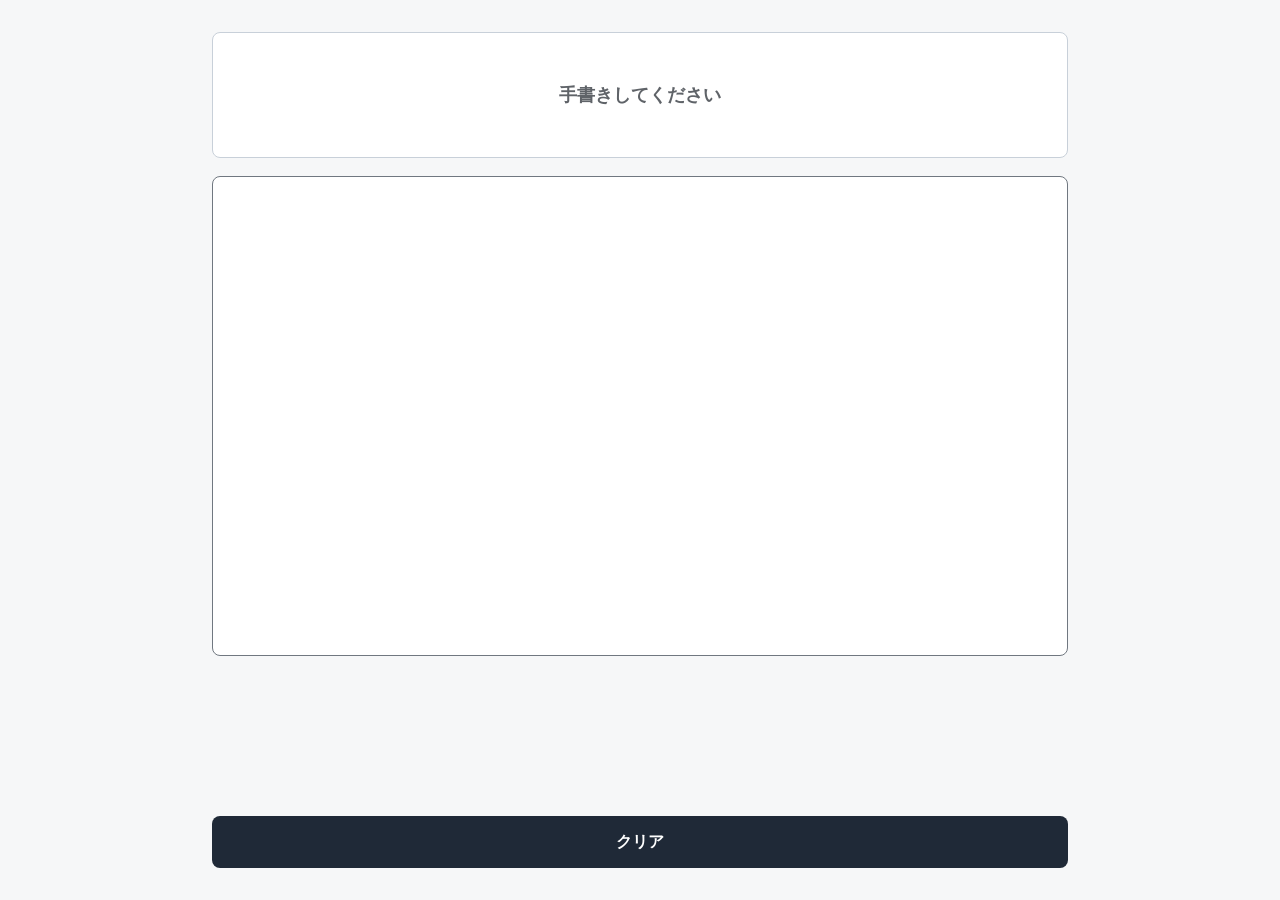
==== index.html @ e05e760c "Add files via upload" ====
<!doctype html>
<html lang="ja">
  <head>
    <meta charset="utf-8" />
    <meta name="viewport" content="width=device-width, initial-scale=1" />
    <title>Japanese Handwriting Pad</title>
    <link rel="stylesheet" href="./styles.css" />
    <script src="./app.js" defer></script>
  </head>
  <body>
    <main class="app" aria-labelledby="app-title">
      <h1 id="app-title" class="visually-hidden">手書き認識パッド</h1>

      <output id="recognized-text" class="result-box" aria-live="polite">
        準備中...
      </output>

      <canvas
        id="handwriting-pad"
        aria-label="手書き入力パッド"
      ></canvas>

      <button id="clear-button" class="clear-button" type="button">
        クリア
      </button>
    </main>
  </body>
</html>
---- styles.css ----
:root {
  color-scheme: light;
  --bg: #f6f7f8;
  --panel: #ffffff;
  --ink: #171717;
  --muted: #5f6368;
  --line: #c8d0d9;
  --focus: #2563eb;
}

* {
  box-sizing: border-box;
}

html,
body {
  min-height: 100%;
}

body {
  margin: 0;
  background: var(--bg);
  color: var(--ink);
  font-family:
    system-ui,
    -apple-system,
    BlinkMacSystemFont,
    "Segoe UI",
    sans-serif;
}

.app {
  width: min(100%, 920px);
  min-height: 100svh;
  margin: 0 auto;
  padding: clamp(12px, 4vw, 32px);
  display: grid;
  grid-template-rows: auto minmax(280px, 1fr) auto;
  gap: clamp(12px, 2vw, 18px);
}

.result-box {
  position: relative;
  height: clamp(92px, 14svh, 136px);
  padding: 12px 16px;
  display: grid;
  place-items: center;
  overflow: hidden;
  border: 1px solid var(--line);
  border-radius: 8px;
  background: var(--panel);
  font-size: clamp(2.8rem, 13vw, 6.8rem);
  font-weight: 800;
  line-height: 1;
  text-align: center;
}

.result-box[data-busy="true"]::after {
  content: "認識中";
  position: absolute;
  top: 8px;
  right: 10px;
  padding: 4px 8px;
  border-radius: 999px;
  background: #eef2f7;
  color: var(--muted);
  font-size: 0.75rem;
  font-weight: 700;
  line-height: 1;
}

.result-box[data-state="message"] {
  color: var(--muted);
  font-size: clamp(0.95rem, 3.4vw, 1.15rem);
  font-weight: 700;
  line-height: 1.45;
}

#handwriting-pad {
  width: 100%;
  height: min(58svh, 480px);
  min-height: 280px;
  display: block;
  border: 1.5px solid #707780;
  border-radius: 8px;
  background: var(--panel);
  cursor: crosshair;
  touch-action: none;
}

#handwriting-pad:focus-visible,
.clear-button:focus-visible {
  outline: 3px solid var(--focus);
  outline-offset: 3px;
}

.clear-button {
  min-height: 52px;
  border: 0;
  border-radius: 8px;
  background: #1f2937;
  color: #ffffff;
  font-size: 1rem;
  font-weight: 700;
  letter-spacing: 0;
  cursor: pointer;
}

.clear-button:active {
  transform: translateY(1px);
}

.visually-hidden {
  position: absolute;
  width: 1px;
  height: 1px;
  padding: 0;
  margin: -1px;
  overflow: hidden;
  clip: rect(0, 0, 0, 0);
  white-space: nowrap;
  border: 0;
}

@media (max-width: 560px) {
  .app {
    grid-template-rows: auto minmax(320px, 1fr) auto;
  }

  #handwriting-pad {
    height: 60svh;
  }
}
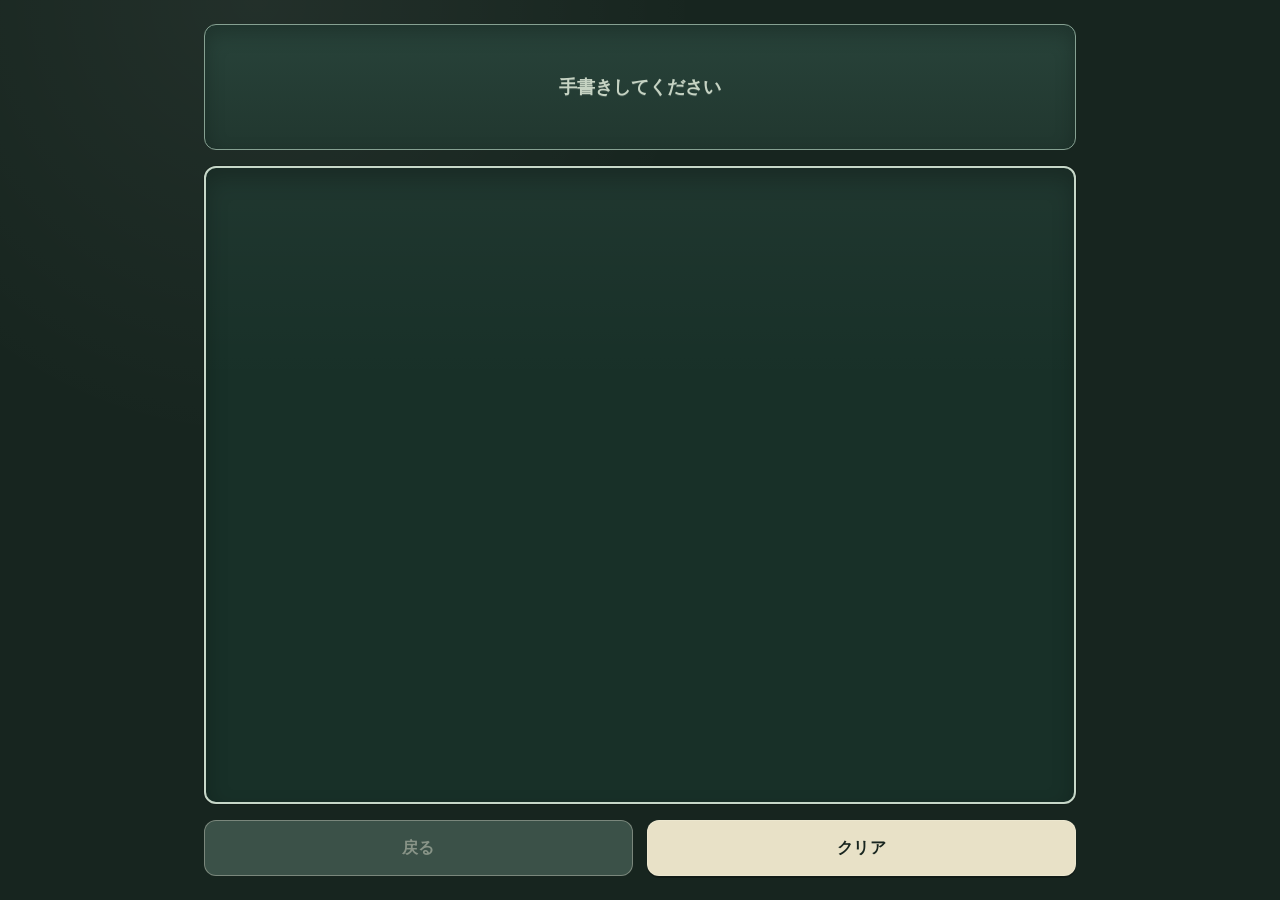
==== commit 60299f89: "Add files via upload" ====
--- a/index.html
+++ b/index.html
@@ -2,9 +2,13 @@
 <html lang="ja">
   <head>
     <meta charset="utf-8" />
-    <meta name="viewport" content="width=device-width, initial-scale=1" />
+    <meta
+      name="viewport"
+      content="width=device-width, initial-scale=1, maximum-scale=1, user-scalable=no, viewport-fit=cover"
+    />
     <title>Japanese Handwriting Pad</title>
     <link rel="stylesheet" href="./styles.css" />
+    <script src="./stroke-counts.js" defer></script>
     <script src="./app.js" defer></script>
   </head>
   <body>
@@ -20,9 +24,20 @@
         aria-label="手書き入力パッド"
       ></canvas>
 
-      <button id="clear-button" class="clear-button" type="button">
-        クリア
-      </button>
+      <div class="actions" aria-label="操作">
+        <button
+          id="undo-button"
+          class="action-button undo-button"
+          type="button"
+          aria-keyshortcuts="Z"
+          disabled
+        >
+          戻る
+        </button>
+        <button id="clear-button" class="action-button clear-button" type="button">
+          クリア
+        </button>
+      </div>
     </main>
   </body>
 </html>
--- a/styles.css
+++ b/styles.css
@@ -1,58 +1,99 @@
 :root {
-  color-scheme: light;
-  --bg: #f6f7f8;
-  --panel: #ffffff;
-  --ink: #171717;
-  --muted: #5f6368;
-  --line: #c8d0d9;
-  --focus: #2563eb;
+  color-scheme: dark;
+  --bg: #17251f;
+  --panel: #21372f;
+  --panel-strong: #183028;
+  --ink: #f4f0df;
+  --muted: #c6d3c3;
+  --line: #86a192;
+  --line-strong: #c6d7c8;
+  --focus: #f0d36a;
+  --button: #e8e1c7;
+  --button-ink: #18251f;
+  --button-secondary: #2b463b;
+  --button-secondary-ink: #f4f0df;
+  --button-disabled: #3b5148;
+  --shadow: rgba(0, 0, 0, 0.24);
 }
 
 * {
   box-sizing: border-box;
+  -webkit-tap-highlight-color: transparent;
 }
 
 html,
 body {
+  width: 100%;
+  height: 100%;
   min-height: 100%;
+  overflow: hidden;
+  overscroll-behavior: none;
+}
+
+html {
+  touch-action: manipulation;
+  -webkit-text-size-adjust: 100%;
 }
 
 body {
   margin: 0;
-  background: var(--bg);
+  min-width: 0;
+  background:
+    radial-gradient(circle at 20% 0%, rgba(255, 255, 255, 0.05), transparent 28rem),
+    var(--bg);
   color: var(--ink);
   font-family:
+    "BIZ UDPGothic",
+    "Yu Gothic UI",
+    "Meiryo",
     system-ui,
     -apple-system,
     BlinkMacSystemFont,
     "Segoe UI",
     sans-serif;
+  user-select: none;
+  -webkit-user-select: none;
+  -webkit-touch-callout: none;
+}
+
+button,
+canvas,
+output {
+  font: inherit;
 }
 
 .app {
-  width: min(100%, 920px);
-  min-height: 100svh;
+  width: min(100vw, 920px);
+  height: 100vh;
+  height: 100dvh;
+  max-height: 100dvh;
+  min-width: 0;
   margin: 0 auto;
-  padding: clamp(12px, 4vw, 32px);
+  padding: clamp(8px, 2.6vw, 24px);
   display: grid;
-  grid-template-rows: auto minmax(280px, 1fr) auto;
-  gap: clamp(12px, 2vw, 18px);
+  grid-template-rows: auto minmax(0, 1fr) auto;
+  gap: clamp(8px, 1.6vw, 16px);
+  overflow: hidden;
 }
 
 .result-box {
   position: relative;
-  height: clamp(92px, 14svh, 136px);
-  padding: 12px 16px;
+  height: clamp(72px, 14dvh, 132px);
+  min-height: 0;
+  padding: clamp(8px, 1.8vw, 14px) clamp(10px, 2.4vw, 16px);
   display: grid;
   place-items: center;
   overflow: hidden;
-  border: 1px solid var(--line);
-  border-radius: 8px;
-  background: var(--panel);
-  font-size: clamp(2.8rem, 13vw, 6.8rem);
+  border: 1.5px solid var(--line);
+  border-radius: clamp(8px, 1.8vw, 12px);
+  background: linear-gradient(180deg, #28433a, var(--panel));
+  box-shadow: 0 8px 20px var(--shadow) inset;
+  color: var(--ink);
+  font-size: clamp(2rem, 11vmin, 5.8rem);
   font-weight: 800;
   line-height: 1;
   text-align: center;
+  text-shadow: 0 1px 0 rgba(255, 255, 255, 0.12);
 }
 
 .result-box[data-busy="true"]::after {
@@ -61,8 +102,9 @@
   top: 8px;
   right: 10px;
   padding: 4px 8px;
+  border: 1px solid rgba(244, 240, 223, 0.24);
   border-radius: 999px;
-  background: #eef2f7;
+  background: rgba(18, 34, 28, 0.76);
   color: var(--muted);
   font-size: 0.75rem;
   font-weight: 700;
@@ -78,36 +120,68 @@
 
 #handwriting-pad {
   width: 100%;
-  height: min(58svh, 480px);
-  min-height: 280px;
+  height: 100%;
+  min-height: 0;
   display: block;
-  border: 1.5px solid #707780;
-  border-radius: 8px;
-  background: var(--panel);
+  border: 2px solid var(--line-strong);
+  border-radius: clamp(8px, 1.8vw, 12px);
+  background:
+    linear-gradient(180deg, rgba(255, 255, 255, 0.035), transparent 34%),
+    var(--panel-strong);
+  box-shadow:
+    0 0 0 1px rgba(0, 0, 0, 0.18),
+    0 10px 22px var(--shadow) inset;
   cursor: crosshair;
   touch-action: none;
+  user-select: none;
+  -webkit-user-select: none;
+  -webkit-touch-callout: none;
 }
 
 #handwriting-pad:focus-visible,
-.clear-button:focus-visible {
+.action-button:focus-visible {
   outline: 3px solid var(--focus);
   outline-offset: 3px;
 }
 
+.actions {
+  display: grid;
+  grid-template-columns: 1fr 1fr;
+  gap: clamp(8px, 1.8vw, 14px);
+}
+
+.action-button {
+  min-height: clamp(44px, 7dvh, 56px);
+  border: 1.5px solid rgba(244, 240, 223, 0.34);
+  border-radius: 12px;
+  font-size: 1rem;
+  font-weight: 800;
+  letter-spacing: 0.02em;
+  cursor: pointer;
+  touch-action: manipulation;
+  box-shadow: 0 2px 0 rgba(0, 0, 0, 0.28);
+}
+
+.undo-button {
+  background: var(--button-secondary);
+  color: var(--button-secondary-ink);
+}
+
 .clear-button {
-  min-height: 52px;
-  border: 0;
-  border-radius: 8px;
-  background: #1f2937;
-  color: #ffffff;
-  font-size: 1rem;
-  font-weight: 700;
-  letter-spacing: 0;
-  cursor: pointer;
-}
-
-.clear-button:active {
+  background: var(--button);
+  color: var(--button-ink);
+}
+
+.action-button:active:not(:disabled) {
   transform: translateY(1px);
+  box-shadow: 0 1px 0 rgba(0, 0, 0, 0.28);
+}
+
+.action-button:disabled {
+  background: var(--button-disabled);
+  color: rgba(244, 240, 223, 0.42);
+  cursor: not-allowed;
+  box-shadow: none;
 }
 
 .visually-hidden {
@@ -122,12 +196,28 @@
   border: 0;
 }
 
-@media (max-width: 560px) {
+@media (max-width: 560px), (max-height: 620px) {
+  .result-box {
+    height: clamp(58px, 12dvh, 92px);
+    font-size: clamp(1.7rem, 10.5vmin, 4.2rem);
+  }
+
+  .action-button {
+    font-size: 0.95rem;
+  }
+}
+
+@media (max-height: 480px) {
   .app {
-    grid-template-rows: auto minmax(320px, 1fr) auto;
-  }
-
-  #handwriting-pad {
-    height: 60svh;
-  }
-}
+    padding: 6px;
+    gap: 6px;
+  }
+
+  .result-box {
+    height: 52px;
+  }
+
+  .action-button {
+    min-height: 40px;
+  }
+}
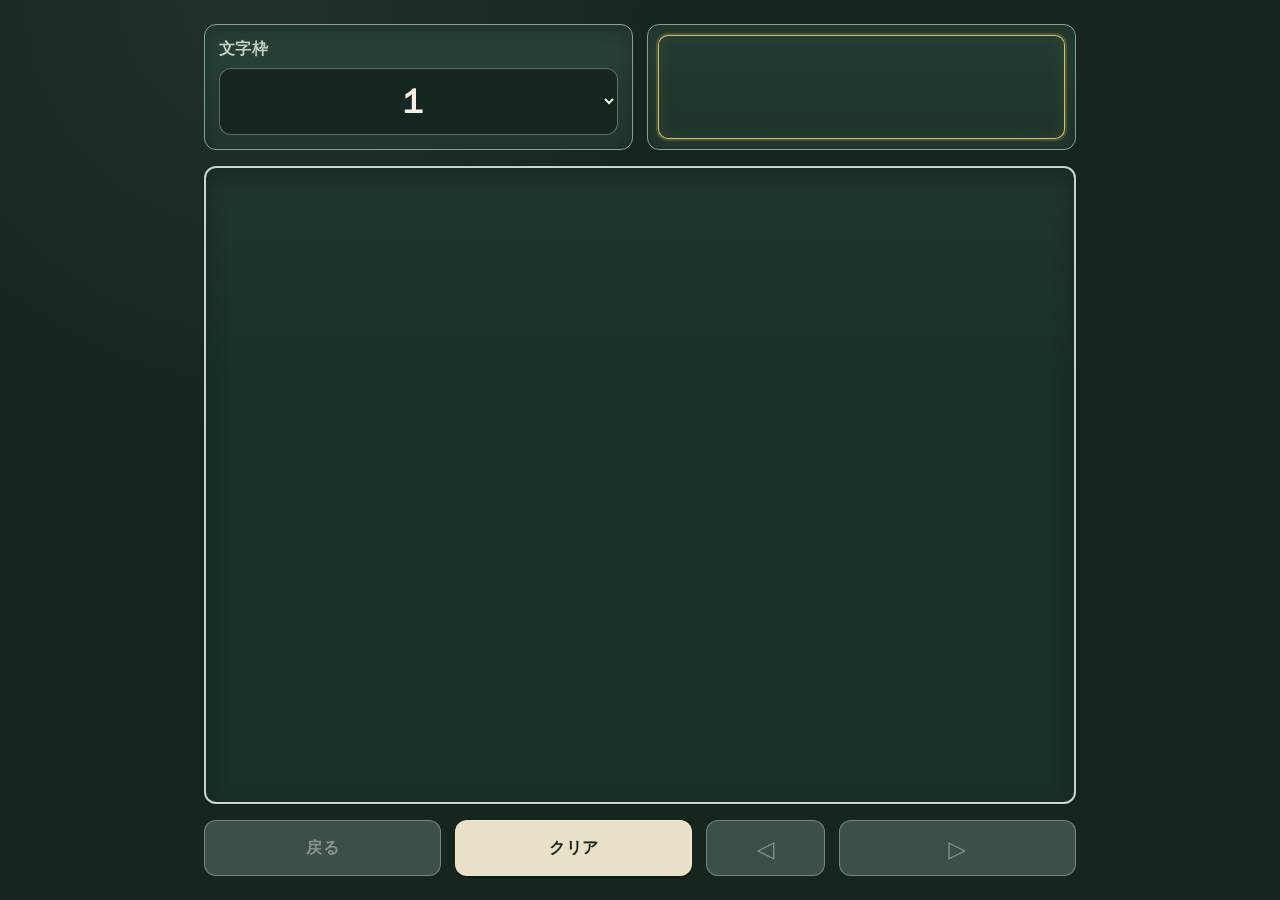
==== commit 041bfb40: "Add files via upload" ====
--- a/index.html
+++ b/index.html
@@ -15,16 +15,29 @@
     <main class="app" aria-labelledby="app-title">
       <h1 id="app-title" class="visually-hidden">手書き認識パッド</h1>
 
-      <output id="recognized-text" class="result-box" aria-live="polite">
-        準備中...
-      </output>
+      <section class="character-panel" aria-label="文字表示エリア">
+        <div class="mode-panel">
+          <label class="mode-label" for="slot-mode">文字枠</label>
+          <select id="slot-mode" class="mode-select" aria-label="文字枠数">
+            <option value="1" selected>１</option>
+            <option value="2">２</option>
+            <option value="3">３</option>
+            <option value="4">４</option>
+            <option value="free">フリー</option>
+          </select>
+        </div>
+
+        <output id="recognized-text" class="result-box" aria-live="polite">
+          準備中...
+        </output>
+      </section>
 
       <canvas
         id="handwriting-pad"
         aria-label="手書き入力パッド"
       ></canvas>
 
-      <div class="actions" aria-label="操作">
+      <div class="actions" aria-label="操作" data-slot-mode="slots">
         <button
           id="undo-button"
           class="action-button undo-button"
@@ -37,6 +50,23 @@
         <button id="clear-button" class="action-button clear-button" type="button">
           クリア
         </button>
+        <button
+          id="prev-slot-button"
+          class="action-button slot-nav-button prev-slot-button"
+          type="button"
+          aria-label="左の文字枠へ移動"
+          disabled
+        >
+          ◁
+        </button>
+        <button
+          id="next-slot-button"
+          class="action-button slot-nav-button next-slot-button"
+          type="button"
+          aria-label="右の文字枠へ移動"
+        >
+          ▷
+        </button>
       </div>
     </main>
   </body>
--- a/styles.css
+++ b/styles.css
@@ -6,6 +6,7 @@
   --ink: #f4f0df;
   --muted: #c6d3c3;
   --line: #86a192;
+  --line-soft: rgba(198, 215, 200, 0.28);
   --line-strong: #c6d7c8;
   --focus: #f0d36a;
   --button: #e8e1c7;
@@ -58,7 +59,8 @@
 
 button,
 canvas,
-output {
+output,
+select {
   font: inherit;
 }
 
@@ -76,18 +78,60 @@
   overflow: hidden;
 }
 
+.character-panel {
+  height: clamp(72px, 14dvh, 132px);
+  min-height: 0;
+  display: grid;
+  grid-template-columns: minmax(0, 1fr) minmax(0, 1fr);
+  gap: clamp(8px, 1.6vw, 14px);
+}
+
+.mode-panel,
 .result-box {
-  position: relative;
-  height: clamp(72px, 14dvh, 132px);
-  min-height: 0;
-  padding: clamp(8px, 1.8vw, 14px) clamp(10px, 2.4vw, 16px);
-  display: grid;
-  place-items: center;
+  min-width: 0;
+  min-height: 0;
   overflow: hidden;
   border: 1.5px solid var(--line);
   border-radius: clamp(8px, 1.8vw, 12px);
   background: linear-gradient(180deg, #28433a, var(--panel));
   box-shadow: 0 8px 20px var(--shadow) inset;
+}
+
+.mode-panel {
+  padding: clamp(8px, 1.8vw, 14px);
+  display: grid;
+  grid-template-rows: auto minmax(0, 1fr);
+  gap: clamp(4px, 1vw, 8px);
+}
+
+.mode-label {
+  color: var(--muted);
+  font-size: clamp(0.82rem, 2.3vw, 0.98rem);
+  font-weight: 800;
+  letter-spacing: 0.03em;
+}
+
+.mode-select {
+  width: 100%;
+  height: 100%;
+  min-height: 0;
+  border: 1.5px solid rgba(244, 240, 223, 0.34);
+  border-radius: clamp(8px, 1.8vw, 12px);
+  background: rgba(18, 34, 28, 0.78);
+  color: var(--ink);
+  font-size: clamp(1.15rem, 5.4vmin, 2.1rem);
+  font-weight: 800;
+  text-align: center;
+  text-align-last: center;
+  cursor: pointer;
+  touch-action: manipulation;
+}
+
+.result-box {
+  position: relative;
+  padding: clamp(7px, 1.5vw, 12px);
+  display: grid;
+  place-items: center;
   color: var(--ink);
   font-size: clamp(2rem, 11vmin, 5.8rem);
   font-weight: 800;
@@ -101,6 +145,7 @@
   position: absolute;
   top: 8px;
   right: 10px;
+  z-index: 2;
   padding: 4px 8px;
   border: 1px solid rgba(244, 240, 223, 0.24);
   border-radius: 999px;
@@ -116,6 +161,49 @@
   font-size: clamp(0.95rem, 3.4vw, 1.15rem);
   font-weight: 700;
   line-height: 1.45;
+}
+
+.result-box[data-mode="slots"] {
+  padding: clamp(6px, 1.2vw, 10px);
+}
+
+.slot-grid {
+  --slot-count: 1;
+  width: 100%;
+  height: 100%;
+  display: grid;
+  grid-template-columns: repeat(var(--slot-count), minmax(0, 1fr));
+  gap: clamp(3px, 0.75vw, 7px);
+}
+
+.character-slot {
+  min-width: 0;
+  min-height: 0;
+  display: grid;
+  place-items: center;
+  border: 1px solid var(--line-soft);
+  border-radius: clamp(6px, 1.2vw, 10px);
+  background: rgba(18, 34, 28, 0.18);
+  color: var(--ink);
+  font-size: clamp(1.6rem, 9vmin, 4.6rem);
+  font-weight: 800;
+  line-height: 1;
+  overflow: hidden;
+}
+
+.character-slot.is-active {
+  border-color: rgba(240, 211, 106, 0.88);
+  box-shadow:
+    0 0 0 2px rgba(240, 211, 106, 0.18),
+    0 0 16px rgba(240, 211, 106, 0.10) inset;
+}
+
+.slot-message {
+  padding: 0 0.2em;
+  color: var(--muted);
+  font-size: clamp(0.62rem, 2.2vmin, 0.9rem);
+  font-weight: 800;
+  line-height: 1.15;
 }
 
 #handwriting-pad {
@@ -139,15 +227,27 @@
 }
 
 #handwriting-pad:focus-visible,
-.action-button:focus-visible {
+.action-button:focus-visible,
+.mode-select:focus-visible {
   outline: 3px solid var(--focus);
   outline-offset: 3px;
 }
 
 .actions {
   display: grid;
-  grid-template-columns: 1fr 1fr;
   gap: clamp(8px, 1.8vw, 14px);
+}
+
+.actions[data-slot-mode="free"] {
+  grid-template-columns: minmax(0, 1fr) minmax(0, 1fr);
+}
+
+.actions[data-slot-mode="slots"] {
+  grid-template-columns: minmax(0, 1fr) minmax(0, 1fr) minmax(42px, 0.5fr) minmax(0, 1fr);
+}
+
+.actions[data-slot-mode="free"] .slot-nav-button {
+  display: none;
 }
 
 .action-button {
@@ -162,14 +262,20 @@
   box-shadow: 0 2px 0 rgba(0, 0, 0, 0.28);
 }
 
-.undo-button {
+.undo-button,
+.prev-slot-button {
   background: var(--button-secondary);
   color: var(--button-secondary-ink);
 }
 
-.clear-button {
+.clear-button,
+.next-slot-button {
   background: var(--button);
   color: var(--button-ink);
+}
+
+.slot-nav-button {
+  font-size: clamp(1.1rem, 4.2vw, 1.45rem);
 }
 
 .action-button:active:not(:disabled) {
@@ -197,13 +303,30 @@
 }
 
 @media (max-width: 560px), (max-height: 620px) {
+  .character-panel {
+    height: clamp(58px, 12dvh, 92px);
+    gap: 6px;
+  }
+
+  .mode-panel,
   .result-box {
-    height: clamp(58px, 12dvh, 92px);
+    padding: 7px;
+  }
+
+  .result-box {
     font-size: clamp(1.7rem, 10.5vmin, 4.2rem);
+  }
+
+  .character-slot {
+    font-size: clamp(1.35rem, 7.8vmin, 3.5rem);
   }
 
   .action-button {
     font-size: 0.95rem;
+  }
+
+  .actions[data-slot-mode="slots"] {
+    grid-template-columns: minmax(0, 1fr) minmax(0, 1fr) minmax(34px, 0.5fr) minmax(0, 1fr);
   }
 }
 
@@ -213,8 +336,24 @@
     gap: 6px;
   }
 
-  .result-box {
+  .character-panel {
     height: 52px;
+  }
+
+  .mode-label {
+    position: absolute;
+    width: 1px;
+    height: 1px;
+    padding: 0;
+    margin: -1px;
+    overflow: hidden;
+    clip: rect(0, 0, 0, 0);
+    white-space: nowrap;
+    border: 0;
+  }
+
+  .mode-panel {
+    grid-template-rows: minmax(0, 1fr);
   }
 
   .action-button {
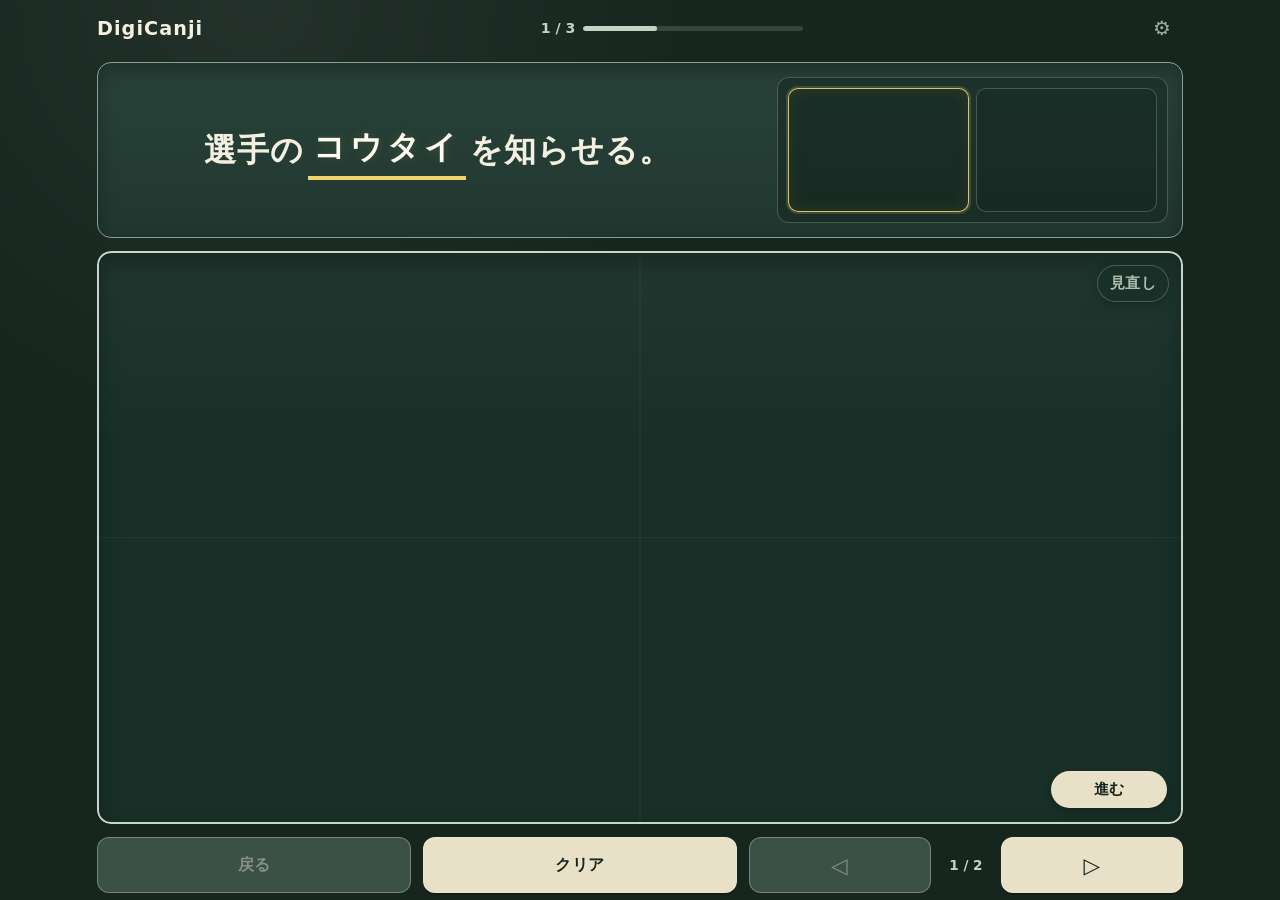
==== commit b8cf0023: "Add files via upload" ====
--- a/index.html
+++ b/index.html
@@ -6,68 +6,114 @@
       name="viewport"
       content="width=device-width, initial-scale=1, maximum-scale=1, user-scalable=no, viewport-fit=cover"
     />
-    <title>Japanese Handwriting Pad</title>
+    <meta name="theme-color" content="#17251f" />
+    <title>DigiCanji</title>
     <link rel="stylesheet" href="./styles.css" />
     <script src="./stroke-counts.js" defer></script>
     <script src="./app.js" defer></script>
   </head>
   <body>
-    <main class="app" aria-labelledby="app-title">
-      <h1 id="app-title" class="visually-hidden">手書き認識パッド</h1>
+    <main id="app" class="app" data-layout="horizontal" data-handedness="right" aria-labelledby="app-title">
+      <header class="app-header">
+        <h1 id="app-title" class="app-title">DigiCanji</h1>
+        <div class="progress-wrap" aria-live="polite">
+          <span id="progress-text" class="progress-text">1 / 1</span>
+          <span class="progress-track" aria-hidden="true"><span id="progress-bar" class="progress-bar"></span></span>
+        </div>
+        <button id="settings-button" class="icon-button settings-button" type="button" aria-label="設定を開く" title="設定">⚙</button>
+      </header>
 
-      <section class="character-panel" aria-label="文字表示エリア">
-        <div class="mode-panel">
-          <label class="mode-label" for="slot-mode">文字枠</label>
-          <select id="slot-mode" class="mode-select" aria-label="文字枠数">
-            <option value="1" selected>１</option>
-            <option value="2">２</option>
-            <option value="3">３</option>
-            <option value="4">４</option>
-            <option value="free">フリー</option>
+      <section id="learning-screen" class="learning-screen">
+        <section class="question-answer-panel" aria-label="問題文と認識結果">
+          <p id="question-text" class="question-text" aria-live="polite"></p>
+          <output id="recognized-text" class="result-box" aria-live="polite"></output>
+        </section>
+
+        <section class="pad-stage" aria-label="手書き入力">
+          <canvas id="handwriting-pad" aria-label="手書き入力パッド"></canvas>
+
+          <div class="review-control">
+            <button id="review-button" class="pad-overlay-button review-button" type="button" aria-expanded="false" aria-controls="review-menu">
+              見直し
+            </button>
+            <div id="review-menu" class="review-menu" hidden></div>
+          </div>
+
+          <button id="advance-button" class="pad-overlay-button advance-button" type="button">進む</button>
+        </section>
+
+        <nav class="actions" aria-label="操作盤">
+          <button id="undo-button" class="action-button secondary-button" type="button" aria-keyshortcuts="Z" disabled>戻る</button>
+          <button id="clear-button" class="action-button primary-button" type="button">クリア</button>
+          <button id="prev-slot-button" class="action-button slot-nav-button secondary-button" type="button" aria-label="前の文字枠へ移動" disabled>◁</button>
+          <div id="slot-position" class="slot-position" aria-live="polite">1 / 1</div>
+          <button id="next-slot-button" class="action-button slot-nav-button primary-button" type="button" aria-label="次の文字枠へ移動" disabled>▷</button>
+        </nav>
+      </section>
+
+      <section id="result-screen" class="result-screen" hidden aria-labelledby="result-title">
+        <header class="result-header">
+          <p class="result-kicker">今回の結果</p>
+          <h2 id="result-title" class="result-title">答え合わせ</h2>
+        </header>
+        <ol id="result-list" class="result-list"></ol>
+        <div id="score-summary" class="score-summary" aria-live="polite"></div>
+        <button id="retry-button" class="retry-button" type="button" hidden>もっと</button>
+      </section>
+    </main>
+
+    <div id="settings-overlay" class="overlay" hidden>
+      <section class="settings-dialog dialog-card" role="dialog" aria-modal="true" aria-labelledby="settings-title">
+        <header class="dialog-header">
+          <h2 id="settings-title">設定</h2>
+          <button id="settings-close-button" class="dialog-close" type="button" aria-label="設定を閉じる">×</button>
+        </header>
+
+        <div class="settings-group">
+          <label class="settings-label" for="layout-select">画面レイアウト</label>
+          <select id="layout-select" class="settings-select">
+            <option value="horizontal">横書き</option>
+            <option value="vertical-wide">縦書き・ワイド</option>
+            <option value="vertical-portable">縦書き・ポータブル</option>
           </select>
+          <p class="settings-note">ポータブルは横向き画面で表示と認識座標を90度回転します。</p>
         </div>
 
-        <output id="recognized-text" class="result-box" aria-live="polite">
-          準備中...
-        </output>
+        <div class="settings-group">
+          <span class="settings-label">利き手</span>
+          <div class="segmented-control" role="radiogroup" aria-label="利き手">
+            <label><input type="radio" name="handedness" value="right" checked />右利き</label>
+            <label><input type="radio" name="handedness" value="left" />左利き</label>
+          </div>
+        </div>
+
+        <div class="settings-group csv-settings">
+          <label class="settings-label" for="csv-file-input">問題CSV</label>
+          <input id="csv-file-input" class="file-input" type="file" accept=".csv,text/csv" />
+          <label class="settings-label sub-label" for="csv-textarea">またはCSVを貼り付け</label>
+          <textarea id="csv-textarea" class="csv-textarea" rows="6" spellcheck="false" placeholder="前部,問部,後部,解答,解説"></textarea>
+          <div class="settings-actions">
+            <button id="import-csv-button" class="settings-action primary-button" type="button">読み込む</button>
+            <button id="sample-data-button" class="settings-action secondary-button" type="button">テスト問題に戻す</button>
+          </div>
+          <p id="data-status" class="data-status" aria-live="polite"></p>
+        </div>
+
+        <div class="settings-group danger-zone">
+          <button id="clear-stats-button" class="text-button" type="button">学習記録を消去</button>
+        </div>
       </section>
+    </div>
 
-      <canvas
-        id="handwriting-pad"
-        aria-label="手書き入力パッド"
-      ></canvas>
+    <div id="explanation-overlay" class="overlay" hidden>
+      <section class="explanation-dialog dialog-card" role="dialog" aria-modal="true" aria-labelledby="explanation-title">
+        <p class="explanation-kicker">解説</p>
+        <h2 id="explanation-title" class="explanation-answer"></h2>
+        <p id="explanation-text" class="explanation-text"></p>
+        <p class="explanation-close-hint">クリックして閉じる</p>
+      </section>
+    </div>
 
-      <div class="actions" aria-label="操作" data-slot-mode="slots">
-        <button
-          id="undo-button"
-          class="action-button undo-button"
-          type="button"
-          aria-keyshortcuts="Z"
-          disabled
-        >
-          戻る
-        </button>
-        <button id="clear-button" class="action-button clear-button" type="button">
-          クリア
-        </button>
-        <button
-          id="prev-slot-button"
-          class="action-button slot-nav-button prev-slot-button"
-          type="button"
-          aria-label="左の文字枠へ移動"
-          disabled
-        >
-          ◁
-        </button>
-        <button
-          id="next-slot-button"
-          class="action-button slot-nav-button next-slot-button"
-          type="button"
-          aria-label="右の文字枠へ移動"
-        >
-          ▷
-        </button>
-      </div>
-    </main>
+    <noscript>このアプリの利用にはJavaScriptが必要です。</noscript>
   </body>
 </html>
--- a/styles.css
+++ b/styles.css
@@ -3,18 +3,23 @@
   --bg: #17251f;
   --panel: #21372f;
   --panel-strong: #183028;
+  --panel-soft: #29483c;
   --ink: #f4f0df;
   --muted: #c6d3c3;
   --line: #86a192;
-  --line-soft: rgba(198, 215, 200, 0.28);
+  --line-soft: rgba(198, 215, 200, 0.26);
   --line-strong: #c6d7c8;
   --focus: #f0d36a;
+  --accent: #f0d36a;
   --button: #e8e1c7;
   --button-ink: #18251f;
   --button-secondary: #2b463b;
   --button-secondary-ink: #f4f0df;
   --button-disabled: #3b5148;
-  --shadow: rgba(0, 0, 0, 0.24);
+  --correct: #b8e4be;
+  --incorrect: #efb1aa;
+  --shadow: rgba(0, 0, 0, 0.28);
+  --radius: clamp(9px, 1.6vw, 14px);
 }
 
 * {
@@ -40,7 +45,7 @@
   margin: 0;
   min-width: 0;
   background:
-    radial-gradient(circle at 20% 0%, rgba(255, 255, 255, 0.05), transparent 28rem),
+    radial-gradient(circle at 20% 0%, rgba(255, 255, 255, 0.055), transparent 28rem),
     var(--bg);
   color: var(--ink);
   font-family:
@@ -60,111 +65,191 @@
 button,
 canvas,
 output,
-select {
+select,
+textarea,
+input {
   font: inherit;
 }
 
+button,
+select,
+input[type="file"] {
+  touch-action: manipulation;
+}
+
+button {
+  color: inherit;
+}
+
+[hidden] {
+  display: none !important;
+}
+
 .app {
-  width: min(100vw, 920px);
+  width: min(100vw, 1100px);
   height: 100vh;
   height: 100dvh;
   max-height: 100dvh;
   min-width: 0;
   margin: 0 auto;
-  padding: clamp(8px, 2.6vw, 24px);
-  display: grid;
-  grid-template-rows: auto minmax(0, 1fr) auto;
-  gap: clamp(8px, 1.6vw, 16px);
-  overflow: hidden;
-}
-
-.character-panel {
-  height: clamp(72px, 14dvh, 132px);
-  min-height: 0;
-  display: grid;
-  grid-template-columns: minmax(0, 1fr) minmax(0, 1fr);
-  gap: clamp(8px, 1.6vw, 14px);
-}
-
-.mode-panel,
-.result-box {
+  padding:
+    max(7px, env(safe-area-inset-top))
+    max(7px, env(safe-area-inset-right))
+    max(7px, env(safe-area-inset-bottom))
+    max(7px, env(safe-area-inset-left));
+  display: grid;
+  grid-template-rows: auto minmax(0, 1fr);
+  gap: clamp(7px, 1.3vw, 13px);
+  overflow: hidden;
+}
+
+.app-header {
+  min-width: 0;
+  display: grid;
+  grid-template-columns: auto minmax(100px, 1fr) auto;
+  align-items: center;
+  gap: clamp(8px, 1.5vw, 16px);
+}
+
+.app-title {
+  margin: 0;
+  color: var(--ink);
+  font-size: clamp(0.95rem, 2vw, 1.2rem);
+  font-weight: 850;
+  letter-spacing: 0.055em;
+}
+
+.progress-wrap {
+  min-width: 0;
+  display: grid;
+  grid-template-columns: auto minmax(60px, 220px);
+  justify-content: center;
+  align-items: center;
+  gap: 8px;
+}
+
+.progress-text {
+  color: var(--muted);
+  font-size: clamp(0.72rem, 1.8vw, 0.88rem);
+  font-weight: 800;
+  white-space: nowrap;
+}
+
+.progress-track {
+  height: 5px;
+  overflow: hidden;
+  border-radius: 999px;
+  background: rgba(198, 215, 200, 0.18);
+}
+
+.progress-bar {
+  width: 0;
+  height: 100%;
+  display: block;
+  border-radius: inherit;
+  background: var(--muted);
+  transition: width 180ms ease;
+}
+
+.icon-button {
+  width: clamp(34px, 5vw, 42px);
+  height: clamp(34px, 5vw, 42px);
+  padding: 0;
+  display: grid;
+  place-items: center;
+  border: 1px solid transparent;
+  border-radius: 50%;
+  background: transparent;
+  color: var(--muted);
+  font-size: clamp(1rem, 2.8vw, 1.25rem);
+  cursor: pointer;
+  opacity: 0.78;
+  transition: background 130ms ease, border-color 130ms ease, opacity 130ms ease, transform 130ms ease;
+}
+
+.icon-button:hover,
+.icon-button:focus-visible {
+  border-color: var(--line-soft);
+  background: rgba(198, 215, 200, 0.08);
+  opacity: 1;
+  transform: rotate(12deg);
+}
+
+.learning-screen {
   min-width: 0;
   min-height: 0;
+  display: grid;
+  grid-template-rows: auto minmax(0, 1fr) auto;
+  gap: clamp(7px, 1.3vw, 13px);
+}
+
+.question-answer-panel,
+.pad-stage,
+.actions {
+  min-width: 0;
+  min-height: 0;
+}
+
+.question-answer-panel {
+  height: clamp(102px, 20dvh, 176px);
+  padding: clamp(8px, 1.6vw, 14px);
+  display: grid;
+  grid-template-columns: minmax(0, 1.25fr) minmax(150px, 0.75fr);
+  align-items: stretch;
+  gap: clamp(7px, 1.3vw, 12px);
   overflow: hidden;
   border: 1.5px solid var(--line);
-  border-radius: clamp(8px, 1.8vw, 12px);
+  border-radius: var(--radius);
   background: linear-gradient(180deg, #28433a, var(--panel));
   box-shadow: 0 8px 20px var(--shadow) inset;
 }
 
-.mode-panel {
-  padding: clamp(8px, 1.8vw, 14px);
-  display: grid;
-  grid-template-rows: auto minmax(0, 1fr);
-  gap: clamp(4px, 1vw, 8px);
-}
-
-.mode-label {
-  color: var(--muted);
-  font-size: clamp(0.82rem, 2.3vw, 0.98rem);
-  font-weight: 800;
-  letter-spacing: 0.03em;
-}
-
-.mode-select {
-  width: 100%;
-  height: 100%;
+.question-text {
+  min-width: 0;
   min-height: 0;
-  border: 1.5px solid rgba(244, 240, 223, 0.34);
-  border-radius: clamp(8px, 1.8vw, 12px);
-  background: rgba(18, 34, 28, 0.78);
+  margin: 0;
+  padding: 0 clamp(3px, 0.8vw, 8px);
+  display: flex;
+  align-items: center;
+  justify-content: center;
+  flex-wrap: wrap;
+  align-content: center;
+  overflow: hidden;
   color: var(--ink);
-  font-size: clamp(1.15rem, 5.4vmin, 2.1rem);
-  font-weight: 800;
+  font-size: clamp(1.12rem, 4.1vmin, 2rem);
+  font-weight: 700;
+  line-height: 1.65;
+  letter-spacing: 0.035em;
   text-align: center;
-  text-align-last: center;
-  cursor: pointer;
-  touch-action: manipulation;
+}
+
+.question-part {
+  white-space: pre-wrap;
+}
+
+.question-prompt {
+  position: relative;
+  margin: 0 0.12em;
+  padding: 0.03em 0.16em 0.08em;
+  border-bottom: 0.13em solid var(--accent);
+  color: #fffaf0;
+  font-family: "BIZ UDPMincho", "Yu Mincho", "Hiragino Mincho ProN", serif;
+  font-weight: 900;
+  letter-spacing: 0.12em;
+  text-shadow: 0 0 12px rgba(240, 211, 106, 0.14);
 }
 
 .result-box {
   position: relative;
-  padding: clamp(7px, 1.5vw, 12px);
+  min-width: 0;
+  min-height: 0;
+  padding: clamp(6px, 1.1vw, 10px);
   display: grid;
   place-items: center;
-  color: var(--ink);
-  font-size: clamp(2rem, 11vmin, 5.8rem);
-  font-weight: 800;
-  line-height: 1;
-  text-align: center;
-  text-shadow: 0 1px 0 rgba(255, 255, 255, 0.12);
-}
-
-.result-box[data-busy="true"]::after {
-  content: "認識中";
-  position: absolute;
-  top: 8px;
-  right: 10px;
-  z-index: 2;
-  padding: 4px 8px;
-  border: 1px solid rgba(244, 240, 223, 0.24);
-  border-radius: 999px;
-  background: rgba(18, 34, 28, 0.76);
-  color: var(--muted);
-  font-size: 0.75rem;
-  font-weight: 700;
-  line-height: 1;
-}
-
-.result-box[data-state="message"] {
-  color: var(--muted);
-  font-size: clamp(0.95rem, 3.4vw, 1.15rem);
-  font-weight: 700;
-  line-height: 1.45;
-}
-
-.result-box[data-mode="slots"] {
-  padding: clamp(6px, 1.2vw, 10px);
+  overflow: hidden;
+  border: 1px solid var(--line-soft);
+  border-radius: calc(var(--radius) - 2px);
+  background: rgba(18, 34, 28, 0.45);
 }
 
 .slot-grid {
@@ -173,37 +258,63 @@
   height: 100%;
   display: grid;
   grid-template-columns: repeat(var(--slot-count), minmax(0, 1fr));
-  gap: clamp(3px, 0.75vw, 7px);
+  gap: clamp(3px, 0.7vw, 7px);
 }
 
 .character-slot {
+  position: relative;
   min-width: 0;
   min-height: 0;
   display: grid;
   place-items: center;
+  overflow: hidden;
   border: 1px solid var(--line-soft);
-  border-radius: clamp(6px, 1.2vw, 10px);
-  background: rgba(18, 34, 28, 0.18);
+  border-radius: clamp(6px, 1vw, 10px);
+  background: rgba(18, 34, 28, 0.22);
   color: var(--ink);
-  font-size: clamp(1.6rem, 9vmin, 4.6rem);
-  font-weight: 800;
+  font-size: clamp(1.45rem, 8vmin, 4.4rem);
+  font-weight: 850;
   line-height: 1;
-  overflow: hidden;
 }
 
 .character-slot.is-active {
-  border-color: rgba(240, 211, 106, 0.88);
+  border-color: rgba(240, 211, 106, 0.9);
   box-shadow:
-    0 0 0 2px rgba(240, 211, 106, 0.18),
-    0 0 16px rgba(240, 211, 106, 0.10) inset;
+    0 0 0 2px rgba(240, 211, 106, 0.17),
+    0 0 18px rgba(240, 211, 106, 0.08) inset;
 }
 
 .slot-message {
   padding: 0 0.2em;
   color: var(--muted);
-  font-size: clamp(0.62rem, 2.2vmin, 0.9rem);
+  font-size: clamp(0.58rem, 1.8vmin, 0.82rem);
   font-weight: 800;
-  line-height: 1.15;
+  line-height: 1.2;
+  text-align: center;
+}
+
+.character-slot[data-busy="true"]::after {
+  content: "認識中";
+  position: absolute;
+  top: clamp(3px, 0.7vw, 7px);
+  right: clamp(4px, 0.8vw, 8px);
+  z-index: 2;
+  padding: 3px 6px;
+  border: 1px solid rgba(244, 240, 223, 0.22);
+  border-radius: 999px;
+  background: rgba(18, 34, 28, 0.8);
+  color: var(--muted);
+  font-size: clamp(0.5rem, 1.4vmin, 0.68rem);
+  font-weight: 750;
+  line-height: 1;
+}
+
+.pad-stage {
+  position: relative;
+  display: grid;
+  place-items: stretch;
+  overflow: hidden;
+  border-radius: var(--radius);
 }
 
 #handwriting-pad {
@@ -212,9 +323,11 @@
   min-height: 0;
   display: block;
   border: 2px solid var(--line-strong);
-  border-radius: clamp(8px, 1.8vw, 12px);
+  border-radius: var(--radius);
   background:
     linear-gradient(180deg, rgba(255, 255, 255, 0.035), transparent 34%),
+    linear-gradient(90deg, transparent 49.85%, rgba(198, 215, 200, 0.055) 50%, transparent 50.15%),
+    linear-gradient(transparent 49.85%, rgba(198, 215, 200, 0.055) 50%, transparent 50.15%),
     var(--panel-strong);
   box-shadow:
     0 0 0 1px rgba(0, 0, 0, 0.18),
@@ -226,68 +339,623 @@
   -webkit-touch-callout: none;
 }
 
+.review-control {
+  position: absolute;
+  top: clamp(8px, 1.4vw, 14px);
+  right: clamp(8px, 1.4vw, 14px);
+  z-index: 5;
+}
+
+.pad-overlay-button {
+  min-width: 64px;
+  min-height: 36px;
+  padding: 7px 12px;
+  border: 1px solid rgba(244, 240, 223, 0.27);
+  border-radius: 999px;
+  box-shadow: 0 3px 10px rgba(0, 0, 0, 0.24);
+  font-size: clamp(0.78rem, 1.8vw, 0.95rem);
+  font-weight: 850;
+  letter-spacing: 0.03em;
+  cursor: pointer;
+}
+
+.review-button {
+  background: rgba(25, 48, 40, 0.88);
+  color: var(--muted);
+  opacity: 0.88;
+}
+
+.review-button:hover,
+.review-button:focus-visible {
+  color: var(--ink);
+  opacity: 1;
+}
+
+.advance-button {
+  position: absolute;
+  right: clamp(9px, 1.5vw, 16px);
+  bottom: clamp(9px, 1.5vw, 16px);
+  z-index: 4;
+  min-width: clamp(78px, 13vw, 116px);
+  background: var(--button);
+  color: var(--button-ink);
+}
+
+.review-menu {
+  position: absolute;
+  top: calc(100% + 7px);
+  right: 0;
+  width: min(210px, 58vw);
+  max-height: min(52dvh, 310px);
+  padding: 6px;
+  display: grid;
+  gap: 4px;
+  overflow: auto;
+  border: 1px solid var(--line);
+  border-radius: 12px;
+  background: rgba(24, 48, 40, 0.98);
+  box-shadow: 0 12px 28px rgba(0, 0, 0, 0.34);
+}
+
+.review-item {
+  width: 100%;
+  min-height: 38px;
+  padding: 7px 9px;
+  display: grid;
+  grid-template-columns: auto minmax(0, 1fr) auto;
+  align-items: center;
+  gap: 8px;
+  border: 1px solid transparent;
+  border-radius: 8px;
+  background: transparent;
+  color: var(--ink);
+  text-align: left;
+  cursor: pointer;
+}
+
+.review-item:hover,
+.review-item:focus-visible,
+.review-item.is-current {
+  border-color: var(--line-soft);
+  background: rgba(198, 215, 200, 0.08);
+}
+
+.review-number,
+.review-status {
+  color: var(--muted);
+  font-size: 0.78rem;
+  font-weight: 850;
+}
+
+.review-preview {
+  overflow: hidden;
+  font-size: 0.82rem;
+  font-weight: 700;
+  text-overflow: ellipsis;
+  white-space: nowrap;
+}
+
+.actions {
+  display: grid;
+  grid-template-columns: minmax(0, 1fr) minmax(0, 1fr) minmax(42px, 0.58fr) auto minmax(42px, 0.58fr);
+  gap: clamp(6px, 1.2vw, 12px);
+  align-items: stretch;
+}
+
+.action-button,
+.settings-action,
+.retry-button {
+  min-height: clamp(42px, 7dvh, 56px);
+  border: 1.5px solid rgba(244, 240, 223, 0.32);
+  border-radius: 12px;
+  font-size: clamp(0.88rem, 2vw, 1rem);
+  font-weight: 850;
+  letter-spacing: 0.025em;
+  cursor: pointer;
+  box-shadow: 0 2px 0 rgba(0, 0, 0, 0.28);
+}
+
+.primary-button {
+  background: var(--button);
+  color: var(--button-ink);
+}
+
+.secondary-button {
+  background: var(--button-secondary);
+  color: var(--button-secondary-ink);
+}
+
+.slot-nav-button {
+  font-size: clamp(1.05rem, 3vw, 1.35rem);
+}
+
+.slot-position {
+  min-width: 46px;
+  display: grid;
+  place-items: center;
+  color: var(--muted);
+  font-size: clamp(0.72rem, 1.7vw, 0.85rem);
+  font-weight: 850;
+  white-space: nowrap;
+}
+
+button:active:not(:disabled) {
+  transform: translateY(1px);
+  box-shadow: 0 1px 0 rgba(0, 0, 0, 0.28);
+}
+
+button:disabled {
+  background: var(--button-disabled);
+  color: rgba(244, 240, 223, 0.4);
+  cursor: not-allowed;
+  box-shadow: none;
+}
+
+button:focus-visible,
+select:focus-visible,
+textarea:focus-visible,
+input:focus-visible,
 #handwriting-pad:focus-visible,
-.action-button:focus-visible,
-.mode-select:focus-visible {
+.result-row:focus-visible {
   outline: 3px solid var(--focus);
   outline-offset: 3px;
 }
 
-.actions {
-  display: grid;
-  gap: clamp(8px, 1.8vw, 14px);
-}
-
-.actions[data-slot-mode="free"] {
-  grid-template-columns: minmax(0, 1fr) minmax(0, 1fr);
-}
-
-.actions[data-slot-mode="slots"] {
-  grid-template-columns: minmax(0, 1fr) minmax(0, 1fr) minmax(42px, 0.5fr) minmax(0, 1fr);
-}
-
-.actions[data-slot-mode="free"] .slot-nav-button {
-  display: none;
-}
-
-.action-button {
-  min-height: clamp(44px, 7dvh, 56px);
-  border: 1.5px solid rgba(244, 240, 223, 0.34);
-  border-radius: 12px;
-  font-size: 1rem;
+/* 縦書きワイド */
+.app[data-layout="vertical-wide"],
+.app[data-layout="vertical-portable"] {
+  width: 100vw;
+}
+
+.app[data-layout="vertical-wide"] .learning-screen,
+.app[data-layout="vertical-portable"] .learning-screen {
+  grid-template-rows: minmax(0, 1fr);
+  grid-template-columns: minmax(180px, 0.9fr) minmax(260px, 1.35fr) minmax(112px, 0.55fr);
+  grid-template-areas: "question pad actions";
+}
+
+.app[data-layout="vertical-wide"][data-handedness="left"] .learning-screen,
+.app[data-layout="vertical-portable"][data-handedness="left"] .learning-screen {
+  grid-template-columns: minmax(112px, 0.55fr) minmax(260px, 1.35fr) minmax(180px, 0.9fr);
+  grid-template-areas: "actions pad question";
+}
+
+.app[data-layout="vertical-wide"] .question-answer-panel,
+.app[data-layout="vertical-portable"] .question-answer-panel {
+  grid-area: question;
+  height: auto;
+  grid-template-columns: minmax(0, 1fr);
+  grid-template-rows: minmax(0, 1fr) minmax(82px, 0.45fr);
+}
+
+.app[data-layout="vertical-wide"] .question-text {
+  writing-mode: vertical-rl;
+  text-orientation: upright;
+  justify-self: center;
+  align-self: center;
+  flex-direction: column;
+  font-size: clamp(1rem, 3.1vmin, 1.72rem);
+  line-height: 1.72;
+}
+
+.app[data-layout="vertical-wide"] .question-prompt {
+  margin: 0.12em 0;
+  padding: 0.14em 0.07em;
+  border-bottom: 0;
+  border-right: 0.13em solid var(--accent);
+}
+
+.app[data-layout="vertical-wide"] .result-box,
+.app[data-layout="vertical-portable"] .result-box {
+  min-height: 82px;
+}
+
+.app[data-layout="vertical-wide"] .slot-grid,
+.app[data-layout="vertical-portable"] .slot-grid {
+  grid-template-columns: repeat(var(--slot-count), minmax(0, 1fr));
+}
+
+.app[data-layout="vertical-wide"] .pad-stage,
+.app[data-layout="vertical-portable"] .pad-stage {
+  grid-area: pad;
+}
+
+.app[data-layout="vertical-wide"] .actions,
+.app[data-layout="vertical-portable"] .actions {
+  grid-area: actions;
+  grid-template-columns: minmax(0, 1fr);
+  grid-template-rows: repeat(2, minmax(46px, 1fr)) minmax(40px, 0.7fr) auto minmax(40px, 0.7fr);
+}
+
+/* ポータブル: 表示を90度回転し、JS側で認識座標も逆回転する。 */
+.app[data-layout="vertical-portable"] .question-answer-panel,
+.app[data-layout="vertical-portable"] .actions {
+  position: relative;
+  overflow: hidden;
+}
+
+.app[data-layout="vertical-portable"] .question-text,
+.app[data-layout="vertical-portable"] .result-box > *,
+.app[data-layout="vertical-portable"] .actions > *,
+.app[data-layout="vertical-portable"] .review-control,
+.app[data-layout="vertical-portable"] .advance-button {
+  transform: rotate(90deg);
+}
+
+.app[data-layout="vertical-portable"][data-handedness="left"] .question-text,
+.app[data-layout="vertical-portable"][data-handedness="left"] .result-box > *,
+.app[data-layout="vertical-portable"][data-handedness="left"] .actions > *,
+.app[data-layout="vertical-portable"][data-handedness="left"] .review-control,
+.app[data-layout="vertical-portable"][data-handedness="left"] .advance-button {
+  transform: rotate(-90deg);
+}
+
+.app[data-layout="vertical-portable"] .question-text {
+  width: min(72dvh, 620px);
+  height: min(32vw, 230px);
+  justify-self: center;
+  align-self: center;
+  font-size: clamp(0.9rem, 2.6vmin, 1.35rem);
+}
+
+.app[data-layout="vertical-portable"] .result-box > .slot-grid {
+  width: min(30dvh, 210px);
+  height: min(25vw, 180px);
+}
+
+.app[data-layout="vertical-portable"] .actions > * {
+  justify-self: center;
+  align-self: center;
+  width: min(22dvh, 120px);
+  min-width: 64px;
+}
+
+/* 結果 */
+.result-screen {
+  min-width: 0;
+  min-height: 0;
+  height: 100%;
+  display: grid;
+  grid-template-rows: auto minmax(0, 1fr) auto auto;
+  gap: clamp(8px, 1.5vw, 15px);
+  overflow: hidden;
+}
+
+.result-header {
+  text-align: center;
+}
+
+.result-kicker,
+.explanation-kicker {
+  margin: 0 0 3px;
+  color: var(--muted);
+  font-size: clamp(0.7rem, 1.8vw, 0.86rem);
+  font-weight: 850;
+  letter-spacing: 0.08em;
+}
+
+.result-title {
+  margin: 0;
+  font-size: clamp(1.4rem, 4vw, 2.3rem);
+}
+
+.result-list {
+  min-height: 0;
+  margin: 0;
+  padding: 2px clamp(2px, 1vw, 8px) 12px;
+  display: grid;
+  align-content: start;
+  gap: 7px;
+  overflow: auto;
+  list-style: none;
+  counter-reset: result-item;
+}
+
+.result-row {
+  counter-increment: result-item;
+  width: 100%;
+  min-height: 50px;
+  padding: clamp(9px, 1.4vw, 13px);
+  display: grid;
+  grid-template-columns: auto minmax(0, 1fr) auto;
+  align-items: center;
+  gap: clamp(8px, 1.5vw, 14px);
+  border: 1px solid var(--line-soft);
+  border-radius: 11px;
+  background: linear-gradient(180deg, rgba(42, 70, 59, 0.8), rgba(31, 55, 46, 0.88));
+  color: var(--ink);
+  text-align: left;
+  cursor: pointer;
+  opacity: 0;
+  transform: translateY(8px);
+  transition: opacity 220ms ease, transform 220ms ease, border-color 130ms ease, background 130ms ease;
+}
+
+.result-row.is-visible {
+  opacity: 1;
+  transform: translateY(0);
+}
+
+.result-row:hover,
+.result-row:focus-visible {
+  border-color: var(--line);
+  background: linear-gradient(180deg, rgba(49, 82, 68, 0.9), rgba(34, 62, 51, 0.96));
+}
+
+.result-row::before {
+  content: counter(result-item) ".";
+  color: var(--muted);
+  font-size: 0.8rem;
+  font-weight: 850;
+}
+
+.result-sentence {
+  min-width: 0;
+  font-size: clamp(0.92rem, 2.4vw, 1.18rem);
+  font-weight: 750;
+  line-height: 1.55;
+}
+
+.result-answer-part {
+  margin: 0 0.08em;
+  padding: 0 0.1em 0.06em;
+  border-bottom: 2px solid var(--accent);
+  font-weight: 900;
+}
+
+.result-judgement {
+  width: clamp(30px, 5vw, 42px);
+  height: clamp(30px, 5vw, 42px);
+  display: grid;
+  place-items: center;
+  border-radius: 50%;
+  font-family: "Yu Mincho", serif;
+  font-size: clamp(1.3rem, 4vw, 2rem);
+  font-weight: 900;
+  opacity: 0;
+  transform: scale(0.45) rotate(-12deg);
+}
+
+.result-row.is-judged .result-judgement {
+  animation: judgement-in 360ms cubic-bezier(0.2, 1.3, 0.4, 1) forwards;
+}
+
+.result-row.is-correct .result-judgement {
+  color: var(--correct);
+  border: 2px solid currentColor;
+}
+
+.result-row.is-incorrect .result-judgement {
+  color: var(--incorrect);
+}
+
+@keyframes judgement-in {
+  to {
+    opacity: 1;
+    transform: scale(1) rotate(0);
+  }
+}
+
+.score-summary {
+  min-height: 54px;
+  display: flex;
+  align-items: baseline;
+  justify-content: center;
+  gap: 0.45em;
+  color: var(--muted);
+  font-size: clamp(0.85rem, 2vw, 1rem);
   font-weight: 800;
-  letter-spacing: 0.02em;
-  cursor: pointer;
-  touch-action: manipulation;
-  box-shadow: 0 2px 0 rgba(0, 0, 0, 0.28);
-}
-
-.undo-button,
-.prev-slot-button {
-  background: var(--button-secondary);
-  color: var(--button-secondary-ink);
-}
-
-.clear-button,
-.next-slot-button {
+  opacity: 0;
+  transform: translateY(8px);
+}
+
+.score-summary.is-visible {
+  animation: score-in 430ms ease forwards;
+}
+
+.score-number {
+  color: var(--ink);
+  font-size: clamp(2rem, 8vw, 4.6rem);
+  font-weight: 950;
+  line-height: 1;
+  text-shadow: 0 0 24px rgba(240, 211, 106, 0.16);
+}
+
+.score-number.is-perfect {
+  animation: perfect-pulse 700ms ease 1;
+}
+
+@keyframes score-in {
+  to {
+    opacity: 1;
+    transform: translateY(0);
+  }
+}
+
+@keyframes perfect-pulse {
+  50% { transform: scale(1.14); }
+}
+
+.retry-button {
+  width: min(320px, 80vw);
+  justify-self: center;
   background: var(--button);
   color: var(--button-ink);
 }
 
-.slot-nav-button {
-  font-size: clamp(1.1rem, 4.2vw, 1.45rem);
-}
-
-.action-button:active:not(:disabled) {
-  transform: translateY(1px);
-  box-shadow: 0 1px 0 rgba(0, 0, 0, 0.28);
-}
-
-.action-button:disabled {
-  background: var(--button-disabled);
-  color: rgba(244, 240, 223, 0.42);
-  cursor: not-allowed;
-  box-shadow: none;
+/* オーバーレイ */
+.overlay {
+  position: fixed;
+  inset: 0;
+  z-index: 100;
+  padding: max(14px, env(safe-area-inset-top)) max(14px, env(safe-area-inset-right)) max(14px, env(safe-area-inset-bottom)) max(14px, env(safe-area-inset-left));
+  display: grid;
+  place-items: center;
+  overflow: auto;
+  background: rgba(8, 17, 14, 0.74);
+  backdrop-filter: blur(5px);
+}
+
+.dialog-card {
+  width: min(640px, 96vw);
+  max-height: min(88dvh, 760px);
+  overflow: auto;
+  border: 1px solid var(--line);
+  border-radius: 16px;
+  background: linear-gradient(180deg, #29473c, #1f372e);
+  box-shadow: 0 20px 60px rgba(0, 0, 0, 0.44);
+}
+
+.settings-dialog {
+  padding: clamp(15px, 3vw, 26px);
+}
+
+.dialog-header {
+  display: flex;
+  align-items: center;
+  justify-content: space-between;
+  gap: 12px;
+}
+
+.dialog-header h2 {
+  margin: 0;
+  font-size: clamp(1.25rem, 3vw, 1.7rem);
+}
+
+.dialog-close {
+  width: 38px;
+  height: 38px;
+  padding: 0;
+  display: grid;
+  place-items: center;
+  border: 1px solid var(--line-soft);
+  border-radius: 50%;
+  background: transparent;
+  color: var(--muted);
+  font-size: 1.35rem;
+  cursor: pointer;
+}
+
+.settings-group {
+  margin-top: 18px;
+  padding-top: 16px;
+  border-top: 1px solid var(--line-soft);
+}
+
+.settings-label {
+  display: block;
+  margin-bottom: 7px;
+  color: var(--ink);
+  font-size: 0.91rem;
+  font-weight: 850;
+}
+
+.sub-label {
+  margin-top: 12px;
+  color: var(--muted);
+  font-size: 0.8rem;
+}
+
+.settings-select,
+.csv-textarea,
+.file-input {
+  width: 100%;
+  border: 1px solid var(--line);
+  border-radius: 9px;
+  background: rgba(15, 31, 25, 0.78);
+  color: var(--ink);
+}
+
+.settings-select,
+.file-input {
+  min-height: 43px;
+  padding: 8px 10px;
+}
+
+.csv-textarea {
+  min-height: 122px;
+  padding: 10px;
+  resize: vertical;
+  user-select: text;
+  -webkit-user-select: text;
+  line-height: 1.45;
+}
+
+.settings-note,
+.data-status {
+  margin: 7px 0 0;
+  color: var(--muted);
+  font-size: 0.76rem;
+  line-height: 1.5;
+}
+
+.segmented-control {
+  display: grid;
+  grid-template-columns: repeat(2, minmax(0, 1fr));
+  gap: 7px;
+}
+
+.segmented-control label {
+  min-height: 42px;
+  display: flex;
+  align-items: center;
+  justify-content: center;
+  gap: 7px;
+  border: 1px solid var(--line-soft);
+  border-radius: 9px;
+  background: rgba(15, 31, 25, 0.48);
+  cursor: pointer;
+}
+
+.settings-actions {
+  margin-top: 10px;
+  display: grid;
+  grid-template-columns: repeat(2, minmax(0, 1fr));
+  gap: 8px;
+}
+
+.settings-action {
+  min-height: 43px;
+}
+
+.danger-zone {
+  text-align: right;
+}
+
+.text-button {
+  border: 0;
+  background: transparent;
+  color: var(--incorrect);
+  font-size: 0.8rem;
+  text-decoration: underline;
+  cursor: pointer;
+}
+
+.explanation-dialog {
+  padding: clamp(22px, 5vw, 42px);
+  cursor: pointer;
+}
+
+.explanation-answer {
+  margin: 0 0 16px;
+  padding-bottom: 10px;
+  border-bottom: 2px solid var(--accent);
+  font-size: clamp(1.35rem, 4vw, 2.2rem);
+}
+
+.explanation-text {
+  margin: 0;
+  font-size: clamp(1rem, 2.5vw, 1.25rem);
+  line-height: 1.8;
+  user-select: text;
+  -webkit-user-select: text;
+}
+
+.explanation-close-hint {
+  margin: 24px 0 0;
+  color: var(--muted);
+  font-size: 0.74rem;
+  text-align: center;
 }
 
 .visually-hidden {
@@ -302,61 +970,100 @@
   border: 0;
 }
 
-@media (max-width: 560px), (max-height: 620px) {
-  .character-panel {
-    height: clamp(58px, 12dvh, 92px);
+@media (max-width: 620px) {
+  .app {
     gap: 6px;
   }
 
-  .mode-panel,
-  .result-box {
-    padding: 7px;
-  }
-
-  .result-box {
-    font-size: clamp(1.7rem, 10.5vmin, 4.2rem);
-  }
-
-  .character-slot {
-    font-size: clamp(1.35rem, 7.8vmin, 3.5rem);
-  }
-
-  .action-button {
-    font-size: 0.95rem;
-  }
-
-  .actions[data-slot-mode="slots"] {
-    grid-template-columns: minmax(0, 1fr) minmax(0, 1fr) minmax(34px, 0.5fr) minmax(0, 1fr);
-  }
-}
-
-@media (max-height: 480px) {
-  .app {
+  .app-title {
+    font-size: 0.9rem;
+  }
+
+  .progress-wrap {
+    grid-template-columns: auto minmax(54px, 120px);
+  }
+
+  .question-answer-panel {
+    height: clamp(94px, 19dvh, 132px);
+    grid-template-columns: minmax(0, 1.15fr) minmax(118px, 0.85fr);
     padding: 6px;
     gap: 6px;
   }
 
-  .character-panel {
-    height: 52px;
-  }
-
-  .mode-label {
-    position: absolute;
-    width: 1px;
-    height: 1px;
-    padding: 0;
-    margin: -1px;
-    overflow: hidden;
-    clip: rect(0, 0, 0, 0);
-    white-space: nowrap;
-    border: 0;
-  }
-
-  .mode-panel {
-    grid-template-rows: minmax(0, 1fr);
+  .question-text {
+    font-size: clamp(0.96rem, 4.5vmin, 1.25rem);
+    line-height: 1.52;
+  }
+
+  .character-slot {
+    font-size: clamp(1.25rem, 8vmin, 3rem);
+  }
+
+  .actions {
+    grid-template-columns: minmax(0, 1fr) minmax(0, 1fr) 42px auto 42px;
+    gap: 5px;
   }
 
   .action-button {
-    min-height: 40px;
-  }
-}
+    min-height: 42px;
+  }
+}
+
+@media (max-height: 520px) and (orientation: landscape) {
+  .app {
+    gap: 5px;
+    padding: 5px max(5px, env(safe-area-inset-right)) 5px max(5px, env(safe-area-inset-left));
+  }
+
+  .app-header {
+    min-height: 30px;
+  }
+
+  .learning-screen {
+    gap: 5px;
+  }
+
+  .question-answer-panel {
+    height: 76px;
+    padding: 5px;
+  }
+
+  .question-text {
+    font-size: clamp(0.82rem, 3.6vmin, 1.05rem);
+  }
+
+  .action-button {
+    min-height: 36px;
+  }
+
+  .pad-overlay-button {
+    min-height: 31px;
+    padding: 5px 9px;
+  }
+
+  .app[data-layout="vertical-wide"] .learning-screen,
+  .app[data-layout="vertical-portable"] .learning-screen {
+    grid-template-columns: minmax(150px, 0.85fr) minmax(230px, 1.45fr) minmax(96px, 0.5fr);
+  }
+
+  .app[data-layout="vertical-wide"][data-handedness="left"] .learning-screen,
+  .app[data-layout="vertical-portable"][data-handedness="left"] .learning-screen {
+    grid-template-columns: minmax(96px, 0.5fr) minmax(230px, 1.45fr) minmax(150px, 0.85fr);
+  }
+}
+
+@media (prefers-reduced-motion: reduce) {
+  *,
+  *::before,
+  *::after {
+    scroll-behavior: auto !important;
+    animation-duration: 1ms !important;
+    animation-iteration-count: 1 !important;
+    transition-duration: 1ms !important;
+  }
+}
+
+/* 回転後のボタン全体がパッド内に収まる余白。 */
+.app[data-layout="vertical-portable"] .advance-button {
+  bottom: clamp(30px, 6dvh, 46px);
+}
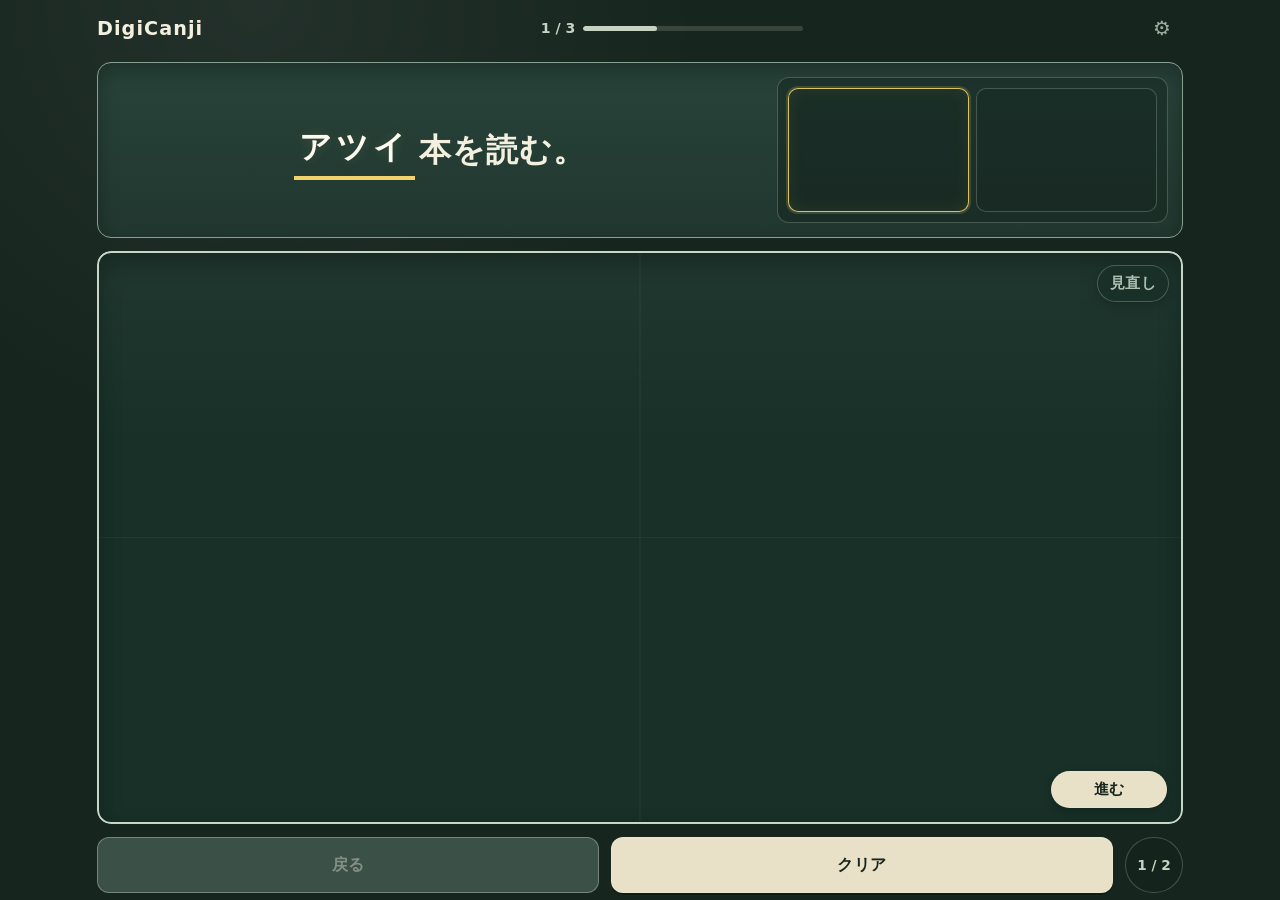
==== commit f8d9b68e: "Add files via upload" ====
--- a/index.html
+++ b/index.html
@@ -45,9 +45,7 @@
         <nav class="actions" aria-label="操作盤">
           <button id="undo-button" class="action-button secondary-button" type="button" aria-keyshortcuts="Z" disabled>戻る</button>
           <button id="clear-button" class="action-button primary-button" type="button">クリア</button>
-          <button id="prev-slot-button" class="action-button slot-nav-button secondary-button" type="button" aria-label="前の文字枠へ移動" disabled>◁</button>
-          <div id="slot-position" class="slot-position" aria-live="polite">1 / 1</div>
-          <button id="next-slot-button" class="action-button slot-nav-button primary-button" type="button" aria-label="次の文字枠へ移動" disabled>▷</button>
+          <div id="slot-position" class="slot-position" aria-live="polite" aria-label="現在の文字枠">1 / 1</div>
         </nav>
       </section>
 
--- a/styles.css
+++ b/styles.css
@@ -437,7 +437,7 @@
 
 .actions {
   display: grid;
-  grid-template-columns: minmax(0, 1fr) minmax(0, 1fr) minmax(42px, 0.58fr) auto minmax(42px, 0.58fr);
+  grid-template-columns: minmax(0, 1fr) minmax(0, 1fr) auto;
   gap: clamp(6px, 1.2vw, 12px);
   align-items: stretch;
 }
@@ -470,9 +470,13 @@
 }
 
 .slot-position {
-  min-width: 46px;
+  min-width: 58px;
+  padding: 0 10px;
   display: grid;
   place-items: center;
+  border: 1px solid var(--line-soft);
+  border-radius: 999px;
+  background: rgba(18, 34, 28, 0.28);
   color: var(--muted);
   font-size: clamp(0.72rem, 1.7vw, 0.85rem);
   font-weight: 850;
@@ -507,21 +511,18 @@
   width: 100vw;
 }
 
-.app[data-layout="vertical-wide"] .learning-screen,
-.app[data-layout="vertical-portable"] .learning-screen {
+.app[data-layout="vertical-wide"] .learning-screen {
   grid-template-rows: minmax(0, 1fr);
   grid-template-columns: minmax(180px, 0.9fr) minmax(260px, 1.35fr) minmax(112px, 0.55fr);
   grid-template-areas: "question pad actions";
 }
 
-.app[data-layout="vertical-wide"][data-handedness="left"] .learning-screen,
-.app[data-layout="vertical-portable"][data-handedness="left"] .learning-screen {
+.app[data-layout="vertical-wide"][data-handedness="left"] .learning-screen {
   grid-template-columns: minmax(112px, 0.55fr) minmax(260px, 1.35fr) minmax(180px, 0.9fr);
   grid-template-areas: "actions pad question";
 }
 
-.app[data-layout="vertical-wide"] .question-answer-panel,
-.app[data-layout="vertical-portable"] .question-answer-panel {
+.app[data-layout="vertical-wide"] .question-answer-panel {
   grid-area: question;
   height: auto;
   grid-template-columns: minmax(0, 1fr);
@@ -545,69 +546,137 @@
   border-right: 0.13em solid var(--accent);
 }
 
-.app[data-layout="vertical-wide"] .result-box,
-.app[data-layout="vertical-portable"] .result-box {
+.app[data-layout="vertical-wide"] .result-box {
   min-height: 82px;
 }
 
-.app[data-layout="vertical-wide"] .slot-grid,
-.app[data-layout="vertical-portable"] .slot-grid {
+.app[data-layout="vertical-wide"] .slot-grid {
   grid-template-columns: repeat(var(--slot-count), minmax(0, 1fr));
 }
 
-.app[data-layout="vertical-wide"] .pad-stage,
+.app[data-layout="vertical-wide"] .pad-stage {
+  grid-area: pad;
+}
+
+.app[data-layout="vertical-wide"] .actions {
+  grid-area: actions;
+  grid-template-columns: minmax(0, 1fr);
+  grid-template-rows: repeat(2, minmax(46px, 1fr)) auto;
+  align-content: start;
+}
+
+/* ポータブル縦書き: 縦向きでは崩れないフォールバック、横向きで3分割表示。 */
+.app[data-layout="vertical-portable"] .learning-screen {
+  grid-template-rows: auto minmax(0, 1fr) auto;
+  grid-template-columns: minmax(0, 1fr);
+  grid-template-areas:
+    "question"
+    "pad"
+    "actions";
+}
+
+.app[data-layout="vertical-portable"] .question-answer-panel {
+  grid-area: question;
+}
+
 .app[data-layout="vertical-portable"] .pad-stage {
   grid-area: pad;
 }
 
-.app[data-layout="vertical-wide"] .actions,
 .app[data-layout="vertical-portable"] .actions {
   grid-area: actions;
-  grid-template-columns: minmax(0, 1fr);
-  grid-template-rows: repeat(2, minmax(46px, 1fr)) minmax(40px, 0.7fr) auto minmax(40px, 0.7fr);
-}
-
-/* ポータブル: 表示を90度回転し、JS側で認識座標も逆回転する。 */
-.app[data-layout="vertical-portable"] .question-answer-panel,
-.app[data-layout="vertical-portable"] .actions {
-  position: relative;
-  overflow: hidden;
-}
-
-.app[data-layout="vertical-portable"] .question-text,
-.app[data-layout="vertical-portable"] .result-box > *,
-.app[data-layout="vertical-portable"] .actions > *,
-.app[data-layout="vertical-portable"] .review-control,
-.app[data-layout="vertical-portable"] .advance-button {
-  transform: rotate(90deg);
-}
-
-.app[data-layout="vertical-portable"][data-handedness="left"] .question-text,
-.app[data-layout="vertical-portable"][data-handedness="left"] .result-box > *,
-.app[data-layout="vertical-portable"][data-handedness="left"] .actions > *,
-.app[data-layout="vertical-portable"][data-handedness="left"] .review-control,
-.app[data-layout="vertical-portable"][data-handedness="left"] .advance-button {
-  transform: rotate(-90deg);
-}
-
-.app[data-layout="vertical-portable"] .question-text {
-  width: min(72dvh, 620px);
-  height: min(32vw, 230px);
-  justify-self: center;
-  align-self: center;
-  font-size: clamp(0.9rem, 2.6vmin, 1.35rem);
-}
-
-.app[data-layout="vertical-portable"] .result-box > .slot-grid {
-  width: min(30dvh, 210px);
-  height: min(25vw, 180px);
-}
-
-.app[data-layout="vertical-portable"] .actions > * {
-  justify-self: center;
-  align-self: center;
-  width: min(22dvh, 120px);
-  min-width: 64px;
+}
+
+@media (orientation: landscape) {
+  .app[data-layout="vertical-portable"] .learning-screen {
+    grid-template-rows: minmax(0, 1fr);
+    grid-template-columns: minmax(170px, 0.88fr) minmax(0, 1.42fr) minmax(104px, 0.54fr);
+    grid-template-areas: "question pad actions";
+  }
+
+  .app[data-layout="vertical-portable"][data-handedness="left"] .learning-screen {
+    grid-template-columns: minmax(104px, 0.54fr) minmax(0, 1.42fr) minmax(170px, 0.88fr);
+    grid-template-areas: "actions pad question";
+  }
+
+  .app[data-layout="vertical-portable"] .question-answer-panel {
+    height: auto;
+    grid-template-columns: minmax(0, 1fr);
+    grid-template-rows: minmax(0, 1fr) minmax(82px, 0.45fr);
+  }
+
+  .app[data-layout="vertical-portable"] .question-text {
+    writing-mode: vertical-rl;
+    text-orientation: upright;
+    justify-self: center;
+    align-self: center;
+    flex-direction: column;
+    font-size: clamp(0.95rem, 2.7vmin, 1.4rem);
+    line-height: 1.7;
+  }
+
+  .app[data-layout="vertical-portable"] .question-prompt {
+    margin: 0.12em 0;
+    padding: 0.14em 0.07em;
+    border-bottom: 0;
+    border-right: 0.13em solid var(--accent);
+  }
+
+  .app[data-layout="vertical-portable"] .result-box {
+    min-height: 82px;
+  }
+
+  .app[data-layout="vertical-portable"] .slot-grid {
+    grid-template-columns: repeat(var(--slot-count), minmax(0, 1fr));
+  }
+
+  .app[data-layout="vertical-portable"] .actions {
+    grid-template-columns: minmax(0, 1fr);
+    grid-template-rows: repeat(2, minmax(42px, 1fr)) auto;
+    align-content: start;
+  }
+
+  /* ポータブル: 横向き時だけ表示内容を90度回転し、JS側で認識座標も合わせる。 */
+  .app[data-layout="vertical-portable"] .question-answer-panel,
+  .app[data-layout="vertical-portable"] .actions {
+    position: relative;
+    overflow: hidden;
+  }
+
+  .app[data-layout="vertical-portable"] .question-text,
+  .app[data-layout="vertical-portable"] .result-box > *,
+  .app[data-layout="vertical-portable"] .actions > *,
+  .app[data-layout="vertical-portable"] .review-control,
+  .app[data-layout="vertical-portable"] .advance-button {
+    transform: rotate(90deg);
+    transform-origin: center center;
+  }
+
+  .app[data-layout="vertical-portable"][data-handedness="left"] .question-text,
+  .app[data-layout="vertical-portable"][data-handedness="left"] .result-box > *,
+  .app[data-layout="vertical-portable"][data-handedness="left"] .actions > *,
+  .app[data-layout="vertical-portable"][data-handedness="left"] .review-control,
+  .app[data-layout="vertical-portable"][data-handedness="left"] .advance-button {
+    transform: rotate(-90deg);
+  }
+
+  .app[data-layout="vertical-portable"] .question-text {
+    width: min(68dvh, 540px);
+    max-width: calc(100% - 16px);
+    height: auto;
+  }
+
+  .app[data-layout="vertical-portable"] .result-box > .slot-grid {
+    width: min(28dvh, 210px);
+    height: min(22vw, 170px);
+  }
+
+  .app[data-layout="vertical-portable"] .actions > * {
+    justify-self: center;
+    align-self: center;
+    width: min(20dvh, 116px);
+    min-width: 66px;
+  }
 }
 
 /* 結果 */
@@ -1000,7 +1069,7 @@
   }
 
   .actions {
-    grid-template-columns: minmax(0, 1fr) minmax(0, 1fr) 42px auto 42px;
+    grid-template-columns: minmax(0, 1fr) minmax(0, 1fr) auto;
     gap: 5px;
   }
 
@@ -1041,14 +1110,20 @@
     padding: 5px 9px;
   }
 
-  .app[data-layout="vertical-wide"] .learning-screen,
+  .app[data-layout="vertical-wide"] .learning-screen {
+    grid-template-columns: minmax(150px, 0.85fr) minmax(230px, 1.45fr) minmax(96px, 0.5fr);
+  }
+
+  .app[data-layout="vertical-wide"][data-handedness="left"] .learning-screen {
+    grid-template-columns: minmax(96px, 0.5fr) minmax(230px, 1.45fr) minmax(150px, 0.85fr);
+  }
+
   .app[data-layout="vertical-portable"] .learning-screen {
-    grid-template-columns: minmax(150px, 0.85fr) minmax(230px, 1.45fr) minmax(96px, 0.5fr);
-  }
-
-  .app[data-layout="vertical-wide"][data-handedness="left"] .learning-screen,
+    grid-template-columns: minmax(150px, 0.85fr) minmax(210px, 1.45fr) minmax(88px, 0.48fr);
+  }
+
   .app[data-layout="vertical-portable"][data-handedness="left"] .learning-screen {
-    grid-template-columns: minmax(96px, 0.5fr) minmax(230px, 1.45fr) minmax(150px, 0.85fr);
+    grid-template-columns: minmax(88px, 0.48fr) minmax(210px, 1.45fr) minmax(150px, 0.85fr);
   }
 }
 
@@ -1063,7 +1138,3 @@
   }
 }
 
-/* 回転後のボタン全体がパッド内に収まる余白。 */
-.app[data-layout="vertical-portable"] .advance-button {
-  bottom: clamp(30px, 6dvh, 46px);
-}
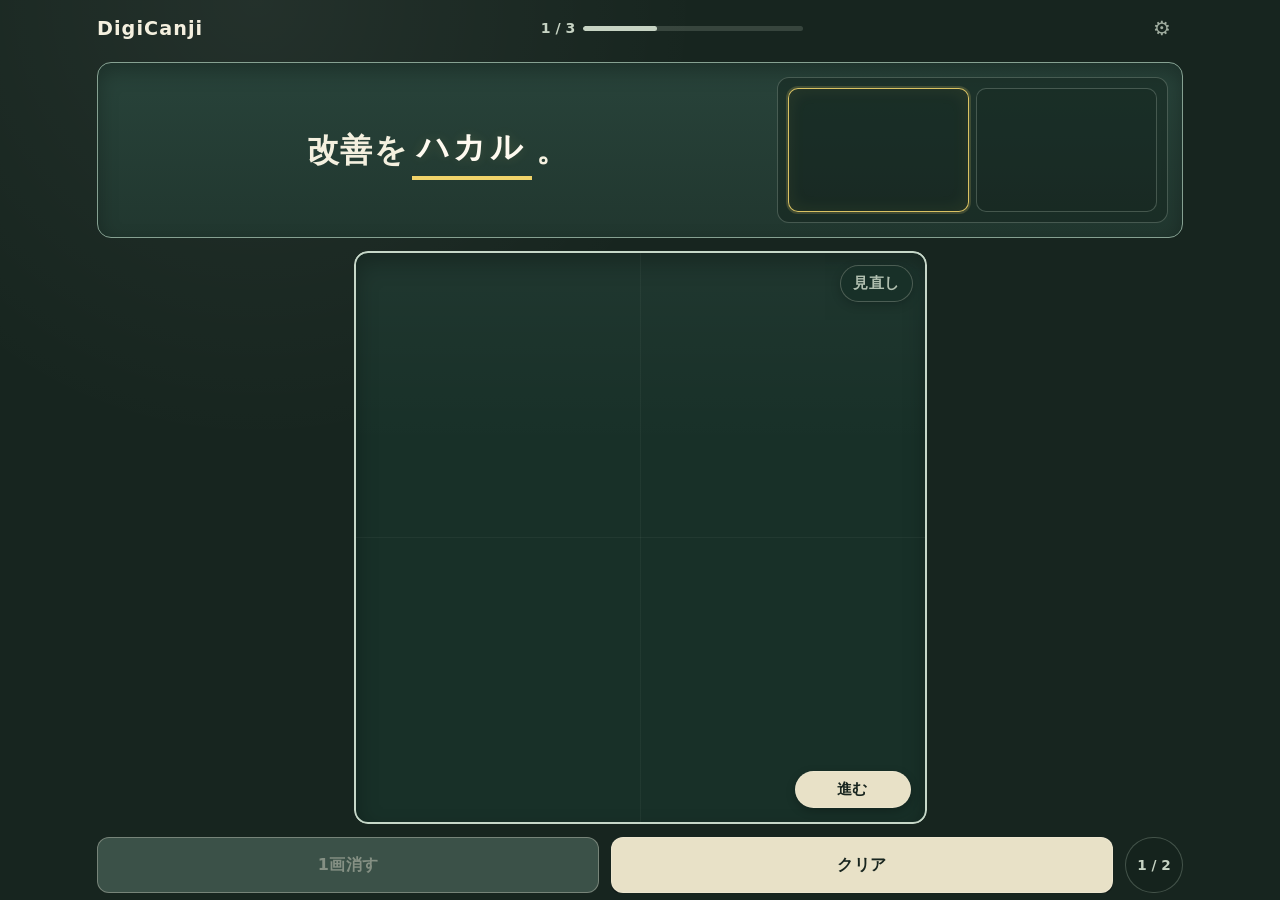
==== commit 101740f2: "Add files via upload" ====
--- a/index.html
+++ b/index.html
@@ -8,9 +8,1881 @@
     />
     <meta name="theme-color" content="#17251f" />
     <title>DigiCanji</title>
-    <link rel="stylesheet" href="./styles.css" />
-    <script src="./stroke-counts.js" defer></script>
-    <script src="./app.js" defer></script>
+    <meta name="application-version" content="1.0.1" />
+    <style>
+:root {
+  color-scheme: dark;
+  --bg: #17251f;
+  --panel: #21372f;
+  --panel-strong: #183028;
+  --panel-soft: #29483c;
+  --ink: #f4f0df;
+  --muted: #c6d3c3;
+  --line: #86a192;
+  --line-soft: rgba(198, 215, 200, 0.26);
+  --line-strong: #c6d7c8;
+  --focus: #f0d36a;
+  --accent: #f0d36a;
+  --button: #e8e1c7;
+  --button-ink: #18251f;
+  --button-secondary: #2b463b;
+  --button-secondary-ink: #f4f0df;
+  --button-disabled: #3b5148;
+  --correct: #b8e4be;
+  --incorrect: #efb1aa;
+  --shadow: rgba(0, 0, 0, 0.28);
+  --radius: clamp(9px, 1.6vw, 14px);
+}
+
+* {
+  box-sizing: border-box;
+  -webkit-tap-highlight-color: transparent;
+}
+
+html,
+body {
+  width: 100%;
+  height: 100%;
+  min-height: 100%;
+  overflow: hidden;
+  overscroll-behavior: none;
+}
+
+html {
+  touch-action: manipulation;
+  -webkit-text-size-adjust: 100%;
+}
+
+body {
+  margin: 0;
+  min-width: 0;
+  background:
+    radial-gradient(circle at 20% 0%, rgba(255, 255, 255, 0.055), transparent 28rem),
+    var(--bg);
+  color: var(--ink);
+  font-family:
+    "BIZ UDPGothic",
+    "Yu Gothic UI",
+    "Meiryo",
+    system-ui,
+    -apple-system,
+    BlinkMacSystemFont,
+    "Segoe UI",
+    sans-serif;
+  user-select: none;
+  -webkit-user-select: none;
+  -webkit-touch-callout: none;
+}
+
+button,
+canvas,
+output,
+select,
+textarea,
+input {
+  font: inherit;
+}
+
+button,
+select,
+input[type="file"] {
+  touch-action: manipulation;
+}
+
+button {
+  color: inherit;
+}
+
+[hidden] {
+  display: none !important;
+}
+
+.app {
+  width: min(100vw, 1100px);
+  height: 100vh;
+  height: 100dvh;
+  max-height: 100dvh;
+  min-width: 0;
+  margin: 0 auto;
+  padding:
+    max(7px, env(safe-area-inset-top))
+    max(7px, env(safe-area-inset-right))
+    max(7px, env(safe-area-inset-bottom))
+    max(7px, env(safe-area-inset-left));
+  display: grid;
+  grid-template-rows: auto minmax(0, 1fr);
+  gap: clamp(7px, 1.3vw, 13px);
+  overflow: hidden;
+}
+
+.app-header {
+  min-width: 0;
+  display: grid;
+  grid-template-columns: auto minmax(100px, 1fr) auto;
+  align-items: center;
+  gap: clamp(8px, 1.5vw, 16px);
+}
+
+.app-title {
+  margin: 0;
+  color: var(--ink);
+  font-size: clamp(0.95rem, 2vw, 1.2rem);
+  font-weight: 850;
+  letter-spacing: 0.055em;
+}
+
+.progress-wrap {
+  min-width: 0;
+  display: grid;
+  grid-template-columns: auto minmax(60px, 220px);
+  justify-content: center;
+  align-items: center;
+  gap: 8px;
+}
+
+.progress-text {
+  color: var(--muted);
+  font-size: clamp(0.72rem, 1.8vw, 0.88rem);
+  font-weight: 800;
+  white-space: nowrap;
+}
+
+.progress-track {
+  height: 5px;
+  overflow: hidden;
+  border-radius: 999px;
+  background: rgba(198, 215, 200, 0.18);
+}
+
+.progress-bar {
+  width: 0;
+  height: 100%;
+  display: block;
+  border-radius: inherit;
+  background: var(--muted);
+  transition: width 180ms ease;
+}
+
+.icon-button {
+  width: clamp(34px, 5vw, 42px);
+  height: clamp(34px, 5vw, 42px);
+  padding: 0;
+  display: grid;
+  place-items: center;
+  border: 1px solid transparent;
+  border-radius: 50%;
+  background: transparent;
+  color: var(--muted);
+  font-size: clamp(1rem, 2.8vw, 1.25rem);
+  cursor: pointer;
+  opacity: 0.78;
+  transition: background 130ms ease, border-color 130ms ease, opacity 130ms ease, transform 130ms ease;
+}
+
+.icon-button:hover,
+.icon-button:focus-visible {
+  border-color: var(--line-soft);
+  background: rgba(198, 215, 200, 0.08);
+  opacity: 1;
+  transform: rotate(12deg);
+}
+
+.screen-shell {
+  position: relative;
+  min-width: 0;
+  min-height: 0;
+  overflow: hidden;
+}
+
+.learning-screen {
+  width: 100%;
+  height: 100%;
+  min-width: 0;
+  min-height: 0;
+  display: grid;
+  grid-template-rows: auto minmax(0, 1fr) auto;
+  gap: clamp(7px, 1.3vw, 13px);
+}
+
+.question-answer-panel,
+.pad-stage,
+.actions {
+  min-width: 0;
+  min-height: 0;
+}
+
+.question-answer-panel {
+  height: clamp(102px, 20dvh, 176px);
+  padding: clamp(8px, 1.6vw, 14px);
+  display: grid;
+  grid-template-columns: minmax(0, 1.25fr) minmax(150px, 0.75fr);
+  align-items: stretch;
+  gap: clamp(7px, 1.3vw, 12px);
+  overflow: hidden;
+  border: 1.5px solid var(--line);
+  border-radius: var(--radius);
+  background: linear-gradient(180deg, #28433a, var(--panel));
+  box-shadow: 0 8px 20px var(--shadow) inset;
+}
+
+.question-text {
+  min-width: 0;
+  min-height: 0;
+  margin: 0;
+  padding: 0 clamp(3px, 0.8vw, 8px);
+  display: flex;
+  align-items: center;
+  justify-content: center;
+  flex-wrap: wrap;
+  align-content: center;
+  overflow: hidden;
+  color: var(--ink);
+  font-size: clamp(1.12rem, 4.1vmin, 2rem);
+  font-weight: 700;
+  line-height: 1.65;
+  letter-spacing: 0.035em;
+  text-align: center;
+}
+
+.question-part {
+  white-space: pre-wrap;
+}
+
+.question-prompt {
+  position: relative;
+  margin: 0 0.12em;
+  padding: 0.03em 0.16em 0.08em;
+  border-bottom: 0.13em solid var(--accent);
+  color: #fffaf0;
+  font-family: "BIZ UDPMincho", "Yu Mincho", "Hiragino Mincho ProN", serif;
+  font-weight: 900;
+  letter-spacing: 0.12em;
+  text-shadow: 0 0 12px rgba(240, 211, 106, 0.14);
+}
+
+.result-box {
+  position: relative;
+  min-width: 0;
+  min-height: 0;
+  padding: clamp(6px, 1.1vw, 10px);
+  display: grid;
+  place-items: center;
+  overflow: hidden;
+  border: 1px solid var(--line-soft);
+  border-radius: calc(var(--radius) - 2px);
+  background: rgba(18, 34, 28, 0.45);
+}
+
+.slot-grid {
+  --slot-count: 1;
+  width: 100%;
+  height: 100%;
+  display: grid;
+  grid-template-columns: repeat(var(--slot-count), minmax(0, 1fr));
+  gap: clamp(3px, 0.7vw, 7px);
+}
+
+.character-slot {
+  position: relative;
+  min-width: 0;
+  min-height: 0;
+  display: grid;
+  place-items: center;
+  overflow: hidden;
+  border: 1px solid var(--line-soft);
+  border-radius: clamp(6px, 1vw, 10px);
+  background: rgba(18, 34, 28, 0.22);
+  color: var(--ink);
+  font-size: clamp(1.45rem, 8vmin, 4.4rem);
+  font-weight: 850;
+  line-height: 1;
+}
+
+.result-box[data-mode="free"] .slot-grid {
+  grid-template-columns: minmax(0, 1fr);
+}
+
+.character-slot.is-free-slot {
+  padding: 0.2em 0.45em;
+  font-size: clamp(1.1rem, 5.5vmin, 3rem);
+  letter-spacing: 0.08em;
+  overflow-wrap: anywhere;
+}
+
+.free-slot-label {
+  color: var(--muted);
+  font-size: clamp(0.68rem, 1.8vmin, 0.88rem);
+  font-weight: 800;
+  letter-spacing: 0.12em;
+  opacity: 0.72;
+}
+
+.character-slot.is-active {
+  border-color: rgba(240, 211, 106, 0.9);
+  box-shadow:
+    0 0 0 2px rgba(240, 211, 106, 0.17),
+    0 0 18px rgba(240, 211, 106, 0.08) inset;
+}
+
+.slot-message {
+  padding: 0 0.2em;
+  color: var(--muted);
+  font-size: clamp(0.58rem, 1.8vmin, 0.82rem);
+  font-weight: 800;
+  line-height: 1.2;
+  text-align: center;
+}
+
+.character-slot[data-busy="true"]::after {
+  content: "認識中";
+  position: absolute;
+  top: clamp(3px, 0.7vw, 7px);
+  right: clamp(4px, 0.8vw, 8px);
+  z-index: 2;
+  padding: 3px 6px;
+  border: 1px solid rgba(244, 240, 223, 0.22);
+  border-radius: 999px;
+  background: rgba(18, 34, 28, 0.8);
+  color: var(--muted);
+  font-size: clamp(0.5rem, 1.4vmin, 0.68rem);
+  font-weight: 750;
+  line-height: 1;
+}
+
+.pad-stage {
+  position: relative;
+  display: grid;
+  place-items: stretch;
+  overflow: hidden;
+  border-radius: var(--radius);
+}
+
+#handwriting-pad {
+  width: 100%;
+  height: 100%;
+  min-height: 0;
+  display: block;
+  border: 2px solid var(--line-strong);
+  border-radius: var(--radius);
+  background:
+    linear-gradient(180deg, rgba(255, 255, 255, 0.035), transparent 34%),
+    linear-gradient(90deg, transparent 49.85%, rgba(198, 215, 200, 0.055) 50%, transparent 50.15%),
+    linear-gradient(transparent 49.85%, rgba(198, 215, 200, 0.055) 50%, transparent 50.15%),
+    var(--panel-strong);
+  box-shadow:
+    0 0 0 1px rgba(0, 0, 0, 0.18),
+    0 10px 22px var(--shadow) inset;
+  cursor: crosshair;
+  touch-action: none;
+  user-select: none;
+  -webkit-user-select: none;
+  -webkit-touch-callout: none;
+}
+
+.review-control {
+  position: absolute;
+  top: clamp(8px, 1.4vw, 14px);
+  right: clamp(8px, 1.4vw, 14px);
+  z-index: 5;
+}
+
+.pad-overlay-button {
+  min-width: 64px;
+  min-height: 36px;
+  padding: 7px 12px;
+  border: 1px solid rgba(244, 240, 223, 0.27);
+  border-radius: 999px;
+  box-shadow: 0 3px 10px rgba(0, 0, 0, 0.24);
+  font-size: clamp(0.78rem, 1.8vw, 0.95rem);
+  font-weight: 850;
+  letter-spacing: 0.03em;
+  cursor: pointer;
+}
+
+.review-button {
+  background: rgba(25, 48, 40, 0.88);
+  color: var(--muted);
+  opacity: 0.88;
+}
+
+.review-button:hover,
+.review-button:focus-visible {
+  color: var(--ink);
+  opacity: 1;
+}
+
+.advance-button {
+  position: absolute;
+  right: clamp(9px, 1.5vw, 16px);
+  bottom: clamp(9px, 1.5vw, 16px);
+  z-index: 4;
+  min-width: clamp(78px, 13vw, 116px);
+  background: var(--button);
+  color: var(--button-ink);
+}
+
+.advance-button.is-final-answer {
+  border: 2px solid rgba(255, 250, 224, 0.96);
+  background: var(--accent);
+  color: #15221c;
+  font-size: clamp(0.9rem, 2vw, 1.08rem);
+  font-weight: 950;
+  box-shadow:
+    0 0 0 3px rgba(240, 211, 106, 0.18),
+    0 0 22px rgba(240, 211, 106, 0.28),
+    0 3px 10px rgba(0, 0, 0, 0.28);
+  animation: final-answer-in 360ms ease-out both;
+}
+
+@keyframes final-answer-in {
+  from {
+    transform: scale(0.93);
+    filter: brightness(1.18);
+  }
+  to {
+    transform: scale(1);
+    filter: brightness(1);
+  }
+}
+
+.review-menu {
+  position: absolute;
+  top: calc(100% + 7px);
+  right: 0;
+  width: min(210px, 58vw);
+  max-height: min(52dvh, 310px);
+  padding: 6px;
+  display: grid;
+  gap: 4px;
+  overflow: auto;
+  border: 1px solid var(--line);
+  border-radius: 12px;
+  background: rgba(24, 48, 40, 0.98);
+  box-shadow: 0 12px 28px rgba(0, 0, 0, 0.34);
+}
+
+.review-item {
+  width: 100%;
+  min-height: 38px;
+  padding: 7px 9px;
+  display: grid;
+  grid-template-columns: auto minmax(0, 1fr) auto;
+  align-items: center;
+  gap: 8px;
+  border: 1px solid transparent;
+  border-radius: 8px;
+  background: transparent;
+  color: var(--ink);
+  text-align: left;
+  cursor: pointer;
+}
+
+.review-item:hover,
+.review-item:focus-visible,
+.review-item.is-current {
+  border-color: var(--line-soft);
+  background: rgba(198, 215, 200, 0.08);
+}
+
+.review-number,
+.review-status {
+  color: var(--muted);
+  font-size: 0.78rem;
+  font-weight: 850;
+}
+
+.review-preview {
+  overflow: hidden;
+  font-size: 0.82rem;
+  font-weight: 700;
+  text-overflow: ellipsis;
+  white-space: nowrap;
+}
+
+.actions {
+  display: grid;
+  grid-template-columns: minmax(0, 1fr) minmax(0, 1fr) auto;
+  gap: clamp(6px, 1.2vw, 12px);
+  align-items: stretch;
+}
+
+.action-button,
+.settings-action,
+.retry-button {
+  min-height: clamp(42px, 7dvh, 56px);
+  border: 1.5px solid rgba(244, 240, 223, 0.32);
+  border-radius: 12px;
+  font-size: clamp(0.88rem, 2vw, 1rem);
+  font-weight: 850;
+  letter-spacing: 0.025em;
+  cursor: pointer;
+  box-shadow: 0 2px 0 rgba(0, 0, 0, 0.28);
+}
+
+.primary-button {
+  background: var(--button);
+  color: var(--button-ink);
+}
+
+.secondary-button {
+  background: var(--button-secondary);
+  color: var(--button-secondary-ink);
+}
+
+.slot-nav-button {
+  font-size: clamp(1.05rem, 3vw, 1.35rem);
+}
+
+.slot-position {
+  min-width: 58px;
+  padding: 0 10px;
+  display: grid;
+  place-items: center;
+  border: 1px solid var(--line-soft);
+  border-radius: 999px;
+  background: rgba(18, 34, 28, 0.28);
+  color: var(--muted);
+  font-size: clamp(0.72rem, 1.7vw, 0.85rem);
+  font-weight: 850;
+  white-space: nowrap;
+}
+
+button:active:not(:disabled) {
+  transform: translateY(1px);
+  box-shadow: 0 1px 0 rgba(0, 0, 0, 0.28);
+}
+
+button:disabled {
+  background: var(--button-disabled);
+  color: rgba(244, 240, 223, 0.4);
+  cursor: not-allowed;
+  box-shadow: none;
+}
+
+button:focus-visible,
+select:focus-visible,
+textarea:focus-visible,
+input:focus-visible,
+#handwriting-pad:focus-visible,
+.result-row:focus-visible {
+  outline: 3px solid var(--focus);
+  outline-offset: 3px;
+}
+
+
+.app[data-layout="horizontal"][data-handedness="left"] .review-control {
+  right: auto;
+  left: clamp(8px, 1.4vw, 14px);
+}
+
+.app[data-layout="horizontal"][data-handedness="left"] .review-menu {
+  right: auto;
+  left: 0;
+}
+
+.app[data-layout="horizontal"][data-handedness="left"] .advance-button {
+  right: auto;
+  left: clamp(9px, 1.5vw, 16px);
+}
+
+/* 縦書きワイド／ポータブルの論理レイアウト */
+.app[data-layout="vertical-wide"],
+.app[data-layout="vertical-portable"] {
+  width: 100vw;
+}
+
+.app[data-layout="vertical-wide"] .learning-screen,
+.app[data-layout="vertical-portable"] .learning-screen {
+  grid-template-rows: minmax(0, 1fr);
+  grid-template-columns: minmax(210px, 0.92fr) minmax(280px, 1.42fr) minmax(108px, 0.5fr);
+  grid-template-areas: "question pad actions";
+}
+
+.app[data-layout="vertical-wide"][data-handedness="left"] .learning-screen,
+.app[data-layout="vertical-portable"][data-handedness="left"] .learning-screen {
+  grid-template-columns: minmax(108px, 0.5fr) minmax(280px, 1.42fr) minmax(210px, 0.92fr);
+  grid-template-areas: "actions pad question";
+}
+
+.app[data-layout="vertical-wide"] .question-answer-panel,
+.app[data-layout="vertical-portable"] .question-answer-panel {
+  grid-area: question;
+  height: auto;
+  grid-template-columns: minmax(82px, 0.42fr) minmax(0, 1fr);
+  grid-template-rows: minmax(0, 1fr);
+  grid-template-areas: "answer questionText";
+}
+
+.app[data-layout="vertical-wide"][data-handedness="left"] .question-answer-panel,
+.app[data-layout="vertical-portable"][data-handedness="left"] .question-answer-panel {
+  grid-template-columns: minmax(0, 1fr) minmax(82px, 0.42fr);
+  grid-template-areas: "questionText answer";
+}
+
+.app[data-layout="vertical-wide"] .question-text,
+.app[data-layout="vertical-portable"] .question-text {
+  grid-area: questionText;
+  display: block;
+  writing-mode: vertical-rl;
+  text-orientation: upright;
+  white-space: nowrap;
+  word-break: keep-all;
+  line-break: strict;
+  place-self: center;
+  max-width: 100%;
+  max-height: 100%;
+  font-size: clamp(1rem, 3vmin, 1.66rem);
+  line-height: 1.72;
+}
+
+.app[data-layout="vertical-wide"] .question-part,
+.app[data-layout="vertical-portable"] .question-part {
+  white-space: nowrap;
+}
+
+.app[data-layout="vertical-wide"] .question-prompt,
+.app[data-layout="vertical-portable"] .question-prompt {
+  margin: 0.12em 0;
+  padding: 0.14em 0.07em;
+  border-bottom: 0;
+  border-right: 0.13em solid var(--accent);
+}
+
+.app[data-layout="vertical-wide"] .result-box,
+.app[data-layout="vertical-portable"] .result-box {
+  grid-area: answer;
+  min-width: 76px;
+  min-height: 0;
+}
+
+.app[data-layout="vertical-wide"] .slot-grid,
+.app[data-layout="vertical-portable"] .slot-grid {
+  grid-template-columns: minmax(0, 1fr);
+  grid-template-rows: repeat(var(--slot-count), minmax(0, 1fr));
+}
+
+.app[data-layout="vertical-wide"] .character-slot,
+.app[data-layout="vertical-portable"] .character-slot {
+  font-size: clamp(1.4rem, 5.6vmin, 4rem);
+}
+
+.app[data-layout="vertical-wide"] .pad-stage,
+.app[data-layout="vertical-portable"] .pad-stage {
+  grid-area: pad;
+}
+
+.app[data-layout="vertical-wide"] .actions,
+.app[data-layout="vertical-portable"] .actions {
+  grid-area: actions;
+  grid-template-columns: minmax(0, 1fr);
+  grid-template-rows: repeat(2, minmax(0, 1fr)) auto;
+  align-content: stretch;
+}
+
+.app[data-layout="vertical-wide"] .action-button,
+.app[data-layout="vertical-portable"] .action-button,
+.app[data-layout="vertical-wide"] .pad-overlay-button,
+.app[data-layout="vertical-portable"] .pad-overlay-button {
+  writing-mode: vertical-rl;
+  text-orientation: upright;
+  letter-spacing: 0.08em;
+}
+
+.app[data-layout="vertical-wide"] .slot-position,
+.app[data-layout="vertical-portable"] .slot-position {
+  min-width: 0;
+  min-height: 52px;
+  padding: 8px 4px;
+  writing-mode: vertical-rl;
+  text-orientation: mixed;
+}
+
+/* 右利き：進むは左下、見直しは右下。 */
+.app[data-layout="vertical-wide"] .review-control,
+.app[data-layout="vertical-portable"] .review-control {
+  top: auto;
+  right: clamp(9px, 1.5vw, 16px);
+  bottom: clamp(9px, 1.5vw, 16px);
+  left: auto;
+}
+
+.app[data-layout="vertical-wide"] .advance-button,
+.app[data-layout="vertical-portable"] .advance-button {
+  right: auto;
+  left: clamp(9px, 1.5vw, 16px);
+  bottom: clamp(9px, 1.5vw, 16px);
+}
+
+/* 左利きでは左右を反転。 */
+.app[data-layout="vertical-wide"][data-handedness="left"] .review-control,
+.app[data-layout="vertical-portable"][data-handedness="left"] .review-control {
+  right: auto;
+  left: clamp(9px, 1.5vw, 16px);
+}
+
+.app[data-layout="vertical-wide"][data-handedness="left"] .advance-button,
+.app[data-layout="vertical-portable"][data-handedness="left"] .advance-button {
+  right: clamp(9px, 1.5vw, 16px);
+  left: auto;
+}
+
+.app[data-layout="vertical-wide"] .review-menu,
+.app[data-layout="vertical-portable"] .review-menu {
+  top: auto;
+  right: 0;
+  bottom: calc(100% + 7px);
+  width: min(68vw, calc(var(--review-count, 10) * 58px + 14px));
+  height: min(48dvh, 320px);
+  max-height: none;
+  display: flex;
+  flex-direction: row-reverse;
+  align-items: stretch;
+  overflow-x: auto;
+  overflow-y: hidden;
+}
+
+.app[data-layout="vertical-wide"][data-handedness="left"] .review-menu,
+.app[data-layout="vertical-portable"][data-handedness="left"] .review-menu {
+  right: auto;
+  left: 0;
+  flex-direction: row;
+}
+
+.app[data-layout="vertical-wide"] .review-item,
+.app[data-layout="vertical-portable"] .review-item {
+  flex: 0 0 clamp(62px, 7vw, 88px);
+  width: auto;
+  min-width: 62px;
+  min-height: 0;
+  height: 100%;
+  padding: 9px 7px;
+  display: grid;
+  grid-template-columns: minmax(0, 1fr);
+  grid-template-rows: auto minmax(0, 1fr) auto;
+  justify-items: center;
+  align-items: center;
+  writing-mode: horizontal-tb;
+  text-orientation: mixed;
+  text-align: center;
+}
+
+.app[data-layout="vertical-wide"] .review-number,
+.app[data-layout="vertical-portable"] .review-number,
+.app[data-layout="vertical-wide"] .review-status,
+.app[data-layout="vertical-portable"] .review-status {
+  writing-mode: horizontal-tb;
+  text-orientation: mixed;
+  white-space: nowrap;
+}
+
+.app[data-layout="vertical-wide"] .review-number,
+.app[data-layout="vertical-portable"] .review-number {
+  margin-bottom: 8px;
+  padding-bottom: 5px;
+  border-bottom: 1px solid var(--line-soft);
+}
+
+.app[data-layout="vertical-wide"] .review-status,
+.app[data-layout="vertical-portable"] .review-status {
+  margin-top: 8px;
+  padding-top: 5px;
+  border-top: 1px solid var(--line-soft);
+  font-size: 0.7rem;
+}
+
+.app[data-layout="vertical-wide"] .review-preview,
+.app[data-layout="vertical-portable"] .review-preview {
+  min-width: 0;
+  min-height: 0;
+  max-width: 100%;
+  max-height: 100%;
+  overflow: hidden;
+  writing-mode: vertical-rl;
+  text-orientation: upright;
+  white-space: normal;
+  word-break: keep-all;
+  line-break: strict;
+  text-overflow: clip;
+  line-height: 1.45;
+}
+
+/* ポータブルは論理上のワイド画面全体を回転する。 */
+.app[data-layout="vertical-portable"][data-portable-rotated="true"] .learning-screen,
+.app[data-layout="vertical-portable"][data-portable-rotated="true"] .result-screen {
+  position: absolute;
+  top: 50%;
+  left: 50%;
+  transform: translate(-50%, -50%) rotate(90deg);
+  transform-origin: center center;
+}
+
+
+.app[data-layout="vertical-wide"] .character-slot.is-free-slot,
+.app[data-layout="vertical-portable"] .character-slot.is-free-slot {
+  writing-mode: vertical-rl;
+  text-orientation: upright;
+  letter-spacing: 0.12em;
+}
+
+/* 結果 */
+.result-screen {
+  min-width: 0;
+  min-height: 0;
+  height: 100%;
+  display: grid;
+  grid-template-rows: auto minmax(0, 1fr) auto auto;
+  gap: clamp(8px, 1.5vw, 15px);
+  overflow: hidden;
+}
+
+.result-header {
+  text-align: center;
+}
+
+.result-kicker,
+.explanation-kicker {
+  margin: 0 0 3px;
+  color: var(--muted);
+  font-size: clamp(0.7rem, 1.8vw, 0.86rem);
+  font-weight: 850;
+  letter-spacing: 0.08em;
+}
+
+.result-title {
+  margin: 0;
+  font-size: clamp(1.4rem, 4vw, 2.3rem);
+}
+
+.result-list {
+  min-height: 0;
+  margin: 0;
+  padding: 2px clamp(2px, 1vw, 8px) 12px;
+  display: grid;
+  align-content: start;
+  gap: 7px;
+  overflow: auto;
+  list-style: none;
+  counter-reset: result-item;
+}
+
+.result-row {
+  counter-increment: result-item;
+  width: 100%;
+  min-height: 50px;
+  padding: clamp(9px, 1.4vw, 13px);
+  display: grid;
+  grid-template-columns: auto minmax(0, 1fr) auto;
+  align-items: center;
+  gap: clamp(8px, 1.5vw, 14px);
+  border: 1px solid var(--line-soft);
+  border-radius: 11px;
+  background: linear-gradient(180deg, rgba(42, 70, 59, 0.8), rgba(31, 55, 46, 0.88));
+  color: var(--ink);
+  text-align: left;
+  cursor: pointer;
+  opacity: 0;
+  transform: translateY(8px);
+  transition: opacity 220ms ease, transform 220ms ease, border-color 130ms ease, background 130ms ease;
+}
+
+.result-row.is-visible {
+  opacity: 1;
+  transform: translateY(0);
+}
+
+.result-row:hover,
+.result-row:focus-visible {
+  border-color: var(--line);
+  background: linear-gradient(180deg, rgba(49, 82, 68, 0.9), rgba(34, 62, 51, 0.96));
+}
+
+.result-row::before {
+  content: counter(result-item);
+  color: var(--muted);
+  font-size: 0.8rem;
+  font-weight: 850;
+}
+
+.result-sentence {
+  min-width: 0;
+  font-size: clamp(0.92rem, 2.4vw, 1.18rem);
+  font-weight: 750;
+  line-height: 1.55;
+}
+
+.result-answer-part {
+  min-width: 2.8em;
+  margin: 0 0.1em;
+  padding: 0.02em 0.16em 0.08em;
+  border-bottom: 3px solid var(--accent);
+  border-radius: 4px 4px 0 0;
+  background: rgba(240, 211, 106, 0.12);
+  color: #fffdf3;
+  font-size: 1.1em;
+  font-weight: 950;
+  text-shadow: 0 0 12px rgba(240, 211, 106, 0.12);
+}
+
+.result-answer-part.is-unanswered {
+  display: inline-block;
+  background: transparent;
+  color: transparent;
+}
+
+.result-judgement {
+  width: clamp(30px, 5vw, 42px);
+  height: clamp(30px, 5vw, 42px);
+  display: grid;
+  place-items: center;
+  border-radius: 50%;
+  font-family: "Yu Mincho", serif;
+  font-size: clamp(1.3rem, 4vw, 2rem);
+  font-weight: 900;
+  opacity: 0;
+  transform: scale(0.45) rotate(-12deg);
+}
+
+.result-row.is-judged .result-judgement {
+  animation: judgement-in 360ms cubic-bezier(0.2, 1.3, 0.4, 1) forwards;
+}
+
+.result-row.is-correct .result-judgement {
+  color: var(--correct);
+  border: 2px solid currentColor;
+}
+
+.result-row.is-incorrect .result-judgement {
+  color: var(--incorrect);
+}
+
+@keyframes judgement-in {
+  to {
+    opacity: 1;
+    transform: scale(1) rotate(0);
+  }
+}
+
+.score-summary {
+  min-height: 54px;
+  display: flex;
+  align-items: baseline;
+  justify-content: center;
+  gap: 0.45em;
+  color: var(--muted);
+  font-size: clamp(0.85rem, 2vw, 1rem);
+  font-weight: 800;
+  opacity: 0;
+  transform: translateY(8px);
+}
+
+.score-summary.is-visible {
+  animation: score-in 430ms ease forwards;
+}
+
+.score-number {
+  color: var(--ink);
+  font-size: clamp(2rem, 8vw, 4.6rem);
+  font-weight: 950;
+  line-height: 1;
+  text-shadow: 0 0 24px rgba(240, 211, 106, 0.16);
+}
+
+.score-number.is-perfect {
+  animation: perfect-pulse 700ms ease 1;
+}
+
+@keyframes score-in {
+  to {
+    opacity: 1;
+    transform: translateY(0);
+  }
+}
+
+@keyframes perfect-pulse {
+  50% { transform: scale(1.14); }
+}
+
+.retry-button {
+  width: min(320px, 80vw);
+  justify-self: center;
+  background: var(--button);
+  color: var(--button-ink);
+}
+
+
+/* 縦書きモードの答え合わせ：1問目を右端に置く。 */
+.app[data-layout="vertical-wide"] .result-list,
+.app[data-layout="vertical-portable"] .result-list {
+  display: flex;
+  flex-direction: row-reverse;
+  align-items: stretch;
+  gap: clamp(6px, 0.9vw, 10px);
+  overflow-x: auto;
+  overflow-y: hidden;
+  padding: 4px 4px 10px;
+}
+
+.app[data-layout="vertical-wide"] .result-row,
+.app[data-layout="vertical-portable"] .result-row {
+  flex: 0 0 clamp(78px, 8.8vw, 112px);
+  width: auto;
+  height: 100%;
+  min-height: 0;
+  padding: clamp(8px, 1vw, 12px);
+  grid-template-columns: minmax(0, 1fr);
+  grid-template-rows: auto minmax(0, 1fr) auto;
+  justify-items: center;
+  align-items: center;
+  gap: 9px;
+  text-align: center;
+}
+
+.app[data-layout="vertical-wide"] .result-row::before,
+.app[data-layout="vertical-portable"] .result-row::before {
+  min-width: 1.8em;
+  padding-bottom: 5px;
+  border-bottom: 1px solid var(--line-soft);
+  writing-mode: horizontal-tb;
+  text-orientation: mixed;
+  text-align: center;
+}
+
+.app[data-layout="vertical-wide"] .result-sentence,
+.app[data-layout="vertical-portable"] .result-sentence {
+  min-width: 0;
+  min-height: 0;
+  max-width: 100%;
+  max-height: 100%;
+  overflow: hidden;
+  writing-mode: vertical-rl;
+  text-orientation: upright;
+  white-space: normal;
+  word-break: keep-all;
+  line-break: strict;
+  font-size: clamp(0.86rem, 2.2vmin, 1.08rem);
+  line-height: 1.5;
+}
+
+.app[data-layout="vertical-wide"] .result-answer-part,
+.app[data-layout="vertical-portable"] .result-answer-part {
+  min-width: 0;
+  min-height: 2.8em;
+  margin: 0.1em 0;
+  padding: 0.16em 0.04em 0.16em 0.1em;
+  border-right: 3px solid var(--accent);
+  border-bottom: 0;
+  border-radius: 0 4px 4px 0;
+}
+
+.app[data-layout="vertical-wide"] .result-answer-part.is-unanswered,
+.app[data-layout="vertical-portable"] .result-answer-part.is-unanswered {
+  display: inline-block;
+}
+
+.app[data-layout="vertical-wide"] .result-judgement,
+.app[data-layout="vertical-portable"] .result-judgement {
+  width: clamp(28px, 4vw, 40px);
+  height: clamp(28px, 4vw, 40px);
+  margin-top: 2px;
+}
+
+/* オーバーレイ */
+.overlay {
+  position: fixed;
+  inset: 0;
+  z-index: 100;
+  padding: max(14px, env(safe-area-inset-top)) max(14px, env(safe-area-inset-right)) max(14px, env(safe-area-inset-bottom)) max(14px, env(safe-area-inset-left));
+  display: grid;
+  place-items: center;
+  overflow: auto;
+  background: rgba(8, 17, 14, 0.74);
+  backdrop-filter: blur(5px);
+}
+
+.dialog-card {
+  width: min(640px, 96vw);
+  max-height: min(88dvh, 760px);
+  overflow: auto;
+  border: 1px solid var(--line);
+  border-radius: 16px;
+  background: linear-gradient(180deg, #29473c, #1f372e);
+  box-shadow: 0 20px 60px rgba(0, 0, 0, 0.44);
+}
+
+.settings-dialog {
+  padding: clamp(15px, 3vw, 26px);
+}
+
+.dialog-header {
+  display: flex;
+  align-items: center;
+  justify-content: space-between;
+  gap: 12px;
+}
+
+.dialog-header h2 {
+  margin: 0;
+  font-size: clamp(1.25rem, 3vw, 1.7rem);
+}
+
+.dialog-close {
+  width: 38px;
+  height: 38px;
+  padding: 0;
+  display: grid;
+  place-items: center;
+  border: 1px solid var(--line-soft);
+  border-radius: 50%;
+  background: transparent;
+  color: var(--muted);
+  font-size: 1.35rem;
+  cursor: pointer;
+}
+
+.settings-group {
+  margin-top: 18px;
+  padding-top: 16px;
+  border-top: 1px solid var(--line-soft);
+}
+
+.settings-label {
+  display: block;
+  margin-bottom: 7px;
+  color: var(--ink);
+  font-size: 0.91rem;
+  font-weight: 850;
+}
+
+.sub-label {
+  margin-top: 12px;
+  color: var(--muted);
+  font-size: 0.8rem;
+}
+
+.settings-select {
+  width: 100%;
+  border: 1px solid var(--line);
+  border-radius: 9px;
+  background: rgba(15, 31, 25, 0.78);
+  color: var(--ink);
+}
+
+.settings-select {
+  min-height: 43px;
+  padding: 8px 10px;
+}
+
+
+.settings-note {
+  margin: 7px 0 0;
+  color: var(--muted);
+  font-size: 0.76rem;
+  line-height: 1.5;
+}
+
+.segmented-control {
+  display: grid;
+  grid-template-columns: repeat(2, minmax(0, 1fr));
+  gap: 7px;
+}
+
+.segmented-control label {
+  min-height: 42px;
+  display: flex;
+  align-items: center;
+  justify-content: center;
+  gap: 7px;
+  border: 1px solid var(--line-soft);
+  border-radius: 9px;
+  background: rgba(15, 31, 25, 0.48);
+  cursor: pointer;
+}
+
+
+.danger-zone {
+  text-align: right;
+}
+
+.text-button {
+  border: 0;
+  background: transparent;
+  color: var(--incorrect);
+  font-size: 0.8rem;
+  text-decoration: underline;
+  cursor: pointer;
+}
+
+.explanation-dialog {
+  padding: clamp(22px, 5vw, 42px);
+  cursor: pointer;
+}
+
+.explanation-answer {
+  margin: 0 0 16px;
+  padding-bottom: 10px;
+  border-bottom: 2px solid var(--accent);
+  font-size: clamp(1.35rem, 4vw, 2.2rem);
+}
+
+.explanation-text {
+  margin: 0;
+  font-size: clamp(1rem, 2.5vw, 1.25rem);
+  line-height: 1.8;
+  user-select: text;
+  -webkit-user-select: text;
+}
+
+.explanation-close-hint {
+  margin: 24px 0 0;
+  color: var(--muted);
+  font-size: 0.74rem;
+  text-align: center;
+}
+
+.visually-hidden {
+  position: absolute;
+  width: 1px;
+  height: 1px;
+  padding: 0;
+  margin: -1px;
+  overflow: hidden;
+  clip: rect(0, 0, 0, 0);
+  white-space: nowrap;
+  border: 0;
+}
+
+@media (max-width: 620px) {
+  .app {
+    gap: 6px;
+  }
+
+  .app-title {
+    font-size: 0.9rem;
+  }
+
+  .progress-wrap {
+    grid-template-columns: auto minmax(54px, 120px);
+  }
+
+  .question-answer-panel {
+    height: clamp(94px, 19dvh, 132px);
+    grid-template-columns: minmax(0, 1.15fr) minmax(118px, 0.85fr);
+    padding: 6px;
+    gap: 6px;
+  }
+
+  .question-text {
+    font-size: clamp(0.96rem, 4.5vmin, 1.25rem);
+    line-height: 1.52;
+  }
+
+  .character-slot {
+    font-size: clamp(1.25rem, 8vmin, 3rem);
+  }
+
+  .actions {
+    grid-template-columns: minmax(0, 1fr) minmax(0, 1fr) auto;
+    gap: 5px;
+  }
+
+  .action-button {
+    min-height: 42px;
+  }
+}
+
+@media (max-height: 520px) and (orientation: landscape) {
+  .app {
+    gap: 5px;
+    padding: 5px max(5px, env(safe-area-inset-right)) 5px max(5px, env(safe-area-inset-left));
+  }
+
+  .app-header {
+    min-height: 30px;
+  }
+
+  .learning-screen {
+    gap: 5px;
+  }
+
+  .question-answer-panel {
+    height: 76px;
+    padding: 5px;
+  }
+
+  .question-text {
+    font-size: clamp(0.82rem, 3.6vmin, 1.05rem);
+  }
+
+  .action-button {
+    min-height: 36px;
+  }
+
+  .pad-overlay-button {
+    min-height: 31px;
+    padding: 5px 9px;
+  }
+
+  .app[data-layout="vertical-wide"] .learning-screen {
+    grid-template-columns: minmax(150px, 0.85fr) minmax(230px, 1.45fr) minmax(96px, 0.5fr);
+  }
+
+  .app[data-layout="vertical-wide"][data-handedness="left"] .learning-screen {
+    grid-template-columns: minmax(96px, 0.5fr) minmax(230px, 1.45fr) minmax(150px, 0.85fr);
+  }
+
+  .app[data-layout="vertical-portable"] .learning-screen {
+    grid-template-columns: minmax(150px, 0.85fr) minmax(210px, 1.45fr) minmax(88px, 0.48fr);
+  }
+
+  .app[data-layout="vertical-portable"][data-handedness="left"] .learning-screen {
+    grid-template-columns: minmax(88px, 0.48fr) minmax(210px, 1.45fr) minmax(150px, 0.85fr);
+  }
+}
+
+@media (prefers-reduced-motion: reduce) {
+  *,
+  *::before,
+  *::after {
+    scroll-behavior: auto !important;
+    animation-duration: 1ms !important;
+    animation-iteration-count: 1 !important;
+    transition-duration: 1ms !important;
+  }
+}
+
+
+/* 解説から即時復習へ進む操作 */
+.explanation-dialog {
+  cursor: default;
+}
+
+.explanation-actions {
+  margin-top: clamp(20px, 4vw, 30px);
+  display: grid;
+  grid-template-columns: repeat(2, minmax(0, 1fr));
+  gap: 10px;
+}
+
+.explanation-action {
+  min-height: 48px;
+  border: 1.5px solid rgba(244, 240, 223, 0.32);
+  border-radius: 12px;
+  font-weight: 900;
+  cursor: pointer;
+}
+
+/* なぞり書き */
+.trace-overlay {
+  z-index: 130;
+  padding: max(7px, env(safe-area-inset-top)) max(7px, env(safe-area-inset-right)) max(7px, env(safe-area-inset-bottom)) max(7px, env(safe-area-inset-left));
+  overflow: hidden;
+}
+
+.trace-dialog {
+  position: relative;
+  width: min(1180px, 100%);
+  height: min(900px, 100%);
+  min-width: 0;
+  min-height: 0;
+  overflow: hidden;
+  border: 1px solid var(--line);
+  border-radius: var(--radius);
+  background: var(--bg);
+  box-shadow: 0 22px 70px rgba(0, 0, 0, 0.5);
+}
+
+.trace-surface {
+  width: 100%;
+  height: 100%;
+  min-width: 0;
+  min-height: 0;
+  padding: clamp(7px, 1.3vw, 13px);
+  display: grid;
+  grid-template-rows: auto minmax(0, 1fr) auto;
+  gap: clamp(7px, 1.3vw, 13px);
+  overflow: hidden;
+}
+
+.trace-question-answer-panel,
+.trace-pad-stage,
+.trace-actions {
+  min-width: 0;
+  min-height: 0;
+}
+
+.trace-question-answer-panel {
+  height: clamp(102px, 20dvh, 176px);
+  padding: clamp(8px, 1.6vw, 14px);
+  display: grid;
+  grid-template-columns: minmax(0, 1.25fr) minmax(150px, 0.75fr);
+  align-items: stretch;
+  gap: clamp(7px, 1.3vw, 12px);
+  overflow: hidden;
+  border: 1.5px solid var(--line);
+  border-radius: var(--radius);
+  background: linear-gradient(180deg, #28433a, var(--panel));
+  box-shadow: 0 8px 20px var(--shadow) inset;
+}
+
+.trace-question-text {
+  min-width: 0;
+  min-height: 0;
+  margin: 0;
+  padding: 0 clamp(3px, 0.8vw, 8px);
+  display: flex;
+  align-items: center;
+  justify-content: center;
+  flex-wrap: wrap;
+  align-content: center;
+  overflow: hidden;
+  color: var(--ink);
+  font-size: clamp(1.12rem, 4.1vmin, 2rem);
+  font-weight: 700;
+  line-height: 1.65;
+  letter-spacing: 0.035em;
+  text-align: center;
+}
+
+.trace-question-text .question-part {
+  white-space: pre-wrap;
+}
+
+.trace-question-text .question-prompt {
+  position: relative;
+  margin: 0 0.12em;
+  padding: 0.03em 0.16em 0.08em;
+  border-bottom: 0.13em solid var(--accent);
+  color: #fffaf0;
+  font-family: "BIZ UDPMincho", "Yu Mincho", "Hiragino Mincho ProN", serif;
+  font-weight: 900;
+  letter-spacing: 0.12em;
+}
+
+.trace-result-box {
+  position: relative;
+  min-width: 0;
+  min-height: 0;
+  padding: clamp(6px, 1.1vw, 10px);
+  display: grid;
+  place-items: center;
+  overflow: hidden;
+  border: 1px solid var(--line-soft);
+  border-radius: calc(var(--radius) - 2px);
+  background: rgba(18, 34, 28, 0.45);
+  box-shadow: inset 0 0 0 1px rgba(240, 211, 106, 0.08);
+}
+
+.trace-free-label {
+  color: var(--muted);
+  font-size: clamp(0.75rem, 2vmin, 0.95rem);
+  font-weight: 850;
+  letter-spacing: 0.14em;
+  opacity: 0.72;
+}
+
+.trace-pad-stage {
+  position: relative;
+  display: grid;
+  place-items: stretch;
+  overflow: hidden;
+  border-radius: var(--radius);
+}
+
+#trace-pad {
+  width: 100%;
+  height: 100%;
+  min-height: 0;
+  display: block;
+  border: 2px solid var(--line-strong);
+  border-radius: var(--radius);
+  background:
+    linear-gradient(180deg, rgba(255, 255, 255, 0.035), transparent 34%),
+    linear-gradient(90deg, transparent 49.85%, rgba(198, 215, 200, 0.055) 50%, transparent 50.15%),
+    linear-gradient(transparent 49.85%, rgba(198, 215, 200, 0.055) 50%, transparent 50.15%),
+    var(--panel-strong);
+  box-shadow:
+    0 0 0 1px rgba(0, 0, 0, 0.18),
+    0 10px 22px var(--shadow) inset;
+  cursor: crosshair;
+  touch-action: none;
+  user-select: none;
+  -webkit-user-select: none;
+  -webkit-touch-callout: none;
+}
+
+.trace-ok-button {
+  position: absolute;
+  right: clamp(9px, 1.5vw, 16px);
+  bottom: clamp(9px, 1.5vw, 16px);
+  z-index: 4;
+  min-width: clamp(78px, 13vw, 116px);
+  min-height: 40px;
+  padding: 7px 14px;
+  border: 1.5px solid rgba(244, 240, 223, 0.55);
+  border-radius: 999px;
+  background: var(--button);
+  color: var(--button-ink);
+  font-weight: 950;
+  cursor: pointer;
+  box-shadow: 0 3px 10px rgba(0, 0, 0, 0.24);
+}
+
+.trace-overlay[data-layout="horizontal"][data-handedness="left"] .trace-ok-button {
+  right: auto;
+  left: clamp(9px, 1.5vw, 16px);
+}
+
+.trace-actions {
+  display: grid;
+  grid-template-columns: repeat(2, minmax(0, 1fr));
+  gap: clamp(6px, 1.2vw, 12px);
+}
+
+.trace-overlay[data-layout="vertical-wide"] .trace-surface,
+.trace-overlay[data-layout="vertical-portable"] .trace-surface {
+  grid-template-rows: minmax(0, 1fr);
+  grid-template-columns: minmax(210px, 0.92fr) minmax(280px, 1.42fr) minmax(108px, 0.5fr);
+  grid-template-areas: "traceQuestion tracePad traceActions";
+}
+
+.trace-overlay[data-layout="vertical-wide"][data-handedness="left"] .trace-surface,
+.trace-overlay[data-layout="vertical-portable"][data-handedness="left"] .trace-surface {
+  grid-template-columns: minmax(108px, 0.5fr) minmax(280px, 1.42fr) minmax(210px, 0.92fr);
+  grid-template-areas: "traceActions tracePad traceQuestion";
+}
+
+.trace-overlay[data-layout="vertical-wide"] .trace-question-answer-panel,
+.trace-overlay[data-layout="vertical-portable"] .trace-question-answer-panel {
+  grid-area: traceQuestion;
+  height: auto;
+  grid-template-columns: minmax(82px, 0.42fr) minmax(0, 1fr);
+  grid-template-rows: minmax(0, 1fr);
+  grid-template-areas: "traceAnswer traceQuestionText";
+}
+
+.trace-overlay[data-layout="vertical-wide"][data-handedness="left"] .trace-question-answer-panel,
+.trace-overlay[data-layout="vertical-portable"][data-handedness="left"] .trace-question-answer-panel {
+  grid-template-columns: minmax(0, 1fr) minmax(82px, 0.42fr);
+  grid-template-areas: "traceQuestionText traceAnswer";
+}
+
+.trace-overlay[data-layout="vertical-wide"] .trace-question-text,
+.trace-overlay[data-layout="vertical-portable"] .trace-question-text {
+  grid-area: traceQuestionText;
+  display: block;
+  writing-mode: vertical-rl;
+  text-orientation: upright;
+  white-space: nowrap;
+  word-break: keep-all;
+  line-break: strict;
+  place-self: center;
+  max-width: 100%;
+  max-height: 100%;
+  font-size: clamp(1rem, 3vmin, 1.66rem);
+  line-height: 1.72;
+}
+
+.trace-overlay[data-layout="vertical-wide"] .trace-question-text .question-part,
+.trace-overlay[data-layout="vertical-portable"] .trace-question-text .question-part {
+  white-space: nowrap;
+}
+
+.trace-overlay[data-layout="vertical-wide"] .trace-question-text .question-prompt,
+.trace-overlay[data-layout="vertical-portable"] .trace-question-text .question-prompt {
+  margin: 0.12em 0;
+  padding: 0.14em 0.07em;
+  border-bottom: 0;
+  border-right: 0.13em solid var(--accent);
+}
+
+.trace-overlay[data-layout="vertical-wide"] .trace-result-box,
+.trace-overlay[data-layout="vertical-portable"] .trace-result-box {
+  grid-area: traceAnswer;
+  min-width: 76px;
+  min-height: 0;
+}
+
+.trace-overlay[data-layout="vertical-wide"] .trace-free-label,
+.trace-overlay[data-layout="vertical-portable"] .trace-free-label {
+  writing-mode: vertical-rl;
+  text-orientation: upright;
+}
+
+.trace-overlay[data-layout="vertical-wide"] .trace-pad-stage,
+.trace-overlay[data-layout="vertical-portable"] .trace-pad-stage {
+  grid-area: tracePad;
+}
+
+.trace-overlay[data-layout="vertical-wide"] .trace-actions,
+.trace-overlay[data-layout="vertical-portable"] .trace-actions {
+  grid-area: traceActions;
+  grid-template-columns: minmax(0, 1fr);
+  grid-template-rows: repeat(2, minmax(0, 1fr));
+}
+
+.trace-overlay[data-layout="vertical-wide"] .trace-actions .action-button,
+.trace-overlay[data-layout="vertical-portable"] .trace-actions .action-button,
+.trace-overlay[data-layout="vertical-wide"] .trace-ok-button,
+.trace-overlay[data-layout="vertical-portable"] .trace-ok-button {
+  writing-mode: vertical-rl;
+  text-orientation: upright;
+  letter-spacing: 0.08em;
+}
+
+.trace-overlay[data-layout="vertical-wide"] .trace-ok-button,
+.trace-overlay[data-layout="vertical-portable"] .trace-ok-button {
+  right: auto;
+  left: clamp(9px, 1.5vw, 16px);
+  min-width: 42px;
+  min-height: 72px;
+}
+
+.trace-overlay[data-layout="vertical-wide"][data-handedness="left"] .trace-ok-button,
+.trace-overlay[data-layout="vertical-portable"][data-handedness="left"] .trace-ok-button {
+  right: clamp(9px, 1.5vw, 16px);
+  left: auto;
+}
+
+.trace-overlay[data-layout="vertical-portable"][data-portable-rotated="true"] .trace-surface {
+  position: absolute;
+  top: 50%;
+  left: 50%;
+  transform: translate(-50%, -50%) rotate(90deg);
+  transform-origin: center center;
+}
+
+@media (max-width: 620px) {
+  .explanation-actions {
+    grid-template-columns: minmax(0, 1fr);
+  }
+
+  .trace-question-answer-panel {
+    height: clamp(94px, 19dvh, 132px);
+    grid-template-columns: minmax(0, 1.15fr) minmax(118px, 0.85fr);
+    padding: 6px;
+    gap: 6px;
+  }
+
+  .trace-question-text {
+    font-size: clamp(0.96rem, 4.5vmin, 1.25rem);
+    line-height: 1.52;
+  }
+}
+
+@media (max-height: 520px) and (orientation: landscape) {
+  .trace-surface {
+    gap: 5px;
+    padding: 5px;
+  }
+
+  .trace-question-answer-panel {
+    height: 76px;
+    padding: 5px;
+  }
+
+  .trace-ok-button {
+    min-height: 34px;
+    padding: 5px 11px;
+  }
+
+  .trace-overlay[data-layout="vertical-wide"] .trace-surface,
+  .trace-overlay[data-layout="vertical-portable"] .trace-surface {
+    grid-template-columns: minmax(150px, 0.85fr) minmax(230px, 1.45fr) minmax(96px, 0.5fr);
+  }
+
+  .trace-overlay[data-layout="vertical-wide"][data-handedness="left"] .trace-surface,
+  .trace-overlay[data-layout="vertical-portable"][data-handedness="left"] .trace-surface {
+    grid-template-columns: minmax(96px, 0.5fr) minmax(230px, 1.45fr) minmax(150px, 0.85fr);
+  }
+}
+
+
+/* なぞり書き v0.3.5: 模範字を大きく表示し、認識結果を確認できる。 */
+.trace-result-box {
+  grid-template-rows: minmax(0, 1fr) auto;
+  gap: clamp(4px, 0.8vw, 8px);
+  transition: border-color 160ms ease, box-shadow 160ms ease, background 160ms ease;
+}
+
+.trace-recognition-text {
+  min-width: 0;
+  max-width: 100%;
+  overflow-wrap: anywhere;
+  color: var(--muted);
+  font-family: "BIZ UDPGothic", "Noto Sans JP", "Yu Gothic", "Meiryo", sans-serif;
+  font-size: clamp(1.15rem, 5vmin, 3.1rem);
+  font-weight: 800;
+  line-height: 1.12;
+  letter-spacing: 0.08em;
+  text-align: center;
+}
+
+.trace-recognition-status {
+  min-height: 1.25em;
+  color: var(--muted);
+  font-size: clamp(0.62rem, 1.6vmin, 0.82rem);
+  font-weight: 850;
+  line-height: 1.2;
+  text-align: center;
+}
+
+.trace-result-box[data-state="recognizing"] .trace-recognition-text {
+  opacity: 0.66;
+}
+
+.trace-result-box[data-state="correct"] {
+  border-color: var(--correct);
+  background: rgba(64, 116, 76, 0.22);
+  box-shadow: inset 0 0 0 2px rgba(184, 228, 190, 0.12), 0 0 18px rgba(184, 228, 190, 0.08);
+}
+
+.trace-result-box[data-state="correct"] .trace-recognition-text,
+.trace-result-box[data-state="correct"] .trace-recognition-status {
+  color: var(--correct);
+}
+
+.trace-result-box[data-state="incorrect"] {
+  border-color: rgba(239, 177, 170, 0.78);
+  background: rgba(115, 57, 52, 0.18);
+}
+
+.trace-result-box[data-state="incorrect"] .trace-recognition-status {
+  color: var(--incorrect);
+}
+
+.trace-overlay[data-layout="vertical-wide"] .trace-recognition-text,
+.trace-overlay[data-layout="vertical-portable"] .trace-recognition-text,
+.trace-overlay[data-layout="vertical-wide"] .trace-recognition-status,
+.trace-overlay[data-layout="vertical-portable"] .trace-recognition-status {
+  writing-mode: vertical-rl;
+  text-orientation: upright;
+}
+
+.trace-overlay[data-layout="vertical-wide"] .trace-result-box,
+.trace-overlay[data-layout="vertical-portable"] .trace-result-box {
+  grid-template-columns: minmax(0, 1fr) auto;
+  grid-template-rows: minmax(0, 1fr);
+}
+
+.trace-overlay[data-layout="vertical-wide"] .trace-recognition-status,
+.trace-overlay[data-layout="vertical-portable"] .trace-recognition-status {
+  min-width: 1.25em;
+  min-height: 0;
+}
+
+/* なぞり書き v0.3.5: 教科書向けゴシック、最大表示、認識確認。 */
+.trace-pad-stage {
+  container-type: size;
+}
+
+.trace-result-box[data-state="writing"] .trace-recognition-text,
+.trace-result-box[data-state="recognizing"] .trace-recognition-text {
+  opacity: 0.72;
+}
+
+.trace-result-box[data-state="idle"] .trace-recognition-text {
+  font-size: clamp(0.82rem, 2vmin, 1rem);
+  letter-spacing: 0.12em;
+}
+
+.trace-result-box[data-state="correct"] .trace-recognition-status::before {
+  content: "○ ";
+}
+
+.trace-result-box[data-state="incorrect"] .trace-recognition-status::before {
+  content: "△ ";
+}
+
+@media (max-width: 620px) {
+  .trace-recognition-text {
+    font-size: clamp(1rem, 6vmin, 2.25rem);
+  }
+}
+
+.educational-kana-svg {
+  width: 0.9em;
+  height: 1.08em;
+  display: inline-block;
+  overflow: visible;
+  vertical-align: -0.14em;
+}
+
+.educational-kana-svg path {
+  fill: none;
+  stroke: currentColor;
+  stroke-width: 10;
+  stroke-linecap: round;
+  stroke-linejoin: round;
+}
+
+
+/* Result text fitting and portable explanation orientation */
+.result-list {
+  grid-auto-rows: max-content;
+}
+
+.app[data-layout="horizontal"] .result-row {
+  height: auto;
+  min-height: max(50px, max-content);
+  align-self: start;
+  overflow: visible;
+}
+
+.app[data-layout="horizontal"] .result-sentence {
+  display: block;
+  overflow-wrap: anywhere;
+  word-break: normal;
+}
+
+.app[data-layout="vertical-wide"] .result-row,
+.app[data-layout="vertical-portable"] .result-row {
+  flex-basis: var(--result-row-basis, clamp(92px, 10vw, 126px));
+  width: var(--result-row-basis, auto);
+  overflow: hidden;
+}
+
+.app[data-layout="vertical-wide"] .result-sentence,
+.app[data-layout="vertical-portable"] .result-sentence {
+  inline-size: 100%;
+  block-size: 100%;
+  max-inline-size: 100%;
+  max-block-size: 100%;
+}
+
+.explanation-overlay[data-layout="vertical-portable"][data-portable-rotated="true"] {
+  overflow: hidden;
+}
+
+.explanation-overlay[data-layout="vertical-portable"][data-portable-rotated="true"] .explanation-dialog {
+  width: min(760px, calc(100dvh - 28px));
+  max-width: none;
+  max-height: min(760px, calc(100vw - 28px));
+  transform: rotate(90deg);
+  transform-origin: center center;
+}
+
+@media (max-width: 620px) {
+  .app[data-layout="horizontal"] .result-row {
+    padding-block: 12px;
+  }
+
+  .app[data-layout="horizontal"] .result-sentence {
+    line-height: 1.48;
+  }
+}
+
+</style>
+    <script id="digicanji-quiz-data" type="application/json">
+{
+  "quizId": "digicanji-demo-v1",
+  "title": "DigiCanji",
+  "questions": [
+    {"front":"改善を","prompt":"ハカル","back":"。","answer":"図る","explanation":"しようと考えること"},
+    {"front":"","prompt":"アツイ","back":"本を読む。","answer":"厚い","explanation":"物を横から見たときの幅がある"},
+    {"front":"選手の","prompt":"コウタイ","back":"を知らせる。","answer":"交代","explanation":"人の役割などを入れ替えること"}
+  ]
+}
+    </script>
   </head>
   <body>
     <main id="app" class="app" data-layout="horizontal" data-handedness="right" aria-labelledby="app-title">
@@ -23,7 +1895,8 @@
         <button id="settings-button" class="icon-button settings-button" type="button" aria-label="設定を開く" title="設定">⚙</button>
       </header>
 
-      <section id="learning-screen" class="learning-screen">
+      <div id="screen-shell" class="screen-shell">
+        <section id="learning-screen" class="learning-screen">
         <section class="question-answer-panel" aria-label="問題文と認識結果">
           <p id="question-text" class="question-text" aria-live="polite"></p>
           <output id="recognized-text" class="result-box" aria-live="polite"></output>
@@ -43,7 +1916,7 @@
         </section>
 
         <nav class="actions" aria-label="操作盤">
-          <button id="undo-button" class="action-button secondary-button" type="button" aria-keyshortcuts="Z" disabled>戻る</button>
+          <button id="undo-button" class="action-button secondary-button" type="button" aria-keyshortcuts="Z" disabled>1画消す</button>
           <button id="clear-button" class="action-button primary-button" type="button">クリア</button>
           <div id="slot-position" class="slot-position" aria-live="polite" aria-label="現在の文字枠">1 / 1</div>
         </nav>
@@ -58,6 +1931,7 @@
         <div id="score-summary" class="score-summary" aria-live="polite"></div>
         <button id="retry-button" class="retry-button" type="button" hidden>もっと</button>
       </section>
+      </div>
     </main>
 
     <div id="settings-overlay" class="overlay" hidden>
@@ -74,7 +1948,7 @@
             <option value="vertical-wide">縦書き・ワイド</option>
             <option value="vertical-portable">縦書き・ポータブル</option>
           </select>
-          <p class="settings-note">ポータブルは横向き画面で表示と認識座標を90度回転します。</p>
+          <p class="settings-note">ポータブルはスマートフォンを横に持って使えるよう、画面全体を90度回転して表示します。</p>
         </div>
 
         <div class="settings-group">
@@ -85,33 +1959,3953 @@
           </div>
         </div>
 
-        <div class="settings-group csv-settings">
-          <label class="settings-label" for="csv-file-input">問題CSV</label>
-          <input id="csv-file-input" class="file-input" type="file" accept=".csv,text/csv" />
-          <label class="settings-label sub-label" for="csv-textarea">またはCSVを貼り付け</label>
-          <textarea id="csv-textarea" class="csv-textarea" rows="6" spellcheck="false" placeholder="前部,問部,後部,解答,解説"></textarea>
-          <div class="settings-actions">
-            <button id="import-csv-button" class="settings-action primary-button" type="button">読み込む</button>
-            <button id="sample-data-button" class="settings-action secondary-button" type="button">テスト問題に戻す</button>
-          </div>
-          <p id="data-status" class="data-status" aria-live="polite"></p>
-        </div>
-
         <div class="settings-group danger-zone">
           <button id="clear-stats-button" class="text-button" type="button">学習記録を消去</button>
         </div>
       </section>
     </div>
 
-    <div id="explanation-overlay" class="overlay" hidden>
+    <div id="explanation-overlay" class="overlay explanation-overlay" hidden data-layout="horizontal" data-handedness="right" data-portable-rotated="false">
       <section class="explanation-dialog dialog-card" role="dialog" aria-modal="true" aria-labelledby="explanation-title">
         <p class="explanation-kicker">解説</p>
         <h2 id="explanation-title" class="explanation-answer"></h2>
         <p id="explanation-text" class="explanation-text"></p>
-        <p class="explanation-close-hint">クリックして閉じる</p>
+        <div class="explanation-actions">
+          <button id="trace-now-button" class="explanation-action primary-button" type="button">いま書く</button>
+          <button id="explanation-close-button" class="explanation-action secondary-button" type="button">閉じる</button>
+        </div>
       </section>
     </div>
 
+    <div id="trace-overlay" class="overlay trace-overlay" hidden data-layout="horizontal" data-handedness="right" data-portable-rotated="false">
+      <section id="trace-dialog" class="trace-dialog" role="dialog" aria-modal="true" aria-labelledby="trace-title">
+        <h2 id="trace-title" class="visually-hidden">なぞり書き</h2>
+        <div id="trace-surface" class="trace-surface">
+          <section class="trace-question-answer-panel" aria-label="問題文とフリー認識枠">
+            <p id="trace-question-text" class="trace-question-text"></p>
+            <output id="trace-result-box" class="trace-result-box" aria-label="フリー認識枠" data-state="idle">
+              <span id="trace-recognition-text" class="trace-recognition-text">フリー</span>
+              <span id="trace-recognition-status" class="trace-recognition-status" aria-live="polite"></span>
+            </output>
+          </section>
+
+          <section id="trace-pad-stage" class="trace-pad-stage" aria-label="なぞり書きパッド">
+            <canvas id="trace-pad" aria-label="模範解答をなぞる手書きパッド"></canvas>
+            <button id="trace-ok-button" class="trace-ok-button" type="button">OK</button>
+          </section>
+
+          <nav class="trace-actions" aria-label="なぞり書き操作盤">
+            <button id="trace-undo-button" class="action-button secondary-button" type="button" disabled>1画消す</button>
+            <button id="trace-clear-button" class="action-button primary-button" type="button">クリア</button>
+          </nav>
+        </div>
+      </section>
+    </div>
+
     <noscript>このアプリの利用にはJavaScriptが必要です。</noscript>
-  </body>
+    <script>// Generated from @k1low/hanzi-writer-data-jp 0.8.0.
+// Values are standard stroke/path counts used to reject clearly incomplete candidates.
+window.JP_STROKE_COUNTS = {"0":2,"1":1,"2":1,"3":2,"4":2,"5":2,"6":2,"7":2,"8":2,"9":3,"-":1,"－":1,"+":2,"＋":2,"÷":3,"×":2,"=":2,"＝":2,"㇀":1,"㇁":1,"㇂":1,"㇃":1,"㇄":1,"㇅":1,"㇆":1,"㇇":1,"㇈":1,"㇉":1,"㇊":1,"㇋":1,"㇌":1,"㇍":1,"㇎":1,"㇏":1,"㇐":1,"㇑":1,"㇒":1,"㇓":1,"㇔":1,"㇕":1,"㇖":1,"㇗":1,"㇘":1,"㇙":1,"㇚":1,"㇛":1,"㇜":1,"㇝":1,"㇞":1,"㇟":1,"㇠":1,"㇡":1,"㇢":1,"㇣":1,"㇤":1,"㇥":1,"々":3,"ー":1,"〇":1,"０":2,"１":1,"２":1,"３":2,"４":2,"５":2,"６":2,"７":2,"８":2,"９":3,"ぁ":4,"ァ":2,"あ":4,"ア":2,"ぃ":2,"ィ":2,"い":2,"イ":2,"ぅ":2,"ゥ":3,"う":2,"ウ":3,"ゔ":4,"ヴ":5,"ぇ":2,"ェ":3,"え":2,"エ":3,"ぉ":4,"ォ":3,"お":4,"オ":3,"ゕ":3,"ヵ":2,"か":3,"カ":2,"が":5,"ガ":4,"き":4,"キ":3,"ぎ":6,"ギ":5,"く":1,"ク":2,"ぐ":3,"グ":4,"ゖ":3,"ヶ":3,"け":3,"ケ":3,"げ":5,"ゲ":5,"こ":2,"コ":2,"ご":4,"ゴ":4,"さ":3,"サ":3,"ざ":5,"ザ":5,"し":1,"シ":3,"じ":3,"ジ":5,"す":3,"ス":2,"ず":5,"ズ":4,"せ":3,"セ":2,"ぜ":5,"ゼ":4,"そ":1,"ソ":2,"ぞ":3,"ゾ":4,"た":4,"タ":3,"だ":6,"ダ":5,"ち":2,"チ":3,"ぢ":4,"ヂ":5,"っ":1,"ッ":3,"つ":1,"ツ":3,"づ":3,"ヅ":5,"て":1,"テ":3,"で":3,"デ":5,"と":2,"ト":2,"ど":4,"ド":4,"な":5,"ナ":2,"に":3,"ニ":2,"ぬ":4,"ヌ":2,"ね":3,"ネ":4,"の":2,"ノ":1,"は":4,"ハ":2,"ば":6,"バ":4,"ぱ":5,"パ":3,"ひ":1,"ヒ":2,"び":3,"ビ":4,"ぴ":2,"ピ":3,"ふ":4,"フ":1,"ぶ":6,"ブ":3,"ぷ":5,"プ":2,"へ":1,"ヘ":1,"べ":3,"ベ":3,"ぺ":2,"ペ":2,"ほ":5,"ホ":4,"ぼ":7,"ボ":6,"ぽ":6,"ポ":5,"ま":4,"マ":2,"み":3,"ミ":3,"む":4,"ム":2,"め":3,"メ":2,"も":3,"モ":3,"ゃ":3,"ャ":2,"や":3,"ヤ":2,"ゅ":2,"ュ":2,"ゆ":2,"ユ":2,"ょ":3,"ョ":3,"よ":3,"ヨ":3,"ら":2,"ラ":2,"り":2,"リ":2,"る":2,"ル":2,"れ":2,"レ":1,"ろ":1,"ロ":3,"ゎ":2,"ヮ":2,"わ":2,"ワ":2,"ヷ":4,"ゐ":3,"ヰ":4,"ヸ":6,"ゑ":2,"ヱ":3,"ヹ":5,"を":3,"ヲ":3,"ヺ":5,"ん":1,"ン":2,"亜":7,"唖":10,"娃":9,"阿":8,"哀":9,"愛":13,"挨":10,"姶":9,"逢":11,"葵":12,"茜":9,"穐":16,"悪":11,"握":12,"渥":12,"旭":6,"葦":13,"芦":7,"鯵":19,"梓":11,"圧":5,"斡":14,"扱":6,"宛":8,"姐":8,"虻":9,"飴":14,"絢":12,"綾":14,"鮎":16,"或":8,"粟":12,"袷":11,"安":6,"庵":11,"按":9,"暗":13,"案":10,"闇":17,"鞍":15,"杏":7,"以":5,"伊":6,"位":7,"依":8,"偉":12,"囲":7,"夷":6,"委":8,"威":9,"尉":11,"惟":11,"意":13,"慰":15,"易":8,"椅":12,"為":9,"畏":9,"異":11,"移":11,"維":14,"緯":16,"胃":9,"萎":11,"衣":6,"謂":16,"違":13,"遺":15,"医":7,"井":4,"亥":6,"域":11,"育":8,"郁":9,"磯":17,"一":1,"壱":7,"溢":13,"逸":11,"逸":12,"稲":14,"茨":9,"芋":6,"鰯":21,"允":4,"印":6,"咽":9,"員":10,"因":6,"姻":9,"引":4,"飲":12,"淫":11,"胤":9,"蔭":14,"院":10,"陰":11,"隠":14,"韻":19,"吋":6,"右":5,"宇":6,"烏":10,"羽":6,"羽":6,"迂":7,"雨":8,"卯":5,"鵜":18,"窺":16,"丑":4,"碓":13,"臼":6,"渦":12,"嘘":14,"唄":10,"欝":25,"蔚":14,"鰻":22,"姥":9,"厩":14,"浦":10,"瓜":6,"閏":12,"噂":15,"云":4,"運":12,"雲":12,"荏":9,"餌":15,"叡":16,"営":12,"嬰":17,"影":15,"映":9,"曳":6,"栄":9,"永":5,"泳":8,"洩":9,"瑛":12,"盈":9,"穎":16,"頴":16,"英":8,"衛":16,"詠":12,"鋭":15,"液":11,"疫":9,"益":10,"駅":14,"悦":10,"謁":15,"謁":16,"越":12,"閲":15,"榎":14,"厭":14,"円":4,"園":13,"堰":12,"奄":8,"宴":10,"延":8,"怨":9,"掩":11,"援":12,"沿":8,"演":14,"炎":8,"焔":11,"煙":13,"燕":16,"猿":13,"縁":15,"艶":19,"苑":8,"薗":16,"遠":13,"鉛":13,"鴛":16,"塩":13,"於":8,"汚":6,"甥":12,"凹":5,"央":5,"奥":12,"往":8,"応":7,"押":8,"旺":8,"横":15,"欧":8,"殴":8,"王":4,"翁":10,"襖":18,"鴬":16,"鴎":15,"黄":11,"岡":8,"沖":7,"荻":10,"億":15,"屋":9,"憶":16,"臆":17,"桶":11,"牡":7,"乙":1,"俺":10,"卸":9,"恩":10,"温":12,"穏":16,"音":9,"下":3,"化":4,"仮":6,"何":7,"伽":7,"価":8,"佳":8,"加":5,"可":5,"嘉":14,"夏":10,"嫁":13,"家":10,"寡":14,"科":9,"暇":13,"果":8,"架":9,"歌":14,"河":8,"火":4,"珂":9,"禍":13,"禍":14,"禾":5,"稼":15,"箇":14,"花":7,"苛":8,"茄":8,"荷":10,"華":10,"菓":11,"蝦":15,"課":15,"嘩":13,"貨":11,"迦":9,"過":12,"霞":17,"蚊":10,"俄":9,"峨":10,"我":7,"牙":4,"画":8,"臥":9,"芽":8,"蛾":13,"賀":12,"雅":13,"餓":15,"駕":15,"介":4,"会":6,"解":13,"回":6,"塊":13,"壊":16,"廻":9,"快":7,"怪":8,"悔":9,"悔":10,"恢":9,"懐":16,"戒":7,"拐":8,"改":7,"魁":14,"晦":11,"械":11,"海":9,"海":10,"灰":6,"界":9,"皆":9,"絵":12,"芥":7,"蟹":19,"開":12,"階":12,"貝":7,"凱":12,"劾":8,"外":5,"咳":9,"害":10,"崖":11,"慨":13,"概":14,"涯":11,"碍":13,"蓋":13,"街":12,"該":13,"鎧":18,"骸":16,"浬":10,"馨":20,"蛙":12,"垣":9,"柿":9,"蛎":11,"鈎":12,"劃":14,"嚇":17,"各":6,"廓":14,"拡":8,"撹":15,"格":10,"核":10,"殻":11,"獲":16,"確":15,"穫":18,"覚":12,"角":7,"赫":14,"較":13,"郭":11,"閣":14,"隔":13,"革":9,"学":8,"岳":8,"楽":13,"額":18,"顎":18,"掛":11,"笠":11,"樫":16,"橿":17,"梶":11,"鰍":20,"潟":15,"割":12,"喝":11,"恰":9,"括":9,"活":9,"渇":11,"滑":13,"葛":12,"褐":13,"轄":17,"且":5,"鰹":23,"叶":5,"椛":11,"樺":14,"鞄":14,"株":10,"兜":11,"竃":17,"蒲":13,"釜":10,"鎌":18,"噛":15,"鴨":16,"栢":10,"茅":8,"萱":12,"粥":12,"刈":4,"苅":7,"瓦":5,"乾":11,"侃":8,"冠":9,"寒":12,"刊":5,"勘":11,"勧":13,"巻":9,"喚":12,"堪":12,"姦":9,"完":7,"官":8,"寛":13,"干":3,"幹":13,"患":11,"感":13,"慣":14,"憾":16,"換":12,"敢":12,"柑":9,"桓":10,"棺":12,"款":12,"歓":15,"汗":6,"漢":13,"漢":14,"澗":15,"潅":14,"環":17,"甘":5,"監":15,"看":9,"竿":9,"管":14,"簡":18,"緩":15,"缶":6,"翰":16,"肝":7,"艦":21,"莞":10,"観":18,"諌":15,"貫":11,"還":16,"鑑":23,"間":12,"閑":12,"関":14,"陥":10,"韓":18,"館":16,"舘":16,"丸":3,"含":7,"岸":8,"巌":20,"玩":8,"癌":17,"眼":11,"岩":8,"翫":15,"贋":19,"雁":12,"頑":13,"顔":18,"願":19,"企":6,"伎":6,"危":6,"喜":12,"器":15,"器":16,"基":11,"奇":8,"嬉":15,"寄":11,"岐":7,"希":7,"幾":12,"忌":7,"揮":12,"机":6,"旗":14,"既":10,"既":12,"期":12,"棋":12,"棄":13,"機":16,"帰":10,"毅":15,"気":6,"汽":7,"畿":15,"祈":8,"祈":9,"季":8,"稀":12,"紀":9,"徽":17,"規":11,"記":10,"貴":12,"起":10,"軌":9,"輝":15,"飢":10,"騎":18,"鬼":10,"亀":11,"偽":11,"儀":15,"妓":7,"宜":8,"戯":15,"技":7,"擬":17,"欺":12,"犠":17,"疑":14,"祇":9,"義":13,"蟻":19,"誼":15,"議":20,"掬":11,"菊":11,"鞠":17,"吉":6,"吃":6,"喫":12,"桔":10,"橘":16,"詰":13,"砧":10,"杵":8,"黍":12,"却":7,"客":9,"脚":11,"虐":9,"逆":9,"丘":5,"久":3,"仇":4,"休":6,"及":3,"吸":6,"宮":10,"弓":3,"急":9,"救":11,"朽":6,"求":7,"汲":7,"泣":8,"灸":7,"球":11,"究":7,"窮":15,"笈":10,"級":9,"糾":9,"給":12,"旧":5,"牛":4,"去":5,"居":8,"巨":5,"拒":8,"拠":8,"挙":10,"渠":12,"虚":11,"許":11,"距":12,"鋸":16,"漁":14,"禦":17,"魚":11,"亨":7,"享":8,"京":8,"供":8,"侠":8,"僑":14,"兇":6,"競":20,"共":6,"凶":4,"協":8,"匡":6,"卿":12,"叫":6,"喬":12,"境":14,"峡":9,"強":11,"彊":16,"怯":8,"恐":10,"恭":10,"挟":9,"教":11,"橋":16,"況":8,"狂":7,"狭":9,"矯":17,"胸":10,"脅":10,"興":16,"蕎":15,"郷":11,"鏡":19,"響":20,"響":22,"饗":22,"驚":22,"仰":6,"凝":16,"尭":8,"暁":12,"業":13,"局":7,"曲":6,"極":12,"玉":5,"桐":10,"粁":9,"僅":13,"勤":12,"勤":13,"均":7,"巾":3,"錦":16,"斤":4,"欣":8,"欽":12,"琴":12,"禁":13,"禽":13,"筋":12,"緊":15,"芹":7,"菌":11,"衿":9,"襟":18,"謹":17,"謹":18,"近":7,"金":8,"吟":7,"銀":14,"九":2,"倶":10,"句":5,"区":4,"狗":8,"玖":7,"矩":10,"苦":8,"躯":11,"駆":14,"駈":15,"駒":15,"具":8,"愚":13,"虞":13,"喰":12,"空":8,"偶":11,"寓":12,"遇":12,"隅":12,"串":7,"櫛":19,"釧":11,"屑":10,"屈":8,"掘":11,"窟":13,"沓":8,"靴":13,"轡":22,"窪":14,"熊":14,"隈":12,"粂":9,"栗":10,"繰":19,"桑":10,"鍬":17,"勲":15,"君":7,"薫":16,"訓":10,"群":13,"軍":9,"郡":10,"卦":8,"袈":11,"祁":8,"係":9,"傾":13,"刑":6,"兄":5,"啓":11,"圭":6,"珪":10,"型":9,"契":9,"形":7,"径":8,"恵":10,"慶":15,"慧":15,"憩":16,"掲":11,"携":13,"敬":12,"景":12,"桂":10,"渓":11,"畦":11,"稽":15,"系":7,"経":11,"継":13,"繋":17,"罫":13,"茎":8,"荊":9,"蛍":11,"計":9,"詣":13,"警":19,"軽":12,"頚":14,"鶏":19,"芸":7,"迎":7,"鯨":19,"劇":15,"戟":12,"撃":15,"激":16,"隙":13,"桁":10,"傑":13,"欠":4,"決":7,"潔":15,"穴":5,"結":12,"血":6,"訣":11,"月":4,"件":6,"倹":10,"倦":10,"健":11,"兼":10,"券":8,"剣":10,"喧":12,"圏":12,"堅":12,"嫌":13,"建":9,"憲":16,"懸":20,"拳":10,"捲":11,"検":12,"権":15,"牽":11,"犬":4,"献":13,"研":9,"硯":12,"絹":13,"県":9,"肩":8,"見":7,"謙":17,"賢":16,"軒":10,"遣":13,"鍵":17,"険":11,"顕":18,"験":18,"鹸":19,"元":4,"原":10,"厳":17,"幻":4,"弦":8,"減":12,"源":13,"玄":5,"現":11,"絃":11,"舷":11,"言":7,"諺":16,"限":9,"乎":5,"個":10,"古":5,"呼":8,"固":8,"姑":8,"孤":9,"己":3,"庫":10,"弧":9,"戸":4,"故":9,"枯":9,"湖":12,"狐":9,"糊":15,"袴":11,"股":8,"胡":9,"菰":11,"虎":8,"誇":13,"跨":13,"鈷":13,"雇":12,"顧":21,"鼓":13,"五":4,"互":4,"伍":6,"午":4,"呉":7,"吾":7,"娯":10,"後":9,"御":12,"悟":10,"梧":11,"檎":17,"瑚":13,"碁":13,"語":14,"誤":14,"護":20,"醐":16,"乞":3,"鯉":18,"交":6,"佼":8,"侯":9,"候":10,"倖":10,"光":6,"公":4,"功":5,"効":8,"勾":4,"厚":9,"口":3,"向":6,"后":6,"喉":12,"坑":7,"垢":9,"好":6,"孔":4,"孝":7,"宏":7,"工":3,"巧":5,"巷":9,"幸":8,"広":5,"庚":8,"康":11,"弘":5,"恒":9,"慌":12,"抗":7,"拘":8,"控":11,"攻":7,"昂":8,"晃":10,"更":7,"杭":8,"校":10,"梗":11,"構":14,"江":6,"洪":9,"浩":10,"港":12,"溝":13,"甲":5,"皇":9,"硬":12,"稿":15,"糠":17,"紅":9,"紘":10,"絞":12,"綱":14,"耕":10,"考":6,"肯":8,"肱":8,"腔":12,"膏":14,"航":10,"荒":9,"行":6,"衡":16,"講":17,"貢":10,"購":17,"郊":9,"酵":14,"鉱":13,"砿":10,"鋼":16,"閤":14,"降":10,"項":12,"香":9,"高":10,"鴻":17,"剛":10,"劫":7,"号":5,"合":6,"壕":17,"拷":9,"濠":17,"豪":14,"轟":21,"麹":15,"克":7,"刻":8,"告":7,"国":8,"穀":14,"穀":15,"酷":14,"鵠":18,"黒":11,"獄":14,"漉":14,"腰":13,"甑":17,"忽":8,"惚":11,"骨":10,"狛":8,"込":5,"此":6,"頃":11,"今":4,"困":7,"坤":8,"墾":16,"婚":11,"恨":9,"懇":17,"昏":8,"昆":8,"根":10,"梱":11,"混":11,"痕":11,"紺":11,"艮":6,"魂":14,"些":8,"佐":7,"叉":3,"唆":10,"嵯":13,"左":5,"差":10,"査":9,"沙":7,"瑳":14,"砂":9,"詐":12,"鎖":18,"裟":13,"坐":7,"座":10,"挫":10,"債":13,"催":13,"再":6,"最":12,"哉":9,"塞":13,"妻":8,"宰":10,"彩":11,"才":3,"採":11,"栽":10,"歳":13,"済":11,"災":7,"采":8,"犀":12,"砕":9,"砦":11,"祭":11,"斎":11,"細":11,"菜":11,"裁":12,"載":13,"際":14,"剤":10,"在":6,"材":7,"罪":13,"財":10,"冴":7,"坂":7,"阪":7,"堺":12,"榊":14,"肴":8,"咲":9,"崎":11,"埼":11,"碕":13,"鷺":24,"作":7,"削":9,"咋":8,"搾":13,"昨":9,"朔":10,"柵":9,"窄":10,"策":12,"索":10,"錯":16,"桜":10,"鮭":17,"笹":11,"匙":11,"冊":5,"刷":8,"察":14,"拶":9,"撮":15,"擦":17,"札":5,"殺":10,"殺":11,"薩":17,"雑":14,"皐":11,"鯖":19,"捌":10,"錆":16,"鮫":17,"皿":5,"晒":10,"三":3,"傘":12,"参":8,"山":3,"惨":11,"撒":15,"散":12,"桟":10,"燦":17,"珊":9,"産":11,"算":14,"纂":20,"蚕":10,"讃":22,"賛":15,"酸":14,"餐":16,"斬":11,"暫":15,"残":10,"仕":5,"仔":5,"伺":7,"使":8,"刺":8,"司":5,"史":5,"嗣":13,"四":5,"士":3,"始":8,"姉":8,"姿":9,"子":3,"屍":9,"市":5,"師":10,"志":7,"思":9,"指":9,"支":4,"孜":7,"斯":12,"施":9,"旨":6,"枝":8,"止":4,"死":6,"氏":4,"獅":13,"祉":8,"祉":9,"私":7,"糸":6,"紙":10,"紫":12,"肢":8,"脂":10,"至":6,"視":11,"視":12,"詞":12,"詩":13,"試":13,"誌":14,"諮":16,"資":13,"賜":15,"雌":14,"飼":13,"歯":12,"事":8,"似":7,"侍":8,"児":7,"字":6,"寺":6,"慈":13,"持":9,"時":10,"次":6,"滋":12,"治":8,"爾":14,"璽":19,"痔":11,"磁":14,"示":5,"而":6,"耳":6,"自":6,"蒔":13,"辞":13,"汐":6,"鹿":11,"式":6,"識":19,"鴫":16,"竺":8,"軸":12,"宍":7,"雫":11,"七":2,"叱":5,"執":11,"失":5,"嫉":13,"室":9,"悉":11,"湿":12,"漆":14,"疾":10,"質":15,"実":8,"蔀":14,"篠":17,"偲":11,"柴":10,"芝":6,"屡":12,"蕊":15,"縞":16,"舎":8,"写":5,"射":10,"捨":11,"赦":11,"斜":11,"煮":12,"煮":13,"社":7,"社":8,"紗":10,"者":8,"者":9,"謝":17,"車":7,"遮":14,"蛇":11,"邪":8,"借":10,"勺":3,"尺":4,"杓":7,"灼":7,"爵":17,"酌":10,"釈":11,"錫":16,"若":8,"寂":11,"弱":10,"惹":12,"主":5,"取":8,"守":6,"手":4,"朱":6,"殊":10,"狩":9,"珠":10,"種":14,"腫":13,"趣":15,"酒":10,"首":9,"儒":16,"受":8,"呪":8,"寿":7,"授":11,"樹":16,"綬":14,"需":14,"囚":5,"収":4,"周":8,"宗":8,"就":12,"州":6,"修":10,"愁":13,"拾":9,"洲":9,"秀":7,"秋":9,"終":11,"繍":17,"習":11,"臭":9,"臭":10,"舟":6,"蒐":13,"衆":12,"襲":22,"讐":23,"蹴":19,"輯":16,"週":11,"酋":9,"酬":13,"集":12,"醜":17,"什":4,"住":7,"充":6,"十":2,"従":10,"戎":6,"柔":9,"汁":5,"渋":11,"獣":16,"縦":16,"重":9,"銃":14,"叔":8,"夙":6,"宿":11,"淑":11,"祝":9,"祝":10,"縮":17,"粛":11,"塾":14,"熟":15,"出":5,"術":11,"述":8,"俊":9,"峻":10,"春":9,"瞬":18,"竣":12,"舜":13,"駿":17,"准":10,"循":12,"旬":6,"楯":13,"殉":10,"淳":11,"準":13,"潤":15,"盾":9,"純":10,"巡":6,"遵":15,"醇":15,"順":12,"処":5,"初":7,"所":8,"暑":12,"暑":13,"曙":17,"渚":11,"渚":12,"庶":11,"緒":14,"署":13,"署":14,"書":10,"薯":17,"藷":19,"諸":15,"諸":16,"助":7,"叙":9,"女":3,"序":7,"徐":10,"恕":10,"鋤":15,"除":10,"傷":13,"償":17,"勝":12,"匠":6,"升":4,"召":5,"哨":10,"商":11,"唱":11,"嘗":14,"奨":13,"妾":8,"娼":11,"宵":10,"将":10,"小":3,"少":4,"尚":8,"庄":6,"床":7,"廠":15,"彰":14,"承":8,"抄":7,"招":8,"掌":12,"捷":11,"昇":8,"昌":8,"昭":9,"晶":12,"松":8,"梢":11,"樟":15,"樵":16,"沼":8,"消":10,"渉":11,"湘":12,"焼":12,"焦":12,"照":13,"症":10,"省":9,"硝":12,"礁":17,"祥":10,"祥":11,"称":10,"章":11,"笑":10,"粧":12,"紹":11,"肖":7,"菖":11,"蒋":13,"蕉":15,"衝":15,"裳":14,"訟":11,"証":12,"詔":12,"詳":13,"象":12,"賞":15,"醤":17,"鉦":13,"鍾":17,"鐘":20,"障":14,"鞘":16,"上":3,"丈":3,"丞":6,"乗":9,"冗":4,"剰":11,"城":9,"場":12,"壌":16,"嬢":16,"常":11,"情":11,"擾":18,"条":7,"杖":7,"浄":9,"状":7,"畳":12,"穣":18,"蒸":13,"譲":20,"醸":20,"錠":16,"嘱":15,"埴":11,"飾":13,"拭":9,"植":12,"殖":12,"燭":17,"織":18,"職":18,"色":6,"触":13,"食":9,"蝕":15,"辱":10,"尻":5,"伸":7,"信":9,"侵":9,"唇":10,"娠":10,"寝":13,"審":15,"心":4,"慎":13,"振":10,"新":13,"晋":10,"森":12,"榛":14,"浸":10,"深":11,"申":5,"疹":10,"真":10,"神":9,"神":10,"秦":10,"紳":11,"臣":7,"芯":7,"薪":16,"親":16,"診":12,"身":7,"辛":7,"進":11,"針":10,"震":15,"人":2,"仁":4,"刃":3,"塵":14,"壬":4,"尋":12,"甚":9,"尽":6,"腎":13,"訊":10,"迅":6,"陣":10,"靭":12,"笥":11,"諏":15,"須":12,"酢":12,"図":7,"厨":12,"逗":11,"吹":7,"垂":8,"帥":9,"推":11,"水":4,"炊":8,"睡":13,"粋":10,"翠":14,"衰":10,"遂":12,"酔":11,"錐":16,"錘":16,"随":12,"瑞":13,"髄":19,"崇":11,"嵩":13,"数":13,"枢":8,"趨":17,"雛":18,"据":11,"杉":7,"椙":12,"菅":11,"頗":14,"雀":11,"裾":13,"澄":15,"摺":14,"寸":3,"世":5,"瀬":19,"畝":10,"是":9,"凄":10,"制":8,"勢":13,"姓":8,"征":8,"性":8,"成":6,"政":9,"整":16,"星":9,"晴":12,"棲":12,"栖":10,"正":5,"清":11,"牲":9,"生":5,"盛":11,"精":14,"聖":13,"声":7,"製":14,"西":6,"誠":13,"誓":14,"請":15,"逝":10,"醒":16,"青":8,"静":14,"斉":8,"税":12,"脆":10,"隻":10,"席":10,"惜":11,"戚":11,"斥":5,"昔":8,"析":8,"石":5,"積":16,"籍":20,"績":17,"脊":10,"責":11,"赤":7,"跡":13,"蹟":18,"碩":14,"切":4,"拙":8,"接":11,"摂":13,"折":7,"設":11,"窃":9,"節":13,"節":15,"説":14,"雪":11,"絶":12,"舌":6,"蝉":15,"仙":5,"先":6,"千":3,"占":5,"宣":9,"専":9,"尖":6,"川":3,"戦":13,"扇":10,"撰":15,"栓":10,"栴":10,"泉":9,"浅":9,"洗":9,"染":9,"潜":15,"煎":13,"煽":14,"旋":11,"穿":9,"箭":15,"線":15,"繊":17,"羨":13,"腺":13,"舛":6,"船":11,"薦":16,"詮":13,"賎":13,"践":13,"選":15,"遷":15,"銭":14,"銑":14,"閃":10,"鮮":17,"前":9,"善":12,"漸":14,"然":12,"全":6,"禅":13,"繕":18,"膳":16,"糎":15,"噌":15,"塑":13,"岨":8,"措":11,"曾":12,"曽":11,"楚":13,"狙":8,"疏":12,"疎":12,"礎":18,"祖":9,"祖":10,"租":10,"粗":11,"素":10,"組":11,"蘇":19,"訴":12,"阻":8,"遡":14,"鼠":13,"僧":13,"僧":14,"創":12,"双":4,"叢":18,"倉":10,"喪":12,"壮":6,"奏":9,"爽":11,"宋":7,"層":14,"層":15,"匝":5,"惣":12,"想":13,"捜":10,"掃":11,"挿":10,"掻":11,"操":16,"早":6,"曹":11,"巣":11,"槍":14,"槽":15,"漕":14,"燥":17,"争":6,"痩":12,"相":9,"窓":11,"糟":17,"総":14,"綜":14,"聡":14,"草":9,"荘":9,"葬":12,"蒼":13,"藻":19,"装":12,"走":7,"送":9,"遭":14,"鎗":18,"霜":17,"騒":18,"像":14,"増":14,"憎":14,"憎":15,"臓":19,"蔵":15,"贈":18,"贈":19,"造":10,"促":9,"側":11,"則":9,"即":7,"息":10,"捉":10,"束":7,"測":12,"足":7,"速":10,"俗":9,"属":12,"賊":13,"族":11,"続":13,"卒":8,"袖":10,"其":8,"揃":12,"存":6,"孫":10,"尊":12,"損":13,"村":7,"遜":14,"他":5,"多":6,"太":4,"汰":7,"詑":12,"唾":11,"堕":12,"妥":7,"惰":12,"打":5,"柁":9,"舵":11,"楕":13,"陀":8,"駄":14,"騨":19,"体":7,"堆":11,"対":7,"耐":9,"岱":8,"帯":10,"待":9,"怠":9,"態":14,"戴":17,"替":12,"泰":10,"滞":13,"胎":9,"腿":14,"苔":8,"袋":11,"貸":12,"退":9,"逮":11,"隊":12,"黛":16,"鯛":19,"代":5,"台":5,"大":3,"第":11,"醍":16,"題":18,"鷹":24,"滝":13,"瀧":19,"卓":8,"啄":10,"宅":6,"托":6,"択":7,"拓":8,"沢":7,"濯":17,"琢":11,"琢":12,"託":10,"鐸":21,"濁":16,"諾":15,"茸":9,"凧":5,"蛸":13,"只":5,"叩":5,"但":7,"達":12,"辰":7,"奪":14,"脱":11,"巽":12,"竪":14,"辿":7,"棚":12,"谷":7,"狸":10,"鱈":22,"樽":16,"誰":15,"丹":4,"単":9,"嘆":13,"嘆":14,"坦":8,"担":8,"探":11,"旦":5,"歎":15,"淡":11,"湛":12,"炭":9,"短":12,"端":14,"箪":15,"綻":14,"耽":10,"胆":9,"蛋":11,"誕":15,"鍛":17,"団":6,"壇":16,"弾":12,"断":11,"暖":13,"檀":17,"段":9,"男":7,"談":15,"値":10,"知":8,"地":6,"弛":6,"恥":10,"智":12,"池":6,"痴":13,"稚":13,"置":13,"致":10,"蜘":14,"遅":12,"馳":13,"築":16,"畜":10,"竹":6,"筑":12,"蓄":13,"逐":10,"秩":10,"窒":11,"茶":9,"嫡":14,"着":12,"中":4,"仲":6,"宙":8,"忠":8,"抽":8,"昼":9,"柱":9,"注":8,"虫":6,"衷":10,"註":12,"酎":10,"鋳":15,"駐":15,"樗":15,"瀦":18,"猪":11,"猪":12,"苧":8,"著":11,"著":12,"貯":12,"丁":2,"兆":6,"凋":10,"喋":12,"寵":19,"帖":8,"帳":11,"庁":5,"弔":4,"張":11,"彫":11,"徴":14,"懲":18,"懲":19,"挑":9,"暢":14,"朝":12,"潮":15,"牒":13,"町":7,"眺":11,"聴":17,"脹":12,"腸":13,"蝶":15,"調":15,"諜":16,"超":12,"跳":13,"銚":14,"長":8,"頂":11,"鳥":11,"勅":9,"捗":10,"直":8,"朕":10,"沈":7,"珍":9,"賃":13,"鎮":18,"陳":11,"津":9,"墜":15,"椎":12,"槌":14,"追":9,"鎚":18,"痛":12,"通":10,"塚":12,"栂":9,"掴":11,"槻":15,"佃":7,"漬":14,"柘":9,"辻":6,"蔦":14,"綴":14,"鍔":17,"椿":13,"潰":15,"坪":8,"壷":11,"嬬":17,"紬":11,"爪":4,"吊":6,"釣":11,"鶴":21,"亭":9,"低":7,"停":11,"偵":11,"剃":9,"貞":9,"呈":7,"堤":12,"定":8,"帝":9,"底":8,"庭":10,"廷":7,"弟":7,"悌":10,"抵":8,"挺":10,"提":12,"梯":11,"汀":5,"碇":13,"禎":13,"禎":14,"程":12,"締":15,"艇":13,"訂":9,"諦":16,"蹄":16,"逓":10,"邸":8,"鄭":15,"釘":10,"鼎":13,"泥":8,"摘":14,"擢":17,"敵":15,"滴":14,"的":8,"笛":11,"適":14,"鏑":19,"溺":13,"哲":10,"徹":15,"撤":15,"轍":19,"迭":8,"鉄":13,"典":8,"填":13,"天":4,"展":10,"店":8,"添":11,"纏":21,"甜":11,"貼":12,"転":11,"顛":19,"点":9,"伝":6,"殿":13,"澱":16,"田":5,"電":13,"兎":7,"吐":6,"堵":12,"塗":13,"妬":8,"屠":12,"徒":10,"斗":4,"杜":7,"渡":12,"登":12,"菟":12,"賭":16,"途":10,"都":11,"都":12,"鍍":17,"砥":10,"砺":10,"努":7,"度":9,"土":3,"奴":5,"怒":9,"倒":10,"党":10,"冬":5,"凍":10,"刀":2,"唐":10,"塔":12,"塘":13,"套":10,"宕":8,"島":10,"嶋":14,"悼":11,"投":7,"搭":12,"東":8,"桃":10,"梼":11,"棟":12,"盗":11,"淘":11,"湯":12,"涛":10,"灯":6,"燈":16,"当":6,"痘":12,"祷":11,"等":12,"答":12,"筒":12,"糖":16,"統":12,"到":8,"董":12,"蕩":15,"藤":18,"討":10,"謄":17,"豆":7,"踏":15,"逃":9,"透":10,"鐙":20,"陶":11,"頭":16,"騰":20,"闘":18,"働":13,"動":11,"同":6,"堂":11,"導":15,"憧":15,"撞":15,"洞":9,"瞳":17,"童":12,"胴":10,"萄":11,"道":12,"銅":14,"峠":9,"鴇":15,"匿":10,"得":11,"徳":14,"涜":10,"特":10,"督":13,"禿":7,"篤":16,"毒":8,"独":9,"読":14,"栃":9,"橡":16,"凸":5,"突":8,"突":9,"椴":13,"届":8,"鳶":14,"苫":8,"寅":11,"酉":7,"瀞":19,"噸":16,"屯":4,"惇":11,"敦":12,"沌":7,"豚":11,"遁":13,"頓":13,"呑":7,"曇":16,"鈍":12,"奈":8,"那":7,"内":4,"乍":5,"凪":6,"薙":16,"謎":17,"灘":22,"捺":11,"鍋":17,"楢":13,"馴":13,"縄":15,"畷":13,"南":9,"楠":13,"軟":11,"難":18,"難":19,"汝":6,"二":2,"尼":5,"弐":6,"迩":8,"匂":4,"賑":14,"肉":6,"虹":9,"廿":4,"日":4,"乳":8,"入":2,"如":6,"尿":7,"韮":12,"任":6,"妊":7,"忍":7,"認":14,"濡":17,"禰":19,"祢":9,"寧":14,"葱":12,"猫":11,"熱":15,"年":6,"念":8,"捻":11,"撚":15,"燃":16,"粘":11,"乃":2,"廼":9,"之":3,"埜":11,"嚢":18,"悩":10,"濃":16,"納":10,"能":10,"脳":11,"膿":17,"農":13,"覗":12,"蚤":10,"巴":4,"把":7,"播":15,"覇":19,"杷":8,"波":8,"派":9,"琶":12,"破":10,"婆":11,"罵":15,"芭":7,"馬":10,"俳":10,"廃":12,"拝":8,"排":11,"敗":11,"杯":8,"盃":9,"牌":12,"背":9,"肺":9,"輩":15,"配":10,"倍":10,"培":11,"媒":12,"梅":10,"梅":11,"楳":13,"煤":13,"狽":10,"買":12,"売":7,"賠":15,"陪":11,"這":11,"蝿":15,"秤":10,"矧":9,"萩":12,"伯":7,"剥":10,"博":12,"拍":8,"柏":9,"泊":8,"白":5,"箔":14,"粕":11,"舶":11,"薄":16,"迫":8,"曝":19,"漠":13,"爆":19,"縛":16,"莫":10,"駁":14,"麦":7,"函":8,"箱":15,"硲":12,"箸":15,"肇":14,"筈":12,"櫨":20,"幡":15,"肌":6,"畑":9,"畠":10,"八":2,"鉢":13,"溌":12,"発":9,"醗":16,"髪":14,"伐":6,"罰":14,"抜":7,"筏":12,"閥":14,"鳩":13,"噺":16,"塙":13,"蛤":12,"隼":10,"伴":7,"判":7,"半":5,"反":4,"叛":9,"帆":6,"搬":13,"斑":12,"板":8,"氾":5,"汎":6,"版":8,"犯":5,"班":10,"畔":10,"繁":16,"繁":17,"般":10,"藩":18,"販":11,"範":15,"釆":7,"煩":13,"頒":13,"飯":12,"挽":10,"晩":12,"番":12,"盤":15,"磐":15,"蕃":15,"蛮":12,"匪":10,"卑":9,"卑":8,"否":7,"妃":6,"庇":7,"彼":8,"悲":12,"扉":12,"批":7,"披":8,"斐":12,"比":4,"泌":8,"疲":10,"皮":5,"碑":14,"碑":13,"秘":10,"緋":14,"罷":15,"肥":8,"被":10,"誹":15,"費":12,"避":16,"非":8,"飛":9,"樋":15,"簸":19,"備":12,"尾":7,"微":13,"枇":8,"毘":9,"琵":12,"眉":9,"美":9,"鼻":14,"柊":9,"稗":13,"匹":4,"疋":5,"髭":16,"彦":9,"膝":15,"菱":11,"肘":7,"弼":12,"必":5,"畢":11,"筆":12,"逼":13,"桧":10,"姫":10,"媛":12,"紐":10,"百":6,"謬":18,"俵":10,"彪":11,"標":15,"氷":5,"漂":14,"瓢":17,"票":11,"表":8,"評":12,"豹":10,"廟":15,"描":11,"病":10,"秒":9,"苗":8,"錨":16,"鋲":15,"蒜":13,"蛭":12,"鰭":21,"品":9,"彬":11,"斌":12,"浜":10,"瀕":19,"貧":11,"賓":15,"賓":14,"頻":17,"敏":10,"敏":11,"瓶":11,"不":4,"付":5,"埠":11,"夫":4,"婦":11,"富":12,"冨":11,"布":5,"府":8,"怖":8,"扶":7,"敷":15,"斧":8,"普":12,"浮":10,"父":4,"符":11,"腐":14,"膚":15,"芙":7,"譜":19,"負":9,"賦":15,"赴":9,"阜":8,"附":8,"侮":8,"侮":9,"撫":15,"武":8,"舞":15,"葡":12,"蕪":15,"部":11,"封":9,"楓":13,"風":9,"葺":12,"蕗":16,"伏":6,"副":11,"復":12,"幅":12,"服":8,"福":13,"福":14,"腹":13,"複":14,"覆":18,"淵":12,"弗":5,"払":5,"沸":8,"仏":4,"物":8,"鮒":16,"分":4,"吻":7,"噴":15,"墳":15,"憤":15,"扮":7,"焚":12,"奮":16,"粉":10,"糞":17,"紛":10,"雰":12,"文":4,"聞":14,"丙":5,"併":8,"兵":7,"塀":12,"幣":15,"平":5,"弊":15,"柄":9,"並":8,"蔽":15,"閉":11,"陛":10,"米":6,"頁":9,"僻":15,"壁":16,"癖":18,"碧":14,"別":7,"瞥":17,"蔑":14,"箆":14,"偏":11,"変":9,"片":4,"篇":15,"編":15,"辺":5,"返":7,"遍":12,"便":9,"勉":10,"勉":9,"娩":10,"弁":5,"鞭":18,"保":9,"舗":15,"鋪":15,"圃":10,"捕":10,"歩":8,"甫":7,"補":12,"輔":14,"穂":15,"募":12,"墓":13,"慕":14,"戊":5,"暮":14,"母":5,"簿":19,"菩":11,"倣":10,"俸":10,"包":5,"呆":7,"報":12,"奉":8,"宝":8,"峰":10,"峯":10,"崩":11,"庖":8,"抱":8,"捧":11,"放":8,"方":4,"朋":8,"法":8,"泡":8,"烹":11,"砲":10,"縫":16,"胞":9,"芳":7,"萌":11,"蓬":14,"蜂":13,"褒":15,"訪":11,"豊":13,"邦":7,"鋒":15,"飽":13,"鳳":14,"鵬":19,"乏":4,"亡":3,"傍":12,"剖":10,"坊":7,"妨":7,"帽":12,"忘":7,"忙":6,"房":8,"暴":15,"望":11,"某":9,"棒":12,"冒":9,"紡":10,"肪":8,"膨":16,"謀":16,"貌":14,"貿":12,"鉾":14,"防":7,"吠":7,"頬":15,"北":5,"僕":14,"卜":2,"墨":14,"墨":15,"撲":15,"朴":6,"牧":8,"睦":13,"穆":16,"釦":11,"勃":9,"没":7,"殆":9,"堀":11,"幌":13,"奔":8,"本":5,"翻":18,"凡":3,"盆":9,"摩":15,"磨":16,"魔":21,"麻":11,"埋":10,"妹":8,"昧":9,"枚":8,"毎":6,"哩":10,"槙":14,"幕":13,"膜":14,"枕":8,"鮪":17,"柾":9,"鱒":23,"桝":11,"亦":6,"俣":9,"又":2,"抹":8,"末":5,"沫":8,"迄":7,"侭":8,"繭":18,"麿":18,"万":3,"慢":14,"満":12,"漫":14,"蔓":14,"味":8,"未":5,"魅":15,"巳":3,"箕":14,"岬":8,"密":11,"蜜":14,"湊":12,"蓑":13,"稔":13,"脈":10,"妙":7,"粍":10,"民":5,"眠":10,"務":11,"夢":13,"無":12,"牟":6,"矛":5,"霧":19,"鵡":19,"椋":12,"婿":12,"娘":10,"冥":10,"名":6,"命":8,"明":8,"盟":13,"迷":9,"銘":14,"鳴":14,"姪":9,"牝":6,"滅":13,"免":8,"棉":12,"綿":14,"緬":15,"面":9,"麺":16,"摸":13,"模":14,"茂":8,"妄":6,"孟":8,"毛":4,"猛":11,"盲":8,"網":14,"耗":10,"蒙":13,"儲":18,"木":4,"黙":15,"目":5,"杢":7,"勿":4,"餅":15,"尤":4,"戻":7,"籾":9,"貰":12,"問":11,"悶":12,"紋":10,"門":8,"匁":4,"也":3,"冶":7,"夜":8,"爺":13,"耶":9,"野":11,"弥":8,"矢":5,"厄":4,"役":7,"約":9,"薬":16,"訳":11,"躍":21,"靖":13,"柳":9,"薮":16,"鑓":22,"愉":12,"愈":13,"油":8,"癒":18,"諭":16,"輸":16,"唯":11,"佑":7,"優":17,"勇":9,"友":4,"宥":9,"幽":9,"悠":11,"憂":15,"揖":12,"有":6,"柚":9,"湧":12,"涌":10,"猶":12,"猷":13,"由":5,"祐":9,"祐":10,"裕":12,"誘":14,"遊":12,"邑":7,"郵":11,"雄":12,"融":16,"夕":3,"予":4,"余":7,"与":3,"誉":13,"輿":17,"預":13,"傭":13,"幼":5,"妖":7,"容":10,"庸":11,"揚":12,"揺":12,"擁":16,"曜":18,"楊":13,"様":14,"洋":9,"溶":13,"熔":14,"用":5,"窯":15,"羊":6,"耀":20,"葉":12,"蓉":13,"要":9,"謡":16,"踊":14,"遥":12,"陽":12,"養":15,"慾":15,"抑":7,"欲":11,"沃":7,"浴":10,"翌":11,"翼":17,"淀":11,"羅":19,"螺":17,"裸":13,"来":7,"莱":10,"頼":16,"雷":13,"洛":9,"絡":12,"落":12,"酪":13,"乱":7,"卵":7,"嵐":12,"欄":20,"欄":21,"濫":18,"藍":18,"蘭":19,"覧":17,"利":7,"吏":6,"履":15,"李":7,"梨":11,"理":11,"璃":15,"痢":12,"裏":13,"裡":12,"里":7,"離":19,"陸":11,"律":9,"率":11,"立":5,"葎":12,"掠":11,"略":11,"劉":15,"流":10,"溜":13,"琉":11,"留":10,"硫":12,"粒":11,"隆":11,"竜":10,"龍":16,"侶":9,"慮":15,"旅":10,"虜":13,"虜":13,"了":2,"亮":9,"僚":14,"両":6,"凌":10,"寮":15,"料":10,"梁":11,"涼":11,"猟":11,"療":17,"瞭":17,"稜":13,"糧":18,"良":7,"諒":15,"遼":15,"量":12,"陵":11,"領":14,"力":2,"緑":14,"倫":10,"厘":9,"林":8,"淋":11,"燐":17,"琳":12,"臨":18,"輪":15,"隣":16,"鱗":24,"麟":24,"瑠":14,"塁":12,"涙":10,"累":11,"類":18,"類":19,"令":5,"伶":7,"例":8,"冷":7,"励":7,"嶺":17,"怜":8,"玲":9,"礼":5,"苓":8,"鈴":13,"隷":16,"零":13,"霊":15,"麗":19,"齢":17,"暦":14,"歴":14,"列":6,"劣":6,"烈":10,"裂":12,"廉":13,"恋":10,"憐":16,"漣":14,"煉":13,"簾":19,"練":14,"練":15,"聯":17,"蓮":13,"連":10,"錬":16,"呂":7,"魯":15,"櫓":19,"炉":8,"賂":13,"路":13,"露":21,"労":7,"婁":11,"廊":12,"廊":13,"弄":7,"朗":10,"朗":11,"楼":13,"榔":14,"浪":10,"漏":14,"牢":7,"狼":10,"篭":16,"老":6,"聾":22,"蝋":14,"郎":9,"六":4,"麓":19,"禄":12,"肋":6,"録":16,"論":15,"倭":10,"和":8,"話":13,"歪":9,"賄":13,"脇":10,"惑":12,"枠":8,"鷲":23,"亙":6,"亘":6,"鰐":20,"詫":13,"藁":17,"蕨":15,"椀":12,"湾":12,"碗":13,"腕":12,"弌":4,"丐":4,"丕":5,"个":3,"丱":5,"丶":1,"丼":5,"丿":1,"乂":2,"乖":8,"乘":10,"亂":13,"亅":1,"豫":16,"亊":7,"舒":12,"弍":5,"于":3,"亞":8,"亟":8,"亠":2,"亢":4,"亰":9,"亳":10,"亶":13,"从":4,"仍":4,"仄":4,"仆":4,"仂":4,"仗":5,"仞":5,"仭":5,"仟":5,"价":6,"伉":6,"佚":7,"估":7,"佛":7,"佝":7,"佗":7,"佇":7,"佶":8,"侈":8,"侏":8,"侘":8,"佻":8,"佩":8,"佰":8,"侑":8,"佯":8,"來":8,"侖":8,"儘":16,"俔":9,"俟":9,"俎":9,"俘":9,"俛":9,"俑":9,"俚":9,"俐":9,"俤":9,"俥":9,"倚":10,"倨":10,"倔":10,"倪":10,"倥":10,"倅":10,"伜":6,"俶":10,"倡":10,"倩":10,"倬":10,"俾":10,"俯":10,"們":10,"倆":10,"偃":11,"假":11,"會":13,"偕":11,"偐":11,"偈":11,"做":11,"偖":11,"偬":11,"偸":11,"傀":12,"傚":12,"傅":12,"傴":13,"傲":13,"僉":13,"僊":14,"傳":13,"僂":13,"僖":14,"僞":14,"僥":14,"僭":14,"僣":14,"僮":14,"價":15,"僵":15,"儉":15,"儁":14,"儂":15,"儖":17,"儕":16,"儔":16,"儚":15,"儡":17,"儺":21,"儷":21,"儼":22,"儻":22,"儿":2,"兀":3,"兒":8,"兌":7,"兔":8,"兢":14,"竸":22,"兩":8,"兪":9,"兮":4,"冀":16,"冂":2,"囘":5,"册":5,"冉":5,"冏":7,"冑":9,"冓":10,"冕":11,"冖":2,"冤":10,"冦":10,"冢":10,"冩":14,"冪":15,"冫":2,"决":6,"冱":6,"冲":6,"冰":6,"况":7,"冽":8,"凅":10,"凉":10,"凛":15,"几":2,"處":11,"凩":6,"凭":8,"凰":11,"凵":2,"凾":9,"刄":3,"刋":5,"刔":6,"刎":6,"刧":7,"刪":7,"刮":8,"刳":8,"刹":8,"剏":9,"剄":9,"剋":9,"剌":9,"剞":10,"剔":10,"剪":11,"剴":12,"剩":12,"剳":11,"剿":13,"剽":13,"劍":15,"劔":16,"劒":16,"剱":11,"劈":15,"劑":16,"辨":16,"辧":16,"劬":7,"劭":7,"劼":8,"劵":8,"勁":9,"勍":10,"勗":11,"勞":12,"勣":13,"勦":13,"飭":13,"勠":13,"勳":16,"勵":16,"勸":19,"勹":2,"匆":5,"匈":6,"甸":7,"匍":9,"匐":11,"匏":11,"匕":2,"匚":2,"匣":7,"匯":13,"匱":14,"匳":15,"匸":2,"區":11,"卆":4,"卅":4,"丗":5,"卉":5,"卍":6,"凖":12,"卞":4,"卩":2,"卮":5,"夘":5,"卻":9,"卷":8,"厂":2,"厖":9,"厠":11,"厦":12,"厥":12,"厮":14,"厰":14,"厶":2,"參":11,"簒":17,"雙":18,"叟":10,"曼":11,"燮":17,"叮":5,"叨":5,"叭":5,"叺":5,"吁":6,"吽":7,"呀":7,"听":7,"吭":7,"吼":7,"吮":7,"吶":7,"吩":7,"吝":7,"呎":7,"咏":8,"呵":8,"咎":8,"呟":8,"呱":9,"呷":8,"呰":9,"咒":8,"呻":8,"咀":8,"呶":8,"咄":8,"咐":8,"咆":8,"哇":9,"咢":9,"咸":9,"咥":9,"咬":9,"哄":9,"哈":9,"咨":9,"咫":9,"哂":9,"咤":9,"咾":9,"咼":9,"哘":9,"哥":10,"哦":10,"唏":10,"唔":10,"哽":10,"哮":10,"哭":10,"哺":10,"哢":10,"唹":11,"啀":11,"啣":12,"啌":11,"售":11,"啜":11,"啅":11,"啖":11,"啗":11,"唸":11,"唳":10,"啝":11,"喙":12,"喀":12,"咯":9,"喊":12,"喟":12,"啻":12,"啾":12,"喘":12,"喞":12,"單":12,"啼":12,"喃":12,"喩":12,"喇":12,"喨":12,"嗚":13,"嗅":13,"嗟":13,"嗄":13,"嗜":13,"嗤":13,"嗔":13,"嘔":14,"嗷":14,"嘖":14,"嗾":14,"嗽":14,"嘛":14,"嗹":14,"噎":15,"噐":15,"營":17,"嘴":16,"嘶":15,"嘲":15,"嘸":15,"噫":16,"噤":16,"嘯":16,"噬":16,"噪":16,"嚆":16,"嚀":17,"嚊":17,"嚠":18,"嚔":18,"嚏":17,"嚥":19,"嚮":19,"嚶":20,"嚴":20,"囂":21,"嚼":21,"囁":21,"囃":21,"囀":21,"囈":21,"囎":22,"囑":24,"囓":24,"囗":3,"囮":7,"囹":8,"圀":9,"囿":9,"圄":10,"圉":11,"圈":11,"國":11,"圍":12,"圓":13,"團":14,"圖":14,"嗇":13,"圜":16,"圦":5,"圷":6,"圸":6,"坎":7,"圻":7,"址":7,"坏":7,"坩":8,"埀":10,"垈":8,"坡":8,"坿":8,"垉":8,"垓":9,"垠":9,"垳":9,"垤":9,"垪":9,"垰":9,"埃":10,"埆":10,"埔":10,"埒":10,"埓":10,"堊":11,"埖":10,"埣":11,"堋":11,"堙":12,"堝":12,"塲":14,"堡":12,"塢":13,"塋":13,"塰":13,"毀":13,"塒":13,"堽":13,"塹":14,"墅":14,"墹":15,"墟":15,"墫":15,"墺":16,"壞":19,"墻":16,"墸":15,"墮":15,"壅":16,"壓":17,"壑":17,"壗":17,"壙":18,"壘":18,"壥":20,"壜":19,"壤":20,"壟":19,"壯":7,"壺":12,"壹":12,"壻":12,"壼":13,"壽":14,"夂":3,"夊":3,"夐":14,"夛":6,"梦":11,"夥":14,"夬":4,"夭":4,"夲":5,"夸":6,"夾":7,"竒":9,"奕":9,"奐":9,"奎":9,"奚":10,"奘":10,"奢":12,"奠":12,"奧":13,"奬":14,"奩":14,"奸":6,"妁":6,"妝":7,"佞":7,"侫":8,"妣":7,"妲":8,"姆":8,"姨":9,"姜":9,"妍":7,"姙":9,"姚":9,"娥":10,"娟":10,"娑":10,"娜":10,"娉":10,"娚":10,"婀":11,"婬":11,"婉":11,"娵":11,"娶":11,"婢":11,"婪":11,"媚":12,"媼":13,"媾":13,"嫋":13,"嫂":12,"媽":13,"嫣":14,"嫗":14,"嫦":14,"嫩":14,"嫖":14,"嫺":15,"嫻":15,"嬌":15,"嬋":15,"嬖":16,"嬲":17,"嫐":13,"嬪":17,"嬶":17,"嬾":19,"孃":20,"孅":20,"孀":20,"孑":3,"孕":5,"孚":7,"孛":7,"孥":8,"孩":9,"孰":11,"孳":12,"孵":14,"學":16,"斈":7,"孺":17,"宀":3,"它":5,"宦":10,"宸":10,"寃":11,"寇":11,"寉":11,"寔":12,"寐":12,"寤":14,"實":14,"寢":14,"寞":13,"寥":14,"寫":15,"寰":16,"寶":20,"寳":19,"尅":10,"將":11,"專":11,"對":14,"尓":5,"尠":13,"尢":3,"尨":7,"尸":3,"尹":4,"屁":7,"屆":8,"屎":9,"屓":10,"屐":10,"屏":9,"孱":12,"屬":21,"屮":3,"屮":3,"乢":4,"屶":5,"屹":6,"岌":7,"岑":7,"岔":7,"妛":7,"岫":8,"岻":8,"岶":8,"岼":8,"岷":8,"峅":8,"岾":8,"峇":9,"峙":9,"峩":10,"峽":10,"峺":10,"峭":10,"嶌":14,"峪":10,"崋":10,"崕":11,"崗":11,"嵜":12,"崟":11,"崛":11,"崑":11,"崔":11,"崢":11,"崚":11,"崙":11,"崘":11,"嵌":12,"嵒":12,"嵎":12,"嵋":12,"嵬":13,"嵳":13,"嵶":13,"嶇":14,"嶄":14,"嶂":14,"嶢":15,"嶝":15,"嶬":16,"嶮":16,"嶽":17,"嶐":15,"嶷":17,"嶼":16,"巉":20,"巍":21,"巓":22,"巒":22,"巖":23,"巛":3,"巫":7,"已":3,"巵":7,"帋":7,"帚":8,"帙":8,"帑":8,"帛":8,"帶":11,"帷":11,"幄":12,"幃":12,"幀":12,"幎":13,"幗":14,"幔":14,"幟":15,"幢":15,"幤":15,"幇":12,"幵":6,"并":6,"幺":3,"麼":14,"广":3,"庠":9,"廁":12,"廂":12,"廈":13,"廐":15,"廏":14,"廖":14,"廣":15,"廝":15,"廚":15,"廛":15,"廢":15,"廡":15,"廨":16,"廩":16,"廬":19,"廱":21,"廳":25,"廰":20,"廴":3,"廸":8,"廾":3,"弃":7,"弉":10,"彝":18,"彜":16,"弋":3,"弑":12,"弖":4,"弩":8,"弭":9,"弸":11,"彁":13,"彈":15,"彌":17,"彎":22,"弯":9,"彑":3,"彖":9,"彗":11,"彙":13,"彡":3,"彭":12,"彳":3,"彷":7,"徃":8,"徂":8,"彿":8,"徊":9,"很":9,"徑":10,"徇":9,"從":11,"徙":11,"徘":11,"徠":11,"徨":12,"徭":13,"徼":16,"忖":6,"忻":7,"忤":7,"忸":7,"忱":7,"忝":8,"悳":12,"忿":8,"怡":8,"恠":9,"怙":8,"怐":8,"怩":8,"怎":9,"怱":9,"怛":8,"怕":8,"怫":8,"怦":8,"怏":8,"怺":8,"恚":10,"恁":10,"恪":9,"恷":10,"恟":9,"恊":9,"恆":9,"恍":9,"恣":10,"恃":9,"恤":9,"恂":9,"恬":9,"恫":9,"恙":10,"悁":10,"悍":10,"惧":11,"悃":10,"悚":10,"悄":10,"悛":10,"悖":10,"悗":10,"悒":10,"悧":10,"悋":10,"惡":12,"悸":11,"惠":12,"惓":11,"悴":11,"忰":7,"悽":11,"惆":11,"悵":11,"惘":11,"慍":13,"愕":12,"愆":13,"惶":12,"惷":13,"愀":12,"惴":12,"惺":12,"愃":12,"愡":12,"惻":12,"惱":12,"愍":13,"愎":12,"慇":14,"愾":13,"愨":14,"愧":13,"慊":13,"愿":14,"愼":13,"愬":14,"愴":13,"愽":13,"慂":14,"慄":13,"慳":15,"慷":14,"慘":14,"慙":15,"慚":14,"慫":15,"慴":14,"慯":14,"慥":14,"慱":14,"慟":14,"慝":14,"慓":14,"慵":14,"憙":16,"憖":16,"憇":15,"憬":15,"憔":15,"憚":15,"憊":16,"憑":16,"憫":15,"憮":15,"懌":16,"懊":16,"應":17,"懷":19,"懈":16,"懃":17,"懆":16,"憺":16,"懋":17,"罹":16,"懍":16,"懦":17,"懣":18,"懶":19,"懺":20,"懴":18,"懿":22,"懽":20,"懼":21,"懾":21,"戀":23,"戈":4,"戉":5,"戍":6,"戌":6,"戔":8,"戛":11,"戞":12,"戡":13,"截":14,"戮":15,"戰":16,"戲":17,"戳":18,"扁":9,"扎":4,"扞":6,"扣":6,"扛":6,"扠":6,"扨":6,"扼":7,"抂":7,"抉":7,"找":7,"抒":7,"抓":7,"抖":7,"拔":8,"抃":7,"抔":7,"拗":8,"拑":8,"抻":8,"拏":9,"拿":10,"拆":8,"擔":16,"拈":8,"拜":9,"拌":8,"拊":8,"拂":8,"拇":8,"抛":7,"拉":8,"挌":9,"拮":9,"拱":9,"挧":9,"挂":9,"挈":10,"拯":9,"拵":9,"捐":10,"挾":10,"捍":10,"搜":12,"捏":10,"掖":11,"掎":11,"掀":11,"掫":11,"捶":11,"掣":12,"掏":11,"掉":11,"掟":11,"掵":11,"捫":11,"捩":10,"掾":12,"揩":12,"揀":12,"揆":12,"揣":12,"揉":12,"插":12,"揶":12,"揄":12,"搖":13,"搴":14,"搆":13,"搓":13,"搦":13,"搶":13,"攝":21,"搗":13,"搨":13,"搏":13,"摧":14,"摯":15,"摶":14,"摎":14,"攪":23,"撕":15,"撓":15,"撥":15,"撩":15,"撈":15,"撼":16,"據":16,"擒":16,"擅":16,"擇":16,"撻":16,"擘":17,"擂":16,"擱":17,"擧":17,"舉":16,"擠":17,"擡":17,"抬":8,"擣":17,"擯":17,"攬":25,"擶":18,"擴":18,"擲":18,"擺":18,"攀":19,"擽":18,"攘":20,"攜":21,"攅":18,"攤":22,"攣":23,"攫":23,"攴":4,"攵":4,"攷":6,"收":6,"攸":7,"畋":9,"效":10,"敖":11,"敕":11,"敍":11,"敘":11,"敞":12,"敝":12,"敲":14,"數":15,"斂":17,"斃":18,"變":23,"斛":11,"斟":13,"斫":9,"斷":18,"旃":10,"旆":10,"旁":10,"旄":10,"旌":11,"旒":13,"旛":18,"旙":16,"无":4,"旡":4,"旱":7,"杲":8,"昊":8,"昃":8,"旻":8,"杳":8,"昵":9,"昶":9,"昴":9,"昜":9,"晏":10,"晄":10,"晉":10,"晁":10,"晞":11,"晝":11,"晤":11,"晧":11,"晨":11,"晟":10,"晢":11,"晰":12,"暃":12,"暈":13,"暎":12,"暉":13,"暄":13,"暘":13,"暝":14,"曁":17,"暹":16,"曉":16,"暾":16,"暼":16,"曄":14,"暸":16,"曖":17,"曚":17,"曠":19,"昿":9,"曦":20,"曩":21,"曰":4,"曵":7,"曷":9,"朏":9,"朖":11,"朞":12,"朦":17,"朧":20,"霸":21,"朮":5,"朿":6,"朶":6,"杁":6,"朸":6,"朷":6,"杆":7,"杞":7,"杠":7,"杙":7,"杣":7,"杤":7,"枉":8,"杰":8,"枩":8,"杼":8,"杪":8,"枌":8,"枋":8,"枦":8,"枡":8,"枅":8,"枷":9,"柯":9,"枴":9,"柬":9,"枳":9,"柩":9,"枸":9,"柤":9,"柞":9,"柝":9,"柢":9,"柮":9,"枹":9,"柎":9,"柆":9,"柧":10,"檜":17,"栞":10,"框":10,"栩":10,"桀":11,"桍":10,"栲":10,"桎":10,"梳":11,"栫":10,"桙":10,"档":10,"桷":11,"桿":11,"梟":11,"梏":11,"梭":11,"梔":11,"條":11,"梛":11,"梃":11,"檮":18,"梹":11,"桴":11,"梵":11,"梠":11,"梺":11,"椏":12,"梍":11,"桾":11,"椁":12,"棊":12,"椈":12,"棘":12,"椢":12,"椦":12,"棡":12,"椌":12,"棍":12,"棔":12,"棧":12,"棕":12,"椶":13,"椒":12,"椄":12,"棗":12,"棣":12,"椥":12,"棹":12,"棠":12,"棯":12,"椨":12,"椪":12,"椚":12,"椣":12,"椡":12,"棆":12,"楹":13,"楷":13,"楜":13,"楸":13,"楫":13,"楔":13,"楾":13,"楮":13,"椹":13,"楴":13,"椽":13,"楙":13,"椰":13,"楡":13,"楞":13,"楝":13,"榁":13,"楪":13,"榲":14,"榮":14,"槐":14,"榿":14,"槁":14,"槓":14,"榾":14,"槎":14,"寨":14,"槊":14,"槝":14,"榻":14,"槃":14,"榧":14,"樮":14,"榑":14,"榠":14,"榜":14,"榕":14,"榴":14,"槞":14,"槨":15,"樂":15,"樛":15,"槿":15,"權":21,"槹":15,"槲":15,"槧":15,"樅":15,"榱":14,"樞":15,"槭":15,"樔":15,"槫":15,"樊":15,"樒":15,"櫁":18,"樣":15,"樓":15,"橄":16,"樌":15,"橲":16,"樶":16,"橸":16,"橇":16,"橢":16,"橙":16,"橦":16,"橈":16,"樸":16,"樢":15,"檐":17,"檍":17,"檠":16,"檄":17,"檢":17,"檣":17,"檗":17,"檻":19,"櫃":18,"櫂":18,"檸":18,"檳":18,"檬":17,"櫞":19,"櫑":19,"櫟":19,"檪":17,"櫚":19,"櫪":20,"櫻":21,"欅":21,"蘖":20,"櫺":21,"欒":23,"欖":26,"鬱":29,"欟":28,"欸":11,"欷":11,"盜":12,"欹":12,"歇":13,"歃":13,"歉":14,"歐":15,"歙":16,"歔":16,"歛":17,"歟":17,"歡":21,"歸":18,"歹":4,"歿":8,"殀":8,"殄":9,"殃":9,"殍":11,"殘":12,"殕":12,"殞":14,"殤":15,"殪":16,"殫":16,"殯":18,"殲":21,"殱":19,"殳":4,"殷":10,"殼":12,"毆":15,"毋":4,"毓":14,"毟":8,"毬":11,"毫":11,"毳":12,"毯":12,"麾":15,"氈":17,"氓":8,"气":4,"氛":8,"氤":10,"氣":10,"汞":7,"汕":6,"汢":6,"汪":7,"沂":7,"沍":7,"沚":7,"沁":7,"沛":7,"汾":7,"汨":7,"汳":7,"沒":7,"沐":7,"泄":8,"泱":8,"泓":8,"沽":8,"泗":8,"泅":8,"泝":8,"沮":8,"沱":8,"沾":8,"沺":8,"泛":7,"泯":8,"泙":8,"泪":8,"洟":9,"衍":9,"洶":9,"洫":9,"洽":9,"洸":9,"洙":9,"洵":9,"洳":9,"洒":9,"洌":9,"浣":10,"涓":10,"浤":10,"浚":10,"浹":10,"浙":10,"涎":10,"涕":10,"濤":17,"涅":10,"淹":11,"渕":11,"渊":11,"涵":11,"淇":11,"淦":11,"涸":11,"淆":11,"淬":11,"淞":11,"淌":11,"淨":11,"淒":11,"淅":11,"淺":11,"淙":11,"淤":11,"淕":11,"淪":11,"淮":11,"渭":12,"湮":12,"渮":11,"渙":12,"湲":12,"湟":12,"渾":12,"渣":12,"湫":12,"渫":12,"湶":12,"湍":12,"渟":12,"湃":12,"渺":12,"湎":12,"渤":12,"滿":14,"渝":12,"游":12,"溂":12,"溪":13,"溘":13,"滉":13,"溷":13,"滓":13,"溽":13,"溯":13,"滄":13,"溲":13,"滔":13,"滕":15,"溏":13,"溥":13,"滂":13,"溟":13,"潁":15,"漑":15,"灌":20,"滬":14,"滸":14,"滾":14,"漿":15,"滲":14,"漱":14,"滯":14,"漲":14,"滌":14,"漾":14,"漓":14,"滷":14,"澆":15,"潺":15,"潸":15,"澁":15,"澀":17,"潯":15,"潛":15,"濳":19,"潭":15,"澂":15,"潼":15,"潘":15,"澎":15,"澑":15,"濂":16,"潦":15,"澳":16,"澣":16,"澡":16,"澤":16,"澹":16,"濆":15,"澪":16,"濟":17,"濕":17,"濬":17,"濔":17,"濘":17,"濱":17,"濮":17,"濛":16,"瀉":18,"瀋":18,"濺":18,"瀑":18,"瀁":18,"瀏":18,"濾":18,"瀛":19,"瀚":19,"潴":15,"瀝":19,"瀘":19,"瀟":19,"瀰":20,"瀾":20,"瀲":20,"灑":22,"灣":25,"炙":8,"炒":8,"炯":9,"烱":11,"炬":9,"炸":9,"炳":9,"炮":9,"烟":10,"烋":10,"烝":10,"烙":10,"焉":11,"烽":11,"焜":12,"焙":12,"煥":13,"煕":14,"熈":15,"煦":13,"煢":13,"煌":13,"煖":13,"煬":13,"熏":14,"燻":18,"熄":14,"熕":14,"熨":15,"熬":15,"燗":16,"熹":16,"熾":16,"燒":16,"燉":16,"燔":16,"燎":16,"燠":17,"燬":17,"燧":17,"燵":17,"燼":18,"燹":18,"燿":18,"爍":19,"爐":20,"爛":21,"爨":29,"爭":8,"爬":8,"爰":9,"爲":12,"爻":4,"爼":9,"爿":4,"牀":8,"牆":17,"牋":12,"牘":19,"牴":9,"牾":11,"犂":12,"犁":11,"犇":12,"犒":14,"犖":14,"犢":19,"犧":20,"犹":7,"犲":6,"狃":7,"狆":7,"狄":7,"狎":8,"狒":8,"狢":9,"狠":9,"狡":9,"狹":10,"狷":10,"倏":10,"猗":11,"猊":11,"猜":11,"猖":11,"猝":11,"猴":12,"猯":12,"猩":12,"猥":12,"猾":13,"獎":15,"獏":13,"默":16,"獗":15,"獪":16,"獨":16,"獰":17,"獸":19,"獵":18,"獻":20,"獺":19,"珈":9,"玳":9,"珎":9,"玻":9,"珀":9,"珥":10,"珮":10,"珞":10,"璢":16,"琅":11,"瑯":14,"琥":12,"珸":11,"琲":12,"琺":12,"瑕":13,"琿":13,"瑟":13,"瑙":13,"瑁":13,"瑜":13,"瑩":15,"瑰":14,"瑣":14,"瑪":14,"瑶":13,"瑾":15,"璋":15,"璞":16,"璧":18,"瓊":18,"瓏":20,"瓔":21,"珱":10,"瓠":12,"瓣":20,"瓧":7,"瓩":8,"瓮":9,"瓲":9,"瓰":9,"瓱":9,"瓸":11,"瓷":11,"甄":14,"甃":14,"甅":14,"甌":16,"甎":16,"甍":15,"甕":18,"甓":18,"甞":13,"甦":12,"甬":7,"甼":7,"畄":8,"畍":9,"畊":9,"畉":9,"畛":10,"畆":9,"畚":10,"畩":11,"畤":11,"畧":11,"畫":12,"畭":12,"畸":13,"當":13,"疆":19,"疇":19,"畴":12,"疊":22,"疉":22,"疂":16,"疔":7,"疚":8,"疝":8,"疥":9,"疣":9,"痂":10,"疳":10,"痃":10,"疵":11,"疽":10,"疸":10,"疼":10,"疱":10,"痍":11,"痊":11,"痒":11,"痙":12,"痣":12,"痞":12,"痾":13,"痿":13,"痼":13,"瘁":13,"痰":13,"痺":13,"痲":13,"痳":13,"瘋":14,"瘍":14,"瘉":14,"瘟":15,"瘧":14,"瘠":15,"瘡":15,"瘢":15,"瘤":15,"瘴":16,"瘰":16,"瘻":16,"癇":17,"癈":17,"癆":17,"癜":18,"癘":17,"癡":19,"癢":20,"癨":21,"癩":21,"癪":21,"癧":21,"癬":22,"癰":23,"癲":24,"癶":5,"癸":9,"發":12,"皀":7,"皃":7,"皈":9,"皋":10,"皎":11,"皖":12,"皓":12,"皙":13,"皚":15,"皰":10,"皴":12,"皸":14,"皹":14,"皺":15,"盂":8,"盍":10,"盖":11,"盒":11,"盞":13,"盡":14,"盥":16,"盧":16,"盪":17,"盻":9,"眈":9,"眇":9,"眄":9,"眩":10,"眤":10,"眞":10,"眥":11,"眦":11,"眛":10,"眷":11,"眸":11,"睇":12,"睚":13,"睨":13,"睫":13,"睛":13,"睥":13,"睿":14,"睾":14,"睹":13,"瞎":15,"瞋":15,"瞑":15,"瞠":16,"瞞":16,"瞰":17,"瞶":17,"瞹":18,"瞿":18,"瞼":18,"瞽":18,"瞻":18,"矇":18,"矍":20,"矗":24,"矚":26,"矜":9,"矣":7,"矮":13,"矼":8,"砌":9,"砒":9,"礦":20,"砠":10,"礪":19,"硅":11,"碎":13,"硴":12,"碆":13,"硼":13,"碚":13,"碌":13,"碣":14,"碵":14,"碪":14,"碯":14,"磑":15,"磆":15,"磋":15,"磔":16,"碾":15,"碼":15,"磅":15,"磊":15,"磬":16,"磧":16,"磚":16,"磽":17,"磴":17,"礇":18,"礒":18,"礑":18,"礙":19,"礬":20,"礫":20,"祀":8,"祠":10,"祗":10,"祟":10,"祚":10,"祕":10,"祓":10,"祺":13,"祿":13,"禊":14,"禝":15,"禧":17,"禪":17,"禮":18,"禳":22,"禹":9,"禺":9,"秉":8,"秕":9,"秧":10,"秬":10,"秡":10,"秣":10,"稈":12,"稍":12,"稘":13,"稙":13,"稠":13,"稟":13,"禀":13,"稱":14,"稻":15,"稾":15,"稷":15,"穃":15,"穗":17,"穉":17,"穡":18,"穢":18,"穩":19,"龝":21,"穰":22,"穹":8,"穽":9,"窈":10,"窗":12,"窕":11,"窘":12,"窖":12,"窩":14,"竈":21,"窰":15,"窶":16,"竅":18,"竄":18,"窿":17,"邃":18,"竇":20,"竊":22,"竍":7,"竏":8,"竕":9,"竓":9,"站":10,"竚":10,"竝":10,"竡":11,"竢":12,"竦":12,"竭":14,"竰":14,"笂":9,"笏":10,"笊":10,"笆":10,"笳":11,"笘":11,"笙":11,"笞":11,"笵":11,"笨":11,"笶":11,"筐":12,"筺":13,"笄":10,"筍":12,"笋":10,"筌":12,"筅":12,"筵":13,"筥":13,"筴":13,"筧":13,"筰":13,"筱":13,"筬":12,"筮":13,"箝":14,"箘":14,"箟":14,"箍":14,"箜":14,"箚":14,"箋":14,"箒":14,"箏":14,"筝":12,"箙":14,"篋":15,"篁":15,"篌":15,"篏":15,"箴":15,"篆":15,"篝":16,"篩":16,"簑":16,"簔":17,"篦":16,"篥":16,"籠":22,"簀":17,"簇":17,"簓":17,"篳":17,"篷":17,"簗":17,"簍":17,"篶":17,"簣":18,"簧":18,"簪":20,"簟":18,"簷":19,"簫":19,"簽":19,"籌":20,"籃":21,"籔":21,"籏":20,"籀":19,"籐":21,"籘":22,"籟":22,"籤":23,"籖":21,"籥":23,"籬":25,"籵":8,"粃":10,"粐":10,"粤":12,"粭":12,"粢":12,"粫":12,"粡":12,"粨":12,"粳":13,"粲":13,"粱":13,"粮":13,"粹":14,"粽":14,"糀":13,"糅":15,"糂":15,"糘":16,"糒":16,"糜":17,"糢":16,"鬻":22,"糯":20,"糲":20,"糴":22,"糶":25,"糺":7,"紆":9,"紂":9,"紜":10,"紕":10,"紊":10,"絅":11,"絋":11,"紮":11,"紲":11,"紿":11,"紵":11,"絆":11,"絳":12,"絖":12,"絎":12,"絲":12,"絨":12,"絮":12,"絏":12,"絣":12,"經":13,"綉":13,"絛":13,"綏":13,"絽":13,"綛":13,"綺":14,"綮":14,"綣":14,"綵":14,"緇":14,"綽":14,"綫":14,"總":17,"綢":14,"綯":14,"緜":15,"綸":14,"綟":13,"綰":14,"緘":15,"緝":15,"緤":15,"緞":15,"緻":16,"緲":15,"緡":15,"縅":15,"縊":16,"縣":16,"縡":16,"縒":16,"縱":17,"縟":16,"縉":16,"縋":16,"縢":16,"繆":17,"繦":18,"縻":17,"縵":17,"縹":17,"繃":17,"縷":17,"縲":17,"縺":17,"繧":18,"繝":18,"繖":18,"繞":18,"繙":18,"繚":18,"繹":19,"繪":19,"繩":19,"繼":20,"繻":20,"纃":20,"緕":14,"繽":20,"繿":21,"纈":21,"纉":21,"續":21,"纖":23,"纛":24,"缺":10,"罅":17,"罎":22,"罐":23,"网":6,"罔":8,"罠":10,"罨":13,"罩":13,"羌":8,"羔":10,"羞":11,"羝":11,"羚":11,"羯":15,"羲":16,"羹":19,"羸":19,"翅":10,"翆":10,"翊":11,"翕":12,"翔":12,"翡":14,"翦":15,"翩":15,"翳":17,"翹":18,"飜":21,"耆":10,"耄":10,"耒":6,"耘":10,"耜":11,"耨":16,"耻":10,"聊":11,"聆":11,"聘":13,"聚":14,"聲":17,"聰":17,"聶":18,"聽":22,"聿":6,"肆":13,"肅":13,"肛":7,"肓":7,"肚":7,"肭":8,"冐":8,"胛":9,"胥":9,"胙":9,"胝":9,"胄":9,"胚":9,"胖":9,"脉":9,"胯":10,"胱":10,"脛":11,"脩":11,"脯":11,"腋":12,"隋":12,"脾":12,"腓":12,"腑":12,"胼":10,"腱":13,"腮":13,"腥":13,"腦":13,"腴":13,"膈":14,"膊":14,"膀":14,"膂":14,"膵":15,"膽":17,"臀":17,"臂":17,"膺":17,"臉":17,"臍":18,"臑":18,"臚":20,"臟":22,"臧":15,"臺":14,"臾":9,"舂":11,"舅":13,"與":13,"舊":17,"舍":8,"舐":10,"舩":10,"舫":10,"舸":11,"舳":11,"艀":13,"艙":16,"艘":16,"艝":17,"艚":17,"艟":18,"艤":19,"艢":19,"艨":19,"艪":21,"艫":22,"舮":10,"艸":6,"艾":5,"芍":6,"芒":6,"芫":7,"芟":7,"芻":10,"芬":7,"苡":8,"苣":8,"苟":8,"苒":8,"苴":8,"苺":8,"莓":10,"范":8,"苹":8,"苞":8,"苜":8,"茉":8,"茵":9,"茴":9,"茱":9,"荀":9,"茹":9,"荅":9,"茯":9,"茫":9,"茗":9,"莪":10,"莎":10,"莊":10,"荼":10,"莉":10,"莨":10,"菫":11,"菽":11,"萃":11,"菘":11,"菁":11,"菠":11,"菲":11,"萍":11,"萠":11,"莽":9,"萸":12,"葭":12,"萼":12,"葫":12,"蒂":12,"葩":12,"萬":12,"蓊":13,"蒹":13,"蒿":13,"蒟":13,"蓍":13,"蓐":13,"蓖":13,"蒡":13,"蓿":14,"蔗":14,"蔬":15,"蔟":14,"蓼":14,"蕘":15,"蕈":15,"薤":16,"薨":16,"蕭":16,"薛":16,"薇":16,"蕾":16,"藉":17,"藏":18,"薹":17,"藐":17,"藕":18,"藝":18,"藥":18,"藜":18,"蘋":19,"藾":19,"蘿":22,"虍":6,"乕":7,"虔":10,"號":13,"虱":8,"蚓":10,"蚣":10,"蚩":10,"蚪":10,"蚋":10,"蚌":10,"蚶":11,"蚯":11,"蛄":11,"蛆":11,"蚰":11,"蛉":11,"蛔":12,"蛞":12,"蛩":12,"蛟":12,"蛛":12,"蜒":13,"蜈":13,"蜀":13,"蜃":13,"蜉":13,"蜍":13,"蛹":13,"蜊":13,"蜴":14,"蜿":14,"蜷":14,"蜻":14,"蜥":14,"蜩":14,"蜚":14,"蝠":15,"蝟":15,"蝌":15,"蝎":15,"蝴":15,"蝗":15,"蝮":15,"蝙":15,"蝓":15,"蝣":15,"螟":16,"螂":16,"螯":17,"蟋":17,"螽":17,"蟀":17,"雖":17,"螫":17,"蟄":17,"螳":17,"蟆":16,"蟯":18,"蟠":18,"蟾":19,"蟒":15,"蠖":19,"蠕":20,"蠢":21,"蠹":24,"衄":10,"衙":13,"衞":16,"衢":24,"衫":8,"袁":10,"衾":10,"袞":11,"衽":9,"衲":9,"袂":9,"袗":10,"袒":10,"袢":10,"袍":10,"袤":11,"袱":11,"裔":13,"裘":13,"裙":12,"裝":13,"裹":14,"裨":13,"褌":14,"褊":14,"褓":14,"褥":15,"褪":15,"褫":15,"襁":16,"襄":17,"褶":16,"襞":19,"襦":19,"襯":21,"襷":22,"襾":6,"覃":12,"覺":20,"覽":22,"觀":24,"觚":13,"觜":13,"訃":9,"訛":11,"訝":11,"詈":12,"詢":13,"諄":15,"諧":16,"諱":17,"謔":16,"諛":15,"謠":17,"謳":18,"鞫":18,"證":19,"譫":20,"譬":20,"譽":20,"讀":22,"讓":24,"讖":24,"谺":11,"豁":17,"豈":10,"豌":15,"豐":18,"豕":7,"豬":16,"豸":7,"豺":10,"貂":12,"貉":13,"貅":13,"貍":14,"貔":17,"貘":17,"戝":11,"貪":11,"貳":12,"賈":13,"賁":12,"賤":15,"賣":15,"賽":17,"賺":17,"贏":20,"贍":20,"贖":22,"赧":12,"赭":16,"赳":10,"趾":11,"趺":11,"跏":12,"跚":12,"跌":12,"跛":12,"跋":12,"跪":13,"跟":13,"跣":13,"踉":14,"踝":15,"踞":15,"蹂":16,"踵":16,"蹊":17,"蹇":17,"蹉":17,"蹈":17,"蹙":18,"踪":15,"蹶":19,"蹲":19,"蹼":19,"躁":20,"躇":19,"躅":20,"躊":21,"躓":22,"躬":10,"躾":16,"輙":15,"輛":15,"輻":16,"轉":18,"轆":18,"轤":23,"辜":12,"辟":13,"辣":14,"辯":21,"迪":8,"逅":10,"迹":10,"迺":10,"逑":11,"逡":11,"逍":11,"逞":11,"逶":12,"迸":10,"遏":13,"遑":13,"逾":13,"遶":16,"隨":16,"遲":16,"邂":17,"遽":17,"邁":16,"邀":17,"邊":19,"邯":8,"邱":8,"扈":11,"鄙":14,"鄰":15,"酊":9,"酣":12,"酥":12,"酩":13,"醋":15,"醉":15,"醢":17,"醫":18,"醪":18,"醵":20,"醴":20,"醺":21,"釀":24,"釉":12,"鈬":12,"鉤":13,"鋏":15,"銷":15,"錮":16,"錢":16,"鎭":18,"鏖":19,"鐃":20,"鐵":21,"鑄":22,"鑰":25,"鑿":28,"閔":12,"閭":15,"濶":17,"闌":17,"闖":18,"關":19,"阡":6,"阮":7,"陌":9,"陏":9,"陋":9,"陷":11,"陟":10,"陬":11,"隍":12,"隘":13,"隕":13,"隗":13,"險":16,"隧":16,"隶":8,"隹":8,"雎":13,"雋":12,"雉":13,"雍":13,"雜":18,"霍":16,"雕":16,"雹":13,"霄":15,"霆":15,"霓":16,"霏":16,"霖":16,"霰":20,"霹":21,"霾":22,"靄":24,"靜":16,"靠":15,"勒":11,"鞅":14,"靼":14,"靺":14,"鞋":15,"鞨":18,"鞣":18,"鞴":19,"韃":22,"韆":24,"韋":10,"韜":20,"韭":9,"竟":11,"韶":14,"頌":13,"頡":15,"顏":18,"顯":23,"颯":14,"餃":15,"餮":18,"饅":20,"饒":21,"饕":22,"馗":11,"馘":17,"馥":18,"馮":12,"騙":19,"騷":20,"驅":21,"驕":22,"驍":22,"驗":23,"驢":26,"骰":14,"骼":16,"髀":18,"髑":23,"體":23,"髟":10,"髯":15,"髮":15,"髻":16,"鬚":22,"鬟":23,"鬣":25,"鬥":10,"鬧":15,"鬯":10,"鬲":10,"魄":15,"魃":15,"魏":18,"魍":18,"魎":18,"魑":21,"鮃":16,"鮨":17,"鯰":19,"鱚":23,"鴉":15,"鴦":16,"鷄":21,"鸚":28,"鹵":11,"麈":16,"麋":17,"麒":19,"麝":21,"麥":11,"麩":15,"麸":11,"麪":15,"靡":19,"黎":15,"黏":17,"黐":23,"黔":16,"黜":17,"點":17,"黝":17,"黠":18,"黥":20,"黨":20,"黯":21,"黴":23,"黶":26,"黷":27,"黹":12,"黻":17,"黼":19,"黽":13,"鼇":24,"鼈":25,"皷":14,"鼕":18,"鼡":8,"鼬":18,"鼾":17,"齊":14,"齒":15,"齔":17,"齣":20,"齟":20,"齠":20,"齡":20,"齦":21,"齧":21,"齬":22,"齪":22,"齷":24,"齲":24,"齶":24,"龕":22,"龜":16,"龠":17,"堯":12,"槇":14,"遙":14,"瑤":14,"凜":15,"熙":15,"丂":2,"丄":2,"丅":2,"丆":2,"𬺰":2,"丌":3,"亐":3,"卄":3,"𠀃":3,"𫝀":3,"𰀁":3,"丏":4,"𠀉":4,"业":5,"𠀎":5,"𠀐":5,"𠀗":5,"𬺻":5,"丣":7,"丽":8,"丨":1,"丩":2,"㐄":4,"丰":4,"𠁣":4,"𣶒":9,"丵":10,"⺀":2,"丷":2,"𪜊":2,"乀":1,"乁":1,"乄":2,"㐅":2,"𠂆":2,"𠂇":2,"𠂉":2,"𠂊":2,"𰀪":2,"乇":3,"么":3,"𠂋":3,"𠂌":3,"𠂎":3,"𠂑":4,"𠂒":4,"𠂡":5,"乑":6,"㐆":6,"𠂤":6,"𠂭":6,"⺄":1,"乚":1,"乛":1,"𠃊":1,"𠃋":1,"𠃌":1,"𠃍":1,"𠃑":1,"乜":2,"龴":2,"习":3,"𠃛":4,"𠃜":4,"㐌":5,"𠄌":1,"𠄎":1,"𠄐":2,"亇":3,"亍":3,"亏":3,"亚":6,"产":6,"㐫":6,"𠅃":6,"亩":7,"㐬":7,"㐭":8,"亲":9,"㐮":13,"亻":2,"𠆢":2,"亼":3,"亽":3,"亾":3,"仌":4,"㐱":5,"𫢉":5,"你":7,"佾":8,"侌":8,"㑒":8,"𠈌":8,"俏":9,"俞":9,"俠":9,"俱":10,"倘":10,"倜":10,"倝":10,"倠":10,"倻":11,"兑":7,"𠓛":3,"內":4,"𠓜":4,"关":6,"兴":6,"龹":6,"𠔉":6,"兹":9,"㒸":9,"⺆":2,"冃":4,"𠔾":4,"𠔿":4,"冋":5,"𠕁":5,"冎":6,"㒼":11,"冘":4,"㓁":4,"𰃮":5,"冝":7,"冡":10,"𠘨":2,"𠙻":5,"⺈":2,"刂":2,"刍":5,"划":6,"刖":6,"㓞":6,"别":7,"㓣":8,"剕":10,"剝":10,"劓":16,"𠠵":4,"劦":6,"匀":4,"匃":5,"匊":8,"匋":8,"𠤎":2,"匜":5,"匤":7,"匧":9,"匽":9,"卂":3,"卌":5,"𠦝":8,"⺊":2,"𠧗":6,"卪":3,"㔾":2,"卬":4,"卽":9,"厃":4,"厈":5,"厉":5,"厓":8,"厤":12,"𠪚":14,"厲":14,"㕓":17,"𠫓":4,"𠫔":3,"厷":4,"厸":4,"𠫝":5,"厽":6,"叀":8,"𠫯":8,"㕚":4,"𠬛":4,"𠬝":4,"叒":6,"𠬶":7,"叕":8,"叚":9,"㕡":14,"𠮛":4,"𫩏":4,"另":5,"叧":5,"叹":5,"㕣":5,"𠮟":5,"𠮠":5,"𠮥":5,"吂":6,"吅":6,"吕":6,"𠮷":6,"吞":7,"吧":7,"吴":7,"呦":8,"咅":8,"咖":8,"𫩠":8,"咠":9,"𠱠":9,"啇":11,"啐":11,"啚":11,"啤":11,"㗊":12,"喿":13,"嗉":13,"嘈":14,"嘻":15,"噢":16,"囊":22,"龱":5,"囟":6,"囬":7,"囱":7,"龶":4,"圣":5,"圥":5,"𡉀":5,"圳":6,"圼":7,"坒":7,"坴":8,"坷":8,"垔":9,"垚":9,"埶":11,"堇":11,"塌":13,"塡":13,"增":15,"墩":15,"壳":8,"壴":9,"夃":4,"处":5,"夅":7,"夆":7,"夋":7,"夌":8,"𡕥":8,"复":9,"㚇":9,"夔":21,"夗":5,"夰":5,"𡗗":5,"夹":6,"𡗞":6,"奋":8,"㚘":8,"奞":11,"奶":5,"妟":7,"媳":13,"嬴":16,"孖":6,"孨":9,"孽":19,"㝉":4,"宁":5,"宐":7,"宓":8,"𡨄":10,"寍":12,"寜":13,"寬":14,"寽":7,"㝴":7,"㝵":8,"尃":10,"尌":12,"⺌":3,"𭕄":3,"尔":5,"龸":5,"尗":6,"尙":8,"𡭴":10,"尞":12,"尣":4,"𡰪":6,"𡰯":6,"㞢":4,"屰":6,"巂":18,"巜":2,"𡿨":1,"𫶧":3,"𡿪":6,"巠":7,"𡿺":9,"巢":11,"巩":6,"㠯":5,"巸":10,"巿":4,"帀":4,"㡀":8,"带":9,"𢆉":5,"乡":3,"𢆶":6,"𢇇":11,"㡭":14,"㢆":10,"廌":13,"开":4,"弈":9,"𫠠":2,"弎":6,"𢎥":5,"𢎨":5,"𭚧":7,"强":12,"彀":13,"彐":3,"⺕":3,"彔":8,"录":8,"㣊":7,"彥":9,"㣎":11,"徉":9,"徜":11,"徵":15,"德":15,"⺗":4,"忄":3,"㣺":4,"忉":5,"𢖻":7,"𢚩":11,"惢":12,"㥑":12,"𢛳":12,"𢦏":6,"㦮":6,"戕":8,"㦰":8,"戠":13,"戢":13,"戶":4,"戾":8,"扌":3,"龵":4,"㧜":8,"拼":9,"揭":12,"搔":13,"搽":12,"㨨":13,"摑":14,"摹":14,"擊":17,"擤":17,"𢼄":8,"敃":9,"敄":9,"敫":13,"𢾰":14,"㫃":6,"𭤨":6,"斿":9,"旣":12,"旲":7,"㫗":7,"昗":8,"昚":9,"昫":9,"昬":9,"昷":9,"显":9,"晚":11,"𬀷":11,"㬎":14,"曆":16,"𣌢":7,"朁":12,"㬱":16,"⺝":4,"𣎆":13,"朩":4,"𣎳":4,"术":5,"杀":6,"杂":6,"枘":8,"𣏟":8,"枼":9,"柃":9,"柒":9,"查":9,"柰":9,"桕":10,"桫":11,"桼":11,"棥":12,"楂":13,"楣":13,"榀":13,"榨":14,"橛":16,"橫":16,"檫":18,"𣢟":9,"欮":10,"欶":11,"龰":4,"步":7,"歨":8,"歰":14,"歷":16,"𣪊":10,"𣪘":11,"𣪲":14,"毌":4,"每":7,"毗":9,"㲋":9,"毚":17,"㲎":8,"氐":5,"氵":3,"氺":5,"氶":5,"氿":5,"汆":6,"沪":7,"泫":8,"洄":9,"洱":9,"洹":9,"洼":9,"浂":9,"㳟":11,"𣳾":11,"涂":10,"涉":10,"涔":10,"涮":11,"淚":11,"渴":12,"溫":13,"漳":14,"瀨":19,"灬":4,"炏":8,"炷":9,"炻":9,"烘":10,"焰":12,"爫":4,"爫":4,"⺤":4,"⺥":4,"㸒":8,"爯":9,"𤔔":12,"㸚":8,"丬":3,"𤕰":8,"𤕻":11,"牖":15,"牜":4,"犭":3,"犮":5,"𡗜":5,"犰":5,"狀":8,"狳":10,"猌":12,"猒":12,"獐":14,"獬":16,"𤣩":4,"玢":8,"玨":8,"珤":10,"璆":15,"瓤":23,"產":11,"𤰇":10,"电":5,"甶":6,"𤰔":6,"甹":7,"甾":8,"畀":8,"畐":9,"畕":10,"畟":10,"畺":13,"畱":12,"畾":15,"𤴓":5,"𤴔":5,"疌":8,"疐":14,"𤴡":15,"疒":5,"痤":12,"痧":12,"瘙":15,"瘦":15,"瘭":16,"皂":7,"𬐘":9,"𥁓":10,"𥁕":10,"⺫":5,"𥃭":7,"𥃲":8,"𥄳":10,"眶":11,"睘":13,"睪":13,"瞟":16,"砑":9,"砭":9,"砰":10,"确":12,"碰":14,"磲":17,"礻":4,"祆":9,"祘":10,"禱":19,"禸":5,"离":10,"𥝢":8,"秝":10,"秭":9,"稃":12,"𥤧":8,"窠":13,"竘":10,"竞":10,"𥫗":6,"竽":9,"笍":10,"𥬥":11,"簏":17,"簞":18,"籴":8,"娄":9,"类":9,"粜":11,"粦":13,"糕":16,"糗":16,"糵":22,"糹":6,"絭":12,"綠":14,"緖":15,"緣":15,"繡":19,"繫":19,"𦆕":19,"𦈢":7,"䍃":10,"罒":5,"⺳":4,"𦉫":4,"罙":8,"罡":10,"⺶":6,"𦍌":6,"𦍎":8,"𦍒":9,"𦐇":10,"翏":11,"翟":14,"耂":4,"耑":9,"耦":15,"聑":12,"⺻":5,"肀":4,"⺼":4,"𱼀":4,"䏌":6,"䏍":6,"肙":7,"䏎":7,"肰":8,"𦚏":9,"胭":10,"胳":10,"腭":13,"膻":17,"𦣞":8,"𦣝":7,"臤":9,"𦣻":7,"𦥑":7,"𦥔":8,"臽":8,"臿":9,"舀":10,"舄":12,"𦥯":13,"舢":9,"艹":3,"⻀":4,"䒑":3,"龷":4,"芎":6,"芷":7,"𦭝":9,"茛":9,"荽":10,"莧":10,"莩":10,"𦰌":10,"𦰩":10,"菀":11,"菇":11,"菐":12,"菝":11,"萁":11,"萈":11,"萊":11,"萑":11,"葜":12,"蒦":13,"蒴":13,"蔣":14,"蕙":15,"蕤":15,"蕺":16,"薏":16,"薰":17,"藿":19,"蘘":20,"蘩":20,"虛":12,"䖒":13,"虬":7,"䖝":7,"𧈡":8,"𧈧":8,"虽":9,"蚜":10,"蛑":12,"䖵":12,"蜓":13,"蜱":14,"蜾":14,"蝤":15,"蝥":15,"螈":16,"螠":16,"螭":17,"蟬":18,"蠃":19,"蠊":19,"蠟":21,"衤":5,"𧘇":4,"褱":16,"覀":6,"䙲":9,"䙳":10,"䙴":12,"訇":9,"詹":13,"誊":13,"䜌":19,"䜭":12,"豇":10,"豉":11,"𧰨":6,"豖":8,"豦":13,"貇":13,"𧴪":10,"賏":14,"𧶠":15,"賴":16,"𧾷":7,"跆":12,"跑":12,"蹋":17,"辡":14,"辦":16,"辵":7,"辶":4,"⻌":3,"⻍":4,"⻎":4,"迤":9,"邈":17,"⻏":3,"邕":10,"郞":10,"鄉":12,"醬":18,"𨥫":13,"錄":16,"鍊":17,"镸":7,"閒":12,"䦚":14,"阝":3,"⻖":3,"隺":10,"隽":10,"𮥶":11,"䧹":13,"雒":14,"𨾴":14,"雔":16,"雚":17,"雝":18,"雞":18,"⻗":8,"雩":11,"霝":17,"靑":8,"靛":16,"韯":15,"韱":17,"頰":16,"顚":19,"飞":3,"飠":8,"𩙿":9,"骶":15,"鬳":16,"鷗":22,"麇":16,"麵":20,"麽":14,"黃":12,"黑":12,"鼯":20,"鼹":23,"齐":6};
+
+</script><script>(() => {
+  "use strict";
+
+  const app = document.querySelector("#app");
+  const appTitle = document.querySelector("#app-title");
+  const screenShell = document.querySelector("#screen-shell");
+  const learningScreen = document.querySelector("#learning-screen");
+  const resultScreen = document.querySelector("#result-screen");
+  const padStage = document.querySelector(".pad-stage");
+  const canvas = document.querySelector("#handwriting-pad");
+  const resultBox = document.querySelector("#recognized-text");
+  const questionText = document.querySelector("#question-text");
+  const progressText = document.querySelector("#progress-text");
+  const progressBar = document.querySelector("#progress-bar");
+  const slotPosition = document.querySelector("#slot-position");
+  const clearButton = document.querySelector("#clear-button");
+  const undoButton = document.querySelector("#undo-button");
+  const advanceButton = document.querySelector("#advance-button");
+  const reviewButton = document.querySelector("#review-button");
+  const reviewMenu = document.querySelector("#review-menu");
+  const settingsButton = document.querySelector("#settings-button");
+  const settingsOverlay = document.querySelector("#settings-overlay");
+  const settingsCloseButton = document.querySelector("#settings-close-button");
+  const layoutSelect = document.querySelector("#layout-select");
+  const clearStatsButton = document.querySelector("#clear-stats-button");
+  const resultList = document.querySelector("#result-list");
+  const scoreSummary = document.querySelector("#score-summary");
+  const retryButton = document.querySelector("#retry-button");
+  const explanationOverlay = document.querySelector("#explanation-overlay");
+  const explanationTitle = document.querySelector("#explanation-title");
+  const explanationText = document.querySelector("#explanation-text");
+  const traceNowButton = document.querySelector("#trace-now-button");
+  const explanationCloseButton = document.querySelector("#explanation-close-button");
+  const traceOverlay = document.querySelector("#trace-overlay");
+  const traceDialog = document.querySelector("#trace-dialog");
+  const traceSurface = document.querySelector("#trace-surface");
+  const traceQuestionText = document.querySelector("#trace-question-text");
+  const traceResultBox = document.querySelector("#trace-result-box");
+  const traceRecognitionText = document.querySelector("#trace-recognition-text");
+  const traceRecognitionStatus = document.querySelector("#trace-recognition-status");
+  const tracePadStage = document.querySelector("#trace-pad-stage");
+  const traceCanvas = document.querySelector("#trace-pad");
+  const traceUndoButton = document.querySelector("#trace-undo-button");
+  const traceClearButton = document.querySelector("#trace-clear-button");
+  const traceOkButton = document.querySelector("#trace-ok-button");
+  const context = canvas.getContext("2d");
+  const traceContext = traceCanvas.getContext("2d");
+  const strokeCounts = window.JP_STROKE_COUNTS || {};
+  const quizPackage = safeJsonParse(
+    document.querySelector("#digicanji-quiz-data")?.textContent || "{}",
+    {},
+  );
+  const embeddedQuestionRows = Array.isArray(quizPackage.questions)
+    ? quizPackage.questions
+    : [];
+  const quizId = String(quizPackage.quizId || "digicanji-quiz")
+    .normalize("NFKC")
+    .replace(/[^a-zA-Z0-9_-]+/g, "-")
+    .replace(/^-+|-+$/g, "") || "digicanji-quiz";
+
+  const LANGUAGE_CANDIDATES = [{ languages: ["ja"] }, { languages: ["ja-JP"] }];
+  const SUPPORTED_POINTER_TYPES = new Set(["mouse", "touch", "stylus"]);
+  const MIN_LINE_WIDTH = 6;
+  const MAX_LINE_WIDTH = 12;
+  const LINE_WIDTH_RATIO = 0.024;
+  const INK_COLOR = "#f4f0df";
+  const DRAG_START_DISTANCE_MOUSE = 8;
+  const DRAG_START_DISTANCE_TOUCH = 10;
+  const MIN_RECOGNITION_INK_LENGTH = 36;
+  const RECOGNITION_DRAW_DELAY_MS = 180;
+  const RECOGNITION_FINISH_DELAY_MS = 55;
+  const TRACE_RECOGNITION_DELAY_MS = 90;
+  const RECOGNITION_POINT_DISTANCE = 2.25;
+  const RECOGNITION_MAX_POINTS_PER_STROKE = 180;
+  const RECOGNITION_RETRY_DELAY_MS = 120;
+  const STABILITY_CONFIRM_DELAY_MS = 260;
+  const STABILITY_MIN_CONFIRMATIONS = 2;
+  const COMPLEX_STROKE_STABILITY_THRESHOLD = 12;
+  const MAX_SESSION_QUESTIONS = 10;
+  const RESULT_REVEAL_INTERVAL_MS = 280;
+  const STORAGE_KEYS = Object.freeze({
+    settings: "digicanji.settings.v2",
+    stats: `digicanji.stats.v2.${quizId}`,
+  });
+  const SUPPLEMENTAL_STROKE_COUNTS = Object.freeze({
+    "鱸": 27,
+  });
+
+  const EDUCATIONAL_GLYPH_NORMALIZATION = Object.freeze({
+    "來": "来",
+    "學": "学",
+    "國": "国",
+    "體": "体",
+    "會": "会",
+    "變": "変",
+    "讀": "読",
+    "寫": "写",
+    "廣": "広",
+    "氣": "気",
+    "澤": "沢",
+    "邊": "辺",
+    "邉": "辺",
+    "齊": "斉",
+    "齋": "斎",
+  });
+
+  const STRUCTURAL_ALTERNATIVE_RULES = Object.freeze([
+    {
+      source: "晴",
+      target: "睛",
+      test: hasLikelyLeftEyeComponent,
+    },
+    {
+      source: "錆",
+      target: "鯖",
+      test: hasLikelyLeftFishComponent,
+    },
+    {
+      source: "鳥",
+      target: "烏",
+      test: hasLikelyCrowStructure,
+    },
+    {
+      source: "天",
+      target: "夭",
+      test: hasLikelyYouStructure,
+    },
+  ]);
+
+  // Fonts differ substantially by device. These small, original vector overrides keep
+  // the school-handwriting forms of kana whose strokes are often visually connected.
+  const EDUCATIONAL_KANA_PATHS = Object.freeze({
+    "り": [
+      "M31 16 C28 31 28 47 32 56 C35 62 41 60 46 53",
+      "M68 14 C72 34 70 54 62 70 C56 82 46 90 35 94",
+    ],
+    "ふ": [
+      "M44 13 C51 16 57 21 61 26",
+      "M53 31 C47 39 43 48 46 55 C49 62 58 61 61 68 C64 76 57 84 45 88",
+      "M25 58 C20 64 17 72 15 80",
+      "M74 56 C82 63 87 72 90 81",
+    ],
+  });
+
+  const GOOGLE_HANDWRITING_URLS = [
+    "https://www.google.com/inputtools/request?ime=handwriting&app=mobilesearch&cs=1&oe=UTF-8",
+    "https://inputtools.google.com/request?ime=handwriting&app=mobilesearch&cs=1&oe=UTF-8",
+  ];
+
+  function createInputRecord() {
+    return {
+      strokes: [],
+      text: "",
+      message: "",
+      state: "message",
+      acceptedText: "",
+      acceptedRawCount: 0,
+    };
+  }
+
+  const SHINNYOU_CHARS = new Set(
+    Array.from(
+      "込辻迂迄迅迎近返迫迭述迷追退送逃逆途透逐逓通逝速造逢連逮週進逸遅遇遊運遍過道達違遠遣適遭遮遷選遺避還邁辺邊迦迩逗這逞逡逵逶逹遁遂遜遼遽邂邃邇邉",
+    ),
+  );
+
+  function safeJsonParse(value, fallback) {
+    try {
+      return JSON.parse(value) ?? fallback;
+    } catch {
+      return fallback;
+    }
+  }
+
+  function safeStorageGet(key) {
+    try {
+      return localStorage.getItem(key);
+    } catch {
+      return null;
+    }
+  }
+
+  function loadSettings() {
+    const stored = safeJsonParse(safeStorageGet(STORAGE_KEYS.settings), {});
+    const layout = ["horizontal", "vertical-wide", "vertical-portable"].includes(stored.layout)
+      ? stored.layout
+      : "horizontal";
+    const handedness = stored.handedness === "left" ? "left" : "right";
+    return { layout, handedness };
+  }
+
+  function loadStats() {
+    const stored = safeJsonParse(safeStorageGet(STORAGE_KEYS.stats), {});
+    return stored && typeof stored === "object" ? stored : {};
+  }
+
+  const initialSettings = loadSettings();
+  const state = {
+    nativeRecognizer: null,
+    nativeDrawing: null,
+    pendingPointerId: null,
+    pendingStartPoint: null,
+    pendingStartTime: 0,
+    pendingPointerType: "",
+    activePointerId: null,
+    activeStrokePoints: null,
+    lastPoint: null,
+    strokeStartTime: 0,
+    slotMode: 1,
+    activeSlotIndex: 0,
+    slots: [createInputRecord()],
+    freeInput: createInputRecord(),
+    strokes: [],
+    recognitionTimer: 0,
+    recognitionSerial: 0,
+    isRecognizing: false,
+    isBusyIndicatorVisible: false,
+    needsRecognition: false,
+    nativeFailed: false,
+    googleFailed: false,
+    nextRecognitionDelay: RECOGNITION_RETRY_DELAY_MS,
+    recognitionCache: { fingerprint: "", text: "" },
+    googleAbortController: null,
+    candidateStability: {
+      text: "",
+      signature: "",
+      firstSeenAt: 0,
+      confirmations: 0,
+    },
+    canvasCssSize: {
+      width: 0,
+      height: 0,
+    },
+    questions: [],
+    session: [],
+    currentQuestionIndex: 0,
+    stats: loadStats(),
+    settings: initialSettings,
+    resultsCommitted: false,
+    resultTimers: [],
+    explanationIndex: -1,
+    trace: {
+      itemIndex: -1,
+      answer: "",
+      strokes: [],
+      activePointerId: null,
+      activeStroke: null,
+      lastPoint: null,
+      strokeStartTime: 0,
+      recognitionTimer: 0,
+      recognitionSerial: 0,
+      isRecognizing: false,
+      needsRecognition: false,
+      nativeDrawing: null,
+      googleFailed: false,
+      recognizedText: "",
+      recognitionCache: { fingerprint: "", text: "" },
+      googleAbortController: null,
+      pointerType: "",
+      canvasCssSize: { width: 0, height: 0 },
+    },
+  };
+
+  const messages = {
+    loading: "準備中...",
+    empty: "手書きしてください",
+    noCandidate: "候補なし",
+    networkUnavailable: "描画はできますが、認識に接続できません",
+  };
+
+  state.strokes = state.slots[0].strokes;
+
+  function isHiraganaOnlyText(text) {
+    return /^[ぁ-ゖゝゞ]+$/u.test(String(text || "").normalize("NFKC"));
+  }
+
+  function isFreeMode() {
+    return state.session[state.currentQuestionIndex]?.inputMode === "free";
+  }
+
+  function getVisibleSlotCount() {
+    return Math.max(1, state.slots.length);
+  }
+
+  function getActiveInputRecord() {
+    return state.slots[state.activeSlotIndex] || state.slots[0];
+  }
+
+  function forEachInputRecord(callback) {
+    if (state.session.length > 0) {
+      state.session.forEach((item) => item.slots.forEach(callback));
+      return;
+    }
+    state.slots.forEach(callback);
+  }
+
+  function refreshActiveStrokesReference() {
+    state.strokes = getActiveInputRecord().strokes;
+  }
+
+  function getLiveResultText() {
+    if (isFreeMode()) {
+      return state.slots[0]?.text || messages.empty;
+    }
+    const chars = state.slots.map((record) => record.text || "□").join("");
+    return chars || messages.empty;
+  }
+
+  function renderResultArea() {
+    resultBox.replaceChildren();
+    resultBox.dataset.mode = isFreeMode() ? "free" : "slots";
+    resultBox.dataset.state = "slots";
+    const count = getVisibleSlotCount();
+    const grid = document.createElement("span");
+    grid.className = "slot-grid";
+    grid.style.setProperty("--slot-count", String(count));
+
+    for (let index = 0; index < count; index += 1) {
+      const record = state.slots[index];
+      const slot = document.createElement("span");
+      slot.className = "character-slot";
+      slot.dataset.index = String(index);
+
+      if (isFreeMode()) {
+        slot.classList.add("is-free-slot");
+      }
+
+      if (index === state.activeSlotIndex) {
+        slot.classList.add("is-active");
+      }
+
+      if (record.text) {
+        slot.textContent = record.text;
+      } else if (index === state.activeSlotIndex && record.message && record.message !== messages.empty) {
+        const message = document.createElement("span");
+        message.className = "slot-message";
+        message.textContent = record.message;
+        slot.append(message);
+      } else if (isFreeMode()) {
+        const label = document.createElement("span");
+        label.className = "free-slot-label";
+        label.textContent = "フリー";
+        slot.append(label);
+      }
+
+      grid.append(slot);
+    }
+
+    resultBox.append(grid);
+    resultBox.setAttribute("aria-label", getLiveResultText());
+    updateBusyIndicator();
+  }
+
+  function setResult(text, stateName = "result") {
+    const record = getActiveInputRecord();
+
+    if (stateName === "result") {
+      record.text = isFreeMode()
+        ? String(text || "").normalize("NFKC")
+        : Array.from(String(text || ""))[0] || "";
+      record.message = "";
+      record.state = "result";
+      record.acceptedText = record.text;
+      record.acceptedRawCount = state.strokes.filter((stroke) => stroke.length > 1).length;
+    } else {
+      record.message = text;
+      record.state = "message";
+      if (text !== messages.empty && text !== messages.loading) {
+        record.text = "";
+      }
+    }
+
+    renderResultArea();
+    updateReviewMenu();
+  }
+
+  function clearActiveRecognition({ resetHistory = true } = {}) {
+    const record = getActiveInputRecord();
+    record.text = "";
+    record.message = "";
+    record.state = "message";
+    if (resetHistory) {
+      record.acceptedText = "";
+      record.acceptedRawCount = 0;
+    }
+    renderResultArea();
+  }
+
+  function updateBusyIndicator() {
+    const isBusy = Boolean(state.isBusyIndicatorVisible);
+    resultBox.querySelectorAll(".character-slot").forEach((slot) => {
+      const index = Number(slot.dataset.index);
+      slot.dataset.busy = isBusy && index === state.activeSlotIndex ? "true" : "false";
+    });
+  }
+
+  function setBusy(isBusy) {
+    state.isBusyIndicatorVisible = Boolean(isBusy);
+    updateBusyIndicator();
+  }
+  function isVerticalLayout() {
+    return state.settings.layout !== "horizontal";
+  }
+
+  function isPortableLayout() {
+    return state.settings.layout === "vertical-portable";
+  }
+
+  function isPortableRotationActive() {
+    return app.dataset.portableRotated === "true";
+  }
+
+  function getPortableRotation() {
+    return isPortableRotationActive() ? "clockwise" : "none";
+  }
+
+  let layoutFitFrame = 0;
+
+  function fitScreenLayout() {
+    layoutFitFrame = 0;
+    const shellRect = screenShell.getBoundingClientRect();
+    const shouldRotatePortable =
+      isPortableLayout() && shellRect.height > shellRect.width && shellRect.width > 0;
+
+    app.dataset.portableRotated = shouldRotatePortable ? "true" : "false";
+
+    [learningScreen, resultScreen].forEach((screen) => {
+      if (shouldRotatePortable) {
+        screen.style.width = `${shellRect.height}px`;
+        screen.style.height = `${shellRect.width}px`;
+      } else {
+        screen.style.removeProperty("width");
+        screen.style.removeProperty("height");
+      }
+    });
+
+    padStage.style.removeProperty("width");
+    padStage.style.removeProperty("height");
+    padStage.style.removeProperty("place-self");
+
+    if (state.settings.layout === "horizontal" && !learningScreen.hidden) {
+      padStage.style.width = "100%";
+      padStage.style.height = "100%";
+      padStage.style.placeSelf = "stretch";
+      const available = padStage.getBoundingClientRect();
+      const side = Math.max(1, Math.min(available.width, available.height));
+      padStage.style.width = `${side}px`;
+      padStage.style.height = `${side}px`;
+      padStage.style.placeSelf = "center";
+    }
+
+    syncExplanationLayout();
+    fitQuestionText();
+    resizeCanvas();
+    if (!resultScreen.hidden) {
+      scheduleResultFit();
+    }
+  }
+
+  function scheduleLayoutFit() {
+    if (layoutFitFrame) {
+      window.cancelAnimationFrame(layoutFitFrame);
+    }
+    layoutFitFrame = window.requestAnimationFrame(fitScreenLayout);
+  }
+
+  function syncExplanationLayout() {
+    explanationOverlay.dataset.layout = state.settings.layout;
+    explanationOverlay.dataset.handedness = state.settings.handedness;
+    explanationOverlay.dataset.portableRotated = isPortableRotationActive() ? "true" : "false";
+  }
+
+  let resultFitFrame = 0;
+
+  function fitResultRows() {
+    resultFitFrame = 0;
+    if (resultScreen.hidden) {
+      return;
+    }
+
+    const rows = Array.from(resultList.querySelectorAll(".result-row"));
+    const vertical = isVerticalLayout();
+
+    rows.forEach((row) => {
+      row.style.removeProperty("min-height");
+      row.style.removeProperty("--result-row-basis");
+      const sentence = row.querySelector(".result-sentence");
+      sentence?.style.removeProperty("font-size");
+    });
+
+    if (!vertical) {
+      rows.forEach((row) => {
+        const sentence = row.querySelector(".result-sentence");
+        if (!sentence) {
+          return;
+        }
+        const style = getComputedStyle(row);
+        const padding = (Number.parseFloat(style.paddingTop) || 0) + (Number.parseFloat(style.paddingBottom) || 0);
+        const needed = Math.ceil(sentence.scrollHeight + padding + 4);
+        row.style.minHeight = `${Math.max(50, needed)}px`;
+      });
+      return;
+    }
+
+    rows.forEach((row) => {
+      const sentence = row.querySelector(".result-sentence");
+      if (!sentence) {
+        return;
+      }
+
+      let basis = Math.max(92, Math.ceil(row.getBoundingClientRect().width || 92));
+      let attempts = 0;
+      while (
+        attempts < 9 &&
+        (sentence.scrollWidth > sentence.clientWidth + 1 || sentence.scrollHeight > sentence.clientHeight + 1) &&
+        basis < 250
+      ) {
+        basis += 18;
+        row.style.setProperty("--result-row-basis", `${basis}px`);
+        void row.offsetWidth;
+        attempts += 1;
+      }
+
+      let fontSize = Number.parseFloat(getComputedStyle(sentence).fontSize) || 16;
+      let fontAttempts = 0;
+      while (
+        fontAttempts < 6 &&
+        (sentence.scrollWidth > sentence.clientWidth + 1 || sentence.scrollHeight > sentence.clientHeight + 1) &&
+        fontSize > 11
+      ) {
+        fontSize -= 1;
+        sentence.style.fontSize = `${fontSize}px`;
+        fontAttempts += 1;
+      }
+    });
+  }
+
+  function scheduleResultFit() {
+    if (resultFitFrame) {
+      window.cancelAnimationFrame(resultFitFrame);
+    }
+    resultFitFrame = window.requestAnimationFrame(fitResultRows);
+  }
+
+  function getLogicalCanvasSize() {
+    return {
+      width: Math.max(1, canvas.clientWidth),
+      height: Math.max(1, canvas.clientHeight),
+    };
+  }
+
+  function resizeCanvas() {
+    const logicalSize = getLogicalCanvasSize();
+    const ratio = window.devicePixelRatio || 1;
+    const previousSize = state.canvasCssSize;
+    const sizeChanged =
+      Math.abs(previousSize.width - logicalSize.width) > 0.5 ||
+      Math.abs(previousSize.height - logicalSize.height) > 0.5;
+
+    if (sizeChanged && previousSize.width > 0 && previousSize.height > 0) {
+      scaleStoredInk(previousSize, logicalSize);
+      resetNativeDrawing();
+      resetCandidateStability();
+    }
+
+    state.canvasCssSize = logicalSize;
+    canvas.width = Math.max(1, Math.round(logicalSize.width * ratio));
+    canvas.height = Math.max(1, Math.round(logicalSize.height * ratio));
+
+    context.setTransform(ratio, 0, 0, ratio, 0, 0);
+    drawAllStrokes();
+  }
+
+  function scaleStoredInk(fromSize, toSize) {
+    const scaleX = toSize.width / fromSize.width;
+    const scaleY = toSize.height / fromSize.height;
+
+    if (Math.abs(scaleX - 1) < 0.005 && Math.abs(scaleY - 1) < 0.005) {
+      return;
+    }
+
+    forEachInputRecord((record) => {
+      record.strokes.forEach((stroke) => {
+        stroke.forEach((point) => {
+          point.x *= scaleX;
+          point.y *= scaleY;
+        });
+      });
+    });
+
+    if (state.pendingStartPoint) {
+      state.pendingStartPoint.x *= scaleX;
+      state.pendingStartPoint.y *= scaleY;
+    }
+  }
+
+  function getLineWidth() {
+    const shorterSide = Math.min(canvas.clientWidth || 0, canvas.clientHeight || 0);
+
+    return Math.max(
+      MIN_LINE_WIDTH,
+      Math.min(MAX_LINE_WIDTH, shorterSide * LINE_WIDTH_RATIO),
+    );
+  }
+
+  function clearCanvas() {
+    context.clearRect(0, 0, canvas.clientWidth, canvas.clientHeight);
+  }
+
+  function drawAllStrokes() {
+    clearCanvas();
+    state.strokes.forEach((stroke) => {
+      stroke.forEach((point, index) => {
+        drawPoint(point, index === 0 ? null : stroke[index - 1]);
+      });
+    });
+  }
+
+  function drawPoint(point, previousPoint) {
+    context.lineCap = "round";
+    context.lineJoin = "round";
+    context.strokeStyle = INK_COLOR;
+    context.fillStyle = INK_COLOR;
+    const lineWidth = getLineWidth();
+
+    context.lineWidth = lineWidth;
+
+    if (!previousPoint) {
+      context.beginPath();
+      context.arc(point.x, point.y, lineWidth / 2, 0, Math.PI * 2);
+      context.fill();
+      return;
+    }
+
+    context.beginPath();
+    context.moveTo(previousPoint.x, previousPoint.y);
+    context.lineTo(point.x, point.y);
+    context.stroke();
+  }
+
+  function getCanvasPoint(event) {
+    const point = getCanvasCoordinates(event);
+
+    return {
+      ...point,
+      t: Math.round(performance.now() - state.strokeStartTime),
+    };
+  }
+
+  function clampUnit(value) {
+    return Math.min(1, Math.max(0, value));
+  }
+
+  function mapViewportPointToCanvas(targetCanvas, event, rotatedClockwise = false) {
+    const rect = targetCanvas.getBoundingClientRect();
+    const localWidth = Math.max(1, targetCanvas.clientWidth);
+    const localHeight = Math.max(1, targetCanvas.clientHeight);
+    const rectWidth = Math.max(1, rect.width);
+    const rectHeight = Math.max(1, rect.height);
+
+    // clientX/clientY and DOMRect are both viewport-relative. Normalizing them
+    // first avoids browser-dependent offsetX/offsetY behavior on transformed
+    // ancestors, which is especially inconsistent in some iOS browsers.
+    const normalizedX = clampUnit((Number(event.clientX) - rect.left) / rectWidth);
+    const normalizedY = clampUnit((Number(event.clientY) - rect.top) / rectHeight);
+
+    if (rotatedClockwise) {
+      return {
+        x: normalizedY * localWidth,
+        y: (1 - normalizedX) * localHeight,
+      };
+    }
+
+    return {
+      x: normalizedX * localWidth,
+      y: normalizedY * localHeight,
+    };
+  }
+
+  function getCanvasCoordinates(event) {
+    return mapViewportPointToCanvas(
+      canvas,
+      event,
+      getPortableRotation() === "clockwise",
+    );
+  }
+
+  function getStrokesFingerprint(strokes) {
+    return strokes
+      .filter((stroke) => stroke.length > 0)
+      .map((stroke) => {
+        const first = stroke[0] || { x: 0, y: 0 };
+        const last = stroke[stroke.length - 1] || first;
+        return [
+          stroke.length,
+          Math.round(first.x),
+          Math.round(first.y),
+          Math.round(last.x),
+          Math.round(last.y),
+        ].join(":");
+      })
+      .join("|");
+  }
+
+  function hasInk() {
+    return state.strokes.some((stroke) => stroke.length > 1);
+  }
+
+  function getTotalInkLength() {
+    return state.strokes.reduce((total, stroke) => total + getStrokeLength(stroke), 0);
+  }
+
+  function hasMeaningfulInk() {
+    const bounds = getInkBounds();
+
+    if (!bounds) {
+      return false;
+    }
+
+    return (
+      hasInk() &&
+      getTotalInkLength() >= MIN_RECOGNITION_INK_LENGTH &&
+      Math.max(bounds.width, bounds.height) >= MIN_RECOGNITION_INK_LENGTH * 0.55
+    );
+  }
+
+  function getCanvasGuide() {
+    const logicalSize = getLogicalCanvasSize();
+    return {
+      width: Math.max(1, Math.round(logicalSize.width)),
+      height: Math.max(1, Math.round(logicalSize.height)),
+    };
+  }
+
+  function compressStrokeForRecognition(stroke) {
+    if (!Array.isArray(stroke) || stroke.length <= 2) {
+      return Array.isArray(stroke) ? stroke : [];
+    }
+
+    const compressed = [stroke[0]];
+    let last = stroke[0];
+    for (let index = 1; index < stroke.length - 1; index += 1) {
+      const point = stroke[index];
+      if (getDistance(last, point) >= RECOGNITION_POINT_DISTANCE) {
+        compressed.push(point);
+        last = point;
+      }
+    }
+    compressed.push(stroke[stroke.length - 1]);
+
+    if (compressed.length <= RECOGNITION_MAX_POINTS_PER_STROKE) {
+      return compressed;
+    }
+
+    const sampled = [];
+    const lastIndex = compressed.length - 1;
+    for (let index = 0; index < RECOGNITION_MAX_POINTS_PER_STROKE; index += 1) {
+      const sourceIndex = Math.round((lastIndex * index) / (RECOGNITION_MAX_POINTS_PER_STROKE - 1));
+      sampled.push(compressed[sourceIndex]);
+    }
+    return sampled;
+  }
+
+  let preferredGoogleTransport = null;
+
+  function getGoogleTransports() {
+    const transports = [];
+    const contentTypes = ["text/plain;charset=UTF-8", "application/json"];
+    GOOGLE_HANDWRITING_URLS.forEach((url) => {
+      contentTypes.forEach((contentType) => transports.push({ url, contentType }));
+    });
+    if (!preferredGoogleTransport) {
+      return transports;
+    }
+    return [
+      preferredGoogleTransport,
+      ...transports.filter((item) =>
+        item.url !== preferredGoogleTransport.url || item.contentType !== preferredGoogleTransport.contentType
+      ),
+    ];
+  }
+
+  function cancelGoogleRecognition(scope = state) {
+    scope.googleAbortController?.abort?.();
+    scope.googleAbortController = null;
+  }
+
+  async function queryNativeSupport(constraint) {
+    const query =
+      navigator.queryHandwritingRecognizer ||
+      navigator.queryHandwritingRecognizerSupport;
+
+    if (typeof query !== "function") {
+      return true;
+    }
+
+    try {
+      return Boolean(await query.call(navigator, constraint));
+    } catch {
+      return true;
+    }
+  }
+
+  async function createNativeRecognizer() {
+    if (
+      !window.isSecureContext ||
+      typeof navigator.createHandwritingRecognizer !== "function" ||
+      typeof window.HandwritingStroke !== "function"
+    ) {
+      return null;
+    }
+
+    for (const constraint of LANGUAGE_CANDIDATES) {
+      try {
+        if (await queryNativeSupport(constraint)) {
+          return await navigator.createHandwritingRecognizer(constraint);
+        }
+      } catch {
+        // Try the next language tag, then fall back to Google Input Tools.
+      }
+    }
+
+    return null;
+  }
+
+  function getInputType() {
+    const pointerType = canvas.dataset.lastPointerType;
+    return SUPPORTED_POINTER_TYPES.has(pointerType) ? pointerType : undefined;
+  }
+
+  function ensureNativeDrawing() {
+    if (!state.nativeRecognizer || state.nativeFailed) {
+      return null;
+    }
+
+    if (!state.nativeDrawing) {
+      const hints = {
+        recognitionType: isFreeMode() ? "text" : "per-character",
+        inputType: getInputType(),
+        alternatives: 1,
+      };
+
+      Object.keys(hints).forEach((key) => {
+        if (hints[key] === undefined) {
+          delete hints[key];
+        }
+      });
+
+      try {
+        state.nativeDrawing = state.nativeRecognizer.startDrawing(hints);
+      } catch {
+        state.nativeDrawing = state.nativeRecognizer.startDrawing({
+          recognitionType: "text",
+          alternatives: 1,
+        });
+      }
+    }
+
+    state.nativeDrawing.clear();
+
+    for (const stroke of state.strokes) {
+      const recognitionStroke = compressStrokeForRecognition(stroke);
+      if (recognitionStroke.length === 0) {
+        continue;
+      }
+
+      const nativeStroke = new HandwritingStroke();
+      recognitionStroke.forEach((point) => {
+        nativeStroke.addPoint({
+          x: point.x,
+          y: point.y,
+          t: point.t,
+        });
+      });
+      state.nativeDrawing.addStroke(nativeStroke);
+    }
+
+    return state.nativeDrawing;
+  }
+
+  async function recognizeWithNative() {
+    const drawing = ensureNativeDrawing();
+
+    if (!drawing) {
+      return [];
+    }
+
+    try {
+      const predictions = await drawing.getPrediction();
+      return normalizeCandidates(
+        predictions?.map((prediction) => prediction?.text) || [],
+      );
+    } catch {
+      state.nativeFailed = true;
+      state.nativeDrawing = null;
+      return [];
+    }
+  }
+
+  function buildGoogleInk(strokes = state.strokes) {
+    return strokes
+      .map(compressStrokeForRecognition)
+      .filter((stroke) => stroke.length > 0)
+      .map((stroke) => [
+        stroke.map((point) => Math.round(point.x)),
+        stroke.map((point) => Math.round(point.y)),
+        stroke.map((point) => Math.round(point.t || 0)),
+      ]);
+  }
+
+  async function postGooglePayload(url, payload, contentType, signal) {
+    const response = await fetch(url, {
+      method: "POST",
+      mode: "cors",
+      credentials: "omit",
+      headers: {
+        "Content-Type": contentType,
+      },
+      body: JSON.stringify(payload),
+      signal,
+    });
+
+    if (!response.ok) {
+      throw new Error(`Google handwriting request failed: ${response.status}`);
+    }
+
+    return response.json();
+  }
+
+  function extractCandidatesFromGoogleResponse(data) {
+    if (!Array.isArray(data) || data[0] !== "SUCCESS") {
+      return [];
+    }
+
+    const candidates = [];
+
+    function walk(value) {
+      if (typeof value === "string") {
+        const text = value.trim();
+        if (text) {
+          candidates.push(text);
+        }
+        return;
+      }
+
+      if (Array.isArray(value)) {
+        value.forEach(walk);
+      }
+    }
+
+    walk(data[1]);
+    return normalizeCandidates(candidates);
+  }
+
+  async function recognizeWithGoogle() {
+    const guide = getCanvasGuide();
+    const payload = {
+      device: navigator.userAgent,
+      options: "enable_pre_space",
+      requests: [
+        {
+          writing_guide: {
+            writing_area_width: guide.width,
+            writing_area_height: guide.height,
+          },
+          ink: buildGoogleInk(),
+          language: "ja",
+        },
+      ],
+    };
+
+    cancelGoogleRecognition(state);
+    const controller = new AbortController();
+    state.googleAbortController = controller;
+
+    try {
+      for (const transport of getGoogleTransports()) {
+        if (controller.signal.aborted) {
+          return [];
+        }
+        try {
+          const data = await postGooglePayload(
+            transport.url,
+            payload,
+            transport.contentType,
+            controller.signal,
+          );
+          const candidates = extractCandidatesFromGoogleResponse(data);
+          if (candidates.length > 0) {
+            preferredGoogleTransport = transport;
+            state.googleFailed = false;
+            return candidates;
+          }
+        } catch (error) {
+          if (controller.signal.aborted || error?.name === "AbortError") {
+            return [];
+          }
+        }
+      }
+    } finally {
+      if (state.googleAbortController === controller) {
+        state.googleAbortController = null;
+      }
+    }
+
+    state.googleFailed = true;
+    return [];
+  }
+
+  function normalizeCandidates(candidates) {
+    const seen = new Set();
+    const normalized = [];
+
+    for (const candidate of candidates) {
+      const rawText = String(candidate || "").trim();
+      const text = !isFreeMode() && getCharacterLength(rawText) === 1
+        ? EDUCATIONAL_GLYPH_NORMALIZATION[rawText] || rawText
+        : rawText;
+
+      if (!text || seen.has(text)) {
+        continue;
+      }
+
+      seen.add(text);
+      normalized.push(text);
+    }
+
+    return normalized;
+  }
+
+  function getCharStrokeCount(char) {
+    const count = Number.isFinite(strokeCounts[char])
+      ? strokeCounts[char]
+      : SUPPLEMENTAL_STROKE_COUNTS[char];
+
+    return Number.isFinite(count) ? count : null;
+  }
+
+  function getCandidateStrokeCount(text) {
+    let total = 0;
+
+    for (const char of Array.from(text)) {
+      const count = getCharStrokeCount(char);
+
+      if (!Number.isFinite(count)) {
+        return null;
+      }
+
+      total += count;
+    }
+
+    return total || null;
+  }
+
+  function isCjkIdeograph(char) {
+    return /^[\u3400-\u9fff]$/u.test(char);
+  }
+
+  function hasUnknownKanjiStrokeCount(text) {
+    return Array.from(text).some((char) => {
+      return isCjkIdeograph(char) && !Number.isFinite(getCharStrokeCount(char));
+    });
+  }
+
+  function isKanaOnly(text) {
+    return /^[\u3040-\u30ffー]+$/u.test(text);
+  }
+
+  function isJapaneseCandidate(text) {
+    return (
+      /[\u3040-\u30ff\u3400-\u9fff]/u.test(text) &&
+      /^[\u3040-\u30ff\u3400-\u9fff々〆〤ヶヵー]+$/u.test(text)
+    );
+  }
+
+  function getCharacterLength(text) {
+    return Array.from(text).length;
+  }
+
+  function isAllowedCandidateForCurrentMode(text) {
+    return isFreeMode()
+      ? isHiraganaOnlyText(text)
+      : getCharacterLength(text) === 1;
+  }
+
+  function getStrokeTolerance(expectedCount, text) {
+    if (isKanaOnly(text)) {
+      return 1;
+    }
+
+    return 0;
+  }
+
+  function getStrokeLength(stroke) {
+    let length = 0;
+
+    for (let index = 1; index < stroke.length; index += 1) {
+      length += getDistance(stroke[index - 1], stroke[index]);
+    }
+
+    return length;
+  }
+
+  function getDistance(a, b) {
+    return Math.hypot(b.x - a.x, b.y - a.y);
+  }
+
+  function getStrokeGeometry(stroke) {
+    if (!Array.isArray(stroke) || stroke.length < 2) {
+      return null;
+    }
+
+    const xs = stroke.map((point) => point.x);
+    const ys = stroke.map((point) => point.y);
+    const left = Math.min(...xs);
+    const right = Math.max(...xs);
+    const top = Math.min(...ys);
+    const bottom = Math.max(...ys);
+    return {
+      stroke,
+      start: stroke[0],
+      end: stroke[stroke.length - 1],
+      left,
+      right,
+      top,
+      bottom,
+      width: Math.max(1, right - left),
+      height: Math.max(1, bottom - top),
+      centerX: (left + right) / 2,
+      centerY: (top + bottom) / 2,
+      length: getStrokeLength(stroke),
+    };
+  }
+
+  function getStrokeGroupBounds(startIndex, count) {
+    const points = state.strokes
+      .slice(startIndex, startIndex + count)
+      .flat()
+      .filter(Boolean);
+
+    if (points.length === 0) {
+      return null;
+    }
+
+    const xs = points.map((point) => point.x);
+    const ys = points.map((point) => point.y);
+    const left = Math.min(...xs);
+    const right = Math.max(...xs);
+    const top = Math.min(...ys);
+    const bottom = Math.max(...ys);
+    return {
+      left,
+      right,
+      top,
+      bottom,
+      width: Math.max(1, right - left),
+      height: Math.max(1, bottom - top),
+    };
+  }
+
+  function getPointToSegmentDistance(point, start, end) {
+    const dx = end.x - start.x;
+    const dy = end.y - start.y;
+    const lengthSquared = dx * dx + dy * dy;
+
+    if (lengthSquared <= Number.EPSILON) {
+      return getDistance(point, start);
+    }
+
+    const ratio = Math.max(0, Math.min(1,
+      ((point.x - start.x) * dx + (point.y - start.y) * dy) / lengthSquared,
+    ));
+    return Math.hypot(
+      point.x - (start.x + dx * ratio),
+      point.y - (start.y + dy * ratio),
+    );
+  }
+
+  function getPointToStrokeDistance(point, stroke) {
+    if (!point || !Array.isArray(stroke) || stroke.length === 0) {
+      return Infinity;
+    }
+
+    if (stroke.length === 1) {
+      return getDistance(point, stroke[0]);
+    }
+
+    let distance = Infinity;
+    for (let index = 1; index < stroke.length; index += 1) {
+      distance = Math.min(
+        distance,
+        getPointToSegmentDistance(point, stroke[index - 1], stroke[index]),
+      );
+    }
+    return distance;
+  }
+
+  function hasValidShitsuComponent(startIndex) {
+    const strokes = state.strokes.slice(startIndex, startIndex + 5);
+    if (strokes.length < 5 || strokes.some((stroke) => stroke.length < 2)) {
+      return false;
+    }
+
+    const bounds = getStrokeGroupBounds(startIndex, 5);
+    const upperHorizontal = getStrokeGeometry(strokes[1]);
+    const lowerHorizontal = getStrokeGeometry(strokes[2]);
+    const centralSweep = getStrokeGeometry(strokes[3]);
+    const finalSweep = getStrokeGeometry(strokes[4]);
+
+    if (!bounds || !upperHorizontal || !lowerHorizontal || !centralSweep || !finalSweep) {
+      return false;
+    }
+
+    // 「失」は第4画が上の横画より明確に突き出す。「矢」型はここで除外する。
+    const protrudesAbove =
+      centralSweep.start.y <= upperHorizontal.centerY - bounds.height * 0.07;
+
+    // 最終画は、第2画ではなく第3画と第4画の交点付近から始まる。
+    const finalStart = finalSweep.start;
+    const threshold = Math.max(14, Math.min(bounds.width, bounds.height) * 0.105);
+    const distanceToLower = getPointToStrokeDistance(finalStart, strokes[2]);
+    const distanceToCentral = getPointToStrokeDistance(finalStart, strokes[3]);
+    const distanceToUpper = getPointToStrokeDistance(finalStart, strokes[1]);
+    const startsAtLowerIntersection =
+      distanceToLower <= threshold &&
+      distanceToCentral <= threshold &&
+      distanceToLower + bounds.height * 0.055 < distanceToUpper;
+
+    return protrudesAbove && startsAtLowerIntersection;
+  }
+
+  function hasValidBenLayout() {
+    const thirdStroke = getStrokeGeometry(state.strokes[2]);
+    const eighthStroke = getStrokeGeometry(state.strokes[7]);
+    const bounds = getStrokeGroupBounds(2, 7);
+
+    if (!thirdStroke || !eighthStroke || !bounds) {
+      return false;
+    }
+
+    // 第8画の始部が第3画を大きく上へ突き抜ける形を除外する。
+    return eighthStroke.start.y >= thirdStroke.centerY - bounds.height * 0.085;
+  }
+
+  function hasValidKaiLayout() {
+    const ninthStroke = getStrokeGeometry(state.strokes[8]);
+    const eleventhStroke = getStrokeGeometry(state.strokes[10]);
+    const bounds = getStrokeGroupBounds(4, 7);
+
+    if (!ninthStroke || !eleventhStroke || !bounds) {
+      return false;
+    }
+
+    // 「械」の第11画は第9画の始部より右側に置かれる。
+    return eleventhStroke.start.x >= ninthStroke.start.x + bounds.width * 0.035;
+  }
+
+  function hasValidShuLayout() {
+    const componentBounds = getStrokeGroupBounds(5, 9);
+    const seventhComponentStroke = getStrokeGeometry(state.strokes[11]);
+
+    if (!componentBounds || !seventhComponentStroke) {
+      return false;
+    }
+
+    // 「重」の第7画は「目」の一辺ではなく、上下を貫く中央の縦画。
+    const isLongCentralVertical =
+      seventhComponentStroke.height >= componentBounds.height * 0.57 &&
+      seventhComponentStroke.centerX >= componentBounds.left + componentBounds.width * 0.3 &&
+      seventhComponentStroke.centerX <= componentBounds.left + componentBounds.width * 0.7 &&
+      seventhComponentStroke.top <= componentBounds.top + componentBounds.height * 0.23 &&
+      seventhComponentStroke.bottom >= componentBounds.bottom - componentBounds.height * 0.16;
+
+    return isLongCentralVertical;
+  }
+
+  function hasValidHouRightComponent() {
+    const bounds = getStrokeGroupBounds(4, 4);
+    const firstRightStroke = getStrokeGeometry(state.strokes[4]);
+
+    if (!bounds || !firstRightStroke) {
+      return false;
+    }
+
+    // 「攵」の第1画は左下へ払う。「文」の点・右下方向の線は認めない。
+    return (
+      firstRightStroke.end.x <= firstRightStroke.start.x - bounds.width * 0.045 &&
+      firstRightStroke.end.y >= firstRightStroke.start.y + bounds.height * 0.18
+    );
+  }
+
+  function isFreeCandidateProgressPlausible(text, strokeStats) {
+    if (!isFreeMode()) {
+      return true;
+    }
+
+    const record = getActiveInputRecord();
+    const previousText = String(record.acceptedText || "");
+    const previousRawCount = Math.max(0, Number(record.acceptedRawCount) || 0);
+
+    if (!previousText || strokeStats.rawCount < previousRawCount) {
+      return true;
+    }
+
+    const addedStrokes = strokeStats.rawCount - previousRawCount;
+    const addedCharacters = getCharacterLength(text) - getCharacterLength(previousText);
+
+    // 一画で新たに確定できる文字は最大一字。既存部分の読み替えは許容する。
+    return addedCharacters <= Math.max(0, addedStrokes);
+  }
+
+  function getInkBounds() {
+    const points = state.strokes.flat().filter(Boolean);
+
+    if (points.length === 0) {
+      return null;
+    }
+
+    const bounds = points.reduce(
+      (acc, point) => ({
+        left: Math.min(acc.left, point.x),
+        right: Math.max(acc.right, point.x),
+        top: Math.min(acc.top, point.y),
+        bottom: Math.max(acc.bottom, point.y),
+      }),
+      {
+        left: Infinity,
+        right: -Infinity,
+        top: Infinity,
+        bottom: -Infinity,
+      },
+    );
+
+    return {
+      ...bounds,
+      width: Math.max(1, bounds.right - bounds.left),
+      height: Math.max(1, bounds.bottom - bounds.top),
+    };
+  }
+
+  function clusterNumericBands(values, minGap) {
+    const sorted = values
+      .filter((value) => Number.isFinite(value))
+      .sort((a, b) => a - b);
+    const clusters = [];
+
+    sorted.forEach((value) => {
+      const cluster = clusters[clusters.length - 1];
+
+      if (!cluster || value - cluster.center > minGap) {
+        clusters.push({ center: value, count: 1 });
+        return;
+      }
+
+      cluster.center = (cluster.center * cluster.count + value) / (cluster.count + 1);
+      cluster.count += 1;
+    });
+
+    return clusters;
+  }
+
+  function getStrokeFeatures() {
+    return state.strokes
+      .filter((stroke) => stroke.length > 1)
+      .map((stroke) => {
+        const xs = stroke.map((point) => point.x);
+        const ys = stroke.map((point) => point.y);
+        const left = Math.min(...xs);
+        const right = Math.max(...xs);
+        const top = Math.min(...ys);
+        const bottom = Math.max(...ys);
+
+        return {
+          left,
+          right,
+          top,
+          bottom,
+          width: Math.max(1, right - left),
+          height: Math.max(1, bottom - top),
+          centerX: (left + right) / 2,
+          centerY: (top + bottom) / 2,
+          length: getStrokeLength(stroke),
+          start: stroke[0],
+          end: stroke[stroke.length - 1],
+        };
+      });
+  }
+
+  function getSegmentFeatures(bounds = getInkBounds()) {
+    if (!bounds) {
+      return [];
+    }
+
+    const guide = getCanvasGuide();
+    const diagonal = Math.hypot(guide.width, guide.height);
+    const minPointDistance = Math.max(5, diagonal * 0.008);
+    const minSegmentLength = Math.max(7, diagonal * 0.012);
+    const segments = [];
+
+    state.strokes.forEach((stroke) => {
+      const simplified = simplifyStroke(stroke, minPointDistance);
+
+      for (let index = 1; index < simplified.length; index += 1) {
+        const start = simplified[index - 1];
+        const end = simplified[index];
+        const dx = end.x - start.x;
+        const dy = end.y - start.y;
+        const length = Math.hypot(dx, dy);
+
+        if (length < minSegmentLength) {
+          continue;
+        }
+
+        const left = Math.min(start.x, end.x);
+        const right = Math.max(start.x, end.x);
+        const top = Math.min(start.y, end.y);
+        const bottom = Math.max(start.y, end.y);
+
+        segments.push({
+          start,
+          end,
+          dx,
+          dy,
+          length,
+          left,
+          right,
+          top,
+          bottom,
+          centerX: (start.x + end.x) / 2,
+          centerY: (start.y + end.y) / 2,
+          isHorizontal: Math.abs(dx) >= Math.max(Math.abs(dy) * 1.45, bounds.width * 0.035),
+          isVertical: Math.abs(dy) >= Math.max(Math.abs(dx) * 1.35, bounds.height * 0.05),
+        });
+      }
+    });
+
+    return segments;
+  }
+
+  function hasLikelyLeftEyeComponent() {
+    const bounds = getInkBounds();
+
+    if (!bounds || bounds.width < 1 || bounds.height < 1) {
+      return false;
+    }
+
+    const leftRegionRight = bounds.left + bounds.width * 0.46;
+    const leftRegionHardRight = bounds.left + bounds.width * 0.54;
+    const segments = getSegmentFeatures(bounds);
+    const horizontalBands = clusterNumericBands(
+      segments
+        .filter((segment) => {
+          return (
+            segment.isHorizontal &&
+            segment.length >= Math.max(10, bounds.width * 0.07) &&
+            segment.centerX <= leftRegionRight &&
+            segment.right <= leftRegionHardRight &&
+            segment.centerY >= bounds.top + bounds.height * 0.08 &&
+            segment.centerY <= bounds.bottom - bounds.height * 0.05
+          );
+        })
+        .map((segment) => segment.centerY),
+      Math.max(8, bounds.height * 0.085),
+    );
+
+    const verticals = segments.filter((segment) => {
+      return (
+        segment.isVertical &&
+        segment.centerX <= leftRegionHardRight &&
+        segment.length >= Math.max(12, bounds.height * 0.18)
+      );
+    });
+
+    return horizontalBands.length >= 4 && verticals.length >= 1;
+  }
+
+  function hasLikelyLeftFishComponent() {
+    const bounds = getInkBounds();
+
+    if (!bounds || bounds.width < 1 || bounds.height < 1) {
+      return false;
+    }
+
+    const leftRegionRight = bounds.left + bounds.width * 0.52;
+    const lowerLimit = bounds.top + bounds.height * 0.66;
+    const features = getStrokeFeatures();
+    const lowerDotLikeMarks = features.filter((feature) => {
+      return (
+        feature.centerX <= leftRegionRight &&
+        feature.centerY >= lowerLimit &&
+        feature.length >= 5 &&
+        feature.length <= Math.max(42, bounds.height * 0.24) &&
+        feature.width <= bounds.width * 0.2 &&
+        feature.height <= bounds.height * 0.22
+      );
+    });
+
+    return lowerDotLikeMarks.length >= 3;
+  }
+
+  function getHorizontalBands(bounds = getInkBounds()) {
+    if (!bounds) {
+      return [];
+    }
+
+    const segments = getSegmentFeatures(bounds)
+      .filter((segment) => segment.isHorizontal && segment.length >= bounds.width * 0.12)
+      .map((segment) => ({
+        y: segment.centerY,
+        left: segment.left,
+        right: segment.right,
+        length: segment.length,
+        centerX: segment.centerX,
+      }))
+      .sort((a, b) => a.y - b.y);
+
+    const bands = [];
+    const gap = Math.max(8, bounds.height * 0.065);
+
+    segments.forEach((segment) => {
+      const band = bands[bands.length - 1];
+
+      if (!band || segment.y - band.y > gap) {
+        bands.push({ ...segment, count: 1 });
+        return;
+      }
+
+      band.y = (band.y * band.count + segment.y) / (band.count + 1);
+      band.left = Math.min(band.left, segment.left);
+      band.right = Math.max(band.right, segment.right);
+      band.length = Math.max(band.length, segment.length);
+      band.centerX = (band.left + band.right) / 2;
+      band.count += 1;
+    });
+
+    return bands;
+  }
+
+  function hasLikelyCrowStructure() {
+    const bounds = getInkBounds();
+
+    if (!bounds) {
+      return false;
+    }
+
+    const strokeStats = estimateInputStrokeStats();
+    const bands = getHorizontalBands(bounds).filter((band) => {
+      return band.y <= bounds.top + bounds.height * 0.72;
+    });
+
+    // 「烏」は「鳥」より一画少なく、中央の目に当たる横画が少ない。
+    return strokeStats.rawCount <= 10 && bands.length <= 4;
+  }
+
+  function hasLikelyYouStructure() {
+    const bounds = getInkBounds();
+
+    if (!bounds) {
+      return false;
+    }
+
+    const bands = getHorizontalBands(bounds).filter((band) => {
+      return band.y <= bounds.top + bounds.height * 0.5;
+    });
+
+    if (bands.length < 2) {
+      return false;
+    }
+
+    const upper = bands[0];
+    const lower = bands[1];
+    const upperStroke = getStrokeFeatures()
+      .filter((feature) => feature.centerY <= bounds.top + bounds.height * 0.3)
+      .sort((a, b) => b.length - a.length)[0];
+    const upperSlantsDown = upperStroke
+      ? Math.abs(upperStroke.end.y - upperStroke.start.y) > Math.abs(upperStroke.end.x - upperStroke.start.x) * 0.18
+      : false;
+
+    return upper.length < lower.length * 0.72 && upperSlantsDown;
+  }
+
+  function getUpperBoxAndHorizontalRelation() {
+    const bounds = getInkBounds();
+
+    if (!bounds) {
+      return null;
+    }
+
+    const segments = getSegmentFeatures(bounds);
+    const upperLimit = bounds.top + bounds.height * 0.7;
+    const shortHorizontals = segments.filter((segment) => {
+      return (
+        segment.isHorizontal &&
+        segment.centerY <= upperLimit &&
+        segment.length >= bounds.width * 0.12 &&
+        segment.length <= bounds.width * 0.48
+      );
+    });
+    const verticals = segments.filter((segment) => {
+      return (
+        segment.isVertical &&
+        segment.centerY <= upperLimit &&
+        segment.length >= bounds.height * 0.1 &&
+        segment.length <= bounds.height * 0.4
+      );
+    });
+
+    let boxCenterY = null;
+    for (const horizontal of shortHorizontals) {
+      const leftVertical = verticals.find((vertical) => {
+        return Math.abs(vertical.centerX - horizontal.left) <= bounds.width * 0.12;
+      });
+      const rightVertical = verticals.find((vertical) => {
+        return Math.abs(vertical.centerX - horizontal.right) <= bounds.width * 0.12;
+      });
+
+      if (leftVertical || rightVertical) {
+        const related = [horizontal, leftVertical, rightVertical].filter(Boolean);
+        boxCenterY = related.reduce((sum, item) => sum + item.centerY, 0) / related.length;
+        break;
+      }
+    }
+
+    if (!Number.isFinite(boxCenterY)) {
+      return null;
+    }
+
+    const longHorizontal = segments
+      .filter((segment) => {
+        return (
+          segment.isHorizontal &&
+          segment.centerY <= upperLimit &&
+          segment.length >= bounds.width * 0.42
+        );
+      })
+      .sort((a, b) => Math.abs(a.centerY - boxCenterY) - Math.abs(b.centerY - boxCenterY))[0];
+
+    if (!longHorizontal) {
+      return null;
+    }
+
+    return longHorizontal.centerY < boxCenterY ? "horizontal-above" : "horizontal-below";
+  }
+
+  function countCredibleJoinedCorners() {
+    const bounds = getInkBounds();
+
+    if (!bounds) {
+      return 0;
+    }
+
+    const guide = getCanvasGuide();
+    const minDistance = Math.max(8, Math.hypot(guide.width, guide.height) * 0.014);
+    const minLeg = Math.max(18, Math.min(bounds.width, bounds.height) * 0.1);
+    let count = 0;
+
+    state.strokes.forEach((stroke) => {
+      const points = simplifyStroke(stroke, minDistance);
+
+      for (let index = 1; index < points.length - 1; index += 1) {
+        const a = points[index - 1];
+        const b = points[index];
+        const c = points[index + 1];
+        const lenA = getDistance(a, b);
+        const lenB = getDistance(b, c);
+
+        if (lenA < minLeg || lenB < minLeg) {
+          continue;
+        }
+
+        const dot = (b.x - a.x) * (c.x - b.x) + (b.y - a.y) * (c.y - b.y);
+        const angle = Math.acos(Math.max(-1, Math.min(1, dot / (lenA * lenB))));
+
+        if (angle >= Math.PI * 0.32 && angle <= Math.PI * 0.72) {
+          count += 1;
+        }
+      }
+    });
+
+    return count;
+  }
+
+  function hasRequiredCandidateStructure(text) {
+    if (text === "感") {
+      return getUpperBoxAndHorizontalRelation() === "horizontal-above";
+    }
+
+    if (text === "惑") {
+      return getUpperBoxAndHorizontalRelation() === "horizontal-below";
+    }
+
+    if (text === "鉄") {
+      return hasValidShitsuComponent(8);
+    }
+
+    if (text === "失") {
+      return hasValidShitsuComponent(0);
+    }
+
+    if (text === "便") {
+      return hasValidBenLayout();
+    }
+
+    if (text === "械") {
+      return hasValidKaiLayout();
+    }
+
+    if (text === "種") {
+      return hasValidShuLayout();
+    }
+
+    if (text === "放") {
+      return hasValidHouRightComponent();
+    }
+
+    if (text === "天" && hasLikelyYouStructure()) {
+      return false;
+    }
+
+    if (text === "鳥" && hasLikelyCrowStructure()) {
+      return false;
+    }
+
+    return true;
+  }
+
+  function simplifyStroke(stroke, minDistance) {
+    if (stroke.length <= 2) {
+      return stroke.slice();
+    }
+
+    const simplified = [stroke[0]];
+    let last = stroke[0];
+
+    for (let index = 1; index < stroke.length - 1; index += 1) {
+      const point = stroke[index];
+
+      if (getDistance(last, point) >= minDistance) {
+        simplified.push(point);
+        last = point;
+      }
+    }
+
+    simplified.push(stroke[stroke.length - 1]);
+    return simplified;
+  }
+
+  function estimateSegmentsInStroke(stroke, guide) {
+    if (stroke.length < 2) {
+      return 0;
+    }
+
+    const diagonal = Math.hypot(guide.width, guide.height);
+    const minPointDistance = Math.max(7, diagonal * 0.012);
+    const minSectionLength = Math.max(24, diagonal * 0.04);
+    const simplified = simplifyStroke(stroke, minPointDistance);
+
+    if (simplified.length < 3) {
+      return 1;
+    }
+
+    let segments = 1;
+    let distanceSinceBreak = 0;
+    let remainingLength = 0;
+    const lengths = [];
+
+    for (let index = 1; index < simplified.length; index += 1) {
+      const length = getDistance(simplified[index - 1], simplified[index]);
+      lengths.push(length);
+      remainingLength += length;
+    }
+
+    for (let index = 1; index < simplified.length - 1; index += 1) {
+      const before = simplified[index - 1];
+      const current = simplified[index];
+      const after = simplified[index + 1];
+      const lenA = getDistance(before, current);
+      const lenB = getDistance(current, after);
+
+      distanceSinceBreak += lengths[index - 1] || 0;
+      remainingLength -= lengths[index - 1] || 0;
+
+      if (lenA < minPointDistance || lenB < minPointDistance) {
+        continue;
+      }
+
+      const dot =
+        (current.x - before.x) * (after.x - current.x) +
+        (current.y - before.y) * (after.y - current.y);
+      const ratio = Math.max(-1, Math.min(1, dot / (lenA * lenB)));
+      const turn = Math.acos(ratio);
+
+      if (
+        turn > Math.PI * 0.58 &&
+        distanceSinceBreak >= minSectionLength &&
+        remainingLength >= minSectionLength
+      ) {
+        segments += 1;
+        distanceSinceBreak = 0;
+      }
+    }
+
+    return Math.max(1, segments);
+  }
+
+  function estimateInputStrokeStats() {
+    const guide = getCanvasGuide();
+    const rawCount = state.strokes.filter((stroke) => stroke.length > 1).length;
+    const virtualCount = state.strokes.reduce((total, stroke) => {
+      return total + estimateSegmentsInStroke(stroke, guide);
+    }, 0);
+
+    return {
+      rawCount,
+      virtualCount: Math.max(rawCount, virtualCount),
+    };
+  }
+
+  function hasShinnyouChar(text) {
+    return Array.from(text).some((char) => SHINNYOU_CHARS.has(char));
+  }
+
+  function hasCompletedShinnyouSweep() {
+    const bounds = getInkBounds();
+
+    if (!bounds || bounds.width < 1 || bounds.height < 1) {
+      return false;
+    }
+
+    const guide = getCanvasGuide();
+    const diagonal = Math.hypot(guide.width, guide.height);
+    const minPointDistance = Math.max(7, diagonal * 0.012);
+    const bottomBandTop = bounds.top + bounds.height * 0.68;
+    const minSweepDx = Math.max(bounds.width * 0.5, guide.width * 0.15);
+
+    for (const stroke of state.strokes) {
+      const simplified = simplifyStroke(stroke, minPointDistance);
+      let runDx = 0;
+      let runStartX = null;
+      let runEndX = null;
+
+      for (let index = 1; index < simplified.length; index += 1) {
+        const before = simplified[index - 1];
+        const after = simplified[index];
+        const dx = after.x - before.x;
+        const dy = after.y - before.y;
+        const midY = (before.y + after.y) / 2;
+        const isBottom = midY >= bottomBandTop;
+        const isRightward = dx > 0;
+        const isMostlyHorizontal =
+          Math.abs(dy) <= Math.max(Math.abs(dx) * 0.5, bounds.height * 0.08);
+
+        if (isBottom && isRightward && isMostlyHorizontal) {
+          runStartX = runStartX ?? before.x;
+          runEndX = after.x;
+          runDx += dx;
+
+          if (
+            runDx >= minSweepDx &&
+            runStartX <= bounds.left + bounds.width * 0.38 &&
+            runEndX >= bounds.left + bounds.width * 0.72
+          ) {
+            return true;
+          }
+        } else {
+          runDx = 0;
+          runStartX = null;
+          runEndX = null;
+        }
+      }
+    }
+
+    return false;
+  }
+
+  const SANZUI_CHARS = new Set(
+    Array.from(
+      "汁汀氾池汐汎汚汝江汲決汽沃沖沈沙没沢河沼沸油治沿況泉泊泣注波泳泥沫法泌泡洋洗洞津洪洲活派流浄浅浜浦浴浮海消涙液涼淑淡深混清済渉渋渓湖湘湯湾湿満源準滞漁演漠漢漬漸潔潜潟潤澄濁濃濯瀬瀕灌",
+    ),
+  );
+
+  function hasSanzuiChar(text) {
+    return Array.from(text).some((char) => SANZUI_CHARS.has(char));
+  }
+
+  function hasCompletedSanzui() {
+    const bounds = getInkBounds();
+
+    if (!bounds || bounds.width < 1 || bounds.height < 1) {
+      return false;
+    }
+
+    const leftLimit = bounds.left + bounds.width * 0.42;
+    const marks = state.strokes
+      .filter((stroke) => stroke.length > 1)
+      .map((stroke) => {
+        const start = stroke[0];
+        const end = stroke[stroke.length - 1];
+        const xs = stroke.map((point) => point.x);
+        const ys = stroke.map((point) => point.y);
+        const left = Math.min(...xs);
+        const right = Math.max(...xs);
+        const top = Math.min(...ys);
+        const bottom = Math.max(...ys);
+        const centerX = (left + right) / 2;
+        const centerY = (top + bottom) / 2;
+        const dx = end.x - start.x;
+        const dy = end.y - start.y;
+        const length = getStrokeLength(stroke);
+
+        return {
+          centerX,
+          centerY,
+          dx,
+          dy,
+          length,
+          isLeft: centerX <= leftLimit,
+        };
+      })
+      .filter((mark) => mark.isLeft && mark.length >= 8);
+
+    const topMark = marks.some(
+      (mark) => mark.centerY <= bounds.top + bounds.height * 0.4 && mark.dy > 2,
+    );
+    const middleMark = marks.some(
+      (mark) =>
+        mark.centerY > bounds.top + bounds.height * 0.25 &&
+        mark.centerY < bounds.top + bounds.height * 0.72 &&
+        mark.dy > 2,
+    );
+    const lowerSweep = marks.some(
+      (mark) =>
+        mark.centerY >= bounds.top + bounds.height * 0.58 &&
+        mark.dx > 6 &&
+        Math.abs(mark.dx) >= Math.abs(mark.dy) * 0.6,
+    );
+
+    return topMark && middleMark && lowerSweep;
+  }
+
+  const KUSAKANMURI_CHARS = new Set(
+    Array.from(
+      "花芳芸芽苗若苦英茂茎草荒荘荷菊菌菓菜華菩萎著葬蒸蓄蔵薄薦薫薬藩藤藍蘇蘭漢范",
+    ),
+  );
+
+  function hasKusakanmuriChar(text) {
+    return Array.from(text).some((char) => KUSAKANMURI_CHARS.has(char));
+  }
+
+  function hasCompletedKusakanmuriTop() {
+    const bounds = getInkBounds();
+
+    if (!bounds || bounds.width < 1 || bounds.height < 1) {
+      return false;
+    }
+
+    const topLimit = bounds.top + bounds.height * 0.34;
+    const topStrokes = state.strokes.filter((stroke) => {
+      if (stroke.length < 2) {
+        return false;
+      }
+
+      const xs = stroke.map((point) => point.x);
+      const ys = stroke.map((point) => point.y);
+      const centerY = (Math.min(...ys) + Math.max(...ys)) / 2;
+      return centerY <= topLimit;
+    });
+    const horizontal = topStrokes.some((stroke) => {
+      const start = stroke[0];
+      const end = stroke[stroke.length - 1];
+      return Math.abs(end.x - start.x) > bounds.width * 0.16;
+    });
+    const verticalishMarks = topStrokes.filter((stroke) => {
+      const start = stroke[0];
+      const end = stroke[stroke.length - 1];
+      return Math.abs(end.y - start.y) > 10;
+    }).length;
+
+    return horizontal && verticalishMarks >= 2;
+  }
+
+  function getAllowedRawShortfall(expectedCount, text) {
+    if (isKanaOnly(text) || isFreeMode()) {
+      // ひらがな文は一画不足を許すと、濁点・促音・別字を存在しない筆画から
+      // 補ってしまうため、実画数を厳密に合わせる。
+      return 0;
+    }
+
+    // 文字枠モードは学習用途なので、単なる曲線や崩れを「つなげ書き」と数えない。
+    // 明確な折れが存在する場合に限り、一画までの結合を認める。
+    const joinedCorners = countCredibleJoinedCorners();
+    return joinedCorners >= 1 && expectedCount >= 5 ? 1 : 0;
+  }
+
+  function getAllowedRawOverage() {
+    return 0;
+  }
+
+  function isStrokeCompatible(text, strokeStats) {
+    const expectedCount = getCandidateStrokeCount(text);
+
+    if (!expectedCount) {
+      return isFreeMode();
+    }
+
+    if (!hasRequiredCandidateStructure(text)) {
+      return false;
+    }
+
+    if (hasShinnyouChar(text) && !hasCompletedShinnyouSweep()) {
+      return false;
+    }
+
+    if (hasSanzuiChar(text) && !hasCompletedSanzui()) {
+      return false;
+    }
+
+    if (hasKusakanmuriChar(text) && !hasCompletedKusakanmuriTop()) {
+      return false;
+    }
+
+    const tolerance = getStrokeTolerance(expectedCount, text);
+    const allowedRawShortfall = getAllowedRawShortfall(expectedCount, text);
+    const allowedRawOverage = getAllowedRawOverage(text);
+
+    if (!isFreeCandidateProgressPlausible(text, strokeStats)) {
+      return false;
+    }
+
+    if (isFreeMode() && isKanaOnly(text)) {
+      return (
+        strokeStats.rawCount === expectedCount &&
+        strokeStats.virtualCount >= expectedCount
+      );
+    }
+
+    return (
+      strokeStats.virtualCount + tolerance >= expectedCount &&
+      strokeStats.rawCount >= expectedCount - allowedRawShortfall &&
+      strokeStats.rawCount <= expectedCount + allowedRawOverage
+    );
+  }
+
+  function canUseStructuralAlternative(rule, strokeStats) {
+    if (typeof rule.test !== "function" || !rule.test(strokeStats)) {
+      return false;
+    }
+
+    return isStrokeCompatible(rule.target, strokeStats);
+  }
+
+  function expandStructuralAlternatives(candidates, strokeStats) {
+    const expanded = [];
+    const seen = new Set();
+
+    function push(text) {
+      if (!seen.has(text)) {
+        seen.add(text);
+        expanded.push(text);
+      }
+    }
+
+    candidates.forEach((candidate) => {
+      STRUCTURAL_ALTERNATIVE_RULES.forEach((rule) => {
+        if (candidate === rule.source && canUseStructuralAlternative(rule, strokeStats)) {
+          push(rule.target);
+        }
+      });
+
+      push(candidate);
+    });
+
+    return expanded;
+  }
+
+  function getCandidateStrokeRank(text, strokeStats, originalIndex) {
+    const expectedCount = getCandidateStrokeCount(text);
+
+    if (!Number.isFinite(expectedCount)) {
+      return 1000 + originalIndex * 0.01;
+    }
+
+    const virtualDistance = Math.abs(strokeStats.virtualCount - expectedCount);
+    const rawDistance = Math.abs(strokeStats.rawCount - expectedCount);
+    const overagePenalty = Math.max(0, strokeStats.rawCount - expectedCount) * 0.35;
+
+    return virtualDistance * 3 + rawDistance * 0.55 + overagePenalty + originalIndex * 0.01;
+  }
+
+  function orderCandidatesByStrokeFit(candidates, strokeStats) {
+    return candidates
+      .map((text, index) => ({
+        text,
+        rank: getCandidateStrokeRank(text, strokeStats, index),
+      }))
+      .sort((a, b) => a.rank - b.rank)
+      .map((entry) => entry.text);
+  }
+
+  function selectDisplayCandidate(candidates, strokeStats = estimateInputStrokeStats()) {
+    const normalized = normalizeCandidates(candidates);
+
+    if (normalized.length === 0) {
+      return "";
+    }
+
+    const structurallyExpanded = expandStructuralAlternatives(normalized, strokeStats);
+    const japaneseCandidates = structurallyExpanded
+      .filter(isJapaneseCandidate)
+      .filter(isAllowedCandidateForCurrentMode);
+
+    if (japaneseCandidates.length === 0) {
+      return "";
+    }
+
+    const compatibleCandidates = japaneseCandidates.filter((text) =>
+      isStrokeCompatible(text, strokeStats),
+    );
+
+    if (compatibleCandidates.length === 0) {
+      return "";
+    }
+
+    return orderCandidatesByStrokeFit(compatibleCandidates, strokeStats)[0] || "";
+  }
+
+  function isPointerInputActive() {
+    return (
+      state.pendingPointerId !== null ||
+      state.activePointerId !== null ||
+      Boolean(state.activeStrokePoints)
+    );
+  }
+
+  function resetCandidateStability() {
+    state.candidateStability.text = "";
+    state.candidateStability.signature = "";
+    state.candidateStability.firstSeenAt = 0;
+    state.candidateStability.confirmations = 0;
+    state.nextRecognitionDelay = RECOGNITION_RETRY_DELAY_MS;
+  }
+
+  function getInkSignature(strokeStats = estimateInputStrokeStats()) {
+    const bounds = getInkBounds();
+
+    if (!bounds) {
+      return "empty";
+    }
+
+    return [
+      strokeStats.rawCount,
+      strokeStats.virtualCount,
+      Math.round(getTotalInkLength() / 8),
+      Math.round(bounds.left / 8),
+      Math.round(bounds.top / 8),
+      Math.round(bounds.width / 8),
+      Math.round(bounds.height / 8),
+    ].join(":");
+  }
+
+  function requiresCandidateStability(text, strokeStats) {
+    const expectedCount = getCandidateStrokeCount(text);
+
+    return (
+      isFreeMode() ||
+      hasShinnyouChar(text) ||
+      hasSanzuiChar(text) ||
+      hasKusakanmuriChar(text) ||
+      hasUnknownKanjiStrokeCount(text) ||
+      (Number.isFinite(expectedCount) &&
+        expectedCount >= COMPLEX_STROKE_STABILITY_THRESHOLD) ||
+      strokeStats.rawCount >= COMPLEX_STROKE_STABILITY_THRESHOLD
+    );
+  }
+
+  function getStableCandidateDecision(text, strokeStats) {
+    if (!text) {
+      resetCandidateStability();
+      return { text: "", pending: false };
+    }
+
+    if (!requiresCandidateStability(text, strokeStats)) {
+      resetCandidateStability();
+      return { text, pending: false };
+    }
+
+    const signature = getInkSignature(strokeStats);
+    const now = performance.now();
+    const stability = state.candidateStability;
+
+    if (stability.text !== text || stability.signature !== signature) {
+      stability.text = text;
+      stability.signature = signature;
+      stability.firstSeenAt = now;
+      stability.confirmations = 1;
+    } else {
+      stability.confirmations += 1;
+    }
+
+    if (
+      !isPointerInputActive() &&
+      stability.confirmations >= STABILITY_MIN_CONFIRMATIONS &&
+      now - stability.firstSeenAt >= STABILITY_CONFIRM_DELAY_MS * 0.5
+    ) {
+      return { text, pending: false };
+    }
+
+    return {
+      text: "",
+      pending: true,
+      delay: STABILITY_CONFIRM_DELAY_MS,
+    };
+  }
+
+  function getDragStartDistance(pointerType) {
+    return pointerType === "touch"
+      ? DRAG_START_DISTANCE_TOUCH
+      : DRAG_START_DISTANCE_MOUSE;
+  }
+
+  function prepareStroke(event) {
+    window.clearTimeout(state.recognitionTimer);
+    cancelGoogleRecognition(state);
+    resetCandidateStability();
+    state.pendingPointerId = event.pointerId;
+    state.pendingStartPoint = getCanvasCoordinates(event);
+    state.pendingStartTime = performance.now();
+    state.pendingPointerType = event.pointerType || "";
+
+    if (typeof canvas.setPointerCapture === "function") {
+      canvas.setPointerCapture(event.pointerId);
+    }
+  }
+
+  function startStroke(event) {
+    if (!state.pendingStartPoint) {
+      return;
+    }
+
+    canvas.dataset.lastPointerType = state.pendingPointerType;
+    state.recognitionSerial += 1;
+    state.strokeStartTime = state.pendingStartTime;
+    state.activePointerId = event.pointerId;
+    state.activeStrokePoints = [];
+    state.lastPoint = null;
+    state.strokes.push(state.activeStrokePoints);
+    resetCandidateStability();
+    clearActiveRecognition({ resetHistory: false });
+    updateActionButtons();
+
+    addPreparedPoint(state.pendingStartPoint);
+    addPoint(event);
+    state.pendingPointerId = null;
+    state.pendingStartPoint = null;
+    state.pendingPointerType = "";
+    setBusy(true);
+  }
+
+  function addPreparedPoint(point) {
+    if (!state.activeStrokePoints) {
+      return;
+    }
+
+    const preparedPoint = {
+      ...point,
+      t: 0,
+    };
+
+    state.activeStrokePoints.push(preparedPoint);
+    drawPoint(preparedPoint, state.lastPoint);
+    state.lastPoint = preparedPoint;
+  }
+
+  function addPoint(event) {
+    if (!state.activeStrokePoints) {
+      return;
+    }
+
+    const point = getCanvasPoint(event);
+    state.activeStrokePoints.push(point);
+    drawPoint(point, state.lastPoint);
+    state.lastPoint = point;
+  }
+
+  function continueStroke(event) {
+    if (
+      event.pointerId === state.pendingPointerId &&
+      state.pendingStartPoint &&
+      !state.activeStrokePoints
+    ) {
+      event.preventDefault();
+      const currentPoint = getCanvasCoordinates(event);
+      const distance = getDistance(state.pendingStartPoint, currentPoint);
+
+      if (distance >= getDragStartDistance(state.pendingPointerType)) {
+        startStroke(event);
+      }
+
+      return;
+    }
+
+    if (event.pointerId !== state.activePointerId || !state.activeStrokePoints) {
+      return;
+    }
+
+    event.preventDefault();
+
+    const events =
+      typeof event.getCoalescedEvents === "function"
+        ? event.getCoalescedEvents()
+        : [event];
+
+    events.forEach(addPoint);
+  }
+
+  function finishStroke(event) {
+    if (
+      event.pointerId === state.pendingPointerId &&
+      state.pendingStartPoint &&
+      !state.activeStrokePoints
+    ) {
+      event.preventDefault();
+
+      if (
+        typeof canvas.hasPointerCapture === "function" &&
+        canvas.hasPointerCapture(event.pointerId)
+      ) {
+        canvas.releasePointerCapture(event.pointerId);
+      }
+
+      state.pendingPointerId = null;
+      state.pendingStartPoint = null;
+      state.pendingPointerType = "";
+      return;
+    }
+
+    if (event.pointerId !== state.activePointerId || !state.activeStrokePoints) {
+      return;
+    }
+
+    event.preventDefault();
+
+    if (
+      typeof canvas.hasPointerCapture === "function" &&
+      canvas.hasPointerCapture(event.pointerId)
+    ) {
+      canvas.releasePointerCapture(event.pointerId);
+    }
+
+    state.activePointerId = null;
+    state.activeStrokePoints = null;
+    state.lastPoint = null;
+    scheduleRecognition(RECOGNITION_FINISH_DELAY_MS);
+  }
+
+  function scheduleRecognition(delay) {
+    if (!hasMeaningfulInk()) {
+      if (hasInk()) {
+        setResult(messages.noCandidate, "message");
+      }
+
+      setBusy(false);
+      return;
+    }
+
+    setBusy(true);
+    window.clearTimeout(state.recognitionTimer);
+    state.recognitionTimer = window.setTimeout(runRecognition, delay);
+  }
+
+  async function runRecognition() {
+    if (!hasMeaningfulInk()) {
+      if (hasInk()) {
+        setResult(messages.noCandidate, "message");
+      }
+
+      setBusy(false);
+      return;
+    }
+
+    if (state.isRecognizing) {
+      state.needsRecognition = true;
+      return;
+    }
+
+    state.isRecognizing = true;
+    const serial = ++state.recognitionSerial;
+
+    try {
+      state.nextRecognitionDelay = RECOGNITION_RETRY_DELAY_MS;
+      const strokeStats = estimateInputStrokeStats();
+      const fingerprint = `${isFreeMode() ? "free" : "character"}:${getStrokesFingerprint(state.strokes)}`;
+      let text = "";
+
+      if (state.recognitionCache.fingerprint === fingerprint) {
+        text = state.recognitionCache.text;
+      } else {
+        const nativeCandidates = await recognizeWithNative();
+        text = selectDisplayCandidate(nativeCandidates, strokeStats);
+
+        if (!text) {
+          text = selectDisplayCandidate(await recognizeWithGoogle(), strokeStats);
+        }
+
+        if (text) {
+          state.recognitionCache = { fingerprint, text };
+        }
+      }
+
+      if (serial !== state.recognitionSerial || !hasMeaningfulInk()) {
+        return;
+      }
+
+      const decision = getStableCandidateDecision(text, strokeStats);
+
+      if (decision.pending) {
+        state.needsRecognition = true;
+        state.nextRecognitionDelay = decision.delay;
+        return;
+      }
+
+      if (decision.text) {
+        setResult(decision.text, "result");
+      } else {
+        setResult(
+          state.googleFailed ? messages.networkUnavailable : messages.noCandidate,
+          "message",
+        );
+      }
+    } finally {
+      state.isRecognizing = false;
+
+      if (state.needsRecognition) {
+        const delay = state.nextRecognitionDelay || RECOGNITION_RETRY_DELAY_MS;
+        state.needsRecognition = false;
+        state.nextRecognitionDelay = RECOGNITION_RETRY_DELAY_MS;
+        scheduleRecognition(delay);
+      } else if (serial === state.recognitionSerial) {
+        setBusy(false);
+      }
+    }
+  }
+
+  function resetNativeDrawing() {
+    if (state.nativeDrawing) {
+      state.nativeDrawing.clear();
+      state.nativeDrawing = null;
+    }
+  }
+
+  function resetPointerState() {
+    state.activePointerId = null;
+    state.pendingPointerId = null;
+    state.pendingStartPoint = null;
+    state.pendingPointerType = "";
+    state.activeStrokePoints = null;
+    state.lastPoint = null;
+  }
+
+  function activateCurrentInput({ recognizeIfNeeded = true } = {}) {
+    window.clearTimeout(state.recognitionTimer);
+    cancelGoogleRecognition(state);
+    state.recognitionSerial += 1;
+    resetPointerState();
+    resetNativeDrawing();
+    resetCandidateStability();
+    refreshActiveStrokesReference();
+    drawAllStrokes();
+    renderResultArea();
+    updateActionButtons();
+    setBusy(false);
+
+    if (recognizeIfNeeded && hasMeaningfulInk() && !getActiveInputRecord().text) {
+      setBusy(true);
+      scheduleRecognition(RECOGNITION_FINISH_DELAY_MS);
+    }
+  }
+
+  function moveSlot(delta) {
+    const count = getVisibleSlotCount();
+    const nextIndex = Math.max(0, Math.min(count - 1, state.activeSlotIndex + delta));
+
+    if (nextIndex === state.activeSlotIndex) {
+      return;
+    }
+
+    state.activeSlotIndex = nextIndex;
+    const item = state.session[state.currentQuestionIndex];
+    if (item) {
+      item.activeSlotIndex = nextIndex;
+    }
+    activateCurrentInput();
+  }
+
+  function undoLastStroke() {
+    if (state.strokes.length === 0) {
+      return;
+    }
+
+    window.clearTimeout(state.recognitionTimer);
+    cancelGoogleRecognition(state);
+    state.recognitionSerial += 1;
+    resetPointerState();
+    resetNativeDrawing();
+    resetCandidateStability();
+    state.strokes.pop();
+    clearActiveRecognition();
+    drawAllStrokes();
+    updateActionButtons();
+
+    if (hasMeaningfulInk()) {
+      setBusy(true);
+      scheduleRecognition(RECOGNITION_FINISH_DELAY_MS);
+    } else {
+      setBusy(false);
+      setResult(hasInk() ? messages.noCandidate : messages.empty, "message");
+    }
+  }
+
+  function clearPad() {
+    window.clearTimeout(state.recognitionTimer);
+    cancelGoogleRecognition(state);
+    state.recognitionSerial += 1;
+    resetPointerState();
+    resetNativeDrawing();
+    resetCandidateStability();
+    const record = getActiveInputRecord();
+    record.strokes.length = 0;
+    record.text = "";
+    record.message = "";
+    record.state = "message";
+    record.acceptedText = "";
+    record.acceptedRawCount = 0;
+    refreshActiveStrokesReference();
+
+    clearCanvas();
+    updateActionButtons();
+    setBusy(false);
+    setResult(messages.empty, "message");
+  }
+
+  function updateActionButtons() {
+    const count = getVisibleSlotCount();
+    undoButton.disabled = state.strokes.length === 0;
+    slotPosition.textContent = isFreeMode()
+      ? "フリー"
+      : `${state.activeSlotIndex + 1} / ${count}`;
+    slotPosition.dataset.atStart = state.activeSlotIndex <= 0 ? "true" : "false";
+    slotPosition.dataset.atEnd = state.activeSlotIndex >= count - 1 ? "true" : "false";
+  }
+
+  function stripDuplicatedAnswerSuffix(answer, back) {
+    let normalized = String(answer || "").trim();
+    const suffixTarget = String(back || "").trimStart();
+    const duplicatedMarks = new Set(["。", "、", "！", "？", "!", "?"]);
+
+    while (normalized && suffixTarget) {
+      const lastChar = Array.from(normalized).at(-1);
+      const firstBackChar = Array.from(suffixTarget)[0];
+      if (lastChar !== firstBackChar || !duplicatedMarks.has(lastChar)) {
+        break;
+      }
+      normalized = Array.from(normalized).slice(0, -1).join("").trimEnd();
+    }
+
+    return normalized;
+  }
+
+  function normalizeComparableText(text) {
+    return String(text || "")
+      .normalize("NFKC")
+      .replace(/[\s\u3000]/g, "")
+      .trim();
+  }
+
+  function hashString(value) {
+    let hash = 2166136261;
+    for (const char of String(value)) {
+      hash ^= char.codePointAt(0);
+      hash = Math.imul(hash, 16777619);
+    }
+    return (hash >>> 0).toString(36);
+  }
+
+  function createQuestion(row, sourceIndex) {
+    const source = row && typeof row === "object" ? row : {};
+    const front = source.front ?? source["前部"] ?? "";
+    const prompt = source.prompt ?? source["問部"] ?? "";
+    const back = source.back ?? source["後部"] ?? "";
+    const rawAnswer = source.answer ?? source["解答"] ?? "";
+    const explanation = source.explanation ?? source["解説"] ?? "";
+    const cleanPrompt = String(prompt).trim();
+    const cleanRawAnswer = String(rawAnswer).trim();
+    const answer = stripDuplicatedAnswerSuffix(cleanRawAnswer, back);
+
+    if (!cleanPrompt || !answer) {
+      return null;
+    }
+
+    const identity = [front, cleanPrompt, back, cleanRawAnswer, explanation].join("\u241f");
+    const key = `q_${hashString(identity)}`;
+    const saved = state.stats[key] || {};
+
+    return {
+      key,
+      sourceIndex,
+      front: String(front),
+      prompt: cleanPrompt,
+      back: String(back),
+      rawAnswer: cleanRawAnswer,
+      answer,
+      inputMode: isHiraganaOnlyText(answer) ? "free" : "slots",
+      explanation: String(explanation).trim() || "解説は登録されていません。",
+      totalAttempts: Math.max(0, Number(saved.totalAttempts) || 0),
+      correctCount: Math.max(0, Number(saved.correctCount) || 0),
+    };
+  }
+
+  function getQuestionPriorityWeight(question) {
+    const attempts = question.totalAttempts;
+    const accuracy = attempts > 0 ? question.correctCount / attempts : 0;
+    const errorPriority = 1 + (1 - accuracy) * 5;
+    const newQuestionPriority = attempts === 0 ? 2.25 : 0;
+    const lowExposurePriority = 1.4 / Math.sqrt(attempts + 1);
+    return errorPriority + newQuestionPriority + lowExposurePriority;
+  }
+
+  function selectSessionQuestions(questions) {
+    return questions
+      .map((question) => {
+        const weight = getQuestionPriorityWeight(question);
+        const random = Math.max(Number.EPSILON, Math.random());
+        return { question, key: Math.pow(random, 1 / weight) };
+      })
+      .sort((a, b) => b.key - a.key)
+      .slice(0, Math.min(MAX_SESSION_QUESTIONS, questions.length))
+      .map((entry) => entry.question);
+  }
+
+  function createSessionItem(question) {
+    const inputMode = question.inputMode === "free" ? "free" : "slots";
+    const characters = Array.from(question.answer);
+    return {
+      question,
+      inputMode,
+      slots: inputMode === "free"
+        ? [createInputRecord()]
+        : characters.map(createInputRecord),
+      activeSlotIndex: 0,
+      answerText: "",
+      isCorrect: false,
+    };
+  }
+
+  function getItemAnswer(item, placeholder = false) {
+    if (item.inputMode === "free") {
+      return item.slots[0]?.text || (placeholder ? "□" : "");
+    }
+    return item.slots
+      .map((record) => record.text || (placeholder ? "□" : ""))
+      .join("");
+  }
+
+  function saveCurrentSessionState() {
+    const item = state.session[state.currentQuestionIndex];
+    if (!item) {
+      return;
+    }
+    item.activeSlotIndex = state.activeSlotIndex;
+    item.answerText = getItemAnswer(item);
+  }
+
+  function renderQuestionText(question) {
+    questionText.replaceChildren();
+    const front = document.createElement("span");
+    front.className = "question-part question-front";
+    front.textContent = question.front;
+    const prompt = document.createElement("span");
+    prompt.className = "question-part question-prompt";
+    prompt.textContent = question.prompt;
+    const back = document.createElement("span");
+    back.className = "question-part question-back";
+    back.textContent = question.back;
+    questionText.append(front, prompt, back);
+    questionText.setAttribute("aria-label", `${question.front}${question.prompt}${question.back}`);
+    fitQuestionText();
+  }
+
+  function fitQuestionText() {
+    questionText.style.removeProperty("font-size");
+    window.requestAnimationFrame(() => {
+      const maxHeight = questionText.clientHeight;
+      const maxWidth = questionText.clientWidth;
+      if (!maxHeight || !maxWidth) {
+        return;
+      }
+
+      let size = Number.parseFloat(getComputedStyle(questionText).fontSize) || 22;
+      let attempts = 0;
+      while (
+        attempts < 12 &&
+        (questionText.scrollHeight > maxHeight + 1 || questionText.scrollWidth > maxWidth + 1) &&
+        size > 12
+      ) {
+        size -= 1;
+        questionText.style.fontSize = `${size}px`;
+        attempts += 1;
+      }
+    });
+  }
+
+  function renderProgress() {
+    const total = Math.max(1, state.session.length);
+    const current = Math.min(total, state.currentQuestionIndex + 1);
+    const isFinalQuestion = state.currentQuestionIndex === total - 1;
+    progressText.textContent = `${current} / ${total}`;
+    progressBar.style.width = `${(current / total) * 100}%`;
+    advanceButton.textContent = isFinalQuestion ? "回答" : "進む";
+    advanceButton.classList.toggle("is-final-answer", isFinalQuestion);
+    advanceButton.setAttribute(
+      "aria-label",
+      isFinalQuestion ? "回答して答え合わせへ進む" : "次の問題へ進む",
+    );
+  }
+
+  function updateReviewMenu() {
+    reviewMenu.replaceChildren();
+    reviewMenu.style.setProperty("--review-count", String(Math.max(1, state.session.length)));
+    state.session.forEach((item, index) => {
+      const button = document.createElement("button");
+      button.type = "button";
+      button.className = "review-item";
+      if (index === state.currentQuestionIndex) {
+        button.classList.add("is-current");
+      }
+      button.dataset.index = String(index);
+
+      const number = document.createElement("span");
+      number.className = "review-number";
+      number.textContent = index === 9 ? "10（0）" : `${index + 1}`;
+      const preview = document.createElement("span");
+      preview.className = "review-preview";
+      preview.textContent = `${item.question.front}${item.question.prompt}${item.question.back}`;
+      const status = document.createElement("span");
+      status.className = "review-status";
+      status.textContent = item.slots.some((record) => record.text) ? "入力済み" : "—";
+      button.append(number, preview, status);
+      reviewMenu.append(button);
+    });
+  }
+
+  function setReviewMenuOpen(isOpen) {
+    reviewMenu.hidden = !isOpen;
+    reviewButton.setAttribute("aria-expanded", isOpen ? "true" : "false");
+  }
+
+  function goToProblem(index, { recognizeIfNeeded = true } = {}) {
+    if (!state.session[index]) {
+      return;
+    }
+
+    saveCurrentSessionState();
+    state.currentQuestionIndex = index;
+    const item = state.session[index];
+    state.slots = item.slots;
+    state.slotMode = item.slots.length;
+    state.activeSlotIndex = Math.max(0, Math.min(item.slots.length - 1, item.activeSlotIndex || 0));
+    refreshActiveStrokesReference();
+    renderQuestionText(item.question);
+    renderProgress();
+    updateReviewMenu();
+    activateCurrentInput({ recognizeIfNeeded });
+    setReviewMenuOpen(false);
+  }
+
+  function clearResultTimers() {
+    state.resultTimers.forEach((timer) => window.clearTimeout(timer));
+    state.resultTimers.length = 0;
+  }
+
+  function startSession() {
+    clearResultTimers();
+    if (state.questions.length === 0) {
+      questionText.textContent = "問題データが同梱されていません。";
+      return;
+    }
+
+    const selected = selectSessionQuestions(state.questions);
+    state.session = selected.map(createSessionItem);
+    state.currentQuestionIndex = 0;
+    state.resultsCommitted = false;
+    learningScreen.hidden = false;
+    resultScreen.hidden = true;
+    retryButton.hidden = true;
+    scoreSummary.className = "score-summary";
+    resultList.replaceChildren();
+    goToProblem(0, { recognizeIfNeeded: false });
+    setResult(state.nativeRecognizer === null ? messages.loading : messages.empty, "message");
+    scheduleLayoutFit();
+  }
+
+  function handleAdvance() {
+    saveCurrentSessionState();
+    if (state.currentQuestionIndex < state.session.length - 1) {
+      goToProblem(state.currentQuestionIndex + 1);
+      return;
+    }
+    showResults();
+  }
+
+  function commitSessionStats() {
+    if (state.resultsCommitted) {
+      return;
+    }
+
+    state.session.forEach((item) => {
+      item.answerText = getItemAnswer(item);
+      item.isCorrect = normalizeComparableText(item.answerText) === normalizeComparableText(item.question.answer);
+      item.question.totalAttempts += 1;
+      if (item.isCorrect) {
+        item.question.correctCount += 1;
+      }
+      state.stats[item.question.key] = {
+        totalAttempts: item.question.totalAttempts,
+        correctCount: item.question.correctCount,
+      };
+    });
+
+    state.resultsCommitted = true;
+    try {
+      localStorage.setItem(STORAGE_KEYS.stats, JSON.stringify(state.stats));
+    } catch {
+      // Storage may be unavailable; the current session still works.
+    }
+  }
+
+  function appendSentenceParts(container, question, answerText) {
+    const front = document.createTextNode(question.front);
+    const answer = document.createElement("span");
+    const hasAnswer = Boolean(String(answerText || "").trim());
+    answer.className = `result-answer-part${hasAnswer ? "" : " is-unanswered"}`;
+    answer.textContent = hasAnswer ? answerText : " ";
+    if (!hasAnswer) {
+      answer.setAttribute("aria-label", "未回答");
+    }
+    const back = document.createTextNode(question.back);
+    container.append(front, answer, back);
+  }
+
+  function createResultRow(item, index) {
+    const row = document.createElement("button");
+    row.type = "button";
+    row.className = `result-row ${item.isCorrect ? "is-correct" : "is-incorrect"}`;
+    row.dataset.index = String(index);
+    row.setAttribute("aria-label", `${index + 1}問目。${item.isCorrect ? "正解" : "不正解"}。クリックで解説。`);
+
+    const sentence = document.createElement("span");
+    sentence.className = "result-sentence";
+    appendSentenceParts(sentence, item.question, item.answerText);
+    const judgement = document.createElement("span");
+    judgement.className = "result-judgement";
+    judgement.textContent = item.isCorrect ? "○" : "×";
+    row.append(sentence, judgement);
+    return row;
+  }
+
+  function showResults() {
+    window.clearTimeout(state.recognitionTimer);
+    state.recognitionSerial += 1;
+    setBusy(false);
+    saveCurrentSessionState();
+    commitSessionStats();
+    clearResultTimers();
+    learningScreen.hidden = true;
+    resultScreen.hidden = false;
+    scheduleLayoutFit();
+    resultList.replaceChildren();
+    scoreSummary.replaceChildren();
+    scoreSummary.className = "score-summary";
+    retryButton.hidden = true;
+
+    state.session.forEach((item, index) => {
+      const row = createResultRow(item, index);
+      resultList.append(row);
+      const revealTimer = window.setTimeout(() => {
+        row.classList.add("is-visible");
+        const judgeTimer = window.setTimeout(() => row.classList.add("is-judged"), 120);
+        state.resultTimers.push(judgeTimer);
+      }, 100 + index * RESULT_REVEAL_INTERVAL_MS);
+      state.resultTimers.push(revealTimer);
+    });
+
+    scheduleResultFit();
+    const summaryDelay = 180 + state.session.length * RESULT_REVEAL_INTERVAL_MS;
+    const summaryTimer = window.setTimeout(() => {
+      const correctCount = state.session.filter((item) => item.isCorrect).length;
+      const lead = document.createElement("span");
+      lead.textContent = `${state.session.length}問中`;
+      const number = document.createElement("strong");
+      number.className = "score-number";
+      if (correctCount === state.session.length) {
+        number.classList.add("is-perfect");
+      }
+      number.textContent = String(correctCount);
+      const tail = document.createElement("span");
+      tail.textContent = "問正解";
+      scoreSummary.append(lead, number, tail);
+      scoreSummary.classList.add("is-visible");
+      retryButton.hidden = false;
+      retryButton.focus({ preventScroll: true });
+    }, summaryDelay);
+    state.resultTimers.push(summaryTimer);
+  }
+
+  function openExplanation(index) {
+    const item = state.session[index];
+    if (!item) {
+      return;
+    }
+    state.explanationIndex = index;
+    explanationTitle.textContent = `正解：${item.question.answer}`;
+    explanationText.textContent = item.question.explanation;
+    syncExplanationLayout();
+    explanationOverlay.hidden = false;
+  }
+
+  function closeExplanation() {
+    explanationOverlay.hidden = true;
+  }
+
+  function renderTraceQuestion(question) {
+    traceQuestionText.replaceChildren();
+    const front = document.createElement("span");
+    front.className = "question-part question-front";
+    front.textContent = question.front;
+    const prompt = document.createElement("span");
+    prompt.className = "question-part question-prompt";
+    prompt.textContent = question.prompt;
+    const back = document.createElement("span");
+    back.className = "question-part question-back";
+    back.textContent = question.back;
+    traceQuestionText.append(front, prompt, back);
+    traceQuestionText.setAttribute("aria-label", `${question.front}${question.prompt}${question.back}`);
+  }
+
+  function fitTraceQuestionText() {
+    traceQuestionText.style.removeProperty("font-size");
+    window.requestAnimationFrame(() => {
+      if (traceOverlay.hidden) {
+        return;
+      }
+      const maxHeight = traceQuestionText.clientHeight;
+      const maxWidth = traceQuestionText.clientWidth;
+      if (!maxHeight || !maxWidth) {
+        return;
+      }
+      let size = Number.parseFloat(getComputedStyle(traceQuestionText).fontSize) || 22;
+      let attempts = 0;
+      while (
+        attempts < 14 &&
+        (traceQuestionText.scrollHeight > maxHeight + 1 || traceQuestionText.scrollWidth > maxWidth + 1) &&
+        size > 11
+      ) {
+        size -= 1;
+        traceQuestionText.style.fontSize = `${size}px`;
+        attempts += 1;
+      }
+    });
+  }
+
+  function isTraceVerticalLayout() {
+    return traceOverlay.dataset.layout !== "horizontal";
+  }
+
+  function isTracePortableRotated() {
+    return traceOverlay.dataset.portableRotated === "true";
+  }
+
+  let traceLayoutFrame = 0;
+
+  function fitTraceLayout() {
+    traceLayoutFrame = 0;
+    if (traceOverlay.hidden) {
+      return;
+    }
+
+    const dialogRect = traceDialog.getBoundingClientRect();
+    const shouldRotate =
+      traceOverlay.dataset.layout === "vertical-portable" &&
+      dialogRect.height > dialogRect.width &&
+      dialogRect.width > 0;
+
+    traceOverlay.dataset.portableRotated = shouldRotate ? "true" : "false";
+    if (shouldRotate) {
+      traceSurface.style.width = `${dialogRect.height}px`;
+      traceSurface.style.height = `${dialogRect.width}px`;
+    } else {
+      traceSurface.style.removeProperty("width");
+      traceSurface.style.removeProperty("height");
+    }
+
+    tracePadStage.style.removeProperty("width");
+    tracePadStage.style.removeProperty("height");
+    tracePadStage.style.removeProperty("place-self");
+
+    if (traceOverlay.dataset.layout === "horizontal") {
+      tracePadStage.style.width = "100%";
+      tracePadStage.style.height = "100%";
+      tracePadStage.style.placeSelf = "stretch";
+      const available = tracePadStage.getBoundingClientRect();
+      const side = Math.max(1, Math.min(available.width, available.height));
+      tracePadStage.style.width = `${side}px`;
+      tracePadStage.style.height = `${side}px`;
+      tracePadStage.style.placeSelf = "center";
+    }
+
+    fitTraceQuestionText();
+    resizeTraceCanvas();
+  }
+
+  function scheduleTraceLayoutFit() {
+    if (traceLayoutFrame) {
+      window.cancelAnimationFrame(traceLayoutFrame);
+    }
+    traceLayoutFrame = window.requestAnimationFrame(fitTraceLayout);
+  }
+
+  function getTraceCanvasSize() {
+    return {
+      width: Math.max(1, traceCanvas.clientWidth),
+      height: Math.max(1, traceCanvas.clientHeight),
+    };
+  }
+
+  function scaleTraceInk(fromSize, toSize) {
+    const scaleX = toSize.width / Math.max(1, fromSize.width);
+    const scaleY = toSize.height / Math.max(1, fromSize.height);
+    if (Math.abs(scaleX - 1) < 0.005 && Math.abs(scaleY - 1) < 0.005) {
+      return;
+    }
+    state.trace.strokes.forEach((stroke) => {
+      stroke.forEach((point) => {
+        point.x *= scaleX;
+        point.y *= scaleY;
+      });
+    });
+  }
+
+  function resizeTraceCanvas() {
+    if (traceOverlay.hidden) {
+      return;
+    }
+    const size = getTraceCanvasSize();
+    const ratio = window.devicePixelRatio || 1;
+    const previous = state.trace.canvasCssSize;
+    if (previous.width > 0 && previous.height > 0) {
+      scaleTraceInk(previous, size);
+    }
+    state.trace.canvasCssSize = size;
+    traceCanvas.width = Math.max(1, Math.round(size.width * ratio));
+    traceCanvas.height = Math.max(1, Math.round(size.height * ratio));
+    traceContext.setTransform(ratio, 0, 0, ratio, 0, 0);
+    drawTraceCanvas();
+  }
+
+  function getTraceLineWidth() {
+    const size = getTraceCanvasSize();
+    const shorterSide = Math.min(size.width, size.height);
+    return Math.max(MIN_LINE_WIDTH, Math.min(MAX_LINE_WIDTH, shorterSide * LINE_WIDTH_RATIO));
+  }
+
+  function getTraceTemplateGrid(count, width, height, vertical) {
+    const usableWidth = width * 0.9;
+    const usableHeight = height * 0.9;
+    let best = { rows: count, columns: 1, cellSize: 0, score: -Infinity };
+
+    for (let columns = 1; columns <= count; columns += 1) {
+      const rows = Math.ceil(count / columns);
+      const cellWidth = usableWidth / columns;
+      const cellHeight = usableHeight / rows;
+      const cellSize = Math.min(cellWidth, cellHeight);
+      const unused = rows * columns - count;
+      const orientationFit = vertical
+        ? (rows >= columns ? 1.035 : 0.97)
+        : (columns >= rows ? 1.035 : 0.97);
+      const score = cellSize * orientationFit - unused * cellSize * 0.035;
+      if (score > best.score) {
+        best = { rows, columns, cellSize, score };
+      }
+    }
+
+    return {
+      ...best,
+      cellWidth: usableWidth / best.columns,
+      cellHeight: usableHeight / best.rows,
+      startX: (width - usableWidth) / 2,
+      startY: (height - usableHeight) / 2,
+    };
+  }
+
+  function drawEducationalKanaPath(context, char, centerX, centerY, size, color) {
+    const paths = EDUCATIONAL_KANA_PATHS[char];
+    if (!paths) {
+      return false;
+    }
+
+    const pathSize = size * 0.86;
+    context.save();
+    context.translate(centerX - pathSize / 2, centerY - pathSize / 2);
+    context.scale(pathSize / 100, pathSize / 100);
+    context.strokeStyle = color;
+    context.lineWidth = 10;
+    context.lineCap = "round";
+    context.lineJoin = "round";
+    paths.forEach((pathData) => context.stroke(new Path2D(pathData)));
+    context.restore();
+    return true;
+  }
+
+  function createEducationalKanaSvg(char) {
+    const paths = EDUCATIONAL_KANA_PATHS[char];
+    if (!paths) {
+      return null;
+    }
+
+    const svg = document.createElementNS("http://www.w3.org/2000/svg", "svg");
+    svg.setAttribute("viewBox", "0 0 100 100");
+    svg.setAttribute("aria-label", char);
+    svg.classList.add("educational-kana-svg");
+    paths.forEach((pathData) => {
+      const path = document.createElementNS("http://www.w3.org/2000/svg", "path");
+      path.setAttribute("d", pathData);
+      svg.append(path);
+    });
+    return svg;
+  }
+
+  function renderEducationalKanaText(element, text) {
+    element.replaceChildren();
+    for (const char of Array.from(String(text || ""))) {
+      const svg = createEducationalKanaSvg(char);
+      if (svg) {
+        element.append(svg);
+      } else {
+        element.append(document.createTextNode(char));
+      }
+    }
+  }
+
+  function drawTraceTemplate() {
+    const answerChars = Array.from(String(state.trace.answer || ""));
+    if (answerChars.length === 0) {
+      return;
+    }
+
+    const { width, height } = getTraceCanvasSize();
+    const vertical = isTraceVerticalLayout();
+    const grid = getTraceTemplateGrid(answerChars.length, width, height, vertical);
+    const fontSize = Math.max(30, Math.min(grid.cellWidth, grid.cellHeight) * 0.82);
+
+    traceContext.save();
+    traceContext.fillStyle = "rgba(244, 240, 223, 0.19)";
+    traceContext.textAlign = "center";
+    traceContext.textBaseline = "middle";
+    traceContext.font = `700 ${fontSize}px "BIZ UDPGothic", "Hiragino Kaku Gothic ProN", "Yu Gothic", "Meiryo", sans-serif`;
+
+    answerChars.forEach((char, index) => {
+      let row;
+      let column;
+      if (vertical) {
+        row = index % grid.rows;
+        column = grid.columns - 1 - Math.floor(index / grid.rows);
+      } else {
+        row = Math.floor(index / grid.columns);
+        column = index % grid.columns;
+      }
+      const x = grid.startX + grid.cellWidth * (column + 0.5);
+      const y = grid.startY + grid.cellHeight * (row + 0.52);
+      const vectorDrawn = drawEducationalKanaPath(
+        traceContext,
+        char,
+        x,
+        y,
+        Math.min(grid.cellWidth, grid.cellHeight) * 0.9,
+        "rgba(244, 240, 223, 0.19)",
+      );
+      if (!vectorDrawn) {
+        traceContext.fillText(char, x, y);
+      }
+    });
+    traceContext.restore();
+  }
+
+  function drawTraceStrokePoint(point, previousPoint) {
+    const lineWidth = getTraceLineWidth();
+    traceContext.lineCap = "round";
+    traceContext.lineJoin = "round";
+    traceContext.strokeStyle = INK_COLOR;
+    traceContext.fillStyle = INK_COLOR;
+    traceContext.lineWidth = lineWidth;
+    if (!previousPoint) {
+      traceContext.beginPath();
+      traceContext.arc(point.x, point.y, lineWidth / 2, 0, Math.PI * 2);
+      traceContext.fill();
+      return;
+    }
+    traceContext.beginPath();
+    traceContext.moveTo(previousPoint.x, previousPoint.y);
+    traceContext.lineTo(point.x, point.y);
+    traceContext.stroke();
+  }
+
+  function drawTraceCanvas() {
+    const { width, height } = getTraceCanvasSize();
+    traceContext.clearRect(0, 0, width, height);
+    drawTraceTemplate();
+    state.trace.strokes.forEach((stroke) => {
+      stroke.forEach((point, index) => {
+        drawTraceStrokePoint(point, index === 0 ? null : stroke[index - 1]);
+      });
+    });
+    traceUndoButton.disabled = state.trace.strokes.length === 0;
+  }
+
+  function getTraceCanvasCoordinates(event) {
+    return mapViewportPointToCanvas(
+      traceCanvas,
+      event,
+      isTracePortableRotated(),
+    );
+  }
+
+  function getTraceInkBounds() {
+    const points = state.trace.strokes.flat().filter(Boolean);
+    if (points.length === 0) {
+      return null;
+    }
+    const xs = points.map((point) => point.x);
+    const ys = points.map((point) => point.y);
+    const left = Math.min(...xs);
+    const right = Math.max(...xs);
+    const top = Math.min(...ys);
+    const bottom = Math.max(...ys);
+    return {
+      left,
+      right,
+      top,
+      bottom,
+      width: Math.max(1, right - left),
+      height: Math.max(1, bottom - top),
+    };
+  }
+
+  function hasMeaningfulTraceInk() {
+    const bounds = getTraceInkBounds();
+    if (!bounds) {
+      return false;
+    }
+    const totalLength = state.trace.strokes.reduce(
+      (total, stroke) => total + getStrokeLength(stroke),
+      0,
+    );
+    return totalLength >= MIN_RECOGNITION_INK_LENGTH &&
+      Math.max(bounds.width, bounds.height) >= MIN_RECOGNITION_INK_LENGTH * 0.55;
+  }
+
+  function setTraceRecognition(text = "フリー", visualState = "idle", status = "") {
+    state.trace.recognizedText = visualState === "correct" || visualState === "incorrect" ? text : "";
+    renderEducationalKanaText(traceRecognitionText, text);
+    traceRecognitionStatus.textContent = status;
+    traceResultBox.dataset.state = visualState;
+  }
+
+  function resetTraceNativeDrawing() {
+    if (state.trace.nativeDrawing) {
+      state.trace.nativeDrawing.clear?.();
+      state.trace.nativeDrawing = null;
+    }
+  }
+
+  function cancelTraceRecognition() {
+    window.clearTimeout(state.trace.recognitionTimer);
+    state.trace.recognitionSerial += 1;
+    state.trace.needsRecognition = false;
+    cancelGoogleRecognition(state.trace);
+    resetTraceNativeDrawing();
+  }
+
+  function ensureTraceNativeDrawing() {
+    if (!state.nativeRecognizer || state.nativeFailed) {
+      return null;
+    }
+    if (!state.trace.nativeDrawing) {
+      const hints = {
+        recognitionType: "text",
+        inputType: SUPPORTED_POINTER_TYPES.has(state.trace.pointerType)
+          ? state.trace.pointerType
+          : undefined,
+        alternatives: 5,
+      };
+      Object.keys(hints).forEach((key) => {
+        if (hints[key] === undefined) {
+          delete hints[key];
+        }
+      });
+      try {
+        state.trace.nativeDrawing = state.nativeRecognizer.startDrawing(hints);
+      } catch {
+        state.trace.nativeDrawing = state.nativeRecognizer.startDrawing({
+          recognitionType: "text",
+          alternatives: 5,
+        });
+      }
+    }
+
+    state.trace.nativeDrawing.clear();
+    for (const stroke of state.trace.strokes) {
+      const recognitionStroke = compressStrokeForRecognition(stroke);
+      if (recognitionStroke.length === 0) {
+        continue;
+      }
+      const nativeStroke = new HandwritingStroke();
+      recognitionStroke.forEach((point) => {
+        nativeStroke.addPoint({ x: point.x, y: point.y, t: point.t || 0 });
+      });
+      state.trace.nativeDrawing.addStroke(nativeStroke);
+    }
+    return state.trace.nativeDrawing;
+  }
+
+  async function recognizeTraceWithNative() {
+    const drawing = ensureTraceNativeDrawing();
+    if (!drawing) {
+      return [];
+    }
+    try {
+      const predictions = await drawing.getPrediction();
+      return normalizeCandidates(predictions?.map((prediction) => prediction?.text) || []);
+    } catch {
+      resetTraceNativeDrawing();
+      return [];
+    }
+  }
+
+  async function recognizeTraceWithGoogle() {
+    const guide = getTraceCanvasSize();
+    const payload = {
+      device: navigator.userAgent,
+      options: "enable_pre_space",
+      requests: [
+        {
+          writing_guide: {
+            writing_area_width: Math.max(1, Math.round(guide.width)),
+            writing_area_height: Math.max(1, Math.round(guide.height)),
+          },
+          ink: buildGoogleInk(state.trace.strokes),
+          language: "ja",
+        },
+      ],
+    };
+
+    cancelGoogleRecognition(state.trace);
+    const controller = new AbortController();
+    state.trace.googleAbortController = controller;
+    try {
+      for (const transport of getGoogleTransports()) {
+        if (controller.signal.aborted) {
+          return [];
+        }
+        try {
+          const data = await postGooglePayload(
+            transport.url,
+            payload,
+            transport.contentType,
+            controller.signal,
+          );
+          const candidates = extractCandidatesFromGoogleResponse(data);
+          if (candidates.length > 0) {
+            preferredGoogleTransport = transport;
+            state.trace.googleFailed = false;
+            return candidates;
+          }
+        } catch (error) {
+          if (controller.signal.aborted || error?.name === "AbortError") {
+            return [];
+          }
+        }
+      }
+    } finally {
+      if (state.trace.googleAbortController === controller) {
+        state.trace.googleAbortController = null;
+      }
+    }
+    state.trace.googleFailed = true;
+    return [];
+  }
+
+  function selectTraceCandidate(candidates) {
+    const target = normalizeComparableText(state.trace.answer);
+    const usable = normalizeCandidates(candidates)
+      .filter(isJapaneseCandidate)
+      .map((text, index) => ({
+        text,
+        index,
+        normalized: normalizeComparableText(text),
+      }));
+    const exact = usable.find((entry) => entry.normalized === target);
+    if (exact) {
+      return exact.text;
+    }
+    usable.sort((a, b) => {
+      const aDistance = Math.abs(getCharacterLength(a.normalized) - getCharacterLength(target));
+      const bDistance = Math.abs(getCharacterLength(b.normalized) - getCharacterLength(target));
+      return aDistance - bDistance || a.index - b.index;
+    });
+    return usable[0]?.text || "";
+  }
+
+  function scheduleTraceRecognition(delay = TRACE_RECOGNITION_DELAY_MS) {
+    window.clearTimeout(state.trace.recognitionTimer);
+    if (!hasMeaningfulTraceInk()) {
+      setTraceRecognition(
+        state.trace.strokes.length > 0 ? "候補なし" : "フリー",
+        "idle",
+        state.trace.strokes.length > 0 ? "もう少し大きく書いてください" : "",
+      );
+      return;
+    }
+    setTraceRecognition("認識中…", "recognizing", "");
+    state.trace.recognitionTimer = window.setTimeout(runTraceRecognition, delay);
+  }
+
+  async function runTraceRecognition() {
+    if (!hasMeaningfulTraceInk() || traceOverlay.hidden) {
+      return;
+    }
+    if (state.trace.isRecognizing) {
+      state.trace.needsRecognition = true;
+      return;
+    }
+
+    state.trace.isRecognizing = true;
+    const serial = ++state.trace.recognitionSerial;
+    try {
+      const fingerprint = `${normalizeComparableText(state.trace.answer)}:${getStrokesFingerprint(state.trace.strokes)}`;
+      let text = "";
+      if (state.trace.recognitionCache.fingerprint === fingerprint) {
+        text = state.trace.recognitionCache.text;
+      } else {
+        text = selectTraceCandidate(await recognizeTraceWithNative());
+        if (!text) {
+          text = selectTraceCandidate(await recognizeTraceWithGoogle());
+        }
+        if (text) {
+          state.trace.recognitionCache = { fingerprint, text };
+        }
+      }
+
+      if (serial !== state.trace.recognitionSerial || traceOverlay.hidden || !hasMeaningfulTraceInk()) {
+        return;
+      }
+
+      if (!text) {
+        setTraceRecognition(
+          state.trace.googleFailed ? "接続できません" : "候補なし",
+          "idle",
+          state.trace.googleFailed ? "認識サービスに接続できません" : "書き直して確認してください",
+        );
+        return;
+      }
+
+      const correct = normalizeComparableText(text) === normalizeComparableText(state.trace.answer);
+      setTraceRecognition(
+        text,
+        correct ? "correct" : "incorrect",
+        correct ? "模範解答と一致しています" : "模範解答と異なります",
+      );
+    } finally {
+      state.trace.isRecognizing = false;
+      if (state.trace.needsRecognition && !traceOverlay.hidden) {
+        state.trace.needsRecognition = false;
+        scheduleTraceRecognition(TRACE_RECOGNITION_DELAY_MS);
+      }
+    }
+  }
+
+  function beginTraceStroke(event) {
+    event.preventDefault();
+    cancelTraceRecognition();
+    state.trace.pointerType = event.pointerType || "";
+    state.trace.strokeStartTime = performance.now();
+    state.trace.activePointerId = event.pointerId;
+    state.trace.activeStroke = [];
+    state.trace.lastPoint = null;
+    state.trace.strokes.push(state.trace.activeStroke);
+    traceCanvas.setPointerCapture?.(event.pointerId);
+    addTracePoint(event);
+    traceUndoButton.disabled = false;
+  }
+
+  function addTracePoint(event) {
+    if (event.pointerId !== state.trace.activePointerId || !state.trace.activeStroke) {
+      return;
+    }
+    const point = {
+      ...getTraceCanvasCoordinates(event),
+      t: Math.round(performance.now() - state.trace.strokeStartTime),
+    };
+    state.trace.activeStroke.push(point);
+    drawTraceStrokePoint(point, state.trace.lastPoint);
+    state.trace.lastPoint = point;
+  }
+
+  function continueTraceStroke(event) {
+    if (event.pointerId !== state.trace.activePointerId) {
+      return;
+    }
+    event.preventDefault();
+    const samples = typeof event.getCoalescedEvents === "function"
+      ? event.getCoalescedEvents()
+      : [event];
+    samples.forEach(addTracePoint);
+  }
+
+  function finishTraceStroke(event) {
+    if (event.pointerId !== state.trace.activePointerId) {
+      return;
+    }
+    event.preventDefault();
+    if (state.trace.activeStroke && state.trace.activeStroke.length === 1) {
+      const first = state.trace.activeStroke[0];
+      state.trace.activeStroke.push({ x: first.x + 0.01, y: first.y + 0.01 });
+    }
+    state.trace.activePointerId = null;
+    state.trace.activeStroke = null;
+    state.trace.lastPoint = null;
+    drawTraceCanvas();
+    scheduleTraceRecognition();
+  }
+
+  function undoTraceStroke() {
+    if (state.trace.strokes.length === 0) {
+      return;
+    }
+    cancelTraceRecognition();
+    state.trace.strokes.pop();
+    drawTraceCanvas();
+    scheduleTraceRecognition();
+  }
+
+  function clearTracePad() {
+    cancelTraceRecognition();
+    state.trace.strokes.length = 0;
+    state.trace.activePointerId = null;
+    state.trace.activeStroke = null;
+    state.trace.lastPoint = null;
+    drawTraceCanvas();
+    setTraceRecognition("フリー", "idle", "");
+  }
+
+  function openTracePractice() {
+    const item = state.session[state.explanationIndex];
+    if (!item) {
+      return;
+    }
+    cancelTraceRecognition();
+    state.trace.itemIndex = state.explanationIndex;
+    state.trace.answer = item.question.answer;
+    state.trace.strokes = [];
+    state.trace.activePointerId = null;
+    state.trace.activeStroke = null;
+    state.trace.lastPoint = null;
+    state.trace.canvasCssSize = { width: 0, height: 0 };
+    state.trace.recognizedText = "";
+    state.trace.recognitionCache = { fingerprint: "", text: "" };
+    state.trace.googleFailed = false;
+    setTraceRecognition("フリー", "idle", "");
+    traceOverlay.dataset.layout = state.settings.layout;
+    traceOverlay.dataset.handedness = state.settings.handedness;
+    traceOverlay.dataset.portableRotated = "false";
+    renderTraceQuestion(item.question);
+    explanationOverlay.hidden = true;
+    traceOverlay.hidden = false;
+    scheduleTraceLayoutFit();
+    window.requestAnimationFrame(() => traceOkButton.focus({ preventScroll: true }));
+  }
+
+  function closeTracePractice() {
+    if (traceOverlay.hidden) {
+      return;
+    }
+    cancelTraceRecognition();
+    traceOverlay.hidden = true;
+    state.trace.activePointerId = null;
+    state.trace.activeStroke = null;
+    state.trace.lastPoint = null;
+    traceSurface.style.removeProperty("width");
+    traceSurface.style.removeProperty("height");
+    scheduleLayoutFit();
+    const row = resultList.querySelector(`.result-row[data-index="${state.trace.itemIndex}"]`);
+    row?.focus?.({ preventScroll: true });
+  }
+
+  function applySettings(nextSettings = state.settings) {
+    state.settings = {
+      layout: ["horizontal", "vertical-wide", "vertical-portable"].includes(nextSettings.layout)
+        ? nextSettings.layout
+        : "horizontal",
+      handedness: nextSettings.handedness === "left" ? "left" : "right",
+    };
+    app.dataset.layout = state.settings.layout;
+    app.dataset.handedness = state.settings.handedness;
+    layoutSelect.value = state.settings.layout;
+    document.querySelectorAll('input[name="handedness"]').forEach((radio) => {
+      radio.checked = radio.value === state.settings.handedness;
+    });
+    try {
+      localStorage.setItem(STORAGE_KEYS.settings, JSON.stringify(state.settings));
+    } catch {
+      // Keep the in-memory setting when storage is unavailable.
+    }
+    traceOverlay.dataset.layout = state.settings.layout;
+    traceOverlay.dataset.handedness = state.settings.handedness;
+    syncExplanationLayout();
+    scheduleLayoutFit();
+    if (!traceOverlay.hidden) {
+      scheduleTraceLayoutFit();
+    }
+  }
+
+  function setSettingsOpen(isOpen) {
+    settingsOverlay.hidden = !isOpen;
+    if (isOpen) {
+      settingsCloseButton.focus({ preventScroll: true });
+    } else {
+      settingsButton.focus({ preventScroll: true });
+    }
+  }
+
+  async function init() {
+    const title = String(quizPackage.title || "DigiCanji").trim() || "DigiCanji";
+    document.title = title;
+    appTitle.textContent = title;
+    state.questions = embeddedQuestionRows
+      .map((row, index) => createQuestion(row, index))
+      .filter(Boolean);
+
+    applySettings(initialSettings);
+    startSession();
+    state.nativeRecognizer = await createNativeRecognizer();
+    updateActionButtons();
+    setBusy(false);
+    const record = getActiveInputRecord();
+    if (!record.text && record.strokes.length === 0) {
+      setResult(messages.empty, "message");
+    }
+    scheduleLayoutFit();
+  }
+
+  function preventCanvasGesture(event) {
+    event.preventDefault();
+  }
+
+  function isEditableTarget(target) {
+    if (!(target instanceof Element)) {
+      return false;
+    }
+    return Boolean(target.closest('input, textarea, select, [contenteditable="true"]'));
+  }
+
+  function handleKeyboardReviewToggle() {
+    setReviewMenuOpen(reviewMenu.hidden);
+    if (!reviewMenu.hidden) {
+      const currentItem = reviewMenu.querySelector(`.review-item[data-index="${state.currentQuestionIndex}"]`);
+      currentItem?.focus?.({ preventScroll: true });
+    }
+  }
+
+  function getQuestionIndexFromNumberKey(key) {
+    if (!/^[0-9]$/.test(key)) {
+      return -1;
+    }
+    return key === "0" ? 9 : Number(key) - 1;
+  }
+
+  function handleKeyDown(event) {
+    if (event.key === "Escape") {
+      if (!traceOverlay.hidden) {
+        closeTracePractice();
+      } else if (!explanationOverlay.hidden) {
+        closeExplanation();
+      } else if (!settingsOverlay.hidden) {
+        setSettingsOpen(false);
+      } else if (!reviewMenu.hidden) {
+        setReviewMenuOpen(false);
+      }
+      return;
+    }
+
+    if (event.isComposing || isEditableTarget(event.target)) {
+      return;
+    }
+
+    if (!traceOverlay.hidden) {
+      if (event.key.toLowerCase() === "z") {
+        event.preventDefault();
+        undoTraceStroke();
+      } else if (event.key === "Enter") {
+        event.preventDefault();
+        closeTracePractice();
+      }
+      return;
+    }
+
+    if (learningScreen.hidden || !explanationOverlay.hidden || !settingsOverlay.hidden) {
+      return;
+    }
+
+    const questionIndex = getQuestionIndexFromNumberKey(event.key);
+    if (questionIndex >= 0 && questionIndex < state.session.length) {
+      event.preventDefault();
+      goToProblem(questionIndex);
+      return;
+    }
+
+    if (event.key.toLowerCase() === "z") {
+      event.preventDefault();
+      undoLastStroke();
+      return;
+    }
+
+    if (!isVerticalLayout()) {
+      if (event.key === "ArrowLeft" || event.key === "ArrowRight") {
+        event.preventDefault();
+        moveSlot(event.key === "ArrowLeft" ? -1 : 1);
+        return;
+      }
+      if (event.key === "ArrowUp") {
+        event.preventDefault();
+        handleKeyboardReviewToggle();
+        return;
+      }
+      if (event.key === "ArrowDown") {
+        event.preventDefault();
+        setReviewMenuOpen(false);
+        handleAdvance();
+      }
+      return;
+    }
+
+    if (event.key === "ArrowUp" || event.key === "ArrowDown") {
+      event.preventDefault();
+      moveSlot(event.key === "ArrowUp" ? -1 : 1);
+      return;
+    }
+
+    const advanceKey = state.settings.handedness === "left" ? "ArrowRight" : "ArrowLeft";
+    const reviewKey = state.settings.handedness === "left" ? "ArrowLeft" : "ArrowRight";
+
+    if (event.key === advanceKey) {
+      event.preventDefault();
+      setReviewMenuOpen(false);
+      handleAdvance();
+      return;
+    }
+
+    if (event.key === reviewKey) {
+      event.preventDefault();
+      handleKeyboardReviewToggle();
+    }
+  }
+
+  canvas.addEventListener("pointerdown", (event) => {
+    event.preventDefault();
+    prepareStroke(event);
+  });
+  canvas.addEventListener("pointermove", continueStroke);
+  canvas.addEventListener("pointerup", finishStroke);
+  canvas.addEventListener("pointercancel", finishStroke);
+  canvas.addEventListener("dblclick", preventCanvasGesture);
+  canvas.addEventListener("contextmenu", preventCanvasGesture);
+  canvas.addEventListener("selectstart", preventCanvasGesture);
+  canvas.addEventListener("dragstart", preventCanvasGesture);
+  ["touchstart", "touchmove", "touchend", "touchcancel"].forEach((type) => {
+    canvas.addEventListener(type, preventCanvasGesture, { passive: false });
+  });
+
+  undoButton.addEventListener("click", undoLastStroke);
+  clearButton.addEventListener("click", clearPad);
+  advanceButton.addEventListener("click", handleAdvance);
+  resultBox.addEventListener("click", (event) => {
+    const slot = event.target.closest(".character-slot");
+    if (!slot) {
+      return;
+    }
+    const index = Number(slot.dataset.index);
+    if (Number.isInteger(index)) {
+      const delta = index - state.activeSlotIndex;
+      moveSlot(delta);
+    }
+  });
+
+  reviewButton.addEventListener("click", () => setReviewMenuOpen(reviewMenu.hidden));
+  reviewMenu.addEventListener("click", (event) => {
+    const item = event.target.closest(".review-item");
+    if (!item) {
+      return;
+    }
+    goToProblem(Number(item.dataset.index));
+  });
+
+  settingsButton.addEventListener("click", () => setSettingsOpen(true));
+  settingsCloseButton.addEventListener("click", () => setSettingsOpen(false));
+  settingsOverlay.addEventListener("click", (event) => {
+    if (event.target === settingsOverlay) {
+      setSettingsOpen(false);
+    }
+  });
+  layoutSelect.addEventListener("change", () => {
+    applySettings({ ...state.settings, layout: layoutSelect.value });
+  });
+  document.querySelectorAll('input[name="handedness"]').forEach((radio) => {
+    radio.addEventListener("change", () => {
+      if (radio.checked) {
+        applySettings({ ...state.settings, handedness: radio.value });
+      }
+    });
+  });
+
+  clearStatsButton.addEventListener("click", () => {
+    if (!window.confirm("累計出題回数と正解数を消去しますか？")) {
+      return;
+    }
+    state.stats = {};
+    state.questions.forEach((question) => {
+      question.totalAttempts = 0;
+      question.correctCount = 0;
+    });
+    try {
+      localStorage.removeItem(STORAGE_KEYS.stats);
+    } catch {
+      // Ignore storage failures.
+    }
+    setSettingsOpen(false);
+    startSession();
+  });
+
+  resultList.addEventListener("click", (event) => {
+    const row = event.target.closest(".result-row");
+    if (row) {
+      openExplanation(Number(row.dataset.index));
+    }
+  });
+  traceNowButton.addEventListener("click", (event) => {
+    event.stopPropagation();
+    openTracePractice();
+  });
+  explanationCloseButton.addEventListener("click", (event) => {
+    event.stopPropagation();
+    closeExplanation();
+  });
+  explanationOverlay.addEventListener("click", closeExplanation);
+
+  traceCanvas.addEventListener("pointerdown", beginTraceStroke);
+  traceCanvas.addEventListener("pointermove", continueTraceStroke);
+  traceCanvas.addEventListener("pointerup", finishTraceStroke);
+  traceCanvas.addEventListener("pointercancel", finishTraceStroke);
+  traceCanvas.addEventListener("dblclick", preventCanvasGesture);
+  traceCanvas.addEventListener("contextmenu", preventCanvasGesture);
+  traceCanvas.addEventListener("selectstart", preventCanvasGesture);
+  traceCanvas.addEventListener("dragstart", preventCanvasGesture);
+  ["touchstart", "touchmove", "touchend", "touchcancel"].forEach((type) => {
+    traceCanvas.addEventListener(type, preventCanvasGesture, { passive: false });
+  });
+  traceUndoButton.addEventListener("click", undoTraceStroke);
+  traceClearButton.addEventListener("click", clearTracePad);
+  traceOkButton.addEventListener("click", closeTracePractice);
+
+  retryButton.addEventListener("click", startSession);
+  document.addEventListener("pointerdown", (event) => {
+    if (!reviewMenu.hidden && !event.target.closest(".review-control")) {
+      setReviewMenuOpen(false);
+    }
+  });
+  window.addEventListener("keydown", handleKeyDown);
+  window.addEventListener("resize", scheduleLayoutFit);
+  window.addEventListener("resize", scheduleTraceLayoutFit);
+  window.addEventListener("pagehide", () => {
+    cancelGoogleRecognition(state);
+    cancelTraceRecognition();
+    state.nativeRecognizer?.finish?.();
+  });
+
+  new ResizeObserver(scheduleLayoutFit).observe(screenShell);
+  new ResizeObserver(scheduleTraceLayoutFit).observe(traceDialog);
+  init();
+})();
+
+</script>
+</body>
 </html>
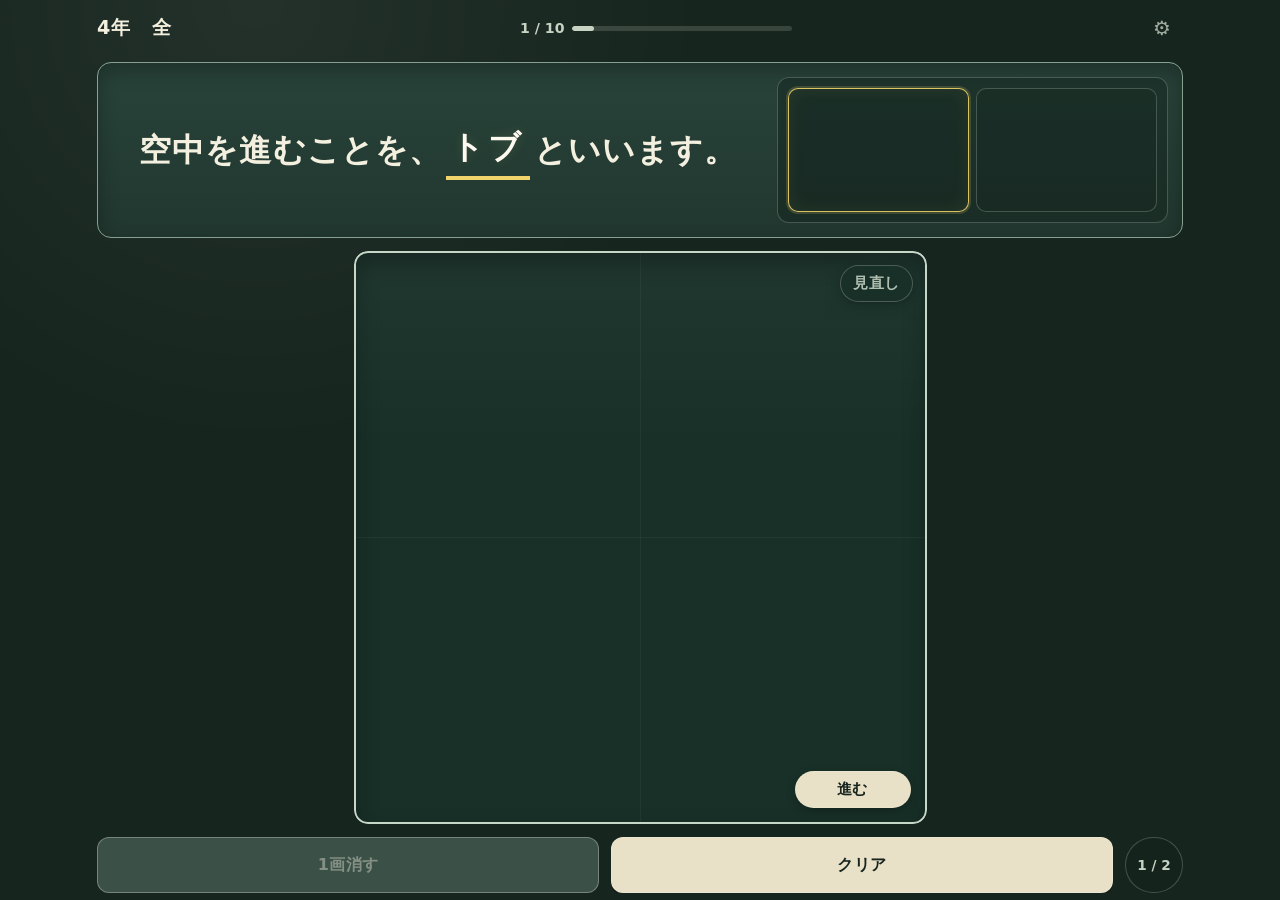
==== commit d447e3b8: "Update index.html" ====
--- a/index.html
+++ b/index.html
@@ -7,7 +7,7 @@
       content="width=device-width, initial-scale=1, maximum-scale=1, user-scalable=no, viewport-fit=cover"
     />
     <meta name="theme-color" content="#17251f" />
-    <title>DigiCanji</title>
+    <title>4年　全</title>
     <meta name="application-version" content="1.0.1" />
     <style>
 :root {
@@ -1874,12 +1874,5609 @@
 </style>
     <script id="digicanji-quiz-data" type="application/json">
 {
-  "quizId": "digicanji-demo-v1",
-  "title": "DigiCanji",
+  "quizId": "demo-4nen-zen",
+  "title": "4年　全",
   "questions": [
-    {"front":"改善を","prompt":"ハカル","back":"。","answer":"図る","explanation":"しようと考えること"},
-    {"front":"","prompt":"アツイ","back":"本を読む。","answer":"厚い","explanation":"物を横から見たときの幅がある"},
-    {"front":"選手の","prompt":"コウタイ","back":"を知らせる。","answer":"交代","explanation":"人の役割などを入れ替えること"}
+    {
+      "front": "人の",
+      "prompt": "ワルイ",
+      "back": "ところだけを見ない。",
+      "answer": "悪い",
+      "explanation": "よくないこと。"
+    },
+    {
+      "front": "家についたと聞いて、",
+      "prompt": "アンシン",
+      "back": "した。",
+      "answer": "安心",
+      "explanation": "心が落ちつくこと。"
+    },
+    {
+      "front": "夜の",
+      "prompt": "クライ",
+      "back": "道では明るい色の服を着る。",
+      "answer": "暗い",
+      "explanation": "光が少なく、よく見えないこと。"
+    },
+    {
+      "front": "病気のときは、",
+      "prompt": "イシャ",
+      "back": "にそうだんする。",
+      "answer": "医者",
+      "explanation": "病気やけがをなおす人。"
+    },
+    {
+      "front": "図書",
+      "prompt": "イイン",
+      "back": "として本をならべる。",
+      "answer": "委員",
+      "explanation": "みんなのために決められた仕事をする人。"
+    },
+    {
+      "front": "自分の",
+      "prompt": "イケン",
+      "back": "をはっきり話す。",
+      "answer": "意見",
+      "explanation": "あることについての考え。"
+    },
+    {
+      "front": "花を",
+      "prompt": "ソダテル",
+      "back": "ために、毎日水をやる。",
+      "answer": "育てる",
+      "explanation": "大きくなるように世話をすること。"
+    },
+    {
+      "front": "分からないことを",
+      "prompt": "テンイン",
+      "back": "に聞く。",
+      "answer": "店員",
+      "explanation": "店ではたらく人。"
+    },
+    {
+      "front": "けがをしたので、",
+      "prompt": "ビョウイン",
+      "back": "へ行った。",
+      "answer": "病院",
+      "explanation": "病気やけがをなおす場所。"
+    },
+    {
+      "front": "運動の後に水を",
+      "prompt": "ノム",
+      "back": "。",
+      "answer": "飲む",
+      "explanation": "口から水などを体に入れること。"
+    },
+    {
+      "front": "毎日少しずつ",
+      "prompt": "ウンドウ",
+      "back": "をする。",
+      "answer": "運動",
+      "explanation": "体を動かすこと。"
+    },
+    {
+      "front": "海で",
+      "prompt": "オヨグ",
+      "back": "前に、じゅんび体そうをする。",
+      "answer": "泳ぐ",
+      "explanation": "水の中を手足で進むこと。"
+    },
+    {
+      "front": "家族と",
+      "prompt": "エキマエ",
+      "back": "で待ち合わせる。",
+      "answer": "駅前",
+      "explanation": "駅のすぐ前の場所。"
+    },
+    {
+      "front": "紙の",
+      "prompt": "チュウオウ",
+      "back": "に題名を書く。",
+      "answer": "中央",
+      "explanation": "まん中のこと。"
+    },
+    {
+      "front": "友だちの",
+      "prompt": "ヨコガオ",
+      "back": "を絵にかく。",
+      "answer": "横顔",
+      "explanation": "顔を横から見た形。"
+    },
+    {
+      "front": "学校の",
+      "prompt": "オクジョウ",
+      "back": "から町を見る。",
+      "answer": "屋上",
+      "explanation": "建物の一番上の平らな場所。"
+    },
+    {
+      "front": "水の",
+      "prompt": "オンド",
+      "back": "をはかる。",
+      "answer": "温度",
+      "explanation": "あたたかさや寒さのどあい。"
+    },
+    {
+      "front": "大むかしの生き物の",
+      "prompt": "カセキ",
+      "back": "を見学した。",
+      "answer": "化石",
+      "explanation": "大むかしの生き物のあとが石のようになった物。"
+    },
+    {
+      "front": "重い",
+      "prompt": "ニモツ",
+      "back": "を二人で持つ。",
+      "answer": "荷物",
+      "explanation": "持ち運ぶ物。"
+    },
+    {
+      "front": "地図で",
+      "prompt": "セカイ",
+      "back": "の国々をたしかめる。",
+      "answer": "世界",
+      "explanation": "地球上のすべての国や場所。"
+    },
+    {
+      "front": "教科書を",
+      "prompt": "ヒラク",
+      "back": "。",
+      "answer": "開く",
+      "explanation": "とじている物をあけること。"
+    },
+    {
+      "front": "学校の",
+      "prompt": "ニカイ",
+      "back": "に音楽室がある。",
+      "answer": "二階",
+      "explanation": "一階の一つ上の階。"
+    },
+    {
+      "front": "冬の",
+      "prompt": "サムイ",
+      "back": "朝に手ぶくろをする。",
+      "answer": "寒い",
+      "explanation": "気温がひくく、つめたく感じること。"
+    },
+    {
+      "front": "読んだ本の",
+      "prompt": "カンソウ",
+      "back": "を書く。",
+      "answer": "感想",
+      "explanation": "心に感じたり考えたりしたこと。"
+    },
+    {
+      "front": "新しい",
+      "prompt": "カンジ",
+      "back": "をていねいに書く。",
+      "answer": "漢字",
+      "explanation": "日本語で使う文字の一つ。"
+    },
+    {
+      "front": "休日に",
+      "prompt": "トショカン",
+      "back": "で本をかりる。",
+      "answer": "図書館",
+      "explanation": "本を集めて、読むことができる場所。"
+    },
+    {
+      "front": "雨の後は",
+      "prompt": "カワギシ",
+      "back": "に近づかない。",
+      "answer": "川岸",
+      "explanation": "川の水と陸がつながる所。"
+    },
+    {
+      "front": "朝六時に",
+      "prompt": "オキル",
+      "back": "。",
+      "answer": "起きる",
+      "explanation": "ねている体をおこすこと。"
+    },
+    {
+      "front": "新しい",
+      "prompt": "ガッキ",
+      "back": "の目ひょうを決める。",
+      "answer": "学期",
+      "explanation": "学校の一年を分けた一つの期間。"
+    },
+    {
+      "front": "店に",
+      "prompt": "キャク",
+      "back": "が来たので、明るくあいさつした。",
+      "answer": "客",
+      "explanation": "店や家などをたずねて来る人。"
+    },
+    {
+      "front": "植物の育ち方を",
+      "prompt": "ケンキュウ",
+      "back": "する。",
+      "answer": "研究",
+      "explanation": "よく調べて、分からないことを明らかにすること。"
+    },
+    {
+      "front": "時間におくれないように",
+      "prompt": "イソグ",
+      "back": "。",
+      "answer": "急ぐ",
+      "explanation": "早く行動すること。"
+    },
+    {
+      "front": "新しい",
+      "prompt": "ガッキュウ",
+      "back": "で友だちを作る。",
+      "answer": "学級",
+      "explanation": "学校で同じ教室に集まる組。"
+    },
+    {
+      "front": "むかしの大きな",
+      "prompt": "ミヤ",
+      "back": "のあとを見学する。",
+      "answer": "宮",
+      "explanation": "王などが住んだ大きな建物。"
+    },
+    {
+      "front": "わたしたちは",
+      "prompt": "チキュウ",
+      "back": "に住んでいる。",
+      "answer": "地球",
+      "explanation": "人や多くの生き物が住む星。"
+    },
+    {
+      "front": "",
+      "prompt": "キョネン",
+      "back": "よりも本を多く読んだ。",
+      "answer": "去年",
+      "explanation": "今年の一つ前の年。"
+    },
+    {
+      "front": "川にかかる",
+      "prompt": "ハシ",
+      "back": "をわたる。",
+      "answer": "橋",
+      "explanation": "川や道の上を通るためにかけた物。"
+    },
+    {
+      "front": "みんなでそうじの",
+      "prompt": "サギョウ",
+      "back": "を進める。",
+      "answer": "作業",
+      "explanation": "仕事をすること。"
+    },
+    {
+      "front": "ものさしを使わずに",
+      "prompt": "キョクセン",
+      "back": "をかく。",
+      "answer": "曲線",
+      "explanation": "まがった線。"
+    },
+    {
+      "front": "テレビの",
+      "prompt": "ホウソウキョク",
+      "back": "を見学する。",
+      "answer": "放送局",
+      "explanation": "テレビやラジオを送る所。"
+    },
+    {
+      "front": "月が",
+      "prompt": "ギンイロ",
+      "back": "に光って見える。",
+      "answer": "銀色",
+      "explanation": "銀のように白く光る色。"
+    },
+    {
+      "front": "同じ",
+      "prompt": "チク",
+      "back": "の人とぼうさいを学ぶ。",
+      "answer": "地区",
+      "explanation": "町などを分けた一つの場所。"
+    },
+    {
+      "front": "算数が",
+      "prompt": "ニガテ",
+      "back": "でも、あきらめずに学ぶ。",
+      "answer": "苦手",
+      "explanation": "うまくできず、むずかしく感じること。"
+    },
+    {
+      "front": "使った",
+      "prompt": "ドウグ",
+      "back": "を元の場所にもどす。",
+      "answer": "道具",
+      "explanation": "仕事や作業に使う物。"
+    },
+    {
+      "front": "",
+      "prompt": "キミ",
+      "back": "の考えも聞かせてほしい。",
+      "answer": "君",
+      "explanation": "相手を親しくよぶ言い方。"
+    },
+    {
+      "front": "わたしは黒板を消す",
+      "prompt": "カカリ",
+      "back": "になった。",
+      "answer": "係",
+      "explanation": "決められた仕事を受け持つ人。"
+    },
+    {
+      "front": "この箱は思ったより",
+      "prompt": "カルイ",
+      "back": "。",
+      "answer": "軽い",
+      "explanation": "重さが少ないこと。"
+    },
+    {
+      "front": "指を切って",
+      "prompt": "チ",
+      "back": "が出たので、すぐに手当てした。",
+      "answer": "血",
+      "explanation": "体の中を流れる赤いえき体。"
+    },
+    {
+      "front": "話し合って、遠足の行き先を",
+      "prompt": "キメル",
+      "back": "。",
+      "answer": "決める",
+      "explanation": "考えた後で一つに定めること。"
+    },
+    {
+      "front": "ご飯をたく前に米を",
+      "prompt": "トグ",
+      "back": "。",
+      "answer": "研ぐ",
+      "explanation": "米を水の中でこすってあらうこと。"
+    },
+    {
+      "front": "地図を見て、正しい",
+      "prompt": "ケンメイ",
+      "back": "を書く。",
+      "answer": "県名",
+      "explanation": "県の名前。"
+    },
+    {
+      "front": "自転車を",
+      "prompt": "シャコ",
+      "back": "に入れる。",
+      "answer": "車庫",
+      "explanation": "車などを入れておく建物。"
+    },
+    {
+      "front": "大きな",
+      "prompt": "ミズウミ",
+      "back": "の近くで鳥を見た。",
+      "answer": "湖",
+      "explanation": "陸にかこまれた広い水の場所。"
+    },
+    {
+      "front": "話す人の方を",
+      "prompt": "ムク",
+      "back": "。",
+      "answer": "向く",
+      "explanation": "体や顔をその方へ動かすこと。"
+    },
+    {
+      "front": "家族とすごす時間を",
+      "prompt": "シアワセ",
+      "back": "に感じる。",
+      "answer": "幸せ",
+      "explanation": "心がみたされ、うれしいこと。"
+    },
+    {
+      "front": "大きな船が",
+      "prompt": "ミナト",
+      "back": "に入る。",
+      "answer": "港",
+      "explanation": "船が出入りする場所。"
+    },
+    {
+      "front": "青い",
+      "prompt": "シンゴウ",
+      "back": "をたしかめて道をわたる。",
+      "answer": "信号",
+      "explanation": "道を安全に通るための色や合図。"
+    },
+    {
+      "front": "植物の",
+      "prompt": "ネ",
+      "back": "が水をすう。",
+      "answer": "根",
+      "explanation": "植物をささえ、水をすう部分。"
+    },
+    {
+      "front": "町の",
+      "prompt": "マツリ",
+      "back": "でたいこをたたく。",
+      "answer": "祭り",
+      "explanation": "多くの人が集まっていわう行事。"
+    },
+    {
+      "front": "食べ終えた",
+      "prompt": "サラ",
+      "back": "を台所へ運ぶ。",
+      "answer": "皿",
+      "explanation": "食べ物をのせる平たい入れ物。"
+    },
+    {
+      "front": "自分の",
+      "prompt": "シゴト",
+      "back": "にせきにんを持つ。",
+      "answer": "仕事",
+      "explanation": "するべき作業や役目。"
+    },
+    {
+      "front": "物語を読んで、生と",
+      "prompt": "シ",
+      "back": "について考える。",
+      "answer": "死",
+      "explanation": "命がなくなること。"
+    },
+    {
+      "front": "道具を正しく",
+      "prompt": "ツカウ",
+      "back": "。",
+      "answer": "使う",
+      "explanation": "物をある目的のために用いること。"
+    },
+    {
+      "front": "時間になったので会を",
+      "prompt": "ハジメル",
+      "back": "。",
+      "answer": "始める",
+      "explanation": "物事を新しく行うこと。"
+    },
+    {
+      "front": "手の",
+      "prompt": "ユビ",
+      "back": "で数をしめす。",
+      "answer": "指",
+      "explanation": "手や足の先にある細い部分。"
+    },
+    {
+      "front": "むし歯をなおすために",
+      "prompt": "ハイシャ",
+      "back": "へ行く。",
+      "answer": "歯医者",
+      "explanation": "歯をなおす医者。"
+    },
+    {
+      "front": "春を表す短い",
+      "prompt": "シ",
+      "back": "を書く。",
+      "answer": "詩",
+      "explanation": "感じたことを言葉のひびきで表す文。"
+    },
+    {
+      "front": "今の人が終わったら、",
+      "prompt": "ツギ",
+      "back": "の人が話す。",
+      "answer": "次",
+      "explanation": "後に続くこと。"
+    },
+    {
+      "front": "見たことと考えを分け、",
+      "prompt": "ジジツ",
+      "back": "をたしかめる。",
+      "answer": "事実",
+      "explanation": "本当にあったこと。"
+    },
+    {
+      "front": "自分の荷物は自分で",
+      "prompt": "モツ",
+      "back": "。",
+      "answer": "持つ",
+      "explanation": "手などで物をささえること。"
+    },
+    {
+      "front": "入学",
+      "prompt": "シキ",
+      "back": "で名前をよばれた。",
+      "answer": "式",
+      "explanation": "学校などで行う決まった行事。"
+    },
+    {
+      "front": "秋になると、木の実が",
+      "prompt": "ミノル",
+      "back": "。",
+      "answer": "実る",
+      "explanation": "実ができて十分に育つこと。"
+    },
+    {
+      "front": "家族で",
+      "prompt": "シャシン",
+      "back": "をとる。",
+      "answer": "写真",
+      "explanation": "カメラでうつした絵。"
+    },
+    {
+      "front": "生き物を調べる",
+      "prompt": "ガクシャ",
+      "back": "の話を聞く。",
+      "answer": "学者",
+      "explanation": "学問を深く学び、調べる人。"
+    },
+    {
+      "front": "物語の",
+      "prompt": "シュジンコウ",
+      "back": "の気持ちを考える。",
+      "answer": "主人公",
+      "explanation": "物語の中心となる人。"
+    },
+    {
+      "front": "学校のきまりを",
+      "prompt": "マモル",
+      "back": "。",
+      "answer": "守る",
+      "explanation": "決まりにしたがうこと。"
+    },
+    {
+      "front": "つくえの上の本を",
+      "prompt": "トル",
+      "back": "。",
+      "answer": "取る",
+      "explanation": "手に持つこと。"
+    },
+    {
+      "front": "子どもは",
+      "prompt": "サケ",
+      "back": "を飲んではいけない。",
+      "answer": "酒",
+      "explanation": "大人が飲む、アルコールをふくむ飲み物。"
+    },
+    {
+      "front": "先生からせつ明を",
+      "prompt": "ウケル",
+      "back": "。",
+      "answer": "受ける",
+      "explanation": "相手から何かをもらうこと。"
+    },
+    {
+      "front": "",
+      "prompt": "キュウシュウ",
+      "back": "は日本の南西にある。",
+      "answer": "九州",
+      "explanation": "日本を作る大きな島の一つ。"
+    },
+    {
+      "front": "道に落ちたごみを",
+      "prompt": "ヒロウ",
+      "back": "。",
+      "answer": "拾う",
+      "explanation": "落ちている物を手に取ること。"
+    },
+    {
+      "front": "そうじが",
+      "prompt": "オワル",
+      "back": "まで、力を合わせる。",
+      "answer": "終わる",
+      "explanation": "続いていたことがすむこと。"
+    },
+    {
+      "front": "先生に新しい歌を",
+      "prompt": "ナラウ",
+      "back": "。",
+      "answer": "習う",
+      "explanation": "人から教えてもらうこと。"
+    },
+    {
+      "front": "調べたしりょうを",
+      "prompt": "アツメル",
+      "back": "。",
+      "answer": "集める",
+      "explanation": "一つの所に多くよせること。"
+    },
+    {
+      "front": "手紙に自分の",
+      "prompt": "ジュウショ",
+      "back": "を書く。",
+      "answer": "住所",
+      "explanation": "住んでいる場所を表すもの。"
+    },
+    {
+      "front": "この石はとても",
+      "prompt": "オモイ",
+      "back": "。",
+      "answer": "重い",
+      "explanation": "重さが大きいこと。"
+    },
+    {
+      "front": "帰ったら先に",
+      "prompt": "シュクダイ",
+      "back": "をする。",
+      "answer": "宿題",
+      "explanation": "家で行うように出された学習。"
+    },
+    {
+      "front": "道具を決めた",
+      "prompt": "バショ",
+      "back": "にもどす。",
+      "answer": "場所",
+      "explanation": "物や人がある所。"
+    },
+    {
+      "front": "夏の",
+      "prompt": "アツイ",
+      "back": "日は水をこまめに飲む。",
+      "answer": "暑い",
+      "explanation": "気温が高く、あつく感じること。"
+    },
+    {
+      "front": "こまっている人を",
+      "prompt": "タスケル",
+      "back": "。",
+      "answer": "助ける",
+      "explanation": "力をかして、こまりごとをへらすこと。"
+    },
+    {
+      "front": "おじいさんから",
+      "prompt": "ショウワ",
+      "back": "のくらしを聞く。",
+      "answer": "昭和",
+      "explanation": "日本の年のよび方の一つ。"
+    },
+    {
+      "front": "教室を出るときに電気を",
+      "prompt": "ケス",
+      "back": "。",
+      "answer": "消す",
+      "explanation": "ついている物をなくすこと。"
+    },
+    {
+      "front": "町の",
+      "prompt": "ショウテン",
+      "back": "で野菜を買う。",
+      "answer": "商店",
+      "explanation": "品物を売る店。"
+    },
+    {
+      "front": "読みやすい",
+      "prompt": "ブンショウ",
+      "back": "を書く。",
+      "answer": "文章",
+      "explanation": "いくつかの文をまとめたもの。"
+    },
+    {
+      "front": "力を合わせて試合に",
+      "prompt": "カツ",
+      "back": "。",
+      "answer": "勝つ",
+      "explanation": "相手よりよいせいせきを出すこと。"
+    },
+    {
+      "front": "時間をたしかめて電車に",
+      "prompt": "ノル",
+      "back": "。",
+      "answer": "乗る",
+      "explanation": "車や電車などの上や中に入ること。"
+    },
+    {
+      "front": "学校の庭に花を",
+      "prompt": "ウエル",
+      "back": "。",
+      "answer": "植える",
+      "explanation": "植物を土に入れて育てること。"
+    },
+    {
+      "front": "見学に",
+      "prompt": "モウシコム",
+      "back": "ため、名前を書く。",
+      "answer": "申しこむ",
+      "explanation": "参加したいと相手に伝えること。"
+    },
+    {
+      "front": "四月に",
+      "prompt": "シンチョウ",
+      "back": "をはかる。",
+      "answer": "身長",
+      "explanation": "体のたての長さ。"
+    },
+    {
+      "front": "お正月に家族で",
+      "prompt": "ジンジャ",
+      "back": "へ行く。",
+      "answer": "神社",
+      "explanation": "神をまつる場所。"
+    },
+    {
+      "front": "紙の",
+      "prompt": "マンナカ",
+      "back": "に円をかく。",
+      "answer": "真ん中",
+      "explanation": "ちょうど中央の所。"
+    },
+    {
+      "front": "この池は",
+      "prompt": "フカイ",
+      "back": "ので近づかない。",
+      "answer": "深い",
+      "explanation": "上から下までの長さが大きいこと。"
+    },
+    {
+      "front": "合図を聞いて前へ",
+      "prompt": "ススム",
+      "back": "。",
+      "answer": "進む",
+      "explanation": "前の方へ動くこと。"
+    },
+    {
+      "front": "小さい子の",
+      "prompt": "セワ",
+      "back": "をする。",
+      "answer": "世話",
+      "explanation": "人や生き物のために心をくばること。"
+    },
+    {
+      "front": "つくえの中を",
+      "prompt": "セイリ",
+      "back": "する。",
+      "answer": "整理",
+      "explanation": "物を分けて、きれいにならべること。"
+    },
+    {
+      "front": "おばあさんから土地の",
+      "prompt": "ムカシバナシ",
+      "back": "を聞く。",
+      "answer": "昔話",
+      "explanation": "むかしから伝わる話。"
+    },
+    {
+      "front": "学級の",
+      "prompt": "ゼンイン",
+      "back": "で話し合う。",
+      "answer": "全員",
+      "explanation": "その場にいる人のすべて。"
+    },
+    {
+      "front": "こまったときは先生に",
+      "prompt": "ソウダン",
+      "back": "する。",
+      "answer": "相談",
+      "explanation": "どうすればよいか人と話し合うこと。"
+    },
+    {
+      "front": "友だちに手紙を",
+      "prompt": "オクル",
+      "back": "。",
+      "answer": "送る",
+      "explanation": "物や人を相手の所へとどけること。"
+    },
+    {
+      "front": "実験の結果を",
+      "prompt": "ヨソウ",
+      "back": "する。",
+      "answer": "予想",
+      "explanation": "どうなるかを前もって考えること。"
+    },
+    {
+      "front": "走った後に深く",
+      "prompt": "イキ",
+      "back": "をする。",
+      "answer": "息",
+      "explanation": "口や鼻からすったり出したりする空気。"
+    },
+    {
+      "front": "この電車はとても",
+      "prompt": "ハヤイ",
+      "back": "。",
+      "answer": "速い",
+      "explanation": "動く時間が短いこと。"
+    },
+    {
+      "front": "",
+      "prompt": "カゾク",
+      "back": "で夕食を食べる。",
+      "answer": "家族",
+      "explanation": "同じ家でくらす親や子など。"
+    },
+    {
+      "front": "自分だけでなく、",
+      "prompt": "ホカ",
+      "back": "の人の考えも聞く。",
+      "answer": "他",
+      "explanation": "それとはちがうもの。"
+    },
+    {
+      "front": "ボールをバットで",
+      "prompt": "ウツ",
+      "back": "。",
+      "answer": "打つ",
+      "explanation": "強く当てること。"
+    },
+    {
+      "front": "友だちの考えに",
+      "prompt": "ハンタイ",
+      "back": "するときも、理由を話す。",
+      "answer": "反対",
+      "explanation": "ちがう考えをしめすこと。"
+    },
+    {
+      "front": "列の後ろでじゅん番を",
+      "prompt": "マツ",
+      "back": "。",
+      "answer": "待つ",
+      "explanation": "人や時が来るまでその場にいること。"
+    },
+    {
+      "front": "休んだ人に",
+      "prompt": "カワル",
+      "back": "って係をする。",
+      "answer": "代わる",
+      "explanation": "ほかの人の役目をすること。"
+    },
+    {
+      "front": "安全を",
+      "prompt": "ダイイチ",
+      "back": "に考える。",
+      "answer": "第一",
+      "explanation": "じゅん番が一番目であること。"
+    },
+    {
+      "front": "算数の",
+      "prompt": "モンダイ",
+      "back": "をよく読んでとく。",
+      "answer": "問題",
+      "explanation": "答えを考えるための問い。"
+    },
+    {
+      "front": "昔は",
+      "prompt": "スミ",
+      "back": "を火にして使った。",
+      "answer": "炭",
+      "explanation": "木をむして黒くした物。"
+    },
+    {
+      "front": "えんぴつが",
+      "prompt": "ミジカイ",
+      "back": "ので新しい物を使う。",
+      "answer": "短い",
+      "explanation": "長さが少ないこと。"
+    },
+    {
+      "front": "二人の先生の",
+      "prompt": "タイダン",
+      "back": "を聞く。",
+      "answer": "対談",
+      "explanation": "二人が向かい合って話すこと。"
+    },
+    {
+      "front": "寒いので上着を",
+      "prompt": "キル",
+      "back": "。",
+      "answer": "着る",
+      "explanation": "服を体につけること。"
+    },
+    {
+      "front": "道をわたるときは車に",
+      "prompt": "チュウイ",
+      "back": "する。",
+      "answer": "注意",
+      "explanation": "あぶないことに気をつけること。"
+    },
+    {
+      "front": "太い",
+      "prompt": "ハシラ",
+      "back": "が屋根をささえる。",
+      "answer": "柱",
+      "explanation": "建物をささえる、たての長い材。"
+    },
+    {
+      "front": "友だちは三",
+      "prompt": "チョウメ",
+      "back": "に住んでいる。",
+      "answer": "丁目",
+      "explanation": "町の中を分けた場所のよび方。"
+    },
+    {
+      "front": "大切な予定を",
+      "prompt": "テチョウ",
+      "back": "に書く。",
+      "answer": "手帳",
+      "explanation": "予定などを書く小さなノート。"
+    },
+    {
+      "front": "分からない言葉をじてんで",
+      "prompt": "シラベル",
+      "back": "。",
+      "answer": "調べる",
+      "explanation": "たしかなことを知るために見ること。"
+    },
+    {
+      "front": "にげたボールを",
+      "prompt": "オウ",
+      "back": "。",
+      "answer": "追う",
+      "explanation": "後からついて行くこと。"
+    },
+    {
+      "front": "明日の",
+      "prompt": "ヨテイ",
+      "back": "を家族に話す。",
+      "answer": "予定",
+      "explanation": "これから行うことを前もって決めたもの。"
+    },
+    {
+      "front": "家の",
+      "prompt": "ニワ",
+      "back": "で花を育てる。",
+      "answer": "庭",
+      "explanation": "家のまわりにある土の場所。"
+    },
+    {
+      "front": "音楽の時間に",
+      "prompt": "フエ",
+      "back": "をふく。",
+      "answer": "笛",
+      "explanation": "息を入れて音を出す道具。"
+    },
+    {
+      "front": "町を通る",
+      "prompt": "テツドウ",
+      "back": "について調べる。",
+      "answer": "鉄道",
+      "explanation": "電車が走る道とそのしくみ。"
+    },
+    {
+      "front": "走ると",
+      "prompt": "コロブ",
+      "back": "ことがあるので気をつける。",
+      "answer": "転ぶ",
+      "explanation": "体のバランスをくずしてたおれること。"
+    },
+    {
+      "front": "人や建物が多い",
+      "prompt": "トカイ",
+      "back": "でくらす。",
+      "answer": "都会",
+      "explanation": "人や建物が多く集まる町。"
+    },
+    {
+      "front": "読んだ文をもう",
+      "prompt": "イチド",
+      "back": "読む。",
+      "answer": "一度",
+      "explanation": "一回のこと。"
+    },
+    {
+      "front": "相手にボールをやさしく",
+      "prompt": "ナゲル",
+      "back": "。",
+      "answer": "投げる",
+      "explanation": "手から物をはなして飛ばすこと。"
+    },
+    {
+      "front": "",
+      "prompt": "ダイズ",
+      "back": "からみそやとうふを作る。",
+      "answer": "大豆",
+      "explanation": "食べ物になる黄色い豆。"
+    },
+    {
+      "front": "船で小さな",
+      "prompt": "シマ",
+      "back": "へ行く。",
+      "answer": "島",
+      "explanation": "まわりを水にかこまれた陸地。"
+    },
+    {
+      "front": "手をあらうために、ぬるい",
+      "prompt": "ユ",
+      "back": "を使う。",
+      "answer": "湯",
+      "explanation": "あたためた水。"
+    },
+    {
+      "front": "安全に気をつけて山に",
+      "prompt": "ノボル",
+      "back": "。",
+      "answer": "登る",
+      "explanation": "高い所へ進むこと。"
+    },
+    {
+      "front": "だれにでも",
+      "prompt": "ビョウドウ",
+      "back": "に分ける。",
+      "answer": "平等",
+      "explanation": "かたよりなく同じようにすること。"
+    },
+    {
+      "front": "合図を聞いて体を",
+      "prompt": "ウゴク",
+      "back": "。",
+      "answer": "動く",
+      "explanation": "場所や形をかえること。"
+    },
+    {
+      "front": "子ども向けの",
+      "prompt": "ドウワ",
+      "back": "を読む。",
+      "answer": "童話",
+      "explanation": "子どものために書かれた物語。"
+    },
+    {
+      "front": "米を作る",
+      "prompt": "ノウカ",
+      "back": "をたずねる。",
+      "answer": "農家",
+      "explanation": "田や畑で作物を育てる家。"
+    },
+    {
+      "front": "海の",
+      "prompt": "ナミ",
+      "back": "が高い日は近づかない。",
+      "answer": "波",
+      "explanation": "水面にできる上下の動き。"
+    },
+    {
+      "front": "学級のみんなに紙を",
+      "prompt": "クバル",
+      "back": "。",
+      "answer": "配る",
+      "explanation": "一人ずつにわたすこと。"
+    },
+    {
+      "front": "四は二の",
+      "prompt": "ニバイ",
+      "back": "である。",
+      "answer": "二倍",
+      "explanation": "同じ数を二つ合わせた大きさ。"
+    },
+    {
+      "front": "使わない物を",
+      "prompt": "ハコ",
+      "back": "に入れる。",
+      "answer": "箱",
+      "explanation": "物を入れるための四角い入れ物。"
+    },
+    {
+      "front": "",
+      "prompt": "ハタケ",
+      "back": "で野菜を育てる。",
+      "answer": "畑",
+      "explanation": "野菜などを作る土地。"
+    },
+    {
+      "front": "時間どおりに学校を",
+      "prompt": "シュッパツ",
+      "back": "する。",
+      "answer": "出発",
+      "explanation": "ある場所から出かけること。"
+    },
+    {
+      "front": "水にぬれて板が",
+      "prompt": "ソル",
+      "back": "ことがある。",
+      "answer": "反る",
+      "explanation": "まっすぐな物が弓のようにまがること。"
+    },
+    {
+      "front": "長い",
+      "prompt": "サカミチ",
+      "back": "をゆっくり上る。",
+      "answer": "坂道",
+      "explanation": "ななめになった道。"
+    },
+    {
+      "front": "木の",
+      "prompt": "イタ",
+      "back": "をならべて台を作る。",
+      "answer": "板",
+      "explanation": "木などを平たく切った物。"
+    },
+    {
+      "front": "りんごの",
+      "prompt": "カワ",
+      "back": "をうすくむく。",
+      "answer": "皮",
+      "explanation": "物の外側をつつむ部分。"
+    },
+    {
+      "front": "友だちとの別れを",
+      "prompt": "カナシイ",
+      "back": "と感じる。",
+      "answer": "悲しい",
+      "explanation": "心がいたみ、なきたくなること。"
+    },
+    {
+      "front": "夕日の",
+      "prompt": "ウツクシイ",
+      "back": "景色を見る。",
+      "answer": "美しい",
+      "explanation": "形や色がとてもきれいなこと。"
+    },
+    {
+      "front": "花のにおいを",
+      "prompt": "ハナ",
+      "back": "でかぐ。",
+      "answer": "鼻",
+      "explanation": "顔の中央にある、においを感じる部分。"
+    },
+    {
+      "front": "",
+      "prompt": "フデ",
+      "back": "で大きな字を書く。",
+      "answer": "筆",
+      "explanation": "毛をまとめて作った、字や絵をかく道具。"
+    },
+    {
+      "front": "水をひやして",
+      "prompt": "コオリ",
+      "back": "を作る。",
+      "answer": "氷",
+      "explanation": "水がつめたくなってかたまった物。"
+    },
+    {
+      "front": "紙の",
+      "prompt": "オモテ",
+      "back": "に名前を書く。",
+      "answer": "表",
+      "explanation": "物の外から見える方。"
+    },
+    {
+      "front": "五十メートルを何",
+      "prompt": "ビョウ",
+      "back": "で走るかはかる。",
+      "answer": "秒",
+      "explanation": "時間を表す短い単位。"
+    },
+    {
+      "front": "手あらいをして",
+      "prompt": "ビョウキ",
+      "back": "をふせぐ。",
+      "answer": "病気",
+      "explanation": "体のぐあいが悪くなること。"
+    },
+    {
+      "front": "店にならぶ",
+      "prompt": "シナモノ",
+      "back": "を見くらべる。",
+      "answer": "品物",
+      "explanation": "売ったり買ったりする物。"
+    },
+    {
+      "front": "試合に",
+      "prompt": "マケル",
+      "back": "ても、相手をたたえる。",
+      "answer": "負ける",
+      "explanation": "相手よりせいせきが下になること。"
+    },
+    {
+      "front": "分からない",
+      "prompt": "ブブン",
+      "back": "に線を引く。",
+      "answer": "部分",
+      "explanation": "全体の中の一つの所。"
+    },
+    {
+      "front": "明日の",
+      "prompt": "ヨウフク",
+      "back": "をじゅんびする。",
+      "answer": "洋服",
+      "explanation": "体に着る物。"
+    },
+    {
+      "front": "みんなの",
+      "prompt": "コウフク",
+      "back": "をねがう。",
+      "answer": "幸福",
+      "explanation": "心がみたされ、しあわせなこと。"
+    },
+    {
+      "front": "池に住む",
+      "prompt": "イキモノ",
+      "back": "を調べる。",
+      "answer": "生き物",
+      "explanation": "命をもつもの。"
+    },
+    {
+      "front": "土を",
+      "prompt": "タイラ",
+      "back": "にならして花を植える。",
+      "answer": "平ら",
+      "explanation": "でこぼこがないこと。"
+    },
+    {
+      "front": "かりた本を図書館に",
+      "prompt": "カエス",
+      "back": "。",
+      "answer": "返す",
+      "explanation": "元の人や場所にもどすこと。"
+    },
+    {
+      "front": "毎日少しずつ漢字を",
+      "prompt": "ベンキョウ",
+      "back": "する。",
+      "answer": "勉強",
+      "explanation": "分からないことを学ぶこと。"
+    },
+    {
+      "front": "つかまえた虫を草むらに",
+      "prompt": "ハナス",
+      "back": "。",
+      "answer": "放す",
+      "explanation": "手に持っていた物を自由にすること。"
+    },
+    {
+      "front": "料理の",
+      "prompt": "アジ",
+      "back": "をたしかめる。",
+      "answer": "味",
+      "explanation": "食べ物を口にしたときの感じ。"
+    },
+    {
+      "front": "人や生き物の",
+      "prompt": "イノチ",
+      "back": "を大切にする。",
+      "answer": "命",
+      "explanation": "生きている力。"
+    },
+    {
+      "front": "建物の",
+      "prompt": "ショウメン",
+      "back": "に入口がある。",
+      "answer": "正面",
+      "explanation": "まっすぐ前の方。"
+    },
+    {
+      "front": "文を読んで",
+      "prompt": "トイ",
+      "back": "に答える。",
+      "answer": "問い",
+      "explanation": "答えをもとめる文や言葉。"
+    },
+    {
+      "front": "自分の",
+      "prompt": "ヤクメ",
+      "back": "をさい後まで行う。",
+      "answer": "役目",
+      "explanation": "受け持った仕事。"
+    },
+    {
+      "front": "医者に言われたとおりに",
+      "prompt": "クスリ",
+      "back": "を飲む。",
+      "answer": "薬",
+      "explanation": "病気やけがをなおすための物。"
+    },
+    {
+      "front": "自分の考えと、その",
+      "prompt": "リユウ",
+      "back": "を話す。",
+      "answer": "理由",
+      "explanation": "なぜそうなるかというわけ。"
+    },
+    {
+      "front": "料理で使った",
+      "prompt": "アブラ",
+      "back": "を水に流さない。",
+      "answer": "油",
+      "explanation": "水とまざりにくい、ぬるぬるした物。"
+    },
+    {
+      "front": "この町は花で",
+      "prompt": "ユウメイ",
+      "back": "だ。",
+      "answer": "有名",
+      "explanation": "多くの人に名前を知られていること。"
+    },
+    {
+      "front": "きまりを守って公園で",
+      "prompt": "アソブ",
+      "back": "。",
+      "answer": "遊ぶ",
+      "explanation": "楽しく体や道具を使ってすごすこと。"
+    },
+    {
+      "front": "明日の学習を",
+      "prompt": "ヨシュウ",
+      "back": "する。",
+      "answer": "予習",
+      "explanation": "学ぶ前に少し調べておくこと。"
+    },
+    {
+      "front": "",
+      "prompt": "ヒツジ",
+      "back": "の毛から糸を作る。",
+      "answer": "羊",
+      "explanation": "白くてやわらかい毛をもつ動物。"
+    },
+    {
+      "front": "日本の東には",
+      "prompt": "タイヘイヨウ",
+      "back": "が広がる。",
+      "answer": "太平洋",
+      "explanation": "日本の東にある大きな海。"
+    },
+    {
+      "front": "秋になると木の",
+      "prompt": "ハ",
+      "back": "が色づく。",
+      "answer": "葉",
+      "explanation": "植物のくきやえだから出る平たい部分。"
+    },
+    {
+      "front": "",
+      "prompt": "タイヨウ",
+      "back": "の光で地面があたたまる。",
+      "answer": "太陽",
+      "explanation": "地球を明るくてらす星。"
+    },
+    {
+      "front": "実験の",
+      "prompt": "ヨウス",
+      "back": "をよく見る。",
+      "answer": "様子",
+      "explanation": "物事がどのようになっているかということ。"
+    },
+    {
+      "front": "木の葉が地面に",
+      "prompt": "オチル",
+      "back": "。",
+      "answer": "落ちる",
+      "explanation": "上から下へ動くこと。"
+    },
+    {
+      "front": "川の水が海へ",
+      "prompt": "ナガレル",
+      "back": "。",
+      "answer": "流れる",
+      "explanation": "水などが続いて動くこと。"
+    },
+    {
+      "front": "家族で京都へ",
+      "prompt": "リョコウ",
+      "back": "する。",
+      "answer": "旅行",
+      "explanation": "家をはなれてよその土地へ行くこと。"
+    },
+    {
+      "front": "",
+      "prompt": "リョウテ",
+      "back": "で大切な物を持つ。",
+      "answer": "両手",
+      "explanation": "右手と左手の二つ。"
+    },
+    {
+      "front": "山の木々が",
+      "prompt": "ミドリ",
+      "back": "にかがやく。",
+      "answer": "緑",
+      "explanation": "草や葉のような色。"
+    },
+    {
+      "front": "教えてくれた人に",
+      "prompt": "レイ",
+      "back": "を言う。",
+      "answer": "礼",
+      "explanation": "ありがとうの気持ちを表すこと。"
+    },
+    {
+      "front": "店の前に長い",
+      "prompt": "ギョウレツ",
+      "back": "ができる。",
+      "answer": "行列",
+      "explanation": "人や物がじゅんにならぶこと。"
+    },
+    {
+      "front": "上手になるまで何度も",
+      "prompt": "レンシュウ",
+      "back": "する。",
+      "answer": "練習",
+      "explanation": "できるようにくり返し行うこと。"
+    },
+    {
+      "front": "広い",
+      "prompt": "ドウロ",
+      "back": "をわたるときは信号を見る。",
+      "answer": "道路",
+      "explanation": "人や車が通る道。"
+    },
+    {
+      "front": "世界の",
+      "prompt": "ヘイワ",
+      "back": "について考える。",
+      "answer": "平和",
+      "explanation": "あらそいがなく、おだやかなこと。"
+    },
+    {
+      "front": "",
+      "prompt": "エヒメ",
+      "back": "県は四国にある。",
+      "answer": "愛媛",
+      "explanation": "四国にある県の名前。"
+    },
+    {
+      "front": "話し合いで、よい",
+      "prompt": "アン",
+      "back": "を出す。",
+      "answer": "案",
+      "explanation": "考えて出したやり方。"
+    },
+    {
+      "front": "三人",
+      "prompt": "イジョウ",
+      "back": "で一つの組を作る。",
+      "answer": "以上",
+      "explanation": "その数をふくみ、それより多いこと。"
+    },
+    {
+      "front": "季節に合う",
+      "prompt": "イフク",
+      "back": "を着る。",
+      "answer": "衣服",
+      "explanation": "体に着る物。"
+    },
+    {
+      "front": "地図で学校の",
+      "prompt": "イチ",
+      "back": "をたしかめる。",
+      "answer": "位置",
+      "explanation": "物や場所がある所。"
+    },
+    {
+      "front": "",
+      "prompt": "イバラキ",
+      "back": "県は関東にある。",
+      "answer": "茨城",
+      "explanation": "関東にある県の名前。"
+    },
+    {
+      "front": "赤い旗を集合場所の",
+      "prompt": "メジルシ",
+      "back": "にする。",
+      "answer": "目印",
+      "explanation": "場所などを見つけるためのしるし。"
+    },
+    {
+      "front": "外国の人と",
+      "prompt": "エイゴ",
+      "back": "であいさつする。",
+      "answer": "英語",
+      "explanation": "イギリスやアメリカなどで使う言葉。"
+    },
+    {
+      "front": "食べ物から体にいる",
+      "prompt": "エイヨウ",
+      "back": "を取る。",
+      "answer": "栄養",
+      "explanation": "体を育て、元気にするもと。"
+    },
+    {
+      "front": "料理に",
+      "prompt": "ショクエン",
+      "back": "を入れすぎない。",
+      "answer": "食塩",
+      "explanation": "食べ物の味をしおからくする物。"
+    },
+    {
+      "front": "",
+      "prompt": "シズオカ",
+      "back": "県からふじ山が見える。",
+      "answer": "静岡",
+      "explanation": "中部地方にある県の名前。"
+    },
+    {
+      "front": "",
+      "prompt": "イチオク",
+      "back": "は一万を一万こ集めた数だ。",
+      "answer": "一億",
+      "explanation": "一万の一万倍の数。"
+    },
+    {
+      "front": "水に少しだけ塩を",
+      "prompt": "クワエル",
+      "back": "。",
+      "answer": "加える",
+      "explanation": "もとの物にほかの物を足すこと。"
+    },
+    {
+      "front": "実験の",
+      "prompt": "ケッカ",
+      "back": "を表にまとめる。",
+      "answer": "結果",
+      "explanation": "物事をした後に出たもの。"
+    },
+    {
+      "front": "船が多くの",
+      "prompt": "カモツ",
+      "back": "を運ぶ。",
+      "answer": "貨物",
+      "explanation": "車や船などで運ぶ品物。"
+    },
+    {
+      "front": "学習の",
+      "prompt": "カダイ",
+      "back": "を一つずつ進める。",
+      "answer": "課題",
+      "explanation": "しなければならない学習や仕事。"
+    },
+    {
+      "front": "あたたかくなり、たねから",
+      "prompt": "メ",
+      "back": "が出た。",
+      "answer": "芽",
+      "explanation": "たねやくきから出る、育ち始めた部分。"
+    },
+    {
+      "front": "新年のあいさつをする",
+      "prompt": "ネンガ",
+      "back": "じょうを書く。",
+      "answer": "年賀",
+      "explanation": "新しい年をいわうこと。"
+    },
+    {
+      "front": "まちがった考え方を",
+      "prompt": "アラタメル",
+      "back": "。",
+      "answer": "改める",
+      "explanation": "よくない所をなおすこと。"
+    },
+    {
+      "front": "工場では大きな",
+      "prompt": "キカイ",
+      "back": "が動く。",
+      "answer": "機械",
+      "explanation": "人の仕事を助けるしくみをもつ道具。"
+    },
+    {
+      "front": "ごみを川に流すと生き物に",
+      "prompt": "ガイ",
+      "back": "が出る。",
+      "answer": "害",
+      "explanation": "人や生き物をきずつけること。"
+    },
+    {
+      "front": "大きな通りに店がならぶ",
+      "prompt": "マチ",
+      "back": "を歩く。",
+      "answer": "街",
+      "explanation": "大きな通りに店や建物が集まる場所。"
+    },
+    {
+      "front": "",
+      "prompt": "カクジ",
+      "back": "で使った道具をかたづける。",
+      "answer": "各自",
+      "explanation": "一人一人がそれぞれにすること。"
+    },
+    {
+      "front": "新しい漢字の形を",
+      "prompt": "オボエル",
+      "back": "。",
+      "answer": "覚える",
+      "explanation": "心や頭にしっかり入れること。"
+    },
+    {
+      "front": "",
+      "prompt": "ニイガタ",
+      "back": "県は日本海に面している。",
+      "answer": "新潟",
+      "explanation": "中部地方にある県の名前。"
+    },
+    {
+      "front": "力を合わせて作品を",
+      "prompt": "カンセイ",
+      "back": "させる。",
+      "answer": "完成",
+      "explanation": "作っていた物ができ上がること。"
+    },
+    {
+      "front": "国の仕事をまとめる",
+      "prompt": "チョウカン",
+      "back": "の話を聞く。",
+      "answer": "長官",
+      "explanation": "役所などで高い立場にある人。"
+    },
+    {
+      "front": "学級の本をみんなで",
+      "prompt": "カンリ",
+      "back": "する。",
+      "answer": "管理",
+      "explanation": "よいじょうたいをたもつように世話をすること。"
+    },
+    {
+      "front": "植物とこん虫の",
+      "prompt": "カンケイ",
+      "back": "を調べる。",
+      "answer": "関係",
+      "explanation": "二つ以上の物事のつながり。"
+    },
+    {
+      "front": "花の育つ様子を毎日",
+      "prompt": "カンサツ",
+      "back": "する。",
+      "answer": "観察",
+      "explanation": "物の様子をよく見ること。"
+    },
+    {
+      "front": "みんなの安全を",
+      "prompt": "ネガウ",
+      "back": "。",
+      "answer": "願う",
+      "explanation": "そうなってほしいと思うこと。"
+    },
+    {
+      "front": "",
+      "prompt": "ギフ",
+      "back": "県は日本の中央に近い。",
+      "answer": "岐阜",
+      "explanation": "中部地方にある県の名前。"
+    },
+    {
+      "front": "しょう来の",
+      "prompt": "キボウ",
+      "back": "を作文に書く。",
+      "answer": "希望",
+      "explanation": "こうなりたい、こうしたいというねがい。"
+    },
+    {
+      "front": "日本には四つの",
+      "prompt": "キセツ",
+      "back": "がある。",
+      "answer": "季節",
+      "explanation": "春、夏、秋、冬の分け方。"
+    },
+    {
+      "front": "国を表す",
+      "prompt": "コッキ",
+      "back": "を大切にあつかう。",
+      "answer": "国旗",
+      "explanation": "その国を表す旗。"
+    },
+    {
+      "front": "料理をきれいな",
+      "prompt": "ウツワ",
+      "back": "に入れる。",
+      "answer": "器",
+      "explanation": "食べ物などを入れる物。"
+    },
+    {
+      "front": "町の",
+      "prompt": "ギカイ",
+      "back": "で大切なことを話し合う。",
+      "answer": "議会",
+      "explanation": "代表の人が集まって話し合う会。"
+    },
+    {
+      "front": "問題の答えを",
+      "prompt": "モトメル",
+      "back": "。",
+      "answer": "求める",
+      "explanation": "必要な物や答えをえようとすること。"
+    },
+    {
+      "front": "悲しいときに",
+      "prompt": "ナク",
+      "back": "ことがある。",
+      "answer": "泣く",
+      "explanation": "なみだを流すこと。"
+    },
+    {
+      "front": "学校の",
+      "prompt": "キュウショク",
+      "back": "をのこさず食べる。",
+      "answer": "給食",
+      "explanation": "学校でみんなに出される食事。"
+    },
+    {
+      "front": "答えたいときは",
+      "prompt": "キョシュ",
+      "back": "をする。",
+      "answer": "挙手",
+      "explanation": "手を上げること。"
+    },
+    {
+      "front": "海で魚をとる",
+      "prompt": "ギョギョウ",
+      "back": "について学ぶ。",
+      "answer": "漁業",
+      "explanation": "魚や貝などをとる仕事。"
+    },
+    {
+      "front": "二つの学級が",
+      "prompt": "キョウドウ",
+      "back": "で作品を作る。",
+      "answer": "共同",
+      "explanation": "何人かが力を合わせて行うこと。"
+    },
+    {
+      "front": "みんなで",
+      "prompt": "キョウリョク",
+      "back": "してそうじをする。",
+      "answer": "協力",
+      "explanation": "力を合わせること。"
+    },
+    {
+      "front": "",
+      "prompt": "カガミ",
+      "back": "を見て、ぼうしの向きを直す。",
+      "answer": "鏡",
+      "explanation": "物のすがたをうつす道具。"
+    },
+    {
+      "front": "友だちと速さを",
+      "prompt": "キョウソウ",
+      "back": "する。",
+      "answer": "競争",
+      "explanation": "どちらがすぐれているかをくらべること。"
+    },
+    {
+      "front": "南や北の",
+      "prompt": "キョクチ",
+      "back": "には氷が多い。",
+      "answer": "極地",
+      "explanation": "地球の南北のはしに近い場所。"
+    },
+    {
+      "front": "山で",
+      "prompt": "クマ",
+      "back": "に出会わないように気をつける。",
+      "answer": "熊",
+      "explanation": "山などに住む大きな動物。"
+    },
+    {
+      "front": "火事にそなえてひなん",
+      "prompt": "クンレン",
+      "back": "を行う。",
+      "answer": "訓練",
+      "explanation": "できるように何度も練習すること。"
+    },
+    {
+      "front": "むかしの",
+      "prompt": "グン",
+      "back": "の動きを地図で調べる。",
+      "answer": "軍",
+      "explanation": "国を守るために集められた人々。"
+    },
+    {
+      "front": "いくつかの町や村を一つの",
+      "prompt": "グン",
+      "back": "として表す。",
+      "answer": "郡",
+      "explanation": "いくつかの町や村をまとめたもの。"
+    },
+    {
+      "front": "鳥の",
+      "prompt": "ムレ",
+      "back": "が空を飛んでいる。",
+      "answer": "群れ",
+      "explanation": "多くの生き物が集まったもの。"
+    },
+    {
+      "front": "円の",
+      "prompt": "チョッケイ",
+      "back": "をものさしではかる。",
+      "answer": "直径",
+      "explanation": "円の中心を通るはしからはしまでの長さ。"
+    },
+    {
+      "front": "山の上から美しい",
+      "prompt": "ケシキ",
+      "back": "を見る。",
+      "answer": "景色",
+      "explanation": "目の前に広がるながめ。"
+    },
+    {
+      "front": "人を笑顔にする",
+      "prompt": "ゲイニン",
+      "back": "の話を聞く。",
+      "answer": "芸人",
+      "explanation": "人前で楽しい芸を見せる人。"
+    },
+    {
+      "front": "茶わんのふちが少し",
+      "prompt": "カケル",
+      "back": "。",
+      "answer": "欠ける",
+      "explanation": "あるべき部分がなくなること。"
+    },
+    {
+      "front": "ほどけないようにひもを",
+      "prompt": "ムスブ",
+      "back": "。",
+      "answer": "結ぶ",
+      "explanation": "二つの物をつないでとめること。"
+    },
+    {
+      "front": "町の古い",
+      "prompt": "タテモノ",
+      "back": "について調べる。",
+      "answer": "建物",
+      "explanation": "人が中に入れるように建てた物。"
+    },
+    {
+      "front": "早ね早起きで",
+      "prompt": "ケンコウ",
+      "back": "をたもつ。",
+      "answer": "健康",
+      "explanation": "心と体のぐあいがよいこと。"
+    },
+    {
+      "front": "田植えの",
+      "prompt": "タイケン",
+      "back": "を作文に書く。",
+      "answer": "体験",
+      "explanation": "自分で実さいにしてみること。"
+    },
+    {
+      "front": "土をしっかりふんで",
+      "prompt": "カタメル",
+      "back": "。",
+      "answer": "固める",
+      "explanation": "やわらかい物をかたくすること。"
+    },
+    {
+      "front": "何度も練習して発表を",
+      "prompt": "セイコウ",
+      "back": "させる。",
+      "answer": "成功",
+      "explanation": "目ひょうどおりにうまくいくこと。"
+    },
+    {
+      "front": "自分の",
+      "prompt": "スキ",
+      "back": "な本をしょうかいする。",
+      "answer": "好き",
+      "explanation": "心がひかれ、よいと思うこと。"
+    },
+    {
+      "front": "花のよい",
+      "prompt": "カオリ",
+      "back": "がただよう。",
+      "answer": "香り",
+      "explanation": "鼻で感じるよいにおい。"
+    },
+    {
+      "front": "土地による",
+      "prompt": "キコウ",
+      "back": "のちがいを調べる。",
+      "answer": "気候",
+      "explanation": "ある土地の長い間の天気の様子。"
+    },
+    {
+      "front": "",
+      "prompt": "サガ",
+      "back": "県では米作りもさかんだ。",
+      "answer": "佐賀",
+      "explanation": "九州地方にある県の名前。"
+    },
+    {
+      "front": "二つの長さの",
+      "prompt": "サ",
+      "back": "をもとめる。",
+      "answer": "差",
+      "explanation": "二つの数や物のちがい。"
+    },
+    {
+      "front": "畑でとれた",
+      "prompt": "ヤサイ",
+      "back": "を食べる。",
+      "answer": "野菜",
+      "explanation": "畑で育て、食べる植物。"
+    },
+    {
+      "front": "話を",
+      "prompt": "サイゴ",
+      "back": "までよく聞く。",
+      "answer": "最後",
+      "explanation": "一番後のこと。"
+    },
+    {
+      "front": "",
+      "prompt": "サイタマ",
+      "back": "県は東京都の北にある。",
+      "answer": "埼玉",
+      "explanation": "関東地方にある県の名前。"
+    },
+    {
+      "front": "工作に使う",
+      "prompt": "ザイリョウ",
+      "back": "をそろえる。",
+      "answer": "材料",
+      "explanation": "物を作るもとになる物。"
+    },
+    {
+      "front": "",
+      "prompt": "ナガサキ",
+      "back": "県は九州地方にある。",
+      "answer": "長崎",
+      "explanation": "九州地方にある県の名前。"
+    },
+    {
+      "front": "",
+      "prompt": "キノウ",
+      "back": "読んだ本の続きを読む。",
+      "answer": "昨日",
+      "explanation": "今日の一つ前の日。"
+    },
+    {
+      "front": "名前を書いた",
+      "prompt": "フダ",
+      "back": "を箱に入れる。",
+      "answer": "札",
+      "explanation": "文字などを書いてしるしにする板や紙。"
+    },
+    {
+      "front": "学級新聞を",
+      "prompt": "インサツ",
+      "back": "する。",
+      "answer": "印刷",
+      "explanation": "同じ文字や絵を紙に多くうつすこと。"
+    },
+    {
+      "front": "町のそうじに",
+      "prompt": "サンカ",
+      "back": "する。",
+      "answer": "参加",
+      "explanation": "会や行事に加わること。"
+    },
+    {
+      "front": "工場で品物を",
+      "prompt": "セイサン",
+      "back": "する。",
+      "answer": "生産",
+      "explanation": "品物などを作り出すこと。"
+    },
+    {
+      "front": "秋になり、木の葉が",
+      "prompt": "チル",
+      "back": "。",
+      "answer": "散る",
+      "explanation": "まとまっていた物がばらばらになること。"
+    },
+    {
+      "front": "食べ物が",
+      "prompt": "ノコル",
+      "back": "ないように分ける。",
+      "answer": "残る",
+      "explanation": "全部なくならず、一部があること。"
+    },
+    {
+      "front": "用紙に自分の",
+      "prompt": "シメイ",
+      "back": "を書く。",
+      "answer": "氏名",
+      "explanation": "名字と名前。"
+    },
+    {
+      "front": "学級会の",
+      "prompt": "シカイ",
+      "back": "を二人で行う。",
+      "answer": "司会",
+      "explanation": "会の進み方をまとめる人。"
+    },
+    {
+      "front": "考えた方法を一度",
+      "prompt": "タメス",
+      "back": "。",
+      "answer": "試す",
+      "explanation": "うまくいくか、やってみること。"
+    },
+    {
+      "front": "全校",
+      "prompt": "ジドウ",
+      "back": "が校庭に集まる。",
+      "answer": "児童",
+      "explanation": "小学校に通う子ども。"
+    },
+    {
+      "front": "けがを早く",
+      "prompt": "ナオス",
+      "back": "ために休む。",
+      "answer": "治す",
+      "explanation": "病気やけがをよくすること。"
+    },
+    {
+      "front": "",
+      "prompt": "シガ",
+      "back": "県には大きな湖がある。",
+      "answer": "滋賀",
+      "explanation": "きんき地方にある県の名前。"
+    },
+    {
+      "front": "分からない言葉を",
+      "prompt": "ジショ",
+      "back": "で調べる。",
+      "answer": "辞書",
+      "explanation": "言葉の意味や使い方を調べる本。"
+    },
+    {
+      "front": "森で",
+      "prompt": "シカ",
+      "back": "の足あとを見つけた。",
+      "answer": "鹿",
+      "explanation": "角をもつことがある山の動物。"
+    },
+    {
+      "front": "一度",
+      "prompt": "ウシナウ",
+      "back": "った時間はもどらない。",
+      "answer": "失う",
+      "explanation": "持っていた物や大切なものをなくすこと。"
+    },
+    {
+      "front": "図書館で本を",
+      "prompt": "カリル",
+      "back": "。",
+      "answer": "借りる",
+      "explanation": "後で返すやくそくで使わせてもらうこと。"
+    },
+    {
+      "front": "春に花の",
+      "prompt": "タネ",
+      "back": "をまく。",
+      "answer": "種",
+      "explanation": "植物が育ち始めるもと。"
+    },
+    {
+      "front": "学校の",
+      "prompt": "マワリ",
+      "back": "を安全に歩く。",
+      "answer": "周り",
+      "explanation": "ある物や場所をかこむ近くの所。"
+    },
+    {
+      "front": "友だちの入学を",
+      "prompt": "イワウ",
+      "back": "。",
+      "answer": "祝う",
+      "explanation": "よいことをよろこぶ気持ちを表すこと。"
+    },
+    {
+      "front": "",
+      "prompt": "ジュンバン",
+      "back": "を守って発表する。",
+      "answer": "順番",
+      "explanation": "物事を行うじゅんじょ。"
+    },
+    {
+      "front": "",
+      "prompt": "ハジメテ",
+      "back": "一人で料理を作った。",
+      "answer": "初めて",
+      "explanation": "今までに一度もなく、今回が一回目であること。"
+    },
+    {
+      "front": "海の近くに大きな",
+      "prompt": "マツ",
+      "back": "が立っている。",
+      "answer": "松",
+      "explanation": "一年中緑の葉をつける木。"
+    },
+    {
+      "front": "友だちの楽しい話を聞いて",
+      "prompt": "ワラウ",
+      "back": "。",
+      "answer": "笑う",
+      "explanation": "うれしさやおかしさを顔や声に出すこと。"
+    },
+    {
+      "front": "学級のみんなで歌を",
+      "prompt": "ガッショウ",
+      "back": "する。",
+      "answer": "合唱",
+      "explanation": "何人かが声を合わせて歌うこと。"
+    },
+    {
+      "front": "魚を火で",
+      "prompt": "ヤク",
+      "back": "。",
+      "answer": "焼く",
+      "explanation": "火を通して食べられるようにすること。"
+    },
+    {
+      "front": "月が夜の道を",
+      "prompt": "テラス",
+      "back": "。",
+      "answer": "照らす",
+      "explanation": "光を当てて明るくすること。"
+    },
+    {
+      "front": "",
+      "prompt": "オキナワ",
+      "back": "県は日本の南西にある。",
+      "answer": "沖縄",
+      "explanation": "日本の南西にある県の名前。"
+    },
+    {
+      "front": "国の仕事を受け持つ",
+      "prompt": "ダイジン",
+      "back": "の話を聞く。",
+      "answer": "大臣",
+      "explanation": "国の大切な仕事を受け持つ人。"
+    },
+    {
+      "front": "友だちの言葉を",
+      "prompt": "シンジル",
+      "back": "。",
+      "answer": "信じる",
+      "explanation": "本当だと思うこと。"
+    },
+    {
+      "front": "昔は",
+      "prompt": "イド",
+      "back": "から水をくんだ。",
+      "answer": "井戸",
+      "explanation": "地面を深くほって水をくむ所。"
+    },
+    {
+      "front": "植物の",
+      "prompt": "セイチョウ",
+      "back": "を写真にのこす。",
+      "answer": "成長",
+      "explanation": "育って大きくなること。"
+    },
+    {
+      "front": "一日の行動を",
+      "prompt": "ハンセイ",
+      "back": "する。",
+      "answer": "反省",
+      "explanation": "自分の行いをふり返り、直す所を考えること。"
+    },
+    {
+      "front": "山から",
+      "prompt": "キヨイ",
+      "back": "水が流れる。",
+      "answer": "清い",
+      "explanation": "にごりやよごれがなく、きれいなこと。"
+    },
+    {
+      "front": "図書館では",
+      "prompt": "シズカ",
+      "back": "に本を読む。",
+      "answer": "静か",
+      "explanation": "音が少なく、おちついていること。"
+    },
+    {
+      "front": "決められた",
+      "prompt": "セキ",
+      "back": "にすわる。",
+      "answer": "席",
+      "explanation": "人がすわる場所。"
+    },
+    {
+      "front": "長方形の",
+      "prompt": "メンセキ",
+      "back": "をもとめる。",
+      "answer": "面積",
+      "explanation": "平らな所の広さ。"
+    },
+    {
+      "front": "紙を半分に",
+      "prompt": "オル",
+      "back": "。",
+      "answer": "折る",
+      "explanation": "曲げて重ねたり、切れ目をつけたりすること。"
+    },
+    {
+      "front": "調べたことを分かりやすく",
+      "prompt": "セツメイ",
+      "back": "する。",
+      "answer": "説明",
+      "explanation": "分かるようにくわしく話すこと。"
+    },
+    {
+      "front": "水が",
+      "prompt": "アサイ",
+      "back": "場所で遊ぶ。",
+      "answer": "浅い",
+      "explanation": "水面から底までの長さが小さいこと。"
+    },
+    {
+      "front": "自分の弱い心と",
+      "prompt": "タタカウ",
+      "back": "。",
+      "answer": "戦う",
+      "explanation": "負けないように力を出すこと。"
+    },
+    {
+      "front": "いくつかの中から一つを",
+      "prompt": "エラブ",
+      "back": "。",
+      "answer": "選ぶ",
+      "explanation": "くらべて、よいと思うものを決めること。"
+    },
+    {
+      "front": "森の",
+      "prompt": "シゼン",
+      "back": "を大切にする。",
+      "answer": "自然",
+      "explanation": "人が作ったのではない山や川、生き物など。"
+    },
+    {
+      "front": "使わない道具を",
+      "prompt": "ソウコ",
+      "back": "にしまう。",
+      "answer": "倉庫",
+      "explanation": "物を入れておく建物。"
+    },
+    {
+      "front": "鳥が木の上に",
+      "prompt": "ス",
+      "back": "を作る。",
+      "answer": "巣",
+      "explanation": "動物が住んだり子を育てたりする所。"
+    },
+    {
+      "front": "花を一",
+      "prompt": "タバ",
+      "back": "にしてわたす。",
+      "answer": "束",
+      "explanation": "いくつかの物をまとめたもの。"
+    },
+    {
+      "front": "道の",
+      "prompt": "ハンタイガワ",
+      "back": "に公園がある。",
+      "answer": "反対側",
+      "explanation": "向かい合うもう一方の方。"
+    },
+    {
+      "front": "毎日読書を",
+      "prompt": "ツヅケル",
+      "back": "。",
+      "answer": "続ける",
+      "explanation": "とちゅうでやめずに行うこと。"
+    },
+    {
+      "front": "六年生が小学校を",
+      "prompt": "ソツギョウ",
+      "back": "する。",
+      "answer": "卒業",
+      "explanation": "学校のすべての学習を終えること。"
+    },
+    {
+      "front": "おばあさんが",
+      "prompt": "マゴ",
+      "back": "に昔話をする。",
+      "answer": "孫",
+      "explanation": "自分の子どもの子。"
+    },
+    {
+      "front": "着物の",
+      "prompt": "オビ",
+      "back": "をむすぶ。",
+      "answer": "帯",
+      "explanation": "着物のこしにまく長いぬの。"
+    },
+    {
+      "front": "安全な",
+      "prompt": "タイレツ",
+      "back": "を作って歩く。",
+      "answer": "隊列",
+      "explanation": "同じ目的の人がじゅんにならんだ形。"
+    },
+    {
+      "front": "",
+      "prompt": "トモダチ",
+      "back": "と力を合わせて学ぶ。",
+      "answer": "友達",
+      "explanation": "いっしょに遊んだり学んだりする人。"
+    },
+    {
+      "front": "長さの",
+      "prompt": "タンイ",
+      "back": "にメートルを使う。",
+      "answer": "単位",
+      "explanation": "長さや重さなどをはかるもと。"
+    },
+    {
+      "front": "本をつくえの上に",
+      "prompt": "オク",
+      "back": "。",
+      "answer": "置く",
+      "explanation": "物をある場所におさめること。"
+    },
+    {
+      "front": "同じ目ひょうをもつ",
+      "prompt": "ナカマ",
+      "back": "と進む。",
+      "answer": "仲間",
+      "explanation": "いっしょに物事をする人。"
+    },
+    {
+      "front": "",
+      "prompt": "イッチョウ",
+      "back": "は一億の一万倍の数だ。",
+      "answer": "一兆",
+      "explanation": "一億を一万こ集めた数。"
+    },
+    {
+      "front": "このいすは少し",
+      "prompt": "ヒクイ",
+      "back": "。",
+      "answer": "低い",
+      "explanation": "高さが小さいこと。"
+    },
+    {
+      "front": "箱の",
+      "prompt": "ソコ",
+      "back": "に紙をしく。",
+      "answer": "底",
+      "explanation": "入れ物などの一番下の部分。"
+    },
+    {
+      "front": "学習の",
+      "prompt": "モクテキ",
+      "back": "をたしかめる。",
+      "answer": "目的",
+      "explanation": "何のために行うかということ。"
+    },
+    {
+      "front": "漢字の意味を",
+      "prompt": "ジテン",
+      "back": "で調べる。",
+      "answer": "辞典",
+      "explanation": "言葉や漢字を集めて説明した本。"
+    },
+    {
+      "front": "大切なことを家族に",
+      "prompt": "ツタエル",
+      "back": "。",
+      "answer": "伝える",
+      "explanation": "言葉などで相手に知らせること。"
+    },
+    {
+      "front": "学校まで",
+      "prompt": "トホ",
+      "back": "で通う。",
+      "answer": "徒歩",
+      "explanation": "乗り物を使わずに歩くこと。"
+    },
+    {
+      "front": "目ひょうに向かって",
+      "prompt": "ドリョク",
+      "back": "する。",
+      "answer": "努力",
+      "explanation": "できるように力をつくすこと。"
+    },
+    {
+      "front": "暗くなったので",
+      "prompt": "デントウ",
+      "back": "をつける。",
+      "answer": "電灯",
+      "explanation": "電気で明るくする道具。"
+    },
+    {
+      "front": "人のために元気に",
+      "prompt": "ハタラク",
+      "back": "。",
+      "answer": "働く",
+      "explanation": "仕事をすること。"
+    },
+    {
+      "front": "今日は",
+      "prompt": "トクベツ",
+      "back": "な行事がある。",
+      "answer": "特別",
+      "explanation": "ほかとはちがい、大切であること。"
+    },
+    {
+      "front": "",
+      "prompt": "ドウトク",
+      "back": "の時間に思いやりを考える。",
+      "answer": "道徳",
+      "explanation": "よく生きるための心や行いを学ぶこと。"
+    },
+    {
+      "front": "",
+      "prompt": "トチギ",
+      "back": "県は関東地方にある。",
+      "answer": "栃木",
+      "explanation": "関東地方にある県の名前。"
+    },
+    {
+      "front": "",
+      "prompt": "ナラ",
+      "back": "県には古い寺が多い。",
+      "answer": "奈良",
+      "explanation": "きんき地方にある県の名前。"
+    },
+    {
+      "front": "",
+      "prompt": "ヤマナシ",
+      "back": "県はぶどうでも知られている。",
+      "answer": "山梨",
+      "explanation": "中部地方にある県の名前。"
+    },
+    {
+      "front": "なべが",
+      "prompt": "アツイ",
+      "back": "のでさわらない。",
+      "answer": "熱い",
+      "explanation": "温度がとても高いこと。"
+    },
+    {
+      "front": "発表の前に",
+      "prompt": "ネンイリ",
+      "back": "にたしかめる。",
+      "answer": "念入り",
+      "explanation": "細かい所までよく気をつけること。"
+    },
+    {
+      "front": "試合に",
+      "prompt": "ヤブレル",
+      "back": "ても、次の目ひょうを立てる。",
+      "answer": "敗れる",
+      "explanation": "勝負に負けること。"
+    },
+    {
+      "front": "春の初めに",
+      "prompt": "ウメ",
+      "back": "の花がさく。",
+      "answer": "梅",
+      "explanation": "早春に花がさき、実がなる木。"
+    },
+    {
+      "front": "休日に科学の",
+      "prompt": "ハクブツカン",
+      "back": "へ行く。",
+      "answer": "博物館",
+      "explanation": "しりょうを集めて見せる場所。"
+    },
+    {
+      "front": "",
+      "prompt": "オオサカ",
+      "back": "府はきんき地方にある。",
+      "answer": "大阪",
+      "explanation": "きんき地方にある府の名前。"
+    },
+    {
+      "front": "朝の",
+      "prompt": "ゴハン",
+      "back": "をしっかり食べる。",
+      "answer": "ご飯",
+      "explanation": "米をたいた食べ物。"
+    },
+    {
+      "front": "鳥が空を",
+      "prompt": "トブ",
+      "back": "。",
+      "answer": "飛ぶ",
+      "explanation": "空中を進むこと。"
+    },
+    {
+      "front": "家を出る前に",
+      "prompt": "カナラズ",
+      "back": "火をたしかめる。",
+      "answer": "必ず",
+      "explanation": "いつでも、まちがいなくすること。"
+    },
+    {
+      "front": "学級の代表を",
+      "prompt": "トウヒョウ",
+      "back": "で決める。",
+      "answer": "投票",
+      "explanation": "自分の考えに合う人や案をえらぶこと。"
+    },
+    {
+      "front": "今月の学習の",
+      "prompt": "モクヒョウ",
+      "back": "を立てる。",
+      "answer": "目標",
+      "explanation": "できるようになりたいこと。"
+    },
+    {
+      "front": "水が",
+      "prompt": "フソク",
+      "back": "しないようにじゅんびする。",
+      "answer": "不足",
+      "explanation": "必要な分より少ないこと。"
+    },
+    {
+      "front": "その人の",
+      "prompt": "オット",
+      "back": "も会に参加した。",
+      "answer": "夫",
+      "explanation": "結こんしている男の人。"
+    },
+    {
+      "front": "会場の",
+      "prompt": "ウケツケ",
+      "back": "で名前を言う。",
+      "answer": "受付",
+      "explanation": "来た人の用を聞く所。"
+    },
+    {
+      "front": "大阪",
+      "prompt": "フ",
+      "back": "はきんき地方にある。",
+      "answer": "府",
+      "explanation": "都道府県の分け方の一つ。"
+    },
+    {
+      "front": "この土地は自然に",
+      "prompt": "トム",
+      "back": "場所だ。",
+      "answer": "富む",
+      "explanation": "よいものを多くもっていること。"
+    },
+    {
+      "front": "会長を助ける",
+      "prompt": "フクカイチョウ",
+      "back": "を決める。",
+      "answer": "副会長",
+      "explanation": "会長を助ける役の人。"
+    },
+    {
+      "front": "むかしの",
+      "prompt": "ヘイ",
+      "back": "のくらしを調べる。",
+      "answer": "兵",
+      "explanation": "国を守るためにたたかった人。"
+    },
+    {
+      "front": "道の角で友だちと",
+      "prompt": "ワカレル",
+      "back": "。",
+      "answer": "別れる",
+      "explanation": "いっしょにいた人とはなれること。"
+    },
+    {
+      "front": "学校の",
+      "prompt": "アタリ",
+      "back": "を地図に表す。",
+      "answer": "辺り",
+      "explanation": "その場所の近く。"
+    },
+    {
+      "front": "季節によって気温が",
+      "prompt": "カワル",
+      "back": "。",
+      "answer": "変わる",
+      "explanation": "前とはちがうじょうたいになること。"
+    },
+    {
+      "front": "電車は遠くへ行くのに",
+      "prompt": "ベンリ",
+      "back": "だ。",
+      "answer": "便利",
+      "explanation": "使いやすく、役に立つこと。"
+    },
+    {
+      "front": "本を紙で",
+      "prompt": "ツツム",
+      "back": "。",
+      "answer": "包む",
+      "explanation": "外から物をおおうこと。"
+    },
+    {
+      "front": "よい学習の",
+      "prompt": "ホウホウ",
+      "back": "を考える。",
+      "answer": "方法",
+      "explanation": "物事を行うやり方。"
+    },
+    {
+      "front": "",
+      "prompt": "ボクジョウ",
+      "back": "で牛や羊を育てる。",
+      "answer": "牧場",
+      "explanation": "牛や羊などを広い土地で育てる所。"
+    },
+    {
+      "front": "今月の",
+      "prompt": "スエ",
+      "back": "に発表会がある。",
+      "answer": "末",
+      "explanation": "ある期間の一番後。"
+    },
+    {
+      "front": "夜空に月の光が",
+      "prompt": "ミチル",
+      "back": "。",
+      "answer": "満ちる",
+      "explanation": "いっぱいになること。"
+    },
+    {
+      "front": "自分の",
+      "prompt": "ミライ",
+      "back": "について考える。",
+      "answer": "未来",
+      "explanation": "これから先の時。"
+    },
+    {
+      "front": "",
+      "prompt": "コクミン",
+      "back": "一人一人の考えが大切だ。",
+      "answer": "国民",
+      "explanation": "その国に住み、その国を作る人々。"
+    },
+    {
+      "front": "体のぐあいが悪いときは",
+      "prompt": "ムリ",
+      "back": "をしない。",
+      "answer": "無理",
+      "explanation": "できないことを強く行おうとすること。"
+    },
+    {
+      "front": "友だちとの",
+      "prompt": "ヤクソク",
+      "back": "を守る。",
+      "answer": "約束",
+      "explanation": "後ですることをたがいに決めること。"
+    },
+    {
+      "front": "まちがいをみとめる",
+      "prompt": "ユウキ",
+      "back": "をもつ。",
+      "answer": "勇気",
+      "explanation": "こわくても正しいことをする心。"
+    },
+    {
+      "front": "遠足に",
+      "prompt": "ヒツヨウ",
+      "back": "な物をそろえる。",
+      "answer": "必要",
+      "explanation": "なくてはならないこと。"
+    },
+    {
+      "front": "読書で考える力を",
+      "prompt": "ヤシナウ",
+      "back": "。",
+      "answer": "養う",
+      "explanation": "力や心を育てること。"
+    },
+    {
+      "front": "夜は早めに",
+      "prompt": "ニュウヨク",
+      "back": "する。",
+      "answer": "入浴",
+      "explanation": "ふろに入ること。"
+    },
+    {
+      "front": "図書館を正しく",
+      "prompt": "リヨウ",
+      "back": "する。",
+      "answer": "利用",
+      "explanation": "役に立つように使うこと。"
+    },
+    {
+      "front": "海から船で",
+      "prompt": "リクチ",
+      "back": "にもどる。",
+      "answer": "陸地",
+      "explanation": "海や川ではない土地。"
+    },
+    {
+      "front": "家族と朝の",
+      "prompt": "リョウリ",
+      "back": "を作る。",
+      "answer": "料理",
+      "explanation": "食べ物に手を加えて食べられるようにしたもの。"
+    },
+    {
+      "front": "人数に合う",
+      "prompt": "ブンリョウ",
+      "back": "を用意する。",
+      "answer": "分量",
+      "explanation": "物の多さや重さ。"
+    },
+    {
+      "front": "自転車の",
+      "prompt": "シャリン",
+      "back": "が回る。",
+      "answer": "車輪",
+      "explanation": "車を動かす丸い部分。"
+    },
+    {
+      "front": "ごみを",
+      "prompt": "シュルイ",
+      "back": "ごとに分ける。",
+      "answer": "種類",
+      "explanation": "同じとくちょうで分けたもの。"
+    },
+    {
+      "front": "人にむりな",
+      "prompt": "メイレイ",
+      "back": "をしてはいけない。",
+      "answer": "命令",
+      "explanation": "必ずするように言いつけること。"
+    },
+    {
+      "front": "暑い日に",
+      "prompt": "ツメタイ",
+      "back": "水を飲む。",
+      "answer": "冷たい",
+      "explanation": "温度がひくく感じること。"
+    },
+    {
+      "front": "先生が文の",
+      "prompt": "レイ",
+      "back": "をしめす。",
+      "answer": "例",
+      "explanation": "分かりやすくするために出すもの。"
+    },
+    {
+      "front": "三日の",
+      "prompt": "レンキュウ",
+      "back": "に家族で出かける。",
+      "answer": "連休",
+      "explanation": "休みの日が続くこと。"
+    },
+    {
+      "front": "町の",
+      "prompt": "ロウジン",
+      "back": "から昔の話を聞く。",
+      "answer": "老人",
+      "explanation": "年を重ねた人。"
+    },
+    {
+      "front": "人々の",
+      "prompt": "ロウドウ",
+      "back": "で町がささえられる。",
+      "answer": "労働",
+      "explanation": "体や頭を使って働くこと。"
+    },
+    {
+      "front": "走った時間を",
+      "prompt": "キロク",
+      "back": "する。",
+      "answer": "記録",
+      "explanation": "後で分かるように書きのこすこと。"
+    },
+    {
+      "front": "家族や友だちを",
+      "prompt": "アイスル",
+      "back": "心をもつ。",
+      "answer": "愛する",
+      "explanation": "人や物をとても大切に思うこと。"
+    },
+    {
+      "front": "きまりをよりよく",
+      "prompt": "カイセイ",
+      "back": "する。",
+      "answer": "改正",
+      "explanation": "きまりなどを直して新しくすること。"
+    },
+    {
+      "front": "自分の考えを話す",
+      "prompt": "キカイ",
+      "back": "を大切にする。",
+      "answer": "機会",
+      "explanation": "何かをするのにちょうどよい時。"
+    },
+    {
+      "front": "身近な自然に",
+      "prompt": "カンシン",
+      "back": "をもつ。",
+      "answer": "関心",
+      "explanation": "もっと知りたいと思う気持ち。"
+    },
+    {
+      "front": "心と体を",
+      "prompt": "ケンゼン",
+      "back": "に育てる。",
+      "answer": "健全",
+      "explanation": "心や体がすこやかなこと。"
+    },
+    {
+      "front": "試合の前に",
+      "prompt": "ヒッショウ",
+      "back": "をねがう。",
+      "answer": "必勝",
+      "explanation": "必ず勝つという強い気持ち。"
+    },
+    {
+      "front": "雨の日が三日",
+      "prompt": "レンゾク",
+      "back": "した。",
+      "answer": "連続",
+      "explanation": "同じことが切れずに続くこと。"
+    },
+    {
+      "front": "この見学会は",
+      "prompt": "ムリョウ",
+      "back": "で参加できる。",
+      "answer": "無料",
+      "explanation": "お金がいらないこと。"
+    },
+    {
+      "front": "山の",
+      "prompt": "セイリュウ",
+      "back": "に魚が泳ぐ。",
+      "answer": "清流",
+      "explanation": "にごりの少ない、きれいな川。"
+    },
+    {
+      "front": "四国にある県の名前を、",
+      "prompt": "エヒメ",
+      "back": "といいます。",
+      "answer": "愛媛",
+      "explanation": "四国にある県の名前。"
+    },
+    {
+      "front": "考えて出したやり方を、",
+      "prompt": "アン",
+      "back": "といいます。",
+      "answer": "案",
+      "explanation": "考えて出したやり方。"
+    },
+    {
+      "front": "その数をふくみ、それより多いことを、",
+      "prompt": "イジョウ",
+      "back": "といいます。",
+      "answer": "以上",
+      "explanation": "その数をふくみ、それより多いこと。"
+    },
+    {
+      "front": "体に着る物を、",
+      "prompt": "イフク",
+      "back": "といいます。",
+      "answer": "衣服",
+      "explanation": "体に着る物。"
+    },
+    {
+      "front": "物や場所がある所を、",
+      "prompt": "イチ",
+      "back": "といいます。",
+      "answer": "位置",
+      "explanation": "物や場所がある所。"
+    },
+    {
+      "front": "関東にある県の名前を、",
+      "prompt": "イバラキ",
+      "back": "といいます。",
+      "answer": "茨城",
+      "explanation": "関東にある県の名前。"
+    },
+    {
+      "front": "場所などを見つけるためのしるしを、",
+      "prompt": "メジルシ",
+      "back": "といいます。",
+      "answer": "目印",
+      "explanation": "場所などを見つけるためのしるし。"
+    },
+    {
+      "front": "イギリスやアメリカなどで使う言葉を、",
+      "prompt": "エイゴ",
+      "back": "といいます。",
+      "answer": "英語",
+      "explanation": "イギリスやアメリカなどで使う言葉。"
+    },
+    {
+      "front": "体を育て、元気にするもとを、",
+      "prompt": "エイヨウ",
+      "back": "といいます。",
+      "answer": "栄養",
+      "explanation": "体を育て、元気にするもと。"
+    },
+    {
+      "front": "食べ物の味をしおからくする物を、",
+      "prompt": "ショクエン",
+      "back": "といいます。",
+      "answer": "食塩",
+      "explanation": "食べ物の味をしおからくする物。"
+    },
+    {
+      "front": "中部地方にある県の名前を、",
+      "prompt": "シズオカ",
+      "back": "といいます。",
+      "answer": "静岡",
+      "explanation": "中部地方にある県の名前。"
+    },
+    {
+      "front": "一万の一万倍の数を、",
+      "prompt": "イチオク",
+      "back": "といいます。",
+      "answer": "一億",
+      "explanation": "一万の一万倍の数。"
+    },
+    {
+      "front": "もとの物にほかの物を足すことを、",
+      "prompt": "クワエル",
+      "back": "といいます。",
+      "answer": "加える",
+      "explanation": "もとの物にほかの物を足すこと。"
+    },
+    {
+      "front": "物事をした後に出たものを、",
+      "prompt": "ケッカ",
+      "back": "といいます。",
+      "answer": "結果",
+      "explanation": "物事をした後に出たもの。"
+    },
+    {
+      "front": "車や船などで運ぶ品物を、",
+      "prompt": "カモツ",
+      "back": "といいます。",
+      "answer": "貨物",
+      "explanation": "車や船などで運ぶ品物。"
+    },
+    {
+      "front": "しなければならない学習や仕事を、",
+      "prompt": "カダイ",
+      "back": "といいます。",
+      "answer": "課題",
+      "explanation": "しなければならない学習や仕事。"
+    },
+    {
+      "front": "たねやくきから出る、育ち始めた部分を、",
+      "prompt": "メ",
+      "back": "といいます。",
+      "answer": "芽",
+      "explanation": "たねやくきから出る、育ち始めた部分。"
+    },
+    {
+      "front": "新しい年をいわうことを、",
+      "prompt": "ネンガ",
+      "back": "といいます。",
+      "answer": "年賀",
+      "explanation": "新しい年をいわうこと。"
+    },
+    {
+      "front": "よくない所をなおすことを、",
+      "prompt": "アラタメル",
+      "back": "といいます。",
+      "answer": "改める",
+      "explanation": "よくない所をなおすこと。"
+    },
+    {
+      "front": "人の仕事を助けるしくみをもつ道具を、",
+      "prompt": "キカイ",
+      "back": "といいます。",
+      "answer": "機械",
+      "explanation": "人の仕事を助けるしくみをもつ道具。"
+    },
+    {
+      "front": "人や生き物をきずつけることを、",
+      "prompt": "ガイ",
+      "back": "といいます。",
+      "answer": "害",
+      "explanation": "人や生き物をきずつけること。"
+    },
+    {
+      "front": "大きな通りに店や建物が集まる場所を、",
+      "prompt": "マチ",
+      "back": "といいます。",
+      "answer": "街",
+      "explanation": "大きな通りに店や建物が集まる場所。"
+    },
+    {
+      "front": "一人一人がそれぞれにすることを、",
+      "prompt": "カクジ",
+      "back": "といいます。",
+      "answer": "各自",
+      "explanation": "一人一人がそれぞれにすること。"
+    },
+    {
+      "front": "心や頭にしっかり入れることを、",
+      "prompt": "オボエル",
+      "back": "といいます。",
+      "answer": "覚える",
+      "explanation": "心や頭にしっかり入れること。"
+    },
+    {
+      "front": "中部地方にある県の名前を、",
+      "prompt": "ニイガタ",
+      "back": "といいます。",
+      "answer": "新潟",
+      "explanation": "中部地方にある県の名前。"
+    },
+    {
+      "front": "作っていた物ができ上がることを、",
+      "prompt": "カンセイ",
+      "back": "といいます。",
+      "answer": "完成",
+      "explanation": "作っていた物ができ上がること。"
+    },
+    {
+      "front": "役所などで高い立場にある人を、",
+      "prompt": "チョウカン",
+      "back": "といいます。",
+      "answer": "長官",
+      "explanation": "役所などで高い立場にある人。"
+    },
+    {
+      "front": "よいじょうたいをたもつように世話をすることを、",
+      "prompt": "カンリ",
+      "back": "といいます。",
+      "answer": "管理",
+      "explanation": "よいじょうたいをたもつように世話をすること。"
+    },
+    {
+      "front": "二つ以上の物事のつながりを、",
+      "prompt": "カンケイ",
+      "back": "といいます。",
+      "answer": "関係",
+      "explanation": "二つ以上の物事のつながり。"
+    },
+    {
+      "front": "物の様子をよく見ることを、",
+      "prompt": "カンサツ",
+      "back": "といいます。",
+      "answer": "観察",
+      "explanation": "物の様子をよく見ること。"
+    },
+    {
+      "front": "そうなってほしいと思うことを、",
+      "prompt": "ネガウ",
+      "back": "といいます。",
+      "answer": "願う",
+      "explanation": "そうなってほしいと思うこと。"
+    },
+    {
+      "front": "中部地方にある県の名前を、",
+      "prompt": "ギフ",
+      "back": "といいます。",
+      "answer": "岐阜",
+      "explanation": "中部地方にある県の名前。"
+    },
+    {
+      "front": "こうなりたい、こうしたいというねがいを、",
+      "prompt": "キボウ",
+      "back": "といいます。",
+      "answer": "希望",
+      "explanation": "こうなりたい、こうしたいというねがい。"
+    },
+    {
+      "front": "春、夏、秋、冬の分け方を、",
+      "prompt": "キセツ",
+      "back": "といいます。",
+      "answer": "季節",
+      "explanation": "春、夏、秋、冬の分け方。"
+    },
+    {
+      "front": "その国を表す旗を、",
+      "prompt": "コッキ",
+      "back": "といいます。",
+      "answer": "国旗",
+      "explanation": "その国を表す旗。"
+    },
+    {
+      "front": "食べ物などを入れる物を、",
+      "prompt": "ウツワ",
+      "back": "といいます。",
+      "answer": "器",
+      "explanation": "食べ物などを入れる物。"
+    },
+    {
+      "front": "代表の人が集まって話し合う会を、",
+      "prompt": "ギカイ",
+      "back": "といいます。",
+      "answer": "議会",
+      "explanation": "代表の人が集まって話し合う会。"
+    },
+    {
+      "front": "必要な物や答えをえようとすることを、",
+      "prompt": "モトメル",
+      "back": "といいます。",
+      "answer": "求める",
+      "explanation": "必要な物や答えをえようとすること。"
+    },
+    {
+      "front": "なみだを流すことを、",
+      "prompt": "ナク",
+      "back": "といいます。",
+      "answer": "泣く",
+      "explanation": "なみだを流すこと。"
+    },
+    {
+      "front": "学校でみんなに出される食事を、",
+      "prompt": "キュウショク",
+      "back": "といいます。",
+      "answer": "給食",
+      "explanation": "学校でみんなに出される食事。"
+    },
+    {
+      "front": "手を上げることを、",
+      "prompt": "キョシュ",
+      "back": "といいます。",
+      "answer": "挙手",
+      "explanation": "手を上げること。"
+    },
+    {
+      "front": "魚や貝などをとる仕事を、",
+      "prompt": "ギョギョウ",
+      "back": "といいます。",
+      "answer": "漁業",
+      "explanation": "魚や貝などをとる仕事。"
+    },
+    {
+      "front": "何人かが力を合わせて行うことを、",
+      "prompt": "キョウドウ",
+      "back": "といいます。",
+      "answer": "共同",
+      "explanation": "何人かが力を合わせて行うこと。"
+    },
+    {
+      "front": "力を合わせることを、",
+      "prompt": "キョウリョク",
+      "back": "といいます。",
+      "answer": "協力",
+      "explanation": "力を合わせること。"
+    },
+    {
+      "front": "物のすがたをうつす道具を、",
+      "prompt": "カガミ",
+      "back": "といいます。",
+      "answer": "鏡",
+      "explanation": "物のすがたをうつす道具。"
+    },
+    {
+      "front": "どちらがすぐれているかをくらべることを、",
+      "prompt": "キョウソウ",
+      "back": "といいます。",
+      "answer": "競争",
+      "explanation": "どちらがすぐれているかをくらべること。"
+    },
+    {
+      "front": "地球の南北のはしに近い場所を、",
+      "prompt": "キョクチ",
+      "back": "といいます。",
+      "answer": "極地",
+      "explanation": "地球の南北のはしに近い場所。"
+    },
+    {
+      "front": "山などに住む大きな動物を、",
+      "prompt": "クマ",
+      "back": "といいます。",
+      "answer": "熊",
+      "explanation": "山などに住む大きな動物。"
+    },
+    {
+      "front": "できるように何度も練習することを、",
+      "prompt": "クンレン",
+      "back": "といいます。",
+      "answer": "訓練",
+      "explanation": "できるように何度も練習すること。"
+    },
+    {
+      "front": "国を守るために集められた人々を、",
+      "prompt": "グン",
+      "back": "といいます。",
+      "answer": "軍",
+      "explanation": "国を守るために集められた人々。"
+    },
+    {
+      "front": "いくつかの町や村をまとめたものを、",
+      "prompt": "グン",
+      "back": "といいます。",
+      "answer": "郡",
+      "explanation": "いくつかの町や村をまとめたもの。"
+    },
+    {
+      "front": "多くの生き物が集まったものを、",
+      "prompt": "ムレ",
+      "back": "といいます。",
+      "answer": "群れ",
+      "explanation": "多くの生き物が集まったもの。"
+    },
+    {
+      "front": "円の中心を通るはしからはしまでの長さを、",
+      "prompt": "チョッケイ",
+      "back": "といいます。",
+      "answer": "直径",
+      "explanation": "円の中心を通るはしからはしまでの長さ。"
+    },
+    {
+      "front": "目の前に広がるながめを、",
+      "prompt": "ケシキ",
+      "back": "といいます。",
+      "answer": "景色",
+      "explanation": "目の前に広がるながめ。"
+    },
+    {
+      "front": "人前で楽しい芸を見せる人を、",
+      "prompt": "ゲイニン",
+      "back": "といいます。",
+      "answer": "芸人",
+      "explanation": "人前で楽しい芸を見せる人。"
+    },
+    {
+      "front": "あるべき部分がなくなることを、",
+      "prompt": "カケル",
+      "back": "といいます。",
+      "answer": "欠ける",
+      "explanation": "あるべき部分がなくなること。"
+    },
+    {
+      "front": "二つの物をつないでとめることを、",
+      "prompt": "ムスブ",
+      "back": "といいます。",
+      "answer": "結ぶ",
+      "explanation": "二つの物をつないでとめること。"
+    },
+    {
+      "front": "人が中に入れるように建てた物を、",
+      "prompt": "タテモノ",
+      "back": "といいます。",
+      "answer": "建物",
+      "explanation": "人が中に入れるように建てた物。"
+    },
+    {
+      "front": "心と体のぐあいがよいことを、",
+      "prompt": "ケンコウ",
+      "back": "といいます。",
+      "answer": "健康",
+      "explanation": "心と体のぐあいがよいこと。"
+    },
+    {
+      "front": "自分で実さいにしてみることを、",
+      "prompt": "タイケン",
+      "back": "といいます。",
+      "answer": "体験",
+      "explanation": "自分で実さいにしてみること。"
+    },
+    {
+      "front": "やわらかい物をかたくすることを、",
+      "prompt": "カタメル",
+      "back": "といいます。",
+      "answer": "固める",
+      "explanation": "やわらかい物をかたくすること。"
+    },
+    {
+      "front": "目ひょうどおりにうまくいくことを、",
+      "prompt": "セイコウ",
+      "back": "といいます。",
+      "answer": "成功",
+      "explanation": "目ひょうどおりにうまくいくこと。"
+    },
+    {
+      "front": "心がひかれ、よいと思うことを、",
+      "prompt": "スキ",
+      "back": "といいます。",
+      "answer": "好き",
+      "explanation": "心がひかれ、よいと思うこと。"
+    },
+    {
+      "front": "鼻で感じるよいにおいを、",
+      "prompt": "カオリ",
+      "back": "といいます。",
+      "answer": "香り",
+      "explanation": "鼻で感じるよいにおい。"
+    },
+    {
+      "front": "ある土地の長い間の天気の様子を、",
+      "prompt": "キコウ",
+      "back": "といいます。",
+      "answer": "気候",
+      "explanation": "ある土地の長い間の天気の様子。"
+    },
+    {
+      "front": "九州地方にある県の名前を、",
+      "prompt": "サガ",
+      "back": "といいます。",
+      "answer": "佐賀",
+      "explanation": "九州地方にある県の名前。"
+    },
+    {
+      "front": "二つの数や物のちがいを、",
+      "prompt": "サ",
+      "back": "といいます。",
+      "answer": "差",
+      "explanation": "二つの数や物のちがい。"
+    },
+    {
+      "front": "畑で育て、食べる植物を、",
+      "prompt": "ヤサイ",
+      "back": "といいます。",
+      "answer": "野菜",
+      "explanation": "畑で育て、食べる植物。"
+    },
+    {
+      "front": "一番後のことを、",
+      "prompt": "サイゴ",
+      "back": "といいます。",
+      "answer": "最後",
+      "explanation": "一番後のこと。"
+    },
+    {
+      "front": "関東地方にある県の名前を、",
+      "prompt": "サイタマ",
+      "back": "といいます。",
+      "answer": "埼玉",
+      "explanation": "関東地方にある県の名前。"
+    },
+    {
+      "front": "物を作るもとになる物を、",
+      "prompt": "ザイリョウ",
+      "back": "といいます。",
+      "answer": "材料",
+      "explanation": "物を作るもとになる物。"
+    },
+    {
+      "front": "九州地方にある県の名前を、",
+      "prompt": "ナガサキ",
+      "back": "といいます。",
+      "answer": "長崎",
+      "explanation": "九州地方にある県の名前。"
+    },
+    {
+      "front": "今日の一つ前の日を、",
+      "prompt": "キノウ",
+      "back": "といいます。",
+      "answer": "昨日",
+      "explanation": "今日の一つ前の日。"
+    },
+    {
+      "front": "文字などを書いてしるしにする板や紙を、",
+      "prompt": "フダ",
+      "back": "といいます。",
+      "answer": "札",
+      "explanation": "文字などを書いてしるしにする板や紙。"
+    },
+    {
+      "front": "同じ文字や絵を紙に多くうつすことを、",
+      "prompt": "インサツ",
+      "back": "といいます。",
+      "answer": "印刷",
+      "explanation": "同じ文字や絵を紙に多くうつすこと。"
+    },
+    {
+      "front": "会や行事に加わることを、",
+      "prompt": "サンカ",
+      "back": "といいます。",
+      "answer": "参加",
+      "explanation": "会や行事に加わること。"
+    },
+    {
+      "front": "品物などを作り出すことを、",
+      "prompt": "セイサン",
+      "back": "といいます。",
+      "answer": "生産",
+      "explanation": "品物などを作り出すこと。"
+    },
+    {
+      "front": "まとまっていた物がばらばらになることを、",
+      "prompt": "チル",
+      "back": "といいます。",
+      "answer": "散る",
+      "explanation": "まとまっていた物がばらばらになること。"
+    },
+    {
+      "front": "全部なくならず、一部があることを、",
+      "prompt": "ノコル",
+      "back": "といいます。",
+      "answer": "残る",
+      "explanation": "全部なくならず、一部があること。"
+    },
+    {
+      "front": "名字と名前を、",
+      "prompt": "シメイ",
+      "back": "といいます。",
+      "answer": "氏名",
+      "explanation": "名字と名前。"
+    },
+    {
+      "front": "会の進み方をまとめる人を、",
+      "prompt": "シカイ",
+      "back": "といいます。",
+      "answer": "司会",
+      "explanation": "会の進み方をまとめる人。"
+    },
+    {
+      "front": "うまくいくか、やってみることを、",
+      "prompt": "タメス",
+      "back": "といいます。",
+      "answer": "試す",
+      "explanation": "うまくいくか、やってみること。"
+    },
+    {
+      "front": "小学校に通う子どもを、",
+      "prompt": "ジドウ",
+      "back": "といいます。",
+      "answer": "児童",
+      "explanation": "小学校に通う子ども。"
+    },
+    {
+      "front": "病気やけがをよくすることを、",
+      "prompt": "ナオス",
+      "back": "といいます。",
+      "answer": "治す",
+      "explanation": "病気やけがをよくすること。"
+    },
+    {
+      "front": "きんき地方にある県の名前を、",
+      "prompt": "シガ",
+      "back": "といいます。",
+      "answer": "滋賀",
+      "explanation": "きんき地方にある県の名前。"
+    },
+    {
+      "front": "言葉の意味や使い方を調べる本を、",
+      "prompt": "ジショ",
+      "back": "といいます。",
+      "answer": "辞書",
+      "explanation": "言葉の意味や使い方を調べる本。"
+    },
+    {
+      "front": "角をもつことがある山の動物を、",
+      "prompt": "シカ",
+      "back": "といいます。",
+      "answer": "鹿",
+      "explanation": "角をもつことがある山の動物。"
+    },
+    {
+      "front": "持っていた物や大切なものをなくすことを、",
+      "prompt": "ウシナウ",
+      "back": "といいます。",
+      "answer": "失う",
+      "explanation": "持っていた物や大切なものをなくすこと。"
+    },
+    {
+      "front": "後で返すやくそくで使わせてもらうことを、",
+      "prompt": "カリル",
+      "back": "といいます。",
+      "answer": "借りる",
+      "explanation": "後で返すやくそくで使わせてもらうこと。"
+    },
+    {
+      "front": "植物が育ち始めるもとを、",
+      "prompt": "タネ",
+      "back": "といいます。",
+      "answer": "種",
+      "explanation": "植物が育ち始めるもと。"
+    },
+    {
+      "front": "ある物や場所をかこむ近くの所を、",
+      "prompt": "マワリ",
+      "back": "といいます。",
+      "answer": "周り",
+      "explanation": "ある物や場所をかこむ近くの所。"
+    },
+    {
+      "front": "よいことをよろこぶ気持ちを表すことを、",
+      "prompt": "イワウ",
+      "back": "といいます。",
+      "answer": "祝う",
+      "explanation": "よいことをよろこぶ気持ちを表すこと。"
+    },
+    {
+      "front": "物事を行うじゅんじょを、",
+      "prompt": "ジュンバン",
+      "back": "といいます。",
+      "answer": "順番",
+      "explanation": "物事を行うじゅんじょ。"
+    },
+    {
+      "front": "今までに一度もなく、今回が一回目であることを、",
+      "prompt": "ハジメテ",
+      "back": "といいます。",
+      "answer": "初めて",
+      "explanation": "今までに一度もなく、今回が一回目であること。"
+    },
+    {
+      "front": "一年中緑の葉をつける木を、",
+      "prompt": "マツ",
+      "back": "といいます。",
+      "answer": "松",
+      "explanation": "一年中緑の葉をつける木。"
+    },
+    {
+      "front": "うれしさやおかしさを顔や声に出すことを、",
+      "prompt": "ワラウ",
+      "back": "といいます。",
+      "answer": "笑う",
+      "explanation": "うれしさやおかしさを顔や声に出すこと。"
+    },
+    {
+      "front": "何人かが声を合わせて歌うことを、",
+      "prompt": "ガッショウ",
+      "back": "といいます。",
+      "answer": "合唱",
+      "explanation": "何人かが声を合わせて歌うこと。"
+    },
+    {
+      "front": "火を通して食べられるようにすることを、",
+      "prompt": "ヤク",
+      "back": "といいます。",
+      "answer": "焼く",
+      "explanation": "火を通して食べられるようにすること。"
+    },
+    {
+      "front": "光を当てて明るくすることを、",
+      "prompt": "テラス",
+      "back": "といいます。",
+      "answer": "照らす",
+      "explanation": "光を当てて明るくすること。"
+    },
+    {
+      "front": "日本の南西にある県の名前を、",
+      "prompt": "オキナワ",
+      "back": "といいます。",
+      "answer": "沖縄",
+      "explanation": "日本の南西にある県の名前。"
+    },
+    {
+      "front": "国の大切な仕事を受け持つ人を、",
+      "prompt": "ダイジン",
+      "back": "といいます。",
+      "answer": "大臣",
+      "explanation": "国の大切な仕事を受け持つ人。"
+    },
+    {
+      "front": "本当だと思うことを、",
+      "prompt": "シンジル",
+      "back": "といいます。",
+      "answer": "信じる",
+      "explanation": "本当だと思うこと。"
+    },
+    {
+      "front": "地面を深くほって水をくむ所を、",
+      "prompt": "イド",
+      "back": "といいます。",
+      "answer": "井戸",
+      "explanation": "地面を深くほって水をくむ所。"
+    },
+    {
+      "front": "育って大きくなることを、",
+      "prompt": "セイチョウ",
+      "back": "といいます。",
+      "answer": "成長",
+      "explanation": "育って大きくなること。"
+    },
+    {
+      "front": "自分の行いをふり返り、直す所を考えることを、",
+      "prompt": "ハンセイ",
+      "back": "といいます。",
+      "answer": "反省",
+      "explanation": "自分の行いをふり返り、直す所を考えること。"
+    },
+    {
+      "front": "にごりやよごれがなく、きれいなことを、",
+      "prompt": "キヨイ",
+      "back": "といいます。",
+      "answer": "清い",
+      "explanation": "にごりやよごれがなく、きれいなこと。"
+    },
+    {
+      "front": "音が少なく、おちついていることを、",
+      "prompt": "シズカ",
+      "back": "といいます。",
+      "answer": "静か",
+      "explanation": "音が少なく、おちついていること。"
+    },
+    {
+      "front": "人がすわる場所を、",
+      "prompt": "セキ",
+      "back": "といいます。",
+      "answer": "席",
+      "explanation": "人がすわる場所。"
+    },
+    {
+      "front": "平らな所の広さを、",
+      "prompt": "メンセキ",
+      "back": "といいます。",
+      "answer": "面積",
+      "explanation": "平らな所の広さ。"
+    },
+    {
+      "front": "曲げて重ねたり、切れ目をつけたりすることを、",
+      "prompt": "オル",
+      "back": "といいます。",
+      "answer": "折る",
+      "explanation": "曲げて重ねたり、切れ目をつけたりすること。"
+    },
+    {
+      "front": "分かるようにくわしく話すことを、",
+      "prompt": "セツメイ",
+      "back": "といいます。",
+      "answer": "説明",
+      "explanation": "分かるようにくわしく話すこと。"
+    },
+    {
+      "front": "水面から底までの長さが小さいことを、",
+      "prompt": "アサイ",
+      "back": "といいます。",
+      "answer": "浅い",
+      "explanation": "水面から底までの長さが小さいこと。"
+    },
+    {
+      "front": "負けないように力を出すことを、",
+      "prompt": "タタカウ",
+      "back": "といいます。",
+      "answer": "戦う",
+      "explanation": "負けないように力を出すこと。"
+    },
+    {
+      "front": "くらべて、よいと思うものを決めることを、",
+      "prompt": "エラブ",
+      "back": "といいます。",
+      "answer": "選ぶ",
+      "explanation": "くらべて、よいと思うものを決めること。"
+    },
+    {
+      "front": "人が作ったのではない山や川、生き物などを、",
+      "prompt": "シゼン",
+      "back": "といいます。",
+      "answer": "自然",
+      "explanation": "人が作ったのではない山や川、生き物など。"
+    },
+    {
+      "front": "物を入れておく建物を、",
+      "prompt": "ソウコ",
+      "back": "といいます。",
+      "answer": "倉庫",
+      "explanation": "物を入れておく建物。"
+    },
+    {
+      "front": "動物が住んだり子を育てたりする所を、",
+      "prompt": "ス",
+      "back": "といいます。",
+      "answer": "巣",
+      "explanation": "動物が住んだり子を育てたりする所。"
+    },
+    {
+      "front": "いくつかの物をまとめたものを、",
+      "prompt": "タバ",
+      "back": "といいます。",
+      "answer": "束",
+      "explanation": "いくつかの物をまとめたもの。"
+    },
+    {
+      "front": "向かい合うもう一方の方を、",
+      "prompt": "ハンタイガワ",
+      "back": "といいます。",
+      "answer": "反対側",
+      "explanation": "向かい合うもう一方の方。"
+    },
+    {
+      "front": "とちゅうでやめずに行うことを、",
+      "prompt": "ツヅケル",
+      "back": "といいます。",
+      "answer": "続ける",
+      "explanation": "とちゅうでやめずに行うこと。"
+    },
+    {
+      "front": "学校のすべての学習を終えることを、",
+      "prompt": "ソツギョウ",
+      "back": "といいます。",
+      "answer": "卒業",
+      "explanation": "学校のすべての学習を終えること。"
+    },
+    {
+      "front": "自分の子どもの子を、",
+      "prompt": "マゴ",
+      "back": "といいます。",
+      "answer": "孫",
+      "explanation": "自分の子どもの子。"
+    },
+    {
+      "front": "着物のこしにまく長いぬのを、",
+      "prompt": "オビ",
+      "back": "といいます。",
+      "answer": "帯",
+      "explanation": "着物のこしにまく長いぬの。"
+    },
+    {
+      "front": "同じ目的の人がじゅんにならんだ形を、",
+      "prompt": "タイレツ",
+      "back": "といいます。",
+      "answer": "隊列",
+      "explanation": "同じ目的の人がじゅんにならんだ形。"
+    },
+    {
+      "front": "いっしょに遊んだり学んだりする人を、",
+      "prompt": "トモダチ",
+      "back": "といいます。",
+      "answer": "友達",
+      "explanation": "いっしょに遊んだり学んだりする人。"
+    },
+    {
+      "front": "長さや重さなどをはかるもとを、",
+      "prompt": "タンイ",
+      "back": "といいます。",
+      "answer": "単位",
+      "explanation": "長さや重さなどをはかるもと。"
+    },
+    {
+      "front": "物をある場所におさめることを、",
+      "prompt": "オク",
+      "back": "といいます。",
+      "answer": "置く",
+      "explanation": "物をある場所におさめること。"
+    },
+    {
+      "front": "いっしょに物事をする人を、",
+      "prompt": "ナカマ",
+      "back": "といいます。",
+      "answer": "仲間",
+      "explanation": "いっしょに物事をする人。"
+    },
+    {
+      "front": "一億を一万こ集めた数を、",
+      "prompt": "イッチョウ",
+      "back": "といいます。",
+      "answer": "一兆",
+      "explanation": "一億を一万こ集めた数。"
+    },
+    {
+      "front": "高さが小さいことを、",
+      "prompt": "ヒクイ",
+      "back": "といいます。",
+      "answer": "低い",
+      "explanation": "高さが小さいこと。"
+    },
+    {
+      "front": "入れ物などの一番下の部分を、",
+      "prompt": "ソコ",
+      "back": "といいます。",
+      "answer": "底",
+      "explanation": "入れ物などの一番下の部分。"
+    },
+    {
+      "front": "何のために行うかということを、",
+      "prompt": "モクテキ",
+      "back": "といいます。",
+      "answer": "目的",
+      "explanation": "何のために行うかということ。"
+    },
+    {
+      "front": "言葉や漢字を集めて説明した本を、",
+      "prompt": "ジテン",
+      "back": "といいます。",
+      "answer": "辞典",
+      "explanation": "言葉や漢字を集めて説明した本。"
+    },
+    {
+      "front": "言葉などで相手に知らせることを、",
+      "prompt": "ツタエル",
+      "back": "といいます。",
+      "answer": "伝える",
+      "explanation": "言葉などで相手に知らせること。"
+    },
+    {
+      "front": "乗り物を使わずに歩くことを、",
+      "prompt": "トホ",
+      "back": "といいます。",
+      "answer": "徒歩",
+      "explanation": "乗り物を使わずに歩くこと。"
+    },
+    {
+      "front": "できるように力をつくすことを、",
+      "prompt": "ドリョク",
+      "back": "といいます。",
+      "answer": "努力",
+      "explanation": "できるように力をつくすこと。"
+    },
+    {
+      "front": "電気で明るくする道具を、",
+      "prompt": "デントウ",
+      "back": "といいます。",
+      "answer": "電灯",
+      "explanation": "電気で明るくする道具。"
+    },
+    {
+      "front": "仕事をすることを、",
+      "prompt": "ハタラク",
+      "back": "といいます。",
+      "answer": "働く",
+      "explanation": "仕事をすること。"
+    },
+    {
+      "front": "ほかとはちがい、大切であることを、",
+      "prompt": "トクベツ",
+      "back": "といいます。",
+      "answer": "特別",
+      "explanation": "ほかとはちがい、大切であること。"
+    },
+    {
+      "front": "よく生きるための心や行いを学ぶことを、",
+      "prompt": "ドウトク",
+      "back": "といいます。",
+      "answer": "道徳",
+      "explanation": "よく生きるための心や行いを学ぶこと。"
+    },
+    {
+      "front": "関東地方にある県の名前を、",
+      "prompt": "トチギ",
+      "back": "といいます。",
+      "answer": "栃木",
+      "explanation": "関東地方にある県の名前。"
+    },
+    {
+      "front": "きんき地方にある県の名前を、",
+      "prompt": "ナラ",
+      "back": "といいます。",
+      "answer": "奈良",
+      "explanation": "きんき地方にある県の名前。"
+    },
+    {
+      "front": "中部地方にある県の名前を、",
+      "prompt": "ヤマナシ",
+      "back": "といいます。",
+      "answer": "山梨",
+      "explanation": "中部地方にある県の名前。"
+    },
+    {
+      "front": "温度がとても高いことを、",
+      "prompt": "アツイ",
+      "back": "といいます。",
+      "answer": "熱い",
+      "explanation": "温度がとても高いこと。"
+    },
+    {
+      "front": "細かい所までよく気をつけることを、",
+      "prompt": "ネンイリ",
+      "back": "といいます。",
+      "answer": "念入り",
+      "explanation": "細かい所までよく気をつけること。"
+    },
+    {
+      "front": "勝負に負けることを、",
+      "prompt": "ヤブレル",
+      "back": "といいます。",
+      "answer": "敗れる",
+      "explanation": "勝負に負けること。"
+    },
+    {
+      "front": "早春に花がさき、実がなる木を、",
+      "prompt": "ウメ",
+      "back": "といいます。",
+      "answer": "梅",
+      "explanation": "早春に花がさき、実がなる木。"
+    },
+    {
+      "front": "しりょうを集めて見せる場所を、",
+      "prompt": "ハクブツカン",
+      "back": "といいます。",
+      "answer": "博物館",
+      "explanation": "しりょうを集めて見せる場所。"
+    },
+    {
+      "front": "きんき地方にある府の名前を、",
+      "prompt": "オオサカ",
+      "back": "といいます。",
+      "answer": "大阪",
+      "explanation": "きんき地方にある府の名前。"
+    },
+    {
+      "front": "米をたいた食べ物を、",
+      "prompt": "ゴハン",
+      "back": "といいます。",
+      "answer": "ご飯",
+      "explanation": "米をたいた食べ物。"
+    },
+    {
+      "front": "空中を進むことを、",
+      "prompt": "トブ",
+      "back": "といいます。",
+      "answer": "飛ぶ",
+      "explanation": "空中を進むこと。"
+    },
+    {
+      "front": "いつでも、まちがいなくすることを、",
+      "prompt": "カナラズ",
+      "back": "といいます。",
+      "answer": "必ず",
+      "explanation": "いつでも、まちがいなくすること。"
+    },
+    {
+      "front": "自分の考えに合う人や案をえらぶことを、",
+      "prompt": "トウヒョウ",
+      "back": "といいます。",
+      "answer": "投票",
+      "explanation": "自分の考えに合う人や案をえらぶこと。"
+    },
+    {
+      "front": "できるようになりたいことを、",
+      "prompt": "モクヒョウ",
+      "back": "といいます。",
+      "answer": "目標",
+      "explanation": "できるようになりたいこと。"
+    },
+    {
+      "front": "必要な分より少ないことを、",
+      "prompt": "フソク",
+      "back": "といいます。",
+      "answer": "不足",
+      "explanation": "必要な分より少ないこと。"
+    },
+    {
+      "front": "結こんしている男の人を、",
+      "prompt": "オット",
+      "back": "といいます。",
+      "answer": "夫",
+      "explanation": "結こんしている男の人。"
+    },
+    {
+      "front": "来た人の用を聞く所を、",
+      "prompt": "ウケツケ",
+      "back": "といいます。",
+      "answer": "受付",
+      "explanation": "来た人の用を聞く所。"
+    },
+    {
+      "front": "都道府県の分け方の一つを、",
+      "prompt": "フ",
+      "back": "といいます。",
+      "answer": "府",
+      "explanation": "都道府県の分け方の一つ。"
+    },
+    {
+      "front": "よいものを多くもっていることを、",
+      "prompt": "トム",
+      "back": "といいます。",
+      "answer": "富む",
+      "explanation": "よいものを多くもっていること。"
+    },
+    {
+      "front": "会長を助ける役の人を、",
+      "prompt": "フクカイチョウ",
+      "back": "といいます。",
+      "answer": "副会長",
+      "explanation": "会長を助ける役の人。"
+    },
+    {
+      "front": "国を守るためにたたかった人を、",
+      "prompt": "ヘイ",
+      "back": "といいます。",
+      "answer": "兵",
+      "explanation": "国を守るためにたたかった人。"
+    },
+    {
+      "front": "いっしょにいた人とはなれることを、",
+      "prompt": "ワカレル",
+      "back": "といいます。",
+      "answer": "別れる",
+      "explanation": "いっしょにいた人とはなれること。"
+    },
+    {
+      "front": "その場所の近くを、",
+      "prompt": "アタリ",
+      "back": "といいます。",
+      "answer": "辺り",
+      "explanation": "その場所の近く。"
+    },
+    {
+      "front": "前とはちがうじょうたいになることを、",
+      "prompt": "カワル",
+      "back": "といいます。",
+      "answer": "変わる",
+      "explanation": "前とはちがうじょうたいになること。"
+    },
+    {
+      "front": "使いやすく、役に立つことを、",
+      "prompt": "ベンリ",
+      "back": "といいます。",
+      "answer": "便利",
+      "explanation": "使いやすく、役に立つこと。"
+    },
+    {
+      "front": "外から物をおおうことを、",
+      "prompt": "ツツム",
+      "back": "といいます。",
+      "answer": "包む",
+      "explanation": "外から物をおおうこと。"
+    },
+    {
+      "front": "物事を行うやり方を、",
+      "prompt": "ホウホウ",
+      "back": "といいます。",
+      "answer": "方法",
+      "explanation": "物事を行うやり方。"
+    },
+    {
+      "front": "牛や羊などを広い土地で育てる所を、",
+      "prompt": "ボクジョウ",
+      "back": "といいます。",
+      "answer": "牧場",
+      "explanation": "牛や羊などを広い土地で育てる所。"
+    },
+    {
+      "front": "ある期間の一番後を、",
+      "prompt": "スエ",
+      "back": "といいます。",
+      "answer": "末",
+      "explanation": "ある期間の一番後。"
+    },
+    {
+      "front": "いっぱいになることを、",
+      "prompt": "ミチル",
+      "back": "といいます。",
+      "answer": "満ちる",
+      "explanation": "いっぱいになること。"
+    },
+    {
+      "front": "これから先の時を、",
+      "prompt": "ミライ",
+      "back": "といいます。",
+      "answer": "未来",
+      "explanation": "これから先の時。"
+    },
+    {
+      "front": "その国に住み、その国を作る人々を、",
+      "prompt": "コクミン",
+      "back": "といいます。",
+      "answer": "国民",
+      "explanation": "その国に住み、その国を作る人々。"
+    },
+    {
+      "front": "できないことを強く行おうとすることを、",
+      "prompt": "ムリ",
+      "back": "といいます。",
+      "answer": "無理",
+      "explanation": "できないことを強く行おうとすること。"
+    },
+    {
+      "front": "後ですることをたがいに決めることを、",
+      "prompt": "ヤクソク",
+      "back": "といいます。",
+      "answer": "約束",
+      "explanation": "後ですることをたがいに決めること。"
+    },
+    {
+      "front": "こわくても正しいことをする心を、",
+      "prompt": "ユウキ",
+      "back": "といいます。",
+      "answer": "勇気",
+      "explanation": "こわくても正しいことをする心。"
+    },
+    {
+      "front": "なくてはならないことを、",
+      "prompt": "ヒツヨウ",
+      "back": "といいます。",
+      "answer": "必要",
+      "explanation": "なくてはならないこと。"
+    },
+    {
+      "front": "力や心を育てることを、",
+      "prompt": "ヤシナウ",
+      "back": "といいます。",
+      "answer": "養う",
+      "explanation": "力や心を育てること。"
+    },
+    {
+      "front": "ふろに入ることを、",
+      "prompt": "ニュウヨク",
+      "back": "といいます。",
+      "answer": "入浴",
+      "explanation": "ふろに入ること。"
+    },
+    {
+      "front": "役に立つように使うことを、",
+      "prompt": "リヨウ",
+      "back": "といいます。",
+      "answer": "利用",
+      "explanation": "役に立つように使うこと。"
+    },
+    {
+      "front": "海や川ではない土地を、",
+      "prompt": "リクチ",
+      "back": "といいます。",
+      "answer": "陸地",
+      "explanation": "海や川ではない土地。"
+    },
+    {
+      "front": "食べ物に手を加えて食べられるようにしたものを、",
+      "prompt": "リョウリ",
+      "back": "といいます。",
+      "answer": "料理",
+      "explanation": "食べ物に手を加えて食べられるようにしたもの。"
+    },
+    {
+      "front": "物の多さや重さを、",
+      "prompt": "ブンリョウ",
+      "back": "といいます。",
+      "answer": "分量",
+      "explanation": "物の多さや重さ。"
+    },
+    {
+      "front": "車を動かす丸い部分を、",
+      "prompt": "シャリン",
+      "back": "といいます。",
+      "answer": "車輪",
+      "explanation": "車を動かす丸い部分。"
+    },
+    {
+      "front": "同じとくちょうで分けたものを、",
+      "prompt": "シュルイ",
+      "back": "といいます。",
+      "answer": "種類",
+      "explanation": "同じとくちょうで分けたもの。"
+    },
+    {
+      "front": "必ずするように言いつけることを、",
+      "prompt": "メイレイ",
+      "back": "といいます。",
+      "answer": "命令",
+      "explanation": "必ずするように言いつけること。"
+    },
+    {
+      "front": "温度がひくく感じることを、",
+      "prompt": "ツメタイ",
+      "back": "といいます。",
+      "answer": "冷たい",
+      "explanation": "温度がひくく感じること。"
+    },
+    {
+      "front": "分かりやすくするために出すものを、",
+      "prompt": "レイ",
+      "back": "といいます。",
+      "answer": "例",
+      "explanation": "分かりやすくするために出すもの。"
+    },
+    {
+      "front": "休みの日が続くことを、",
+      "prompt": "レンキュウ",
+      "back": "といいます。",
+      "answer": "連休",
+      "explanation": "休みの日が続くこと。"
+    },
+    {
+      "front": "年を重ねた人を、",
+      "prompt": "ロウジン",
+      "back": "といいます。",
+      "answer": "老人",
+      "explanation": "年を重ねた人。"
+    },
+    {
+      "front": "体や頭を使って働くことを、",
+      "prompt": "ロウドウ",
+      "back": "といいます。",
+      "answer": "労働",
+      "explanation": "体や頭を使って働くこと。"
+    },
+    {
+      "front": "後で分かるように書きのこすことを、",
+      "prompt": "キロク",
+      "back": "といいます。",
+      "answer": "記録",
+      "explanation": "後で分かるように書きのこすこと。"
+    },
+    {
+      "front": "人や物をとても大切に思うことを、",
+      "prompt": "アイスル",
+      "back": "といいます。",
+      "answer": "愛する",
+      "explanation": "人や物をとても大切に思うこと。"
+    },
+    {
+      "front": "きまりなどを直して新しくすることを、",
+      "prompt": "カイセイ",
+      "back": "といいます。",
+      "answer": "改正",
+      "explanation": "きまりなどを直して新しくすること。"
+    },
+    {
+      "front": "何かをするのにちょうどよい時を、",
+      "prompt": "キカイ",
+      "back": "といいます。",
+      "answer": "機会",
+      "explanation": "何かをするのにちょうどよい時。"
+    },
+    {
+      "front": "もっと知りたいと思う気持ちを、",
+      "prompt": "カンシン",
+      "back": "といいます。",
+      "answer": "関心",
+      "explanation": "もっと知りたいと思う気持ち。"
+    },
+    {
+      "front": "心や体がすこやかなことを、",
+      "prompt": "ケンゼン",
+      "back": "といいます。",
+      "answer": "健全",
+      "explanation": "心や体がすこやかなこと。"
+    },
+    {
+      "front": "必ず勝つという強い気持ちを、",
+      "prompt": "ヒッショウ",
+      "back": "といいます。",
+      "answer": "必勝",
+      "explanation": "必ず勝つという強い気持ち。"
+    },
+    {
+      "front": "同じことが切れずに続くことを、",
+      "prompt": "レンゾク",
+      "back": "といいます。",
+      "answer": "連続",
+      "explanation": "同じことが切れずに続くこと。"
+    },
+    {
+      "front": "お金がいらないことを、",
+      "prompt": "ムリョウ",
+      "back": "といいます。",
+      "answer": "無料",
+      "explanation": "お金がいらないこと。"
+    },
+    {
+      "front": "にごりの少ない、きれいな川を、",
+      "prompt": "セイリュウ",
+      "back": "といいます。",
+      "answer": "清流",
+      "explanation": "にごりの少ない、きれいな川。"
+    },
+    {
+      "front": "",
+      "prompt": "愛媛",
+      "back": "県は四国にある。",
+      "answer": "えひめ",
+      "explanation": "四国にある県の名前。"
+    },
+    {
+      "front": "話し合いで、よい",
+      "prompt": "案",
+      "back": "を出す。",
+      "answer": "あん",
+      "explanation": "考えて出したやり方。"
+    },
+    {
+      "front": "三人",
+      "prompt": "以上",
+      "back": "で一つの組を作る。",
+      "answer": "いじょう",
+      "explanation": "その数をふくみ、それより多いこと。"
+    },
+    {
+      "front": "季節に合う",
+      "prompt": "衣服",
+      "back": "を着る。",
+      "answer": "いふく",
+      "explanation": "体に着る物。"
+    },
+    {
+      "front": "地図で学校の",
+      "prompt": "位置",
+      "back": "をたしかめる。",
+      "answer": "いち",
+      "explanation": "物や場所がある所。"
+    },
+    {
+      "front": "",
+      "prompt": "茨城",
+      "back": "県は関東にある。",
+      "answer": "いばらき",
+      "explanation": "関東にある県の名前。"
+    },
+    {
+      "front": "赤い旗を集合場所の",
+      "prompt": "目印",
+      "back": "にする。",
+      "answer": "めじるし",
+      "explanation": "場所などを見つけるためのしるし。"
+    },
+    {
+      "front": "外国の人と",
+      "prompt": "英語",
+      "back": "であいさつする。",
+      "answer": "えいご",
+      "explanation": "イギリスやアメリカなどで使う言葉。"
+    },
+    {
+      "front": "食べ物から体にいる",
+      "prompt": "栄養",
+      "back": "を取る。",
+      "answer": "えいよう",
+      "explanation": "体を育て、元気にするもと。"
+    },
+    {
+      "front": "料理に",
+      "prompt": "食塩",
+      "back": "を入れすぎない。",
+      "answer": "しょくえん",
+      "explanation": "食べ物の味をしおからくする物。"
+    },
+    {
+      "front": "",
+      "prompt": "静岡",
+      "back": "県からふじ山が見える。",
+      "answer": "しずおか",
+      "explanation": "中部地方にある県の名前。"
+    },
+    {
+      "front": "",
+      "prompt": "一億",
+      "back": "は一万を一万こ集めた数だ。",
+      "answer": "いちおく",
+      "explanation": "一万の一万倍の数。"
+    },
+    {
+      "front": "水に少しだけ塩を",
+      "prompt": "加える",
+      "back": "。",
+      "answer": "くわえる",
+      "explanation": "もとの物にほかの物を足すこと。"
+    },
+    {
+      "front": "実験の",
+      "prompt": "結果",
+      "back": "を表にまとめる。",
+      "answer": "けっか",
+      "explanation": "物事をした後に出たもの。"
+    },
+    {
+      "front": "船が多くの",
+      "prompt": "貨物",
+      "back": "を運ぶ。",
+      "answer": "かもつ",
+      "explanation": "車や船などで運ぶ品物。"
+    },
+    {
+      "front": "学習の",
+      "prompt": "課題",
+      "back": "を一つずつ進める。",
+      "answer": "かだい",
+      "explanation": "しなければならない学習や仕事。"
+    },
+    {
+      "front": "あたたかくなり、たねから",
+      "prompt": "芽",
+      "back": "が出た。",
+      "answer": "め",
+      "explanation": "たねやくきから出る、育ち始めた部分。"
+    },
+    {
+      "front": "新年のあいさつをする",
+      "prompt": "年賀",
+      "back": "じょうを書く。",
+      "answer": "ねんが",
+      "explanation": "新しい年をいわうこと。"
+    },
+    {
+      "front": "まちがった考え方を",
+      "prompt": "改める",
+      "back": "。",
+      "answer": "あらためる",
+      "explanation": "よくない所をなおすこと。"
+    },
+    {
+      "front": "工場では大きな",
+      "prompt": "機械",
+      "back": "が動く。",
+      "answer": "きかい",
+      "explanation": "人の仕事を助けるしくみをもつ道具。"
+    },
+    {
+      "front": "ごみを川に流すと生き物に",
+      "prompt": "害",
+      "back": "が出る。",
+      "answer": "がい",
+      "explanation": "人や生き物をきずつけること。"
+    },
+    {
+      "front": "大きな通りに店がならぶ",
+      "prompt": "街",
+      "back": "を歩く。",
+      "answer": "まち",
+      "explanation": "大きな通りに店や建物が集まる場所。"
+    },
+    {
+      "front": "",
+      "prompt": "各自",
+      "back": "で使った道具をかたづける。",
+      "answer": "かくじ",
+      "explanation": "一人一人がそれぞれにすること。"
+    },
+    {
+      "front": "新しい漢字の形を",
+      "prompt": "覚える",
+      "back": "。",
+      "answer": "おぼえる",
+      "explanation": "心や頭にしっかり入れること。"
+    },
+    {
+      "front": "",
+      "prompt": "新潟",
+      "back": "県は日本海に面している。",
+      "answer": "にいがた",
+      "explanation": "中部地方にある県の名前。"
+    },
+    {
+      "front": "力を合わせて作品を",
+      "prompt": "完成",
+      "back": "させる。",
+      "answer": "かんせい",
+      "explanation": "作っていた物ができ上がること。"
+    },
+    {
+      "front": "国の仕事をまとめる",
+      "prompt": "長官",
+      "back": "の話を聞く。",
+      "answer": "ちょうかん",
+      "explanation": "役所などで高い立場にある人。"
+    },
+    {
+      "front": "学級の本をみんなで",
+      "prompt": "管理",
+      "back": "する。",
+      "answer": "かんり",
+      "explanation": "よいじょうたいをたもつように世話をすること。"
+    },
+    {
+      "front": "植物とこん虫の",
+      "prompt": "関係",
+      "back": "を調べる。",
+      "answer": "かんけい",
+      "explanation": "二つ以上の物事のつながり。"
+    },
+    {
+      "front": "花の育つ様子を毎日",
+      "prompt": "観察",
+      "back": "する。",
+      "answer": "かんさつ",
+      "explanation": "物の様子をよく見ること。"
+    },
+    {
+      "front": "みんなの安全を",
+      "prompt": "願う",
+      "back": "。",
+      "answer": "ねがう",
+      "explanation": "そうなってほしいと思うこと。"
+    },
+    {
+      "front": "",
+      "prompt": "岐阜",
+      "back": "県は日本の中央に近い。",
+      "answer": "ぎふ",
+      "explanation": "中部地方にある県の名前。"
+    },
+    {
+      "front": "しょう来の",
+      "prompt": "希望",
+      "back": "を作文に書く。",
+      "answer": "きぼう",
+      "explanation": "こうなりたい、こうしたいというねがい。"
+    },
+    {
+      "front": "日本には四つの",
+      "prompt": "季節",
+      "back": "がある。",
+      "answer": "きせつ",
+      "explanation": "春、夏、秋、冬の分け方。"
+    },
+    {
+      "front": "国を表す",
+      "prompt": "国旗",
+      "back": "を大切にあつかう。",
+      "answer": "こっき",
+      "explanation": "その国を表す旗。"
+    },
+    {
+      "front": "料理をきれいな",
+      "prompt": "器",
+      "back": "に入れる。",
+      "answer": "うつわ",
+      "explanation": "食べ物などを入れる物。"
+    },
+    {
+      "front": "町の",
+      "prompt": "議会",
+      "back": "で大切なことを話し合う。",
+      "answer": "ぎかい",
+      "explanation": "代表の人が集まって話し合う会。"
+    },
+    {
+      "front": "問題の答えを",
+      "prompt": "求める",
+      "back": "。",
+      "answer": "もとめる",
+      "explanation": "必要な物や答えをえようとすること。"
+    },
+    {
+      "front": "悲しいときに",
+      "prompt": "泣く",
+      "back": "ことがある。",
+      "answer": "なく",
+      "explanation": "なみだを流すこと。"
+    },
+    {
+      "front": "学校の",
+      "prompt": "給食",
+      "back": "をのこさず食べる。",
+      "answer": "きゅうしょく",
+      "explanation": "学校でみんなに出される食事。"
+    },
+    {
+      "front": "答えたいときは",
+      "prompt": "挙手",
+      "back": "をする。",
+      "answer": "きょしゅ",
+      "explanation": "手を上げること。"
+    },
+    {
+      "front": "海で魚をとる",
+      "prompt": "漁業",
+      "back": "について学ぶ。",
+      "answer": "ぎょぎょう",
+      "explanation": "魚や貝などをとる仕事。"
+    },
+    {
+      "front": "二つの学級が",
+      "prompt": "共同",
+      "back": "で作品を作る。",
+      "answer": "きょうどう",
+      "explanation": "何人かが力を合わせて行うこと。"
+    },
+    {
+      "front": "みんなで",
+      "prompt": "協力",
+      "back": "してそうじをする。",
+      "answer": "きょうりょく",
+      "explanation": "力を合わせること。"
+    },
+    {
+      "front": "",
+      "prompt": "鏡",
+      "back": "を見て、ぼうしの向きを直す。",
+      "answer": "かがみ",
+      "explanation": "物のすがたをうつす道具。"
+    },
+    {
+      "front": "友だちと速さを",
+      "prompt": "競争",
+      "back": "する。",
+      "answer": "きょうそう",
+      "explanation": "どちらがすぐれているかをくらべること。"
+    },
+    {
+      "front": "南や北の",
+      "prompt": "極地",
+      "back": "には氷が多い。",
+      "answer": "きょくち",
+      "explanation": "地球の南北のはしに近い場所。"
+    },
+    {
+      "front": "山で",
+      "prompt": "熊",
+      "back": "に出会わないように気をつける。",
+      "answer": "くま",
+      "explanation": "山などに住む大きな動物。"
+    },
+    {
+      "front": "火事にそなえてひなん",
+      "prompt": "訓練",
+      "back": "を行う。",
+      "answer": "くんれん",
+      "explanation": "できるように何度も練習すること。"
+    },
+    {
+      "front": "むかしの",
+      "prompt": "軍",
+      "back": "の動きを地図で調べる。",
+      "answer": "ぐん",
+      "explanation": "国を守るために集められた人々。"
+    },
+    {
+      "front": "いくつかの町や村を一つの",
+      "prompt": "郡",
+      "back": "として表す。",
+      "answer": "ぐん",
+      "explanation": "いくつかの町や村をまとめたもの。"
+    },
+    {
+      "front": "鳥の",
+      "prompt": "群れ",
+      "back": "が空を飛んでいる。",
+      "answer": "むれ",
+      "explanation": "多くの生き物が集まったもの。"
+    },
+    {
+      "front": "円の",
+      "prompt": "直径",
+      "back": "をものさしではかる。",
+      "answer": "ちょっけい",
+      "explanation": "円の中心を通るはしからはしまでの長さ。"
+    },
+    {
+      "front": "山の上から美しい",
+      "prompt": "景色",
+      "back": "を見る。",
+      "answer": "けしき",
+      "explanation": "目の前に広がるながめ。"
+    },
+    {
+      "front": "人を笑顔にする",
+      "prompt": "芸人",
+      "back": "の話を聞く。",
+      "answer": "げいにん",
+      "explanation": "人前で楽しい芸を見せる人。"
+    },
+    {
+      "front": "茶わんのふちが少し",
+      "prompt": "欠ける",
+      "back": "。",
+      "answer": "かける",
+      "explanation": "あるべき部分がなくなること。"
+    },
+    {
+      "front": "ほどけないようにひもを",
+      "prompt": "結ぶ",
+      "back": "。",
+      "answer": "むすぶ",
+      "explanation": "二つの物をつないでとめること。"
+    },
+    {
+      "front": "町の古い",
+      "prompt": "建物",
+      "back": "について調べる。",
+      "answer": "たてもの",
+      "explanation": "人が中に入れるように建てた物。"
+    },
+    {
+      "front": "早ね早起きで",
+      "prompt": "健康",
+      "back": "をたもつ。",
+      "answer": "けんこう",
+      "explanation": "心と体のぐあいがよいこと。"
+    },
+    {
+      "front": "田植えの",
+      "prompt": "体験",
+      "back": "を作文に書く。",
+      "answer": "たいけん",
+      "explanation": "自分で実さいにしてみること。"
+    },
+    {
+      "front": "土をしっかりふんで",
+      "prompt": "固める",
+      "back": "。",
+      "answer": "かためる",
+      "explanation": "やわらかい物をかたくすること。"
+    },
+    {
+      "front": "何度も練習して発表を",
+      "prompt": "成功",
+      "back": "させる。",
+      "answer": "せいこう",
+      "explanation": "目ひょうどおりにうまくいくこと。"
+    },
+    {
+      "front": "自分の",
+      "prompt": "好き",
+      "back": "な本をしょうかいする。",
+      "answer": "すき",
+      "explanation": "心がひかれ、よいと思うこと。"
+    },
+    {
+      "front": "花のよい",
+      "prompt": "香り",
+      "back": "がただよう。",
+      "answer": "かおり",
+      "explanation": "鼻で感じるよいにおい。"
+    },
+    {
+      "front": "土地による",
+      "prompt": "気候",
+      "back": "のちがいを調べる。",
+      "answer": "きこう",
+      "explanation": "ある土地の長い間の天気の様子。"
+    },
+    {
+      "front": "",
+      "prompt": "佐賀",
+      "back": "県では米作りもさかんだ。",
+      "answer": "さが",
+      "explanation": "九州地方にある県の名前。"
+    },
+    {
+      "front": "二つの長さの",
+      "prompt": "差",
+      "back": "をもとめる。",
+      "answer": "さ",
+      "explanation": "二つの数や物のちがい。"
+    },
+    {
+      "front": "畑でとれた",
+      "prompt": "野菜",
+      "back": "を食べる。",
+      "answer": "やさい",
+      "explanation": "畑で育て、食べる植物。"
+    },
+    {
+      "front": "話を",
+      "prompt": "最後",
+      "back": "までよく聞く。",
+      "answer": "さいご",
+      "explanation": "一番後のこと。"
+    },
+    {
+      "front": "",
+      "prompt": "埼玉",
+      "back": "県は東京都の北にある。",
+      "answer": "さいたま",
+      "explanation": "関東地方にある県の名前。"
+    },
+    {
+      "front": "工作に使う",
+      "prompt": "材料",
+      "back": "をそろえる。",
+      "answer": "ざいりょう",
+      "explanation": "物を作るもとになる物。"
+    },
+    {
+      "front": "",
+      "prompt": "長崎",
+      "back": "県は九州地方にある。",
+      "answer": "ながさき",
+      "explanation": "九州地方にある県の名前。"
+    },
+    {
+      "front": "",
+      "prompt": "昨日",
+      "back": "読んだ本の続きを読む。",
+      "answer": "きのう",
+      "explanation": "今日の一つ前の日。"
+    },
+    {
+      "front": "名前を書いた",
+      "prompt": "札",
+      "back": "を箱に入れる。",
+      "answer": "ふだ",
+      "explanation": "文字などを書いてしるしにする板や紙。"
+    },
+    {
+      "front": "学級新聞を",
+      "prompt": "印刷",
+      "back": "する。",
+      "answer": "いんさつ",
+      "explanation": "同じ文字や絵を紙に多くうつすこと。"
+    },
+    {
+      "front": "町のそうじに",
+      "prompt": "参加",
+      "back": "する。",
+      "answer": "さんか",
+      "explanation": "会や行事に加わること。"
+    },
+    {
+      "front": "工場で品物を",
+      "prompt": "生産",
+      "back": "する。",
+      "answer": "せいさん",
+      "explanation": "品物などを作り出すこと。"
+    },
+    {
+      "front": "秋になり、木の葉が",
+      "prompt": "散る",
+      "back": "。",
+      "answer": "ちる",
+      "explanation": "まとまっていた物がばらばらになること。"
+    },
+    {
+      "front": "食べ物が",
+      "prompt": "残る",
+      "back": "ないように分ける。",
+      "answer": "のこる",
+      "explanation": "全部なくならず、一部があること。"
+    },
+    {
+      "front": "用紙に自分の",
+      "prompt": "氏名",
+      "back": "を書く。",
+      "answer": "しめい",
+      "explanation": "名字と名前。"
+    },
+    {
+      "front": "学級会の",
+      "prompt": "司会",
+      "back": "を二人で行う。",
+      "answer": "しかい",
+      "explanation": "会の進み方をまとめる人。"
+    },
+    {
+      "front": "考えた方法を一度",
+      "prompt": "試す",
+      "back": "。",
+      "answer": "ためす",
+      "explanation": "うまくいくか、やってみること。"
+    },
+    {
+      "front": "全校",
+      "prompt": "児童",
+      "back": "が校庭に集まる。",
+      "answer": "じどう",
+      "explanation": "小学校に通う子ども。"
+    },
+    {
+      "front": "けがを早く",
+      "prompt": "治す",
+      "back": "ために休む。",
+      "answer": "なおす",
+      "explanation": "病気やけがをよくすること。"
+    },
+    {
+      "front": "",
+      "prompt": "滋賀",
+      "back": "県には大きな湖がある。",
+      "answer": "しが",
+      "explanation": "きんき地方にある県の名前。"
+    },
+    {
+      "front": "分からない言葉を",
+      "prompt": "辞書",
+      "back": "で調べる。",
+      "answer": "じしょ",
+      "explanation": "言葉の意味や使い方を調べる本。"
+    },
+    {
+      "front": "森で",
+      "prompt": "鹿",
+      "back": "の足あとを見つけた。",
+      "answer": "しか",
+      "explanation": "角をもつことがある山の動物。"
+    },
+    {
+      "front": "一度",
+      "prompt": "失う",
+      "back": "った時間はもどらない。",
+      "answer": "うしなう",
+      "explanation": "持っていた物や大切なものをなくすこと。"
+    },
+    {
+      "front": "図書館で本を",
+      "prompt": "借りる",
+      "back": "。",
+      "answer": "かりる",
+      "explanation": "後で返すやくそくで使わせてもらうこと。"
+    },
+    {
+      "front": "春に花の",
+      "prompt": "種",
+      "back": "をまく。",
+      "answer": "たね",
+      "explanation": "植物が育ち始めるもと。"
+    },
+    {
+      "front": "学校の",
+      "prompt": "周り",
+      "back": "を安全に歩く。",
+      "answer": "まわり",
+      "explanation": "ある物や場所をかこむ近くの所。"
+    },
+    {
+      "front": "友だちの入学を",
+      "prompt": "祝う",
+      "back": "。",
+      "answer": "いわう",
+      "explanation": "よいことをよろこぶ気持ちを表すこと。"
+    },
+    {
+      "front": "",
+      "prompt": "順番",
+      "back": "を守って発表する。",
+      "answer": "じゅんばん",
+      "explanation": "物事を行うじゅんじょ。"
+    },
+    {
+      "front": "",
+      "prompt": "初めて",
+      "back": "一人で料理を作った。",
+      "answer": "はじめて",
+      "explanation": "今までに一度もなく、今回が一回目であること。"
+    },
+    {
+      "front": "海の近くに大きな",
+      "prompt": "松",
+      "back": "が立っている。",
+      "answer": "まつ",
+      "explanation": "一年中緑の葉をつける木。"
+    },
+    {
+      "front": "友だちの楽しい話を聞いて",
+      "prompt": "笑う",
+      "back": "。",
+      "answer": "わらう",
+      "explanation": "うれしさやおかしさを顔や声に出すこと。"
+    },
+    {
+      "front": "学級のみんなで歌を",
+      "prompt": "合唱",
+      "back": "する。",
+      "answer": "がっしょう",
+      "explanation": "何人かが声を合わせて歌うこと。"
+    },
+    {
+      "front": "魚を火で",
+      "prompt": "焼く",
+      "back": "。",
+      "answer": "やく",
+      "explanation": "火を通して食べられるようにすること。"
+    },
+    {
+      "front": "月が夜の道を",
+      "prompt": "照らす",
+      "back": "。",
+      "answer": "てらす",
+      "explanation": "光を当てて明るくすること。"
+    },
+    {
+      "front": "",
+      "prompt": "沖縄",
+      "back": "県は日本の南西にある。",
+      "answer": "おきなわ",
+      "explanation": "日本の南西にある県の名前。"
+    },
+    {
+      "front": "国の仕事を受け持つ",
+      "prompt": "大臣",
+      "back": "の話を聞く。",
+      "answer": "だいじん",
+      "explanation": "国の大切な仕事を受け持つ人。"
+    },
+    {
+      "front": "友だちの言葉を",
+      "prompt": "信じる",
+      "back": "。",
+      "answer": "しんじる",
+      "explanation": "本当だと思うこと。"
+    },
+    {
+      "front": "昔は",
+      "prompt": "井戸",
+      "back": "から水をくんだ。",
+      "answer": "いど",
+      "explanation": "地面を深くほって水をくむ所。"
+    },
+    {
+      "front": "植物の",
+      "prompt": "成長",
+      "back": "を写真にのこす。",
+      "answer": "せいちょう",
+      "explanation": "育って大きくなること。"
+    },
+    {
+      "front": "一日の行動を",
+      "prompt": "反省",
+      "back": "する。",
+      "answer": "はんせい",
+      "explanation": "自分の行いをふり返り、直す所を考えること。"
+    },
+    {
+      "front": "山から",
+      "prompt": "清い",
+      "back": "水が流れる。",
+      "answer": "きよい",
+      "explanation": "にごりやよごれがなく、きれいなこと。"
+    },
+    {
+      "front": "図書館では",
+      "prompt": "静か",
+      "back": "に本を読む。",
+      "answer": "しずか",
+      "explanation": "音が少なく、おちついていること。"
+    },
+    {
+      "front": "決められた",
+      "prompt": "席",
+      "back": "にすわる。",
+      "answer": "せき",
+      "explanation": "人がすわる場所。"
+    },
+    {
+      "front": "長方形の",
+      "prompt": "面積",
+      "back": "をもとめる。",
+      "answer": "めんせき",
+      "explanation": "平らな所の広さ。"
+    },
+    {
+      "front": "紙を半分に",
+      "prompt": "折る",
+      "back": "。",
+      "answer": "おる",
+      "explanation": "曲げて重ねたり、切れ目をつけたりすること。"
+    },
+    {
+      "front": "調べたことを分かりやすく",
+      "prompt": "説明",
+      "back": "する。",
+      "answer": "せつめい",
+      "explanation": "分かるようにくわしく話すこと。"
+    },
+    {
+      "front": "水が",
+      "prompt": "浅い",
+      "back": "場所で遊ぶ。",
+      "answer": "あさい",
+      "explanation": "水面から底までの長さが小さいこと。"
+    },
+    {
+      "front": "自分の弱い心と",
+      "prompt": "戦う",
+      "back": "。",
+      "answer": "たたかう",
+      "explanation": "負けないように力を出すこと。"
+    },
+    {
+      "front": "いくつかの中から一つを",
+      "prompt": "選ぶ",
+      "back": "。",
+      "answer": "えらぶ",
+      "explanation": "くらべて、よいと思うものを決めること。"
+    },
+    {
+      "front": "森の",
+      "prompt": "自然",
+      "back": "を大切にする。",
+      "answer": "しぜん",
+      "explanation": "人が作ったのではない山や川、生き物など。"
+    },
+    {
+      "front": "使わない道具を",
+      "prompt": "倉庫",
+      "back": "にしまう。",
+      "answer": "そうこ",
+      "explanation": "物を入れておく建物。"
+    },
+    {
+      "front": "鳥が木の上に",
+      "prompt": "巣",
+      "back": "を作る。",
+      "answer": "す",
+      "explanation": "動物が住んだり子を育てたりする所。"
+    },
+    {
+      "front": "花を一",
+      "prompt": "束",
+      "back": "にしてわたす。",
+      "answer": "たば",
+      "explanation": "いくつかの物をまとめたもの。"
+    },
+    {
+      "front": "道の",
+      "prompt": "反対側",
+      "back": "に公園がある。",
+      "answer": "はんたいがわ",
+      "explanation": "向かい合うもう一方の方。"
+    },
+    {
+      "front": "毎日読書を",
+      "prompt": "続ける",
+      "back": "。",
+      "answer": "つづける",
+      "explanation": "とちゅうでやめずに行うこと。"
+    },
+    {
+      "front": "六年生が小学校を",
+      "prompt": "卒業",
+      "back": "する。",
+      "answer": "そつぎょう",
+      "explanation": "学校のすべての学習を終えること。"
+    },
+    {
+      "front": "おばあさんが",
+      "prompt": "孫",
+      "back": "に昔話をする。",
+      "answer": "まご",
+      "explanation": "自分の子どもの子。"
+    },
+    {
+      "front": "着物の",
+      "prompt": "帯",
+      "back": "をむすぶ。",
+      "answer": "おび",
+      "explanation": "着物のこしにまく長いぬの。"
+    },
+    {
+      "front": "安全な",
+      "prompt": "隊列",
+      "back": "を作って歩く。",
+      "answer": "たいれつ",
+      "explanation": "同じ目的の人がじゅんにならんだ形。"
+    },
+    {
+      "front": "",
+      "prompt": "友達",
+      "back": "と力を合わせて学ぶ。",
+      "answer": "ともだち",
+      "explanation": "いっしょに遊んだり学んだりする人。"
+    },
+    {
+      "front": "長さの",
+      "prompt": "単位",
+      "back": "にメートルを使う。",
+      "answer": "たんい",
+      "explanation": "長さや重さなどをはかるもと。"
+    },
+    {
+      "front": "本をつくえの上に",
+      "prompt": "置く",
+      "back": "。",
+      "answer": "おく",
+      "explanation": "物をある場所におさめること。"
+    },
+    {
+      "front": "同じ目ひょうをもつ",
+      "prompt": "仲間",
+      "back": "と進む。",
+      "answer": "なかま",
+      "explanation": "いっしょに物事をする人。"
+    },
+    {
+      "front": "",
+      "prompt": "一兆",
+      "back": "は一億の一万倍の数だ。",
+      "answer": "いっちょう",
+      "explanation": "一億を一万こ集めた数。"
+    },
+    {
+      "front": "このいすは少し",
+      "prompt": "低い",
+      "back": "。",
+      "answer": "ひくい",
+      "explanation": "高さが小さいこと。"
+    },
+    {
+      "front": "箱の",
+      "prompt": "底",
+      "back": "に紙をしく。",
+      "answer": "そこ",
+      "explanation": "入れ物などの一番下の部分。"
+    },
+    {
+      "front": "学習の",
+      "prompt": "目的",
+      "back": "をたしかめる。",
+      "answer": "もくてき",
+      "explanation": "何のために行うかということ。"
+    },
+    {
+      "front": "漢字の意味を",
+      "prompt": "辞典",
+      "back": "で調べる。",
+      "answer": "じてん",
+      "explanation": "言葉や漢字を集めて説明した本。"
+    },
+    {
+      "front": "大切なことを家族に",
+      "prompt": "伝える",
+      "back": "。",
+      "answer": "つたえる",
+      "explanation": "言葉などで相手に知らせること。"
+    },
+    {
+      "front": "学校まで",
+      "prompt": "徒歩",
+      "back": "で通う。",
+      "answer": "とほ",
+      "explanation": "乗り物を使わずに歩くこと。"
+    },
+    {
+      "front": "目ひょうに向かって",
+      "prompt": "努力",
+      "back": "する。",
+      "answer": "どりょく",
+      "explanation": "できるように力をつくすこと。"
+    },
+    {
+      "front": "暗くなったので",
+      "prompt": "電灯",
+      "back": "をつける。",
+      "answer": "でんとう",
+      "explanation": "電気で明るくする道具。"
+    },
+    {
+      "front": "人のために元気に",
+      "prompt": "働く",
+      "back": "。",
+      "answer": "はたらく",
+      "explanation": "仕事をすること。"
+    },
+    {
+      "front": "今日は",
+      "prompt": "特別",
+      "back": "な行事がある。",
+      "answer": "とくべつ",
+      "explanation": "ほかとはちがい、大切であること。"
+    },
+    {
+      "front": "",
+      "prompt": "道徳",
+      "back": "の時間に思いやりを考える。",
+      "answer": "どうとく",
+      "explanation": "よく生きるための心や行いを学ぶこと。"
+    },
+    {
+      "front": "",
+      "prompt": "栃木",
+      "back": "県は関東地方にある。",
+      "answer": "とちぎ",
+      "explanation": "関東地方にある県の名前。"
+    },
+    {
+      "front": "",
+      "prompt": "奈良",
+      "back": "県には古い寺が多い。",
+      "answer": "なら",
+      "explanation": "きんき地方にある県の名前。"
+    },
+    {
+      "front": "",
+      "prompt": "山梨",
+      "back": "県はぶどうでも知られている。",
+      "answer": "やまなし",
+      "explanation": "中部地方にある県の名前。"
+    },
+    {
+      "front": "なべが",
+      "prompt": "熱い",
+      "back": "のでさわらない。",
+      "answer": "あつい",
+      "explanation": "温度がとても高いこと。"
+    },
+    {
+      "front": "発表の前に",
+      "prompt": "念入り",
+      "back": "にたしかめる。",
+      "answer": "ねんいり",
+      "explanation": "細かい所までよく気をつけること。"
+    },
+    {
+      "front": "試合に",
+      "prompt": "敗れる",
+      "back": "ても、次の目ひょうを立てる。",
+      "answer": "やぶれる",
+      "explanation": "勝負に負けること。"
+    },
+    {
+      "front": "春の初めに",
+      "prompt": "梅",
+      "back": "の花がさく。",
+      "answer": "うめ",
+      "explanation": "早春に花がさき、実がなる木。"
+    },
+    {
+      "front": "休日に科学の",
+      "prompt": "博物館",
+      "back": "へ行く。",
+      "answer": "はくぶつかん",
+      "explanation": "しりょうを集めて見せる場所。"
+    },
+    {
+      "front": "",
+      "prompt": "大阪",
+      "back": "府はきんき地方にある。",
+      "answer": "おおさか",
+      "explanation": "きんき地方にある府の名前。"
+    },
+    {
+      "front": "朝の",
+      "prompt": "ご飯",
+      "back": "をしっかり食べる。",
+      "answer": "ごはん",
+      "explanation": "米をたいた食べ物。"
+    },
+    {
+      "front": "鳥が空を",
+      "prompt": "飛ぶ",
+      "back": "。",
+      "answer": "とぶ",
+      "explanation": "空中を進むこと。"
+    },
+    {
+      "front": "家を出る前に",
+      "prompt": "必ず",
+      "back": "火をたしかめる。",
+      "answer": "かならず",
+      "explanation": "いつでも、まちがいなくすること。"
+    },
+    {
+      "front": "学級の代表を",
+      "prompt": "投票",
+      "back": "で決める。",
+      "answer": "とうひょう",
+      "explanation": "自分の考えに合う人や案をえらぶこと。"
+    },
+    {
+      "front": "今月の学習の",
+      "prompt": "目標",
+      "back": "を立てる。",
+      "answer": "もくひょう",
+      "explanation": "できるようになりたいこと。"
+    },
+    {
+      "front": "水が",
+      "prompt": "不足",
+      "back": "しないようにじゅんびする。",
+      "answer": "ふそく",
+      "explanation": "必要な分より少ないこと。"
+    },
+    {
+      "front": "その人の",
+      "prompt": "夫",
+      "back": "も会に参加した。",
+      "answer": "おっと",
+      "explanation": "結こんしている男の人。"
+    },
+    {
+      "front": "会場の",
+      "prompt": "受付",
+      "back": "で名前を言う。",
+      "answer": "うけつけ",
+      "explanation": "来た人の用を聞く所。"
+    },
+    {
+      "front": "大阪",
+      "prompt": "府",
+      "back": "はきんき地方にある。",
+      "answer": "ふ",
+      "explanation": "都道府県の分け方の一つ。"
+    },
+    {
+      "front": "この土地は自然に",
+      "prompt": "富む",
+      "back": "場所だ。",
+      "answer": "とむ",
+      "explanation": "よいものを多くもっていること。"
+    },
+    {
+      "front": "会長を助ける",
+      "prompt": "副会長",
+      "back": "を決める。",
+      "answer": "ふくかいちょう",
+      "explanation": "会長を助ける役の人。"
+    },
+    {
+      "front": "むかしの",
+      "prompt": "兵",
+      "back": "のくらしを調べる。",
+      "answer": "へい",
+      "explanation": "国を守るためにたたかった人。"
+    },
+    {
+      "front": "道の角で友だちと",
+      "prompt": "別れる",
+      "back": "。",
+      "answer": "わかれる",
+      "explanation": "いっしょにいた人とはなれること。"
+    },
+    {
+      "front": "学校の",
+      "prompt": "辺り",
+      "back": "を地図に表す。",
+      "answer": "あたり",
+      "explanation": "その場所の近く。"
+    },
+    {
+      "front": "季節によって気温が",
+      "prompt": "変わる",
+      "back": "。",
+      "answer": "かわる",
+      "explanation": "前とはちがうじょうたいになること。"
+    },
+    {
+      "front": "電車は遠くへ行くのに",
+      "prompt": "便利",
+      "back": "だ。",
+      "answer": "べんり",
+      "explanation": "使いやすく、役に立つこと。"
+    },
+    {
+      "front": "本を紙で",
+      "prompt": "包む",
+      "back": "。",
+      "answer": "つつむ",
+      "explanation": "外から物をおおうこと。"
+    },
+    {
+      "front": "よい学習の",
+      "prompt": "方法",
+      "back": "を考える。",
+      "answer": "ほうほう",
+      "explanation": "物事を行うやり方。"
+    },
+    {
+      "front": "",
+      "prompt": "牧場",
+      "back": "で牛や羊を育てる。",
+      "answer": "ぼくじょう",
+      "explanation": "牛や羊などを広い土地で育てる所。"
+    },
+    {
+      "front": "今月の",
+      "prompt": "末",
+      "back": "に発表会がある。",
+      "answer": "すえ",
+      "explanation": "ある期間の一番後。"
+    },
+    {
+      "front": "夜空に月の光が",
+      "prompt": "満ちる",
+      "back": "。",
+      "answer": "みちる",
+      "explanation": "いっぱいになること。"
+    },
+    {
+      "front": "自分の",
+      "prompt": "未来",
+      "back": "について考える。",
+      "answer": "みらい",
+      "explanation": "これから先の時。"
+    },
+    {
+      "front": "",
+      "prompt": "国民",
+      "back": "一人一人の考えが大切だ。",
+      "answer": "こくみん",
+      "explanation": "その国に住み、その国を作る人々。"
+    },
+    {
+      "front": "体のぐあいが悪いときは",
+      "prompt": "無理",
+      "back": "をしない。",
+      "answer": "むり",
+      "explanation": "できないことを強く行おうとすること。"
+    },
+    {
+      "front": "友だちとの",
+      "prompt": "約束",
+      "back": "を守る。",
+      "answer": "やくそく",
+      "explanation": "後ですることをたがいに決めること。"
+    },
+    {
+      "front": "まちがいをみとめる",
+      "prompt": "勇気",
+      "back": "をもつ。",
+      "answer": "ゆうき",
+      "explanation": "こわくても正しいことをする心。"
+    },
+    {
+      "front": "遠足に",
+      "prompt": "必要",
+      "back": "な物をそろえる。",
+      "answer": "ひつよう",
+      "explanation": "なくてはならないこと。"
+    },
+    {
+      "front": "読書で考える力を",
+      "prompt": "養う",
+      "back": "。",
+      "answer": "やしなう",
+      "explanation": "力や心を育てること。"
+    },
+    {
+      "front": "夜は早めに",
+      "prompt": "入浴",
+      "back": "する。",
+      "answer": "にゅうよく",
+      "explanation": "ふろに入ること。"
+    },
+    {
+      "front": "図書館を正しく",
+      "prompt": "利用",
+      "back": "する。",
+      "answer": "りよう",
+      "explanation": "役に立つように使うこと。"
+    },
+    {
+      "front": "海から船で",
+      "prompt": "陸地",
+      "back": "にもどる。",
+      "answer": "りくち",
+      "explanation": "海や川ではない土地。"
+    },
+    {
+      "front": "家族と朝の",
+      "prompt": "料理",
+      "back": "を作る。",
+      "answer": "りょうり",
+      "explanation": "食べ物に手を加えて食べられるようにしたもの。"
+    },
+    {
+      "front": "人数に合う",
+      "prompt": "分量",
+      "back": "を用意する。",
+      "answer": "ぶんりょう",
+      "explanation": "物の多さや重さ。"
+    },
+    {
+      "front": "自転車の",
+      "prompt": "車輪",
+      "back": "が回る。",
+      "answer": "しゃりん",
+      "explanation": "車を動かす丸い部分。"
+    },
+    {
+      "front": "ごみを",
+      "prompt": "種類",
+      "back": "ごとに分ける。",
+      "answer": "しゅるい",
+      "explanation": "同じとくちょうで分けたもの。"
+    },
+    {
+      "front": "人にむりな",
+      "prompt": "命令",
+      "back": "をしてはいけない。",
+      "answer": "めいれい",
+      "explanation": "必ずするように言いつけること。"
+    },
+    {
+      "front": "暑い日に",
+      "prompt": "冷たい",
+      "back": "水を飲む。",
+      "answer": "つめたい",
+      "explanation": "温度がひくく感じること。"
+    },
+    {
+      "front": "先生が文の",
+      "prompt": "例",
+      "back": "をしめす。",
+      "answer": "れい",
+      "explanation": "分かりやすくするために出すもの。"
+    },
+    {
+      "front": "三日の",
+      "prompt": "連休",
+      "back": "に家族で出かける。",
+      "answer": "れんきゅう",
+      "explanation": "休みの日が続くこと。"
+    },
+    {
+      "front": "町の",
+      "prompt": "老人",
+      "back": "から昔の話を聞く。",
+      "answer": "ろうじん",
+      "explanation": "年を重ねた人。"
+    },
+    {
+      "front": "人々の",
+      "prompt": "労働",
+      "back": "で町がささえられる。",
+      "answer": "ろうどう",
+      "explanation": "体や頭を使って働くこと。"
+    },
+    {
+      "front": "走った時間を",
+      "prompt": "記録",
+      "back": "する。",
+      "answer": "きろく",
+      "explanation": "後で分かるように書きのこすこと。"
+    },
+    {
+      "front": "家族や友だちを",
+      "prompt": "愛する",
+      "back": "心をもつ。",
+      "answer": "あいする",
+      "explanation": "人や物をとても大切に思うこと。"
+    },
+    {
+      "front": "きまりをよりよく",
+      "prompt": "改正",
+      "back": "する。",
+      "answer": "かいせい",
+      "explanation": "きまりなどを直して新しくすること。"
+    },
+    {
+      "front": "自分の考えを話す",
+      "prompt": "機会",
+      "back": "を大切にする。",
+      "answer": "きかい",
+      "explanation": "何かをするのにちょうどよい時。"
+    },
+    {
+      "front": "身近な自然に",
+      "prompt": "関心",
+      "back": "をもつ。",
+      "answer": "かんしん",
+      "explanation": "もっと知りたいと思う気持ち。"
+    },
+    {
+      "front": "心と体を",
+      "prompt": "健全",
+      "back": "に育てる。",
+      "answer": "けんぜん",
+      "explanation": "心や体がすこやかなこと。"
+    },
+    {
+      "front": "試合の前に",
+      "prompt": "必勝",
+      "back": "をねがう。",
+      "answer": "ひっしょう",
+      "explanation": "必ず勝つという強い気持ち。"
+    },
+    {
+      "front": "雨の日が三日",
+      "prompt": "連続",
+      "back": "した。",
+      "answer": "れんぞく",
+      "explanation": "同じことが切れずに続くこと。"
+    },
+    {
+      "front": "この見学会は",
+      "prompt": "無料",
+      "back": "で参加できる。",
+      "answer": "むりょう",
+      "explanation": "お金がいらないこと。"
+    },
+    {
+      "front": "山の",
+      "prompt": "清流",
+      "back": "に魚が泳ぐ。",
+      "answer": "せいりゅう",
+      "explanation": "にごりの少ない、きれいな川。"
+    }
   ]
 }
     </script>
@@ -1887,7 +7484,7 @@
   <body>
     <main id="app" class="app" data-layout="horizontal" data-handedness="right" aria-labelledby="app-title">
       <header class="app-header">
-        <h1 id="app-title" class="app-title">DigiCanji</h1>
+        <h1 id="app-title" class="app-title">4年　全</h1>
         <div class="progress-wrap" aria-live="polite">
           <span id="progress-text" class="progress-text">1 / 1</span>
           <span class="progress-track" aria-hidden="true"><span id="progress-bar" class="progress-bar"></span></span>
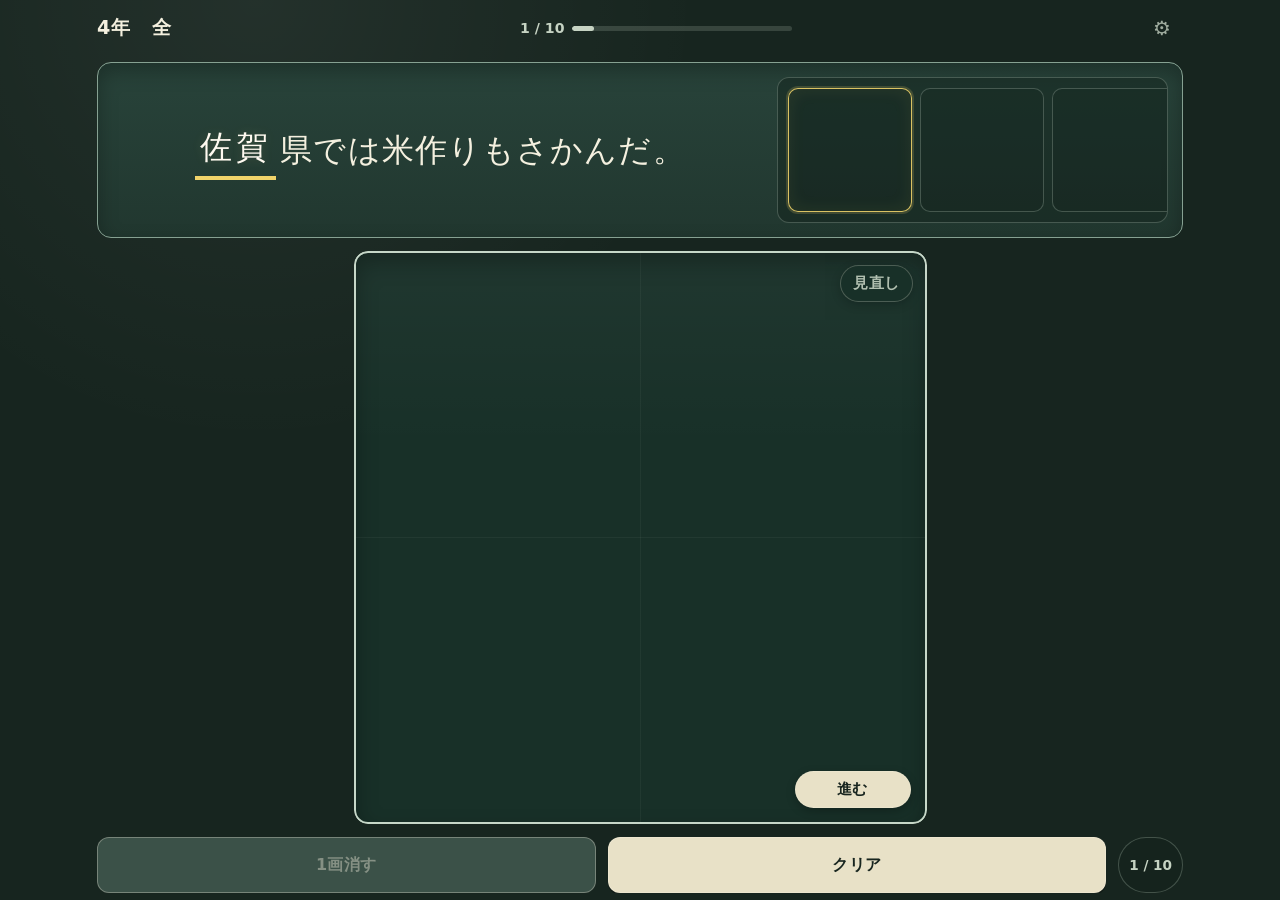
==== commit ff5f7075: "Add files via upload" ====
--- a/index.html
+++ b/index.html
@@ -1,11508 +1,16 @@
 <!doctype html>
 <html lang="ja">
-  <head>
-    <meta charset="utf-8" />
-    <meta
-      name="viewport"
-      content="width=device-width, initial-scale=1, maximum-scale=1, user-scalable=no, viewport-fit=cover"
-    />
-    <meta name="theme-color" content="#17251f" />
-    <title>4年　全</title>
-    <meta name="application-version" content="1.0.1" />
-    <style>
-:root {
-  color-scheme: dark;
-  --bg: #17251f;
-  --panel: #21372f;
-  --panel-strong: #183028;
-  --panel-soft: #29483c;
-  --ink: #f4f0df;
-  --muted: #c6d3c3;
-  --line: #86a192;
-  --line-soft: rgba(198, 215, 200, 0.26);
-  --line-strong: #c6d7c8;
-  --focus: #f0d36a;
-  --accent: #f0d36a;
-  --button: #e8e1c7;
-  --button-ink: #18251f;
-  --button-secondary: #2b463b;
-  --button-secondary-ink: #f4f0df;
-  --button-disabled: #3b5148;
-  --correct: #b8e4be;
-  --incorrect: #efb1aa;
-  --shadow: rgba(0, 0, 0, 0.28);
-  --radius: clamp(9px, 1.6vw, 14px);
-}
-
-* {
-  box-sizing: border-box;
-  -webkit-tap-highlight-color: transparent;
-}
-
-html,
-body {
-  width: 100%;
-  height: 100%;
-  min-height: 100%;
-  overflow: hidden;
-  overscroll-behavior: none;
-}
-
-html {
-  touch-action: manipulation;
-  -webkit-text-size-adjust: 100%;
-}
-
-body {
-  margin: 0;
-  min-width: 0;
-  background:
-    radial-gradient(circle at 20% 0%, rgba(255, 255, 255, 0.055), transparent 28rem),
-    var(--bg);
-  color: var(--ink);
-  font-family:
-    "BIZ UDPGothic",
-    "Yu Gothic UI",
-    "Meiryo",
-    system-ui,
-    -apple-system,
-    BlinkMacSystemFont,
-    "Segoe UI",
-    sans-serif;
-  user-select: none;
-  -webkit-user-select: none;
-  -webkit-touch-callout: none;
-}
-
-button,
-canvas,
-output,
-select,
-textarea,
-input {
-  font: inherit;
-}
-
-button,
-select,
-input[type="file"] {
-  touch-action: manipulation;
-}
-
-button {
-  color: inherit;
-}
-
-[hidden] {
-  display: none !important;
-}
-
-.app {
-  width: min(100vw, 1100px);
-  height: 100vh;
-  height: 100dvh;
-  max-height: 100dvh;
-  min-width: 0;
-  margin: 0 auto;
-  padding:
-    max(7px, env(safe-area-inset-top))
-    max(7px, env(safe-area-inset-right))
-    max(7px, env(safe-area-inset-bottom))
-    max(7px, env(safe-area-inset-left));
-  display: grid;
-  grid-template-rows: auto minmax(0, 1fr);
-  gap: clamp(7px, 1.3vw, 13px);
-  overflow: hidden;
-}
-
-.app-header {
-  min-width: 0;
-  display: grid;
-  grid-template-columns: auto minmax(100px, 1fr) auto;
-  align-items: center;
-  gap: clamp(8px, 1.5vw, 16px);
-}
-
-.app-title {
-  margin: 0;
-  color: var(--ink);
-  font-size: clamp(0.95rem, 2vw, 1.2rem);
-  font-weight: 850;
-  letter-spacing: 0.055em;
-}
-
-.progress-wrap {
-  min-width: 0;
-  display: grid;
-  grid-template-columns: auto minmax(60px, 220px);
-  justify-content: center;
-  align-items: center;
-  gap: 8px;
-}
-
-.progress-text {
-  color: var(--muted);
-  font-size: clamp(0.72rem, 1.8vw, 0.88rem);
-  font-weight: 800;
-  white-space: nowrap;
-}
-
-.progress-track {
-  height: 5px;
-  overflow: hidden;
-  border-radius: 999px;
-  background: rgba(198, 215, 200, 0.18);
-}
-
-.progress-bar {
-  width: 0;
-  height: 100%;
-  display: block;
-  border-radius: inherit;
-  background: var(--muted);
-  transition: width 180ms ease;
-}
-
-.icon-button {
-  width: clamp(34px, 5vw, 42px);
-  height: clamp(34px, 5vw, 42px);
-  padding: 0;
-  display: grid;
-  place-items: center;
-  border: 1px solid transparent;
-  border-radius: 50%;
-  background: transparent;
-  color: var(--muted);
-  font-size: clamp(1rem, 2.8vw, 1.25rem);
-  cursor: pointer;
-  opacity: 0.78;
-  transition: background 130ms ease, border-color 130ms ease, opacity 130ms ease, transform 130ms ease;
-}
-
-.icon-button:hover,
-.icon-button:focus-visible {
-  border-color: var(--line-soft);
-  background: rgba(198, 215, 200, 0.08);
-  opacity: 1;
-  transform: rotate(12deg);
-}
-
-.screen-shell {
-  position: relative;
-  min-width: 0;
-  min-height: 0;
-  overflow: hidden;
-}
-
-.learning-screen {
-  width: 100%;
-  height: 100%;
-  min-width: 0;
-  min-height: 0;
-  display: grid;
-  grid-template-rows: auto minmax(0, 1fr) auto;
-  gap: clamp(7px, 1.3vw, 13px);
-}
-
-.question-answer-panel,
-.pad-stage,
-.actions {
-  min-width: 0;
-  min-height: 0;
-}
-
-.question-answer-panel {
-  height: clamp(102px, 20dvh, 176px);
-  padding: clamp(8px, 1.6vw, 14px);
-  display: grid;
-  grid-template-columns: minmax(0, 1.25fr) minmax(150px, 0.75fr);
-  align-items: stretch;
-  gap: clamp(7px, 1.3vw, 12px);
-  overflow: hidden;
-  border: 1.5px solid var(--line);
-  border-radius: var(--radius);
-  background: linear-gradient(180deg, #28433a, var(--panel));
-  box-shadow: 0 8px 20px var(--shadow) inset;
-}
-
-.question-text {
-  min-width: 0;
-  min-height: 0;
-  margin: 0;
-  padding: 0 clamp(3px, 0.8vw, 8px);
-  display: flex;
-  align-items: center;
-  justify-content: center;
-  flex-wrap: wrap;
-  align-content: center;
-  overflow: hidden;
-  color: var(--ink);
-  font-size: clamp(1.12rem, 4.1vmin, 2rem);
-  font-weight: 700;
-  line-height: 1.65;
-  letter-spacing: 0.035em;
-  text-align: center;
-}
-
-.question-part {
-  white-space: pre-wrap;
-}
-
-.question-prompt {
-  position: relative;
-  margin: 0 0.12em;
-  padding: 0.03em 0.16em 0.08em;
-  border-bottom: 0.13em solid var(--accent);
-  color: #fffaf0;
-  font-family: "BIZ UDPMincho", "Yu Mincho", "Hiragino Mincho ProN", serif;
-  font-weight: 900;
-  letter-spacing: 0.12em;
-  text-shadow: 0 0 12px rgba(240, 211, 106, 0.14);
-}
-
-.result-box {
-  position: relative;
-  min-width: 0;
-  min-height: 0;
-  padding: clamp(6px, 1.1vw, 10px);
-  display: grid;
-  place-items: center;
-  overflow: hidden;
-  border: 1px solid var(--line-soft);
-  border-radius: calc(var(--radius) - 2px);
-  background: rgba(18, 34, 28, 0.45);
-}
-
-.slot-grid {
-  --slot-count: 1;
-  width: 100%;
-  height: 100%;
-  display: grid;
-  grid-template-columns: repeat(var(--slot-count), minmax(0, 1fr));
-  gap: clamp(3px, 0.7vw, 7px);
-}
-
-.character-slot {
-  position: relative;
-  min-width: 0;
-  min-height: 0;
-  display: grid;
-  place-items: center;
-  overflow: hidden;
-  border: 1px solid var(--line-soft);
-  border-radius: clamp(6px, 1vw, 10px);
-  background: rgba(18, 34, 28, 0.22);
-  color: var(--ink);
-  font-size: clamp(1.45rem, 8vmin, 4.4rem);
-  font-weight: 850;
-  line-height: 1;
-}
-
-.result-box[data-mode="free"] .slot-grid {
-  grid-template-columns: minmax(0, 1fr);
-}
-
-.character-slot.is-free-slot {
-  padding: 0.2em 0.45em;
-  font-size: clamp(1.1rem, 5.5vmin, 3rem);
-  letter-spacing: 0.08em;
-  overflow-wrap: anywhere;
-}
-
-.free-slot-label {
-  color: var(--muted);
-  font-size: clamp(0.68rem, 1.8vmin, 0.88rem);
-  font-weight: 800;
-  letter-spacing: 0.12em;
-  opacity: 0.72;
-}
-
-.character-slot.is-active {
-  border-color: rgba(240, 211, 106, 0.9);
-  box-shadow:
-    0 0 0 2px rgba(240, 211, 106, 0.17),
-    0 0 18px rgba(240, 211, 106, 0.08) inset;
-}
-
-.slot-message {
-  padding: 0 0.2em;
-  color: var(--muted);
-  font-size: clamp(0.58rem, 1.8vmin, 0.82rem);
-  font-weight: 800;
-  line-height: 1.2;
-  text-align: center;
-}
-
-.character-slot[data-busy="true"]::after {
-  content: "認識中";
-  position: absolute;
-  top: clamp(3px, 0.7vw, 7px);
-  right: clamp(4px, 0.8vw, 8px);
-  z-index: 2;
-  padding: 3px 6px;
-  border: 1px solid rgba(244, 240, 223, 0.22);
-  border-radius: 999px;
-  background: rgba(18, 34, 28, 0.8);
-  color: var(--muted);
-  font-size: clamp(0.5rem, 1.4vmin, 0.68rem);
-  font-weight: 750;
-  line-height: 1;
-}
-
-.pad-stage {
-  position: relative;
-  display: grid;
-  place-items: stretch;
-  overflow: hidden;
-  border-radius: var(--radius);
-}
-
-#handwriting-pad {
-  width: 100%;
-  height: 100%;
-  min-height: 0;
-  display: block;
-  border: 2px solid var(--line-strong);
-  border-radius: var(--radius);
-  background:
-    linear-gradient(180deg, rgba(255, 255, 255, 0.035), transparent 34%),
-    linear-gradient(90deg, transparent 49.85%, rgba(198, 215, 200, 0.055) 50%, transparent 50.15%),
-    linear-gradient(transparent 49.85%, rgba(198, 215, 200, 0.055) 50%, transparent 50.15%),
-    var(--panel-strong);
-  box-shadow:
-    0 0 0 1px rgba(0, 0, 0, 0.18),
-    0 10px 22px var(--shadow) inset;
-  cursor: crosshair;
-  touch-action: none;
-  user-select: none;
-  -webkit-user-select: none;
-  -webkit-touch-callout: none;
-}
-
-.review-control {
-  position: absolute;
-  top: clamp(8px, 1.4vw, 14px);
-  right: clamp(8px, 1.4vw, 14px);
-  z-index: 5;
-}
-
-.pad-overlay-button {
-  min-width: 64px;
-  min-height: 36px;
-  padding: 7px 12px;
-  border: 1px solid rgba(244, 240, 223, 0.27);
-  border-radius: 999px;
-  box-shadow: 0 3px 10px rgba(0, 0, 0, 0.24);
-  font-size: clamp(0.78rem, 1.8vw, 0.95rem);
-  font-weight: 850;
-  letter-spacing: 0.03em;
-  cursor: pointer;
-}
-
-.review-button {
-  background: rgba(25, 48, 40, 0.88);
-  color: var(--muted);
-  opacity: 0.88;
-}
-
-.review-button:hover,
-.review-button:focus-visible {
-  color: var(--ink);
-  opacity: 1;
-}
-
-.advance-button {
-  position: absolute;
-  right: clamp(9px, 1.5vw, 16px);
-  bottom: clamp(9px, 1.5vw, 16px);
-  z-index: 4;
-  min-width: clamp(78px, 13vw, 116px);
-  background: var(--button);
-  color: var(--button-ink);
-}
-
-.advance-button.is-final-answer {
-  border: 2px solid rgba(255, 250, 224, 0.96);
-  background: var(--accent);
-  color: #15221c;
-  font-size: clamp(0.9rem, 2vw, 1.08rem);
-  font-weight: 950;
-  box-shadow:
-    0 0 0 3px rgba(240, 211, 106, 0.18),
-    0 0 22px rgba(240, 211, 106, 0.28),
-    0 3px 10px rgba(0, 0, 0, 0.28);
-  animation: final-answer-in 360ms ease-out both;
-}
-
-@keyframes final-answer-in {
-  from {
-    transform: scale(0.93);
-    filter: brightness(1.18);
-  }
-  to {
-    transform: scale(1);
-    filter: brightness(1);
-  }
-}
-
-.review-menu {
-  position: absolute;
-  top: calc(100% + 7px);
-  right: 0;
-  width: min(210px, 58vw);
-  max-height: min(52dvh, 310px);
-  padding: 6px;
-  display: grid;
-  gap: 4px;
-  overflow: auto;
-  border: 1px solid var(--line);
-  border-radius: 12px;
-  background: rgba(24, 48, 40, 0.98);
-  box-shadow: 0 12px 28px rgba(0, 0, 0, 0.34);
-}
-
-.review-item {
-  width: 100%;
-  min-height: 38px;
-  padding: 7px 9px;
-  display: grid;
-  grid-template-columns: auto minmax(0, 1fr) auto;
-  align-items: center;
-  gap: 8px;
-  border: 1px solid transparent;
-  border-radius: 8px;
-  background: transparent;
-  color: var(--ink);
-  text-align: left;
-  cursor: pointer;
-}
-
-.review-item:hover,
-.review-item:focus-visible,
-.review-item.is-current {
-  border-color: var(--line-soft);
-  background: rgba(198, 215, 200, 0.08);
-}
-
-.review-number,
-.review-status {
-  color: var(--muted);
-  font-size: 0.78rem;
-  font-weight: 850;
-}
-
-.review-preview {
-  overflow: hidden;
-  font-size: 0.82rem;
-  font-weight: 700;
-  text-overflow: ellipsis;
-  white-space: nowrap;
-}
-
-.actions {
-  display: grid;
-  grid-template-columns: minmax(0, 1fr) minmax(0, 1fr) auto;
-  gap: clamp(6px, 1.2vw, 12px);
-  align-items: stretch;
-}
-
-.action-button,
-.settings-action,
-.retry-button {
-  min-height: clamp(42px, 7dvh, 56px);
-  border: 1.5px solid rgba(244, 240, 223, 0.32);
-  border-radius: 12px;
-  font-size: clamp(0.88rem, 2vw, 1rem);
-  font-weight: 850;
-  letter-spacing: 0.025em;
-  cursor: pointer;
-  box-shadow: 0 2px 0 rgba(0, 0, 0, 0.28);
-}
-
-.primary-button {
-  background: var(--button);
-  color: var(--button-ink);
-}
-
-.secondary-button {
-  background: var(--button-secondary);
-  color: var(--button-secondary-ink);
-}
-
-.slot-nav-button {
-  font-size: clamp(1.05rem, 3vw, 1.35rem);
-}
-
-.slot-position {
-  min-width: 58px;
-  padding: 0 10px;
-  display: grid;
-  place-items: center;
-  border: 1px solid var(--line-soft);
-  border-radius: 999px;
-  background: rgba(18, 34, 28, 0.28);
-  color: var(--muted);
-  font-size: clamp(0.72rem, 1.7vw, 0.85rem);
-  font-weight: 850;
-  white-space: nowrap;
-}
-
-button:active:not(:disabled) {
-  transform: translateY(1px);
-  box-shadow: 0 1px 0 rgba(0, 0, 0, 0.28);
-}
-
-button:disabled {
-  background: var(--button-disabled);
-  color: rgba(244, 240, 223, 0.4);
-  cursor: not-allowed;
-  box-shadow: none;
-}
-
-button:focus-visible,
-select:focus-visible,
-textarea:focus-visible,
-input:focus-visible,
-#handwriting-pad:focus-visible,
-.result-row:focus-visible {
-  outline: 3px solid var(--focus);
-  outline-offset: 3px;
-}
-
-
-.app[data-layout="horizontal"][data-handedness="left"] .review-control {
-  right: auto;
-  left: clamp(8px, 1.4vw, 14px);
-}
-
-.app[data-layout="horizontal"][data-handedness="left"] .review-menu {
-  right: auto;
-  left: 0;
-}
-
-.app[data-layout="horizontal"][data-handedness="left"] .advance-button {
-  right: auto;
-  left: clamp(9px, 1.5vw, 16px);
-}
-
-/* 縦書きワイド／ポータブルの論理レイアウト */
-.app[data-layout="vertical-wide"],
-.app[data-layout="vertical-portable"] {
-  width: 100vw;
-}
-
-.app[data-layout="vertical-wide"] .learning-screen,
-.app[data-layout="vertical-portable"] .learning-screen {
-  grid-template-rows: minmax(0, 1fr);
-  grid-template-columns: minmax(210px, 0.92fr) minmax(280px, 1.42fr) minmax(108px, 0.5fr);
-  grid-template-areas: "question pad actions";
-}
-
-.app[data-layout="vertical-wide"][data-handedness="left"] .learning-screen,
-.app[data-layout="vertical-portable"][data-handedness="left"] .learning-screen {
-  grid-template-columns: minmax(108px, 0.5fr) minmax(280px, 1.42fr) minmax(210px, 0.92fr);
-  grid-template-areas: "actions pad question";
-}
-
-.app[data-layout="vertical-wide"] .question-answer-panel,
-.app[data-layout="vertical-portable"] .question-answer-panel {
-  grid-area: question;
-  height: auto;
-  grid-template-columns: minmax(82px, 0.42fr) minmax(0, 1fr);
-  grid-template-rows: minmax(0, 1fr);
-  grid-template-areas: "answer questionText";
-}
-
-.app[data-layout="vertical-wide"][data-handedness="left"] .question-answer-panel,
-.app[data-layout="vertical-portable"][data-handedness="left"] .question-answer-panel {
-  grid-template-columns: minmax(0, 1fr) minmax(82px, 0.42fr);
-  grid-template-areas: "questionText answer";
-}
-
-.app[data-layout="vertical-wide"] .question-text,
-.app[data-layout="vertical-portable"] .question-text {
-  grid-area: questionText;
-  display: block;
-  writing-mode: vertical-rl;
-  text-orientation: upright;
-  white-space: nowrap;
-  word-break: keep-all;
-  line-break: strict;
-  place-self: center;
-  max-width: 100%;
-  max-height: 100%;
-  font-size: clamp(1rem, 3vmin, 1.66rem);
-  line-height: 1.72;
-}
-
-.app[data-layout="vertical-wide"] .question-part,
-.app[data-layout="vertical-portable"] .question-part {
-  white-space: nowrap;
-}
-
-.app[data-layout="vertical-wide"] .question-prompt,
-.app[data-layout="vertical-portable"] .question-prompt {
-  margin: 0.12em 0;
-  padding: 0.14em 0.07em;
-  border-bottom: 0;
-  border-right: 0.13em solid var(--accent);
-}
-
-.app[data-layout="vertical-wide"] .result-box,
-.app[data-layout="vertical-portable"] .result-box {
-  grid-area: answer;
-  min-width: 76px;
-  min-height: 0;
-}
-
-.app[data-layout="vertical-wide"] .slot-grid,
-.app[data-layout="vertical-portable"] .slot-grid {
-  grid-template-columns: minmax(0, 1fr);
-  grid-template-rows: repeat(var(--slot-count), minmax(0, 1fr));
-}
-
-.app[data-layout="vertical-wide"] .character-slot,
-.app[data-layout="vertical-portable"] .character-slot {
-  font-size: clamp(1.4rem, 5.6vmin, 4rem);
-}
-
-.app[data-layout="vertical-wide"] .pad-stage,
-.app[data-layout="vertical-portable"] .pad-stage {
-  grid-area: pad;
-}
-
-.app[data-layout="vertical-wide"] .actions,
-.app[data-layout="vertical-portable"] .actions {
-  grid-area: actions;
-  grid-template-columns: minmax(0, 1fr);
-  grid-template-rows: repeat(2, minmax(0, 1fr)) auto;
-  align-content: stretch;
-}
-
-.app[data-layout="vertical-wide"] .action-button,
-.app[data-layout="vertical-portable"] .action-button,
-.app[data-layout="vertical-wide"] .pad-overlay-button,
-.app[data-layout="vertical-portable"] .pad-overlay-button {
-  writing-mode: vertical-rl;
-  text-orientation: upright;
-  letter-spacing: 0.08em;
-}
-
-.app[data-layout="vertical-wide"] .slot-position,
-.app[data-layout="vertical-portable"] .slot-position {
-  min-width: 0;
-  min-height: 52px;
-  padding: 8px 4px;
-  writing-mode: vertical-rl;
-  text-orientation: mixed;
-}
-
-/* 右利き：進むは左下、見直しは右下。 */
-.app[data-layout="vertical-wide"] .review-control,
-.app[data-layout="vertical-portable"] .review-control {
-  top: auto;
-  right: clamp(9px, 1.5vw, 16px);
-  bottom: clamp(9px, 1.5vw, 16px);
-  left: auto;
-}
-
-.app[data-layout="vertical-wide"] .advance-button,
-.app[data-layout="vertical-portable"] .advance-button {
-  right: auto;
-  left: clamp(9px, 1.5vw, 16px);
-  bottom: clamp(9px, 1.5vw, 16px);
-}
-
-/* 左利きでは左右を反転。 */
-.app[data-layout="vertical-wide"][data-handedness="left"] .review-control,
-.app[data-layout="vertical-portable"][data-handedness="left"] .review-control {
-  right: auto;
-  left: clamp(9px, 1.5vw, 16px);
-}
-
-.app[data-layout="vertical-wide"][data-handedness="left"] .advance-button,
-.app[data-layout="vertical-portable"][data-handedness="left"] .advance-button {
-  right: clamp(9px, 1.5vw, 16px);
-  left: auto;
-}
-
-.app[data-layout="vertical-wide"] .review-menu,
-.app[data-layout="vertical-portable"] .review-menu {
-  top: auto;
-  right: 0;
-  bottom: calc(100% + 7px);
-  width: min(68vw, calc(var(--review-count, 10) * 58px + 14px));
-  height: min(48dvh, 320px);
-  max-height: none;
-  display: flex;
-  flex-direction: row-reverse;
-  align-items: stretch;
-  overflow-x: auto;
-  overflow-y: hidden;
-}
-
-.app[data-layout="vertical-wide"][data-handedness="left"] .review-menu,
-.app[data-layout="vertical-portable"][data-handedness="left"] .review-menu {
-  right: auto;
-  left: 0;
-  flex-direction: row;
-}
-
-.app[data-layout="vertical-wide"] .review-item,
-.app[data-layout="vertical-portable"] .review-item {
-  flex: 0 0 clamp(62px, 7vw, 88px);
-  width: auto;
-  min-width: 62px;
-  min-height: 0;
-  height: 100%;
-  padding: 9px 7px;
-  display: grid;
-  grid-template-columns: minmax(0, 1fr);
-  grid-template-rows: auto minmax(0, 1fr) auto;
-  justify-items: center;
-  align-items: center;
-  writing-mode: horizontal-tb;
-  text-orientation: mixed;
-  text-align: center;
-}
-
-.app[data-layout="vertical-wide"] .review-number,
-.app[data-layout="vertical-portable"] .review-number,
-.app[data-layout="vertical-wide"] .review-status,
-.app[data-layout="vertical-portable"] .review-status {
-  writing-mode: horizontal-tb;
-  text-orientation: mixed;
-  white-space: nowrap;
-}
-
-.app[data-layout="vertical-wide"] .review-number,
-.app[data-layout="vertical-portable"] .review-number {
-  margin-bottom: 8px;
-  padding-bottom: 5px;
-  border-bottom: 1px solid var(--line-soft);
-}
-
-.app[data-layout="vertical-wide"] .review-status,
-.app[data-layout="vertical-portable"] .review-status {
-  margin-top: 8px;
-  padding-top: 5px;
-  border-top: 1px solid var(--line-soft);
-  font-size: 0.7rem;
-}
-
-.app[data-layout="vertical-wide"] .review-preview,
-.app[data-layout="vertical-portable"] .review-preview {
-  min-width: 0;
-  min-height: 0;
-  max-width: 100%;
-  max-height: 100%;
-  overflow: hidden;
-  writing-mode: vertical-rl;
-  text-orientation: upright;
-  white-space: normal;
-  word-break: keep-all;
-  line-break: strict;
-  text-overflow: clip;
-  line-height: 1.45;
-}
-
-/* ポータブルは論理上のワイド画面全体を回転する。 */
-.app[data-layout="vertical-portable"][data-portable-rotated="true"] .learning-screen,
-.app[data-layout="vertical-portable"][data-portable-rotated="true"] .result-screen {
-  position: absolute;
-  top: 50%;
-  left: 50%;
-  transform: translate(-50%, -50%) rotate(90deg);
-  transform-origin: center center;
-}
-
-
-.app[data-layout="vertical-wide"] .character-slot.is-free-slot,
-.app[data-layout="vertical-portable"] .character-slot.is-free-slot {
-  writing-mode: vertical-rl;
-  text-orientation: upright;
-  letter-spacing: 0.12em;
-}
-
-/* 結果 */
-.result-screen {
-  min-width: 0;
-  min-height: 0;
-  height: 100%;
-  display: grid;
-  grid-template-rows: auto minmax(0, 1fr) auto auto;
-  gap: clamp(8px, 1.5vw, 15px);
-  overflow: hidden;
-}
-
-.result-header {
-  text-align: center;
-}
-
-.result-kicker,
-.explanation-kicker {
-  margin: 0 0 3px;
-  color: var(--muted);
-  font-size: clamp(0.7rem, 1.8vw, 0.86rem);
-  font-weight: 850;
-  letter-spacing: 0.08em;
-}
-
-.result-title {
-  margin: 0;
-  font-size: clamp(1.4rem, 4vw, 2.3rem);
-}
-
-.result-list {
-  min-height: 0;
-  margin: 0;
-  padding: 2px clamp(2px, 1vw, 8px) 12px;
-  display: grid;
-  align-content: start;
-  gap: 7px;
-  overflow: auto;
-  list-style: none;
-  counter-reset: result-item;
-}
-
-.result-row {
-  counter-increment: result-item;
-  width: 100%;
-  min-height: 50px;
-  padding: clamp(9px, 1.4vw, 13px);
-  display: grid;
-  grid-template-columns: auto minmax(0, 1fr) auto;
-  align-items: center;
-  gap: clamp(8px, 1.5vw, 14px);
-  border: 1px solid var(--line-soft);
-  border-radius: 11px;
-  background: linear-gradient(180deg, rgba(42, 70, 59, 0.8), rgba(31, 55, 46, 0.88));
-  color: var(--ink);
-  text-align: left;
-  cursor: pointer;
-  opacity: 0;
-  transform: translateY(8px);
-  transition: opacity 220ms ease, transform 220ms ease, border-color 130ms ease, background 130ms ease;
-}
-
-.result-row.is-visible {
-  opacity: 1;
-  transform: translateY(0);
-}
-
-.result-row:hover,
-.result-row:focus-visible {
-  border-color: var(--line);
-  background: linear-gradient(180deg, rgba(49, 82, 68, 0.9), rgba(34, 62, 51, 0.96));
-}
-
-.result-row::before {
-  content: counter(result-item);
-  color: var(--muted);
-  font-size: 0.8rem;
-  font-weight: 850;
-}
-
-.result-sentence {
-  min-width: 0;
-  font-size: clamp(0.92rem, 2.4vw, 1.18rem);
-  font-weight: 750;
-  line-height: 1.55;
-}
-
-.result-answer-part {
-  min-width: 2.8em;
-  margin: 0 0.1em;
-  padding: 0.02em 0.16em 0.08em;
-  border-bottom: 3px solid var(--accent);
-  border-radius: 4px 4px 0 0;
-  background: rgba(240, 211, 106, 0.12);
-  color: #fffdf3;
-  font-size: 1.1em;
-  font-weight: 950;
-  text-shadow: 0 0 12px rgba(240, 211, 106, 0.12);
-}
-
-.result-answer-part.is-unanswered {
-  display: inline-block;
-  background: transparent;
-  color: transparent;
-}
-
-.result-judgement {
-  width: clamp(30px, 5vw, 42px);
-  height: clamp(30px, 5vw, 42px);
-  display: grid;
-  place-items: center;
-  border-radius: 50%;
-  font-family: "Yu Mincho", serif;
-  font-size: clamp(1.3rem, 4vw, 2rem);
-  font-weight: 900;
-  opacity: 0;
-  transform: scale(0.45) rotate(-12deg);
-}
-
-.result-row.is-judged .result-judgement {
-  animation: judgement-in 360ms cubic-bezier(0.2, 1.3, 0.4, 1) forwards;
-}
-
-.result-row.is-correct .result-judgement {
-  color: var(--correct);
-  border: 2px solid currentColor;
-}
-
-.result-row.is-incorrect .result-judgement {
-  color: var(--incorrect);
-}
-
-@keyframes judgement-in {
-  to {
-    opacity: 1;
-    transform: scale(1) rotate(0);
-  }
-}
-
-.score-summary {
-  min-height: 54px;
-  display: flex;
-  align-items: baseline;
-  justify-content: center;
-  gap: 0.45em;
-  color: var(--muted);
-  font-size: clamp(0.85rem, 2vw, 1rem);
-  font-weight: 800;
-  opacity: 0;
-  transform: translateY(8px);
-}
-
-.score-summary.is-visible {
-  animation: score-in 430ms ease forwards;
-}
-
-.score-number {
-  color: var(--ink);
-  font-size: clamp(2rem, 8vw, 4.6rem);
-  font-weight: 950;
-  line-height: 1;
-  text-shadow: 0 0 24px rgba(240, 211, 106, 0.16);
-}
-
-.score-number.is-perfect {
-  animation: perfect-pulse 700ms ease 1;
-}
-
-@keyframes score-in {
-  to {
-    opacity: 1;
-    transform: translateY(0);
-  }
-}
-
-@keyframes perfect-pulse {
-  50% { transform: scale(1.14); }
-}
-
-.retry-button {
-  width: min(320px, 80vw);
-  justify-self: center;
-  background: var(--button);
-  color: var(--button-ink);
-}
-
-
-/* 縦書きモードの答え合わせ：1問目を右端に置く。 */
-.app[data-layout="vertical-wide"] .result-list,
-.app[data-layout="vertical-portable"] .result-list {
-  display: flex;
-  flex-direction: row-reverse;
-  align-items: stretch;
-  gap: clamp(6px, 0.9vw, 10px);
-  overflow-x: auto;
-  overflow-y: hidden;
-  padding: 4px 4px 10px;
-}
-
-.app[data-layout="vertical-wide"] .result-row,
-.app[data-layout="vertical-portable"] .result-row {
-  flex: 0 0 clamp(78px, 8.8vw, 112px);
-  width: auto;
-  height: 100%;
-  min-height: 0;
-  padding: clamp(8px, 1vw, 12px);
-  grid-template-columns: minmax(0, 1fr);
-  grid-template-rows: auto minmax(0, 1fr) auto;
-  justify-items: center;
-  align-items: center;
-  gap: 9px;
-  text-align: center;
-}
-
-.app[data-layout="vertical-wide"] .result-row::before,
-.app[data-layout="vertical-portable"] .result-row::before {
-  min-width: 1.8em;
-  padding-bottom: 5px;
-  border-bottom: 1px solid var(--line-soft);
-  writing-mode: horizontal-tb;
-  text-orientation: mixed;
-  text-align: center;
-}
-
-.app[data-layout="vertical-wide"] .result-sentence,
-.app[data-layout="vertical-portable"] .result-sentence {
-  min-width: 0;
-  min-height: 0;
-  max-width: 100%;
-  max-height: 100%;
-  overflow: hidden;
-  writing-mode: vertical-rl;
-  text-orientation: upright;
-  white-space: normal;
-  word-break: keep-all;
-  line-break: strict;
-  font-size: clamp(0.86rem, 2.2vmin, 1.08rem);
-  line-height: 1.5;
-}
-
-.app[data-layout="vertical-wide"] .result-answer-part,
-.app[data-layout="vertical-portable"] .result-answer-part {
-  min-width: 0;
-  min-height: 2.8em;
-  margin: 0.1em 0;
-  padding: 0.16em 0.04em 0.16em 0.1em;
-  border-right: 3px solid var(--accent);
-  border-bottom: 0;
-  border-radius: 0 4px 4px 0;
-}
-
-.app[data-layout="vertical-wide"] .result-answer-part.is-unanswered,
-.app[data-layout="vertical-portable"] .result-answer-part.is-unanswered {
-  display: inline-block;
-}
-
-.app[data-layout="vertical-wide"] .result-judgement,
-.app[data-layout="vertical-portable"] .result-judgement {
-  width: clamp(28px, 4vw, 40px);
-  height: clamp(28px, 4vw, 40px);
-  margin-top: 2px;
-}
-
-/* オーバーレイ */
-.overlay {
-  position: fixed;
-  inset: 0;
-  z-index: 100;
-  padding: max(14px, env(safe-area-inset-top)) max(14px, env(safe-area-inset-right)) max(14px, env(safe-area-inset-bottom)) max(14px, env(safe-area-inset-left));
-  display: grid;
-  place-items: center;
-  overflow: auto;
-  background: rgba(8, 17, 14, 0.74);
-  backdrop-filter: blur(5px);
-}
-
-.dialog-card {
-  width: min(640px, 96vw);
-  max-height: min(88dvh, 760px);
-  overflow: auto;
-  border: 1px solid var(--line);
-  border-radius: 16px;
-  background: linear-gradient(180deg, #29473c, #1f372e);
-  box-shadow: 0 20px 60px rgba(0, 0, 0, 0.44);
-}
-
-.settings-dialog {
-  padding: clamp(15px, 3vw, 26px);
-}
-
-.dialog-header {
-  display: flex;
-  align-items: center;
-  justify-content: space-between;
-  gap: 12px;
-}
-
-.dialog-header h2 {
-  margin: 0;
-  font-size: clamp(1.25rem, 3vw, 1.7rem);
-}
-
-.dialog-close {
-  width: 38px;
-  height: 38px;
-  padding: 0;
-  display: grid;
-  place-items: center;
-  border: 1px solid var(--line-soft);
-  border-radius: 50%;
-  background: transparent;
-  color: var(--muted);
-  font-size: 1.35rem;
-  cursor: pointer;
-}
-
-.settings-group {
-  margin-top: 18px;
-  padding-top: 16px;
-  border-top: 1px solid var(--line-soft);
-}
-
-.settings-label {
-  display: block;
-  margin-bottom: 7px;
-  color: var(--ink);
-  font-size: 0.91rem;
-  font-weight: 850;
-}
-
-.sub-label {
-  margin-top: 12px;
-  color: var(--muted);
-  font-size: 0.8rem;
-}
-
-.settings-select {
-  width: 100%;
-  border: 1px solid var(--line);
-  border-radius: 9px;
-  background: rgba(15, 31, 25, 0.78);
-  color: var(--ink);
-}
-
-.settings-select {
-  min-height: 43px;
-  padding: 8px 10px;
-}
-
-
-.settings-note {
-  margin: 7px 0 0;
-  color: var(--muted);
-  font-size: 0.76rem;
-  line-height: 1.5;
-}
-
-.segmented-control {
-  display: grid;
-  grid-template-columns: repeat(2, minmax(0, 1fr));
-  gap: 7px;
-}
-
-.segmented-control label {
-  min-height: 42px;
-  display: flex;
-  align-items: center;
-  justify-content: center;
-  gap: 7px;
-  border: 1px solid var(--line-soft);
-  border-radius: 9px;
-  background: rgba(15, 31, 25, 0.48);
-  cursor: pointer;
-}
-
-
-.danger-zone {
-  text-align: right;
-}
-
-.text-button {
-  border: 0;
-  background: transparent;
-  color: var(--incorrect);
-  font-size: 0.8rem;
-  text-decoration: underline;
-  cursor: pointer;
-}
-
-.explanation-dialog {
-  padding: clamp(22px, 5vw, 42px);
-  cursor: pointer;
-}
-
-.explanation-answer {
-  margin: 0 0 16px;
-  padding-bottom: 10px;
-  border-bottom: 2px solid var(--accent);
-  font-size: clamp(1.35rem, 4vw, 2.2rem);
-}
-
-.explanation-text {
-  margin: 0;
-  font-size: clamp(1rem, 2.5vw, 1.25rem);
-  line-height: 1.8;
-  user-select: text;
-  -webkit-user-select: text;
-}
-
-.explanation-close-hint {
-  margin: 24px 0 0;
-  color: var(--muted);
-  font-size: 0.74rem;
-  text-align: center;
-}
-
-.visually-hidden {
-  position: absolute;
-  width: 1px;
-  height: 1px;
-  padding: 0;
-  margin: -1px;
-  overflow: hidden;
-  clip: rect(0, 0, 0, 0);
-  white-space: nowrap;
-  border: 0;
-}
-
-@media (max-width: 620px) {
-  .app {
-    gap: 6px;
-  }
-
-  .app-title {
-    font-size: 0.9rem;
-  }
-
-  .progress-wrap {
-    grid-template-columns: auto minmax(54px, 120px);
-  }
-
-  .question-answer-panel {
-    height: clamp(94px, 19dvh, 132px);
-    grid-template-columns: minmax(0, 1.15fr) minmax(118px, 0.85fr);
-    padding: 6px;
-    gap: 6px;
-  }
-
-  .question-text {
-    font-size: clamp(0.96rem, 4.5vmin, 1.25rem);
-    line-height: 1.52;
-  }
-
-  .character-slot {
-    font-size: clamp(1.25rem, 8vmin, 3rem);
-  }
-
-  .actions {
-    grid-template-columns: minmax(0, 1fr) minmax(0, 1fr) auto;
-    gap: 5px;
-  }
-
-  .action-button {
-    min-height: 42px;
-  }
-}
-
-@media (max-height: 520px) and (orientation: landscape) {
-  .app {
-    gap: 5px;
-    padding: 5px max(5px, env(safe-area-inset-right)) 5px max(5px, env(safe-area-inset-left));
-  }
-
-  .app-header {
-    min-height: 30px;
-  }
-
-  .learning-screen {
-    gap: 5px;
-  }
-
-  .question-answer-panel {
-    height: 76px;
-    padding: 5px;
-  }
-
-  .question-text {
-    font-size: clamp(0.82rem, 3.6vmin, 1.05rem);
-  }
-
-  .action-button {
-    min-height: 36px;
-  }
-
-  .pad-overlay-button {
-    min-height: 31px;
-    padding: 5px 9px;
-  }
-
-  .app[data-layout="vertical-wide"] .learning-screen {
-    grid-template-columns: minmax(150px, 0.85fr) minmax(230px, 1.45fr) minmax(96px, 0.5fr);
-  }
-
-  .app[data-layout="vertical-wide"][data-handedness="left"] .learning-screen {
-    grid-template-columns: minmax(96px, 0.5fr) minmax(230px, 1.45fr) minmax(150px, 0.85fr);
-  }
-
-  .app[data-layout="vertical-portable"] .learning-screen {
-    grid-template-columns: minmax(150px, 0.85fr) minmax(210px, 1.45fr) minmax(88px, 0.48fr);
-  }
-
-  .app[data-layout="vertical-portable"][data-handedness="left"] .learning-screen {
-    grid-template-columns: minmax(88px, 0.48fr) minmax(210px, 1.45fr) minmax(150px, 0.85fr);
-  }
-}
-
-@media (prefers-reduced-motion: reduce) {
-  *,
-  *::before,
-  *::after {
-    scroll-behavior: auto !important;
-    animation-duration: 1ms !important;
-    animation-iteration-count: 1 !important;
-    transition-duration: 1ms !important;
-  }
-}
-
-
-/* 解説から即時復習へ進む操作 */
-.explanation-dialog {
-  cursor: default;
-}
-
-.explanation-actions {
-  margin-top: clamp(20px, 4vw, 30px);
-  display: grid;
-  grid-template-columns: repeat(2, minmax(0, 1fr));
-  gap: 10px;
-}
-
-.explanation-action {
-  min-height: 48px;
-  border: 1.5px solid rgba(244, 240, 223, 0.32);
-  border-radius: 12px;
-  font-weight: 900;
-  cursor: pointer;
-}
-
-/* なぞり書き */
-.trace-overlay {
-  z-index: 130;
-  padding: max(7px, env(safe-area-inset-top)) max(7px, env(safe-area-inset-right)) max(7px, env(safe-area-inset-bottom)) max(7px, env(safe-area-inset-left));
-  overflow: hidden;
-}
-
-.trace-dialog {
-  position: relative;
-  width: min(1180px, 100%);
-  height: min(900px, 100%);
-  min-width: 0;
-  min-height: 0;
-  overflow: hidden;
-  border: 1px solid var(--line);
-  border-radius: var(--radius);
-  background: var(--bg);
-  box-shadow: 0 22px 70px rgba(0, 0, 0, 0.5);
-}
-
-.trace-surface {
-  width: 100%;
-  height: 100%;
-  min-width: 0;
-  min-height: 0;
-  padding: clamp(7px, 1.3vw, 13px);
-  display: grid;
-  grid-template-rows: auto minmax(0, 1fr) auto;
-  gap: clamp(7px, 1.3vw, 13px);
-  overflow: hidden;
-}
-
-.trace-question-answer-panel,
-.trace-pad-stage,
-.trace-actions {
-  min-width: 0;
-  min-height: 0;
-}
-
-.trace-question-answer-panel {
-  height: clamp(102px, 20dvh, 176px);
-  padding: clamp(8px, 1.6vw, 14px);
-  display: grid;
-  grid-template-columns: minmax(0, 1.25fr) minmax(150px, 0.75fr);
-  align-items: stretch;
-  gap: clamp(7px, 1.3vw, 12px);
-  overflow: hidden;
-  border: 1.5px solid var(--line);
-  border-radius: var(--radius);
-  background: linear-gradient(180deg, #28433a, var(--panel));
-  box-shadow: 0 8px 20px var(--shadow) inset;
-}
-
-.trace-question-text {
-  min-width: 0;
-  min-height: 0;
-  margin: 0;
-  padding: 0 clamp(3px, 0.8vw, 8px);
-  display: flex;
-  align-items: center;
-  justify-content: center;
-  flex-wrap: wrap;
-  align-content: center;
-  overflow: hidden;
-  color: var(--ink);
-  font-size: clamp(1.12rem, 4.1vmin, 2rem);
-  font-weight: 700;
-  line-height: 1.65;
-  letter-spacing: 0.035em;
-  text-align: center;
-}
-
-.trace-question-text .question-part {
-  white-space: pre-wrap;
-}
-
-.trace-question-text .question-prompt {
-  position: relative;
-  margin: 0 0.12em;
-  padding: 0.03em 0.16em 0.08em;
-  border-bottom: 0.13em solid var(--accent);
-  color: #fffaf0;
-  font-family: "BIZ UDPMincho", "Yu Mincho", "Hiragino Mincho ProN", serif;
-  font-weight: 900;
-  letter-spacing: 0.12em;
-}
-
-.trace-result-box {
-  position: relative;
-  min-width: 0;
-  min-height: 0;
-  padding: clamp(6px, 1.1vw, 10px);
-  display: grid;
-  place-items: center;
-  overflow: hidden;
-  border: 1px solid var(--line-soft);
-  border-radius: calc(var(--radius) - 2px);
-  background: rgba(18, 34, 28, 0.45);
-  box-shadow: inset 0 0 0 1px rgba(240, 211, 106, 0.08);
-}
-
-.trace-free-label {
-  color: var(--muted);
-  font-size: clamp(0.75rem, 2vmin, 0.95rem);
-  font-weight: 850;
-  letter-spacing: 0.14em;
-  opacity: 0.72;
-}
-
-.trace-pad-stage {
-  position: relative;
-  display: grid;
-  place-items: stretch;
-  overflow: hidden;
-  border-radius: var(--radius);
-}
-
-#trace-pad {
-  width: 100%;
-  height: 100%;
-  min-height: 0;
-  display: block;
-  border: 2px solid var(--line-strong);
-  border-radius: var(--radius);
-  background:
-    linear-gradient(180deg, rgba(255, 255, 255, 0.035), transparent 34%),
-    linear-gradient(90deg, transparent 49.85%, rgba(198, 215, 200, 0.055) 50%, transparent 50.15%),
-    linear-gradient(transparent 49.85%, rgba(198, 215, 200, 0.055) 50%, transparent 50.15%),
-    var(--panel-strong);
-  box-shadow:
-    0 0 0 1px rgba(0, 0, 0, 0.18),
-    0 10px 22px var(--shadow) inset;
-  cursor: crosshair;
-  touch-action: none;
-  user-select: none;
-  -webkit-user-select: none;
-  -webkit-touch-callout: none;
-}
-
-.trace-ok-button {
-  position: absolute;
-  right: clamp(9px, 1.5vw, 16px);
-  bottom: clamp(9px, 1.5vw, 16px);
-  z-index: 4;
-  min-width: clamp(78px, 13vw, 116px);
-  min-height: 40px;
-  padding: 7px 14px;
-  border: 1.5px solid rgba(244, 240, 223, 0.55);
-  border-radius: 999px;
-  background: var(--button);
-  color: var(--button-ink);
-  font-weight: 950;
-  cursor: pointer;
-  box-shadow: 0 3px 10px rgba(0, 0, 0, 0.24);
-}
-
-.trace-overlay[data-layout="horizontal"][data-handedness="left"] .trace-ok-button {
-  right: auto;
-  left: clamp(9px, 1.5vw, 16px);
-}
-
-.trace-actions {
-  display: grid;
-  grid-template-columns: repeat(2, minmax(0, 1fr));
-  gap: clamp(6px, 1.2vw, 12px);
-}
-
-.trace-overlay[data-layout="vertical-wide"] .trace-surface,
-.trace-overlay[data-layout="vertical-portable"] .trace-surface {
-  grid-template-rows: minmax(0, 1fr);
-  grid-template-columns: minmax(210px, 0.92fr) minmax(280px, 1.42fr) minmax(108px, 0.5fr);
-  grid-template-areas: "traceQuestion tracePad traceActions";
-}
-
-.trace-overlay[data-layout="vertical-wide"][data-handedness="left"] .trace-surface,
-.trace-overlay[data-layout="vertical-portable"][data-handedness="left"] .trace-surface {
-  grid-template-columns: minmax(108px, 0.5fr) minmax(280px, 1.42fr) minmax(210px, 0.92fr);
-  grid-template-areas: "traceActions tracePad traceQuestion";
-}
-
-.trace-overlay[data-layout="vertical-wide"] .trace-question-answer-panel,
-.trace-overlay[data-layout="vertical-portable"] .trace-question-answer-panel {
-  grid-area: traceQuestion;
-  height: auto;
-  grid-template-columns: minmax(82px, 0.42fr) minmax(0, 1fr);
-  grid-template-rows: minmax(0, 1fr);
-  grid-template-areas: "traceAnswer traceQuestionText";
-}
-
-.trace-overlay[data-layout="vertical-wide"][data-handedness="left"] .trace-question-answer-panel,
-.trace-overlay[data-layout="vertical-portable"][data-handedness="left"] .trace-question-answer-panel {
-  grid-template-columns: minmax(0, 1fr) minmax(82px, 0.42fr);
-  grid-template-areas: "traceQuestionText traceAnswer";
-}
-
-.trace-overlay[data-layout="vertical-wide"] .trace-question-text,
-.trace-overlay[data-layout="vertical-portable"] .trace-question-text {
-  grid-area: traceQuestionText;
-  display: block;
-  writing-mode: vertical-rl;
-  text-orientation: upright;
-  white-space: nowrap;
-  word-break: keep-all;
-  line-break: strict;
-  place-self: center;
-  max-width: 100%;
-  max-height: 100%;
-  font-size: clamp(1rem, 3vmin, 1.66rem);
-  line-height: 1.72;
-}
-
-.trace-overlay[data-layout="vertical-wide"] .trace-question-text .question-part,
-.trace-overlay[data-layout="vertical-portable"] .trace-question-text .question-part {
-  white-space: nowrap;
-}
-
-.trace-overlay[data-layout="vertical-wide"] .trace-question-text .question-prompt,
-.trace-overlay[data-layout="vertical-portable"] .trace-question-text .question-prompt {
-  margin: 0.12em 0;
-  padding: 0.14em 0.07em;
-  border-bottom: 0;
-  border-right: 0.13em solid var(--accent);
-}
-
-.trace-overlay[data-layout="vertical-wide"] .trace-result-box,
-.trace-overlay[data-layout="vertical-portable"] .trace-result-box {
-  grid-area: traceAnswer;
-  min-width: 76px;
-  min-height: 0;
-}
-
-.trace-overlay[data-layout="vertical-wide"] .trace-free-label,
-.trace-overlay[data-layout="vertical-portable"] .trace-free-label {
-  writing-mode: vertical-rl;
-  text-orientation: upright;
-}
-
-.trace-overlay[data-layout="vertical-wide"] .trace-pad-stage,
-.trace-overlay[data-layout="vertical-portable"] .trace-pad-stage {
-  grid-area: tracePad;
-}
-
-.trace-overlay[data-layout="vertical-wide"] .trace-actions,
-.trace-overlay[data-layout="vertical-portable"] .trace-actions {
-  grid-area: traceActions;
-  grid-template-columns: minmax(0, 1fr);
-  grid-template-rows: repeat(2, minmax(0, 1fr));
-}
-
-.trace-overlay[data-layout="vertical-wide"] .trace-actions .action-button,
-.trace-overlay[data-layout="vertical-portable"] .trace-actions .action-button,
-.trace-overlay[data-layout="vertical-wide"] .trace-ok-button,
-.trace-overlay[data-layout="vertical-portable"] .trace-ok-button {
-  writing-mode: vertical-rl;
-  text-orientation: upright;
-  letter-spacing: 0.08em;
-}
-
-.trace-overlay[data-layout="vertical-wide"] .trace-ok-button,
-.trace-overlay[data-layout="vertical-portable"] .trace-ok-button {
-  right: auto;
-  left: clamp(9px, 1.5vw, 16px);
-  min-width: 42px;
-  min-height: 72px;
-}
-
-.trace-overlay[data-layout="vertical-wide"][data-handedness="left"] .trace-ok-button,
-.trace-overlay[data-layout="vertical-portable"][data-handedness="left"] .trace-ok-button {
-  right: clamp(9px, 1.5vw, 16px);
-  left: auto;
-}
-
-.trace-overlay[data-layout="vertical-portable"][data-portable-rotated="true"] .trace-surface {
-  position: absolute;
-  top: 50%;
-  left: 50%;
-  transform: translate(-50%, -50%) rotate(90deg);
-  transform-origin: center center;
-}
-
-@media (max-width: 620px) {
-  .explanation-actions {
-    grid-template-columns: minmax(0, 1fr);
-  }
-
-  .trace-question-answer-panel {
-    height: clamp(94px, 19dvh, 132px);
-    grid-template-columns: minmax(0, 1.15fr) minmax(118px, 0.85fr);
-    padding: 6px;
-    gap: 6px;
-  }
-
-  .trace-question-text {
-    font-size: clamp(0.96rem, 4.5vmin, 1.25rem);
-    line-height: 1.52;
-  }
-}
-
-@media (max-height: 520px) and (orientation: landscape) {
-  .trace-surface {
-    gap: 5px;
-    padding: 5px;
-  }
-
-  .trace-question-answer-panel {
-    height: 76px;
-    padding: 5px;
-  }
-
-  .trace-ok-button {
-    min-height: 34px;
-    padding: 5px 11px;
-  }
-
-  .trace-overlay[data-layout="vertical-wide"] .trace-surface,
-  .trace-overlay[data-layout="vertical-portable"] .trace-surface {
-    grid-template-columns: minmax(150px, 0.85fr) minmax(230px, 1.45fr) minmax(96px, 0.5fr);
-  }
-
-  .trace-overlay[data-layout="vertical-wide"][data-handedness="left"] .trace-surface,
-  .trace-overlay[data-layout="vertical-portable"][data-handedness="left"] .trace-surface {
-    grid-template-columns: minmax(96px, 0.5fr) minmax(230px, 1.45fr) minmax(150px, 0.85fr);
-  }
-}
-
-
-/* なぞり書き v0.3.5: 模範字を大きく表示し、認識結果を確認できる。 */
-.trace-result-box {
-  grid-template-rows: minmax(0, 1fr) auto;
-  gap: clamp(4px, 0.8vw, 8px);
-  transition: border-color 160ms ease, box-shadow 160ms ease, background 160ms ease;
-}
-
-.trace-recognition-text {
-  min-width: 0;
-  max-width: 100%;
-  overflow-wrap: anywhere;
-  color: var(--muted);
-  font-family: "BIZ UDPGothic", "Noto Sans JP", "Yu Gothic", "Meiryo", sans-serif;
-  font-size: clamp(1.15rem, 5vmin, 3.1rem);
-  font-weight: 800;
-  line-height: 1.12;
-  letter-spacing: 0.08em;
-  text-align: center;
-}
-
-.trace-recognition-status {
-  min-height: 1.25em;
-  color: var(--muted);
-  font-size: clamp(0.62rem, 1.6vmin, 0.82rem);
-  font-weight: 850;
-  line-height: 1.2;
-  text-align: center;
-}
-
-.trace-result-box[data-state="recognizing"] .trace-recognition-text {
-  opacity: 0.66;
-}
-
-.trace-result-box[data-state="correct"] {
-  border-color: var(--correct);
-  background: rgba(64, 116, 76, 0.22);
-  box-shadow: inset 0 0 0 2px rgba(184, 228, 190, 0.12), 0 0 18px rgba(184, 228, 190, 0.08);
-}
-
-.trace-result-box[data-state="correct"] .trace-recognition-text,
-.trace-result-box[data-state="correct"] .trace-recognition-status {
-  color: var(--correct);
-}
-
-.trace-result-box[data-state="incorrect"] {
-  border-color: rgba(239, 177, 170, 0.78);
-  background: rgba(115, 57, 52, 0.18);
-}
-
-.trace-result-box[data-state="incorrect"] .trace-recognition-status {
-  color: var(--incorrect);
-}
-
-.trace-overlay[data-layout="vertical-wide"] .trace-recognition-text,
-.trace-overlay[data-layout="vertical-portable"] .trace-recognition-text,
-.trace-overlay[data-layout="vertical-wide"] .trace-recognition-status,
-.trace-overlay[data-layout="vertical-portable"] .trace-recognition-status {
-  writing-mode: vertical-rl;
-  text-orientation: upright;
-}
-
-.trace-overlay[data-layout="vertical-wide"] .trace-result-box,
-.trace-overlay[data-layout="vertical-portable"] .trace-result-box {
-  grid-template-columns: minmax(0, 1fr) auto;
-  grid-template-rows: minmax(0, 1fr);
-}
-
-.trace-overlay[data-layout="vertical-wide"] .trace-recognition-status,
-.trace-overlay[data-layout="vertical-portable"] .trace-recognition-status {
-  min-width: 1.25em;
-  min-height: 0;
-}
-
-/* なぞり書き v0.3.5: 教科書向けゴシック、最大表示、認識確認。 */
-.trace-pad-stage {
-  container-type: size;
-}
-
-.trace-result-box[data-state="writing"] .trace-recognition-text,
-.trace-result-box[data-state="recognizing"] .trace-recognition-text {
-  opacity: 0.72;
-}
-
-.trace-result-box[data-state="idle"] .trace-recognition-text {
-  font-size: clamp(0.82rem, 2vmin, 1rem);
-  letter-spacing: 0.12em;
-}
-
-.trace-result-box[data-state="correct"] .trace-recognition-status::before {
-  content: "○ ";
-}
-
-.trace-result-box[data-state="incorrect"] .trace-recognition-status::before {
-  content: "△ ";
-}
-
-@media (max-width: 620px) {
-  .trace-recognition-text {
-    font-size: clamp(1rem, 6vmin, 2.25rem);
-  }
-}
-
-.educational-kana-svg {
-  width: 0.9em;
-  height: 1.08em;
-  display: inline-block;
-  overflow: visible;
-  vertical-align: -0.14em;
-}
-
-.educational-kana-svg path {
-  fill: none;
-  stroke: currentColor;
-  stroke-width: 10;
-  stroke-linecap: round;
-  stroke-linejoin: round;
-}
-
-
-/* Result text fitting and portable explanation orientation */
-.result-list {
-  grid-auto-rows: max-content;
-}
-
-.app[data-layout="horizontal"] .result-row {
-  height: auto;
-  min-height: max(50px, max-content);
-  align-self: start;
-  overflow: visible;
-}
-
-.app[data-layout="horizontal"] .result-sentence {
-  display: block;
-  overflow-wrap: anywhere;
-  word-break: normal;
-}
-
-.app[data-layout="vertical-wide"] .result-row,
-.app[data-layout="vertical-portable"] .result-row {
-  flex-basis: var(--result-row-basis, clamp(92px, 10vw, 126px));
-  width: var(--result-row-basis, auto);
-  overflow: hidden;
-}
-
-.app[data-layout="vertical-wide"] .result-sentence,
-.app[data-layout="vertical-portable"] .result-sentence {
-  inline-size: 100%;
-  block-size: 100%;
-  max-inline-size: 100%;
-  max-block-size: 100%;
-}
-
-.explanation-overlay[data-layout="vertical-portable"][data-portable-rotated="true"] {
-  overflow: hidden;
-}
-
-.explanation-overlay[data-layout="vertical-portable"][data-portable-rotated="true"] .explanation-dialog {
-  width: min(760px, calc(100dvh - 28px));
-  max-width: none;
-  max-height: min(760px, calc(100vw - 28px));
-  transform: rotate(90deg);
-  transform-origin: center center;
-}
-
-@media (max-width: 620px) {
-  .app[data-layout="horizontal"] .result-row {
-    padding-block: 12px;
-  }
-
-  .app[data-layout="horizontal"] .result-sentence {
-    line-height: 1.48;
-  }
-}
-
-</style>
-    <script id="digicanji-quiz-data" type="application/json">
-{
-  "quizId": "demo-4nen-zen",
-  "title": "4年　全",
-  "questions": [
-    {
-      "front": "人の",
-      "prompt": "ワルイ",
-      "back": "ところだけを見ない。",
-      "answer": "悪い",
-      "explanation": "よくないこと。"
-    },
-    {
-      "front": "家についたと聞いて、",
-      "prompt": "アンシン",
-      "back": "した。",
-      "answer": "安心",
-      "explanation": "心が落ちつくこと。"
-    },
-    {
-      "front": "夜の",
-      "prompt": "クライ",
-      "back": "道では明るい色の服を着る。",
-      "answer": "暗い",
-      "explanation": "光が少なく、よく見えないこと。"
-    },
-    {
-      "front": "病気のときは、",
-      "prompt": "イシャ",
-      "back": "にそうだんする。",
-      "answer": "医者",
-      "explanation": "病気やけがをなおす人。"
-    },
-    {
-      "front": "図書",
-      "prompt": "イイン",
-      "back": "として本をならべる。",
-      "answer": "委員",
-      "explanation": "みんなのために決められた仕事をする人。"
-    },
-    {
-      "front": "自分の",
-      "prompt": "イケン",
-      "back": "をはっきり話す。",
-      "answer": "意見",
-      "explanation": "あることについての考え。"
-    },
-    {
-      "front": "花を",
-      "prompt": "ソダテル",
-      "back": "ために、毎日水をやる。",
-      "answer": "育てる",
-      "explanation": "大きくなるように世話をすること。"
-    },
-    {
-      "front": "分からないことを",
-      "prompt": "テンイン",
-      "back": "に聞く。",
-      "answer": "店員",
-      "explanation": "店ではたらく人。"
-    },
-    {
-      "front": "けがをしたので、",
-      "prompt": "ビョウイン",
-      "back": "へ行った。",
-      "answer": "病院",
-      "explanation": "病気やけがをなおす場所。"
-    },
-    {
-      "front": "運動の後に水を",
-      "prompt": "ノム",
-      "back": "。",
-      "answer": "飲む",
-      "explanation": "口から水などを体に入れること。"
-    },
-    {
-      "front": "毎日少しずつ",
-      "prompt": "ウンドウ",
-      "back": "をする。",
-      "answer": "運動",
-      "explanation": "体を動かすこと。"
-    },
-    {
-      "front": "海で",
-      "prompt": "オヨグ",
-      "back": "前に、じゅんび体そうをする。",
-      "answer": "泳ぐ",
-      "explanation": "水の中を手足で進むこと。"
-    },
-    {
-      "front": "家族と",
-      "prompt": "エキマエ",
-      "back": "で待ち合わせる。",
-      "answer": "駅前",
-      "explanation": "駅のすぐ前の場所。"
-    },
-    {
-      "front": "紙の",
-      "prompt": "チュウオウ",
-      "back": "に題名を書く。",
-      "answer": "中央",
-      "explanation": "まん中のこと。"
-    },
-    {
-      "front": "友だちの",
-      "prompt": "ヨコガオ",
-      "back": "を絵にかく。",
-      "answer": "横顔",
-      "explanation": "顔を横から見た形。"
-    },
-    {
-      "front": "学校の",
-      "prompt": "オクジョウ",
-      "back": "から町を見る。",
-      "answer": "屋上",
-      "explanation": "建物の一番上の平らな場所。"
-    },
-    {
-      "front": "水の",
-      "prompt": "オンド",
-      "back": "をはかる。",
-      "answer": "温度",
-      "explanation": "あたたかさや寒さのどあい。"
-    },
-    {
-      "front": "大むかしの生き物の",
-      "prompt": "カセキ",
-      "back": "を見学した。",
-      "answer": "化石",
-      "explanation": "大むかしの生き物のあとが石のようになった物。"
-    },
-    {
-      "front": "重い",
-      "prompt": "ニモツ",
-      "back": "を二人で持つ。",
-      "answer": "荷物",
-      "explanation": "持ち運ぶ物。"
-    },
-    {
-      "front": "地図で",
-      "prompt": "セカイ",
-      "back": "の国々をたしかめる。",
-      "answer": "世界",
-      "explanation": "地球上のすべての国や場所。"
-    },
-    {
-      "front": "教科書を",
-      "prompt": "ヒラク",
-      "back": "。",
-      "answer": "開く",
-      "explanation": "とじている物をあけること。"
-    },
-    {
-      "front": "学校の",
-      "prompt": "ニカイ",
-      "back": "に音楽室がある。",
-      "answer": "二階",
-      "explanation": "一階の一つ上の階。"
-    },
-    {
-      "front": "冬の",
-      "prompt": "サムイ",
-      "back": "朝に手ぶくろをする。",
-      "answer": "寒い",
-      "explanation": "気温がひくく、つめたく感じること。"
-    },
-    {
-      "front": "読んだ本の",
-      "prompt": "カンソウ",
-      "back": "を書く。",
-      "answer": "感想",
-      "explanation": "心に感じたり考えたりしたこと。"
-    },
-    {
-      "front": "新しい",
-      "prompt": "カンジ",
-      "back": "をていねいに書く。",
-      "answer": "漢字",
-      "explanation": "日本語で使う文字の一つ。"
-    },
-    {
-      "front": "休日に",
-      "prompt": "トショカン",
-      "back": "で本をかりる。",
-      "answer": "図書館",
-      "explanation": "本を集めて、読むことができる場所。"
-    },
-    {
-      "front": "雨の後は",
-      "prompt": "カワギシ",
-      "back": "に近づかない。",
-      "answer": "川岸",
-      "explanation": "川の水と陸がつながる所。"
-    },
-    {
-      "front": "朝六時に",
-      "prompt": "オキル",
-      "back": "。",
-      "answer": "起きる",
-      "explanation": "ねている体をおこすこと。"
-    },
-    {
-      "front": "新しい",
-      "prompt": "ガッキ",
-      "back": "の目ひょうを決める。",
-      "answer": "学期",
-      "explanation": "学校の一年を分けた一つの期間。"
-    },
-    {
-      "front": "店に",
-      "prompt": "キャク",
-      "back": "が来たので、明るくあいさつした。",
-      "answer": "客",
-      "explanation": "店や家などをたずねて来る人。"
-    },
-    {
-      "front": "植物の育ち方を",
-      "prompt": "ケンキュウ",
-      "back": "する。",
-      "answer": "研究",
-      "explanation": "よく調べて、分からないことを明らかにすること。"
-    },
-    {
-      "front": "時間におくれないように",
-      "prompt": "イソグ",
-      "back": "。",
-      "answer": "急ぐ",
-      "explanation": "早く行動すること。"
-    },
-    {
-      "front": "新しい",
-      "prompt": "ガッキュウ",
-      "back": "で友だちを作る。",
-      "answer": "学級",
-      "explanation": "学校で同じ教室に集まる組。"
-    },
-    {
-      "front": "むかしの大きな",
-      "prompt": "ミヤ",
-      "back": "のあとを見学する。",
-      "answer": "宮",
-      "explanation": "王などが住んだ大きな建物。"
-    },
-    {
-      "front": "わたしたちは",
-      "prompt": "チキュウ",
-      "back": "に住んでいる。",
-      "answer": "地球",
-      "explanation": "人や多くの生き物が住む星。"
-    },
-    {
-      "front": "",
-      "prompt": "キョネン",
-      "back": "よりも本を多く読んだ。",
-      "answer": "去年",
-      "explanation": "今年の一つ前の年。"
-    },
-    {
-      "front": "川にかかる",
-      "prompt": "ハシ",
-      "back": "をわたる。",
-      "answer": "橋",
-      "explanation": "川や道の上を通るためにかけた物。"
-    },
-    {
-      "front": "みんなでそうじの",
-      "prompt": "サギョウ",
-      "back": "を進める。",
-      "answer": "作業",
-      "explanation": "仕事をすること。"
-    },
-    {
-      "front": "ものさしを使わずに",
-      "prompt": "キョクセン",
-      "back": "をかく。",
-      "answer": "曲線",
-      "explanation": "まがった線。"
-    },
-    {
-      "front": "テレビの",
-      "prompt": "ホウソウキョク",
-      "back": "を見学する。",
-      "answer": "放送局",
-      "explanation": "テレビやラジオを送る所。"
-    },
-    {
-      "front": "月が",
-      "prompt": "ギンイロ",
-      "back": "に光って見える。",
-      "answer": "銀色",
-      "explanation": "銀のように白く光る色。"
-    },
-    {
-      "front": "同じ",
-      "prompt": "チク",
-      "back": "の人とぼうさいを学ぶ。",
-      "answer": "地区",
-      "explanation": "町などを分けた一つの場所。"
-    },
-    {
-      "front": "算数が",
-      "prompt": "ニガテ",
-      "back": "でも、あきらめずに学ぶ。",
-      "answer": "苦手",
-      "explanation": "うまくできず、むずかしく感じること。"
-    },
-    {
-      "front": "使った",
-      "prompt": "ドウグ",
-      "back": "を元の場所にもどす。",
-      "answer": "道具",
-      "explanation": "仕事や作業に使う物。"
-    },
-    {
-      "front": "",
-      "prompt": "キミ",
-      "back": "の考えも聞かせてほしい。",
-      "answer": "君",
-      "explanation": "相手を親しくよぶ言い方。"
-    },
-    {
-      "front": "わたしは黒板を消す",
-      "prompt": "カカリ",
-      "back": "になった。",
-      "answer": "係",
-      "explanation": "決められた仕事を受け持つ人。"
-    },
-    {
-      "front": "この箱は思ったより",
-      "prompt": "カルイ",
-      "back": "。",
-      "answer": "軽い",
-      "explanation": "重さが少ないこと。"
-    },
-    {
-      "front": "指を切って",
-      "prompt": "チ",
-      "back": "が出たので、すぐに手当てした。",
-      "answer": "血",
-      "explanation": "体の中を流れる赤いえき体。"
-    },
-    {
-      "front": "話し合って、遠足の行き先を",
-      "prompt": "キメル",
-      "back": "。",
-      "answer": "決める",
-      "explanation": "考えた後で一つに定めること。"
-    },
-    {
-      "front": "ご飯をたく前に米を",
-      "prompt": "トグ",
-      "back": "。",
-      "answer": "研ぐ",
-      "explanation": "米を水の中でこすってあらうこと。"
-    },
-    {
-      "front": "地図を見て、正しい",
-      "prompt": "ケンメイ",
-      "back": "を書く。",
-      "answer": "県名",
-      "explanation": "県の名前。"
-    },
-    {
-      "front": "自転車を",
-      "prompt": "シャコ",
-      "back": "に入れる。",
-      "answer": "車庫",
-      "explanation": "車などを入れておく建物。"
-    },
-    {
-      "front": "大きな",
-      "prompt": "ミズウミ",
-      "back": "の近くで鳥を見た。",
-      "answer": "湖",
-      "explanation": "陸にかこまれた広い水の場所。"
-    },
-    {
-      "front": "話す人の方を",
-      "prompt": "ムク",
-      "back": "。",
-      "answer": "向く",
-      "explanation": "体や顔をその方へ動かすこと。"
-    },
-    {
-      "front": "家族とすごす時間を",
-      "prompt": "シアワセ",
-      "back": "に感じる。",
-      "answer": "幸せ",
-      "explanation": "心がみたされ、うれしいこと。"
-    },
-    {
-      "front": "大きな船が",
-      "prompt": "ミナト",
-      "back": "に入る。",
-      "answer": "港",
-      "explanation": "船が出入りする場所。"
-    },
-    {
-      "front": "青い",
-      "prompt": "シンゴウ",
-      "back": "をたしかめて道をわたる。",
-      "answer": "信号",
-      "explanation": "道を安全に通るための色や合図。"
-    },
-    {
-      "front": "植物の",
-      "prompt": "ネ",
-      "back": "が水をすう。",
-      "answer": "根",
-      "explanation": "植物をささえ、水をすう部分。"
-    },
-    {
-      "front": "町の",
-      "prompt": "マツリ",
-      "back": "でたいこをたたく。",
-      "answer": "祭り",
-      "explanation": "多くの人が集まっていわう行事。"
-    },
-    {
-      "front": "食べ終えた",
-      "prompt": "サラ",
-      "back": "を台所へ運ぶ。",
-      "answer": "皿",
-      "explanation": "食べ物をのせる平たい入れ物。"
-    },
-    {
-      "front": "自分の",
-      "prompt": "シゴト",
-      "back": "にせきにんを持つ。",
-      "answer": "仕事",
-      "explanation": "するべき作業や役目。"
-    },
-    {
-      "front": "物語を読んで、生と",
-      "prompt": "シ",
-      "back": "について考える。",
-      "answer": "死",
-      "explanation": "命がなくなること。"
-    },
-    {
-      "front": "道具を正しく",
-      "prompt": "ツカウ",
-      "back": "。",
-      "answer": "使う",
-      "explanation": "物をある目的のために用いること。"
-    },
-    {
-      "front": "時間になったので会を",
-      "prompt": "ハジメル",
-      "back": "。",
-      "answer": "始める",
-      "explanation": "物事を新しく行うこと。"
-    },
-    {
-      "front": "手の",
-      "prompt": "ユビ",
-      "back": "で数をしめす。",
-      "answer": "指",
-      "explanation": "手や足の先にある細い部分。"
-    },
-    {
-      "front": "むし歯をなおすために",
-      "prompt": "ハイシャ",
-      "back": "へ行く。",
-      "answer": "歯医者",
-      "explanation": "歯をなおす医者。"
-    },
-    {
-      "front": "春を表す短い",
-      "prompt": "シ",
-      "back": "を書く。",
-      "answer": "詩",
-      "explanation": "感じたことを言葉のひびきで表す文。"
-    },
-    {
-      "front": "今の人が終わったら、",
-      "prompt": "ツギ",
-      "back": "の人が話す。",
-      "answer": "次",
-      "explanation": "後に続くこと。"
-    },
-    {
-      "front": "見たことと考えを分け、",
-      "prompt": "ジジツ",
-      "back": "をたしかめる。",
-      "answer": "事実",
-      "explanation": "本当にあったこと。"
-    },
-    {
-      "front": "自分の荷物は自分で",
-      "prompt": "モツ",
-      "back": "。",
-      "answer": "持つ",
-      "explanation": "手などで物をささえること。"
-    },
-    {
-      "front": "入学",
-      "prompt": "シキ",
-      "back": "で名前をよばれた。",
-      "answer": "式",
-      "explanation": "学校などで行う決まった行事。"
-    },
-    {
-      "front": "秋になると、木の実が",
-      "prompt": "ミノル",
-      "back": "。",
-      "answer": "実る",
-      "explanation": "実ができて十分に育つこと。"
-    },
-    {
-      "front": "家族で",
-      "prompt": "シャシン",
-      "back": "をとる。",
-      "answer": "写真",
-      "explanation": "カメラでうつした絵。"
-    },
-    {
-      "front": "生き物を調べる",
-      "prompt": "ガクシャ",
-      "back": "の話を聞く。",
-      "answer": "学者",
-      "explanation": "学問を深く学び、調べる人。"
-    },
-    {
-      "front": "物語の",
-      "prompt": "シュジンコウ",
-      "back": "の気持ちを考える。",
-      "answer": "主人公",
-      "explanation": "物語の中心となる人。"
-    },
-    {
-      "front": "学校のきまりを",
-      "prompt": "マモル",
-      "back": "。",
-      "answer": "守る",
-      "explanation": "決まりにしたがうこと。"
-    },
-    {
-      "front": "つくえの上の本を",
-      "prompt": "トル",
-      "back": "。",
-      "answer": "取る",
-      "explanation": "手に持つこと。"
-    },
-    {
-      "front": "子どもは",
-      "prompt": "サケ",
-      "back": "を飲んではいけない。",
-      "answer": "酒",
-      "explanation": "大人が飲む、アルコールをふくむ飲み物。"
-    },
-    {
-      "front": "先生からせつ明を",
-      "prompt": "ウケル",
-      "back": "。",
-      "answer": "受ける",
-      "explanation": "相手から何かをもらうこと。"
-    },
-    {
-      "front": "",
-      "prompt": "キュウシュウ",
-      "back": "は日本の南西にある。",
-      "answer": "九州",
-      "explanation": "日本を作る大きな島の一つ。"
-    },
-    {
-      "front": "道に落ちたごみを",
-      "prompt": "ヒロウ",
-      "back": "。",
-      "answer": "拾う",
-      "explanation": "落ちている物を手に取ること。"
-    },
-    {
-      "front": "そうじが",
-      "prompt": "オワル",
-      "back": "まで、力を合わせる。",
-      "answer": "終わる",
-      "explanation": "続いていたことがすむこと。"
-    },
-    {
-      "front": "先生に新しい歌を",
-      "prompt": "ナラウ",
-      "back": "。",
-      "answer": "習う",
-      "explanation": "人から教えてもらうこと。"
-    },
-    {
-      "front": "調べたしりょうを",
-      "prompt": "アツメル",
-      "back": "。",
-      "answer": "集める",
-      "explanation": "一つの所に多くよせること。"
-    },
-    {
-      "front": "手紙に自分の",
-      "prompt": "ジュウショ",
-      "back": "を書く。",
-      "answer": "住所",
-      "explanation": "住んでいる場所を表すもの。"
-    },
-    {
-      "front": "この石はとても",
-      "prompt": "オモイ",
-      "back": "。",
-      "answer": "重い",
-      "explanation": "重さが大きいこと。"
-    },
-    {
-      "front": "帰ったら先に",
-      "prompt": "シュクダイ",
-      "back": "をする。",
-      "answer": "宿題",
-      "explanation": "家で行うように出された学習。"
-    },
-    {
-      "front": "道具を決めた",
-      "prompt": "バショ",
-      "back": "にもどす。",
-      "answer": "場所",
-      "explanation": "物や人がある所。"
-    },
-    {
-      "front": "夏の",
-      "prompt": "アツイ",
-      "back": "日は水をこまめに飲む。",
-      "answer": "暑い",
-      "explanation": "気温が高く、あつく感じること。"
-    },
-    {
-      "front": "こまっている人を",
-      "prompt": "タスケル",
-      "back": "。",
-      "answer": "助ける",
-      "explanation": "力をかして、こまりごとをへらすこと。"
-    },
-    {
-      "front": "おじいさんから",
-      "prompt": "ショウワ",
-      "back": "のくらしを聞く。",
-      "answer": "昭和",
-      "explanation": "日本の年のよび方の一つ。"
-    },
-    {
-      "front": "教室を出るときに電気を",
-      "prompt": "ケス",
-      "back": "。",
-      "answer": "消す",
-      "explanation": "ついている物をなくすこと。"
-    },
-    {
-      "front": "町の",
-      "prompt": "ショウテン",
-      "back": "で野菜を買う。",
-      "answer": "商店",
-      "explanation": "品物を売る店。"
-    },
-    {
-      "front": "読みやすい",
-      "prompt": "ブンショウ",
-      "back": "を書く。",
-      "answer": "文章",
-      "explanation": "いくつかの文をまとめたもの。"
-    },
-    {
-      "front": "力を合わせて試合に",
-      "prompt": "カツ",
-      "back": "。",
-      "answer": "勝つ",
-      "explanation": "相手よりよいせいせきを出すこと。"
-    },
-    {
-      "front": "時間をたしかめて電車に",
-      "prompt": "ノル",
-      "back": "。",
-      "answer": "乗る",
-      "explanation": "車や電車などの上や中に入ること。"
-    },
-    {
-      "front": "学校の庭に花を",
-      "prompt": "ウエル",
-      "back": "。",
-      "answer": "植える",
-      "explanation": "植物を土に入れて育てること。"
-    },
-    {
-      "front": "見学に",
-      "prompt": "モウシコム",
-      "back": "ため、名前を書く。",
-      "answer": "申しこむ",
-      "explanation": "参加したいと相手に伝えること。"
-    },
-    {
-      "front": "四月に",
-      "prompt": "シンチョウ",
-      "back": "をはかる。",
-      "answer": "身長",
-      "explanation": "体のたての長さ。"
-    },
-    {
-      "front": "お正月に家族で",
-      "prompt": "ジンジャ",
-      "back": "へ行く。",
-      "answer": "神社",
-      "explanation": "神をまつる場所。"
-    },
-    {
-      "front": "紙の",
-      "prompt": "マンナカ",
-      "back": "に円をかく。",
-      "answer": "真ん中",
-      "explanation": "ちょうど中央の所。"
-    },
-    {
-      "front": "この池は",
-      "prompt": "フカイ",
-      "back": "ので近づかない。",
-      "answer": "深い",
-      "explanation": "上から下までの長さが大きいこと。"
-    },
-    {
-      "front": "合図を聞いて前へ",
-      "prompt": "ススム",
-      "back": "。",
-      "answer": "進む",
-      "explanation": "前の方へ動くこと。"
-    },
-    {
-      "front": "小さい子の",
-      "prompt": "セワ",
-      "back": "をする。",
-      "answer": "世話",
-      "explanation": "人や生き物のために心をくばること。"
-    },
-    {
-      "front": "つくえの中を",
-      "prompt": "セイリ",
-      "back": "する。",
-      "answer": "整理",
-      "explanation": "物を分けて、きれいにならべること。"
-    },
-    {
-      "front": "おばあさんから土地の",
-      "prompt": "ムカシバナシ",
-      "back": "を聞く。",
-      "answer": "昔話",
-      "explanation": "むかしから伝わる話。"
-    },
-    {
-      "front": "学級の",
-      "prompt": "ゼンイン",
-      "back": "で話し合う。",
-      "answer": "全員",
-      "explanation": "その場にいる人のすべて。"
-    },
-    {
-      "front": "こまったときは先生に",
-      "prompt": "ソウダン",
-      "back": "する。",
-      "answer": "相談",
-      "explanation": "どうすればよいか人と話し合うこと。"
-    },
-    {
-      "front": "友だちに手紙を",
-      "prompt": "オクル",
-      "back": "。",
-      "answer": "送る",
-      "explanation": "物や人を相手の所へとどけること。"
-    },
-    {
-      "front": "実験の結果を",
-      "prompt": "ヨソウ",
-      "back": "する。",
-      "answer": "予想",
-      "explanation": "どうなるかを前もって考えること。"
-    },
-    {
-      "front": "走った後に深く",
-      "prompt": "イキ",
-      "back": "をする。",
-      "answer": "息",
-      "explanation": "口や鼻からすったり出したりする空気。"
-    },
-    {
-      "front": "この電車はとても",
-      "prompt": "ハヤイ",
-      "back": "。",
-      "answer": "速い",
-      "explanation": "動く時間が短いこと。"
-    },
-    {
-      "front": "",
-      "prompt": "カゾク",
-      "back": "で夕食を食べる。",
-      "answer": "家族",
-      "explanation": "同じ家でくらす親や子など。"
-    },
-    {
-      "front": "自分だけでなく、",
-      "prompt": "ホカ",
-      "back": "の人の考えも聞く。",
-      "answer": "他",
-      "explanation": "それとはちがうもの。"
-    },
-    {
-      "front": "ボールをバットで",
-      "prompt": "ウツ",
-      "back": "。",
-      "answer": "打つ",
-      "explanation": "強く当てること。"
-    },
-    {
-      "front": "友だちの考えに",
-      "prompt": "ハンタイ",
-      "back": "するときも、理由を話す。",
-      "answer": "反対",
-      "explanation": "ちがう考えをしめすこと。"
-    },
-    {
-      "front": "列の後ろでじゅん番を",
-      "prompt": "マツ",
-      "back": "。",
-      "answer": "待つ",
-      "explanation": "人や時が来るまでその場にいること。"
-    },
-    {
-      "front": "休んだ人に",
-      "prompt": "カワル",
-      "back": "って係をする。",
-      "answer": "代わる",
-      "explanation": "ほかの人の役目をすること。"
-    },
-    {
-      "front": "安全を",
-      "prompt": "ダイイチ",
-      "back": "に考える。",
-      "answer": "第一",
-      "explanation": "じゅん番が一番目であること。"
-    },
-    {
-      "front": "算数の",
-      "prompt": "モンダイ",
-      "back": "をよく読んでとく。",
-      "answer": "問題",
-      "explanation": "答えを考えるための問い。"
-    },
-    {
-      "front": "昔は",
-      "prompt": "スミ",
-      "back": "を火にして使った。",
-      "answer": "炭",
-      "explanation": "木をむして黒くした物。"
-    },
-    {
-      "front": "えんぴつが",
-      "prompt": "ミジカイ",
-      "back": "ので新しい物を使う。",
-      "answer": "短い",
-      "explanation": "長さが少ないこと。"
-    },
-    {
-      "front": "二人の先生の",
-      "prompt": "タイダン",
-      "back": "を聞く。",
-      "answer": "対談",
-      "explanation": "二人が向かい合って話すこと。"
-    },
-    {
-      "front": "寒いので上着を",
-      "prompt": "キル",
-      "back": "。",
-      "answer": "着る",
-      "explanation": "服を体につけること。"
-    },
-    {
-      "front": "道をわたるときは車に",
-      "prompt": "チュウイ",
-      "back": "する。",
-      "answer": "注意",
-      "explanation": "あぶないことに気をつけること。"
-    },
-    {
-      "front": "太い",
-      "prompt": "ハシラ",
-      "back": "が屋根をささえる。",
-      "answer": "柱",
-      "explanation": "建物をささえる、たての長い材。"
-    },
-    {
-      "front": "友だちは三",
-      "prompt": "チョウメ",
-      "back": "に住んでいる。",
-      "answer": "丁目",
-      "explanation": "町の中を分けた場所のよび方。"
-    },
-    {
-      "front": "大切な予定を",
-      "prompt": "テチョウ",
-      "back": "に書く。",
-      "answer": "手帳",
-      "explanation": "予定などを書く小さなノート。"
-    },
-    {
-      "front": "分からない言葉をじてんで",
-      "prompt": "シラベル",
-      "back": "。",
-      "answer": "調べる",
-      "explanation": "たしかなことを知るために見ること。"
-    },
-    {
-      "front": "にげたボールを",
-      "prompt": "オウ",
-      "back": "。",
-      "answer": "追う",
-      "explanation": "後からついて行くこと。"
-    },
-    {
-      "front": "明日の",
-      "prompt": "ヨテイ",
-      "back": "を家族に話す。",
-      "answer": "予定",
-      "explanation": "これから行うことを前もって決めたもの。"
-    },
-    {
-      "front": "家の",
-      "prompt": "ニワ",
-      "back": "で花を育てる。",
-      "answer": "庭",
-      "explanation": "家のまわりにある土の場所。"
-    },
-    {
-      "front": "音楽の時間に",
-      "prompt": "フエ",
-      "back": "をふく。",
-      "answer": "笛",
-      "explanation": "息を入れて音を出す道具。"
-    },
-    {
-      "front": "町を通る",
-      "prompt": "テツドウ",
-      "back": "について調べる。",
-      "answer": "鉄道",
-      "explanation": "電車が走る道とそのしくみ。"
-    },
-    {
-      "front": "走ると",
-      "prompt": "コロブ",
-      "back": "ことがあるので気をつける。",
-      "answer": "転ぶ",
-      "explanation": "体のバランスをくずしてたおれること。"
-    },
-    {
-      "front": "人や建物が多い",
-      "prompt": "トカイ",
-      "back": "でくらす。",
-      "answer": "都会",
-      "explanation": "人や建物が多く集まる町。"
-    },
-    {
-      "front": "読んだ文をもう",
-      "prompt": "イチド",
-      "back": "読む。",
-      "answer": "一度",
-      "explanation": "一回のこと。"
-    },
-    {
-      "front": "相手にボールをやさしく",
-      "prompt": "ナゲル",
-      "back": "。",
-      "answer": "投げる",
-      "explanation": "手から物をはなして飛ばすこと。"
-    },
-    {
-      "front": "",
-      "prompt": "ダイズ",
-      "back": "からみそやとうふを作る。",
-      "answer": "大豆",
-      "explanation": "食べ物になる黄色い豆。"
-    },
-    {
-      "front": "船で小さな",
-      "prompt": "シマ",
-      "back": "へ行く。",
-      "answer": "島",
-      "explanation": "まわりを水にかこまれた陸地。"
-    },
-    {
-      "front": "手をあらうために、ぬるい",
-      "prompt": "ユ",
-      "back": "を使う。",
-      "answer": "湯",
-      "explanation": "あたためた水。"
-    },
-    {
-      "front": "安全に気をつけて山に",
-      "prompt": "ノボル",
-      "back": "。",
-      "answer": "登る",
-      "explanation": "高い所へ進むこと。"
-    },
-    {
-      "front": "だれにでも",
-      "prompt": "ビョウドウ",
-      "back": "に分ける。",
-      "answer": "平等",
-      "explanation": "かたよりなく同じようにすること。"
-    },
-    {
-      "front": "合図を聞いて体を",
-      "prompt": "ウゴク",
-      "back": "。",
-      "answer": "動く",
-      "explanation": "場所や形をかえること。"
-    },
-    {
-      "front": "子ども向けの",
-      "prompt": "ドウワ",
-      "back": "を読む。",
-      "answer": "童話",
-      "explanation": "子どものために書かれた物語。"
-    },
-    {
-      "front": "米を作る",
-      "prompt": "ノウカ",
-      "back": "をたずねる。",
-      "answer": "農家",
-      "explanation": "田や畑で作物を育てる家。"
-    },
-    {
-      "front": "海の",
-      "prompt": "ナミ",
-      "back": "が高い日は近づかない。",
-      "answer": "波",
-      "explanation": "水面にできる上下の動き。"
-    },
-    {
-      "front": "学級のみんなに紙を",
-      "prompt": "クバル",
-      "back": "。",
-      "answer": "配る",
-      "explanation": "一人ずつにわたすこと。"
-    },
-    {
-      "front": "四は二の",
-      "prompt": "ニバイ",
-      "back": "である。",
-      "answer": "二倍",
-      "explanation": "同じ数を二つ合わせた大きさ。"
-    },
-    {
-      "front": "使わない物を",
-      "prompt": "ハコ",
-      "back": "に入れる。",
-      "answer": "箱",
-      "explanation": "物を入れるための四角い入れ物。"
-    },
-    {
-      "front": "",
-      "prompt": "ハタケ",
-      "back": "で野菜を育てる。",
-      "answer": "畑",
-      "explanation": "野菜などを作る土地。"
-    },
-    {
-      "front": "時間どおりに学校を",
-      "prompt": "シュッパツ",
-      "back": "する。",
-      "answer": "出発",
-      "explanation": "ある場所から出かけること。"
-    },
-    {
-      "front": "水にぬれて板が",
-      "prompt": "ソル",
-      "back": "ことがある。",
-      "answer": "反る",
-      "explanation": "まっすぐな物が弓のようにまがること。"
-    },
-    {
-      "front": "長い",
-      "prompt": "サカミチ",
-      "back": "をゆっくり上る。",
-      "answer": "坂道",
-      "explanation": "ななめになった道。"
-    },
-    {
-      "front": "木の",
-      "prompt": "イタ",
-      "back": "をならべて台を作る。",
-      "answer": "板",
-      "explanation": "木などを平たく切った物。"
-    },
-    {
-      "front": "りんごの",
-      "prompt": "カワ",
-      "back": "をうすくむく。",
-      "answer": "皮",
-      "explanation": "物の外側をつつむ部分。"
-    },
-    {
-      "front": "友だちとの別れを",
-      "prompt": "カナシイ",
-      "back": "と感じる。",
-      "answer": "悲しい",
-      "explanation": "心がいたみ、なきたくなること。"
-    },
-    {
-      "front": "夕日の",
-      "prompt": "ウツクシイ",
-      "back": "景色を見る。",
-      "answer": "美しい",
-      "explanation": "形や色がとてもきれいなこと。"
-    },
-    {
-      "front": "花のにおいを",
-      "prompt": "ハナ",
-      "back": "でかぐ。",
-      "answer": "鼻",
-      "explanation": "顔の中央にある、においを感じる部分。"
-    },
-    {
-      "front": "",
-      "prompt": "フデ",
-      "back": "で大きな字を書く。",
-      "answer": "筆",
-      "explanation": "毛をまとめて作った、字や絵をかく道具。"
-    },
-    {
-      "front": "水をひやして",
-      "prompt": "コオリ",
-      "back": "を作る。",
-      "answer": "氷",
-      "explanation": "水がつめたくなってかたまった物。"
-    },
-    {
-      "front": "紙の",
-      "prompt": "オモテ",
-      "back": "に名前を書く。",
-      "answer": "表",
-      "explanation": "物の外から見える方。"
-    },
-    {
-      "front": "五十メートルを何",
-      "prompt": "ビョウ",
-      "back": "で走るかはかる。",
-      "answer": "秒",
-      "explanation": "時間を表す短い単位。"
-    },
-    {
-      "front": "手あらいをして",
-      "prompt": "ビョウキ",
-      "back": "をふせぐ。",
-      "answer": "病気",
-      "explanation": "体のぐあいが悪くなること。"
-    },
-    {
-      "front": "店にならぶ",
-      "prompt": "シナモノ",
-      "back": "を見くらべる。",
-      "answer": "品物",
-      "explanation": "売ったり買ったりする物。"
-    },
-    {
-      "front": "試合に",
-      "prompt": "マケル",
-      "back": "ても、相手をたたえる。",
-      "answer": "負ける",
-      "explanation": "相手よりせいせきが下になること。"
-    },
-    {
-      "front": "分からない",
-      "prompt": "ブブン",
-      "back": "に線を引く。",
-      "answer": "部分",
-      "explanation": "全体の中の一つの所。"
-    },
-    {
-      "front": "明日の",
-      "prompt": "ヨウフク",
-      "back": "をじゅんびする。",
-      "answer": "洋服",
-      "explanation": "体に着る物。"
-    },
-    {
-      "front": "みんなの",
-      "prompt": "コウフク",
-      "back": "をねがう。",
-      "answer": "幸福",
-      "explanation": "心がみたされ、しあわせなこと。"
-    },
-    {
-      "front": "池に住む",
-      "prompt": "イキモノ",
-      "back": "を調べる。",
-      "answer": "生き物",
-      "explanation": "命をもつもの。"
-    },
-    {
-      "front": "土を",
-      "prompt": "タイラ",
-      "back": "にならして花を植える。",
-      "answer": "平ら",
-      "explanation": "でこぼこがないこと。"
-    },
-    {
-      "front": "かりた本を図書館に",
-      "prompt": "カエス",
-      "back": "。",
-      "answer": "返す",
-      "explanation": "元の人や場所にもどすこと。"
-    },
-    {
-      "front": "毎日少しずつ漢字を",
-      "prompt": "ベンキョウ",
-      "back": "する。",
-      "answer": "勉強",
-      "explanation": "分からないことを学ぶこと。"
-    },
-    {
-      "front": "つかまえた虫を草むらに",
-      "prompt": "ハナス",
-      "back": "。",
-      "answer": "放す",
-      "explanation": "手に持っていた物を自由にすること。"
-    },
-    {
-      "front": "料理の",
-      "prompt": "アジ",
-      "back": "をたしかめる。",
-      "answer": "味",
-      "explanation": "食べ物を口にしたときの感じ。"
-    },
-    {
-      "front": "人や生き物の",
-      "prompt": "イノチ",
-      "back": "を大切にする。",
-      "answer": "命",
-      "explanation": "生きている力。"
-    },
-    {
-      "front": "建物の",
-      "prompt": "ショウメン",
-      "back": "に入口がある。",
-      "answer": "正面",
-      "explanation": "まっすぐ前の方。"
-    },
-    {
-      "front": "文を読んで",
-      "prompt": "トイ",
-      "back": "に答える。",
-      "answer": "問い",
-      "explanation": "答えをもとめる文や言葉。"
-    },
-    {
-      "front": "自分の",
-      "prompt": "ヤクメ",
-      "back": "をさい後まで行う。",
-      "answer": "役目",
-      "explanation": "受け持った仕事。"
-    },
-    {
-      "front": "医者に言われたとおりに",
-      "prompt": "クスリ",
-      "back": "を飲む。",
-      "answer": "薬",
-      "explanation": "病気やけがをなおすための物。"
-    },
-    {
-      "front": "自分の考えと、その",
-      "prompt": "リユウ",
-      "back": "を話す。",
-      "answer": "理由",
-      "explanation": "なぜそうなるかというわけ。"
-    },
-    {
-      "front": "料理で使った",
-      "prompt": "アブラ",
-      "back": "を水に流さない。",
-      "answer": "油",
-      "explanation": "水とまざりにくい、ぬるぬるした物。"
-    },
-    {
-      "front": "この町は花で",
-      "prompt": "ユウメイ",
-      "back": "だ。",
-      "answer": "有名",
-      "explanation": "多くの人に名前を知られていること。"
-    },
-    {
-      "front": "きまりを守って公園で",
-      "prompt": "アソブ",
-      "back": "。",
-      "answer": "遊ぶ",
-      "explanation": "楽しく体や道具を使ってすごすこと。"
-    },
-    {
-      "front": "明日の学習を",
-      "prompt": "ヨシュウ",
-      "back": "する。",
-      "answer": "予習",
-      "explanation": "学ぶ前に少し調べておくこと。"
-    },
-    {
-      "front": "",
-      "prompt": "ヒツジ",
-      "back": "の毛から糸を作る。",
-      "answer": "羊",
-      "explanation": "白くてやわらかい毛をもつ動物。"
-    },
-    {
-      "front": "日本の東には",
-      "prompt": "タイヘイヨウ",
-      "back": "が広がる。",
-      "answer": "太平洋",
-      "explanation": "日本の東にある大きな海。"
-    },
-    {
-      "front": "秋になると木の",
-      "prompt": "ハ",
-      "back": "が色づく。",
-      "answer": "葉",
-      "explanation": "植物のくきやえだから出る平たい部分。"
-    },
-    {
-      "front": "",
-      "prompt": "タイヨウ",
-      "back": "の光で地面があたたまる。",
-      "answer": "太陽",
-      "explanation": "地球を明るくてらす星。"
-    },
-    {
-      "front": "実験の",
-      "prompt": "ヨウス",
-      "back": "をよく見る。",
-      "answer": "様子",
-      "explanation": "物事がどのようになっているかということ。"
-    },
-    {
-      "front": "木の葉が地面に",
-      "prompt": "オチル",
-      "back": "。",
-      "answer": "落ちる",
-      "explanation": "上から下へ動くこと。"
-    },
-    {
-      "front": "川の水が海へ",
-      "prompt": "ナガレル",
-      "back": "。",
-      "answer": "流れる",
-      "explanation": "水などが続いて動くこと。"
-    },
-    {
-      "front": "家族で京都へ",
-      "prompt": "リョコウ",
-      "back": "する。",
-      "answer": "旅行",
-      "explanation": "家をはなれてよその土地へ行くこと。"
-    },
-    {
-      "front": "",
-      "prompt": "リョウテ",
-      "back": "で大切な物を持つ。",
-      "answer": "両手",
-      "explanation": "右手と左手の二つ。"
-    },
-    {
-      "front": "山の木々が",
-      "prompt": "ミドリ",
-      "back": "にかがやく。",
-      "answer": "緑",
-      "explanation": "草や葉のような色。"
-    },
-    {
-      "front": "教えてくれた人に",
-      "prompt": "レイ",
-      "back": "を言う。",
-      "answer": "礼",
-      "explanation": "ありがとうの気持ちを表すこと。"
-    },
-    {
-      "front": "店の前に長い",
-      "prompt": "ギョウレツ",
-      "back": "ができる。",
-      "answer": "行列",
-      "explanation": "人や物がじゅんにならぶこと。"
-    },
-    {
-      "front": "上手になるまで何度も",
-      "prompt": "レンシュウ",
-      "back": "する。",
-      "answer": "練習",
-      "explanation": "できるようにくり返し行うこと。"
-    },
-    {
-      "front": "広い",
-      "prompt": "ドウロ",
-      "back": "をわたるときは信号を見る。",
-      "answer": "道路",
-      "explanation": "人や車が通る道。"
-    },
-    {
-      "front": "世界の",
-      "prompt": "ヘイワ",
-      "back": "について考える。",
-      "answer": "平和",
-      "explanation": "あらそいがなく、おだやかなこと。"
-    },
-    {
-      "front": "",
-      "prompt": "エヒメ",
-      "back": "県は四国にある。",
-      "answer": "愛媛",
-      "explanation": "四国にある県の名前。"
-    },
-    {
-      "front": "話し合いで、よい",
-      "prompt": "アン",
-      "back": "を出す。",
-      "answer": "案",
-      "explanation": "考えて出したやり方。"
-    },
-    {
-      "front": "三人",
-      "prompt": "イジョウ",
-      "back": "で一つの組を作る。",
-      "answer": "以上",
-      "explanation": "その数をふくみ、それより多いこと。"
-    },
-    {
-      "front": "季節に合う",
-      "prompt": "イフク",
-      "back": "を着る。",
-      "answer": "衣服",
-      "explanation": "体に着る物。"
-    },
-    {
-      "front": "地図で学校の",
-      "prompt": "イチ",
-      "back": "をたしかめる。",
-      "answer": "位置",
-      "explanation": "物や場所がある所。"
-    },
-    {
-      "front": "",
-      "prompt": "イバラキ",
-      "back": "県は関東にある。",
-      "answer": "茨城",
-      "explanation": "関東にある県の名前。"
-    },
-    {
-      "front": "赤い旗を集合場所の",
-      "prompt": "メジルシ",
-      "back": "にする。",
-      "answer": "目印",
-      "explanation": "場所などを見つけるためのしるし。"
-    },
-    {
-      "front": "外国の人と",
-      "prompt": "エイゴ",
-      "back": "であいさつする。",
-      "answer": "英語",
-      "explanation": "イギリスやアメリカなどで使う言葉。"
-    },
-    {
-      "front": "食べ物から体にいる",
-      "prompt": "エイヨウ",
-      "back": "を取る。",
-      "answer": "栄養",
-      "explanation": "体を育て、元気にするもと。"
-    },
-    {
-      "front": "料理に",
-      "prompt": "ショクエン",
-      "back": "を入れすぎない。",
-      "answer": "食塩",
-      "explanation": "食べ物の味をしおからくする物。"
-    },
-    {
-      "front": "",
-      "prompt": "シズオカ",
-      "back": "県からふじ山が見える。",
-      "answer": "静岡",
-      "explanation": "中部地方にある県の名前。"
-    },
-    {
-      "front": "",
-      "prompt": "イチオク",
-      "back": "は一万を一万こ集めた数だ。",
-      "answer": "一億",
-      "explanation": "一万の一万倍の数。"
-    },
-    {
-      "front": "水に少しだけ塩を",
-      "prompt": "クワエル",
-      "back": "。",
-      "answer": "加える",
-      "explanation": "もとの物にほかの物を足すこと。"
-    },
-    {
-      "front": "実験の",
-      "prompt": "ケッカ",
-      "back": "を表にまとめる。",
-      "answer": "結果",
-      "explanation": "物事をした後に出たもの。"
-    },
-    {
-      "front": "船が多くの",
-      "prompt": "カモツ",
-      "back": "を運ぶ。",
-      "answer": "貨物",
-      "explanation": "車や船などで運ぶ品物。"
-    },
-    {
-      "front": "学習の",
-      "prompt": "カダイ",
-      "back": "を一つずつ進める。",
-      "answer": "課題",
-      "explanation": "しなければならない学習や仕事。"
-    },
-    {
-      "front": "あたたかくなり、たねから",
-      "prompt": "メ",
-      "back": "が出た。",
-      "answer": "芽",
-      "explanation": "たねやくきから出る、育ち始めた部分。"
-    },
-    {
-      "front": "新年のあいさつをする",
-      "prompt": "ネンガ",
-      "back": "じょうを書く。",
-      "answer": "年賀",
-      "explanation": "新しい年をいわうこと。"
-    },
-    {
-      "front": "まちがった考え方を",
-      "prompt": "アラタメル",
-      "back": "。",
-      "answer": "改める",
-      "explanation": "よくない所をなおすこと。"
-    },
-    {
-      "front": "工場では大きな",
-      "prompt": "キカイ",
-      "back": "が動く。",
-      "answer": "機械",
-      "explanation": "人の仕事を助けるしくみをもつ道具。"
-    },
-    {
-      "front": "ごみを川に流すと生き物に",
-      "prompt": "ガイ",
-      "back": "が出る。",
-      "answer": "害",
-      "explanation": "人や生き物をきずつけること。"
-    },
-    {
-      "front": "大きな通りに店がならぶ",
-      "prompt": "マチ",
-      "back": "を歩く。",
-      "answer": "街",
-      "explanation": "大きな通りに店や建物が集まる場所。"
-    },
-    {
-      "front": "",
-      "prompt": "カクジ",
-      "back": "で使った道具をかたづける。",
-      "answer": "各自",
-      "explanation": "一人一人がそれぞれにすること。"
-    },
-    {
-      "front": "新しい漢字の形を",
-      "prompt": "オボエル",
-      "back": "。",
-      "answer": "覚える",
-      "explanation": "心や頭にしっかり入れること。"
-    },
-    {
-      "front": "",
-      "prompt": "ニイガタ",
-      "back": "県は日本海に面している。",
-      "answer": "新潟",
-      "explanation": "中部地方にある県の名前。"
-    },
-    {
-      "front": "力を合わせて作品を",
-      "prompt": "カンセイ",
-      "back": "させる。",
-      "answer": "完成",
-      "explanation": "作っていた物ができ上がること。"
-    },
-    {
-      "front": "国の仕事をまとめる",
-      "prompt": "チョウカン",
-      "back": "の話を聞く。",
-      "answer": "長官",
-      "explanation": "役所などで高い立場にある人。"
-    },
-    {
-      "front": "学級の本をみんなで",
-      "prompt": "カンリ",
-      "back": "する。",
-      "answer": "管理",
-      "explanation": "よいじょうたいをたもつように世話をすること。"
-    },
-    {
-      "front": "植物とこん虫の",
-      "prompt": "カンケイ",
-      "back": "を調べる。",
-      "answer": "関係",
-      "explanation": "二つ以上の物事のつながり。"
-    },
-    {
-      "front": "花の育つ様子を毎日",
-      "prompt": "カンサツ",
-      "back": "する。",
-      "answer": "観察",
-      "explanation": "物の様子をよく見ること。"
-    },
-    {
-      "front": "みんなの安全を",
-      "prompt": "ネガウ",
-      "back": "。",
-      "answer": "願う",
-      "explanation": "そうなってほしいと思うこと。"
-    },
-    {
-      "front": "",
-      "prompt": "ギフ",
-      "back": "県は日本の中央に近い。",
-      "answer": "岐阜",
-      "explanation": "中部地方にある県の名前。"
-    },
-    {
-      "front": "しょう来の",
-      "prompt": "キボウ",
-      "back": "を作文に書く。",
-      "answer": "希望",
-      "explanation": "こうなりたい、こうしたいというねがい。"
-    },
-    {
-      "front": "日本には四つの",
-      "prompt": "キセツ",
-      "back": "がある。",
-      "answer": "季節",
-      "explanation": "春、夏、秋、冬の分け方。"
-    },
-    {
-      "front": "国を表す",
-      "prompt": "コッキ",
-      "back": "を大切にあつかう。",
-      "answer": "国旗",
-      "explanation": "その国を表す旗。"
-    },
-    {
-      "front": "料理をきれいな",
-      "prompt": "ウツワ",
-      "back": "に入れる。",
-      "answer": "器",
-      "explanation": "食べ物などを入れる物。"
-    },
-    {
-      "front": "町の",
-      "prompt": "ギカイ",
-      "back": "で大切なことを話し合う。",
-      "answer": "議会",
-      "explanation": "代表の人が集まって話し合う会。"
-    },
-    {
-      "front": "問題の答えを",
-      "prompt": "モトメル",
-      "back": "。",
-      "answer": "求める",
-      "explanation": "必要な物や答えをえようとすること。"
-    },
-    {
-      "front": "悲しいときに",
-      "prompt": "ナク",
-      "back": "ことがある。",
-      "answer": "泣く",
-      "explanation": "なみだを流すこと。"
-    },
-    {
-      "front": "学校の",
-      "prompt": "キュウショク",
-      "back": "をのこさず食べる。",
-      "answer": "給食",
-      "explanation": "学校でみんなに出される食事。"
-    },
-    {
-      "front": "答えたいときは",
-      "prompt": "キョシュ",
-      "back": "をする。",
-      "answer": "挙手",
-      "explanation": "手を上げること。"
-    },
-    {
-      "front": "海で魚をとる",
-      "prompt": "ギョギョウ",
-      "back": "について学ぶ。",
-      "answer": "漁業",
-      "explanation": "魚や貝などをとる仕事。"
-    },
-    {
-      "front": "二つの学級が",
-      "prompt": "キョウドウ",
-      "back": "で作品を作る。",
-      "answer": "共同",
-      "explanation": "何人かが力を合わせて行うこと。"
-    },
-    {
-      "front": "みんなで",
-      "prompt": "キョウリョク",
-      "back": "してそうじをする。",
-      "answer": "協力",
-      "explanation": "力を合わせること。"
-    },
-    {
-      "front": "",
-      "prompt": "カガミ",
-      "back": "を見て、ぼうしの向きを直す。",
-      "answer": "鏡",
-      "explanation": "物のすがたをうつす道具。"
-    },
-    {
-      "front": "友だちと速さを",
-      "prompt": "キョウソウ",
-      "back": "する。",
-      "answer": "競争",
-      "explanation": "どちらがすぐれているかをくらべること。"
-    },
-    {
-      "front": "南や北の",
-      "prompt": "キョクチ",
-      "back": "には氷が多い。",
-      "answer": "極地",
-      "explanation": "地球の南北のはしに近い場所。"
-    },
-    {
-      "front": "山で",
-      "prompt": "クマ",
-      "back": "に出会わないように気をつける。",
-      "answer": "熊",
-      "explanation": "山などに住む大きな動物。"
-    },
-    {
-      "front": "火事にそなえてひなん",
-      "prompt": "クンレン",
-      "back": "を行う。",
-      "answer": "訓練",
-      "explanation": "できるように何度も練習すること。"
-    },
-    {
-      "front": "むかしの",
-      "prompt": "グン",
-      "back": "の動きを地図で調べる。",
-      "answer": "軍",
-      "explanation": "国を守るために集められた人々。"
-    },
-    {
-      "front": "いくつかの町や村を一つの",
-      "prompt": "グン",
-      "back": "として表す。",
-      "answer": "郡",
-      "explanation": "いくつかの町や村をまとめたもの。"
-    },
-    {
-      "front": "鳥の",
-      "prompt": "ムレ",
-      "back": "が空を飛んでいる。",
-      "answer": "群れ",
-      "explanation": "多くの生き物が集まったもの。"
-    },
-    {
-      "front": "円の",
-      "prompt": "チョッケイ",
-      "back": "をものさしではかる。",
-      "answer": "直径",
-      "explanation": "円の中心を通るはしからはしまでの長さ。"
-    },
-    {
-      "front": "山の上から美しい",
-      "prompt": "ケシキ",
-      "back": "を見る。",
-      "answer": "景色",
-      "explanation": "目の前に広がるながめ。"
-    },
-    {
-      "front": "人を笑顔にする",
-      "prompt": "ゲイニン",
-      "back": "の話を聞く。",
-      "answer": "芸人",
-      "explanation": "人前で楽しい芸を見せる人。"
-    },
-    {
-      "front": "茶わんのふちが少し",
-      "prompt": "カケル",
-      "back": "。",
-      "answer": "欠ける",
-      "explanation": "あるべき部分がなくなること。"
-    },
-    {
-      "front": "ほどけないようにひもを",
-      "prompt": "ムスブ",
-      "back": "。",
-      "answer": "結ぶ",
-      "explanation": "二つの物をつないでとめること。"
-    },
-    {
-      "front": "町の古い",
-      "prompt": "タテモノ",
-      "back": "について調べる。",
-      "answer": "建物",
-      "explanation": "人が中に入れるように建てた物。"
-    },
-    {
-      "front": "早ね早起きで",
-      "prompt": "ケンコウ",
-      "back": "をたもつ。",
-      "answer": "健康",
-      "explanation": "心と体のぐあいがよいこと。"
-    },
-    {
-      "front": "田植えの",
-      "prompt": "タイケン",
-      "back": "を作文に書く。",
-      "answer": "体験",
-      "explanation": "自分で実さいにしてみること。"
-    },
-    {
-      "front": "土をしっかりふんで",
-      "prompt": "カタメル",
-      "back": "。",
-      "answer": "固める",
-      "explanation": "やわらかい物をかたくすること。"
-    },
-    {
-      "front": "何度も練習して発表を",
-      "prompt": "セイコウ",
-      "back": "させる。",
-      "answer": "成功",
-      "explanation": "目ひょうどおりにうまくいくこと。"
-    },
-    {
-      "front": "自分の",
-      "prompt": "スキ",
-      "back": "な本をしょうかいする。",
-      "answer": "好き",
-      "explanation": "心がひかれ、よいと思うこと。"
-    },
-    {
-      "front": "花のよい",
-      "prompt": "カオリ",
-      "back": "がただよう。",
-      "answer": "香り",
-      "explanation": "鼻で感じるよいにおい。"
-    },
-    {
-      "front": "土地による",
-      "prompt": "キコウ",
-      "back": "のちがいを調べる。",
-      "answer": "気候",
-      "explanation": "ある土地の長い間の天気の様子。"
-    },
-    {
-      "front": "",
-      "prompt": "サガ",
-      "back": "県では米作りもさかんだ。",
-      "answer": "佐賀",
-      "explanation": "九州地方にある県の名前。"
-    },
-    {
-      "front": "二つの長さの",
-      "prompt": "サ",
-      "back": "をもとめる。",
-      "answer": "差",
-      "explanation": "二つの数や物のちがい。"
-    },
-    {
-      "front": "畑でとれた",
-      "prompt": "ヤサイ",
-      "back": "を食べる。",
-      "answer": "野菜",
-      "explanation": "畑で育て、食べる植物。"
-    },
-    {
-      "front": "話を",
-      "prompt": "サイゴ",
-      "back": "までよく聞く。",
-      "answer": "最後",
-      "explanation": "一番後のこと。"
-    },
-    {
-      "front": "",
-      "prompt": "サイタマ",
-      "back": "県は東京都の北にある。",
-      "answer": "埼玉",
-      "explanation": "関東地方にある県の名前。"
-    },
-    {
-      "front": "工作に使う",
-      "prompt": "ザイリョウ",
-      "back": "をそろえる。",
-      "answer": "材料",
-      "explanation": "物を作るもとになる物。"
-    },
-    {
-      "front": "",
-      "prompt": "ナガサキ",
-      "back": "県は九州地方にある。",
-      "answer": "長崎",
-      "explanation": "九州地方にある県の名前。"
-    },
-    {
-      "front": "",
-      "prompt": "キノウ",
-      "back": "読んだ本の続きを読む。",
-      "answer": "昨日",
-      "explanation": "今日の一つ前の日。"
-    },
-    {
-      "front": "名前を書いた",
-      "prompt": "フダ",
-      "back": "を箱に入れる。",
-      "answer": "札",
-      "explanation": "文字などを書いてしるしにする板や紙。"
-    },
-    {
-      "front": "学級新聞を",
-      "prompt": "インサツ",
-      "back": "する。",
-      "answer": "印刷",
-      "explanation": "同じ文字や絵を紙に多くうつすこと。"
-    },
-    {
-      "front": "町のそうじに",
-      "prompt": "サンカ",
-      "back": "する。",
-      "answer": "参加",
-      "explanation": "会や行事に加わること。"
-    },
-    {
-      "front": "工場で品物を",
-      "prompt": "セイサン",
-      "back": "する。",
-      "answer": "生産",
-      "explanation": "品物などを作り出すこと。"
-    },
-    {
-      "front": "秋になり、木の葉が",
-      "prompt": "チル",
-      "back": "。",
-      "answer": "散る",
-      "explanation": "まとまっていた物がばらばらになること。"
-    },
-    {
-      "front": "食べ物が",
-      "prompt": "ノコル",
-      "back": "ないように分ける。",
-      "answer": "残る",
-      "explanation": "全部なくならず、一部があること。"
-    },
-    {
-      "front": "用紙に自分の",
-      "prompt": "シメイ",
-      "back": "を書く。",
-      "answer": "氏名",
-      "explanation": "名字と名前。"
-    },
-    {
-      "front": "学級会の",
-      "prompt": "シカイ",
-      "back": "を二人で行う。",
-      "answer": "司会",
-      "explanation": "会の進み方をまとめる人。"
-    },
-    {
-      "front": "考えた方法を一度",
-      "prompt": "タメス",
-      "back": "。",
-      "answer": "試す",
-      "explanation": "うまくいくか、やってみること。"
-    },
-    {
-      "front": "全校",
-      "prompt": "ジドウ",
-      "back": "が校庭に集まる。",
-      "answer": "児童",
-      "explanation": "小学校に通う子ども。"
-    },
-    {
-      "front": "けがを早く",
-      "prompt": "ナオス",
-      "back": "ために休む。",
-      "answer": "治す",
-      "explanation": "病気やけがをよくすること。"
-    },
-    {
-      "front": "",
-      "prompt": "シガ",
-      "back": "県には大きな湖がある。",
-      "answer": "滋賀",
-      "explanation": "きんき地方にある県の名前。"
-    },
-    {
-      "front": "分からない言葉を",
-      "prompt": "ジショ",
-      "back": "で調べる。",
-      "answer": "辞書",
-      "explanation": "言葉の意味や使い方を調べる本。"
-    },
-    {
-      "front": "森で",
-      "prompt": "シカ",
-      "back": "の足あとを見つけた。",
-      "answer": "鹿",
-      "explanation": "角をもつことがある山の動物。"
-    },
-    {
-      "front": "一度",
-      "prompt": "ウシナウ",
-      "back": "った時間はもどらない。",
-      "answer": "失う",
-      "explanation": "持っていた物や大切なものをなくすこと。"
-    },
-    {
-      "front": "図書館で本を",
-      "prompt": "カリル",
-      "back": "。",
-      "answer": "借りる",
-      "explanation": "後で返すやくそくで使わせてもらうこと。"
-    },
-    {
-      "front": "春に花の",
-      "prompt": "タネ",
-      "back": "をまく。",
-      "answer": "種",
-      "explanation": "植物が育ち始めるもと。"
-    },
-    {
-      "front": "学校の",
-      "prompt": "マワリ",
-      "back": "を安全に歩く。",
-      "answer": "周り",
-      "explanation": "ある物や場所をかこむ近くの所。"
-    },
-    {
-      "front": "友だちの入学を",
-      "prompt": "イワウ",
-      "back": "。",
-      "answer": "祝う",
-      "explanation": "よいことをよろこぶ気持ちを表すこと。"
-    },
-    {
-      "front": "",
-      "prompt": "ジュンバン",
-      "back": "を守って発表する。",
-      "answer": "順番",
-      "explanation": "物事を行うじゅんじょ。"
-    },
-    {
-      "front": "",
-      "prompt": "ハジメテ",
-      "back": "一人で料理を作った。",
-      "answer": "初めて",
-      "explanation": "今までに一度もなく、今回が一回目であること。"
-    },
-    {
-      "front": "海の近くに大きな",
-      "prompt": "マツ",
-      "back": "が立っている。",
-      "answer": "松",
-      "explanation": "一年中緑の葉をつける木。"
-    },
-    {
-      "front": "友だちの楽しい話を聞いて",
-      "prompt": "ワラウ",
-      "back": "。",
-      "answer": "笑う",
-      "explanation": "うれしさやおかしさを顔や声に出すこと。"
-    },
-    {
-      "front": "学級のみんなで歌を",
-      "prompt": "ガッショウ",
-      "back": "する。",
-      "answer": "合唱",
-      "explanation": "何人かが声を合わせて歌うこと。"
-    },
-    {
-      "front": "魚を火で",
-      "prompt": "ヤク",
-      "back": "。",
-      "answer": "焼く",
-      "explanation": "火を通して食べられるようにすること。"
-    },
-    {
-      "front": "月が夜の道を",
-      "prompt": "テラス",
-      "back": "。",
-      "answer": "照らす",
-      "explanation": "光を当てて明るくすること。"
-    },
-    {
-      "front": "",
-      "prompt": "オキナワ",
-      "back": "県は日本の南西にある。",
-      "answer": "沖縄",
-      "explanation": "日本の南西にある県の名前。"
-    },
-    {
-      "front": "国の仕事を受け持つ",
-      "prompt": "ダイジン",
-      "back": "の話を聞く。",
-      "answer": "大臣",
-      "explanation": "国の大切な仕事を受け持つ人。"
-    },
-    {
-      "front": "友だちの言葉を",
-      "prompt": "シンジル",
-      "back": "。",
-      "answer": "信じる",
-      "explanation": "本当だと思うこと。"
-    },
-    {
-      "front": "昔は",
-      "prompt": "イド",
-      "back": "から水をくんだ。",
-      "answer": "井戸",
-      "explanation": "地面を深くほって水をくむ所。"
-    },
-    {
-      "front": "植物の",
-      "prompt": "セイチョウ",
-      "back": "を写真にのこす。",
-      "answer": "成長",
-      "explanation": "育って大きくなること。"
-    },
-    {
-      "front": "一日の行動を",
-      "prompt": "ハンセイ",
-      "back": "する。",
-      "answer": "反省",
-      "explanation": "自分の行いをふり返り、直す所を考えること。"
-    },
-    {
-      "front": "山から",
-      "prompt": "キヨイ",
-      "back": "水が流れる。",
-      "answer": "清い",
-      "explanation": "にごりやよごれがなく、きれいなこと。"
-    },
-    {
-      "front": "図書館では",
-      "prompt": "シズカ",
-      "back": "に本を読む。",
-      "answer": "静か",
-      "explanation": "音が少なく、おちついていること。"
-    },
-    {
-      "front": "決められた",
-      "prompt": "セキ",
-      "back": "にすわる。",
-      "answer": "席",
-      "explanation": "人がすわる場所。"
-    },
-    {
-      "front": "長方形の",
-      "prompt": "メンセキ",
-      "back": "をもとめる。",
-      "answer": "面積",
-      "explanation": "平らな所の広さ。"
-    },
-    {
-      "front": "紙を半分に",
-      "prompt": "オル",
-      "back": "。",
-      "answer": "折る",
-      "explanation": "曲げて重ねたり、切れ目をつけたりすること。"
-    },
-    {
-      "front": "調べたことを分かりやすく",
-      "prompt": "セツメイ",
-      "back": "する。",
-      "answer": "説明",
-      "explanation": "分かるようにくわしく話すこと。"
-    },
-    {
-      "front": "水が",
-      "prompt": "アサイ",
-      "back": "場所で遊ぶ。",
-      "answer": "浅い",
-      "explanation": "水面から底までの長さが小さいこと。"
-    },
-    {
-      "front": "自分の弱い心と",
-      "prompt": "タタカウ",
-      "back": "。",
-      "answer": "戦う",
-      "explanation": "負けないように力を出すこと。"
-    },
-    {
-      "front": "いくつかの中から一つを",
-      "prompt": "エラブ",
-      "back": "。",
-      "answer": "選ぶ",
-      "explanation": "くらべて、よいと思うものを決めること。"
-    },
-    {
-      "front": "森の",
-      "prompt": "シゼン",
-      "back": "を大切にする。",
-      "answer": "自然",
-      "explanation": "人が作ったのではない山や川、生き物など。"
-    },
-    {
-      "front": "使わない道具を",
-      "prompt": "ソウコ",
-      "back": "にしまう。",
-      "answer": "倉庫",
-      "explanation": "物を入れておく建物。"
-    },
-    {
-      "front": "鳥が木の上に",
-      "prompt": "ス",
-      "back": "を作る。",
-      "answer": "巣",
-      "explanation": "動物が住んだり子を育てたりする所。"
-    },
-    {
-      "front": "花を一",
-      "prompt": "タバ",
-      "back": "にしてわたす。",
-      "answer": "束",
-      "explanation": "いくつかの物をまとめたもの。"
-    },
-    {
-      "front": "道の",
-      "prompt": "ハンタイガワ",
-      "back": "に公園がある。",
-      "answer": "反対側",
-      "explanation": "向かい合うもう一方の方。"
-    },
-    {
-      "front": "毎日読書を",
-      "prompt": "ツヅケル",
-      "back": "。",
-      "answer": "続ける",
-      "explanation": "とちゅうでやめずに行うこと。"
-    },
-    {
-      "front": "六年生が小学校を",
-      "prompt": "ソツギョウ",
-      "back": "する。",
-      "answer": "卒業",
-      "explanation": "学校のすべての学習を終えること。"
-    },
-    {
-      "front": "おばあさんが",
-      "prompt": "マゴ",
-      "back": "に昔話をする。",
-      "answer": "孫",
-      "explanation": "自分の子どもの子。"
-    },
-    {
-      "front": "着物の",
-      "prompt": "オビ",
-      "back": "をむすぶ。",
-      "answer": "帯",
-      "explanation": "着物のこしにまく長いぬの。"
-    },
-    {
-      "front": "安全な",
-      "prompt": "タイレツ",
-      "back": "を作って歩く。",
-      "answer": "隊列",
-      "explanation": "同じ目的の人がじゅんにならんだ形。"
-    },
-    {
-      "front": "",
-      "prompt": "トモダチ",
-      "back": "と力を合わせて学ぶ。",
-      "answer": "友達",
-      "explanation": "いっしょに遊んだり学んだりする人。"
-    },
-    {
-      "front": "長さの",
-      "prompt": "タンイ",
-      "back": "にメートルを使う。",
-      "answer": "単位",
-      "explanation": "長さや重さなどをはかるもと。"
-    },
-    {
-      "front": "本をつくえの上に",
-      "prompt": "オク",
-      "back": "。",
-      "answer": "置く",
-      "explanation": "物をある場所におさめること。"
-    },
-    {
-      "front": "同じ目ひょうをもつ",
-      "prompt": "ナカマ",
-      "back": "と進む。",
-      "answer": "仲間",
-      "explanation": "いっしょに物事をする人。"
-    },
-    {
-      "front": "",
-      "prompt": "イッチョウ",
-      "back": "は一億の一万倍の数だ。",
-      "answer": "一兆",
-      "explanation": "一億を一万こ集めた数。"
-    },
-    {
-      "front": "このいすは少し",
-      "prompt": "ヒクイ",
-      "back": "。",
-      "answer": "低い",
-      "explanation": "高さが小さいこと。"
-    },
-    {
-      "front": "箱の",
-      "prompt": "ソコ",
-      "back": "に紙をしく。",
-      "answer": "底",
-      "explanation": "入れ物などの一番下の部分。"
-    },
-    {
-      "front": "学習の",
-      "prompt": "モクテキ",
-      "back": "をたしかめる。",
-      "answer": "目的",
-      "explanation": "何のために行うかということ。"
-    },
-    {
-      "front": "漢字の意味を",
-      "prompt": "ジテン",
-      "back": "で調べる。",
-      "answer": "辞典",
-      "explanation": "言葉や漢字を集めて説明した本。"
-    },
-    {
-      "front": "大切なことを家族に",
-      "prompt": "ツタエル",
-      "back": "。",
-      "answer": "伝える",
-      "explanation": "言葉などで相手に知らせること。"
-    },
-    {
-      "front": "学校まで",
-      "prompt": "トホ",
-      "back": "で通う。",
-      "answer": "徒歩",
-      "explanation": "乗り物を使わずに歩くこと。"
-    },
-    {
-      "front": "目ひょうに向かって",
-      "prompt": "ドリョク",
-      "back": "する。",
-      "answer": "努力",
-      "explanation": "できるように力をつくすこと。"
-    },
-    {
-      "front": "暗くなったので",
-      "prompt": "デントウ",
-      "back": "をつける。",
-      "answer": "電灯",
-      "explanation": "電気で明るくする道具。"
-    },
-    {
-      "front": "人のために元気に",
-      "prompt": "ハタラク",
-      "back": "。",
-      "answer": "働く",
-      "explanation": "仕事をすること。"
-    },
-    {
-      "front": "今日は",
-      "prompt": "トクベツ",
-      "back": "な行事がある。",
-      "answer": "特別",
-      "explanation": "ほかとはちがい、大切であること。"
-    },
-    {
-      "front": "",
-      "prompt": "ドウトク",
-      "back": "の時間に思いやりを考える。",
-      "answer": "道徳",
-      "explanation": "よく生きるための心や行いを学ぶこと。"
-    },
-    {
-      "front": "",
-      "prompt": "トチギ",
-      "back": "県は関東地方にある。",
-      "answer": "栃木",
-      "explanation": "関東地方にある県の名前。"
-    },
-    {
-      "front": "",
-      "prompt": "ナラ",
-      "back": "県には古い寺が多い。",
-      "answer": "奈良",
-      "explanation": "きんき地方にある県の名前。"
-    },
-    {
-      "front": "",
-      "prompt": "ヤマナシ",
-      "back": "県はぶどうでも知られている。",
-      "answer": "山梨",
-      "explanation": "中部地方にある県の名前。"
-    },
-    {
-      "front": "なべが",
-      "prompt": "アツイ",
-      "back": "のでさわらない。",
-      "answer": "熱い",
-      "explanation": "温度がとても高いこと。"
-    },
-    {
-      "front": "発表の前に",
-      "prompt": "ネンイリ",
-      "back": "にたしかめる。",
-      "answer": "念入り",
-      "explanation": "細かい所までよく気をつけること。"
-    },
-    {
-      "front": "試合に",
-      "prompt": "ヤブレル",
-      "back": "ても、次の目ひょうを立てる。",
-      "answer": "敗れる",
-      "explanation": "勝負に負けること。"
-    },
-    {
-      "front": "春の初めに",
-      "prompt": "ウメ",
-      "back": "の花がさく。",
-      "answer": "梅",
-      "explanation": "早春に花がさき、実がなる木。"
-    },
-    {
-      "front": "休日に科学の",
-      "prompt": "ハクブツカン",
-      "back": "へ行く。",
-      "answer": "博物館",
-      "explanation": "しりょうを集めて見せる場所。"
-    },
-    {
-      "front": "",
-      "prompt": "オオサカ",
-      "back": "府はきんき地方にある。",
-      "answer": "大阪",
-      "explanation": "きんき地方にある府の名前。"
-    },
-    {
-      "front": "朝の",
-      "prompt": "ゴハン",
-      "back": "をしっかり食べる。",
-      "answer": "ご飯",
-      "explanation": "米をたいた食べ物。"
-    },
-    {
-      "front": "鳥が空を",
-      "prompt": "トブ",
-      "back": "。",
-      "answer": "飛ぶ",
-      "explanation": "空中を進むこと。"
-    },
-    {
-      "front": "家を出る前に",
-      "prompt": "カナラズ",
-      "back": "火をたしかめる。",
-      "answer": "必ず",
-      "explanation": "いつでも、まちがいなくすること。"
-    },
-    {
-      "front": "学級の代表を",
-      "prompt": "トウヒョウ",
-      "back": "で決める。",
-      "answer": "投票",
-      "explanation": "自分の考えに合う人や案をえらぶこと。"
-    },
-    {
-      "front": "今月の学習の",
-      "prompt": "モクヒョウ",
-      "back": "を立てる。",
-      "answer": "目標",
-      "explanation": "できるようになりたいこと。"
-    },
-    {
-      "front": "水が",
-      "prompt": "フソク",
-      "back": "しないようにじゅんびする。",
-      "answer": "不足",
-      "explanation": "必要な分より少ないこと。"
-    },
-    {
-      "front": "その人の",
-      "prompt": "オット",
-      "back": "も会に参加した。",
-      "answer": "夫",
-      "explanation": "結こんしている男の人。"
-    },
-    {
-      "front": "会場の",
-      "prompt": "ウケツケ",
-      "back": "で名前を言う。",
-      "answer": "受付",
-      "explanation": "来た人の用を聞く所。"
-    },
-    {
-      "front": "大阪",
-      "prompt": "フ",
-      "back": "はきんき地方にある。",
-      "answer": "府",
-      "explanation": "都道府県の分け方の一つ。"
-    },
-    {
-      "front": "この土地は自然に",
-      "prompt": "トム",
-      "back": "場所だ。",
-      "answer": "富む",
-      "explanation": "よいものを多くもっていること。"
-    },
-    {
-      "front": "会長を助ける",
-      "prompt": "フクカイチョウ",
-      "back": "を決める。",
-      "answer": "副会長",
-      "explanation": "会長を助ける役の人。"
-    },
-    {
-      "front": "むかしの",
-      "prompt": "ヘイ",
-      "back": "のくらしを調べる。",
-      "answer": "兵",
-      "explanation": "国を守るためにたたかった人。"
-    },
-    {
-      "front": "道の角で友だちと",
-      "prompt": "ワカレル",
-      "back": "。",
-      "answer": "別れる",
-      "explanation": "いっしょにいた人とはなれること。"
-    },
-    {
-      "front": "学校の",
-      "prompt": "アタリ",
-      "back": "を地図に表す。",
-      "answer": "辺り",
-      "explanation": "その場所の近く。"
-    },
-    {
-      "front": "季節によって気温が",
-      "prompt": "カワル",
-      "back": "。",
-      "answer": "変わる",
-      "explanation": "前とはちがうじょうたいになること。"
-    },
-    {
-      "front": "電車は遠くへ行くのに",
-      "prompt": "ベンリ",
-      "back": "だ。",
-      "answer": "便利",
-      "explanation": "使いやすく、役に立つこと。"
-    },
-    {
-      "front": "本を紙で",
-      "prompt": "ツツム",
-      "back": "。",
-      "answer": "包む",
-      "explanation": "外から物をおおうこと。"
-    },
-    {
-      "front": "よい学習の",
-      "prompt": "ホウホウ",
-      "back": "を考える。",
-      "answer": "方法",
-      "explanation": "物事を行うやり方。"
-    },
-    {
-      "front": "",
-      "prompt": "ボクジョウ",
-      "back": "で牛や羊を育てる。",
-      "answer": "牧場",
-      "explanation": "牛や羊などを広い土地で育てる所。"
-    },
-    {
-      "front": "今月の",
-      "prompt": "スエ",
-      "back": "に発表会がある。",
-      "answer": "末",
-      "explanation": "ある期間の一番後。"
-    },
-    {
-      "front": "夜空に月の光が",
-      "prompt": "ミチル",
-      "back": "。",
-      "answer": "満ちる",
-      "explanation": "いっぱいになること。"
-    },
-    {
-      "front": "自分の",
-      "prompt": "ミライ",
-      "back": "について考える。",
-      "answer": "未来",
-      "explanation": "これから先の時。"
-    },
-    {
-      "front": "",
-      "prompt": "コクミン",
-      "back": "一人一人の考えが大切だ。",
-      "answer": "国民",
-      "explanation": "その国に住み、その国を作る人々。"
-    },
-    {
-      "front": "体のぐあいが悪いときは",
-      "prompt": "ムリ",
-      "back": "をしない。",
-      "answer": "無理",
-      "explanation": "できないことを強く行おうとすること。"
-    },
-    {
-      "front": "友だちとの",
-      "prompt": "ヤクソク",
-      "back": "を守る。",
-      "answer": "約束",
-      "explanation": "後ですることをたがいに決めること。"
-    },
-    {
-      "front": "まちがいをみとめる",
-      "prompt": "ユウキ",
-      "back": "をもつ。",
-      "answer": "勇気",
-      "explanation": "こわくても正しいことをする心。"
-    },
-    {
-      "front": "遠足に",
-      "prompt": "ヒツヨウ",
-      "back": "な物をそろえる。",
-      "answer": "必要",
-      "explanation": "なくてはならないこと。"
-    },
-    {
-      "front": "読書で考える力を",
-      "prompt": "ヤシナウ",
-      "back": "。",
-      "answer": "養う",
-      "explanation": "力や心を育てること。"
-    },
-    {
-      "front": "夜は早めに",
-      "prompt": "ニュウヨク",
-      "back": "する。",
-      "answer": "入浴",
-      "explanation": "ふろに入ること。"
-    },
-    {
-      "front": "図書館を正しく",
-      "prompt": "リヨウ",
-      "back": "する。",
-      "answer": "利用",
-      "explanation": "役に立つように使うこと。"
-    },
-    {
-      "front": "海から船で",
-      "prompt": "リクチ",
-      "back": "にもどる。",
-      "answer": "陸地",
-      "explanation": "海や川ではない土地。"
-    },
-    {
-      "front": "家族と朝の",
-      "prompt": "リョウリ",
-      "back": "を作る。",
-      "answer": "料理",
-      "explanation": "食べ物に手を加えて食べられるようにしたもの。"
-    },
-    {
-      "front": "人数に合う",
-      "prompt": "ブンリョウ",
-      "back": "を用意する。",
-      "answer": "分量",
-      "explanation": "物の多さや重さ。"
-    },
-    {
-      "front": "自転車の",
-      "prompt": "シャリン",
-      "back": "が回る。",
-      "answer": "車輪",
-      "explanation": "車を動かす丸い部分。"
-    },
-    {
-      "front": "ごみを",
-      "prompt": "シュルイ",
-      "back": "ごとに分ける。",
-      "answer": "種類",
-      "explanation": "同じとくちょうで分けたもの。"
-    },
-    {
-      "front": "人にむりな",
-      "prompt": "メイレイ",
-      "back": "をしてはいけない。",
-      "answer": "命令",
-      "explanation": "必ずするように言いつけること。"
-    },
-    {
-      "front": "暑い日に",
-      "prompt": "ツメタイ",
-      "back": "水を飲む。",
-      "answer": "冷たい",
-      "explanation": "温度がひくく感じること。"
-    },
-    {
-      "front": "先生が文の",
-      "prompt": "レイ",
-      "back": "をしめす。",
-      "answer": "例",
-      "explanation": "分かりやすくするために出すもの。"
-    },
-    {
-      "front": "三日の",
-      "prompt": "レンキュウ",
-      "back": "に家族で出かける。",
-      "answer": "連休",
-      "explanation": "休みの日が続くこと。"
-    },
-    {
-      "front": "町の",
-      "prompt": "ロウジン",
-      "back": "から昔の話を聞く。",
-      "answer": "老人",
-      "explanation": "年を重ねた人。"
-    },
-    {
-      "front": "人々の",
-      "prompt": "ロウドウ",
-      "back": "で町がささえられる。",
-      "answer": "労働",
-      "explanation": "体や頭を使って働くこと。"
-    },
-    {
-      "front": "走った時間を",
-      "prompt": "キロク",
-      "back": "する。",
-      "answer": "記録",
-      "explanation": "後で分かるように書きのこすこと。"
-    },
-    {
-      "front": "家族や友だちを",
-      "prompt": "アイスル",
-      "back": "心をもつ。",
-      "answer": "愛する",
-      "explanation": "人や物をとても大切に思うこと。"
-    },
-    {
-      "front": "きまりをよりよく",
-      "prompt": "カイセイ",
-      "back": "する。",
-      "answer": "改正",
-      "explanation": "きまりなどを直して新しくすること。"
-    },
-    {
-      "front": "自分の考えを話す",
-      "prompt": "キカイ",
-      "back": "を大切にする。",
-      "answer": "機会",
-      "explanation": "何かをするのにちょうどよい時。"
-    },
-    {
-      "front": "身近な自然に",
-      "prompt": "カンシン",
-      "back": "をもつ。",
-      "answer": "関心",
-      "explanation": "もっと知りたいと思う気持ち。"
-    },
-    {
-      "front": "心と体を",
-      "prompt": "ケンゼン",
-      "back": "に育てる。",
-      "answer": "健全",
-      "explanation": "心や体がすこやかなこと。"
-    },
-    {
-      "front": "試合の前に",
-      "prompt": "ヒッショウ",
-      "back": "をねがう。",
-      "answer": "必勝",
-      "explanation": "必ず勝つという強い気持ち。"
-    },
-    {
-      "front": "雨の日が三日",
-      "prompt": "レンゾク",
-      "back": "した。",
-      "answer": "連続",
-      "explanation": "同じことが切れずに続くこと。"
-    },
-    {
-      "front": "この見学会は",
-      "prompt": "ムリョウ",
-      "back": "で参加できる。",
-      "answer": "無料",
-      "explanation": "お金がいらないこと。"
-    },
-    {
-      "front": "山の",
-      "prompt": "セイリュウ",
-      "back": "に魚が泳ぐ。",
-      "answer": "清流",
-      "explanation": "にごりの少ない、きれいな川。"
-    },
-    {
-      "front": "四国にある県の名前を、",
-      "prompt": "エヒメ",
-      "back": "といいます。",
-      "answer": "愛媛",
-      "explanation": "四国にある県の名前。"
-    },
-    {
-      "front": "考えて出したやり方を、",
-      "prompt": "アン",
-      "back": "といいます。",
-      "answer": "案",
-      "explanation": "考えて出したやり方。"
-    },
-    {
-      "front": "その数をふくみ、それより多いことを、",
-      "prompt": "イジョウ",
-      "back": "といいます。",
-      "answer": "以上",
-      "explanation": "その数をふくみ、それより多いこと。"
-    },
-    {
-      "front": "体に着る物を、",
-      "prompt": "イフク",
-      "back": "といいます。",
-      "answer": "衣服",
-      "explanation": "体に着る物。"
-    },
-    {
-      "front": "物や場所がある所を、",
-      "prompt": "イチ",
-      "back": "といいます。",
-      "answer": "位置",
-      "explanation": "物や場所がある所。"
-    },
-    {
-      "front": "関東にある県の名前を、",
-      "prompt": "イバラキ",
-      "back": "といいます。",
-      "answer": "茨城",
-      "explanation": "関東にある県の名前。"
-    },
-    {
-      "front": "場所などを見つけるためのしるしを、",
-      "prompt": "メジルシ",
-      "back": "といいます。",
-      "answer": "目印",
-      "explanation": "場所などを見つけるためのしるし。"
-    },
-    {
-      "front": "イギリスやアメリカなどで使う言葉を、",
-      "prompt": "エイゴ",
-      "back": "といいます。",
-      "answer": "英語",
-      "explanation": "イギリスやアメリカなどで使う言葉。"
-    },
-    {
-      "front": "体を育て、元気にするもとを、",
-      "prompt": "エイヨウ",
-      "back": "といいます。",
-      "answer": "栄養",
-      "explanation": "体を育て、元気にするもと。"
-    },
-    {
-      "front": "食べ物の味をしおからくする物を、",
-      "prompt": "ショクエン",
-      "back": "といいます。",
-      "answer": "食塩",
-      "explanation": "食べ物の味をしおからくする物。"
-    },
-    {
-      "front": "中部地方にある県の名前を、",
-      "prompt": "シズオカ",
-      "back": "といいます。",
-      "answer": "静岡",
-      "explanation": "中部地方にある県の名前。"
-    },
-    {
-      "front": "一万の一万倍の数を、",
-      "prompt": "イチオク",
-      "back": "といいます。",
-      "answer": "一億",
-      "explanation": "一万の一万倍の数。"
-    },
-    {
-      "front": "もとの物にほかの物を足すことを、",
-      "prompt": "クワエル",
-      "back": "といいます。",
-      "answer": "加える",
-      "explanation": "もとの物にほかの物を足すこと。"
-    },
-    {
-      "front": "物事をした後に出たものを、",
-      "prompt": "ケッカ",
-      "back": "といいます。",
-      "answer": "結果",
-      "explanation": "物事をした後に出たもの。"
-    },
-    {
-      "front": "車や船などで運ぶ品物を、",
-      "prompt": "カモツ",
-      "back": "といいます。",
-      "answer": "貨物",
-      "explanation": "車や船などで運ぶ品物。"
-    },
-    {
-      "front": "しなければならない学習や仕事を、",
-      "prompt": "カダイ",
-      "back": "といいます。",
-      "answer": "課題",
-      "explanation": "しなければならない学習や仕事。"
-    },
-    {
-      "front": "たねやくきから出る、育ち始めた部分を、",
-      "prompt": "メ",
-      "back": "といいます。",
-      "answer": "芽",
-      "explanation": "たねやくきから出る、育ち始めた部分。"
-    },
-    {
-      "front": "新しい年をいわうことを、",
-      "prompt": "ネンガ",
-      "back": "といいます。",
-      "answer": "年賀",
-      "explanation": "新しい年をいわうこと。"
-    },
-    {
-      "front": "よくない所をなおすことを、",
-      "prompt": "アラタメル",
-      "back": "といいます。",
-      "answer": "改める",
-      "explanation": "よくない所をなおすこと。"
-    },
-    {
-      "front": "人の仕事を助けるしくみをもつ道具を、",
-      "prompt": "キカイ",
-      "back": "といいます。",
-      "answer": "機械",
-      "explanation": "人の仕事を助けるしくみをもつ道具。"
-    },
-    {
-      "front": "人や生き物をきずつけることを、",
-      "prompt": "ガイ",
-      "back": "といいます。",
-      "answer": "害",
-      "explanation": "人や生き物をきずつけること。"
-    },
-    {
-      "front": "大きな通りに店や建物が集まる場所を、",
-      "prompt": "マチ",
-      "back": "といいます。",
-      "answer": "街",
-      "explanation": "大きな通りに店や建物が集まる場所。"
-    },
-    {
-      "front": "一人一人がそれぞれにすることを、",
-      "prompt": "カクジ",
-      "back": "といいます。",
-      "answer": "各自",
-      "explanation": "一人一人がそれぞれにすること。"
-    },
-    {
-      "front": "心や頭にしっかり入れることを、",
-      "prompt": "オボエル",
-      "back": "といいます。",
-      "answer": "覚える",
-      "explanation": "心や頭にしっかり入れること。"
-    },
-    {
-      "front": "中部地方にある県の名前を、",
-      "prompt": "ニイガタ",
-      "back": "といいます。",
-      "answer": "新潟",
-      "explanation": "中部地方にある県の名前。"
-    },
-    {
-      "front": "作っていた物ができ上がることを、",
-      "prompt": "カンセイ",
-      "back": "といいます。",
-      "answer": "完成",
-      "explanation": "作っていた物ができ上がること。"
-    },
-    {
-      "front": "役所などで高い立場にある人を、",
-      "prompt": "チョウカン",
-      "back": "といいます。",
-      "answer": "長官",
-      "explanation": "役所などで高い立場にある人。"
-    },
-    {
-      "front": "よいじょうたいをたもつように世話をすることを、",
-      "prompt": "カンリ",
-      "back": "といいます。",
-      "answer": "管理",
-      "explanation": "よいじょうたいをたもつように世話をすること。"
-    },
-    {
-      "front": "二つ以上の物事のつながりを、",
-      "prompt": "カンケイ",
-      "back": "といいます。",
-      "answer": "関係",
-      "explanation": "二つ以上の物事のつながり。"
-    },
-    {
-      "front": "物の様子をよく見ることを、",
-      "prompt": "カンサツ",
-      "back": "といいます。",
-      "answer": "観察",
-      "explanation": "物の様子をよく見ること。"
-    },
-    {
-      "front": "そうなってほしいと思うことを、",
-      "prompt": "ネガウ",
-      "back": "といいます。",
-      "answer": "願う",
-      "explanation": "そうなってほしいと思うこと。"
-    },
-    {
-      "front": "中部地方にある県の名前を、",
-      "prompt": "ギフ",
-      "back": "といいます。",
-      "answer": "岐阜",
-      "explanation": "中部地方にある県の名前。"
-    },
-    {
-      "front": "こうなりたい、こうしたいというねがいを、",
-      "prompt": "キボウ",
-      "back": "といいます。",
-      "answer": "希望",
-      "explanation": "こうなりたい、こうしたいというねがい。"
-    },
-    {
-      "front": "春、夏、秋、冬の分け方を、",
-      "prompt": "キセツ",
-      "back": "といいます。",
-      "answer": "季節",
-      "explanation": "春、夏、秋、冬の分け方。"
-    },
-    {
-      "front": "その国を表す旗を、",
-      "prompt": "コッキ",
-      "back": "といいます。",
-      "answer": "国旗",
-      "explanation": "その国を表す旗。"
-    },
-    {
-      "front": "食べ物などを入れる物を、",
-      "prompt": "ウツワ",
-      "back": "といいます。",
-      "answer": "器",
-      "explanation": "食べ物などを入れる物。"
-    },
-    {
-      "front": "代表の人が集まって話し合う会を、",
-      "prompt": "ギカイ",
-      "back": "といいます。",
-      "answer": "議会",
-      "explanation": "代表の人が集まって話し合う会。"
-    },
-    {
-      "front": "必要な物や答えをえようとすることを、",
-      "prompt": "モトメル",
-      "back": "といいます。",
-      "answer": "求める",
-      "explanation": "必要な物や答えをえようとすること。"
-    },
-    {
-      "front": "なみだを流すことを、",
-      "prompt": "ナク",
-      "back": "といいます。",
-      "answer": "泣く",
-      "explanation": "なみだを流すこと。"
-    },
-    {
-      "front": "学校でみんなに出される食事を、",
-      "prompt": "キュウショク",
-      "back": "といいます。",
-      "answer": "給食",
-      "explanation": "学校でみんなに出される食事。"
-    },
-    {
-      "front": "手を上げることを、",
-      "prompt": "キョシュ",
-      "back": "といいます。",
-      "answer": "挙手",
-      "explanation": "手を上げること。"
-    },
-    {
-      "front": "魚や貝などをとる仕事を、",
-      "prompt": "ギョギョウ",
-      "back": "といいます。",
-      "answer": "漁業",
-      "explanation": "魚や貝などをとる仕事。"
-    },
-    {
-      "front": "何人かが力を合わせて行うことを、",
-      "prompt": "キョウドウ",
-      "back": "といいます。",
-      "answer": "共同",
-      "explanation": "何人かが力を合わせて行うこと。"
-    },
-    {
-      "front": "力を合わせることを、",
-      "prompt": "キョウリョク",
-      "back": "といいます。",
-      "answer": "協力",
-      "explanation": "力を合わせること。"
-    },
-    {
-      "front": "物のすがたをうつす道具を、",
-      "prompt": "カガミ",
-      "back": "といいます。",
-      "answer": "鏡",
-      "explanation": "物のすがたをうつす道具。"
-    },
-    {
-      "front": "どちらがすぐれているかをくらべることを、",
-      "prompt": "キョウソウ",
-      "back": "といいます。",
-      "answer": "競争",
-      "explanation": "どちらがすぐれているかをくらべること。"
-    },
-    {
-      "front": "地球の南北のはしに近い場所を、",
-      "prompt": "キョクチ",
-      "back": "といいます。",
-      "answer": "極地",
-      "explanation": "地球の南北のはしに近い場所。"
-    },
-    {
-      "front": "山などに住む大きな動物を、",
-      "prompt": "クマ",
-      "back": "といいます。",
-      "answer": "熊",
-      "explanation": "山などに住む大きな動物。"
-    },
-    {
-      "front": "できるように何度も練習することを、",
-      "prompt": "クンレン",
-      "back": "といいます。",
-      "answer": "訓練",
-      "explanation": "できるように何度も練習すること。"
-    },
-    {
-      "front": "国を守るために集められた人々を、",
-      "prompt": "グン",
-      "back": "といいます。",
-      "answer": "軍",
-      "explanation": "国を守るために集められた人々。"
-    },
-    {
-      "front": "いくつかの町や村をまとめたものを、",
-      "prompt": "グン",
-      "back": "といいます。",
-      "answer": "郡",
-      "explanation": "いくつかの町や村をまとめたもの。"
-    },
-    {
-      "front": "多くの生き物が集まったものを、",
-      "prompt": "ムレ",
-      "back": "といいます。",
-      "answer": "群れ",
-      "explanation": "多くの生き物が集まったもの。"
-    },
-    {
-      "front": "円の中心を通るはしからはしまでの長さを、",
-      "prompt": "チョッケイ",
-      "back": "といいます。",
-      "answer": "直径",
-      "explanation": "円の中心を通るはしからはしまでの長さ。"
-    },
-    {
-      "front": "目の前に広がるながめを、",
-      "prompt": "ケシキ",
-      "back": "といいます。",
-      "answer": "景色",
-      "explanation": "目の前に広がるながめ。"
-    },
-    {
-      "front": "人前で楽しい芸を見せる人を、",
-      "prompt": "ゲイニン",
-      "back": "といいます。",
-      "answer": "芸人",
-      "explanation": "人前で楽しい芸を見せる人。"
-    },
-    {
-      "front": "あるべき部分がなくなることを、",
-      "prompt": "カケル",
-      "back": "といいます。",
-      "answer": "欠ける",
-      "explanation": "あるべき部分がなくなること。"
-    },
-    {
-      "front": "二つの物をつないでとめることを、",
-      "prompt": "ムスブ",
-      "back": "といいます。",
-      "answer": "結ぶ",
-      "explanation": "二つの物をつないでとめること。"
-    },
-    {
-      "front": "人が中に入れるように建てた物を、",
-      "prompt": "タテモノ",
-      "back": "といいます。",
-      "answer": "建物",
-      "explanation": "人が中に入れるように建てた物。"
-    },
-    {
-      "front": "心と体のぐあいがよいことを、",
-      "prompt": "ケンコウ",
-      "back": "といいます。",
-      "answer": "健康",
-      "explanation": "心と体のぐあいがよいこと。"
-    },
-    {
-      "front": "自分で実さいにしてみることを、",
-      "prompt": "タイケン",
-      "back": "といいます。",
-      "answer": "体験",
-      "explanation": "自分で実さいにしてみること。"
-    },
-    {
-      "front": "やわらかい物をかたくすることを、",
-      "prompt": "カタメル",
-      "back": "といいます。",
-      "answer": "固める",
-      "explanation": "やわらかい物をかたくすること。"
-    },
-    {
-      "front": "目ひょうどおりにうまくいくことを、",
-      "prompt": "セイコウ",
-      "back": "といいます。",
-      "answer": "成功",
-      "explanation": "目ひょうどおりにうまくいくこと。"
-    },
-    {
-      "front": "心がひかれ、よいと思うことを、",
-      "prompt": "スキ",
-      "back": "といいます。",
-      "answer": "好き",
-      "explanation": "心がひかれ、よいと思うこと。"
-    },
-    {
-      "front": "鼻で感じるよいにおいを、",
-      "prompt": "カオリ",
-      "back": "といいます。",
-      "answer": "香り",
-      "explanation": "鼻で感じるよいにおい。"
-    },
-    {
-      "front": "ある土地の長い間の天気の様子を、",
-      "prompt": "キコウ",
-      "back": "といいます。",
-      "answer": "気候",
-      "explanation": "ある土地の長い間の天気の様子。"
-    },
-    {
-      "front": "九州地方にある県の名前を、",
-      "prompt": "サガ",
-      "back": "といいます。",
-      "answer": "佐賀",
-      "explanation": "九州地方にある県の名前。"
-    },
-    {
-      "front": "二つの数や物のちがいを、",
-      "prompt": "サ",
-      "back": "といいます。",
-      "answer": "差",
-      "explanation": "二つの数や物のちがい。"
-    },
-    {
-      "front": "畑で育て、食べる植物を、",
-      "prompt": "ヤサイ",
-      "back": "といいます。",
-      "answer": "野菜",
-      "explanation": "畑で育て、食べる植物。"
-    },
-    {
-      "front": "一番後のことを、",
-      "prompt": "サイゴ",
-      "back": "といいます。",
-      "answer": "最後",
-      "explanation": "一番後のこと。"
-    },
-    {
-      "front": "関東地方にある県の名前を、",
-      "prompt": "サイタマ",
-      "back": "といいます。",
-      "answer": "埼玉",
-      "explanation": "関東地方にある県の名前。"
-    },
-    {
-      "front": "物を作るもとになる物を、",
-      "prompt": "ザイリョウ",
-      "back": "といいます。",
-      "answer": "材料",
-      "explanation": "物を作るもとになる物。"
-    },
-    {
-      "front": "九州地方にある県の名前を、",
-      "prompt": "ナガサキ",
-      "back": "といいます。",
-      "answer": "長崎",
-      "explanation": "九州地方にある県の名前。"
-    },
-    {
-      "front": "今日の一つ前の日を、",
-      "prompt": "キノウ",
-      "back": "といいます。",
-      "answer": "昨日",
-      "explanation": "今日の一つ前の日。"
-    },
-    {
-      "front": "文字などを書いてしるしにする板や紙を、",
-      "prompt": "フダ",
-      "back": "といいます。",
-      "answer": "札",
-      "explanation": "文字などを書いてしるしにする板や紙。"
-    },
-    {
-      "front": "同じ文字や絵を紙に多くうつすことを、",
-      "prompt": "インサツ",
-      "back": "といいます。",
-      "answer": "印刷",
-      "explanation": "同じ文字や絵を紙に多くうつすこと。"
-    },
-    {
-      "front": "会や行事に加わることを、",
-      "prompt": "サンカ",
-      "back": "といいます。",
-      "answer": "参加",
-      "explanation": "会や行事に加わること。"
-    },
-    {
-      "front": "品物などを作り出すことを、",
-      "prompt": "セイサン",
-      "back": "といいます。",
-      "answer": "生産",
-      "explanation": "品物などを作り出すこと。"
-    },
-    {
-      "front": "まとまっていた物がばらばらになることを、",
-      "prompt": "チル",
-      "back": "といいます。",
-      "answer": "散る",
-      "explanation": "まとまっていた物がばらばらになること。"
-    },
-    {
-      "front": "全部なくならず、一部があることを、",
-      "prompt": "ノコル",
-      "back": "といいます。",
-      "answer": "残る",
-      "explanation": "全部なくならず、一部があること。"
-    },
-    {
-      "front": "名字と名前を、",
-      "prompt": "シメイ",
-      "back": "といいます。",
-      "answer": "氏名",
-      "explanation": "名字と名前。"
-    },
-    {
-      "front": "会の進み方をまとめる人を、",
-      "prompt": "シカイ",
-      "back": "といいます。",
-      "answer": "司会",
-      "explanation": "会の進み方をまとめる人。"
-    },
-    {
-      "front": "うまくいくか、やってみることを、",
-      "prompt": "タメス",
-      "back": "といいます。",
-      "answer": "試す",
-      "explanation": "うまくいくか、やってみること。"
-    },
-    {
-      "front": "小学校に通う子どもを、",
-      "prompt": "ジドウ",
-      "back": "といいます。",
-      "answer": "児童",
-      "explanation": "小学校に通う子ども。"
-    },
-    {
-      "front": "病気やけがをよくすることを、",
-      "prompt": "ナオス",
-      "back": "といいます。",
-      "answer": "治す",
-      "explanation": "病気やけがをよくすること。"
-    },
-    {
-      "front": "きんき地方にある県の名前を、",
-      "prompt": "シガ",
-      "back": "といいます。",
-      "answer": "滋賀",
-      "explanation": "きんき地方にある県の名前。"
-    },
-    {
-      "front": "言葉の意味や使い方を調べる本を、",
-      "prompt": "ジショ",
-      "back": "といいます。",
-      "answer": "辞書",
-      "explanation": "言葉の意味や使い方を調べる本。"
-    },
-    {
-      "front": "角をもつことがある山の動物を、",
-      "prompt": "シカ",
-      "back": "といいます。",
-      "answer": "鹿",
-      "explanation": "角をもつことがある山の動物。"
-    },
-    {
-      "front": "持っていた物や大切なものをなくすことを、",
-      "prompt": "ウシナウ",
-      "back": "といいます。",
-      "answer": "失う",
-      "explanation": "持っていた物や大切なものをなくすこと。"
-    },
-    {
-      "front": "後で返すやくそくで使わせてもらうことを、",
-      "prompt": "カリル",
-      "back": "といいます。",
-      "answer": "借りる",
-      "explanation": "後で返すやくそくで使わせてもらうこと。"
-    },
-    {
-      "front": "植物が育ち始めるもとを、",
-      "prompt": "タネ",
-      "back": "といいます。",
-      "answer": "種",
-      "explanation": "植物が育ち始めるもと。"
-    },
-    {
-      "front": "ある物や場所をかこむ近くの所を、",
-      "prompt": "マワリ",
-      "back": "といいます。",
-      "answer": "周り",
-      "explanation": "ある物や場所をかこむ近くの所。"
-    },
-    {
-      "front": "よいことをよろこぶ気持ちを表すことを、",
-      "prompt": "イワウ",
-      "back": "といいます。",
-      "answer": "祝う",
-      "explanation": "よいことをよろこぶ気持ちを表すこと。"
-    },
-    {
-      "front": "物事を行うじゅんじょを、",
-      "prompt": "ジュンバン",
-      "back": "といいます。",
-      "answer": "順番",
-      "explanation": "物事を行うじゅんじょ。"
-    },
-    {
-      "front": "今までに一度もなく、今回が一回目であることを、",
-      "prompt": "ハジメテ",
-      "back": "といいます。",
-      "answer": "初めて",
-      "explanation": "今までに一度もなく、今回が一回目であること。"
-    },
-    {
-      "front": "一年中緑の葉をつける木を、",
-      "prompt": "マツ",
-      "back": "といいます。",
-      "answer": "松",
-      "explanation": "一年中緑の葉をつける木。"
-    },
-    {
-      "front": "うれしさやおかしさを顔や声に出すことを、",
-      "prompt": "ワラウ",
-      "back": "といいます。",
-      "answer": "笑う",
-      "explanation": "うれしさやおかしさを顔や声に出すこと。"
-    },
-    {
-      "front": "何人かが声を合わせて歌うことを、",
-      "prompt": "ガッショウ",
-      "back": "といいます。",
-      "answer": "合唱",
-      "explanation": "何人かが声を合わせて歌うこと。"
-    },
-    {
-      "front": "火を通して食べられるようにすることを、",
-      "prompt": "ヤク",
-      "back": "といいます。",
-      "answer": "焼く",
-      "explanation": "火を通して食べられるようにすること。"
-    },
-    {
-      "front": "光を当てて明るくすることを、",
-      "prompt": "テラス",
-      "back": "といいます。",
-      "answer": "照らす",
-      "explanation": "光を当てて明るくすること。"
-    },
-    {
-      "front": "日本の南西にある県の名前を、",
-      "prompt": "オキナワ",
-      "back": "といいます。",
-      "answer": "沖縄",
-      "explanation": "日本の南西にある県の名前。"
-    },
-    {
-      "front": "国の大切な仕事を受け持つ人を、",
-      "prompt": "ダイジン",
-      "back": "といいます。",
-      "answer": "大臣",
-      "explanation": "国の大切な仕事を受け持つ人。"
-    },
-    {
-      "front": "本当だと思うことを、",
-      "prompt": "シンジル",
-      "back": "といいます。",
-      "answer": "信じる",
-      "explanation": "本当だと思うこと。"
-    },
-    {
-      "front": "地面を深くほって水をくむ所を、",
-      "prompt": "イド",
-      "back": "といいます。",
-      "answer": "井戸",
-      "explanation": "地面を深くほって水をくむ所。"
-    },
-    {
-      "front": "育って大きくなることを、",
-      "prompt": "セイチョウ",
-      "back": "といいます。",
-      "answer": "成長",
-      "explanation": "育って大きくなること。"
-    },
-    {
-      "front": "自分の行いをふり返り、直す所を考えることを、",
-      "prompt": "ハンセイ",
-      "back": "といいます。",
-      "answer": "反省",
-      "explanation": "自分の行いをふり返り、直す所を考えること。"
-    },
-    {
-      "front": "にごりやよごれがなく、きれいなことを、",
-      "prompt": "キヨイ",
-      "back": "といいます。",
-      "answer": "清い",
-      "explanation": "にごりやよごれがなく、きれいなこと。"
-    },
-    {
-      "front": "音が少なく、おちついていることを、",
-      "prompt": "シズカ",
-      "back": "といいます。",
-      "answer": "静か",
-      "explanation": "音が少なく、おちついていること。"
-    },
-    {
-      "front": "人がすわる場所を、",
-      "prompt": "セキ",
-      "back": "といいます。",
-      "answer": "席",
-      "explanation": "人がすわる場所。"
-    },
-    {
-      "front": "平らな所の広さを、",
-      "prompt": "メンセキ",
-      "back": "といいます。",
-      "answer": "面積",
-      "explanation": "平らな所の広さ。"
-    },
-    {
-      "front": "曲げて重ねたり、切れ目をつけたりすることを、",
-      "prompt": "オル",
-      "back": "といいます。",
-      "answer": "折る",
-      "explanation": "曲げて重ねたり、切れ目をつけたりすること。"
-    },
-    {
-      "front": "分かるようにくわしく話すことを、",
-      "prompt": "セツメイ",
-      "back": "といいます。",
-      "answer": "説明",
-      "explanation": "分かるようにくわしく話すこと。"
-    },
-    {
-      "front": "水面から底までの長さが小さいことを、",
-      "prompt": "アサイ",
-      "back": "といいます。",
-      "answer": "浅い",
-      "explanation": "水面から底までの長さが小さいこと。"
-    },
-    {
-      "front": "負けないように力を出すことを、",
-      "prompt": "タタカウ",
-      "back": "といいます。",
-      "answer": "戦う",
-      "explanation": "負けないように力を出すこと。"
-    },
-    {
-      "front": "くらべて、よいと思うものを決めることを、",
-      "prompt": "エラブ",
-      "back": "といいます。",
-      "answer": "選ぶ",
-      "explanation": "くらべて、よいと思うものを決めること。"
-    },
-    {
-      "front": "人が作ったのではない山や川、生き物などを、",
-      "prompt": "シゼン",
-      "back": "といいます。",
-      "answer": "自然",
-      "explanation": "人が作ったのではない山や川、生き物など。"
-    },
-    {
-      "front": "物を入れておく建物を、",
-      "prompt": "ソウコ",
-      "back": "といいます。",
-      "answer": "倉庫",
-      "explanation": "物を入れておく建物。"
-    },
-    {
-      "front": "動物が住んだり子を育てたりする所を、",
-      "prompt": "ス",
-      "back": "といいます。",
-      "answer": "巣",
-      "explanation": "動物が住んだり子を育てたりする所。"
-    },
-    {
-      "front": "いくつかの物をまとめたものを、",
-      "prompt": "タバ",
-      "back": "といいます。",
-      "answer": "束",
-      "explanation": "いくつかの物をまとめたもの。"
-    },
-    {
-      "front": "向かい合うもう一方の方を、",
-      "prompt": "ハンタイガワ",
-      "back": "といいます。",
-      "answer": "反対側",
-      "explanation": "向かい合うもう一方の方。"
-    },
-    {
-      "front": "とちゅうでやめずに行うことを、",
-      "prompt": "ツヅケル",
-      "back": "といいます。",
-      "answer": "続ける",
-      "explanation": "とちゅうでやめずに行うこと。"
-    },
-    {
-      "front": "学校のすべての学習を終えることを、",
-      "prompt": "ソツギョウ",
-      "back": "といいます。",
-      "answer": "卒業",
-      "explanation": "学校のすべての学習を終えること。"
-    },
-    {
-      "front": "自分の子どもの子を、",
-      "prompt": "マゴ",
-      "back": "といいます。",
-      "answer": "孫",
-      "explanation": "自分の子どもの子。"
-    },
-    {
-      "front": "着物のこしにまく長いぬのを、",
-      "prompt": "オビ",
-      "back": "といいます。",
-      "answer": "帯",
-      "explanation": "着物のこしにまく長いぬの。"
-    },
-    {
-      "front": "同じ目的の人がじゅんにならんだ形を、",
-      "prompt": "タイレツ",
-      "back": "といいます。",
-      "answer": "隊列",
-      "explanation": "同じ目的の人がじゅんにならんだ形。"
-    },
-    {
-      "front": "いっしょに遊んだり学んだりする人を、",
-      "prompt": "トモダチ",
-      "back": "といいます。",
-      "answer": "友達",
-      "explanation": "いっしょに遊んだり学んだりする人。"
-    },
-    {
-      "front": "長さや重さなどをはかるもとを、",
-      "prompt": "タンイ",
-      "back": "といいます。",
-      "answer": "単位",
-      "explanation": "長さや重さなどをはかるもと。"
-    },
-    {
-      "front": "物をある場所におさめることを、",
-      "prompt": "オク",
-      "back": "といいます。",
-      "answer": "置く",
-      "explanation": "物をある場所におさめること。"
-    },
-    {
-      "front": "いっしょに物事をする人を、",
-      "prompt": "ナカマ",
-      "back": "といいます。",
-      "answer": "仲間",
-      "explanation": "いっしょに物事をする人。"
-    },
-    {
-      "front": "一億を一万こ集めた数を、",
-      "prompt": "イッチョウ",
-      "back": "といいます。",
-      "answer": "一兆",
-      "explanation": "一億を一万こ集めた数。"
-    },
-    {
-      "front": "高さが小さいことを、",
-      "prompt": "ヒクイ",
-      "back": "といいます。",
-      "answer": "低い",
-      "explanation": "高さが小さいこと。"
-    },
-    {
-      "front": "入れ物などの一番下の部分を、",
-      "prompt": "ソコ",
-      "back": "といいます。",
-      "answer": "底",
-      "explanation": "入れ物などの一番下の部分。"
-    },
-    {
-      "front": "何のために行うかということを、",
-      "prompt": "モクテキ",
-      "back": "といいます。",
-      "answer": "目的",
-      "explanation": "何のために行うかということ。"
-    },
-    {
-      "front": "言葉や漢字を集めて説明した本を、",
-      "prompt": "ジテン",
-      "back": "といいます。",
-      "answer": "辞典",
-      "explanation": "言葉や漢字を集めて説明した本。"
-    },
-    {
-      "front": "言葉などで相手に知らせることを、",
-      "prompt": "ツタエル",
-      "back": "といいます。",
-      "answer": "伝える",
-      "explanation": "言葉などで相手に知らせること。"
-    },
-    {
-      "front": "乗り物を使わずに歩くことを、",
-      "prompt": "トホ",
-      "back": "といいます。",
-      "answer": "徒歩",
-      "explanation": "乗り物を使わずに歩くこと。"
-    },
-    {
-      "front": "できるように力をつくすことを、",
-      "prompt": "ドリョク",
-      "back": "といいます。",
-      "answer": "努力",
-      "explanation": "できるように力をつくすこと。"
-    },
-    {
-      "front": "電気で明るくする道具を、",
-      "prompt": "デントウ",
-      "back": "といいます。",
-      "answer": "電灯",
-      "explanation": "電気で明るくする道具。"
-    },
-    {
-      "front": "仕事をすることを、",
-      "prompt": "ハタラク",
-      "back": "といいます。",
-      "answer": "働く",
-      "explanation": "仕事をすること。"
-    },
-    {
-      "front": "ほかとはちがい、大切であることを、",
-      "prompt": "トクベツ",
-      "back": "といいます。",
-      "answer": "特別",
-      "explanation": "ほかとはちがい、大切であること。"
-    },
-    {
-      "front": "よく生きるための心や行いを学ぶことを、",
-      "prompt": "ドウトク",
-      "back": "といいます。",
-      "answer": "道徳",
-      "explanation": "よく生きるための心や行いを学ぶこと。"
-    },
-    {
-      "front": "関東地方にある県の名前を、",
-      "prompt": "トチギ",
-      "back": "といいます。",
-      "answer": "栃木",
-      "explanation": "関東地方にある県の名前。"
-    },
-    {
-      "front": "きんき地方にある県の名前を、",
-      "prompt": "ナラ",
-      "back": "といいます。",
-      "answer": "奈良",
-      "explanation": "きんき地方にある県の名前。"
-    },
-    {
-      "front": "中部地方にある県の名前を、",
-      "prompt": "ヤマナシ",
-      "back": "といいます。",
-      "answer": "山梨",
-      "explanation": "中部地方にある県の名前。"
-    },
-    {
-      "front": "温度がとても高いことを、",
-      "prompt": "アツイ",
-      "back": "といいます。",
-      "answer": "熱い",
-      "explanation": "温度がとても高いこと。"
-    },
-    {
-      "front": "細かい所までよく気をつけることを、",
-      "prompt": "ネンイリ",
-      "back": "といいます。",
-      "answer": "念入り",
-      "explanation": "細かい所までよく気をつけること。"
-    },
-    {
-      "front": "勝負に負けることを、",
-      "prompt": "ヤブレル",
-      "back": "といいます。",
-      "answer": "敗れる",
-      "explanation": "勝負に負けること。"
-    },
-    {
-      "front": "早春に花がさき、実がなる木を、",
-      "prompt": "ウメ",
-      "back": "といいます。",
-      "answer": "梅",
-      "explanation": "早春に花がさき、実がなる木。"
-    },
-    {
-      "front": "しりょうを集めて見せる場所を、",
-      "prompt": "ハクブツカン",
-      "back": "といいます。",
-      "answer": "博物館",
-      "explanation": "しりょうを集めて見せる場所。"
-    },
-    {
-      "front": "きんき地方にある府の名前を、",
-      "prompt": "オオサカ",
-      "back": "といいます。",
-      "answer": "大阪",
-      "explanation": "きんき地方にある府の名前。"
-    },
-    {
-      "front": "米をたいた食べ物を、",
-      "prompt": "ゴハン",
-      "back": "といいます。",
-      "answer": "ご飯",
-      "explanation": "米をたいた食べ物。"
-    },
-    {
-      "front": "空中を進むことを、",
-      "prompt": "トブ",
-      "back": "といいます。",
-      "answer": "飛ぶ",
-      "explanation": "空中を進むこと。"
-    },
-    {
-      "front": "いつでも、まちがいなくすることを、",
-      "prompt": "カナラズ",
-      "back": "といいます。",
-      "answer": "必ず",
-      "explanation": "いつでも、まちがいなくすること。"
-    },
-    {
-      "front": "自分の考えに合う人や案をえらぶことを、",
-      "prompt": "トウヒョウ",
-      "back": "といいます。",
-      "answer": "投票",
-      "explanation": "自分の考えに合う人や案をえらぶこと。"
-    },
-    {
-      "front": "できるようになりたいことを、",
-      "prompt": "モクヒョウ",
-      "back": "といいます。",
-      "answer": "目標",
-      "explanation": "できるようになりたいこと。"
-    },
-    {
-      "front": "必要な分より少ないことを、",
-      "prompt": "フソク",
-      "back": "といいます。",
-      "answer": "不足",
-      "explanation": "必要な分より少ないこと。"
-    },
-    {
-      "front": "結こんしている男の人を、",
-      "prompt": "オット",
-      "back": "といいます。",
-      "answer": "夫",
-      "explanation": "結こんしている男の人。"
-    },
-    {
-      "front": "来た人の用を聞く所を、",
-      "prompt": "ウケツケ",
-      "back": "といいます。",
-      "answer": "受付",
-      "explanation": "来た人の用を聞く所。"
-    },
-    {
-      "front": "都道府県の分け方の一つを、",
-      "prompt": "フ",
-      "back": "といいます。",
-      "answer": "府",
-      "explanation": "都道府県の分け方の一つ。"
-    },
-    {
-      "front": "よいものを多くもっていることを、",
-      "prompt": "トム",
-      "back": "といいます。",
-      "answer": "富む",
-      "explanation": "よいものを多くもっていること。"
-    },
-    {
-      "front": "会長を助ける役の人を、",
-      "prompt": "フクカイチョウ",
-      "back": "といいます。",
-      "answer": "副会長",
-      "explanation": "会長を助ける役の人。"
-    },
-    {
-      "front": "国を守るためにたたかった人を、",
-      "prompt": "ヘイ",
-      "back": "といいます。",
-      "answer": "兵",
-      "explanation": "国を守るためにたたかった人。"
-    },
-    {
-      "front": "いっしょにいた人とはなれることを、",
-      "prompt": "ワカレル",
-      "back": "といいます。",
-      "answer": "別れる",
-      "explanation": "いっしょにいた人とはなれること。"
-    },
-    {
-      "front": "その場所の近くを、",
-      "prompt": "アタリ",
-      "back": "といいます。",
-      "answer": "辺り",
-      "explanation": "その場所の近く。"
-    },
-    {
-      "front": "前とはちがうじょうたいになることを、",
-      "prompt": "カワル",
-      "back": "といいます。",
-      "answer": "変わる",
-      "explanation": "前とはちがうじょうたいになること。"
-    },
-    {
-      "front": "使いやすく、役に立つことを、",
-      "prompt": "ベンリ",
-      "back": "といいます。",
-      "answer": "便利",
-      "explanation": "使いやすく、役に立つこと。"
-    },
-    {
-      "front": "外から物をおおうことを、",
-      "prompt": "ツツム",
-      "back": "といいます。",
-      "answer": "包む",
-      "explanation": "外から物をおおうこと。"
-    },
-    {
-      "front": "物事を行うやり方を、",
-      "prompt": "ホウホウ",
-      "back": "といいます。",
-      "answer": "方法",
-      "explanation": "物事を行うやり方。"
-    },
-    {
-      "front": "牛や羊などを広い土地で育てる所を、",
-      "prompt": "ボクジョウ",
-      "back": "といいます。",
-      "answer": "牧場",
-      "explanation": "牛や羊などを広い土地で育てる所。"
-    },
-    {
-      "front": "ある期間の一番後を、",
-      "prompt": "スエ",
-      "back": "といいます。",
-      "answer": "末",
-      "explanation": "ある期間の一番後。"
-    },
-    {
-      "front": "いっぱいになることを、",
-      "prompt": "ミチル",
-      "back": "といいます。",
-      "answer": "満ちる",
-      "explanation": "いっぱいになること。"
-    },
-    {
-      "front": "これから先の時を、",
-      "prompt": "ミライ",
-      "back": "といいます。",
-      "answer": "未来",
-      "explanation": "これから先の時。"
-    },
-    {
-      "front": "その国に住み、その国を作る人々を、",
-      "prompt": "コクミン",
-      "back": "といいます。",
-      "answer": "国民",
-      "explanation": "その国に住み、その国を作る人々。"
-    },
-    {
-      "front": "できないことを強く行おうとすることを、",
-      "prompt": "ムリ",
-      "back": "といいます。",
-      "answer": "無理",
-      "explanation": "できないことを強く行おうとすること。"
-    },
-    {
-      "front": "後ですることをたがいに決めることを、",
-      "prompt": "ヤクソク",
-      "back": "といいます。",
-      "answer": "約束",
-      "explanation": "後ですることをたがいに決めること。"
-    },
-    {
-      "front": "こわくても正しいことをする心を、",
-      "prompt": "ユウキ",
-      "back": "といいます。",
-      "answer": "勇気",
-      "explanation": "こわくても正しいことをする心。"
-    },
-    {
-      "front": "なくてはならないことを、",
-      "prompt": "ヒツヨウ",
-      "back": "といいます。",
-      "answer": "必要",
-      "explanation": "なくてはならないこと。"
-    },
-    {
-      "front": "力や心を育てることを、",
-      "prompt": "ヤシナウ",
-      "back": "といいます。",
-      "answer": "養う",
-      "explanation": "力や心を育てること。"
-    },
-    {
-      "front": "ふろに入ることを、",
-      "prompt": "ニュウヨク",
-      "back": "といいます。",
-      "answer": "入浴",
-      "explanation": "ふろに入ること。"
-    },
-    {
-      "front": "役に立つように使うことを、",
-      "prompt": "リヨウ",
-      "back": "といいます。",
-      "answer": "利用",
-      "explanation": "役に立つように使うこと。"
-    },
-    {
-      "front": "海や川ではない土地を、",
-      "prompt": "リクチ",
-      "back": "といいます。",
-      "answer": "陸地",
-      "explanation": "海や川ではない土地。"
-    },
-    {
-      "front": "食べ物に手を加えて食べられるようにしたものを、",
-      "prompt": "リョウリ",
-      "back": "といいます。",
-      "answer": "料理",
-      "explanation": "食べ物に手を加えて食べられるようにしたもの。"
-    },
-    {
-      "front": "物の多さや重さを、",
-      "prompt": "ブンリョウ",
-      "back": "といいます。",
-      "answer": "分量",
-      "explanation": "物の多さや重さ。"
-    },
-    {
-      "front": "車を動かす丸い部分を、",
-      "prompt": "シャリン",
-      "back": "といいます。",
-      "answer": "車輪",
-      "explanation": "車を動かす丸い部分。"
-    },
-    {
-      "front": "同じとくちょうで分けたものを、",
-      "prompt": "シュルイ",
-      "back": "といいます。",
-      "answer": "種類",
-      "explanation": "同じとくちょうで分けたもの。"
-    },
-    {
-      "front": "必ずするように言いつけることを、",
-      "prompt": "メイレイ",
-      "back": "といいます。",
-      "answer": "命令",
-      "explanation": "必ずするように言いつけること。"
-    },
-    {
-      "front": "温度がひくく感じることを、",
-      "prompt": "ツメタイ",
-      "back": "といいます。",
-      "answer": "冷たい",
-      "explanation": "温度がひくく感じること。"
-    },
-    {
-      "front": "分かりやすくするために出すものを、",
-      "prompt": "レイ",
-      "back": "といいます。",
-      "answer": "例",
-      "explanation": "分かりやすくするために出すもの。"
-    },
-    {
-      "front": "休みの日が続くことを、",
-      "prompt": "レンキュウ",
-      "back": "といいます。",
-      "answer": "連休",
-      "explanation": "休みの日が続くこと。"
-    },
-    {
-      "front": "年を重ねた人を、",
-      "prompt": "ロウジン",
-      "back": "といいます。",
-      "answer": "老人",
-      "explanation": "年を重ねた人。"
-    },
-    {
-      "front": "体や頭を使って働くことを、",
-      "prompt": "ロウドウ",
-      "back": "といいます。",
-      "answer": "労働",
-      "explanation": "体や頭を使って働くこと。"
-    },
-    {
-      "front": "後で分かるように書きのこすことを、",
-      "prompt": "キロク",
-      "back": "といいます。",
-      "answer": "記録",
-      "explanation": "後で分かるように書きのこすこと。"
-    },
-    {
-      "front": "人や物をとても大切に思うことを、",
-      "prompt": "アイスル",
-      "back": "といいます。",
-      "answer": "愛する",
-      "explanation": "人や物をとても大切に思うこと。"
-    },
-    {
-      "front": "きまりなどを直して新しくすることを、",
-      "prompt": "カイセイ",
-      "back": "といいます。",
-      "answer": "改正",
-      "explanation": "きまりなどを直して新しくすること。"
-    },
-    {
-      "front": "何かをするのにちょうどよい時を、",
-      "prompt": "キカイ",
-      "back": "といいます。",
-      "answer": "機会",
-      "explanation": "何かをするのにちょうどよい時。"
-    },
-    {
-      "front": "もっと知りたいと思う気持ちを、",
-      "prompt": "カンシン",
-      "back": "といいます。",
-      "answer": "関心",
-      "explanation": "もっと知りたいと思う気持ち。"
-    },
-    {
-      "front": "心や体がすこやかなことを、",
-      "prompt": "ケンゼン",
-      "back": "といいます。",
-      "answer": "健全",
-      "explanation": "心や体がすこやかなこと。"
-    },
-    {
-      "front": "必ず勝つという強い気持ちを、",
-      "prompt": "ヒッショウ",
-      "back": "といいます。",
-      "answer": "必勝",
-      "explanation": "必ず勝つという強い気持ち。"
-    },
-    {
-      "front": "同じことが切れずに続くことを、",
-      "prompt": "レンゾク",
-      "back": "といいます。",
-      "answer": "連続",
-      "explanation": "同じことが切れずに続くこと。"
-    },
-    {
-      "front": "お金がいらないことを、",
-      "prompt": "ムリョウ",
-      "back": "といいます。",
-      "answer": "無料",
-      "explanation": "お金がいらないこと。"
-    },
-    {
-      "front": "にごりの少ない、きれいな川を、",
-      "prompt": "セイリュウ",
-      "back": "といいます。",
-      "answer": "清流",
-      "explanation": "にごりの少ない、きれいな川。"
-    },
-    {
-      "front": "",
-      "prompt": "愛媛",
-      "back": "県は四国にある。",
-      "answer": "えひめ",
-      "explanation": "四国にある県の名前。"
-    },
-    {
-      "front": "話し合いで、よい",
-      "prompt": "案",
-      "back": "を出す。",
-      "answer": "あん",
-      "explanation": "考えて出したやり方。"
-    },
-    {
-      "front": "三人",
-      "prompt": "以上",
-      "back": "で一つの組を作る。",
-      "answer": "いじょう",
-      "explanation": "その数をふくみ、それより多いこと。"
-    },
-    {
-      "front": "季節に合う",
-      "prompt": "衣服",
-      "back": "を着る。",
-      "answer": "いふく",
-      "explanation": "体に着る物。"
-    },
-    {
-      "front": "地図で学校の",
-      "prompt": "位置",
-      "back": "をたしかめる。",
-      "answer": "いち",
-      "explanation": "物や場所がある所。"
-    },
-    {
-      "front": "",
-      "prompt": "茨城",
-      "back": "県は関東にある。",
-      "answer": "いばらき",
-      "explanation": "関東にある県の名前。"
-    },
-    {
-      "front": "赤い旗を集合場所の",
-      "prompt": "目印",
-      "back": "にする。",
-      "answer": "めじるし",
-      "explanation": "場所などを見つけるためのしるし。"
-    },
-    {
-      "front": "外国の人と",
-      "prompt": "英語",
-      "back": "であいさつする。",
-      "answer": "えいご",
-      "explanation": "イギリスやアメリカなどで使う言葉。"
-    },
-    {
-      "front": "食べ物から体にいる",
-      "prompt": "栄養",
-      "back": "を取る。",
-      "answer": "えいよう",
-      "explanation": "体を育て、元気にするもと。"
-    },
-    {
-      "front": "料理に",
-      "prompt": "食塩",
-      "back": "を入れすぎない。",
-      "answer": "しょくえん",
-      "explanation": "食べ物の味をしおからくする物。"
-    },
-    {
-      "front": "",
-      "prompt": "静岡",
-      "back": "県からふじ山が見える。",
-      "answer": "しずおか",
-      "explanation": "中部地方にある県の名前。"
-    },
-    {
-      "front": "",
-      "prompt": "一億",
-      "back": "は一万を一万こ集めた数だ。",
-      "answer": "いちおく",
-      "explanation": "一万の一万倍の数。"
-    },
-    {
-      "front": "水に少しだけ塩を",
-      "prompt": "加える",
-      "back": "。",
-      "answer": "くわえる",
-      "explanation": "もとの物にほかの物を足すこと。"
-    },
-    {
-      "front": "実験の",
-      "prompt": "結果",
-      "back": "を表にまとめる。",
-      "answer": "けっか",
-      "explanation": "物事をした後に出たもの。"
-    },
-    {
-      "front": "船が多くの",
-      "prompt": "貨物",
-      "back": "を運ぶ。",
-      "answer": "かもつ",
-      "explanation": "車や船などで運ぶ品物。"
-    },
-    {
-      "front": "学習の",
-      "prompt": "課題",
-      "back": "を一つずつ進める。",
-      "answer": "かだい",
-      "explanation": "しなければならない学習や仕事。"
-    },
-    {
-      "front": "あたたかくなり、たねから",
-      "prompt": "芽",
-      "back": "が出た。",
-      "answer": "め",
-      "explanation": "たねやくきから出る、育ち始めた部分。"
-    },
-    {
-      "front": "新年のあいさつをする",
-      "prompt": "年賀",
-      "back": "じょうを書く。",
-      "answer": "ねんが",
-      "explanation": "新しい年をいわうこと。"
-    },
-    {
-      "front": "まちがった考え方を",
-      "prompt": "改める",
-      "back": "。",
-      "answer": "あらためる",
-      "explanation": "よくない所をなおすこと。"
-    },
-    {
-      "front": "工場では大きな",
-      "prompt": "機械",
-      "back": "が動く。",
-      "answer": "きかい",
-      "explanation": "人の仕事を助けるしくみをもつ道具。"
-    },
-    {
-      "front": "ごみを川に流すと生き物に",
-      "prompt": "害",
-      "back": "が出る。",
-      "answer": "がい",
-      "explanation": "人や生き物をきずつけること。"
-    },
-    {
-      "front": "大きな通りに店がならぶ",
-      "prompt": "街",
-      "back": "を歩く。",
-      "answer": "まち",
-      "explanation": "大きな通りに店や建物が集まる場所。"
-    },
-    {
-      "front": "",
-      "prompt": "各自",
-      "back": "で使った道具をかたづける。",
-      "answer": "かくじ",
-      "explanation": "一人一人がそれぞれにすること。"
-    },
-    {
-      "front": "新しい漢字の形を",
-      "prompt": "覚える",
-      "back": "。",
-      "answer": "おぼえる",
-      "explanation": "心や頭にしっかり入れること。"
-    },
-    {
-      "front": "",
-      "prompt": "新潟",
-      "back": "県は日本海に面している。",
-      "answer": "にいがた",
-      "explanation": "中部地方にある県の名前。"
-    },
-    {
-      "front": "力を合わせて作品を",
-      "prompt": "完成",
-      "back": "させる。",
-      "answer": "かんせい",
-      "explanation": "作っていた物ができ上がること。"
-    },
-    {
-      "front": "国の仕事をまとめる",
-      "prompt": "長官",
-      "back": "の話を聞く。",
-      "answer": "ちょうかん",
-      "explanation": "役所などで高い立場にある人。"
-    },
-    {
-      "front": "学級の本をみんなで",
-      "prompt": "管理",
-      "back": "する。",
-      "answer": "かんり",
-      "explanation": "よいじょうたいをたもつように世話をすること。"
-    },
-    {
-      "front": "植物とこん虫の",
-      "prompt": "関係",
-      "back": "を調べる。",
-      "answer": "かんけい",
-      "explanation": "二つ以上の物事のつながり。"
-    },
-    {
-      "front": "花の育つ様子を毎日",
-      "prompt": "観察",
-      "back": "する。",
-      "answer": "かんさつ",
-      "explanation": "物の様子をよく見ること。"
-    },
-    {
-      "front": "みんなの安全を",
-      "prompt": "願う",
-      "back": "。",
-      "answer": "ねがう",
-      "explanation": "そうなってほしいと思うこと。"
-    },
-    {
-      "front": "",
-      "prompt": "岐阜",
-      "back": "県は日本の中央に近い。",
-      "answer": "ぎふ",
-      "explanation": "中部地方にある県の名前。"
-    },
-    {
-      "front": "しょう来の",
-      "prompt": "希望",
-      "back": "を作文に書く。",
-      "answer": "きぼう",
-      "explanation": "こうなりたい、こうしたいというねがい。"
-    },
-    {
-      "front": "日本には四つの",
-      "prompt": "季節",
-      "back": "がある。",
-      "answer": "きせつ",
-      "explanation": "春、夏、秋、冬の分け方。"
-    },
-    {
-      "front": "国を表す",
-      "prompt": "国旗",
-      "back": "を大切にあつかう。",
-      "answer": "こっき",
-      "explanation": "その国を表す旗。"
-    },
-    {
-      "front": "料理をきれいな",
-      "prompt": "器",
-      "back": "に入れる。",
-      "answer": "うつわ",
-      "explanation": "食べ物などを入れる物。"
-    },
-    {
-      "front": "町の",
-      "prompt": "議会",
-      "back": "で大切なことを話し合う。",
-      "answer": "ぎかい",
-      "explanation": "代表の人が集まって話し合う会。"
-    },
-    {
-      "front": "問題の答えを",
-      "prompt": "求める",
-      "back": "。",
-      "answer": "もとめる",
-      "explanation": "必要な物や答えをえようとすること。"
-    },
-    {
-      "front": "悲しいときに",
-      "prompt": "泣く",
-      "back": "ことがある。",
-      "answer": "なく",
-      "explanation": "なみだを流すこと。"
-    },
-    {
-      "front": "学校の",
-      "prompt": "給食",
-      "back": "をのこさず食べる。",
-      "answer": "きゅうしょく",
-      "explanation": "学校でみんなに出される食事。"
-    },
-    {
-      "front": "答えたいときは",
-      "prompt": "挙手",
-      "back": "をする。",
-      "answer": "きょしゅ",
-      "explanation": "手を上げること。"
-    },
-    {
-      "front": "海で魚をとる",
-      "prompt": "漁業",
-      "back": "について学ぶ。",
-      "answer": "ぎょぎょう",
-      "explanation": "魚や貝などをとる仕事。"
-    },
-    {
-      "front": "二つの学級が",
-      "prompt": "共同",
-      "back": "で作品を作る。",
-      "answer": "きょうどう",
-      "explanation": "何人かが力を合わせて行うこと。"
-    },
-    {
-      "front": "みんなで",
-      "prompt": "協力",
-      "back": "してそうじをする。",
-      "answer": "きょうりょく",
-      "explanation": "力を合わせること。"
-    },
-    {
-      "front": "",
-      "prompt": "鏡",
-      "back": "を見て、ぼうしの向きを直す。",
-      "answer": "かがみ",
-      "explanation": "物のすがたをうつす道具。"
-    },
-    {
-      "front": "友だちと速さを",
-      "prompt": "競争",
-      "back": "する。",
-      "answer": "きょうそう",
-      "explanation": "どちらがすぐれているかをくらべること。"
-    },
-    {
-      "front": "南や北の",
-      "prompt": "極地",
-      "back": "には氷が多い。",
-      "answer": "きょくち",
-      "explanation": "地球の南北のはしに近い場所。"
-    },
-    {
-      "front": "山で",
-      "prompt": "熊",
-      "back": "に出会わないように気をつける。",
-      "answer": "くま",
-      "explanation": "山などに住む大きな動物。"
-    },
-    {
-      "front": "火事にそなえてひなん",
-      "prompt": "訓練",
-      "back": "を行う。",
-      "answer": "くんれん",
-      "explanation": "できるように何度も練習すること。"
-    },
-    {
-      "front": "むかしの",
-      "prompt": "軍",
-      "back": "の動きを地図で調べる。",
-      "answer": "ぐん",
-      "explanation": "国を守るために集められた人々。"
-    },
-    {
-      "front": "いくつかの町や村を一つの",
-      "prompt": "郡",
-      "back": "として表す。",
-      "answer": "ぐん",
-      "explanation": "いくつかの町や村をまとめたもの。"
-    },
-    {
-      "front": "鳥の",
-      "prompt": "群れ",
-      "back": "が空を飛んでいる。",
-      "answer": "むれ",
-      "explanation": "多くの生き物が集まったもの。"
-    },
-    {
-      "front": "円の",
-      "prompt": "直径",
-      "back": "をものさしではかる。",
-      "answer": "ちょっけい",
-      "explanation": "円の中心を通るはしからはしまでの長さ。"
-    },
-    {
-      "front": "山の上から美しい",
-      "prompt": "景色",
-      "back": "を見る。",
-      "answer": "けしき",
-      "explanation": "目の前に広がるながめ。"
-    },
-    {
-      "front": "人を笑顔にする",
-      "prompt": "芸人",
-      "back": "の話を聞く。",
-      "answer": "げいにん",
-      "explanation": "人前で楽しい芸を見せる人。"
-    },
-    {
-      "front": "茶わんのふちが少し",
-      "prompt": "欠ける",
-      "back": "。",
-      "answer": "かける",
-      "explanation": "あるべき部分がなくなること。"
-    },
-    {
-      "front": "ほどけないようにひもを",
-      "prompt": "結ぶ",
-      "back": "。",
-      "answer": "むすぶ",
-      "explanation": "二つの物をつないでとめること。"
-    },
-    {
-      "front": "町の古い",
-      "prompt": "建物",
-      "back": "について調べる。",
-      "answer": "たてもの",
-      "explanation": "人が中に入れるように建てた物。"
-    },
-    {
-      "front": "早ね早起きで",
-      "prompt": "健康",
-      "back": "をたもつ。",
-      "answer": "けんこう",
-      "explanation": "心と体のぐあいがよいこと。"
-    },
-    {
-      "front": "田植えの",
-      "prompt": "体験",
-      "back": "を作文に書く。",
-      "answer": "たいけん",
-      "explanation": "自分で実さいにしてみること。"
-    },
-    {
-      "front": "土をしっかりふんで",
-      "prompt": "固める",
-      "back": "。",
-      "answer": "かためる",
-      "explanation": "やわらかい物をかたくすること。"
-    },
-    {
-      "front": "何度も練習して発表を",
-      "prompt": "成功",
-      "back": "させる。",
-      "answer": "せいこう",
-      "explanation": "目ひょうどおりにうまくいくこと。"
-    },
-    {
-      "front": "自分の",
-      "prompt": "好き",
-      "back": "な本をしょうかいする。",
-      "answer": "すき",
-      "explanation": "心がひかれ、よいと思うこと。"
-    },
-    {
-      "front": "花のよい",
-      "prompt": "香り",
-      "back": "がただよう。",
-      "answer": "かおり",
-      "explanation": "鼻で感じるよいにおい。"
-    },
-    {
-      "front": "土地による",
-      "prompt": "気候",
-      "back": "のちがいを調べる。",
-      "answer": "きこう",
-      "explanation": "ある土地の長い間の天気の様子。"
-    },
-    {
-      "front": "",
-      "prompt": "佐賀",
-      "back": "県では米作りもさかんだ。",
-      "answer": "さが",
-      "explanation": "九州地方にある県の名前。"
-    },
-    {
-      "front": "二つの長さの",
-      "prompt": "差",
-      "back": "をもとめる。",
-      "answer": "さ",
-      "explanation": "二つの数や物のちがい。"
-    },
-    {
-      "front": "畑でとれた",
-      "prompt": "野菜",
-      "back": "を食べる。",
-      "answer": "やさい",
-      "explanation": "畑で育て、食べる植物。"
-    },
-    {
-      "front": "話を",
-      "prompt": "最後",
-      "back": "までよく聞く。",
-      "answer": "さいご",
-      "explanation": "一番後のこと。"
-    },
-    {
-      "front": "",
-      "prompt": "埼玉",
-      "back": "県は東京都の北にある。",
-      "answer": "さいたま",
-      "explanation": "関東地方にある県の名前。"
-    },
-    {
-      "front": "工作に使う",
-      "prompt": "材料",
-      "back": "をそろえる。",
-      "answer": "ざいりょう",
-      "explanation": "物を作るもとになる物。"
-    },
-    {
-      "front": "",
-      "prompt": "長崎",
-      "back": "県は九州地方にある。",
-      "answer": "ながさき",
-      "explanation": "九州地方にある県の名前。"
-    },
-    {
-      "front": "",
-      "prompt": "昨日",
-      "back": "読んだ本の続きを読む。",
-      "answer": "きのう",
-      "explanation": "今日の一つ前の日。"
-    },
-    {
-      "front": "名前を書いた",
-      "prompt": "札",
-      "back": "を箱に入れる。",
-      "answer": "ふだ",
-      "explanation": "文字などを書いてしるしにする板や紙。"
-    },
-    {
-      "front": "学級新聞を",
-      "prompt": "印刷",
-      "back": "する。",
-      "answer": "いんさつ",
-      "explanation": "同じ文字や絵を紙に多くうつすこと。"
-    },
-    {
-      "front": "町のそうじに",
-      "prompt": "参加",
-      "back": "する。",
-      "answer": "さんか",
-      "explanation": "会や行事に加わること。"
-    },
-    {
-      "front": "工場で品物を",
-      "prompt": "生産",
-      "back": "する。",
-      "answer": "せいさん",
-      "explanation": "品物などを作り出すこと。"
-    },
-    {
-      "front": "秋になり、木の葉が",
-      "prompt": "散る",
-      "back": "。",
-      "answer": "ちる",
-      "explanation": "まとまっていた物がばらばらになること。"
-    },
-    {
-      "front": "食べ物が",
-      "prompt": "残る",
-      "back": "ないように分ける。",
-      "answer": "のこる",
-      "explanation": "全部なくならず、一部があること。"
-    },
-    {
-      "front": "用紙に自分の",
-      "prompt": "氏名",
-      "back": "を書く。",
-      "answer": "しめい",
-      "explanation": "名字と名前。"
-    },
-    {
-      "front": "学級会の",
-      "prompt": "司会",
-      "back": "を二人で行う。",
-      "answer": "しかい",
-      "explanation": "会の進み方をまとめる人。"
-    },
-    {
-      "front": "考えた方法を一度",
-      "prompt": "試す",
-      "back": "。",
-      "answer": "ためす",
-      "explanation": "うまくいくか、やってみること。"
-    },
-    {
-      "front": "全校",
-      "prompt": "児童",
-      "back": "が校庭に集まる。",
-      "answer": "じどう",
-      "explanation": "小学校に通う子ども。"
-    },
-    {
-      "front": "けがを早く",
-      "prompt": "治す",
-      "back": "ために休む。",
-      "answer": "なおす",
-      "explanation": "病気やけがをよくすること。"
-    },
-    {
-      "front": "",
-      "prompt": "滋賀",
-      "back": "県には大きな湖がある。",
-      "answer": "しが",
-      "explanation": "きんき地方にある県の名前。"
-    },
-    {
-      "front": "分からない言葉を",
-      "prompt": "辞書",
-      "back": "で調べる。",
-      "answer": "じしょ",
-      "explanation": "言葉の意味や使い方を調べる本。"
-    },
-    {
-      "front": "森で",
-      "prompt": "鹿",
-      "back": "の足あとを見つけた。",
-      "answer": "しか",
-      "explanation": "角をもつことがある山の動物。"
-    },
-    {
-      "front": "一度",
-      "prompt": "失う",
-      "back": "った時間はもどらない。",
-      "answer": "うしなう",
-      "explanation": "持っていた物や大切なものをなくすこと。"
-    },
-    {
-      "front": "図書館で本を",
-      "prompt": "借りる",
-      "back": "。",
-      "answer": "かりる",
-      "explanation": "後で返すやくそくで使わせてもらうこと。"
-    },
-    {
-      "front": "春に花の",
-      "prompt": "種",
-      "back": "をまく。",
-      "answer": "たね",
-      "explanation": "植物が育ち始めるもと。"
-    },
-    {
-      "front": "学校の",
-      "prompt": "周り",
-      "back": "を安全に歩く。",
-      "answer": "まわり",
-      "explanation": "ある物や場所をかこむ近くの所。"
-    },
-    {
-      "front": "友だちの入学を",
-      "prompt": "祝う",
-      "back": "。",
-      "answer": "いわう",
-      "explanation": "よいことをよろこぶ気持ちを表すこと。"
-    },
-    {
-      "front": "",
-      "prompt": "順番",
-      "back": "を守って発表する。",
-      "answer": "じゅんばん",
-      "explanation": "物事を行うじゅんじょ。"
-    },
-    {
-      "front": "",
-      "prompt": "初めて",
-      "back": "一人で料理を作った。",
-      "answer": "はじめて",
-      "explanation": "今までに一度もなく、今回が一回目であること。"
-    },
-    {
-      "front": "海の近くに大きな",
-      "prompt": "松",
-      "back": "が立っている。",
-      "answer": "まつ",
-      "explanation": "一年中緑の葉をつける木。"
-    },
-    {
-      "front": "友だちの楽しい話を聞いて",
-      "prompt": "笑う",
-      "back": "。",
-      "answer": "わらう",
-      "explanation": "うれしさやおかしさを顔や声に出すこと。"
-    },
-    {
-      "front": "学級のみんなで歌を",
-      "prompt": "合唱",
-      "back": "する。",
-      "answer": "がっしょう",
-      "explanation": "何人かが声を合わせて歌うこと。"
-    },
-    {
-      "front": "魚を火で",
-      "prompt": "焼く",
-      "back": "。",
-      "answer": "やく",
-      "explanation": "火を通して食べられるようにすること。"
-    },
-    {
-      "front": "月が夜の道を",
-      "prompt": "照らす",
-      "back": "。",
-      "answer": "てらす",
-      "explanation": "光を当てて明るくすること。"
-    },
-    {
-      "front": "",
-      "prompt": "沖縄",
-      "back": "県は日本の南西にある。",
-      "answer": "おきなわ",
-      "explanation": "日本の南西にある県の名前。"
-    },
-    {
-      "front": "国の仕事を受け持つ",
-      "prompt": "大臣",
-      "back": "の話を聞く。",
-      "answer": "だいじん",
-      "explanation": "国の大切な仕事を受け持つ人。"
-    },
-    {
-      "front": "友だちの言葉を",
-      "prompt": "信じる",
-      "back": "。",
-      "answer": "しんじる",
-      "explanation": "本当だと思うこと。"
-    },
-    {
-      "front": "昔は",
-      "prompt": "井戸",
-      "back": "から水をくんだ。",
-      "answer": "いど",
-      "explanation": "地面を深くほって水をくむ所。"
-    },
-    {
-      "front": "植物の",
-      "prompt": "成長",
-      "back": "を写真にのこす。",
-      "answer": "せいちょう",
-      "explanation": "育って大きくなること。"
-    },
-    {
-      "front": "一日の行動を",
-      "prompt": "反省",
-      "back": "する。",
-      "answer": "はんせい",
-      "explanation": "自分の行いをふり返り、直す所を考えること。"
-    },
-    {
-      "front": "山から",
-      "prompt": "清い",
-      "back": "水が流れる。",
-      "answer": "きよい",
-      "explanation": "にごりやよごれがなく、きれいなこと。"
-    },
-    {
-      "front": "図書館では",
-      "prompt": "静か",
-      "back": "に本を読む。",
-      "answer": "しずか",
-      "explanation": "音が少なく、おちついていること。"
-    },
-    {
-      "front": "決められた",
-      "prompt": "席",
-      "back": "にすわる。",
-      "answer": "せき",
-      "explanation": "人がすわる場所。"
-    },
-    {
-      "front": "長方形の",
-      "prompt": "面積",
-      "back": "をもとめる。",
-      "answer": "めんせき",
-      "explanation": "平らな所の広さ。"
-    },
-    {
-      "front": "紙を半分に",
-      "prompt": "折る",
-      "back": "。",
-      "answer": "おる",
-      "explanation": "曲げて重ねたり、切れ目をつけたりすること。"
-    },
-    {
-      "front": "調べたことを分かりやすく",
-      "prompt": "説明",
-      "back": "する。",
-      "answer": "せつめい",
-      "explanation": "分かるようにくわしく話すこと。"
-    },
-    {
-      "front": "水が",
-      "prompt": "浅い",
-      "back": "場所で遊ぶ。",
-      "answer": "あさい",
-      "explanation": "水面から底までの長さが小さいこと。"
-    },
-    {
-      "front": "自分の弱い心と",
-      "prompt": "戦う",
-      "back": "。",
-      "answer": "たたかう",
-      "explanation": "負けないように力を出すこと。"
-    },
-    {
-      "front": "いくつかの中から一つを",
-      "prompt": "選ぶ",
-      "back": "。",
-      "answer": "えらぶ",
-      "explanation": "くらべて、よいと思うものを決めること。"
-    },
-    {
-      "front": "森の",
-      "prompt": "自然",
-      "back": "を大切にする。",
-      "answer": "しぜん",
-      "explanation": "人が作ったのではない山や川、生き物など。"
-    },
-    {
-      "front": "使わない道具を",
-      "prompt": "倉庫",
-      "back": "にしまう。",
-      "answer": "そうこ",
-      "explanation": "物を入れておく建物。"
-    },
-    {
-      "front": "鳥が木の上に",
-      "prompt": "巣",
-      "back": "を作る。",
-      "answer": "す",
-      "explanation": "動物が住んだり子を育てたりする所。"
-    },
-    {
-      "front": "花を一",
-      "prompt": "束",
-      "back": "にしてわたす。",
-      "answer": "たば",
-      "explanation": "いくつかの物をまとめたもの。"
-    },
-    {
-      "front": "道の",
-      "prompt": "反対側",
-      "back": "に公園がある。",
-      "answer": "はんたいがわ",
-      "explanation": "向かい合うもう一方の方。"
-    },
-    {
-      "front": "毎日読書を",
-      "prompt": "続ける",
-      "back": "。",
-      "answer": "つづける",
-      "explanation": "とちゅうでやめずに行うこと。"
-    },
-    {
-      "front": "六年生が小学校を",
-      "prompt": "卒業",
-      "back": "する。",
-      "answer": "そつぎょう",
-      "explanation": "学校のすべての学習を終えること。"
-    },
-    {
-      "front": "おばあさんが",
-      "prompt": "孫",
-      "back": "に昔話をする。",
-      "answer": "まご",
-      "explanation": "自分の子どもの子。"
-    },
-    {
-      "front": "着物の",
-      "prompt": "帯",
-      "back": "をむすぶ。",
-      "answer": "おび",
-      "explanation": "着物のこしにまく長いぬの。"
-    },
-    {
-      "front": "安全な",
-      "prompt": "隊列",
-      "back": "を作って歩く。",
-      "answer": "たいれつ",
-      "explanation": "同じ目的の人がじゅんにならんだ形。"
-    },
-    {
-      "front": "",
-      "prompt": "友達",
-      "back": "と力を合わせて学ぶ。",
-      "answer": "ともだち",
-      "explanation": "いっしょに遊んだり学んだりする人。"
-    },
-    {
-      "front": "長さの",
-      "prompt": "単位",
-      "back": "にメートルを使う。",
-      "answer": "たんい",
-      "explanation": "長さや重さなどをはかるもと。"
-    },
-    {
-      "front": "本をつくえの上に",
-      "prompt": "置く",
-      "back": "。",
-      "answer": "おく",
-      "explanation": "物をある場所におさめること。"
-    },
-    {
-      "front": "同じ目ひょうをもつ",
-      "prompt": "仲間",
-      "back": "と進む。",
-      "answer": "なかま",
-      "explanation": "いっしょに物事をする人。"
-    },
-    {
-      "front": "",
-      "prompt": "一兆",
-      "back": "は一億の一万倍の数だ。",
-      "answer": "いっちょう",
-      "explanation": "一億を一万こ集めた数。"
-    },
-    {
-      "front": "このいすは少し",
-      "prompt": "低い",
-      "back": "。",
-      "answer": "ひくい",
-      "explanation": "高さが小さいこと。"
-    },
-    {
-      "front": "箱の",
-      "prompt": "底",
-      "back": "に紙をしく。",
-      "answer": "そこ",
-      "explanation": "入れ物などの一番下の部分。"
-    },
-    {
-      "front": "学習の",
-      "prompt": "目的",
-      "back": "をたしかめる。",
-      "answer": "もくてき",
-      "explanation": "何のために行うかということ。"
-    },
-    {
-      "front": "漢字の意味を",
-      "prompt": "辞典",
-      "back": "で調べる。",
-      "answer": "じてん",
-      "explanation": "言葉や漢字を集めて説明した本。"
-    },
-    {
-      "front": "大切なことを家族に",
-      "prompt": "伝える",
-      "back": "。",
-      "answer": "つたえる",
-      "explanation": "言葉などで相手に知らせること。"
-    },
-    {
-      "front": "学校まで",
-      "prompt": "徒歩",
-      "back": "で通う。",
-      "answer": "とほ",
-      "explanation": "乗り物を使わずに歩くこと。"
-    },
-    {
-      "front": "目ひょうに向かって",
-      "prompt": "努力",
-      "back": "する。",
-      "answer": "どりょく",
-      "explanation": "できるように力をつくすこと。"
-    },
-    {
-      "front": "暗くなったので",
-      "prompt": "電灯",
-      "back": "をつける。",
-      "answer": "でんとう",
-      "explanation": "電気で明るくする道具。"
-    },
-    {
-      "front": "人のために元気に",
-      "prompt": "働く",
-      "back": "。",
-      "answer": "はたらく",
-      "explanation": "仕事をすること。"
-    },
-    {
-      "front": "今日は",
-      "prompt": "特別",
-      "back": "な行事がある。",
-      "answer": "とくべつ",
-      "explanation": "ほかとはちがい、大切であること。"
-    },
-    {
-      "front": "",
-      "prompt": "道徳",
-      "back": "の時間に思いやりを考える。",
-      "answer": "どうとく",
-      "explanation": "よく生きるための心や行いを学ぶこと。"
-    },
-    {
-      "front": "",
-      "prompt": "栃木",
-      "back": "県は関東地方にある。",
-      "answer": "とちぎ",
-      "explanation": "関東地方にある県の名前。"
-    },
-    {
-      "front": "",
-      "prompt": "奈良",
-      "back": "県には古い寺が多い。",
-      "answer": "なら",
-      "explanation": "きんき地方にある県の名前。"
-    },
-    {
-      "front": "",
-      "prompt": "山梨",
-      "back": "県はぶどうでも知られている。",
-      "answer": "やまなし",
-      "explanation": "中部地方にある県の名前。"
-    },
-    {
-      "front": "なべが",
-      "prompt": "熱い",
-      "back": "のでさわらない。",
-      "answer": "あつい",
-      "explanation": "温度がとても高いこと。"
-    },
-    {
-      "front": "発表の前に",
-      "prompt": "念入り",
-      "back": "にたしかめる。",
-      "answer": "ねんいり",
-      "explanation": "細かい所までよく気をつけること。"
-    },
-    {
-      "front": "試合に",
-      "prompt": "敗れる",
-      "back": "ても、次の目ひょうを立てる。",
-      "answer": "やぶれる",
-      "explanation": "勝負に負けること。"
-    },
-    {
-      "front": "春の初めに",
-      "prompt": "梅",
-      "back": "の花がさく。",
-      "answer": "うめ",
-      "explanation": "早春に花がさき、実がなる木。"
-    },
-    {
-      "front": "休日に科学の",
-      "prompt": "博物館",
-      "back": "へ行く。",
-      "answer": "はくぶつかん",
-      "explanation": "しりょうを集めて見せる場所。"
-    },
-    {
-      "front": "",
-      "prompt": "大阪",
-      "back": "府はきんき地方にある。",
-      "answer": "おおさか",
-      "explanation": "きんき地方にある府の名前。"
-    },
-    {
-      "front": "朝の",
-      "prompt": "ご飯",
-      "back": "をしっかり食べる。",
-      "answer": "ごはん",
-      "explanation": "米をたいた食べ物。"
-    },
-    {
-      "front": "鳥が空を",
-      "prompt": "飛ぶ",
-      "back": "。",
-      "answer": "とぶ",
-      "explanation": "空中を進むこと。"
-    },
-    {
-      "front": "家を出る前に",
-      "prompt": "必ず",
-      "back": "火をたしかめる。",
-      "answer": "かならず",
-      "explanation": "いつでも、まちがいなくすること。"
-    },
-    {
-      "front": "学級の代表を",
-      "prompt": "投票",
-      "back": "で決める。",
-      "answer": "とうひょう",
-      "explanation": "自分の考えに合う人や案をえらぶこと。"
-    },
-    {
-      "front": "今月の学習の",
-      "prompt": "目標",
-      "back": "を立てる。",
-      "answer": "もくひょう",
-      "explanation": "できるようになりたいこと。"
-    },
-    {
-      "front": "水が",
-      "prompt": "不足",
-      "back": "しないようにじゅんびする。",
-      "answer": "ふそく",
-      "explanation": "必要な分より少ないこと。"
-    },
-    {
-      "front": "その人の",
-      "prompt": "夫",
-      "back": "も会に参加した。",
-      "answer": "おっと",
-      "explanation": "結こんしている男の人。"
-    },
-    {
-      "front": "会場の",
-      "prompt": "受付",
-      "back": "で名前を言う。",
-      "answer": "うけつけ",
-      "explanation": "来た人の用を聞く所。"
-    },
-    {
-      "front": "大阪",
-      "prompt": "府",
-      "back": "はきんき地方にある。",
-      "answer": "ふ",
-      "explanation": "都道府県の分け方の一つ。"
-    },
-    {
-      "front": "この土地は自然に",
-      "prompt": "富む",
-      "back": "場所だ。",
-      "answer": "とむ",
-      "explanation": "よいものを多くもっていること。"
-    },
-    {
-      "front": "会長を助ける",
-      "prompt": "副会長",
-      "back": "を決める。",
-      "answer": "ふくかいちょう",
-      "explanation": "会長を助ける役の人。"
-    },
-    {
-      "front": "むかしの",
-      "prompt": "兵",
-      "back": "のくらしを調べる。",
-      "answer": "へい",
-      "explanation": "国を守るためにたたかった人。"
-    },
-    {
-      "front": "道の角で友だちと",
-      "prompt": "別れる",
-      "back": "。",
-      "answer": "わかれる",
-      "explanation": "いっしょにいた人とはなれること。"
-    },
-    {
-      "front": "学校の",
-      "prompt": "辺り",
-      "back": "を地図に表す。",
-      "answer": "あたり",
-      "explanation": "その場所の近く。"
-    },
-    {
-      "front": "季節によって気温が",
-      "prompt": "変わる",
-      "back": "。",
-      "answer": "かわる",
-      "explanation": "前とはちがうじょうたいになること。"
-    },
-    {
-      "front": "電車は遠くへ行くのに",
-      "prompt": "便利",
-      "back": "だ。",
-      "answer": "べんり",
-      "explanation": "使いやすく、役に立つこと。"
-    },
-    {
-      "front": "本を紙で",
-      "prompt": "包む",
-      "back": "。",
-      "answer": "つつむ",
-      "explanation": "外から物をおおうこと。"
-    },
-    {
-      "front": "よい学習の",
-      "prompt": "方法",
-      "back": "を考える。",
-      "answer": "ほうほう",
-      "explanation": "物事を行うやり方。"
-    },
-    {
-      "front": "",
-      "prompt": "牧場",
-      "back": "で牛や羊を育てる。",
-      "answer": "ぼくじょう",
-      "explanation": "牛や羊などを広い土地で育てる所。"
-    },
-    {
-      "front": "今月の",
-      "prompt": "末",
-      "back": "に発表会がある。",
-      "answer": "すえ",
-      "explanation": "ある期間の一番後。"
-    },
-    {
-      "front": "夜空に月の光が",
-      "prompt": "満ちる",
-      "back": "。",
-      "answer": "みちる",
-      "explanation": "いっぱいになること。"
-    },
-    {
-      "front": "自分の",
-      "prompt": "未来",
-      "back": "について考える。",
-      "answer": "みらい",
-      "explanation": "これから先の時。"
-    },
-    {
-      "front": "",
-      "prompt": "国民",
-      "back": "一人一人の考えが大切だ。",
-      "answer": "こくみん",
-      "explanation": "その国に住み、その国を作る人々。"
-    },
-    {
-      "front": "体のぐあいが悪いときは",
-      "prompt": "無理",
-      "back": "をしない。",
-      "answer": "むり",
-      "explanation": "できないことを強く行おうとすること。"
-    },
-    {
-      "front": "友だちとの",
-      "prompt": "約束",
-      "back": "を守る。",
-      "answer": "やくそく",
-      "explanation": "後ですることをたがいに決めること。"
-    },
-    {
-      "front": "まちがいをみとめる",
-      "prompt": "勇気",
-      "back": "をもつ。",
-      "answer": "ゆうき",
-      "explanation": "こわくても正しいことをする心。"
-    },
-    {
-      "front": "遠足に",
-      "prompt": "必要",
-      "back": "な物をそろえる。",
-      "answer": "ひつよう",
-      "explanation": "なくてはならないこと。"
-    },
-    {
-      "front": "読書で考える力を",
-      "prompt": "養う",
-      "back": "。",
-      "answer": "やしなう",
-      "explanation": "力や心を育てること。"
-    },
-    {
-      "front": "夜は早めに",
-      "prompt": "入浴",
-      "back": "する。",
-      "answer": "にゅうよく",
-      "explanation": "ふろに入ること。"
-    },
-    {
-      "front": "図書館を正しく",
-      "prompt": "利用",
-      "back": "する。",
-      "answer": "りよう",
-      "explanation": "役に立つように使うこと。"
-    },
-    {
-      "front": "海から船で",
-      "prompt": "陸地",
-      "back": "にもどる。",
-      "answer": "りくち",
-      "explanation": "海や川ではない土地。"
-    },
-    {
-      "front": "家族と朝の",
-      "prompt": "料理",
-      "back": "を作る。",
-      "answer": "りょうり",
-      "explanation": "食べ物に手を加えて食べられるようにしたもの。"
-    },
-    {
-      "front": "人数に合う",
-      "prompt": "分量",
-      "back": "を用意する。",
-      "answer": "ぶんりょう",
-      "explanation": "物の多さや重さ。"
-    },
-    {
-      "front": "自転車の",
-      "prompt": "車輪",
-      "back": "が回る。",
-      "answer": "しゃりん",
-      "explanation": "車を動かす丸い部分。"
-    },
-    {
-      "front": "ごみを",
-      "prompt": "種類",
-      "back": "ごとに分ける。",
-      "answer": "しゅるい",
-      "explanation": "同じとくちょうで分けたもの。"
-    },
-    {
-      "front": "人にむりな",
-      "prompt": "命令",
-      "back": "をしてはいけない。",
-      "answer": "めいれい",
-      "explanation": "必ずするように言いつけること。"
-    },
-    {
-      "front": "暑い日に",
-      "prompt": "冷たい",
-      "back": "水を飲む。",
-      "answer": "つめたい",
-      "explanation": "温度がひくく感じること。"
-    },
-    {
-      "front": "先生が文の",
-      "prompt": "例",
-      "back": "をしめす。",
-      "answer": "れい",
-      "explanation": "分かりやすくするために出すもの。"
-    },
-    {
-      "front": "三日の",
-      "prompt": "連休",
-      "back": "に家族で出かける。",
-      "answer": "れんきゅう",
-      "explanation": "休みの日が続くこと。"
-    },
-    {
-      "front": "町の",
-      "prompt": "老人",
-      "back": "から昔の話を聞く。",
-      "answer": "ろうじん",
-      "explanation": "年を重ねた人。"
-    },
-    {
-      "front": "人々の",
-      "prompt": "労働",
-      "back": "で町がささえられる。",
-      "answer": "ろうどう",
-      "explanation": "体や頭を使って働くこと。"
-    },
-    {
-      "front": "走った時間を",
-      "prompt": "記録",
-      "back": "する。",
-      "answer": "きろく",
-      "explanation": "後で分かるように書きのこすこと。"
-    },
-    {
-      "front": "家族や友だちを",
-      "prompt": "愛する",
-      "back": "心をもつ。",
-      "answer": "あいする",
-      "explanation": "人や物をとても大切に思うこと。"
-    },
-    {
-      "front": "きまりをよりよく",
-      "prompt": "改正",
-      "back": "する。",
-      "answer": "かいせい",
-      "explanation": "きまりなどを直して新しくすること。"
-    },
-    {
-      "front": "自分の考えを話す",
-      "prompt": "機会",
-      "back": "を大切にする。",
-      "answer": "きかい",
-      "explanation": "何かをするのにちょうどよい時。"
-    },
-    {
-      "front": "身近な自然に",
-      "prompt": "関心",
-      "back": "をもつ。",
-      "answer": "かんしん",
-      "explanation": "もっと知りたいと思う気持ち。"
-    },
-    {
-      "front": "心と体を",
-      "prompt": "健全",
-      "back": "に育てる。",
-      "answer": "けんぜん",
-      "explanation": "心や体がすこやかなこと。"
-    },
-    {
-      "front": "試合の前に",
-      "prompt": "必勝",
-      "back": "をねがう。",
-      "answer": "ひっしょう",
-      "explanation": "必ず勝つという強い気持ち。"
-    },
-    {
-      "front": "雨の日が三日",
-      "prompt": "連続",
-      "back": "した。",
-      "answer": "れんぞく",
-      "explanation": "同じことが切れずに続くこと。"
-    },
-    {
-      "front": "この見学会は",
-      "prompt": "無料",
-      "back": "で参加できる。",
-      "answer": "むりょう",
-      "explanation": "お金がいらないこと。"
-    },
-    {
-      "front": "山の",
-      "prompt": "清流",
-      "back": "に魚が泳ぐ。",
-      "answer": "せいりゅう",
-      "explanation": "にごりの少ない、きれいな川。"
-    }
-  ]
-}
-    </script>
-  </head>
-  <body>
-    <main id="app" class="app" data-layout="horizontal" data-handedness="right" aria-labelledby="app-title">
-      <header class="app-header">
-        <h1 id="app-title" class="app-title">4年　全</h1>
-        <div class="progress-wrap" aria-live="polite">
-          <span id="progress-text" class="progress-text">1 / 1</span>
-          <span class="progress-track" aria-hidden="true"><span id="progress-bar" class="progress-bar"></span></span>
-        </div>
-        <button id="settings-button" class="icon-button settings-button" type="button" aria-label="設定を開く" title="設定">⚙</button>
-      </header>
-
-      <div id="screen-shell" class="screen-shell">
-        <section id="learning-screen" class="learning-screen">
-        <section class="question-answer-panel" aria-label="問題文と認識結果">
-          <p id="question-text" class="question-text" aria-live="polite"></p>
-          <output id="recognized-text" class="result-box" aria-live="polite"></output>
-        </section>
-
-        <section class="pad-stage" aria-label="手書き入力">
-          <canvas id="handwriting-pad" aria-label="手書き入力パッド"></canvas>
-
-          <div class="review-control">
-            <button id="review-button" class="pad-overlay-button review-button" type="button" aria-expanded="false" aria-controls="review-menu">
-              見直し
-            </button>
-            <div id="review-menu" class="review-menu" hidden></div>
-          </div>
-
-          <button id="advance-button" class="pad-overlay-button advance-button" type="button">進む</button>
-        </section>
-
-        <nav class="actions" aria-label="操作盤">
-          <button id="undo-button" class="action-button secondary-button" type="button" aria-keyshortcuts="Z" disabled>1画消す</button>
-          <button id="clear-button" class="action-button primary-button" type="button">クリア</button>
-          <div id="slot-position" class="slot-position" aria-live="polite" aria-label="現在の文字枠">1 / 1</div>
-        </nav>
-      </section>
-
-      <section id="result-screen" class="result-screen" hidden aria-labelledby="result-title">
-        <header class="result-header">
-          <p class="result-kicker">今回の結果</p>
-          <h2 id="result-title" class="result-title">答え合わせ</h2>
-        </header>
-        <ol id="result-list" class="result-list"></ol>
-        <div id="score-summary" class="score-summary" aria-live="polite"></div>
-        <button id="retry-button" class="retry-button" type="button" hidden>もっと</button>
-      </section>
-      </div>
-    </main>
-
-    <div id="settings-overlay" class="overlay" hidden>
-      <section class="settings-dialog dialog-card" role="dialog" aria-modal="true" aria-labelledby="settings-title">
-        <header class="dialog-header">
-          <h2 id="settings-title">設定</h2>
-          <button id="settings-close-button" class="dialog-close" type="button" aria-label="設定を閉じる">×</button>
-        </header>
-
-        <div class="settings-group">
-          <label class="settings-label" for="layout-select">画面レイアウト</label>
-          <select id="layout-select" class="settings-select">
-            <option value="horizontal">横書き</option>
-            <option value="vertical-wide">縦書き・ワイド</option>
-            <option value="vertical-portable">縦書き・ポータブル</option>
-          </select>
-          <p class="settings-note">ポータブルはスマートフォンを横に持って使えるよう、画面全体を90度回転して表示します。</p>
-        </div>
-
-        <div class="settings-group">
-          <span class="settings-label">利き手</span>
-          <div class="segmented-control" role="radiogroup" aria-label="利き手">
-            <label><input type="radio" name="handedness" value="right" checked />右利き</label>
-            <label><input type="radio" name="handedness" value="left" />左利き</label>
-          </div>
-        </div>
-
-        <div class="settings-group danger-zone">
-          <button id="clear-stats-button" class="text-button" type="button">学習記録を消去</button>
-        </div>
-      </section>
-    </div>
-
-    <div id="explanation-overlay" class="overlay explanation-overlay" hidden data-layout="horizontal" data-handedness="right" data-portable-rotated="false">
-      <section class="explanation-dialog dialog-card" role="dialog" aria-modal="true" aria-labelledby="explanation-title">
-        <p class="explanation-kicker">解説</p>
-        <h2 id="explanation-title" class="explanation-answer"></h2>
-        <p id="explanation-text" class="explanation-text"></p>
-        <div class="explanation-actions">
-          <button id="trace-now-button" class="explanation-action primary-button" type="button">いま書く</button>
-          <button id="explanation-close-button" class="explanation-action secondary-button" type="button">閉じる</button>
-        </div>
-      </section>
-    </div>
-
-    <div id="trace-overlay" class="overlay trace-overlay" hidden data-layout="horizontal" data-handedness="right" data-portable-rotated="false">
-      <section id="trace-dialog" class="trace-dialog" role="dialog" aria-modal="true" aria-labelledby="trace-title">
-        <h2 id="trace-title" class="visually-hidden">なぞり書き</h2>
-        <div id="trace-surface" class="trace-surface">
-          <section class="trace-question-answer-panel" aria-label="問題文とフリー認識枠">
-            <p id="trace-question-text" class="trace-question-text"></p>
-            <output id="trace-result-box" class="trace-result-box" aria-label="フリー認識枠" data-state="idle">
-              <span id="trace-recognition-text" class="trace-recognition-text">フリー</span>
-              <span id="trace-recognition-status" class="trace-recognition-status" aria-live="polite"></span>
-            </output>
-          </section>
-
-          <section id="trace-pad-stage" class="trace-pad-stage" aria-label="なぞり書きパッド">
-            <canvas id="trace-pad" aria-label="模範解答をなぞる手書きパッド"></canvas>
-            <button id="trace-ok-button" class="trace-ok-button" type="button">OK</button>
-          </section>
-
-          <nav class="trace-actions" aria-label="なぞり書き操作盤">
-            <button id="trace-undo-button" class="action-button secondary-button" type="button" disabled>1画消す</button>
-            <button id="trace-clear-button" class="action-button primary-button" type="button">クリア</button>
-          </nav>
-        </div>
-      </section>
-    </div>
-
-    <noscript>このアプリの利用にはJavaScriptが必要です。</noscript>
-    <script>// Generated from @k1low/hanzi-writer-data-jp 0.8.0.
-// Values are standard stroke/path counts used to reject clearly incomplete candidates.
-window.JP_STROKE_COUNTS = {"0":2,"1":1,"2":1,"3":2,"4":2,"5":2,"6":2,"7":2,"8":2,"9":3,"-":1,"－":1,"+":2,"＋":2,"÷":3,"×":2,"=":2,"＝":2,"㇀":1,"㇁":1,"㇂":1,"㇃":1,"㇄":1,"㇅":1,"㇆":1,"㇇":1,"㇈":1,"㇉":1,"㇊":1,"㇋":1,"㇌":1,"㇍":1,"㇎":1,"㇏":1,"㇐":1,"㇑":1,"㇒":1,"㇓":1,"㇔":1,"㇕":1,"㇖":1,"㇗":1,"㇘":1,"㇙":1,"㇚":1,"㇛":1,"㇜":1,"㇝":1,"㇞":1,"㇟":1,"㇠":1,"㇡":1,"㇢":1,"㇣":1,"㇤":1,"㇥":1,"々":3,"ー":1,"〇":1,"０":2,"１":1,"２":1,"３":2,"４":2,"５":2,"６":2,"７":2,"８":2,"９":3,"ぁ":4,"ァ":2,"あ":4,"ア":2,"ぃ":2,"ィ":2,"い":2,"イ":2,"ぅ":2,"ゥ":3,"う":2,"ウ":3,"ゔ":4,"ヴ":5,"ぇ":2,"ェ":3,"え":2,"エ":3,"ぉ":4,"ォ":3,"お":4,"オ":3,"ゕ":3,"ヵ":2,"か":3,"カ":2,"が":5,"ガ":4,"き":4,"キ":3,"ぎ":6,"ギ":5,"く":1,"ク":2,"ぐ":3,"グ":4,"ゖ":3,"ヶ":3,"け":3,"ケ":3,"げ":5,"ゲ":5,"こ":2,"コ":2,"ご":4,"ゴ":4,"さ":3,"サ":3,"ざ":5,"ザ":5,"し":1,"シ":3,"じ":3,"ジ":5,"す":3,"ス":2,"ず":5,"ズ":4,"せ":3,"セ":2,"ぜ":5,"ゼ":4,"そ":1,"ソ":2,"ぞ":3,"ゾ":4,"た":4,"タ":3,"だ":6,"ダ":5,"ち":2,"チ":3,"ぢ":4,"ヂ":5,"っ":1,"ッ":3,"つ":1,"ツ":3,"づ":3,"ヅ":5,"て":1,"テ":3,"で":3,"デ":5,"と":2,"ト":2,"ど":4,"ド":4,"な":5,"ナ":2,"に":3,"ニ":2,"ぬ":4,"ヌ":2,"ね":3,"ネ":4,"の":2,"ノ":1,"は":4,"ハ":2,"ば":6,"バ":4,"ぱ":5,"パ":3,"ひ":1,"ヒ":2,"び":3,"ビ":4,"ぴ":2,"ピ":3,"ふ":4,"フ":1,"ぶ":6,"ブ":3,"ぷ":5,"プ":2,"へ":1,"ヘ":1,"べ":3,"ベ":3,"ぺ":2,"ペ":2,"ほ":5,"ホ":4,"ぼ":7,"ボ":6,"ぽ":6,"ポ":5,"ま":4,"マ":2,"み":3,"ミ":3,"む":4,"ム":2,"め":3,"メ":2,"も":3,"モ":3,"ゃ":3,"ャ":2,"や":3,"ヤ":2,"ゅ":2,"ュ":2,"ゆ":2,"ユ":2,"ょ":3,"ョ":3,"よ":3,"ヨ":3,"ら":2,"ラ":2,"り":2,"リ":2,"る":2,"ル":2,"れ":2,"レ":1,"ろ":1,"ロ":3,"ゎ":2,"ヮ":2,"わ":2,"ワ":2,"ヷ":4,"ゐ":3,"ヰ":4,"ヸ":6,"ゑ":2,"ヱ":3,"ヹ":5,"を":3,"ヲ":3,"ヺ":5,"ん":1,"ン":2,"亜":7,"唖":10,"娃":9,"阿":8,"哀":9,"愛":13,"挨":10,"姶":9,"逢":11,"葵":12,"茜":9,"穐":16,"悪":11,"握":12,"渥":12,"旭":6,"葦":13,"芦":7,"鯵":19,"梓":11,"圧":5,"斡":14,"扱":6,"宛":8,"姐":8,"虻":9,"飴":14,"絢":12,"綾":14,"鮎":16,"或":8,"粟":12,"袷":11,"安":6,"庵":11,"按":9,"暗":13,"案":10,"闇":17,"鞍":15,"杏":7,"以":5,"伊":6,"位":7,"依":8,"偉":12,"囲":7,"夷":6,"委":8,"威":9,"尉":11,"惟":11,"意":13,"慰":15,"易":8,"椅":12,"為":9,"畏":9,"異":11,"移":11,"維":14,"緯":16,"胃":9,"萎":11,"衣":6,"謂":16,"違":13,"遺":15,"医":7,"井":4,"亥":6,"域":11,"育":8,"郁":9,"磯":17,"一":1,"壱":7,"溢":13,"逸":11,"逸":12,"稲":14,"茨":9,"芋":6,"鰯":21,"允":4,"印":6,"咽":9,"員":10,"因":6,"姻":9,"引":4,"飲":12,"淫":11,"胤":9,"蔭":14,"院":10,"陰":11,"隠":14,"韻":19,"吋":6,"右":5,"宇":6,"烏":10,"羽":6,"羽":6,"迂":7,"雨":8,"卯":5,"鵜":18,"窺":16,"丑":4,"碓":13,"臼":6,"渦":12,"嘘":14,"唄":10,"欝":25,"蔚":14,"鰻":22,"姥":9,"厩":14,"浦":10,"瓜":6,"閏":12,"噂":15,"云":4,"運":12,"雲":12,"荏":9,"餌":15,"叡":16,"営":12,"嬰":17,"影":15,"映":9,"曳":6,"栄":9,"永":5,"泳":8,"洩":9,"瑛":12,"盈":9,"穎":16,"頴":16,"英":8,"衛":16,"詠":12,"鋭":15,"液":11,"疫":9,"益":10,"駅":14,"悦":10,"謁":15,"謁":16,"越":12,"閲":15,"榎":14,"厭":14,"円":4,"園":13,"堰":12,"奄":8,"宴":10,"延":8,"怨":9,"掩":11,"援":12,"沿":8,"演":14,"炎":8,"焔":11,"煙":13,"燕":16,"猿":13,"縁":15,"艶":19,"苑":8,"薗":16,"遠":13,"鉛":13,"鴛":16,"塩":13,"於":8,"汚":6,"甥":12,"凹":5,"央":5,"奥":12,"往":8,"応":7,"押":8,"旺":8,"横":15,"欧":8,"殴":8,"王":4,"翁":10,"襖":18,"鴬":16,"鴎":15,"黄":11,"岡":8,"沖":7,"荻":10,"億":15,"屋":9,"憶":16,"臆":17,"桶":11,"牡":7,"乙":1,"俺":10,"卸":9,"恩":10,"温":12,"穏":16,"音":9,"下":3,"化":4,"仮":6,"何":7,"伽":7,"価":8,"佳":8,"加":5,"可":5,"嘉":14,"夏":10,"嫁":13,"家":10,"寡":14,"科":9,"暇":13,"果":8,"架":9,"歌":14,"河":8,"火":4,"珂":9,"禍":13,"禍":14,"禾":5,"稼":15,"箇":14,"花":7,"苛":8,"茄":8,"荷":10,"華":10,"菓":11,"蝦":15,"課":15,"嘩":13,"貨":11,"迦":9,"過":12,"霞":17,"蚊":10,"俄":9,"峨":10,"我":7,"牙":4,"画":8,"臥":9,"芽":8,"蛾":13,"賀":12,"雅":13,"餓":15,"駕":15,"介":4,"会":6,"解":13,"回":6,"塊":13,"壊":16,"廻":9,"快":7,"怪":8,"悔":9,"悔":10,"恢":9,"懐":16,"戒":7,"拐":8,"改":7,"魁":14,"晦":11,"械":11,"海":9,"海":10,"灰":6,"界":9,"皆":9,"絵":12,"芥":7,"蟹":19,"開":12,"階":12,"貝":7,"凱":12,"劾":8,"外":5,"咳":9,"害":10,"崖":11,"慨":13,"概":14,"涯":11,"碍":13,"蓋":13,"街":12,"該":13,"鎧":18,"骸":16,"浬":10,"馨":20,"蛙":12,"垣":9,"柿":9,"蛎":11,"鈎":12,"劃":14,"嚇":17,"各":6,"廓":14,"拡":8,"撹":15,"格":10,"核":10,"殻":11,"獲":16,"確":15,"穫":18,"覚":12,"角":7,"赫":14,"較":13,"郭":11,"閣":14,"隔":13,"革":9,"学":8,"岳":8,"楽":13,"額":18,"顎":18,"掛":11,"笠":11,"樫":16,"橿":17,"梶":11,"鰍":20,"潟":15,"割":12,"喝":11,"恰":9,"括":9,"活":9,"渇":11,"滑":13,"葛":12,"褐":13,"轄":17,"且":5,"鰹":23,"叶":5,"椛":11,"樺":14,"鞄":14,"株":10,"兜":11,"竃":17,"蒲":13,"釜":10,"鎌":18,"噛":15,"鴨":16,"栢":10,"茅":8,"萱":12,"粥":12,"刈":4,"苅":7,"瓦":5,"乾":11,"侃":8,"冠":9,"寒":12,"刊":5,"勘":11,"勧":13,"巻":9,"喚":12,"堪":12,"姦":9,"完":7,"官":8,"寛":13,"干":3,"幹":13,"患":11,"感":13,"慣":14,"憾":16,"換":12,"敢":12,"柑":9,"桓":10,"棺":12,"款":12,"歓":15,"汗":6,"漢":13,"漢":14,"澗":15,"潅":14,"環":17,"甘":5,"監":15,"看":9,"竿":9,"管":14,"簡":18,"緩":15,"缶":6,"翰":16,"肝":7,"艦":21,"莞":10,"観":18,"諌":15,"貫":11,"還":16,"鑑":23,"間":12,"閑":12,"関":14,"陥":10,"韓":18,"館":16,"舘":16,"丸":3,"含":7,"岸":8,"巌":20,"玩":8,"癌":17,"眼":11,"岩":8,"翫":15,"贋":19,"雁":12,"頑":13,"顔":18,"願":19,"企":6,"伎":6,"危":6,"喜":12,"器":15,"器":16,"基":11,"奇":8,"嬉":15,"寄":11,"岐":7,"希":7,"幾":12,"忌":7,"揮":12,"机":6,"旗":14,"既":10,"既":12,"期":12,"棋":12,"棄":13,"機":16,"帰":10,"毅":15,"気":6,"汽":7,"畿":15,"祈":8,"祈":9,"季":8,"稀":12,"紀":9,"徽":17,"規":11,"記":10,"貴":12,"起":10,"軌":9,"輝":15,"飢":10,"騎":18,"鬼":10,"亀":11,"偽":11,"儀":15,"妓":7,"宜":8,"戯":15,"技":7,"擬":17,"欺":12,"犠":17,"疑":14,"祇":9,"義":13,"蟻":19,"誼":15,"議":20,"掬":11,"菊":11,"鞠":17,"吉":6,"吃":6,"喫":12,"桔":10,"橘":16,"詰":13,"砧":10,"杵":8,"黍":12,"却":7,"客":9,"脚":11,"虐":9,"逆":9,"丘":5,"久":3,"仇":4,"休":6,"及":3,"吸":6,"宮":10,"弓":3,"急":9,"救":11,"朽":6,"求":7,"汲":7,"泣":8,"灸":7,"球":11,"究":7,"窮":15,"笈":10,"級":9,"糾":9,"給":12,"旧":5,"牛":4,"去":5,"居":8,"巨":5,"拒":8,"拠":8,"挙":10,"渠":12,"虚":11,"許":11,"距":12,"鋸":16,"漁":14,"禦":17,"魚":11,"亨":7,"享":8,"京":8,"供":8,"侠":8,"僑":14,"兇":6,"競":20,"共":6,"凶":4,"協":8,"匡":6,"卿":12,"叫":6,"喬":12,"境":14,"峡":9,"強":11,"彊":16,"怯":8,"恐":10,"恭":10,"挟":9,"教":11,"橋":16,"況":8,"狂":7,"狭":9,"矯":17,"胸":10,"脅":10,"興":16,"蕎":15,"郷":11,"鏡":19,"響":20,"響":22,"饗":22,"驚":22,"仰":6,"凝":16,"尭":8,"暁":12,"業":13,"局":7,"曲":6,"極":12,"玉":5,"桐":10,"粁":9,"僅":13,"勤":12,"勤":13,"均":7,"巾":3,"錦":16,"斤":4,"欣":8,"欽":12,"琴":12,"禁":13,"禽":13,"筋":12,"緊":15,"芹":7,"菌":11,"衿":9,"襟":18,"謹":17,"謹":18,"近":7,"金":8,"吟":7,"銀":14,"九":2,"倶":10,"句":5,"区":4,"狗":8,"玖":7,"矩":10,"苦":8,"躯":11,"駆":14,"駈":15,"駒":15,"具":8,"愚":13,"虞":13,"喰":12,"空":8,"偶":11,"寓":12,"遇":12,"隅":12,"串":7,"櫛":19,"釧":11,"屑":10,"屈":8,"掘":11,"窟":13,"沓":8,"靴":13,"轡":22,"窪":14,"熊":14,"隈":12,"粂":9,"栗":10,"繰":19,"桑":10,"鍬":17,"勲":15,"君":7,"薫":16,"訓":10,"群":13,"軍":9,"郡":10,"卦":8,"袈":11,"祁":8,"係":9,"傾":13,"刑":6,"兄":5,"啓":11,"圭":6,"珪":10,"型":9,"契":9,"形":7,"径":8,"恵":10,"慶":15,"慧":15,"憩":16,"掲":11,"携":13,"敬":12,"景":12,"桂":10,"渓":11,"畦":11,"稽":15,"系":7,"経":11,"継":13,"繋":17,"罫":13,"茎":8,"荊":9,"蛍":11,"計":9,"詣":13,"警":19,"軽":12,"頚":14,"鶏":19,"芸":7,"迎":7,"鯨":19,"劇":15,"戟":12,"撃":15,"激":16,"隙":13,"桁":10,"傑":13,"欠":4,"決":7,"潔":15,"穴":5,"結":12,"血":6,"訣":11,"月":4,"件":6,"倹":10,"倦":10,"健":11,"兼":10,"券":8,"剣":10,"喧":12,"圏":12,"堅":12,"嫌":13,"建":9,"憲":16,"懸":20,"拳":10,"捲":11,"検":12,"権":15,"牽":11,"犬":4,"献":13,"研":9,"硯":12,"絹":13,"県":9,"肩":8,"見":7,"謙":17,"賢":16,"軒":10,"遣":13,"鍵":17,"険":11,"顕":18,"験":18,"鹸":19,"元":4,"原":10,"厳":17,"幻":4,"弦":8,"減":12,"源":13,"玄":5,"現":11,"絃":11,"舷":11,"言":7,"諺":16,"限":9,"乎":5,"個":10,"古":5,"呼":8,"固":8,"姑":8,"孤":9,"己":3,"庫":10,"弧":9,"戸":4,"故":9,"枯":9,"湖":12,"狐":9,"糊":15,"袴":11,"股":8,"胡":9,"菰":11,"虎":8,"誇":13,"跨":13,"鈷":13,"雇":12,"顧":21,"鼓":13,"五":4,"互":4,"伍":6,"午":4,"呉":7,"吾":7,"娯":10,"後":9,"御":12,"悟":10,"梧":11,"檎":17,"瑚":13,"碁":13,"語":14,"誤":14,"護":20,"醐":16,"乞":3,"鯉":18,"交":6,"佼":8,"侯":9,"候":10,"倖":10,"光":6,"公":4,"功":5,"効":8,"勾":4,"厚":9,"口":3,"向":6,"后":6,"喉":12,"坑":7,"垢":9,"好":6,"孔":4,"孝":7,"宏":7,"工":3,"巧":5,"巷":9,"幸":8,"広":5,"庚":8,"康":11,"弘":5,"恒":9,"慌":12,"抗":7,"拘":8,"控":11,"攻":7,"昂":8,"晃":10,"更":7,"杭":8,"校":10,"梗":11,"構":14,"江":6,"洪":9,"浩":10,"港":12,"溝":13,"甲":5,"皇":9,"硬":12,"稿":15,"糠":17,"紅":9,"紘":10,"絞":12,"綱":14,"耕":10,"考":6,"肯":8,"肱":8,"腔":12,"膏":14,"航":10,"荒":9,"行":6,"衡":16,"講":17,"貢":10,"購":17,"郊":9,"酵":14,"鉱":13,"砿":10,"鋼":16,"閤":14,"降":10,"項":12,"香":9,"高":10,"鴻":17,"剛":10,"劫":7,"号":5,"合":6,"壕":17,"拷":9,"濠":17,"豪":14,"轟":21,"麹":15,"克":7,"刻":8,"告":7,"国":8,"穀":14,"穀":15,"酷":14,"鵠":18,"黒":11,"獄":14,"漉":14,"腰":13,"甑":17,"忽":8,"惚":11,"骨":10,"狛":8,"込":5,"此":6,"頃":11,"今":4,"困":7,"坤":8,"墾":16,"婚":11,"恨":9,"懇":17,"昏":8,"昆":8,"根":10,"梱":11,"混":11,"痕":11,"紺":11,"艮":6,"魂":14,"些":8,"佐":7,"叉":3,"唆":10,"嵯":13,"左":5,"差":10,"査":9,"沙":7,"瑳":14,"砂":9,"詐":12,"鎖":18,"裟":13,"坐":7,"座":10,"挫":10,"債":13,"催":13,"再":6,"最":12,"哉":9,"塞":13,"妻":8,"宰":10,"彩":11,"才":3,"採":11,"栽":10,"歳":13,"済":11,"災":7,"采":8,"犀":12,"砕":9,"砦":11,"祭":11,"斎":11,"細":11,"菜":11,"裁":12,"載":13,"際":14,"剤":10,"在":6,"材":7,"罪":13,"財":10,"冴":7,"坂":7,"阪":7,"堺":12,"榊":14,"肴":8,"咲":9,"崎":11,"埼":11,"碕":13,"鷺":24,"作":7,"削":9,"咋":8,"搾":13,"昨":9,"朔":10,"柵":9,"窄":10,"策":12,"索":10,"錯":16,"桜":10,"鮭":17,"笹":11,"匙":11,"冊":5,"刷":8,"察":14,"拶":9,"撮":15,"擦":17,"札":5,"殺":10,"殺":11,"薩":17,"雑":14,"皐":11,"鯖":19,"捌":10,"錆":16,"鮫":17,"皿":5,"晒":10,"三":3,"傘":12,"参":8,"山":3,"惨":11,"撒":15,"散":12,"桟":10,"燦":17,"珊":9,"産":11,"算":14,"纂":20,"蚕":10,"讃":22,"賛":15,"酸":14,"餐":16,"斬":11,"暫":15,"残":10,"仕":5,"仔":5,"伺":7,"使":8,"刺":8,"司":5,"史":5,"嗣":13,"四":5,"士":3,"始":8,"姉":8,"姿":9,"子":3,"屍":9,"市":5,"師":10,"志":7,"思":9,"指":9,"支":4,"孜":7,"斯":12,"施":9,"旨":6,"枝":8,"止":4,"死":6,"氏":4,"獅":13,"祉":8,"祉":9,"私":7,"糸":6,"紙":10,"紫":12,"肢":8,"脂":10,"至":6,"視":11,"視":12,"詞":12,"詩":13,"試":13,"誌":14,"諮":16,"資":13,"賜":15,"雌":14,"飼":13,"歯":12,"事":8,"似":7,"侍":8,"児":7,"字":6,"寺":6,"慈":13,"持":9,"時":10,"次":6,"滋":12,"治":8,"爾":14,"璽":19,"痔":11,"磁":14,"示":5,"而":6,"耳":6,"自":6,"蒔":13,"辞":13,"汐":6,"鹿":11,"式":6,"識":19,"鴫":16,"竺":8,"軸":12,"宍":7,"雫":11,"七":2,"叱":5,"執":11,"失":5,"嫉":13,"室":9,"悉":11,"湿":12,"漆":14,"疾":10,"質":15,"実":8,"蔀":14,"篠":17,"偲":11,"柴":10,"芝":6,"屡":12,"蕊":15,"縞":16,"舎":8,"写":5,"射":10,"捨":11,"赦":11,"斜":11,"煮":12,"煮":13,"社":7,"社":8,"紗":10,"者":8,"者":9,"謝":17,"車":7,"遮":14,"蛇":11,"邪":8,"借":10,"勺":3,"尺":4,"杓":7,"灼":7,"爵":17,"酌":10,"釈":11,"錫":16,"若":8,"寂":11,"弱":10,"惹":12,"主":5,"取":8,"守":6,"手":4,"朱":6,"殊":10,"狩":9,"珠":10,"種":14,"腫":13,"趣":15,"酒":10,"首":9,"儒":16,"受":8,"呪":8,"寿":7,"授":11,"樹":16,"綬":14,"需":14,"囚":5,"収":4,"周":8,"宗":8,"就":12,"州":6,"修":10,"愁":13,"拾":9,"洲":9,"秀":7,"秋":9,"終":11,"繍":17,"習":11,"臭":9,"臭":10,"舟":6,"蒐":13,"衆":12,"襲":22,"讐":23,"蹴":19,"輯":16,"週":11,"酋":9,"酬":13,"集":12,"醜":17,"什":4,"住":7,"充":6,"十":2,"従":10,"戎":6,"柔":9,"汁":5,"渋":11,"獣":16,"縦":16,"重":9,"銃":14,"叔":8,"夙":6,"宿":11,"淑":11,"祝":9,"祝":10,"縮":17,"粛":11,"塾":14,"熟":15,"出":5,"術":11,"述":8,"俊":9,"峻":10,"春":9,"瞬":18,"竣":12,"舜":13,"駿":17,"准":10,"循":12,"旬":6,"楯":13,"殉":10,"淳":11,"準":13,"潤":15,"盾":9,"純":10,"巡":6,"遵":15,"醇":15,"順":12,"処":5,"初":7,"所":8,"暑":12,"暑":13,"曙":17,"渚":11,"渚":12,"庶":11,"緒":14,"署":13,"署":14,"書":10,"薯":17,"藷":19,"諸":15,"諸":16,"助":7,"叙":9,"女":3,"序":7,"徐":10,"恕":10,"鋤":15,"除":10,"傷":13,"償":17,"勝":12,"匠":6,"升":4,"召":5,"哨":10,"商":11,"唱":11,"嘗":14,"奨":13,"妾":8,"娼":11,"宵":10,"将":10,"小":3,"少":4,"尚":8,"庄":6,"床":7,"廠":15,"彰":14,"承":8,"抄":7,"招":8,"掌":12,"捷":11,"昇":8,"昌":8,"昭":9,"晶":12,"松":8,"梢":11,"樟":15,"樵":16,"沼":8,"消":10,"渉":11,"湘":12,"焼":12,"焦":12,"照":13,"症":10,"省":9,"硝":12,"礁":17,"祥":10,"祥":11,"称":10,"章":11,"笑":10,"粧":12,"紹":11,"肖":7,"菖":11,"蒋":13,"蕉":15,"衝":15,"裳":14,"訟":11,"証":12,"詔":12,"詳":13,"象":12,"賞":15,"醤":17,"鉦":13,"鍾":17,"鐘":20,"障":14,"鞘":16,"上":3,"丈":3,"丞":6,"乗":9,"冗":4,"剰":11,"城":9,"場":12,"壌":16,"嬢":16,"常":11,"情":11,"擾":18,"条":7,"杖":7,"浄":9,"状":7,"畳":12,"穣":18,"蒸":13,"譲":20,"醸":20,"錠":16,"嘱":15,"埴":11,"飾":13,"拭":9,"植":12,"殖":12,"燭":17,"織":18,"職":18,"色":6,"触":13,"食":9,"蝕":15,"辱":10,"尻":5,"伸":7,"信":9,"侵":9,"唇":10,"娠":10,"寝":13,"審":15,"心":4,"慎":13,"振":10,"新":13,"晋":10,"森":12,"榛":14,"浸":10,"深":11,"申":5,"疹":10,"真":10,"神":9,"神":10,"秦":10,"紳":11,"臣":7,"芯":7,"薪":16,"親":16,"診":12,"身":7,"辛":7,"進":11,"針":10,"震":15,"人":2,"仁":4,"刃":3,"塵":14,"壬":4,"尋":12,"甚":9,"尽":6,"腎":13,"訊":10,"迅":6,"陣":10,"靭":12,"笥":11,"諏":15,"須":12,"酢":12,"図":7,"厨":12,"逗":11,"吹":7,"垂":8,"帥":9,"推":11,"水":4,"炊":8,"睡":13,"粋":10,"翠":14,"衰":10,"遂":12,"酔":11,"錐":16,"錘":16,"随":12,"瑞":13,"髄":19,"崇":11,"嵩":13,"数":13,"枢":8,"趨":17,"雛":18,"据":11,"杉":7,"椙":12,"菅":11,"頗":14,"雀":11,"裾":13,"澄":15,"摺":14,"寸":3,"世":5,"瀬":19,"畝":10,"是":9,"凄":10,"制":8,"勢":13,"姓":8,"征":8,"性":8,"成":6,"政":9,"整":16,"星":9,"晴":12,"棲":12,"栖":10,"正":5,"清":11,"牲":9,"生":5,"盛":11,"精":14,"聖":13,"声":7,"製":14,"西":6,"誠":13,"誓":14,"請":15,"逝":10,"醒":16,"青":8,"静":14,"斉":8,"税":12,"脆":10,"隻":10,"席":10,"惜":11,"戚":11,"斥":5,"昔":8,"析":8,"石":5,"積":16,"籍":20,"績":17,"脊":10,"責":11,"赤":7,"跡":13,"蹟":18,"碩":14,"切":4,"拙":8,"接":11,"摂":13,"折":7,"設":11,"窃":9,"節":13,"節":15,"説":14,"雪":11,"絶":12,"舌":6,"蝉":15,"仙":5,"先":6,"千":3,"占":5,"宣":9,"専":9,"尖":6,"川":3,"戦":13,"扇":10,"撰":15,"栓":10,"栴":10,"泉":9,"浅":9,"洗":9,"染":9,"潜":15,"煎":13,"煽":14,"旋":11,"穿":9,"箭":15,"線":15,"繊":17,"羨":13,"腺":13,"舛":6,"船":11,"薦":16,"詮":13,"賎":13,"践":13,"選":15,"遷":15,"銭":14,"銑":14,"閃":10,"鮮":17,"前":9,"善":12,"漸":14,"然":12,"全":6,"禅":13,"繕":18,"膳":16,"糎":15,"噌":15,"塑":13,"岨":8,"措":11,"曾":12,"曽":11,"楚":13,"狙":8,"疏":12,"疎":12,"礎":18,"祖":9,"祖":10,"租":10,"粗":11,"素":10,"組":11,"蘇":19,"訴":12,"阻":8,"遡":14,"鼠":13,"僧":13,"僧":14,"創":12,"双":4,"叢":18,"倉":10,"喪":12,"壮":6,"奏":9,"爽":11,"宋":7,"層":14,"層":15,"匝":5,"惣":12,"想":13,"捜":10,"掃":11,"挿":10,"掻":11,"操":16,"早":6,"曹":11,"巣":11,"槍":14,"槽":15,"漕":14,"燥":17,"争":6,"痩":12,"相":9,"窓":11,"糟":17,"総":14,"綜":14,"聡":14,"草":9,"荘":9,"葬":12,"蒼":13,"藻":19,"装":12,"走":7,"送":9,"遭":14,"鎗":18,"霜":17,"騒":18,"像":14,"増":14,"憎":14,"憎":15,"臓":19,"蔵":15,"贈":18,"贈":19,"造":10,"促":9,"側":11,"則":9,"即":7,"息":10,"捉":10,"束":7,"測":12,"足":7,"速":10,"俗":9,"属":12,"賊":13,"族":11,"続":13,"卒":8,"袖":10,"其":8,"揃":12,"存":6,"孫":10,"尊":12,"損":13,"村":7,"遜":14,"他":5,"多":6,"太":4,"汰":7,"詑":12,"唾":11,"堕":12,"妥":7,"惰":12,"打":5,"柁":9,"舵":11,"楕":13,"陀":8,"駄":14,"騨":19,"体":7,"堆":11,"対":7,"耐":9,"岱":8,"帯":10,"待":9,"怠":9,"態":14,"戴":17,"替":12,"泰":10,"滞":13,"胎":9,"腿":14,"苔":8,"袋":11,"貸":12,"退":9,"逮":11,"隊":12,"黛":16,"鯛":19,"代":5,"台":5,"大":3,"第":11,"醍":16,"題":18,"鷹":24,"滝":13,"瀧":19,"卓":8,"啄":10,"宅":6,"托":6,"択":7,"拓":8,"沢":7,"濯":17,"琢":11,"琢":12,"託":10,"鐸":21,"濁":16,"諾":15,"茸":9,"凧":5,"蛸":13,"只":5,"叩":5,"但":7,"達":12,"辰":7,"奪":14,"脱":11,"巽":12,"竪":14,"辿":7,"棚":12,"谷":7,"狸":10,"鱈":22,"樽":16,"誰":15,"丹":4,"単":9,"嘆":13,"嘆":14,"坦":8,"担":8,"探":11,"旦":5,"歎":15,"淡":11,"湛":12,"炭":9,"短":12,"端":14,"箪":15,"綻":14,"耽":10,"胆":9,"蛋":11,"誕":15,"鍛":17,"団":6,"壇":16,"弾":12,"断":11,"暖":13,"檀":17,"段":9,"男":7,"談":15,"値":10,"知":8,"地":6,"弛":6,"恥":10,"智":12,"池":6,"痴":13,"稚":13,"置":13,"致":10,"蜘":14,"遅":12,"馳":13,"築":16,"畜":10,"竹":6,"筑":12,"蓄":13,"逐":10,"秩":10,"窒":11,"茶":9,"嫡":14,"着":12,"中":4,"仲":6,"宙":8,"忠":8,"抽":8,"昼":9,"柱":9,"注":8,"虫":6,"衷":10,"註":12,"酎":10,"鋳":15,"駐":15,"樗":15,"瀦":18,"猪":11,"猪":12,"苧":8,"著":11,"著":12,"貯":12,"丁":2,"兆":6,"凋":10,"喋":12,"寵":19,"帖":8,"帳":11,"庁":5,"弔":4,"張":11,"彫":11,"徴":14,"懲":18,"懲":19,"挑":9,"暢":14,"朝":12,"潮":15,"牒":13,"町":7,"眺":11,"聴":17,"脹":12,"腸":13,"蝶":15,"調":15,"諜":16,"超":12,"跳":13,"銚":14,"長":8,"頂":11,"鳥":11,"勅":9,"捗":10,"直":8,"朕":10,"沈":7,"珍":9,"賃":13,"鎮":18,"陳":11,"津":9,"墜":15,"椎":12,"槌":14,"追":9,"鎚":18,"痛":12,"通":10,"塚":12,"栂":9,"掴":11,"槻":15,"佃":7,"漬":14,"柘":9,"辻":6,"蔦":14,"綴":14,"鍔":17,"椿":13,"潰":15,"坪":8,"壷":11,"嬬":17,"紬":11,"爪":4,"吊":6,"釣":11,"鶴":21,"亭":9,"低":7,"停":11,"偵":11,"剃":9,"貞":9,"呈":7,"堤":12,"定":8,"帝":9,"底":8,"庭":10,"廷":7,"弟":7,"悌":10,"抵":8,"挺":10,"提":12,"梯":11,"汀":5,"碇":13,"禎":13,"禎":14,"程":12,"締":15,"艇":13,"訂":9,"諦":16,"蹄":16,"逓":10,"邸":8,"鄭":15,"釘":10,"鼎":13,"泥":8,"摘":14,"擢":17,"敵":15,"滴":14,"的":8,"笛":11,"適":14,"鏑":19,"溺":13,"哲":10,"徹":15,"撤":15,"轍":19,"迭":8,"鉄":13,"典":8,"填":13,"天":4,"展":10,"店":8,"添":11,"纏":21,"甜":11,"貼":12,"転":11,"顛":19,"点":9,"伝":6,"殿":13,"澱":16,"田":5,"電":13,"兎":7,"吐":6,"堵":12,"塗":13,"妬":8,"屠":12,"徒":10,"斗":4,"杜":7,"渡":12,"登":12,"菟":12,"賭":16,"途":10,"都":11,"都":12,"鍍":17,"砥":10,"砺":10,"努":7,"度":9,"土":3,"奴":5,"怒":9,"倒":10,"党":10,"冬":5,"凍":10,"刀":2,"唐":10,"塔":12,"塘":13,"套":10,"宕":8,"島":10,"嶋":14,"悼":11,"投":7,"搭":12,"東":8,"桃":10,"梼":11,"棟":12,"盗":11,"淘":11,"湯":12,"涛":10,"灯":6,"燈":16,"当":6,"痘":12,"祷":11,"等":12,"答":12,"筒":12,"糖":16,"統":12,"到":8,"董":12,"蕩":15,"藤":18,"討":10,"謄":17,"豆":7,"踏":15,"逃":9,"透":10,"鐙":20,"陶":11,"頭":16,"騰":20,"闘":18,"働":13,"動":11,"同":6,"堂":11,"導":15,"憧":15,"撞":15,"洞":9,"瞳":17,"童":12,"胴":10,"萄":11,"道":12,"銅":14,"峠":9,"鴇":15,"匿":10,"得":11,"徳":14,"涜":10,"特":10,"督":13,"禿":7,"篤":16,"毒":8,"独":9,"読":14,"栃":9,"橡":16,"凸":5,"突":8,"突":9,"椴":13,"届":8,"鳶":14,"苫":8,"寅":11,"酉":7,"瀞":19,"噸":16,"屯":4,"惇":11,"敦":12,"沌":7,"豚":11,"遁":13,"頓":13,"呑":7,"曇":16,"鈍":12,"奈":8,"那":7,"内":4,"乍":5,"凪":6,"薙":16,"謎":17,"灘":22,"捺":11,"鍋":17,"楢":13,"馴":13,"縄":15,"畷":13,"南":9,"楠":13,"軟":11,"難":18,"難":19,"汝":6,"二":2,"尼":5,"弐":6,"迩":8,"匂":4,"賑":14,"肉":6,"虹":9,"廿":4,"日":4,"乳":8,"入":2,"如":6,"尿":7,"韮":12,"任":6,"妊":7,"忍":7,"認":14,"濡":17,"禰":19,"祢":9,"寧":14,"葱":12,"猫":11,"熱":15,"年":6,"念":8,"捻":11,"撚":15,"燃":16,"粘":11,"乃":2,"廼":9,"之":3,"埜":11,"嚢":18,"悩":10,"濃":16,"納":10,"能":10,"脳":11,"膿":17,"農":13,"覗":12,"蚤":10,"巴":4,"把":7,"播":15,"覇":19,"杷":8,"波":8,"派":9,"琶":12,"破":10,"婆":11,"罵":15,"芭":7,"馬":10,"俳":10,"廃":12,"拝":8,"排":11,"敗":11,"杯":8,"盃":9,"牌":12,"背":9,"肺":9,"輩":15,"配":10,"倍":10,"培":11,"媒":12,"梅":10,"梅":11,"楳":13,"煤":13,"狽":10,"買":12,"売":7,"賠":15,"陪":11,"這":11,"蝿":15,"秤":10,"矧":9,"萩":12,"伯":7,"剥":10,"博":12,"拍":8,"柏":9,"泊":8,"白":5,"箔":14,"粕":11,"舶":11,"薄":16,"迫":8,"曝":19,"漠":13,"爆":19,"縛":16,"莫":10,"駁":14,"麦":7,"函":8,"箱":15,"硲":12,"箸":15,"肇":14,"筈":12,"櫨":20,"幡":15,"肌":6,"畑":9,"畠":10,"八":2,"鉢":13,"溌":12,"発":9,"醗":16,"髪":14,"伐":6,"罰":14,"抜":7,"筏":12,"閥":14,"鳩":13,"噺":16,"塙":13,"蛤":12,"隼":10,"伴":7,"判":7,"半":5,"反":4,"叛":9,"帆":6,"搬":13,"斑":12,"板":8,"氾":5,"汎":6,"版":8,"犯":5,"班":10,"畔":10,"繁":16,"繁":17,"般":10,"藩":18,"販":11,"範":15,"釆":7,"煩":13,"頒":13,"飯":12,"挽":10,"晩":12,"番":12,"盤":15,"磐":15,"蕃":15,"蛮":12,"匪":10,"卑":9,"卑":8,"否":7,"妃":6,"庇":7,"彼":8,"悲":12,"扉":12,"批":7,"披":8,"斐":12,"比":4,"泌":8,"疲":10,"皮":5,"碑":14,"碑":13,"秘":10,"緋":14,"罷":15,"肥":8,"被":10,"誹":15,"費":12,"避":16,"非":8,"飛":9,"樋":15,"簸":19,"備":12,"尾":7,"微":13,"枇":8,"毘":9,"琵":12,"眉":9,"美":9,"鼻":14,"柊":9,"稗":13,"匹":4,"疋":5,"髭":16,"彦":9,"膝":15,"菱":11,"肘":7,"弼":12,"必":5,"畢":11,"筆":12,"逼":13,"桧":10,"姫":10,"媛":12,"紐":10,"百":6,"謬":18,"俵":10,"彪":11,"標":15,"氷":5,"漂":14,"瓢":17,"票":11,"表":8,"評":12,"豹":10,"廟":15,"描":11,"病":10,"秒":9,"苗":8,"錨":16,"鋲":15,"蒜":13,"蛭":12,"鰭":21,"品":9,"彬":11,"斌":12,"浜":10,"瀕":19,"貧":11,"賓":15,"賓":14,"頻":17,"敏":10,"敏":11,"瓶":11,"不":4,"付":5,"埠":11,"夫":4,"婦":11,"富":12,"冨":11,"布":5,"府":8,"怖":8,"扶":7,"敷":15,"斧":8,"普":12,"浮":10,"父":4,"符":11,"腐":14,"膚":15,"芙":7,"譜":19,"負":9,"賦":15,"赴":9,"阜":8,"附":8,"侮":8,"侮":9,"撫":15,"武":8,"舞":15,"葡":12,"蕪":15,"部":11,"封":9,"楓":13,"風":9,"葺":12,"蕗":16,"伏":6,"副":11,"復":12,"幅":12,"服":8,"福":13,"福":14,"腹":13,"複":14,"覆":18,"淵":12,"弗":5,"払":5,"沸":8,"仏":4,"物":8,"鮒":16,"分":4,"吻":7,"噴":15,"墳":15,"憤":15,"扮":7,"焚":12,"奮":16,"粉":10,"糞":17,"紛":10,"雰":12,"文":4,"聞":14,"丙":5,"併":8,"兵":7,"塀":12,"幣":15,"平":5,"弊":15,"柄":9,"並":8,"蔽":15,"閉":11,"陛":10,"米":6,"頁":9,"僻":15,"壁":16,"癖":18,"碧":14,"別":7,"瞥":17,"蔑":14,"箆":14,"偏":11,"変":9,"片":4,"篇":15,"編":15,"辺":5,"返":7,"遍":12,"便":9,"勉":10,"勉":9,"娩":10,"弁":5,"鞭":18,"保":9,"舗":15,"鋪":15,"圃":10,"捕":10,"歩":8,"甫":7,"補":12,"輔":14,"穂":15,"募":12,"墓":13,"慕":14,"戊":5,"暮":14,"母":5,"簿":19,"菩":11,"倣":10,"俸":10,"包":5,"呆":7,"報":12,"奉":8,"宝":8,"峰":10,"峯":10,"崩":11,"庖":8,"抱":8,"捧":11,"放":8,"方":4,"朋":8,"法":8,"泡":8,"烹":11,"砲":10,"縫":16,"胞":9,"芳":7,"萌":11,"蓬":14,"蜂":13,"褒":15,"訪":11,"豊":13,"邦":7,"鋒":15,"飽":13,"鳳":14,"鵬":19,"乏":4,"亡":3,"傍":12,"剖":10,"坊":7,"妨":7,"帽":12,"忘":7,"忙":6,"房":8,"暴":15,"望":11,"某":9,"棒":12,"冒":9,"紡":10,"肪":8,"膨":16,"謀":16,"貌":14,"貿":12,"鉾":14,"防":7,"吠":7,"頬":15,"北":5,"僕":14,"卜":2,"墨":14,"墨":15,"撲":15,"朴":6,"牧":8,"睦":13,"穆":16,"釦":11,"勃":9,"没":7,"殆":9,"堀":11,"幌":13,"奔":8,"本":5,"翻":18,"凡":3,"盆":9,"摩":15,"磨":16,"魔":21,"麻":11,"埋":10,"妹":8,"昧":9,"枚":8,"毎":6,"哩":10,"槙":14,"幕":13,"膜":14,"枕":8,"鮪":17,"柾":9,"鱒":23,"桝":11,"亦":6,"俣":9,"又":2,"抹":8,"末":5,"沫":8,"迄":7,"侭":8,"繭":18,"麿":18,"万":3,"慢":14,"満":12,"漫":14,"蔓":14,"味":8,"未":5,"魅":15,"巳":3,"箕":14,"岬":8,"密":11,"蜜":14,"湊":12,"蓑":13,"稔":13,"脈":10,"妙":7,"粍":10,"民":5,"眠":10,"務":11,"夢":13,"無":12,"牟":6,"矛":5,"霧":19,"鵡":19,"椋":12,"婿":12,"娘":10,"冥":10,"名":6,"命":8,"明":8,"盟":13,"迷":9,"銘":14,"鳴":14,"姪":9,"牝":6,"滅":13,"免":8,"棉":12,"綿":14,"緬":15,"面":9,"麺":16,"摸":13,"模":14,"茂":8,"妄":6,"孟":8,"毛":4,"猛":11,"盲":8,"網":14,"耗":10,"蒙":13,"儲":18,"木":4,"黙":15,"目":5,"杢":7,"勿":4,"餅":15,"尤":4,"戻":7,"籾":9,"貰":12,"問":11,"悶":12,"紋":10,"門":8,"匁":4,"也":3,"冶":7,"夜":8,"爺":13,"耶":9,"野":11,"弥":8,"矢":5,"厄":4,"役":7,"約":9,"薬":16,"訳":11,"躍":21,"靖":13,"柳":9,"薮":16,"鑓":22,"愉":12,"愈":13,"油":8,"癒":18,"諭":16,"輸":16,"唯":11,"佑":7,"優":17,"勇":9,"友":4,"宥":9,"幽":9,"悠":11,"憂":15,"揖":12,"有":6,"柚":9,"湧":12,"涌":10,"猶":12,"猷":13,"由":5,"祐":9,"祐":10,"裕":12,"誘":14,"遊":12,"邑":7,"郵":11,"雄":12,"融":16,"夕":3,"予":4,"余":7,"与":3,"誉":13,"輿":17,"預":13,"傭":13,"幼":5,"妖":7,"容":10,"庸":11,"揚":12,"揺":12,"擁":16,"曜":18,"楊":13,"様":14,"洋":9,"溶":13,"熔":14,"用":5,"窯":15,"羊":6,"耀":20,"葉":12,"蓉":13,"要":9,"謡":16,"踊":14,"遥":12,"陽":12,"養":15,"慾":15,"抑":7,"欲":11,"沃":7,"浴":10,"翌":11,"翼":17,"淀":11,"羅":19,"螺":17,"裸":13,"来":7,"莱":10,"頼":16,"雷":13,"洛":9,"絡":12,"落":12,"酪":13,"乱":7,"卵":7,"嵐":12,"欄":20,"欄":21,"濫":18,"藍":18,"蘭":19,"覧":17,"利":7,"吏":6,"履":15,"李":7,"梨":11,"理":11,"璃":15,"痢":12,"裏":13,"裡":12,"里":7,"離":19,"陸":11,"律":9,"率":11,"立":5,"葎":12,"掠":11,"略":11,"劉":15,"流":10,"溜":13,"琉":11,"留":10,"硫":12,"粒":11,"隆":11,"竜":10,"龍":16,"侶":9,"慮":15,"旅":10,"虜":13,"虜":13,"了":2,"亮":9,"僚":14,"両":6,"凌":10,"寮":15,"料":10,"梁":11,"涼":11,"猟":11,"療":17,"瞭":17,"稜":13,"糧":18,"良":7,"諒":15,"遼":15,"量":12,"陵":11,"領":14,"力":2,"緑":14,"倫":10,"厘":9,"林":8,"淋":11,"燐":17,"琳":12,"臨":18,"輪":15,"隣":16,"鱗":24,"麟":24,"瑠":14,"塁":12,"涙":10,"累":11,"類":18,"類":19,"令":5,"伶":7,"例":8,"冷":7,"励":7,"嶺":17,"怜":8,"玲":9,"礼":5,"苓":8,"鈴":13,"隷":16,"零":13,"霊":15,"麗":19,"齢":17,"暦":14,"歴":14,"列":6,"劣":6,"烈":10,"裂":12,"廉":13,"恋":10,"憐":16,"漣":14,"煉":13,"簾":19,"練":14,"練":15,"聯":17,"蓮":13,"連":10,"錬":16,"呂":7,"魯":15,"櫓":19,"炉":8,"賂":13,"路":13,"露":21,"労":7,"婁":11,"廊":12,"廊":13,"弄":7,"朗":10,"朗":11,"楼":13,"榔":14,"浪":10,"漏":14,"牢":7,"狼":10,"篭":16,"老":6,"聾":22,"蝋":14,"郎":9,"六":4,"麓":19,"禄":12,"肋":6,"録":16,"論":15,"倭":10,"和":8,"話":13,"歪":9,"賄":13,"脇":10,"惑":12,"枠":8,"鷲":23,"亙":6,"亘":6,"鰐":20,"詫":13,"藁":17,"蕨":15,"椀":12,"湾":12,"碗":13,"腕":12,"弌":4,"丐":4,"丕":5,"个":3,"丱":5,"丶":1,"丼":5,"丿":1,"乂":2,"乖":8,"乘":10,"亂":13,"亅":1,"豫":16,"亊":7,"舒":12,"弍":5,"于":3,"亞":8,"亟":8,"亠":2,"亢":4,"亰":9,"亳":10,"亶":13,"从":4,"仍":4,"仄":4,"仆":4,"仂":4,"仗":5,"仞":5,"仭":5,"仟":5,"价":6,"伉":6,"佚":7,"估":7,"佛":7,"佝":7,"佗":7,"佇":7,"佶":8,"侈":8,"侏":8,"侘":8,"佻":8,"佩":8,"佰":8,"侑":8,"佯":8,"來":8,"侖":8,"儘":16,"俔":9,"俟":9,"俎":9,"俘":9,"俛":9,"俑":9,"俚":9,"俐":9,"俤":9,"俥":9,"倚":10,"倨":10,"倔":10,"倪":10,"倥":10,"倅":10,"伜":6,"俶":10,"倡":10,"倩":10,"倬":10,"俾":10,"俯":10,"們":10,"倆":10,"偃":11,"假":11,"會":13,"偕":11,"偐":11,"偈":11,"做":11,"偖":11,"偬":11,"偸":11,"傀":12,"傚":12,"傅":12,"傴":13,"傲":13,"僉":13,"僊":14,"傳":13,"僂":13,"僖":14,"僞":14,"僥":14,"僭":14,"僣":14,"僮":14,"價":15,"僵":15,"儉":15,"儁":14,"儂":15,"儖":17,"儕":16,"儔":16,"儚":15,"儡":17,"儺":21,"儷":21,"儼":22,"儻":22,"儿":2,"兀":3,"兒":8,"兌":7,"兔":8,"兢":14,"竸":22,"兩":8,"兪":9,"兮":4,"冀":16,"冂":2,"囘":5,"册":5,"冉":5,"冏":7,"冑":9,"冓":10,"冕":11,"冖":2,"冤":10,"冦":10,"冢":10,"冩":14,"冪":15,"冫":2,"决":6,"冱":6,"冲":6,"冰":6,"况":7,"冽":8,"凅":10,"凉":10,"凛":15,"几":2,"處":11,"凩":6,"凭":8,"凰":11,"凵":2,"凾":9,"刄":3,"刋":5,"刔":6,"刎":6,"刧":7,"刪":7,"刮":8,"刳":8,"刹":8,"剏":9,"剄":9,"剋":9,"剌":9,"剞":10,"剔":10,"剪":11,"剴":12,"剩":12,"剳":11,"剿":13,"剽":13,"劍":15,"劔":16,"劒":16,"剱":11,"劈":15,"劑":16,"辨":16,"辧":16,"劬":7,"劭":7,"劼":8,"劵":8,"勁":9,"勍":10,"勗":11,"勞":12,"勣":13,"勦":13,"飭":13,"勠":13,"勳":16,"勵":16,"勸":19,"勹":2,"匆":5,"匈":6,"甸":7,"匍":9,"匐":11,"匏":11,"匕":2,"匚":2,"匣":7,"匯":13,"匱":14,"匳":15,"匸":2,"區":11,"卆":4,"卅":4,"丗":5,"卉":5,"卍":6,"凖":12,"卞":4,"卩":2,"卮":5,"夘":5,"卻":9,"卷":8,"厂":2,"厖":9,"厠":11,"厦":12,"厥":12,"厮":14,"厰":14,"厶":2,"參":11,"簒":17,"雙":18,"叟":10,"曼":11,"燮":17,"叮":5,"叨":5,"叭":5,"叺":5,"吁":6,"吽":7,"呀":7,"听":7,"吭":7,"吼":7,"吮":7,"吶":7,"吩":7,"吝":7,"呎":7,"咏":8,"呵":8,"咎":8,"呟":8,"呱":9,"呷":8,"呰":9,"咒":8,"呻":8,"咀":8,"呶":8,"咄":8,"咐":8,"咆":8,"哇":9,"咢":9,"咸":9,"咥":9,"咬":9,"哄":9,"哈":9,"咨":9,"咫":9,"哂":9,"咤":9,"咾":9,"咼":9,"哘":9,"哥":10,"哦":10,"唏":10,"唔":10,"哽":10,"哮":10,"哭":10,"哺":10,"哢":10,"唹":11,"啀":11,"啣":12,"啌":11,"售":11,"啜":11,"啅":11,"啖":11,"啗":11,"唸":11,"唳":10,"啝":11,"喙":12,"喀":12,"咯":9,"喊":12,"喟":12,"啻":12,"啾":12,"喘":12,"喞":12,"單":12,"啼":12,"喃":12,"喩":12,"喇":12,"喨":12,"嗚":13,"嗅":13,"嗟":13,"嗄":13,"嗜":13,"嗤":13,"嗔":13,"嘔":14,"嗷":14,"嘖":14,"嗾":14,"嗽":14,"嘛":14,"嗹":14,"噎":15,"噐":15,"營":17,"嘴":16,"嘶":15,"嘲":15,"嘸":15,"噫":16,"噤":16,"嘯":16,"噬":16,"噪":16,"嚆":16,"嚀":17,"嚊":17,"嚠":18,"嚔":18,"嚏":17,"嚥":19,"嚮":19,"嚶":20,"嚴":20,"囂":21,"嚼":21,"囁":21,"囃":21,"囀":21,"囈":21,"囎":22,"囑":24,"囓":24,"囗":3,"囮":7,"囹":8,"圀":9,"囿":9,"圄":10,"圉":11,"圈":11,"國":11,"圍":12,"圓":13,"團":14,"圖":14,"嗇":13,"圜":16,"圦":5,"圷":6,"圸":6,"坎":7,"圻":7,"址":7,"坏":7,"坩":8,"埀":10,"垈":8,"坡":8,"坿":8,"垉":8,"垓":9,"垠":9,"垳":9,"垤":9,"垪":9,"垰":9,"埃":10,"埆":10,"埔":10,"埒":10,"埓":10,"堊":11,"埖":10,"埣":11,"堋":11,"堙":12,"堝":12,"塲":14,"堡":12,"塢":13,"塋":13,"塰":13,"毀":13,"塒":13,"堽":13,"塹":14,"墅":14,"墹":15,"墟":15,"墫":15,"墺":16,"壞":19,"墻":16,"墸":15,"墮":15,"壅":16,"壓":17,"壑":17,"壗":17,"壙":18,"壘":18,"壥":20,"壜":19,"壤":20,"壟":19,"壯":7,"壺":12,"壹":12,"壻":12,"壼":13,"壽":14,"夂":3,"夊":3,"夐":14,"夛":6,"梦":11,"夥":14,"夬":4,"夭":4,"夲":5,"夸":6,"夾":7,"竒":9,"奕":9,"奐":9,"奎":9,"奚":10,"奘":10,"奢":12,"奠":12,"奧":13,"奬":14,"奩":14,"奸":6,"妁":6,"妝":7,"佞":7,"侫":8,"妣":7,"妲":8,"姆":8,"姨":9,"姜":9,"妍":7,"姙":9,"姚":9,"娥":10,"娟":10,"娑":10,"娜":10,"娉":10,"娚":10,"婀":11,"婬":11,"婉":11,"娵":11,"娶":11,"婢":11,"婪":11,"媚":12,"媼":13,"媾":13,"嫋":13,"嫂":12,"媽":13,"嫣":14,"嫗":14,"嫦":14,"嫩":14,"嫖":14,"嫺":15,"嫻":15,"嬌":15,"嬋":15,"嬖":16,"嬲":17,"嫐":13,"嬪":17,"嬶":17,"嬾":19,"孃":20,"孅":20,"孀":20,"孑":3,"孕":5,"孚":7,"孛":7,"孥":8,"孩":9,"孰":11,"孳":12,"孵":14,"學":16,"斈":7,"孺":17,"宀":3,"它":5,"宦":10,"宸":10,"寃":11,"寇":11,"寉":11,"寔":12,"寐":12,"寤":14,"實":14,"寢":14,"寞":13,"寥":14,"寫":15,"寰":16,"寶":20,"寳":19,"尅":10,"將":11,"專":11,"對":14,"尓":5,"尠":13,"尢":3,"尨":7,"尸":3,"尹":4,"屁":7,"屆":8,"屎":9,"屓":10,"屐":10,"屏":9,"孱":12,"屬":21,"屮":3,"屮":3,"乢":4,"屶":5,"屹":6,"岌":7,"岑":7,"岔":7,"妛":7,"岫":8,"岻":8,"岶":8,"岼":8,"岷":8,"峅":8,"岾":8,"峇":9,"峙":9,"峩":10,"峽":10,"峺":10,"峭":10,"嶌":14,"峪":10,"崋":10,"崕":11,"崗":11,"嵜":12,"崟":11,"崛":11,"崑":11,"崔":11,"崢":11,"崚":11,"崙":11,"崘":11,"嵌":12,"嵒":12,"嵎":12,"嵋":12,"嵬":13,"嵳":13,"嵶":13,"嶇":14,"嶄":14,"嶂":14,"嶢":15,"嶝":15,"嶬":16,"嶮":16,"嶽":17,"嶐":15,"嶷":17,"嶼":16,"巉":20,"巍":21,"巓":22,"巒":22,"巖":23,"巛":3,"巫":7,"已":3,"巵":7,"帋":7,"帚":8,"帙":8,"帑":8,"帛":8,"帶":11,"帷":11,"幄":12,"幃":12,"幀":12,"幎":13,"幗":14,"幔":14,"幟":15,"幢":15,"幤":15,"幇":12,"幵":6,"并":6,"幺":3,"麼":14,"广":3,"庠":9,"廁":12,"廂":12,"廈":13,"廐":15,"廏":14,"廖":14,"廣":15,"廝":15,"廚":15,"廛":15,"廢":15,"廡":15,"廨":16,"廩":16,"廬":19,"廱":21,"廳":25,"廰":20,"廴":3,"廸":8,"廾":3,"弃":7,"弉":10,"彝":18,"彜":16,"弋":3,"弑":12,"弖":4,"弩":8,"弭":9,"弸":11,"彁":13,"彈":15,"彌":17,"彎":22,"弯":9,"彑":3,"彖":9,"彗":11,"彙":13,"彡":3,"彭":12,"彳":3,"彷":7,"徃":8,"徂":8,"彿":8,"徊":9,"很":9,"徑":10,"徇":9,"從":11,"徙":11,"徘":11,"徠":11,"徨":12,"徭":13,"徼":16,"忖":6,"忻":7,"忤":7,"忸":7,"忱":7,"忝":8,"悳":12,"忿":8,"怡":8,"恠":9,"怙":8,"怐":8,"怩":8,"怎":9,"怱":9,"怛":8,"怕":8,"怫":8,"怦":8,"怏":8,"怺":8,"恚":10,"恁":10,"恪":9,"恷":10,"恟":9,"恊":9,"恆":9,"恍":9,"恣":10,"恃":9,"恤":9,"恂":9,"恬":9,"恫":9,"恙":10,"悁":10,"悍":10,"惧":11,"悃":10,"悚":10,"悄":10,"悛":10,"悖":10,"悗":10,"悒":10,"悧":10,"悋":10,"惡":12,"悸":11,"惠":12,"惓":11,"悴":11,"忰":7,"悽":11,"惆":11,"悵":11,"惘":11,"慍":13,"愕":12,"愆":13,"惶":12,"惷":13,"愀":12,"惴":12,"惺":12,"愃":12,"愡":12,"惻":12,"惱":12,"愍":13,"愎":12,"慇":14,"愾":13,"愨":14,"愧":13,"慊":13,"愿":14,"愼":13,"愬":14,"愴":13,"愽":13,"慂":14,"慄":13,"慳":15,"慷":14,"慘":14,"慙":15,"慚":14,"慫":15,"慴":14,"慯":14,"慥":14,"慱":14,"慟":14,"慝":14,"慓":14,"慵":14,"憙":16,"憖":16,"憇":15,"憬":15,"憔":15,"憚":15,"憊":16,"憑":16,"憫":15,"憮":15,"懌":16,"懊":16,"應":17,"懷":19,"懈":16,"懃":17,"懆":16,"憺":16,"懋":17,"罹":16,"懍":16,"懦":17,"懣":18,"懶":19,"懺":20,"懴":18,"懿":22,"懽":20,"懼":21,"懾":21,"戀":23,"戈":4,"戉":5,"戍":6,"戌":6,"戔":8,"戛":11,"戞":12,"戡":13,"截":14,"戮":15,"戰":16,"戲":17,"戳":18,"扁":9,"扎":4,"扞":6,"扣":6,"扛":6,"扠":6,"扨":6,"扼":7,"抂":7,"抉":7,"找":7,"抒":7,"抓":7,"抖":7,"拔":8,"抃":7,"抔":7,"拗":8,"拑":8,"抻":8,"拏":9,"拿":10,"拆":8,"擔":16,"拈":8,"拜":9,"拌":8,"拊":8,"拂":8,"拇":8,"抛":7,"拉":8,"挌":9,"拮":9,"拱":9,"挧":9,"挂":9,"挈":10,"拯":9,"拵":9,"捐":10,"挾":10,"捍":10,"搜":12,"捏":10,"掖":11,"掎":11,"掀":11,"掫":11,"捶":11,"掣":12,"掏":11,"掉":11,"掟":11,"掵":11,"捫":11,"捩":10,"掾":12,"揩":12,"揀":12,"揆":12,"揣":12,"揉":12,"插":12,"揶":12,"揄":12,"搖":13,"搴":14,"搆":13,"搓":13,"搦":13,"搶":13,"攝":21,"搗":13,"搨":13,"搏":13,"摧":14,"摯":15,"摶":14,"摎":14,"攪":23,"撕":15,"撓":15,"撥":15,"撩":15,"撈":15,"撼":16,"據":16,"擒":16,"擅":16,"擇":16,"撻":16,"擘":17,"擂":16,"擱":17,"擧":17,"舉":16,"擠":17,"擡":17,"抬":8,"擣":17,"擯":17,"攬":25,"擶":18,"擴":18,"擲":18,"擺":18,"攀":19,"擽":18,"攘":20,"攜":21,"攅":18,"攤":22,"攣":23,"攫":23,"攴":4,"攵":4,"攷":6,"收":6,"攸":7,"畋":9,"效":10,"敖":11,"敕":11,"敍":11,"敘":11,"敞":12,"敝":12,"敲":14,"數":15,"斂":17,"斃":18,"變":23,"斛":11,"斟":13,"斫":9,"斷":18,"旃":10,"旆":10,"旁":10,"旄":10,"旌":11,"旒":13,"旛":18,"旙":16,"无":4,"旡":4,"旱":7,"杲":8,"昊":8,"昃":8,"旻":8,"杳":8,"昵":9,"昶":9,"昴":9,"昜":9,"晏":10,"晄":10,"晉":10,"晁":10,"晞":11,"晝":11,"晤":11,"晧":11,"晨":11,"晟":10,"晢":11,"晰":12,"暃":12,"暈":13,"暎":12,"暉":13,"暄":13,"暘":13,"暝":14,"曁":17,"暹":16,"曉":16,"暾":16,"暼":16,"曄":14,"暸":16,"曖":17,"曚":17,"曠":19,"昿":9,"曦":20,"曩":21,"曰":4,"曵":7,"曷":9,"朏":9,"朖":11,"朞":12,"朦":17,"朧":20,"霸":21,"朮":5,"朿":6,"朶":6,"杁":6,"朸":6,"朷":6,"杆":7,"杞":7,"杠":7,"杙":7,"杣":7,"杤":7,"枉":8,"杰":8,"枩":8,"杼":8,"杪":8,"枌":8,"枋":8,"枦":8,"枡":8,"枅":8,"枷":9,"柯":9,"枴":9,"柬":9,"枳":9,"柩":9,"枸":9,"柤":9,"柞":9,"柝":9,"柢":9,"柮":9,"枹":9,"柎":9,"柆":9,"柧":10,"檜":17,"栞":10,"框":10,"栩":10,"桀":11,"桍":10,"栲":10,"桎":10,"梳":11,"栫":10,"桙":10,"档":10,"桷":11,"桿":11,"梟":11,"梏":11,"梭":11,"梔":11,"條":11,"梛":11,"梃":11,"檮":18,"梹":11,"桴":11,"梵":11,"梠":11,"梺":11,"椏":12,"梍":11,"桾":11,"椁":12,"棊":12,"椈":12,"棘":12,"椢":12,"椦":12,"棡":12,"椌":12,"棍":12,"棔":12,"棧":12,"棕":12,"椶":13,"椒":12,"椄":12,"棗":12,"棣":12,"椥":12,"棹":12,"棠":12,"棯":12,"椨":12,"椪":12,"椚":12,"椣":12,"椡":12,"棆":12,"楹":13,"楷":13,"楜":13,"楸":13,"楫":13,"楔":13,"楾":13,"楮":13,"椹":13,"楴":13,"椽":13,"楙":13,"椰":13,"楡":13,"楞":13,"楝":13,"榁":13,"楪":13,"榲":14,"榮":14,"槐":14,"榿":14,"槁":14,"槓":14,"榾":14,"槎":14,"寨":14,"槊":14,"槝":14,"榻":14,"槃":14,"榧":14,"樮":14,"榑":14,"榠":14,"榜":14,"榕":14,"榴":14,"槞":14,"槨":15,"樂":15,"樛":15,"槿":15,"權":21,"槹":15,"槲":15,"槧":15,"樅":15,"榱":14,"樞":15,"槭":15,"樔":15,"槫":15,"樊":15,"樒":15,"櫁":18,"樣":15,"樓":15,"橄":16,"樌":15,"橲":16,"樶":16,"橸":16,"橇":16,"橢":16,"橙":16,"橦":16,"橈":16,"樸":16,"樢":15,"檐":17,"檍":17,"檠":16,"檄":17,"檢":17,"檣":17,"檗":17,"檻":19,"櫃":18,"櫂":18,"檸":18,"檳":18,"檬":17,"櫞":19,"櫑":19,"櫟":19,"檪":17,"櫚":19,"櫪":20,"櫻":21,"欅":21,"蘖":20,"櫺":21,"欒":23,"欖":26,"鬱":29,"欟":28,"欸":11,"欷":11,"盜":12,"欹":12,"歇":13,"歃":13,"歉":14,"歐":15,"歙":16,"歔":16,"歛":17,"歟":17,"歡":21,"歸":18,"歹":4,"歿":8,"殀":8,"殄":9,"殃":9,"殍":11,"殘":12,"殕":12,"殞":14,"殤":15,"殪":16,"殫":16,"殯":18,"殲":21,"殱":19,"殳":4,"殷":10,"殼":12,"毆":15,"毋":4,"毓":14,"毟":8,"毬":11,"毫":11,"毳":12,"毯":12,"麾":15,"氈":17,"氓":8,"气":4,"氛":8,"氤":10,"氣":10,"汞":7,"汕":6,"汢":6,"汪":7,"沂":7,"沍":7,"沚":7,"沁":7,"沛":7,"汾":7,"汨":7,"汳":7,"沒":7,"沐":7,"泄":8,"泱":8,"泓":8,"沽":8,"泗":8,"泅":8,"泝":8,"沮":8,"沱":8,"沾":8,"沺":8,"泛":7,"泯":8,"泙":8,"泪":8,"洟":9,"衍":9,"洶":9,"洫":9,"洽":9,"洸":9,"洙":9,"洵":9,"洳":9,"洒":9,"洌":9,"浣":10,"涓":10,"浤":10,"浚":10,"浹":10,"浙":10,"涎":10,"涕":10,"濤":17,"涅":10,"淹":11,"渕":11,"渊":11,"涵":11,"淇":11,"淦":11,"涸":11,"淆":11,"淬":11,"淞":11,"淌":11,"淨":11,"淒":11,"淅":11,"淺":11,"淙":11,"淤":11,"淕":11,"淪":11,"淮":11,"渭":12,"湮":12,"渮":11,"渙":12,"湲":12,"湟":12,"渾":12,"渣":12,"湫":12,"渫":12,"湶":12,"湍":12,"渟":12,"湃":12,"渺":12,"湎":12,"渤":12,"滿":14,"渝":12,"游":12,"溂":12,"溪":13,"溘":13,"滉":13,"溷":13,"滓":13,"溽":13,"溯":13,"滄":13,"溲":13,"滔":13,"滕":15,"溏":13,"溥":13,"滂":13,"溟":13,"潁":15,"漑":15,"灌":20,"滬":14,"滸":14,"滾":14,"漿":15,"滲":14,"漱":14,"滯":14,"漲":14,"滌":14,"漾":14,"漓":14,"滷":14,"澆":15,"潺":15,"潸":15,"澁":15,"澀":17,"潯":15,"潛":15,"濳":19,"潭":15,"澂":15,"潼":15,"潘":15,"澎":15,"澑":15,"濂":16,"潦":15,"澳":16,"澣":16,"澡":16,"澤":16,"澹":16,"濆":15,"澪":16,"濟":17,"濕":17,"濬":17,"濔":17,"濘":17,"濱":17,"濮":17,"濛":16,"瀉":18,"瀋":18,"濺":18,"瀑":18,"瀁":18,"瀏":18,"濾":18,"瀛":19,"瀚":19,"潴":15,"瀝":19,"瀘":19,"瀟":19,"瀰":20,"瀾":20,"瀲":20,"灑":22,"灣":25,"炙":8,"炒":8,"炯":9,"烱":11,"炬":9,"炸":9,"炳":9,"炮":9,"烟":10,"烋":10,"烝":10,"烙":10,"焉":11,"烽":11,"焜":12,"焙":12,"煥":13,"煕":14,"熈":15,"煦":13,"煢":13,"煌":13,"煖":13,"煬":13,"熏":14,"燻":18,"熄":14,"熕":14,"熨":15,"熬":15,"燗":16,"熹":16,"熾":16,"燒":16,"燉":16,"燔":16,"燎":16,"燠":17,"燬":17,"燧":17,"燵":17,"燼":18,"燹":18,"燿":18,"爍":19,"爐":20,"爛":21,"爨":29,"爭":8,"爬":8,"爰":9,"爲":12,"爻":4,"爼":9,"爿":4,"牀":8,"牆":17,"牋":12,"牘":19,"牴":9,"牾":11,"犂":12,"犁":11,"犇":12,"犒":14,"犖":14,"犢":19,"犧":20,"犹":7,"犲":6,"狃":7,"狆":7,"狄":7,"狎":8,"狒":8,"狢":9,"狠":9,"狡":9,"狹":10,"狷":10,"倏":10,"猗":11,"猊":11,"猜":11,"猖":11,"猝":11,"猴":12,"猯":12,"猩":12,"猥":12,"猾":13,"獎":15,"獏":13,"默":16,"獗":15,"獪":16,"獨":16,"獰":17,"獸":19,"獵":18,"獻":20,"獺":19,"珈":9,"玳":9,"珎":9,"玻":9,"珀":9,"珥":10,"珮":10,"珞":10,"璢":16,"琅":11,"瑯":14,"琥":12,"珸":11,"琲":12,"琺":12,"瑕":13,"琿":13,"瑟":13,"瑙":13,"瑁":13,"瑜":13,"瑩":15,"瑰":14,"瑣":14,"瑪":14,"瑶":13,"瑾":15,"璋":15,"璞":16,"璧":18,"瓊":18,"瓏":20,"瓔":21,"珱":10,"瓠":12,"瓣":20,"瓧":7,"瓩":8,"瓮":9,"瓲":9,"瓰":9,"瓱":9,"瓸":11,"瓷":11,"甄":14,"甃":14,"甅":14,"甌":16,"甎":16,"甍":15,"甕":18,"甓":18,"甞":13,"甦":12,"甬":7,"甼":7,"畄":8,"畍":9,"畊":9,"畉":9,"畛":10,"畆":9,"畚":10,"畩":11,"畤":11,"畧":11,"畫":12,"畭":12,"畸":13,"當":13,"疆":19,"疇":19,"畴":12,"疊":22,"疉":22,"疂":16,"疔":7,"疚":8,"疝":8,"疥":9,"疣":9,"痂":10,"疳":10,"痃":10,"疵":11,"疽":10,"疸":10,"疼":10,"疱":10,"痍":11,"痊":11,"痒":11,"痙":12,"痣":12,"痞":12,"痾":13,"痿":13,"痼":13,"瘁":13,"痰":13,"痺":13,"痲":13,"痳":13,"瘋":14,"瘍":14,"瘉":14,"瘟":15,"瘧":14,"瘠":15,"瘡":15,"瘢":15,"瘤":15,"瘴":16,"瘰":16,"瘻":16,"癇":17,"癈":17,"癆":17,"癜":18,"癘":17,"癡":19,"癢":20,"癨":21,"癩":21,"癪":21,"癧":21,"癬":22,"癰":23,"癲":24,"癶":5,"癸":9,"發":12,"皀":7,"皃":7,"皈":9,"皋":10,"皎":11,"皖":12,"皓":12,"皙":13,"皚":15,"皰":10,"皴":12,"皸":14,"皹":14,"皺":15,"盂":8,"盍":10,"盖":11,"盒":11,"盞":13,"盡":14,"盥":16,"盧":16,"盪":17,"盻":9,"眈":9,"眇":9,"眄":9,"眩":10,"眤":10,"眞":10,"眥":11,"眦":11,"眛":10,"眷":11,"眸":11,"睇":12,"睚":13,"睨":13,"睫":13,"睛":13,"睥":13,"睿":14,"睾":14,"睹":13,"瞎":15,"瞋":15,"瞑":15,"瞠":16,"瞞":16,"瞰":17,"瞶":17,"瞹":18,"瞿":18,"瞼":18,"瞽":18,"瞻":18,"矇":18,"矍":20,"矗":24,"矚":26,"矜":9,"矣":7,"矮":13,"矼":8,"砌":9,"砒":9,"礦":20,"砠":10,"礪":19,"硅":11,"碎":13,"硴":12,"碆":13,"硼":13,"碚":13,"碌":13,"碣":14,"碵":14,"碪":14,"碯":14,"磑":15,"磆":15,"磋":15,"磔":16,"碾":15,"碼":15,"磅":15,"磊":15,"磬":16,"磧":16,"磚":16,"磽":17,"磴":17,"礇":18,"礒":18,"礑":18,"礙":19,"礬":20,"礫":20,"祀":8,"祠":10,"祗":10,"祟":10,"祚":10,"祕":10,"祓":10,"祺":13,"祿":13,"禊":14,"禝":15,"禧":17,"禪":17,"禮":18,"禳":22,"禹":9,"禺":9,"秉":8,"秕":9,"秧":10,"秬":10,"秡":10,"秣":10,"稈":12,"稍":12,"稘":13,"稙":13,"稠":13,"稟":13,"禀":13,"稱":14,"稻":15,"稾":15,"稷":15,"穃":15,"穗":17,"穉":17,"穡":18,"穢":18,"穩":19,"龝":21,"穰":22,"穹":8,"穽":9,"窈":10,"窗":12,"窕":11,"窘":12,"窖":12,"窩":14,"竈":21,"窰":15,"窶":16,"竅":18,"竄":18,"窿":17,"邃":18,"竇":20,"竊":22,"竍":7,"竏":8,"竕":9,"竓":9,"站":10,"竚":10,"竝":10,"竡":11,"竢":12,"竦":12,"竭":14,"竰":14,"笂":9,"笏":10,"笊":10,"笆":10,"笳":11,"笘":11,"笙":11,"笞":11,"笵":11,"笨":11,"笶":11,"筐":12,"筺":13,"笄":10,"筍":12,"笋":10,"筌":12,"筅":12,"筵":13,"筥":13,"筴":13,"筧":13,"筰":13,"筱":13,"筬":12,"筮":13,"箝":14,"箘":14,"箟":14,"箍":14,"箜":14,"箚":14,"箋":14,"箒":14,"箏":14,"筝":12,"箙":14,"篋":15,"篁":15,"篌":15,"篏":15,"箴":15,"篆":15,"篝":16,"篩":16,"簑":16,"簔":17,"篦":16,"篥":16,"籠":22,"簀":17,"簇":17,"簓":17,"篳":17,"篷":17,"簗":17,"簍":17,"篶":17,"簣":18,"簧":18,"簪":20,"簟":18,"簷":19,"簫":19,"簽":19,"籌":20,"籃":21,"籔":21,"籏":20,"籀":19,"籐":21,"籘":22,"籟":22,"籤":23,"籖":21,"籥":23,"籬":25,"籵":8,"粃":10,"粐":10,"粤":12,"粭":12,"粢":12,"粫":12,"粡":12,"粨":12,"粳":13,"粲":13,"粱":13,"粮":13,"粹":14,"粽":14,"糀":13,"糅":15,"糂":15,"糘":16,"糒":16,"糜":17,"糢":16,"鬻":22,"糯":20,"糲":20,"糴":22,"糶":25,"糺":7,"紆":9,"紂":9,"紜":10,"紕":10,"紊":10,"絅":11,"絋":11,"紮":11,"紲":11,"紿":11,"紵":11,"絆":11,"絳":12,"絖":12,"絎":12,"絲":12,"絨":12,"絮":12,"絏":12,"絣":12,"經":13,"綉":13,"絛":13,"綏":13,"絽":13,"綛":13,"綺":14,"綮":14,"綣":14,"綵":14,"緇":14,"綽":14,"綫":14,"總":17,"綢":14,"綯":14,"緜":15,"綸":14,"綟":13,"綰":14,"緘":15,"緝":15,"緤":15,"緞":15,"緻":16,"緲":15,"緡":15,"縅":15,"縊":16,"縣":16,"縡":16,"縒":16,"縱":17,"縟":16,"縉":16,"縋":16,"縢":16,"繆":17,"繦":18,"縻":17,"縵":17,"縹":17,"繃":17,"縷":17,"縲":17,"縺":17,"繧":18,"繝":18,"繖":18,"繞":18,"繙":18,"繚":18,"繹":19,"繪":19,"繩":19,"繼":20,"繻":20,"纃":20,"緕":14,"繽":20,"繿":21,"纈":21,"纉":21,"續":21,"纖":23,"纛":24,"缺":10,"罅":17,"罎":22,"罐":23,"网":6,"罔":8,"罠":10,"罨":13,"罩":13,"羌":8,"羔":10,"羞":11,"羝":11,"羚":11,"羯":15,"羲":16,"羹":19,"羸":19,"翅":10,"翆":10,"翊":11,"翕":12,"翔":12,"翡":14,"翦":15,"翩":15,"翳":17,"翹":18,"飜":21,"耆":10,"耄":10,"耒":6,"耘":10,"耜":11,"耨":16,"耻":10,"聊":11,"聆":11,"聘":13,"聚":14,"聲":17,"聰":17,"聶":18,"聽":22,"聿":6,"肆":13,"肅":13,"肛":7,"肓":7,"肚":7,"肭":8,"冐":8,"胛":9,"胥":9,"胙":9,"胝":9,"胄":9,"胚":9,"胖":9,"脉":9,"胯":10,"胱":10,"脛":11,"脩":11,"脯":11,"腋":12,"隋":12,"脾":12,"腓":12,"腑":12,"胼":10,"腱":13,"腮":13,"腥":13,"腦":13,"腴":13,"膈":14,"膊":14,"膀":14,"膂":14,"膵":15,"膽":17,"臀":17,"臂":17,"膺":17,"臉":17,"臍":18,"臑":18,"臚":20,"臟":22,"臧":15,"臺":14,"臾":9,"舂":11,"舅":13,"與":13,"舊":17,"舍":8,"舐":10,"舩":10,"舫":10,"舸":11,"舳":11,"艀":13,"艙":16,"艘":16,"艝":17,"艚":17,"艟":18,"艤":19,"艢":19,"艨":19,"艪":21,"艫":22,"舮":10,"艸":6,"艾":5,"芍":6,"芒":6,"芫":7,"芟":7,"芻":10,"芬":7,"苡":8,"苣":8,"苟":8,"苒":8,"苴":8,"苺":8,"莓":10,"范":8,"苹":8,"苞":8,"苜":8,"茉":8,"茵":9,"茴":9,"茱":9,"荀":9,"茹":9,"荅":9,"茯":9,"茫":9,"茗":9,"莪":10,"莎":10,"莊":10,"荼":10,"莉":10,"莨":10,"菫":11,"菽":11,"萃":11,"菘":11,"菁":11,"菠":11,"菲":11,"萍":11,"萠":11,"莽":9,"萸":12,"葭":12,"萼":12,"葫":12,"蒂":12,"葩":12,"萬":12,"蓊":13,"蒹":13,"蒿":13,"蒟":13,"蓍":13,"蓐":13,"蓖":13,"蒡":13,"蓿":14,"蔗":14,"蔬":15,"蔟":14,"蓼":14,"蕘":15,"蕈":15,"薤":16,"薨":16,"蕭":16,"薛":16,"薇":16,"蕾":16,"藉":17,"藏":18,"薹":17,"藐":17,"藕":18,"藝":18,"藥":18,"藜":18,"蘋":19,"藾":19,"蘿":22,"虍":6,"乕":7,"虔":10,"號":13,"虱":8,"蚓":10,"蚣":10,"蚩":10,"蚪":10,"蚋":10,"蚌":10,"蚶":11,"蚯":11,"蛄":11,"蛆":11,"蚰":11,"蛉":11,"蛔":12,"蛞":12,"蛩":12,"蛟":12,"蛛":12,"蜒":13,"蜈":13,"蜀":13,"蜃":13,"蜉":13,"蜍":13,"蛹":13,"蜊":13,"蜴":14,"蜿":14,"蜷":14,"蜻":14,"蜥":14,"蜩":14,"蜚":14,"蝠":15,"蝟":15,"蝌":15,"蝎":15,"蝴":15,"蝗":15,"蝮":15,"蝙":15,"蝓":15,"蝣":15,"螟":16,"螂":16,"螯":17,"蟋":17,"螽":17,"蟀":17,"雖":17,"螫":17,"蟄":17,"螳":17,"蟆":16,"蟯":18,"蟠":18,"蟾":19,"蟒":15,"蠖":19,"蠕":20,"蠢":21,"蠹":24,"衄":10,"衙":13,"衞":16,"衢":24,"衫":8,"袁":10,"衾":10,"袞":11,"衽":9,"衲":9,"袂":9,"袗":10,"袒":10,"袢":10,"袍":10,"袤":11,"袱":11,"裔":13,"裘":13,"裙":12,"裝":13,"裹":14,"裨":13,"褌":14,"褊":14,"褓":14,"褥":15,"褪":15,"褫":15,"襁":16,"襄":17,"褶":16,"襞":19,"襦":19,"襯":21,"襷":22,"襾":6,"覃":12,"覺":20,"覽":22,"觀":24,"觚":13,"觜":13,"訃":9,"訛":11,"訝":11,"詈":12,"詢":13,"諄":15,"諧":16,"諱":17,"謔":16,"諛":15,"謠":17,"謳":18,"鞫":18,"證":19,"譫":20,"譬":20,"譽":20,"讀":22,"讓":24,"讖":24,"谺":11,"豁":17,"豈":10,"豌":15,"豐":18,"豕":7,"豬":16,"豸":7,"豺":10,"貂":12,"貉":13,"貅":13,"貍":14,"貔":17,"貘":17,"戝":11,"貪":11,"貳":12,"賈":13,"賁":12,"賤":15,"賣":15,"賽":17,"賺":17,"贏":20,"贍":20,"贖":22,"赧":12,"赭":16,"赳":10,"趾":11,"趺":11,"跏":12,"跚":12,"跌":12,"跛":12,"跋":12,"跪":13,"跟":13,"跣":13,"踉":14,"踝":15,"踞":15,"蹂":16,"踵":16,"蹊":17,"蹇":17,"蹉":17,"蹈":17,"蹙":18,"踪":15,"蹶":19,"蹲":19,"蹼":19,"躁":20,"躇":19,"躅":20,"躊":21,"躓":22,"躬":10,"躾":16,"輙":15,"輛":15,"輻":16,"轉":18,"轆":18,"轤":23,"辜":12,"辟":13,"辣":14,"辯":21,"迪":8,"逅":10,"迹":10,"迺":10,"逑":11,"逡":11,"逍":11,"逞":11,"逶":12,"迸":10,"遏":13,"遑":13,"逾":13,"遶":16,"隨":16,"遲":16,"邂":17,"遽":17,"邁":16,"邀":17,"邊":19,"邯":8,"邱":8,"扈":11,"鄙":14,"鄰":15,"酊":9,"酣":12,"酥":12,"酩":13,"醋":15,"醉":15,"醢":17,"醫":18,"醪":18,"醵":20,"醴":20,"醺":21,"釀":24,"釉":12,"鈬":12,"鉤":13,"鋏":15,"銷":15,"錮":16,"錢":16,"鎭":18,"鏖":19,"鐃":20,"鐵":21,"鑄":22,"鑰":25,"鑿":28,"閔":12,"閭":15,"濶":17,"闌":17,"闖":18,"關":19,"阡":6,"阮":7,"陌":9,"陏":9,"陋":9,"陷":11,"陟":10,"陬":11,"隍":12,"隘":13,"隕":13,"隗":13,"險":16,"隧":16,"隶":8,"隹":8,"雎":13,"雋":12,"雉":13,"雍":13,"雜":18,"霍":16,"雕":16,"雹":13,"霄":15,"霆":15,"霓":16,"霏":16,"霖":16,"霰":20,"霹":21,"霾":22,"靄":24,"靜":16,"靠":15,"勒":11,"鞅":14,"靼":14,"靺":14,"鞋":15,"鞨":18,"鞣":18,"鞴":19,"韃":22,"韆":24,"韋":10,"韜":20,"韭":9,"竟":11,"韶":14,"頌":13,"頡":15,"顏":18,"顯":23,"颯":14,"餃":15,"餮":18,"饅":20,"饒":21,"饕":22,"馗":11,"馘":17,"馥":18,"馮":12,"騙":19,"騷":20,"驅":21,"驕":22,"驍":22,"驗":23,"驢":26,"骰":14,"骼":16,"髀":18,"髑":23,"體":23,"髟":10,"髯":15,"髮":15,"髻":16,"鬚":22,"鬟":23,"鬣":25,"鬥":10,"鬧":15,"鬯":10,"鬲":10,"魄":15,"魃":15,"魏":18,"魍":18,"魎":18,"魑":21,"鮃":16,"鮨":17,"鯰":19,"鱚":23,"鴉":15,"鴦":16,"鷄":21,"鸚":28,"鹵":11,"麈":16,"麋":17,"麒":19,"麝":21,"麥":11,"麩":15,"麸":11,"麪":15,"靡":19,"黎":15,"黏":17,"黐":23,"黔":16,"黜":17,"點":17,"黝":17,"黠":18,"黥":20,"黨":20,"黯":21,"黴":23,"黶":26,"黷":27,"黹":12,"黻":17,"黼":19,"黽":13,"鼇":24,"鼈":25,"皷":14,"鼕":18,"鼡":8,"鼬":18,"鼾":17,"齊":14,"齒":15,"齔":17,"齣":20,"齟":20,"齠":20,"齡":20,"齦":21,"齧":21,"齬":22,"齪":22,"齷":24,"齲":24,"齶":24,"龕":22,"龜":16,"龠":17,"堯":12,"槇":14,"遙":14,"瑤":14,"凜":15,"熙":15,"丂":2,"丄":2,"丅":2,"丆":2,"𬺰":2,"丌":3,"亐":3,"卄":3,"𠀃":3,"𫝀":3,"𰀁":3,"丏":4,"𠀉":4,"业":5,"𠀎":5,"𠀐":5,"𠀗":5,"𬺻":5,"丣":7,"丽":8,"丨":1,"丩":2,"㐄":4,"丰":4,"𠁣":4,"𣶒":9,"丵":10,"⺀":2,"丷":2,"𪜊":2,"乀":1,"乁":1,"乄":2,"㐅":2,"𠂆":2,"𠂇":2,"𠂉":2,"𠂊":2,"𰀪":2,"乇":3,"么":3,"𠂋":3,"𠂌":3,"𠂎":3,"𠂑":4,"𠂒":4,"𠂡":5,"乑":6,"㐆":6,"𠂤":6,"𠂭":6,"⺄":1,"乚":1,"乛":1,"𠃊":1,"𠃋":1,"𠃌":1,"𠃍":1,"𠃑":1,"乜":2,"龴":2,"习":3,"𠃛":4,"𠃜":4,"㐌":5,"𠄌":1,"𠄎":1,"𠄐":2,"亇":3,"亍":3,"亏":3,"亚":6,"产":6,"㐫":6,"𠅃":6,"亩":7,"㐬":7,"㐭":8,"亲":9,"㐮":13,"亻":2,"𠆢":2,"亼":3,"亽":3,"亾":3,"仌":4,"㐱":5,"𫢉":5,"你":7,"佾":8,"侌":8,"㑒":8,"𠈌":8,"俏":9,"俞":9,"俠":9,"俱":10,"倘":10,"倜":10,"倝":10,"倠":10,"倻":11,"兑":7,"𠓛":3,"內":4,"𠓜":4,"关":6,"兴":6,"龹":6,"𠔉":6,"兹":9,"㒸":9,"⺆":2,"冃":4,"𠔾":4,"𠔿":4,"冋":5,"𠕁":5,"冎":6,"㒼":11,"冘":4,"㓁":4,"𰃮":5,"冝":7,"冡":10,"𠘨":2,"𠙻":5,"⺈":2,"刂":2,"刍":5,"划":6,"刖":6,"㓞":6,"别":7,"㓣":8,"剕":10,"剝":10,"劓":16,"𠠵":4,"劦":6,"匀":4,"匃":5,"匊":8,"匋":8,"𠤎":2,"匜":5,"匤":7,"匧":9,"匽":9,"卂":3,"卌":5,"𠦝":8,"⺊":2,"𠧗":6,"卪":3,"㔾":2,"卬":4,"卽":9,"厃":4,"厈":5,"厉":5,"厓":8,"厤":12,"𠪚":14,"厲":14,"㕓":17,"𠫓":4,"𠫔":3,"厷":4,"厸":4,"𠫝":5,"厽":6,"叀":8,"𠫯":8,"㕚":4,"𠬛":4,"𠬝":4,"叒":6,"𠬶":7,"叕":8,"叚":9,"㕡":14,"𠮛":4,"𫩏":4,"另":5,"叧":5,"叹":5,"㕣":5,"𠮟":5,"𠮠":5,"𠮥":5,"吂":6,"吅":6,"吕":6,"𠮷":6,"吞":7,"吧":7,"吴":7,"呦":8,"咅":8,"咖":8,"𫩠":8,"咠":9,"𠱠":9,"啇":11,"啐":11,"啚":11,"啤":11,"㗊":12,"喿":13,"嗉":13,"嘈":14,"嘻":15,"噢":16,"囊":22,"龱":5,"囟":6,"囬":7,"囱":7,"龶":4,"圣":5,"圥":5,"𡉀":5,"圳":6,"圼":7,"坒":7,"坴":8,"坷":8,"垔":9,"垚":9,"埶":11,"堇":11,"塌":13,"塡":13,"增":15,"墩":15,"壳":8,"壴":9,"夃":4,"处":5,"夅":7,"夆":7,"夋":7,"夌":8,"𡕥":8,"复":9,"㚇":9,"夔":21,"夗":5,"夰":5,"𡗗":5,"夹":6,"𡗞":6,"奋":8,"㚘":8,"奞":11,"奶":5,"妟":7,"媳":13,"嬴":16,"孖":6,"孨":9,"孽":19,"㝉":4,"宁":5,"宐":7,"宓":8,"𡨄":10,"寍":12,"寜":13,"寬":14,"寽":7,"㝴":7,"㝵":8,"尃":10,"尌":12,"⺌":3,"𭕄":3,"尔":5,"龸":5,"尗":6,"尙":8,"𡭴":10,"尞":12,"尣":4,"𡰪":6,"𡰯":6,"㞢":4,"屰":6,"巂":18,"巜":2,"𡿨":1,"𫶧":3,"𡿪":6,"巠":7,"𡿺":9,"巢":11,"巩":6,"㠯":5,"巸":10,"巿":4,"帀":4,"㡀":8,"带":9,"𢆉":5,"乡":3,"𢆶":6,"𢇇":11,"㡭":14,"㢆":10,"廌":13,"开":4,"弈":9,"𫠠":2,"弎":6,"𢎥":5,"𢎨":5,"𭚧":7,"强":12,"彀":13,"彐":3,"⺕":3,"彔":8,"录":8,"㣊":7,"彥":9,"㣎":11,"徉":9,"徜":11,"徵":15,"德":15,"⺗":4,"忄":3,"㣺":4,"忉":5,"𢖻":7,"𢚩":11,"惢":12,"㥑":12,"𢛳":12,"𢦏":6,"㦮":6,"戕":8,"㦰":8,"戠":13,"戢":13,"戶":4,"戾":8,"扌":3,"龵":4,"㧜":8,"拼":9,"揭":12,"搔":13,"搽":12,"㨨":13,"摑":14,"摹":14,"擊":17,"擤":17,"𢼄":8,"敃":9,"敄":9,"敫":13,"𢾰":14,"㫃":6,"𭤨":6,"斿":9,"旣":12,"旲":7,"㫗":7,"昗":8,"昚":9,"昫":9,"昬":9,"昷":9,"显":9,"晚":11,"𬀷":11,"㬎":14,"曆":16,"𣌢":7,"朁":12,"㬱":16,"⺝":4,"𣎆":13,"朩":4,"𣎳":4,"术":5,"杀":6,"杂":6,"枘":8,"𣏟":8,"枼":9,"柃":9,"柒":9,"查":9,"柰":9,"桕":10,"桫":11,"桼":11,"棥":12,"楂":13,"楣":13,"榀":13,"榨":14,"橛":16,"橫":16,"檫":18,"𣢟":9,"欮":10,"欶":11,"龰":4,"步":7,"歨":8,"歰":14,"歷":16,"𣪊":10,"𣪘":11,"𣪲":14,"毌":4,"每":7,"毗":9,"㲋":9,"毚":17,"㲎":8,"氐":5,"氵":3,"氺":5,"氶":5,"氿":5,"汆":6,"沪":7,"泫":8,"洄":9,"洱":9,"洹":9,"洼":9,"浂":9,"㳟":11,"𣳾":11,"涂":10,"涉":10,"涔":10,"涮":11,"淚":11,"渴":12,"溫":13,"漳":14,"瀨":19,"灬":4,"炏":8,"炷":9,"炻":9,"烘":10,"焰":12,"爫":4,"爫":4,"⺤":4,"⺥":4,"㸒":8,"爯":9,"𤔔":12,"㸚":8,"丬":3,"𤕰":8,"𤕻":11,"牖":15,"牜":4,"犭":3,"犮":5,"𡗜":5,"犰":5,"狀":8,"狳":10,"猌":12,"猒":12,"獐":14,"獬":16,"𤣩":4,"玢":8,"玨":8,"珤":10,"璆":15,"瓤":23,"產":11,"𤰇":10,"电":5,"甶":6,"𤰔":6,"甹":7,"甾":8,"畀":8,"畐":9,"畕":10,"畟":10,"畺":13,"畱":12,"畾":15,"𤴓":5,"𤴔":5,"疌":8,"疐":14,"𤴡":15,"疒":5,"痤":12,"痧":12,"瘙":15,"瘦":15,"瘭":16,"皂":7,"𬐘":9,"𥁓":10,"𥁕":10,"⺫":5,"𥃭":7,"𥃲":8,"𥄳":10,"眶":11,"睘":13,"睪":13,"瞟":16,"砑":9,"砭":9,"砰":10,"确":12,"碰":14,"磲":17,"礻":4,"祆":9,"祘":10,"禱":19,"禸":5,"离":10,"𥝢":8,"秝":10,"秭":9,"稃":12,"𥤧":8,"窠":13,"竘":10,"竞":10,"𥫗":6,"竽":9,"笍":10,"𥬥":11,"簏":17,"簞":18,"籴":8,"娄":9,"类":9,"粜":11,"粦":13,"糕":16,"糗":16,"糵":22,"糹":6,"絭":12,"綠":14,"緖":15,"緣":15,"繡":19,"繫":19,"𦆕":19,"𦈢":7,"䍃":10,"罒":5,"⺳":4,"𦉫":4,"罙":8,"罡":10,"⺶":6,"𦍌":6,"𦍎":8,"𦍒":9,"𦐇":10,"翏":11,"翟":14,"耂":4,"耑":9,"耦":15,"聑":12,"⺻":5,"肀":4,"⺼":4,"𱼀":4,"䏌":6,"䏍":6,"肙":7,"䏎":7,"肰":8,"𦚏":9,"胭":10,"胳":10,"腭":13,"膻":17,"𦣞":8,"𦣝":7,"臤":9,"𦣻":7,"𦥑":7,"𦥔":8,"臽":8,"臿":9,"舀":10,"舄":12,"𦥯":13,"舢":9,"艹":3,"⻀":4,"䒑":3,"龷":4,"芎":6,"芷":7,"𦭝":9,"茛":9,"荽":10,"莧":10,"莩":10,"𦰌":10,"𦰩":10,"菀":11,"菇":11,"菐":12,"菝":11,"萁":11,"萈":11,"萊":11,"萑":11,"葜":12,"蒦":13,"蒴":13,"蔣":14,"蕙":15,"蕤":15,"蕺":16,"薏":16,"薰":17,"藿":19,"蘘":20,"蘩":20,"虛":12,"䖒":13,"虬":7,"䖝":7,"𧈡":8,"𧈧":8,"虽":9,"蚜":10,"蛑":12,"䖵":12,"蜓":13,"蜱":14,"蜾":14,"蝤":15,"蝥":15,"螈":16,"螠":16,"螭":17,"蟬":18,"蠃":19,"蠊":19,"蠟":21,"衤":5,"𧘇":4,"褱":16,"覀":6,"䙲":9,"䙳":10,"䙴":12,"訇":9,"詹":13,"誊":13,"䜌":19,"䜭":12,"豇":10,"豉":11,"𧰨":6,"豖":8,"豦":13,"貇":13,"𧴪":10,"賏":14,"𧶠":15,"賴":16,"𧾷":7,"跆":12,"跑":12,"蹋":17,"辡":14,"辦":16,"辵":7,"辶":4,"⻌":3,"⻍":4,"⻎":4,"迤":9,"邈":17,"⻏":3,"邕":10,"郞":10,"鄉":12,"醬":18,"𨥫":13,"錄":16,"鍊":17,"镸":7,"閒":12,"䦚":14,"阝":3,"⻖":3,"隺":10,"隽":10,"𮥶":11,"䧹":13,"雒":14,"𨾴":14,"雔":16,"雚":17,"雝":18,"雞":18,"⻗":8,"雩":11,"霝":17,"靑":8,"靛":16,"韯":15,"韱":17,"頰":16,"顚":19,"飞":3,"飠":8,"𩙿":9,"骶":15,"鬳":16,"鷗":22,"麇":16,"麵":20,"麽":14,"黃":12,"黑":12,"鼯":20,"鼹":23,"齐":6};
-
-</script><script>(() => {
-  "use strict";
-
-  const app = document.querySelector("#app");
-  const appTitle = document.querySelector("#app-title");
-  const screenShell = document.querySelector("#screen-shell");
-  const learningScreen = document.querySelector("#learning-screen");
-  const resultScreen = document.querySelector("#result-screen");
-  const padStage = document.querySelector(".pad-stage");
-  const canvas = document.querySelector("#handwriting-pad");
-  const resultBox = document.querySelector("#recognized-text");
-  const questionText = document.querySelector("#question-text");
-  const progressText = document.querySelector("#progress-text");
-  const progressBar = document.querySelector("#progress-bar");
-  const slotPosition = document.querySelector("#slot-position");
-  const clearButton = document.querySelector("#clear-button");
-  const undoButton = document.querySelector("#undo-button");
-  const advanceButton = document.querySelector("#advance-button");
-  const reviewButton = document.querySelector("#review-button");
-  const reviewMenu = document.querySelector("#review-menu");
-  const settingsButton = document.querySelector("#settings-button");
-  const settingsOverlay = document.querySelector("#settings-overlay");
-  const settingsCloseButton = document.querySelector("#settings-close-button");
-  const layoutSelect = document.querySelector("#layout-select");
-  const clearStatsButton = document.querySelector("#clear-stats-button");
-  const resultList = document.querySelector("#result-list");
-  const scoreSummary = document.querySelector("#score-summary");
-  const retryButton = document.querySelector("#retry-button");
-  const explanationOverlay = document.querySelector("#explanation-overlay");
-  const explanationTitle = document.querySelector("#explanation-title");
-  const explanationText = document.querySelector("#explanation-text");
-  const traceNowButton = document.querySelector("#trace-now-button");
-  const explanationCloseButton = document.querySelector("#explanation-close-button");
-  const traceOverlay = document.querySelector("#trace-overlay");
-  const traceDialog = document.querySelector("#trace-dialog");
-  const traceSurface = document.querySelector("#trace-surface");
-  const traceQuestionText = document.querySelector("#trace-question-text");
-  const traceResultBox = document.querySelector("#trace-result-box");
-  const traceRecognitionText = document.querySelector("#trace-recognition-text");
-  const traceRecognitionStatus = document.querySelector("#trace-recognition-status");
-  const tracePadStage = document.querySelector("#trace-pad-stage");
-  const traceCanvas = document.querySelector("#trace-pad");
-  const traceUndoButton = document.querySelector("#trace-undo-button");
-  const traceClearButton = document.querySelector("#trace-clear-button");
-  const traceOkButton = document.querySelector("#trace-ok-button");
-  const context = canvas.getContext("2d");
-  const traceContext = traceCanvas.getContext("2d");
-  const strokeCounts = window.JP_STROKE_COUNTS || {};
-  const quizPackage = safeJsonParse(
-    document.querySelector("#digicanji-quiz-data")?.textContent || "{}",
-    {},
-  );
-  const embeddedQuestionRows = Array.isArray(quizPackage.questions)
-    ? quizPackage.questions
-    : [];
-  const quizId = String(quizPackage.quizId || "digicanji-quiz")
-    .normalize("NFKC")
-    .replace(/[^a-zA-Z0-9_-]+/g, "-")
-    .replace(/^-+|-+$/g, "") || "digicanji-quiz";
-
-  const LANGUAGE_CANDIDATES = [{ languages: ["ja"] }, { languages: ["ja-JP"] }];
-  const SUPPORTED_POINTER_TYPES = new Set(["mouse", "touch", "stylus"]);
-  const MIN_LINE_WIDTH = 6;
-  const MAX_LINE_WIDTH = 12;
-  const LINE_WIDTH_RATIO = 0.024;
-  const INK_COLOR = "#f4f0df";
-  const DRAG_START_DISTANCE_MOUSE = 8;
-  const DRAG_START_DISTANCE_TOUCH = 10;
-  const MIN_RECOGNITION_INK_LENGTH = 36;
-  const RECOGNITION_DRAW_DELAY_MS = 180;
-  const RECOGNITION_FINISH_DELAY_MS = 55;
-  const TRACE_RECOGNITION_DELAY_MS = 90;
-  const RECOGNITION_POINT_DISTANCE = 2.25;
-  const RECOGNITION_MAX_POINTS_PER_STROKE = 180;
-  const RECOGNITION_RETRY_DELAY_MS = 120;
-  const STABILITY_CONFIRM_DELAY_MS = 260;
-  const STABILITY_MIN_CONFIRMATIONS = 2;
-  const COMPLEX_STROKE_STABILITY_THRESHOLD = 12;
-  const MAX_SESSION_QUESTIONS = 10;
-  const RESULT_REVEAL_INTERVAL_MS = 280;
-  const STORAGE_KEYS = Object.freeze({
-    settings: "digicanji.settings.v2",
-    stats: `digicanji.stats.v2.${quizId}`,
-  });
-  const SUPPLEMENTAL_STROKE_COUNTS = Object.freeze({
-    "鱸": 27,
-  });
-
-  const EDUCATIONAL_GLYPH_NORMALIZATION = Object.freeze({
-    "來": "来",
-    "學": "学",
-    "國": "国",
-    "體": "体",
-    "會": "会",
-    "變": "変",
-    "讀": "読",
-    "寫": "写",
-    "廣": "広",
-    "氣": "気",
-    "澤": "沢",
-    "邊": "辺",
-    "邉": "辺",
-    "齊": "斉",
-    "齋": "斎",
-  });
-
-  const STRUCTURAL_ALTERNATIVE_RULES = Object.freeze([
-    {
-      source: "晴",
-      target: "睛",
-      test: hasLikelyLeftEyeComponent,
-    },
-    {
-      source: "錆",
-      target: "鯖",
-      test: hasLikelyLeftFishComponent,
-    },
-    {
-      source: "鳥",
-      target: "烏",
-      test: hasLikelyCrowStructure,
-    },
-    {
-      source: "天",
-      target: "夭",
-      test: hasLikelyYouStructure,
-    },
-  ]);
-
-  // Fonts differ substantially by device. These small, original vector overrides keep
-  // the school-handwriting forms of kana whose strokes are often visually connected.
-  const EDUCATIONAL_KANA_PATHS = Object.freeze({
-    "り": [
-      "M31 16 C28 31 28 47 32 56 C35 62 41 60 46 53",
-      "M68 14 C72 34 70 54 62 70 C56 82 46 90 35 94",
-    ],
-    "ふ": [
-      "M44 13 C51 16 57 21 61 26",
-      "M53 31 C47 39 43 48 46 55 C49 62 58 61 61 68 C64 76 57 84 45 88",
-      "M25 58 C20 64 17 72 15 80",
-      "M74 56 C82 63 87 72 90 81",
-    ],
-  });
-
-  const GOOGLE_HANDWRITING_URLS = [
-    "https://www.google.com/inputtools/request?ime=handwriting&app=mobilesearch&cs=1&oe=UTF-8",
-    "https://inputtools.google.com/request?ime=handwriting&app=mobilesearch&cs=1&oe=UTF-8",
-  ];
-
-  function createInputRecord() {
-    return {
-      strokes: [],
-      text: "",
-      message: "",
-      state: "message",
-      acceptedText: "",
-      acceptedRawCount: 0,
-    };
-  }
-
-  const SHINNYOU_CHARS = new Set(
-    Array.from(
-      "込辻迂迄迅迎近返迫迭述迷追退送逃逆途透逐逓通逝速造逢連逮週進逸遅遇遊運遍過道達違遠遣適遭遮遷選遺避還邁辺邊迦迩逗這逞逡逵逶逹遁遂遜遼遽邂邃邇邉",
-    ),
-  );
-
-  function safeJsonParse(value, fallback) {
-    try {
-      return JSON.parse(value) ?? fallback;
-    } catch {
-      return fallback;
-    }
-  }
-
-  function safeStorageGet(key) {
-    try {
-      return localStorage.getItem(key);
-    } catch {
-      return null;
-    }
-  }
-
-  function loadSettings() {
-    const stored = safeJsonParse(safeStorageGet(STORAGE_KEYS.settings), {});
-    const layout = ["horizontal", "vertical-wide", "vertical-portable"].includes(stored.layout)
-      ? stored.layout
-      : "horizontal";
-    const handedness = stored.handedness === "left" ? "left" : "right";
-    return { layout, handedness };
-  }
-
-  function loadStats() {
-    const stored = safeJsonParse(safeStorageGet(STORAGE_KEYS.stats), {});
-    return stored && typeof stored === "object" ? stored : {};
-  }
-
-  const initialSettings = loadSettings();
-  const state = {
-    nativeRecognizer: null,
-    nativeDrawing: null,
-    pendingPointerId: null,
-    pendingStartPoint: null,
-    pendingStartTime: 0,
-    pendingPointerType: "",
-    activePointerId: null,
-    activeStrokePoints: null,
-    lastPoint: null,
-    strokeStartTime: 0,
-    slotMode: 1,
-    activeSlotIndex: 0,
-    slots: [createInputRecord()],
-    freeInput: createInputRecord(),
-    strokes: [],
-    recognitionTimer: 0,
-    recognitionSerial: 0,
-    isRecognizing: false,
-    isBusyIndicatorVisible: false,
-    needsRecognition: false,
-    nativeFailed: false,
-    googleFailed: false,
-    nextRecognitionDelay: RECOGNITION_RETRY_DELAY_MS,
-    recognitionCache: { fingerprint: "", text: "" },
-    googleAbortController: null,
-    candidateStability: {
-      text: "",
-      signature: "",
-      firstSeenAt: 0,
-      confirmations: 0,
-    },
-    canvasCssSize: {
-      width: 0,
-      height: 0,
-    },
-    questions: [],
-    session: [],
-    currentQuestionIndex: 0,
-    stats: loadStats(),
-    settings: initialSettings,
-    resultsCommitted: false,
-    resultTimers: [],
-    explanationIndex: -1,
-    trace: {
-      itemIndex: -1,
-      answer: "",
-      strokes: [],
-      activePointerId: null,
-      activeStroke: null,
-      lastPoint: null,
-      strokeStartTime: 0,
-      recognitionTimer: 0,
-      recognitionSerial: 0,
-      isRecognizing: false,
-      needsRecognition: false,
-      nativeDrawing: null,
-      googleFailed: false,
-      recognizedText: "",
-      recognitionCache: { fingerprint: "", text: "" },
-      googleAbortController: null,
-      pointerType: "",
-      canvasCssSize: { width: 0, height: 0 },
-    },
-  };
-
-  const messages = {
-    loading: "準備中...",
-    empty: "手書きしてください",
-    noCandidate: "候補なし",
-    networkUnavailable: "描画はできますが、認識に接続できません",
-  };
-
-  state.strokes = state.slots[0].strokes;
-
-  function isHiraganaOnlyText(text) {
-    return /^[ぁ-ゖゝゞ]+$/u.test(String(text || "").normalize("NFKC"));
-  }
-
-  function isFreeMode() {
-    return state.session[state.currentQuestionIndex]?.inputMode === "free";
-  }
-
-  function getVisibleSlotCount() {
-    return Math.max(1, state.slots.length);
-  }
-
-  function getActiveInputRecord() {
-    return state.slots[state.activeSlotIndex] || state.slots[0];
-  }
-
-  function forEachInputRecord(callback) {
-    if (state.session.length > 0) {
-      state.session.forEach((item) => item.slots.forEach(callback));
-      return;
-    }
-    state.slots.forEach(callback);
-  }
-
-  function refreshActiveStrokesReference() {
-    state.strokes = getActiveInputRecord().strokes;
-  }
-
-  function getLiveResultText() {
-    if (isFreeMode()) {
-      return state.slots[0]?.text || messages.empty;
-    }
-    const chars = state.slots.map((record) => record.text || "□").join("");
-    return chars || messages.empty;
-  }
-
-  function renderResultArea() {
-    resultBox.replaceChildren();
-    resultBox.dataset.mode = isFreeMode() ? "free" : "slots";
-    resultBox.dataset.state = "slots";
-    const count = getVisibleSlotCount();
-    const grid = document.createElement("span");
-    grid.className = "slot-grid";
-    grid.style.setProperty("--slot-count", String(count));
-
-    for (let index = 0; index < count; index += 1) {
-      const record = state.slots[index];
-      const slot = document.createElement("span");
-      slot.className = "character-slot";
-      slot.dataset.index = String(index);
-
-      if (isFreeMode()) {
-        slot.classList.add("is-free-slot");
-      }
-
-      if (index === state.activeSlotIndex) {
-        slot.classList.add("is-active");
-      }
-
-      if (record.text) {
-        slot.textContent = record.text;
-      } else if (index === state.activeSlotIndex && record.message && record.message !== messages.empty) {
-        const message = document.createElement("span");
-        message.className = "slot-message";
-        message.textContent = record.message;
-        slot.append(message);
-      } else if (isFreeMode()) {
-        const label = document.createElement("span");
-        label.className = "free-slot-label";
-        label.textContent = "フリー";
-        slot.append(label);
-      }
-
-      grid.append(slot);
-    }
-
-    resultBox.append(grid);
-    resultBox.setAttribute("aria-label", getLiveResultText());
-    updateBusyIndicator();
-  }
-
-  function setResult(text, stateName = "result") {
-    const record = getActiveInputRecord();
-
-    if (stateName === "result") {
-      record.text = isFreeMode()
-        ? String(text || "").normalize("NFKC")
-        : Array.from(String(text || ""))[0] || "";
-      record.message = "";
-      record.state = "result";
-      record.acceptedText = record.text;
-      record.acceptedRawCount = state.strokes.filter((stroke) => stroke.length > 1).length;
-    } else {
-      record.message = text;
-      record.state = "message";
-      if (text !== messages.empty && text !== messages.loading) {
-        record.text = "";
-      }
-    }
-
-    renderResultArea();
-    updateReviewMenu();
-  }
-
-  function clearActiveRecognition({ resetHistory = true } = {}) {
-    const record = getActiveInputRecord();
-    record.text = "";
-    record.message = "";
-    record.state = "message";
-    if (resetHistory) {
-      record.acceptedText = "";
-      record.acceptedRawCount = 0;
-    }
-    renderResultArea();
-  }
-
-  function updateBusyIndicator() {
-    const isBusy = Boolean(state.isBusyIndicatorVisible);
-    resultBox.querySelectorAll(".character-slot").forEach((slot) => {
-      const index = Number(slot.dataset.index);
-      slot.dataset.busy = isBusy && index === state.activeSlotIndex ? "true" : "false";
-    });
-  }
-
-  function setBusy(isBusy) {
-    state.isBusyIndicatorVisible = Boolean(isBusy);
-    updateBusyIndicator();
-  }
-  function isVerticalLayout() {
-    return state.settings.layout !== "horizontal";
-  }
-
-  function isPortableLayout() {
-    return state.settings.layout === "vertical-portable";
-  }
-
-  function isPortableRotationActive() {
-    return app.dataset.portableRotated === "true";
-  }
-
-  function getPortableRotation() {
-    return isPortableRotationActive() ? "clockwise" : "none";
-  }
-
-  let layoutFitFrame = 0;
-
-  function fitScreenLayout() {
-    layoutFitFrame = 0;
-    const shellRect = screenShell.getBoundingClientRect();
-    const shouldRotatePortable =
-      isPortableLayout() && shellRect.height > shellRect.width && shellRect.width > 0;
-
-    app.dataset.portableRotated = shouldRotatePortable ? "true" : "false";
-
-    [learningScreen, resultScreen].forEach((screen) => {
-      if (shouldRotatePortable) {
-        screen.style.width = `${shellRect.height}px`;
-        screen.style.height = `${shellRect.width}px`;
-      } else {
-        screen.style.removeProperty("width");
-        screen.style.removeProperty("height");
-      }
-    });
-
-    padStage.style.removeProperty("width");
-    padStage.style.removeProperty("height");
-    padStage.style.removeProperty("place-self");
-
-    if (state.settings.layout === "horizontal" && !learningScreen.hidden) {
-      padStage.style.width = "100%";
-      padStage.style.height = "100%";
-      padStage.style.placeSelf = "stretch";
-      const available = padStage.getBoundingClientRect();
-      const side = Math.max(1, Math.min(available.width, available.height));
-      padStage.style.width = `${side}px`;
-      padStage.style.height = `${side}px`;
-      padStage.style.placeSelf = "center";
-    }
-
-    syncExplanationLayout();
-    fitQuestionText();
-    resizeCanvas();
-    if (!resultScreen.hidden) {
-      scheduleResultFit();
-    }
-  }
-
-  function scheduleLayoutFit() {
-    if (layoutFitFrame) {
-      window.cancelAnimationFrame(layoutFitFrame);
-    }
-    layoutFitFrame = window.requestAnimationFrame(fitScreenLayout);
-  }
-
-  function syncExplanationLayout() {
-    explanationOverlay.dataset.layout = state.settings.layout;
-    explanationOverlay.dataset.handedness = state.settings.handedness;
-    explanationOverlay.dataset.portableRotated = isPortableRotationActive() ? "true" : "false";
-  }
-
-  let resultFitFrame = 0;
-
-  function fitResultRows() {
-    resultFitFrame = 0;
-    if (resultScreen.hidden) {
-      return;
-    }
-
-    const rows = Array.from(resultList.querySelectorAll(".result-row"));
-    const vertical = isVerticalLayout();
-
-    rows.forEach((row) => {
-      row.style.removeProperty("min-height");
-      row.style.removeProperty("--result-row-basis");
-      const sentence = row.querySelector(".result-sentence");
-      sentence?.style.removeProperty("font-size");
-    });
-
-    if (!vertical) {
-      rows.forEach((row) => {
-        const sentence = row.querySelector(".result-sentence");
-        if (!sentence) {
-          return;
-        }
-        const style = getComputedStyle(row);
-        const padding = (Number.parseFloat(style.paddingTop) || 0) + (Number.parseFloat(style.paddingBottom) || 0);
-        const needed = Math.ceil(sentence.scrollHeight + padding + 4);
-        row.style.minHeight = `${Math.max(50, needed)}px`;
-      });
-      return;
-    }
-
-    rows.forEach((row) => {
-      const sentence = row.querySelector(".result-sentence");
-      if (!sentence) {
-        return;
-      }
-
-      let basis = Math.max(92, Math.ceil(row.getBoundingClientRect().width || 92));
-      let attempts = 0;
-      while (
-        attempts < 9 &&
-        (sentence.scrollWidth > sentence.clientWidth + 1 || sentence.scrollHeight > sentence.clientHeight + 1) &&
-        basis < 250
-      ) {
-        basis += 18;
-        row.style.setProperty("--result-row-basis", `${basis}px`);
-        void row.offsetWidth;
-        attempts += 1;
-      }
-
-      let fontSize = Number.parseFloat(getComputedStyle(sentence).fontSize) || 16;
-      let fontAttempts = 0;
-      while (
-        fontAttempts < 6 &&
-        (sentence.scrollWidth > sentence.clientWidth + 1 || sentence.scrollHeight > sentence.clientHeight + 1) &&
-        fontSize > 11
-      ) {
-        fontSize -= 1;
-        sentence.style.fontSize = `${fontSize}px`;
-        fontAttempts += 1;
-      }
-    });
-  }
-
-  function scheduleResultFit() {
-    if (resultFitFrame) {
-      window.cancelAnimationFrame(resultFitFrame);
-    }
-    resultFitFrame = window.requestAnimationFrame(fitResultRows);
-  }
-
-  function getLogicalCanvasSize() {
-    return {
-      width: Math.max(1, canvas.clientWidth),
-      height: Math.max(1, canvas.clientHeight),
-    };
-  }
-
-  function resizeCanvas() {
-    const logicalSize = getLogicalCanvasSize();
-    const ratio = window.devicePixelRatio || 1;
-    const previousSize = state.canvasCssSize;
-    const sizeChanged =
-      Math.abs(previousSize.width - logicalSize.width) > 0.5 ||
-      Math.abs(previousSize.height - logicalSize.height) > 0.5;
-
-    if (sizeChanged && previousSize.width > 0 && previousSize.height > 0) {
-      scaleStoredInk(previousSize, logicalSize);
-      resetNativeDrawing();
-      resetCandidateStability();
-    }
-
-    state.canvasCssSize = logicalSize;
-    canvas.width = Math.max(1, Math.round(logicalSize.width * ratio));
-    canvas.height = Math.max(1, Math.round(logicalSize.height * ratio));
-
-    context.setTransform(ratio, 0, 0, ratio, 0, 0);
-    drawAllStrokes();
-  }
-
-  function scaleStoredInk(fromSize, toSize) {
-    const scaleX = toSize.width / fromSize.width;
-    const scaleY = toSize.height / fromSize.height;
-
-    if (Math.abs(scaleX - 1) < 0.005 && Math.abs(scaleY - 1) < 0.005) {
-      return;
-    }
-
-    forEachInputRecord((record) => {
-      record.strokes.forEach((stroke) => {
-        stroke.forEach((point) => {
-          point.x *= scaleX;
-          point.y *= scaleY;
-        });
-      });
-    });
-
-    if (state.pendingStartPoint) {
-      state.pendingStartPoint.x *= scaleX;
-      state.pendingStartPoint.y *= scaleY;
-    }
-  }
-
-  function getLineWidth() {
-    const shorterSide = Math.min(canvas.clientWidth || 0, canvas.clientHeight || 0);
-
-    return Math.max(
-      MIN_LINE_WIDTH,
-      Math.min(MAX_LINE_WIDTH, shorterSide * LINE_WIDTH_RATIO),
-    );
-  }
-
-  function clearCanvas() {
-    context.clearRect(0, 0, canvas.clientWidth, canvas.clientHeight);
-  }
-
-  function drawAllStrokes() {
-    clearCanvas();
-    state.strokes.forEach((stroke) => {
-      stroke.forEach((point, index) => {
-        drawPoint(point, index === 0 ? null : stroke[index - 1]);
-      });
-    });
-  }
-
-  function drawPoint(point, previousPoint) {
-    context.lineCap = "round";
-    context.lineJoin = "round";
-    context.strokeStyle = INK_COLOR;
-    context.fillStyle = INK_COLOR;
-    const lineWidth = getLineWidth();
-
-    context.lineWidth = lineWidth;
-
-    if (!previousPoint) {
-      context.beginPath();
-      context.arc(point.x, point.y, lineWidth / 2, 0, Math.PI * 2);
-      context.fill();
-      return;
-    }
-
-    context.beginPath();
-    context.moveTo(previousPoint.x, previousPoint.y);
-    context.lineTo(point.x, point.y);
-    context.stroke();
-  }
-
-  function getCanvasPoint(event) {
-    const point = getCanvasCoordinates(event);
-
-    return {
-      ...point,
-      t: Math.round(performance.now() - state.strokeStartTime),
-    };
-  }
-
-  function clampUnit(value) {
-    return Math.min(1, Math.max(0, value));
-  }
-
-  function mapViewportPointToCanvas(targetCanvas, event, rotatedClockwise = false) {
-    const rect = targetCanvas.getBoundingClientRect();
-    const localWidth = Math.max(1, targetCanvas.clientWidth);
-    const localHeight = Math.max(1, targetCanvas.clientHeight);
-    const rectWidth = Math.max(1, rect.width);
-    const rectHeight = Math.max(1, rect.height);
-
-    // clientX/clientY and DOMRect are both viewport-relative. Normalizing them
-    // first avoids browser-dependent offsetX/offsetY behavior on transformed
-    // ancestors, which is especially inconsistent in some iOS browsers.
-    const normalizedX = clampUnit((Number(event.clientX) - rect.left) / rectWidth);
-    const normalizedY = clampUnit((Number(event.clientY) - rect.top) / rectHeight);
-
-    if (rotatedClockwise) {
-      return {
-        x: normalizedY * localWidth,
-        y: (1 - normalizedX) * localHeight,
-      };
-    }
-
-    return {
-      x: normalizedX * localWidth,
-      y: normalizedY * localHeight,
-    };
-  }
-
-  function getCanvasCoordinates(event) {
-    return mapViewportPointToCanvas(
-      canvas,
-      event,
-      getPortableRotation() === "clockwise",
-    );
-  }
-
-  function getStrokesFingerprint(strokes) {
-    return strokes
-      .filter((stroke) => stroke.length > 0)
-      .map((stroke) => {
-        const first = stroke[0] || { x: 0, y: 0 };
-        const last = stroke[stroke.length - 1] || first;
-        return [
-          stroke.length,
-          Math.round(first.x),
-          Math.round(first.y),
-          Math.round(last.x),
-          Math.round(last.y),
-        ].join(":");
-      })
-      .join("|");
-  }
-
-  function hasInk() {
-    return state.strokes.some((stroke) => stroke.length > 1);
-  }
-
-  function getTotalInkLength() {
-    return state.strokes.reduce((total, stroke) => total + getStrokeLength(stroke), 0);
-  }
-
-  function hasMeaningfulInk() {
-    const bounds = getInkBounds();
-
-    if (!bounds) {
-      return false;
-    }
-
-    return (
-      hasInk() &&
-      getTotalInkLength() >= MIN_RECOGNITION_INK_LENGTH &&
-      Math.max(bounds.width, bounds.height) >= MIN_RECOGNITION_INK_LENGTH * 0.55
-    );
-  }
-
-  function getCanvasGuide() {
-    const logicalSize = getLogicalCanvasSize();
-    return {
-      width: Math.max(1, Math.round(logicalSize.width)),
-      height: Math.max(1, Math.round(logicalSize.height)),
-    };
-  }
-
-  function compressStrokeForRecognition(stroke) {
-    if (!Array.isArray(stroke) || stroke.length <= 2) {
-      return Array.isArray(stroke) ? stroke : [];
-    }
-
-    const compressed = [stroke[0]];
-    let last = stroke[0];
-    for (let index = 1; index < stroke.length - 1; index += 1) {
-      const point = stroke[index];
-      if (getDistance(last, point) >= RECOGNITION_POINT_DISTANCE) {
-        compressed.push(point);
-        last = point;
-      }
-    }
-    compressed.push(stroke[stroke.length - 1]);
-
-    if (compressed.length <= RECOGNITION_MAX_POINTS_PER_STROKE) {
-      return compressed;
-    }
-
-    const sampled = [];
-    const lastIndex = compressed.length - 1;
-    for (let index = 0; index < RECOGNITION_MAX_POINTS_PER_STROKE; index += 1) {
-      const sourceIndex = Math.round((lastIndex * index) / (RECOGNITION_MAX_POINTS_PER_STROKE - 1));
-      sampled.push(compressed[sourceIndex]);
-    }
-    return sampled;
-  }
-
-  let preferredGoogleTransport = null;
-
-  function getGoogleTransports() {
-    const transports = [];
-    const contentTypes = ["text/plain;charset=UTF-8", "application/json"];
-    GOOGLE_HANDWRITING_URLS.forEach((url) => {
-      contentTypes.forEach((contentType) => transports.push({ url, contentType }));
-    });
-    if (!preferredGoogleTransport) {
-      return transports;
-    }
-    return [
-      preferredGoogleTransport,
-      ...transports.filter((item) =>
-        item.url !== preferredGoogleTransport.url || item.contentType !== preferredGoogleTransport.contentType
-      ),
-    ];
-  }
-
-  function cancelGoogleRecognition(scope = state) {
-    scope.googleAbortController?.abort?.();
-    scope.googleAbortController = null;
-  }
-
-  async function queryNativeSupport(constraint) {
-    const query =
-      navigator.queryHandwritingRecognizer ||
-      navigator.queryHandwritingRecognizerSupport;
-
-    if (typeof query !== "function") {
-      return true;
-    }
-
-    try {
-      return Boolean(await query.call(navigator, constraint));
-    } catch {
-      return true;
-    }
-  }
-
-  async function createNativeRecognizer() {
-    if (
-      !window.isSecureContext ||
-      typeof navigator.createHandwritingRecognizer !== "function" ||
-      typeof window.HandwritingStroke !== "function"
-    ) {
-      return null;
-    }
-
-    for (const constraint of LANGUAGE_CANDIDATES) {
-      try {
-        if (await queryNativeSupport(constraint)) {
-          return await navigator.createHandwritingRecognizer(constraint);
-        }
-      } catch {
-        // Try the next language tag, then fall back to Google Input Tools.
-      }
-    }
-
-    return null;
-  }
-
-  function getInputType() {
-    const pointerType = canvas.dataset.lastPointerType;
-    return SUPPORTED_POINTER_TYPES.has(pointerType) ? pointerType : undefined;
-  }
-
-  function ensureNativeDrawing() {
-    if (!state.nativeRecognizer || state.nativeFailed) {
-      return null;
-    }
-
-    if (!state.nativeDrawing) {
-      const hints = {
-        recognitionType: isFreeMode() ? "text" : "per-character",
-        inputType: getInputType(),
-        alternatives: 1,
-      };
-
-      Object.keys(hints).forEach((key) => {
-        if (hints[key] === undefined) {
-          delete hints[key];
-        }
-      });
-
-      try {
-        state.nativeDrawing = state.nativeRecognizer.startDrawing(hints);
-      } catch {
-        state.nativeDrawing = state.nativeRecognizer.startDrawing({
-          recognitionType: "text",
-          alternatives: 1,
-        });
-      }
-    }
-
-    state.nativeDrawing.clear();
-
-    for (const stroke of state.strokes) {
-      const recognitionStroke = compressStrokeForRecognition(stroke);
-      if (recognitionStroke.length === 0) {
-        continue;
-      }
-
-      const nativeStroke = new HandwritingStroke();
-      recognitionStroke.forEach((point) => {
-        nativeStroke.addPoint({
-          x: point.x,
-          y: point.y,
-          t: point.t,
-        });
-      });
-      state.nativeDrawing.addStroke(nativeStroke);
-    }
-
-    return state.nativeDrawing;
-  }
-
-  async function recognizeWithNative() {
-    const drawing = ensureNativeDrawing();
-
-    if (!drawing) {
-      return [];
-    }
-
-    try {
-      const predictions = await drawing.getPrediction();
-      return normalizeCandidates(
-        predictions?.map((prediction) => prediction?.text) || [],
-      );
-    } catch {
-      state.nativeFailed = true;
-      state.nativeDrawing = null;
-      return [];
-    }
-  }
-
-  function buildGoogleInk(strokes = state.strokes) {
-    return strokes
-      .map(compressStrokeForRecognition)
-      .filter((stroke) => stroke.length > 0)
-      .map((stroke) => [
-        stroke.map((point) => Math.round(point.x)),
-        stroke.map((point) => Math.round(point.y)),
-        stroke.map((point) => Math.round(point.t || 0)),
-      ]);
-  }
-
-  async function postGooglePayload(url, payload, contentType, signal) {
-    const response = await fetch(url, {
-      method: "POST",
-      mode: "cors",
-      credentials: "omit",
-      headers: {
-        "Content-Type": contentType,
-      },
-      body: JSON.stringify(payload),
-      signal,
-    });
-
-    if (!response.ok) {
-      throw new Error(`Google handwriting request failed: ${response.status}`);
-    }
-
-    return response.json();
-  }
-
-  function extractCandidatesFromGoogleResponse(data) {
-    if (!Array.isArray(data) || data[0] !== "SUCCESS") {
-      return [];
-    }
-
-    const candidates = [];
-
-    function walk(value) {
-      if (typeof value === "string") {
-        const text = value.trim();
-        if (text) {
-          candidates.push(text);
-        }
-        return;
-      }
-
-      if (Array.isArray(value)) {
-        value.forEach(walk);
-      }
-    }
-
-    walk(data[1]);
-    return normalizeCandidates(candidates);
-  }
-
-  async function recognizeWithGoogle() {
-    const guide = getCanvasGuide();
-    const payload = {
-      device: navigator.userAgent,
-      options: "enable_pre_space",
-      requests: [
-        {
-          writing_guide: {
-            writing_area_width: guide.width,
-            writing_area_height: guide.height,
-          },
-          ink: buildGoogleInk(),
-          language: "ja",
-        },
-      ],
-    };
-
-    cancelGoogleRecognition(state);
-    const controller = new AbortController();
-    state.googleAbortController = controller;
-
-    try {
-      for (const transport of getGoogleTransports()) {
-        if (controller.signal.aborted) {
-          return [];
-        }
-        try {
-          const data = await postGooglePayload(
-            transport.url,
-            payload,
-            transport.contentType,
-            controller.signal,
-          );
-          const candidates = extractCandidatesFromGoogleResponse(data);
-          if (candidates.length > 0) {
-            preferredGoogleTransport = transport;
-            state.googleFailed = false;
-            return candidates;
-          }
-        } catch (error) {
-          if (controller.signal.aborted || error?.name === "AbortError") {
-            return [];
-          }
-        }
-      }
-    } finally {
-      if (state.googleAbortController === controller) {
-        state.googleAbortController = null;
-      }
-    }
-
-    state.googleFailed = true;
-    return [];
-  }
-
-  function normalizeCandidates(candidates) {
-    const seen = new Set();
-    const normalized = [];
-
-    for (const candidate of candidates) {
-      const rawText = String(candidate || "").trim();
-      const text = !isFreeMode() && getCharacterLength(rawText) === 1
-        ? EDUCATIONAL_GLYPH_NORMALIZATION[rawText] || rawText
-        : rawText;
-
-      if (!text || seen.has(text)) {
-        continue;
-      }
-
-      seen.add(text);
-      normalized.push(text);
-    }
-
-    return normalized;
-  }
-
-  function getCharStrokeCount(char) {
-    const count = Number.isFinite(strokeCounts[char])
-      ? strokeCounts[char]
-      : SUPPLEMENTAL_STROKE_COUNTS[char];
-
-    return Number.isFinite(count) ? count : null;
-  }
-
-  function getCandidateStrokeCount(text) {
-    let total = 0;
-
-    for (const char of Array.from(text)) {
-      const count = getCharStrokeCount(char);
-
-      if (!Number.isFinite(count)) {
-        return null;
-      }
-
-      total += count;
-    }
-
-    return total || null;
-  }
-
-  function isCjkIdeograph(char) {
-    return /^[\u3400-\u9fff]$/u.test(char);
-  }
-
-  function hasUnknownKanjiStrokeCount(text) {
-    return Array.from(text).some((char) => {
-      return isCjkIdeograph(char) && !Number.isFinite(getCharStrokeCount(char));
-    });
-  }
-
-  function isKanaOnly(text) {
-    return /^[\u3040-\u30ffー]+$/u.test(text);
-  }
-
-  function isJapaneseCandidate(text) {
-    return (
-      /[\u3040-\u30ff\u3400-\u9fff]/u.test(text) &&
-      /^[\u3040-\u30ff\u3400-\u9fff々〆〤ヶヵー]+$/u.test(text)
-    );
-  }
-
-  function getCharacterLength(text) {
-    return Array.from(text).length;
-  }
-
-  function isAllowedCandidateForCurrentMode(text) {
-    return isFreeMode()
-      ? isHiraganaOnlyText(text)
-      : getCharacterLength(text) === 1;
-  }
-
-  function getStrokeTolerance(expectedCount, text) {
-    if (isKanaOnly(text)) {
-      return 1;
-    }
-
-    return 0;
-  }
-
-  function getStrokeLength(stroke) {
-    let length = 0;
-
-    for (let index = 1; index < stroke.length; index += 1) {
-      length += getDistance(stroke[index - 1], stroke[index]);
-    }
-
-    return length;
-  }
-
-  function getDistance(a, b) {
-    return Math.hypot(b.x - a.x, b.y - a.y);
-  }
-
-  function getStrokeGeometry(stroke) {
-    if (!Array.isArray(stroke) || stroke.length < 2) {
-      return null;
-    }
-
-    const xs = stroke.map((point) => point.x);
-    const ys = stroke.map((point) => point.y);
-    const left = Math.min(...xs);
-    const right = Math.max(...xs);
-    const top = Math.min(...ys);
-    const bottom = Math.max(...ys);
-    return {
-      stroke,
-      start: stroke[0],
-      end: stroke[stroke.length - 1],
-      left,
-      right,
-      top,
-      bottom,
-      width: Math.max(1, right - left),
-      height: Math.max(1, bottom - top),
-      centerX: (left + right) / 2,
-      centerY: (top + bottom) / 2,
-      length: getStrokeLength(stroke),
-    };
-  }
-
-  function getStrokeGroupBounds(startIndex, count) {
-    const points = state.strokes
-      .slice(startIndex, startIndex + count)
-      .flat()
-      .filter(Boolean);
-
-    if (points.length === 0) {
-      return null;
-    }
-
-    const xs = points.map((point) => point.x);
-    const ys = points.map((point) => point.y);
-    const left = Math.min(...xs);
-    const right = Math.max(...xs);
-    const top = Math.min(...ys);
-    const bottom = Math.max(...ys);
-    return {
-      left,
-      right,
-      top,
-      bottom,
-      width: Math.max(1, right - left),
-      height: Math.max(1, bottom - top),
-    };
-  }
-
-  function getPointToSegmentDistance(point, start, end) {
-    const dx = end.x - start.x;
-    const dy = end.y - start.y;
-    const lengthSquared = dx * dx + dy * dy;
-
-    if (lengthSquared <= Number.EPSILON) {
-      return getDistance(point, start);
-    }
-
-    const ratio = Math.max(0, Math.min(1,
-      ((point.x - start.x) * dx + (point.y - start.y) * dy) / lengthSquared,
-    ));
-    return Math.hypot(
-      point.x - (start.x + dx * ratio),
-      point.y - (start.y + dy * ratio),
-    );
-  }
-
-  function getPointToStrokeDistance(point, stroke) {
-    if (!point || !Array.isArray(stroke) || stroke.length === 0) {
-      return Infinity;
-    }
-
-    if (stroke.length === 1) {
-      return getDistance(point, stroke[0]);
-    }
-
-    let distance = Infinity;
-    for (let index = 1; index < stroke.length; index += 1) {
-      distance = Math.min(
-        distance,
-        getPointToSegmentDistance(point, stroke[index - 1], stroke[index]),
-      );
-    }
-    return distance;
-  }
-
-  function hasValidShitsuComponent(startIndex) {
-    const strokes = state.strokes.slice(startIndex, startIndex + 5);
-    if (strokes.length < 5 || strokes.some((stroke) => stroke.length < 2)) {
-      return false;
-    }
-
-    const bounds = getStrokeGroupBounds(startIndex, 5);
-    const upperHorizontal = getStrokeGeometry(strokes[1]);
-    const lowerHorizontal = getStrokeGeometry(strokes[2]);
-    const centralSweep = getStrokeGeometry(strokes[3]);
-    const finalSweep = getStrokeGeometry(strokes[4]);
-
-    if (!bounds || !upperHorizontal || !lowerHorizontal || !centralSweep || !finalSweep) {
-      return false;
-    }
-
-    // 「失」は第4画が上の横画より明確に突き出す。「矢」型はここで除外する。
-    const protrudesAbove =
-      centralSweep.start.y <= upperHorizontal.centerY - bounds.height * 0.07;
-
-    // 最終画は、第2画ではなく第3画と第4画の交点付近から始まる。
-    const finalStart = finalSweep.start;
-    const threshold = Math.max(14, Math.min(bounds.width, bounds.height) * 0.105);
-    const distanceToLower = getPointToStrokeDistance(finalStart, strokes[2]);
-    const distanceToCentral = getPointToStrokeDistance(finalStart, strokes[3]);
-    const distanceToUpper = getPointToStrokeDistance(finalStart, strokes[1]);
-    const startsAtLowerIntersection =
-      distanceToLower <= threshold &&
-      distanceToCentral <= threshold &&
-      distanceToLower + bounds.height * 0.055 < distanceToUpper;
-
-    return protrudesAbove && startsAtLowerIntersection;
-  }
-
-  function hasValidBenLayout() {
-    const thirdStroke = getStrokeGeometry(state.strokes[2]);
-    const eighthStroke = getStrokeGeometry(state.strokes[7]);
-    const bounds = getStrokeGroupBounds(2, 7);
-
-    if (!thirdStroke || !eighthStroke || !bounds) {
-      return false;
-    }
-
-    // 第8画の始部が第3画を大きく上へ突き抜ける形を除外する。
-    return eighthStroke.start.y >= thirdStroke.centerY - bounds.height * 0.085;
-  }
-
-  function hasValidKaiLayout() {
-    const ninthStroke = getStrokeGeometry(state.strokes[8]);
-    const eleventhStroke = getStrokeGeometry(state.strokes[10]);
-    const bounds = getStrokeGroupBounds(4, 7);
-
-    if (!ninthStroke || !eleventhStroke || !bounds) {
-      return false;
-    }
-
-    // 「械」の第11画は第9画の始部より右側に置かれる。
-    return eleventhStroke.start.x >= ninthStroke.start.x + bounds.width * 0.035;
-  }
-
-  function hasValidShuLayout() {
-    const componentBounds = getStrokeGroupBounds(5, 9);
-    const seventhComponentStroke = getStrokeGeometry(state.strokes[11]);
-
-    if (!componentBounds || !seventhComponentStroke) {
-      return false;
-    }
-
-    // 「重」の第7画は「目」の一辺ではなく、上下を貫く中央の縦画。
-    const isLongCentralVertical =
-      seventhComponentStroke.height >= componentBounds.height * 0.57 &&
-      seventhComponentStroke.centerX >= componentBounds.left + componentBounds.width * 0.3 &&
-      seventhComponentStroke.centerX <= componentBounds.left + componentBounds.width * 0.7 &&
-      seventhComponentStroke.top <= componentBounds.top + componentBounds.height * 0.23 &&
-      seventhComponentStroke.bottom >= componentBounds.bottom - componentBounds.height * 0.16;
-
-    return isLongCentralVertical;
-  }
-
-  function hasValidHouRightComponent() {
-    const bounds = getStrokeGroupBounds(4, 4);
-    const firstRightStroke = getStrokeGeometry(state.strokes[4]);
-
-    if (!bounds || !firstRightStroke) {
-      return false;
-    }
-
-    // 「攵」の第1画は左下へ払う。「文」の点・右下方向の線は認めない。
-    return (
-      firstRightStroke.end.x <= firstRightStroke.start.x - bounds.width * 0.045 &&
-      firstRightStroke.end.y >= firstRightStroke.start.y + bounds.height * 0.18
-    );
-  }
-
-  function isFreeCandidateProgressPlausible(text, strokeStats) {
-    if (!isFreeMode()) {
-      return true;
-    }
-
-    const record = getActiveInputRecord();
-    const previousText = String(record.acceptedText || "");
-    const previousRawCount = Math.max(0, Number(record.acceptedRawCount) || 0);
-
-    if (!previousText || strokeStats.rawCount < previousRawCount) {
-      return true;
-    }
-
-    const addedStrokes = strokeStats.rawCount - previousRawCount;
-    const addedCharacters = getCharacterLength(text) - getCharacterLength(previousText);
-
-    // 一画で新たに確定できる文字は最大一字。既存部分の読み替えは許容する。
-    return addedCharacters <= Math.max(0, addedStrokes);
-  }
-
-  function getInkBounds() {
-    const points = state.strokes.flat().filter(Boolean);
-
-    if (points.length === 0) {
-      return null;
-    }
-
-    const bounds = points.reduce(
-      (acc, point) => ({
-        left: Math.min(acc.left, point.x),
-        right: Math.max(acc.right, point.x),
-        top: Math.min(acc.top, point.y),
-        bottom: Math.max(acc.bottom, point.y),
-      }),
-      {
-        left: Infinity,
-        right: -Infinity,
-        top: Infinity,
-        bottom: -Infinity,
-      },
-    );
-
-    return {
-      ...bounds,
-      width: Math.max(1, bounds.right - bounds.left),
-      height: Math.max(1, bounds.bottom - bounds.top),
-    };
-  }
-
-  function clusterNumericBands(values, minGap) {
-    const sorted = values
-      .filter((value) => Number.isFinite(value))
-      .sort((a, b) => a - b);
-    const clusters = [];
-
-    sorted.forEach((value) => {
-      const cluster = clusters[clusters.length - 1];
-
-      if (!cluster || value - cluster.center > minGap) {
-        clusters.push({ center: value, count: 1 });
-        return;
-      }
-
-      cluster.center = (cluster.center * cluster.count + value) / (cluster.count + 1);
-      cluster.count += 1;
-    });
-
-    return clusters;
-  }
-
-  function getStrokeFeatures() {
-    return state.strokes
-      .filter((stroke) => stroke.length > 1)
-      .map((stroke) => {
-        const xs = stroke.map((point) => point.x);
-        const ys = stroke.map((point) => point.y);
-        const left = Math.min(...xs);
-        const right = Math.max(...xs);
-        const top = Math.min(...ys);
-        const bottom = Math.max(...ys);
-
-        return {
-          left,
-          right,
-          top,
-          bottom,
-          width: Math.max(1, right - left),
-          height: Math.max(1, bottom - top),
-          centerX: (left + right) / 2,
-          centerY: (top + bottom) / 2,
-          length: getStrokeLength(stroke),
-          start: stroke[0],
-          end: stroke[stroke.length - 1],
-        };
-      });
-  }
-
-  function getSegmentFeatures(bounds = getInkBounds()) {
-    if (!bounds) {
-      return [];
-    }
-
-    const guide = getCanvasGuide();
-    const diagonal = Math.hypot(guide.width, guide.height);
-    const minPointDistance = Math.max(5, diagonal * 0.008);
-    const minSegmentLength = Math.max(7, diagonal * 0.012);
-    const segments = [];
-
-    state.strokes.forEach((stroke) => {
-      const simplified = simplifyStroke(stroke, minPointDistance);
-
-      for (let index = 1; index < simplified.length; index += 1) {
-        const start = simplified[index - 1];
-        const end = simplified[index];
-        const dx = end.x - start.x;
-        const dy = end.y - start.y;
-        const length = Math.hypot(dx, dy);
-
-        if (length < minSegmentLength) {
-          continue;
-        }
-
-        const left = Math.min(start.x, end.x);
-        const right = Math.max(start.x, end.x);
-        const top = Math.min(start.y, end.y);
-        const bottom = Math.max(start.y, end.y);
-
-        segments.push({
-          start,
-          end,
-          dx,
-          dy,
-          length,
-          left,
-          right,
-          top,
-          bottom,
-          centerX: (start.x + end.x) / 2,
-          centerY: (start.y + end.y) / 2,
-          isHorizontal: Math.abs(dx) >= Math.max(Math.abs(dy) * 1.45, bounds.width * 0.035),
-          isVertical: Math.abs(dy) >= Math.max(Math.abs(dx) * 1.35, bounds.height * 0.05),
-        });
-      }
-    });
-
-    return segments;
-  }
-
-  function hasLikelyLeftEyeComponent() {
-    const bounds = getInkBounds();
-
-    if (!bounds || bounds.width < 1 || bounds.height < 1) {
-      return false;
-    }
-
-    const leftRegionRight = bounds.left + bounds.width * 0.46;
-    const leftRegionHardRight = bounds.left + bounds.width * 0.54;
-    const segments = getSegmentFeatures(bounds);
-    const horizontalBands = clusterNumericBands(
-      segments
-        .filter((segment) => {
-          return (
-            segment.isHorizontal &&
-            segment.length >= Math.max(10, bounds.width * 0.07) &&
-            segment.centerX <= leftRegionRight &&
-            segment.right <= leftRegionHardRight &&
-            segment.centerY >= bounds.top + bounds.height * 0.08 &&
-            segment.centerY <= bounds.bottom - bounds.height * 0.05
-          );
-        })
-        .map((segment) => segment.centerY),
-      Math.max(8, bounds.height * 0.085),
-    );
-
-    const verticals = segments.filter((segment) => {
-      return (
-        segment.isVertical &&
-        segment.centerX <= leftRegionHardRight &&
-        segment.length >= Math.max(12, bounds.height * 0.18)
-      );
-    });
-
-    return horizontalBands.length >= 4 && verticals.length >= 1;
-  }
-
-  function hasLikelyLeftFishComponent() {
-    const bounds = getInkBounds();
-
-    if (!bounds || bounds.width < 1 || bounds.height < 1) {
-      return false;
-    }
-
-    const leftRegionRight = bounds.left + bounds.width * 0.52;
-    const lowerLimit = bounds.top + bounds.height * 0.66;
-    const features = getStrokeFeatures();
-    const lowerDotLikeMarks = features.filter((feature) => {
-      return (
-        feature.centerX <= leftRegionRight &&
-        feature.centerY >= lowerLimit &&
-        feature.length >= 5 &&
-        feature.length <= Math.max(42, bounds.height * 0.24) &&
-        feature.width <= bounds.width * 0.2 &&
-        feature.height <= bounds.height * 0.22
-      );
-    });
-
-    return lowerDotLikeMarks.length >= 3;
-  }
-
-  function getHorizontalBands(bounds = getInkBounds()) {
-    if (!bounds) {
-      return [];
-    }
-
-    const segments = getSegmentFeatures(bounds)
-      .filter((segment) => segment.isHorizontal && segment.length >= bounds.width * 0.12)
-      .map((segment) => ({
-        y: segment.centerY,
-        left: segment.left,
-        right: segment.right,
-        length: segment.length,
-        centerX: segment.centerX,
-      }))
-      .sort((a, b) => a.y - b.y);
-
-    const bands = [];
-    const gap = Math.max(8, bounds.height * 0.065);
-
-    segments.forEach((segment) => {
-      const band = bands[bands.length - 1];
-
-      if (!band || segment.y - band.y > gap) {
-        bands.push({ ...segment, count: 1 });
-        return;
-      }
-
-      band.y = (band.y * band.count + segment.y) / (band.count + 1);
-      band.left = Math.min(band.left, segment.left);
-      band.right = Math.max(band.right, segment.right);
-      band.length = Math.max(band.length, segment.length);
-      band.centerX = (band.left + band.right) / 2;
-      band.count += 1;
-    });
-
-    return bands;
-  }
-
-  function hasLikelyCrowStructure() {
-    const bounds = getInkBounds();
-
-    if (!bounds) {
-      return false;
-    }
-
-    const strokeStats = estimateInputStrokeStats();
-    const bands = getHorizontalBands(bounds).filter((band) => {
-      return band.y <= bounds.top + bounds.height * 0.72;
-    });
-
-    // 「烏」は「鳥」より一画少なく、中央の目に当たる横画が少ない。
-    return strokeStats.rawCount <= 10 && bands.length <= 4;
-  }
-
-  function hasLikelyYouStructure() {
-    const bounds = getInkBounds();
-
-    if (!bounds) {
-      return false;
-    }
-
-    const bands = getHorizontalBands(bounds).filter((band) => {
-      return band.y <= bounds.top + bounds.height * 0.5;
-    });
-
-    if (bands.length < 2) {
-      return false;
-    }
-
-    const upper = bands[0];
-    const lower = bands[1];
-    const upperStroke = getStrokeFeatures()
-      .filter((feature) => feature.centerY <= bounds.top + bounds.height * 0.3)
-      .sort((a, b) => b.length - a.length)[0];
-    const upperSlantsDown = upperStroke
-      ? Math.abs(upperStroke.end.y - upperStroke.start.y) > Math.abs(upperStroke.end.x - upperStroke.start.x) * 0.18
-      : false;
-
-    return upper.length < lower.length * 0.72 && upperSlantsDown;
-  }
-
-  function getUpperBoxAndHorizontalRelation() {
-    const bounds = getInkBounds();
-
-    if (!bounds) {
-      return null;
-    }
-
-    const segments = getSegmentFeatures(bounds);
-    const upperLimit = bounds.top + bounds.height * 0.7;
-    const shortHorizontals = segments.filter((segment) => {
-      return (
-        segment.isHorizontal &&
-        segment.centerY <= upperLimit &&
-        segment.length >= bounds.width * 0.12 &&
-        segment.length <= bounds.width * 0.48
-      );
-    });
-    const verticals = segments.filter((segment) => {
-      return (
-        segment.isVertical &&
-        segment.centerY <= upperLimit &&
-        segment.length >= bounds.height * 0.1 &&
-        segment.length <= bounds.height * 0.4
-      );
-    });
-
-    let boxCenterY = null;
-    for (const horizontal of shortHorizontals) {
-      const leftVertical = verticals.find((vertical) => {
-        return Math.abs(vertical.centerX - horizontal.left) <= bounds.width * 0.12;
-      });
-      const rightVertical = verticals.find((vertical) => {
-        return Math.abs(vertical.centerX - horizontal.right) <= bounds.width * 0.12;
-      });
-
-      if (leftVertical || rightVertical) {
-        const related = [horizontal, leftVertical, rightVertical].filter(Boolean);
-        boxCenterY = related.reduce((sum, item) => sum + item.centerY, 0) / related.length;
-        break;
-      }
-    }
-
-    if (!Number.isFinite(boxCenterY)) {
-      return null;
-    }
-
-    const longHorizontal = segments
-      .filter((segment) => {
-        return (
-          segment.isHorizontal &&
-          segment.centerY <= upperLimit &&
-          segment.length >= bounds.width * 0.42
-        );
-      })
-      .sort((a, b) => Math.abs(a.centerY - boxCenterY) - Math.abs(b.centerY - boxCenterY))[0];
-
-    if (!longHorizontal) {
-      return null;
-    }
-
-    return longHorizontal.centerY < boxCenterY ? "horizontal-above" : "horizontal-below";
-  }
-
-  function countCredibleJoinedCorners() {
-    const bounds = getInkBounds();
-
-    if (!bounds) {
-      return 0;
-    }
-
-    const guide = getCanvasGuide();
-    const minDistance = Math.max(8, Math.hypot(guide.width, guide.height) * 0.014);
-    const minLeg = Math.max(18, Math.min(bounds.width, bounds.height) * 0.1);
-    let count = 0;
-
-    state.strokes.forEach((stroke) => {
-      const points = simplifyStroke(stroke, minDistance);
-
-      for (let index = 1; index < points.length - 1; index += 1) {
-        const a = points[index - 1];
-        const b = points[index];
-        const c = points[index + 1];
-        const lenA = getDistance(a, b);
-        const lenB = getDistance(b, c);
-
-        if (lenA < minLeg || lenB < minLeg) {
-          continue;
-        }
-
-        const dot = (b.x - a.x) * (c.x - b.x) + (b.y - a.y) * (c.y - b.y);
-        const angle = Math.acos(Math.max(-1, Math.min(1, dot / (lenA * lenB))));
-
-        if (angle >= Math.PI * 0.32 && angle <= Math.PI * 0.72) {
-          count += 1;
-        }
-      }
-    });
-
-    return count;
-  }
-
-  function hasRequiredCandidateStructure(text) {
-    if (text === "感") {
-      return getUpperBoxAndHorizontalRelation() === "horizontal-above";
-    }
-
-    if (text === "惑") {
-      return getUpperBoxAndHorizontalRelation() === "horizontal-below";
-    }
-
-    if (text === "鉄") {
-      return hasValidShitsuComponent(8);
-    }
-
-    if (text === "失") {
-      return hasValidShitsuComponent(0);
-    }
-
-    if (text === "便") {
-      return hasValidBenLayout();
-    }
-
-    if (text === "械") {
-      return hasValidKaiLayout();
-    }
-
-    if (text === "種") {
-      return hasValidShuLayout();
-    }
-
-    if (text === "放") {
-      return hasValidHouRightComponent();
-    }
-
-    if (text === "天" && hasLikelyYouStructure()) {
-      return false;
-    }
-
-    if (text === "鳥" && hasLikelyCrowStructure()) {
-      return false;
-    }
-
-    return true;
-  }
-
-  function simplifyStroke(stroke, minDistance) {
-    if (stroke.length <= 2) {
-      return stroke.slice();
-    }
-
-    const simplified = [stroke[0]];
-    let last = stroke[0];
-
-    for (let index = 1; index < stroke.length - 1; index += 1) {
-      const point = stroke[index];
-
-      if (getDistance(last, point) >= minDistance) {
-        simplified.push(point);
-        last = point;
-      }
-    }
-
-    simplified.push(stroke[stroke.length - 1]);
-    return simplified;
-  }
-
-  function estimateSegmentsInStroke(stroke, guide) {
-    if (stroke.length < 2) {
-      return 0;
-    }
-
-    const diagonal = Math.hypot(guide.width, guide.height);
-    const minPointDistance = Math.max(7, diagonal * 0.012);
-    const minSectionLength = Math.max(24, diagonal * 0.04);
-    const simplified = simplifyStroke(stroke, minPointDistance);
-
-    if (simplified.length < 3) {
-      return 1;
-    }
-
-    let segments = 1;
-    let distanceSinceBreak = 0;
-    let remainingLength = 0;
-    const lengths = [];
-
-    for (let index = 1; index < simplified.length; index += 1) {
-      const length = getDistance(simplified[index - 1], simplified[index]);
-      lengths.push(length);
-      remainingLength += length;
-    }
-
-    for (let index = 1; index < simplified.length - 1; index += 1) {
-      const before = simplified[index - 1];
-      const current = simplified[index];
-      const after = simplified[index + 1];
-      const lenA = getDistance(before, current);
-      const lenB = getDistance(current, after);
-
-      distanceSinceBreak += lengths[index - 1] || 0;
-      remainingLength -= lengths[index - 1] || 0;
-
-      if (lenA < minPointDistance || lenB < minPointDistance) {
-        continue;
-      }
-
-      const dot =
-        (current.x - before.x) * (after.x - current.x) +
-        (current.y - before.y) * (after.y - current.y);
-      const ratio = Math.max(-1, Math.min(1, dot / (lenA * lenB)));
-      const turn = Math.acos(ratio);
-
-      if (
-        turn > Math.PI * 0.58 &&
-        distanceSinceBreak >= minSectionLength &&
-        remainingLength >= minSectionLength
-      ) {
-        segments += 1;
-        distanceSinceBreak = 0;
-      }
-    }
-
-    return Math.max(1, segments);
-  }
-
-  function estimateInputStrokeStats() {
-    const guide = getCanvasGuide();
-    const rawCount = state.strokes.filter((stroke) => stroke.length > 1).length;
-    const virtualCount = state.strokes.reduce((total, stroke) => {
-      return total + estimateSegmentsInStroke(stroke, guide);
-    }, 0);
-
-    return {
-      rawCount,
-      virtualCount: Math.max(rawCount, virtualCount),
-    };
-  }
-
-  function hasShinnyouChar(text) {
-    return Array.from(text).some((char) => SHINNYOU_CHARS.has(char));
-  }
-
-  function hasCompletedShinnyouSweep() {
-    const bounds = getInkBounds();
-
-    if (!bounds || bounds.width < 1 || bounds.height < 1) {
-      return false;
-    }
-
-    const guide = getCanvasGuide();
-    const diagonal = Math.hypot(guide.width, guide.height);
-    const minPointDistance = Math.max(7, diagonal * 0.012);
-    const bottomBandTop = bounds.top + bounds.height * 0.68;
-    const minSweepDx = Math.max(bounds.width * 0.5, guide.width * 0.15);
-
-    for (const stroke of state.strokes) {
-      const simplified = simplifyStroke(stroke, minPointDistance);
-      let runDx = 0;
-      let runStartX = null;
-      let runEndX = null;
-
-      for (let index = 1; index < simplified.length; index += 1) {
-        const before = simplified[index - 1];
-        const after = simplified[index];
-        const dx = after.x - before.x;
-        const dy = after.y - before.y;
-        const midY = (before.y + after.y) / 2;
-        const isBottom = midY >= bottomBandTop;
-        const isRightward = dx > 0;
-        const isMostlyHorizontal =
-          Math.abs(dy) <= Math.max(Math.abs(dx) * 0.5, bounds.height * 0.08);
-
-        if (isBottom && isRightward && isMostlyHorizontal) {
-          runStartX = runStartX ?? before.x;
-          runEndX = after.x;
-          runDx += dx;
-
-          if (
-            runDx >= minSweepDx &&
-            runStartX <= bounds.left + bounds.width * 0.38 &&
-            runEndX >= bounds.left + bounds.width * 0.72
-          ) {
-            return true;
-          }
-        } else {
-          runDx = 0;
-          runStartX = null;
-          runEndX = null;
-        }
-      }
-    }
-
-    return false;
-  }
-
-  const SANZUI_CHARS = new Set(
-    Array.from(
-      "汁汀氾池汐汎汚汝江汲決汽沃沖沈沙没沢河沼沸油治沿況泉泊泣注波泳泥沫法泌泡洋洗洞津洪洲活派流浄浅浜浦浴浮海消涙液涼淑淡深混清済渉渋渓湖湘湯湾湿満源準滞漁演漠漢漬漸潔潜潟潤澄濁濃濯瀬瀕灌",
-    ),
-  );
-
-  function hasSanzuiChar(text) {
-    return Array.from(text).some((char) => SANZUI_CHARS.has(char));
-  }
-
-  function hasCompletedSanzui() {
-    const bounds = getInkBounds();
-
-    if (!bounds || bounds.width < 1 || bounds.height < 1) {
-      return false;
-    }
-
-    const leftLimit = bounds.left + bounds.width * 0.42;
-    const marks = state.strokes
-      .filter((stroke) => stroke.length > 1)
-      .map((stroke) => {
-        const start = stroke[0];
-        const end = stroke[stroke.length - 1];
-        const xs = stroke.map((point) => point.x);
-        const ys = stroke.map((point) => point.y);
-        const left = Math.min(...xs);
-        const right = Math.max(...xs);
-        const top = Math.min(...ys);
-        const bottom = Math.max(...ys);
-        const centerX = (left + right) / 2;
-        const centerY = (top + bottom) / 2;
-        const dx = end.x - start.x;
-        const dy = end.y - start.y;
-        const length = getStrokeLength(stroke);
-
-        return {
-          centerX,
-          centerY,
-          dx,
-          dy,
-          length,
-          isLeft: centerX <= leftLimit,
-        };
-      })
-      .filter((mark) => mark.isLeft && mark.length >= 8);
-
-    const topMark = marks.some(
-      (mark) => mark.centerY <= bounds.top + bounds.height * 0.4 && mark.dy > 2,
-    );
-    const middleMark = marks.some(
-      (mark) =>
-        mark.centerY > bounds.top + bounds.height * 0.25 &&
-        mark.centerY < bounds.top + bounds.height * 0.72 &&
-        mark.dy > 2,
-    );
-    const lowerSweep = marks.some(
-      (mark) =>
-        mark.centerY >= bounds.top + bounds.height * 0.58 &&
-        mark.dx > 6 &&
-        Math.abs(mark.dx) >= Math.abs(mark.dy) * 0.6,
-    );
-
-    return topMark && middleMark && lowerSweep;
-  }
-
-  const KUSAKANMURI_CHARS = new Set(
-    Array.from(
-      "花芳芸芽苗若苦英茂茎草荒荘荷菊菌菓菜華菩萎著葬蒸蓄蔵薄薦薫薬藩藤藍蘇蘭漢范",
-    ),
-  );
-
-  function hasKusakanmuriChar(text) {
-    return Array.from(text).some((char) => KUSAKANMURI_CHARS.has(char));
-  }
-
-  function hasCompletedKusakanmuriTop() {
-    const bounds = getInkBounds();
-
-    if (!bounds || bounds.width < 1 || bounds.height < 1) {
-      return false;
-    }
-
-    const topLimit = bounds.top + bounds.height * 0.34;
-    const topStrokes = state.strokes.filter((stroke) => {
-      if (stroke.length < 2) {
-        return false;
-      }
-
-      const xs = stroke.map((point) => point.x);
-      const ys = stroke.map((point) => point.y);
-      const centerY = (Math.min(...ys) + Math.max(...ys)) / 2;
-      return centerY <= topLimit;
-    });
-    const horizontal = topStrokes.some((stroke) => {
-      const start = stroke[0];
-      const end = stroke[stroke.length - 1];
-      return Math.abs(end.x - start.x) > bounds.width * 0.16;
-    });
-    const verticalishMarks = topStrokes.filter((stroke) => {
-      const start = stroke[0];
-      const end = stroke[stroke.length - 1];
-      return Math.abs(end.y - start.y) > 10;
-    }).length;
-
-    return horizontal && verticalishMarks >= 2;
-  }
-
-  function getAllowedRawShortfall(expectedCount, text) {
-    if (isKanaOnly(text) || isFreeMode()) {
-      // ひらがな文は一画不足を許すと、濁点・促音・別字を存在しない筆画から
-      // 補ってしまうため、実画数を厳密に合わせる。
-      return 0;
-    }
-
-    // 文字枠モードは学習用途なので、単なる曲線や崩れを「つなげ書き」と数えない。
-    // 明確な折れが存在する場合に限り、一画までの結合を認める。
-    const joinedCorners = countCredibleJoinedCorners();
-    return joinedCorners >= 1 && expectedCount >= 5 ? 1 : 0;
-  }
-
-  function getAllowedRawOverage() {
-    return 0;
-  }
-
-  function isStrokeCompatible(text, strokeStats) {
-    const expectedCount = getCandidateStrokeCount(text);
-
-    if (!expectedCount) {
-      return isFreeMode();
-    }
-
-    if (!hasRequiredCandidateStructure(text)) {
-      return false;
-    }
-
-    if (hasShinnyouChar(text) && !hasCompletedShinnyouSweep()) {
-      return false;
-    }
-
-    if (hasSanzuiChar(text) && !hasCompletedSanzui()) {
-      return false;
-    }
-
-    if (hasKusakanmuriChar(text) && !hasCompletedKusakanmuriTop()) {
-      return false;
-    }
-
-    const tolerance = getStrokeTolerance(expectedCount, text);
-    const allowedRawShortfall = getAllowedRawShortfall(expectedCount, text);
-    const allowedRawOverage = getAllowedRawOverage(text);
-
-    if (!isFreeCandidateProgressPlausible(text, strokeStats)) {
-      return false;
-    }
-
-    if (isFreeMode() && isKanaOnly(text)) {
-      return (
-        strokeStats.rawCount === expectedCount &&
-        strokeStats.virtualCount >= expectedCount
-      );
-    }
-
-    return (
-      strokeStats.virtualCount + tolerance >= expectedCount &&
-      strokeStats.rawCount >= expectedCount - allowedRawShortfall &&
-      strokeStats.rawCount <= expectedCount + allowedRawOverage
-    );
-  }
-
-  function canUseStructuralAlternative(rule, strokeStats) {
-    if (typeof rule.test !== "function" || !rule.test(strokeStats)) {
-      return false;
-    }
-
-    return isStrokeCompatible(rule.target, strokeStats);
-  }
-
-  function expandStructuralAlternatives(candidates, strokeStats) {
-    const expanded = [];
-    const seen = new Set();
-
-    function push(text) {
-      if (!seen.has(text)) {
-        seen.add(text);
-        expanded.push(text);
-      }
-    }
-
-    candidates.forEach((candidate) => {
-      STRUCTURAL_ALTERNATIVE_RULES.forEach((rule) => {
-        if (candidate === rule.source && canUseStructuralAlternative(rule, strokeStats)) {
-          push(rule.target);
-        }
-      });
-
-      push(candidate);
-    });
-
-    return expanded;
-  }
-
-  function getCandidateStrokeRank(text, strokeStats, originalIndex) {
-    const expectedCount = getCandidateStrokeCount(text);
-
-    if (!Number.isFinite(expectedCount)) {
-      return 1000 + originalIndex * 0.01;
-    }
-
-    const virtualDistance = Math.abs(strokeStats.virtualCount - expectedCount);
-    const rawDistance = Math.abs(strokeStats.rawCount - expectedCount);
-    const overagePenalty = Math.max(0, strokeStats.rawCount - expectedCount) * 0.35;
-
-    return virtualDistance * 3 + rawDistance * 0.55 + overagePenalty + originalIndex * 0.01;
-  }
-
-  function orderCandidatesByStrokeFit(candidates, strokeStats) {
-    return candidates
-      .map((text, index) => ({
-        text,
-        rank: getCandidateStrokeRank(text, strokeStats, index),
-      }))
-      .sort((a, b) => a.rank - b.rank)
-      .map((entry) => entry.text);
-  }
-
-  function selectDisplayCandidate(candidates, strokeStats = estimateInputStrokeStats()) {
-    const normalized = normalizeCandidates(candidates);
-
-    if (normalized.length === 0) {
-      return "";
-    }
-
-    const structurallyExpanded = expandStructuralAlternatives(normalized, strokeStats);
-    const japaneseCandidates = structurallyExpanded
-      .filter(isJapaneseCandidate)
-      .filter(isAllowedCandidateForCurrentMode);
-
-    if (japaneseCandidates.length === 0) {
-      return "";
-    }
-
-    const compatibleCandidates = japaneseCandidates.filter((text) =>
-      isStrokeCompatible(text, strokeStats),
-    );
-
-    if (compatibleCandidates.length === 0) {
-      return "";
-    }
-
-    return orderCandidatesByStrokeFit(compatibleCandidates, strokeStats)[0] || "";
-  }
-
-  function isPointerInputActive() {
-    return (
-      state.pendingPointerId !== null ||
-      state.activePointerId !== null ||
-      Boolean(state.activeStrokePoints)
-    );
-  }
-
-  function resetCandidateStability() {
-    state.candidateStability.text = "";
-    state.candidateStability.signature = "";
-    state.candidateStability.firstSeenAt = 0;
-    state.candidateStability.confirmations = 0;
-    state.nextRecognitionDelay = RECOGNITION_RETRY_DELAY_MS;
-  }
-
-  function getInkSignature(strokeStats = estimateInputStrokeStats()) {
-    const bounds = getInkBounds();
-
-    if (!bounds) {
-      return "empty";
-    }
-
-    return [
-      strokeStats.rawCount,
-      strokeStats.virtualCount,
-      Math.round(getTotalInkLength() / 8),
-      Math.round(bounds.left / 8),
-      Math.round(bounds.top / 8),
-      Math.round(bounds.width / 8),
-      Math.round(bounds.height / 8),
-    ].join(":");
-  }
-
-  function requiresCandidateStability(text, strokeStats) {
-    const expectedCount = getCandidateStrokeCount(text);
-
-    return (
-      isFreeMode() ||
-      hasShinnyouChar(text) ||
-      hasSanzuiChar(text) ||
-      hasKusakanmuriChar(text) ||
-      hasUnknownKanjiStrokeCount(text) ||
-      (Number.isFinite(expectedCount) &&
-        expectedCount >= COMPLEX_STROKE_STABILITY_THRESHOLD) ||
-      strokeStats.rawCount >= COMPLEX_STROKE_STABILITY_THRESHOLD
-    );
-  }
-
-  function getStableCandidateDecision(text, strokeStats) {
-    if (!text) {
-      resetCandidateStability();
-      return { text: "", pending: false };
-    }
-
-    if (!requiresCandidateStability(text, strokeStats)) {
-      resetCandidateStability();
-      return { text, pending: false };
-    }
-
-    const signature = getInkSignature(strokeStats);
-    const now = performance.now();
-    const stability = state.candidateStability;
-
-    if (stability.text !== text || stability.signature !== signature) {
-      stability.text = text;
-      stability.signature = signature;
-      stability.firstSeenAt = now;
-      stability.confirmations = 1;
-    } else {
-      stability.confirmations += 1;
-    }
-
-    if (
-      !isPointerInputActive() &&
-      stability.confirmations >= STABILITY_MIN_CONFIRMATIONS &&
-      now - stability.firstSeenAt >= STABILITY_CONFIRM_DELAY_MS * 0.5
-    ) {
-      return { text, pending: false };
-    }
-
-    return {
-      text: "",
-      pending: true,
-      delay: STABILITY_CONFIRM_DELAY_MS,
-    };
-  }
-
-  function getDragStartDistance(pointerType) {
-    return pointerType === "touch"
-      ? DRAG_START_DISTANCE_TOUCH
-      : DRAG_START_DISTANCE_MOUSE;
-  }
-
-  function prepareStroke(event) {
-    window.clearTimeout(state.recognitionTimer);
-    cancelGoogleRecognition(state);
-    resetCandidateStability();
-    state.pendingPointerId = event.pointerId;
-    state.pendingStartPoint = getCanvasCoordinates(event);
-    state.pendingStartTime = performance.now();
-    state.pendingPointerType = event.pointerType || "";
-
-    if (typeof canvas.setPointerCapture === "function") {
-      canvas.setPointerCapture(event.pointerId);
-    }
-  }
-
-  function startStroke(event) {
-    if (!state.pendingStartPoint) {
-      return;
-    }
-
-    canvas.dataset.lastPointerType = state.pendingPointerType;
-    state.recognitionSerial += 1;
-    state.strokeStartTime = state.pendingStartTime;
-    state.activePointerId = event.pointerId;
-    state.activeStrokePoints = [];
-    state.lastPoint = null;
-    state.strokes.push(state.activeStrokePoints);
-    resetCandidateStability();
-    clearActiveRecognition({ resetHistory: false });
-    updateActionButtons();
-
-    addPreparedPoint(state.pendingStartPoint);
-    addPoint(event);
-    state.pendingPointerId = null;
-    state.pendingStartPoint = null;
-    state.pendingPointerType = "";
-    setBusy(true);
-  }
-
-  function addPreparedPoint(point) {
-    if (!state.activeStrokePoints) {
-      return;
-    }
-
-    const preparedPoint = {
-      ...point,
-      t: 0,
-    };
-
-    state.activeStrokePoints.push(preparedPoint);
-    drawPoint(preparedPoint, state.lastPoint);
-    state.lastPoint = preparedPoint;
-  }
-
-  function addPoint(event) {
-    if (!state.activeStrokePoints) {
-      return;
-    }
-
-    const point = getCanvasPoint(event);
-    state.activeStrokePoints.push(point);
-    drawPoint(point, state.lastPoint);
-    state.lastPoint = point;
-  }
-
-  function continueStroke(event) {
-    if (
-      event.pointerId === state.pendingPointerId &&
-      state.pendingStartPoint &&
-      !state.activeStrokePoints
-    ) {
-      event.preventDefault();
-      const currentPoint = getCanvasCoordinates(event);
-      const distance = getDistance(state.pendingStartPoint, currentPoint);
-
-      if (distance >= getDragStartDistance(state.pendingPointerType)) {
-        startStroke(event);
-      }
-
-      return;
-    }
-
-    if (event.pointerId !== state.activePointerId || !state.activeStrokePoints) {
-      return;
-    }
-
-    event.preventDefault();
-
-    const events =
-      typeof event.getCoalescedEvents === "function"
-        ? event.getCoalescedEvents()
-        : [event];
-
-    events.forEach(addPoint);
-  }
-
-  function finishStroke(event) {
-    if (
-      event.pointerId === state.pendingPointerId &&
-      state.pendingStartPoint &&
-      !state.activeStrokePoints
-    ) {
-      event.preventDefault();
-
-      if (
-        typeof canvas.hasPointerCapture === "function" &&
-        canvas.hasPointerCapture(event.pointerId)
-      ) {
-        canvas.releasePointerCapture(event.pointerId);
-      }
-
-      state.pendingPointerId = null;
-      state.pendingStartPoint = null;
-      state.pendingPointerType = "";
-      return;
-    }
-
-    if (event.pointerId !== state.activePointerId || !state.activeStrokePoints) {
-      return;
-    }
-
-    event.preventDefault();
-
-    if (
-      typeof canvas.hasPointerCapture === "function" &&
-      canvas.hasPointerCapture(event.pointerId)
-    ) {
-      canvas.releasePointerCapture(event.pointerId);
-    }
-
-    state.activePointerId = null;
-    state.activeStrokePoints = null;
-    state.lastPoint = null;
-    scheduleRecognition(RECOGNITION_FINISH_DELAY_MS);
-  }
-
-  function scheduleRecognition(delay) {
-    if (!hasMeaningfulInk()) {
-      if (hasInk()) {
-        setResult(messages.noCandidate, "message");
-      }
-
-      setBusy(false);
-      return;
-    }
-
-    setBusy(true);
-    window.clearTimeout(state.recognitionTimer);
-    state.recognitionTimer = window.setTimeout(runRecognition, delay);
-  }
-
-  async function runRecognition() {
-    if (!hasMeaningfulInk()) {
-      if (hasInk()) {
-        setResult(messages.noCandidate, "message");
-      }
-
-      setBusy(false);
-      return;
-    }
-
-    if (state.isRecognizing) {
-      state.needsRecognition = true;
-      return;
-    }
-
-    state.isRecognizing = true;
-    const serial = ++state.recognitionSerial;
-
-    try {
-      state.nextRecognitionDelay = RECOGNITION_RETRY_DELAY_MS;
-      const strokeStats = estimateInputStrokeStats();
-      const fingerprint = `${isFreeMode() ? "free" : "character"}:${getStrokesFingerprint(state.strokes)}`;
-      let text = "";
-
-      if (state.recognitionCache.fingerprint === fingerprint) {
-        text = state.recognitionCache.text;
-      } else {
-        const nativeCandidates = await recognizeWithNative();
-        text = selectDisplayCandidate(nativeCandidates, strokeStats);
-
-        if (!text) {
-          text = selectDisplayCandidate(await recognizeWithGoogle(), strokeStats);
-        }
-
-        if (text) {
-          state.recognitionCache = { fingerprint, text };
-        }
-      }
-
-      if (serial !== state.recognitionSerial || !hasMeaningfulInk()) {
-        return;
-      }
-
-      const decision = getStableCandidateDecision(text, strokeStats);
-
-      if (decision.pending) {
-        state.needsRecognition = true;
-        state.nextRecognitionDelay = decision.delay;
-        return;
-      }
-
-      if (decision.text) {
-        setResult(decision.text, "result");
-      } else {
-        setResult(
-          state.googleFailed ? messages.networkUnavailable : messages.noCandidate,
-          "message",
-        );
-      }
-    } finally {
-      state.isRecognizing = false;
-
-      if (state.needsRecognition) {
-        const delay = state.nextRecognitionDelay || RECOGNITION_RETRY_DELAY_MS;
-        state.needsRecognition = false;
-        state.nextRecognitionDelay = RECOGNITION_RETRY_DELAY_MS;
-        scheduleRecognition(delay);
-      } else if (serial === state.recognitionSerial) {
-        setBusy(false);
-      }
-    }
-  }
-
-  function resetNativeDrawing() {
-    if (state.nativeDrawing) {
-      state.nativeDrawing.clear();
-      state.nativeDrawing = null;
-    }
-  }
-
-  function resetPointerState() {
-    state.activePointerId = null;
-    state.pendingPointerId = null;
-    state.pendingStartPoint = null;
-    state.pendingPointerType = "";
-    state.activeStrokePoints = null;
-    state.lastPoint = null;
-  }
-
-  function activateCurrentInput({ recognizeIfNeeded = true } = {}) {
-    window.clearTimeout(state.recognitionTimer);
-    cancelGoogleRecognition(state);
-    state.recognitionSerial += 1;
-    resetPointerState();
-    resetNativeDrawing();
-    resetCandidateStability();
-    refreshActiveStrokesReference();
-    drawAllStrokes();
-    renderResultArea();
-    updateActionButtons();
-    setBusy(false);
-
-    if (recognizeIfNeeded && hasMeaningfulInk() && !getActiveInputRecord().text) {
-      setBusy(true);
-      scheduleRecognition(RECOGNITION_FINISH_DELAY_MS);
-    }
-  }
-
-  function moveSlot(delta) {
-    const count = getVisibleSlotCount();
-    const nextIndex = Math.max(0, Math.min(count - 1, state.activeSlotIndex + delta));
-
-    if (nextIndex === state.activeSlotIndex) {
-      return;
-    }
-
-    state.activeSlotIndex = nextIndex;
-    const item = state.session[state.currentQuestionIndex];
-    if (item) {
-      item.activeSlotIndex = nextIndex;
-    }
-    activateCurrentInput();
-  }
-
-  function undoLastStroke() {
-    if (state.strokes.length === 0) {
-      return;
-    }
-
-    window.clearTimeout(state.recognitionTimer);
-    cancelGoogleRecognition(state);
-    state.recognitionSerial += 1;
-    resetPointerState();
-    resetNativeDrawing();
-    resetCandidateStability();
-    state.strokes.pop();
-    clearActiveRecognition();
-    drawAllStrokes();
-    updateActionButtons();
-
-    if (hasMeaningfulInk()) {
-      setBusy(true);
-      scheduleRecognition(RECOGNITION_FINISH_DELAY_MS);
-    } else {
-      setBusy(false);
-      setResult(hasInk() ? messages.noCandidate : messages.empty, "message");
-    }
-  }
-
-  function clearPad() {
-    window.clearTimeout(state.recognitionTimer);
-    cancelGoogleRecognition(state);
-    state.recognitionSerial += 1;
-    resetPointerState();
-    resetNativeDrawing();
-    resetCandidateStability();
-    const record = getActiveInputRecord();
-    record.strokes.length = 0;
-    record.text = "";
-    record.message = "";
-    record.state = "message";
-    record.acceptedText = "";
-    record.acceptedRawCount = 0;
-    refreshActiveStrokesReference();
-
-    clearCanvas();
-    updateActionButtons();
-    setBusy(false);
-    setResult(messages.empty, "message");
-  }
-
-  function updateActionButtons() {
-    const count = getVisibleSlotCount();
-    undoButton.disabled = state.strokes.length === 0;
-    slotPosition.textContent = isFreeMode()
-      ? "フリー"
-      : `${state.activeSlotIndex + 1} / ${count}`;
-    slotPosition.dataset.atStart = state.activeSlotIndex <= 0 ? "true" : "false";
-    slotPosition.dataset.atEnd = state.activeSlotIndex >= count - 1 ? "true" : "false";
-  }
-
-  function stripDuplicatedAnswerSuffix(answer, back) {
-    let normalized = String(answer || "").trim();
-    const suffixTarget = String(back || "").trimStart();
-    const duplicatedMarks = new Set(["。", "、", "！", "？", "!", "?"]);
-
-    while (normalized && suffixTarget) {
-      const lastChar = Array.from(normalized).at(-1);
-      const firstBackChar = Array.from(suffixTarget)[0];
-      if (lastChar !== firstBackChar || !duplicatedMarks.has(lastChar)) {
-        break;
-      }
-      normalized = Array.from(normalized).slice(0, -1).join("").trimEnd();
-    }
-
-    return normalized;
-  }
-
-  function normalizeComparableText(text) {
-    return String(text || "")
-      .normalize("NFKC")
-      .replace(/[\s\u3000]/g, "")
-      .trim();
-  }
-
-  function hashString(value) {
-    let hash = 2166136261;
-    for (const char of String(value)) {
-      hash ^= char.codePointAt(0);
-      hash = Math.imul(hash, 16777619);
-    }
-    return (hash >>> 0).toString(36);
-  }
-
-  function createQuestion(row, sourceIndex) {
-    const source = row && typeof row === "object" ? row : {};
-    const front = source.front ?? source["前部"] ?? "";
-    const prompt = source.prompt ?? source["問部"] ?? "";
-    const back = source.back ?? source["後部"] ?? "";
-    const rawAnswer = source.answer ?? source["解答"] ?? "";
-    const explanation = source.explanation ?? source["解説"] ?? "";
-    const cleanPrompt = String(prompt).trim();
-    const cleanRawAnswer = String(rawAnswer).trim();
-    const answer = stripDuplicatedAnswerSuffix(cleanRawAnswer, back);
-
-    if (!cleanPrompt || !answer) {
-      return null;
-    }
-
-    const identity = [front, cleanPrompt, back, cleanRawAnswer, explanation].join("\u241f");
-    const key = `q_${hashString(identity)}`;
-    const saved = state.stats[key] || {};
-
-    return {
-      key,
-      sourceIndex,
-      front: String(front),
-      prompt: cleanPrompt,
-      back: String(back),
-      rawAnswer: cleanRawAnswer,
-      answer,
-      inputMode: isHiraganaOnlyText(answer) ? "free" : "slots",
-      explanation: String(explanation).trim() || "解説は登録されていません。",
-      totalAttempts: Math.max(0, Number(saved.totalAttempts) || 0),
-      correctCount: Math.max(0, Number(saved.correctCount) || 0),
-    };
-  }
-
-  function getQuestionPriorityWeight(question) {
-    const attempts = question.totalAttempts;
-    const accuracy = attempts > 0 ? question.correctCount / attempts : 0;
-    const errorPriority = 1 + (1 - accuracy) * 5;
-    const newQuestionPriority = attempts === 0 ? 2.25 : 0;
-    const lowExposurePriority = 1.4 / Math.sqrt(attempts + 1);
-    return errorPriority + newQuestionPriority + lowExposurePriority;
-  }
-
-  function selectSessionQuestions(questions) {
-    return questions
-      .map((question) => {
-        const weight = getQuestionPriorityWeight(question);
-        const random = Math.max(Number.EPSILON, Math.random());
-        return { question, key: Math.pow(random, 1 / weight) };
-      })
-      .sort((a, b) => b.key - a.key)
-      .slice(0, Math.min(MAX_SESSION_QUESTIONS, questions.length))
-      .map((entry) => entry.question);
-  }
-
-  function createSessionItem(question) {
-    const inputMode = question.inputMode === "free" ? "free" : "slots";
-    const characters = Array.from(question.answer);
-    return {
-      question,
-      inputMode,
-      slots: inputMode === "free"
-        ? [createInputRecord()]
-        : characters.map(createInputRecord),
-      activeSlotIndex: 0,
-      answerText: "",
-      isCorrect: false,
-    };
-  }
-
-  function getItemAnswer(item, placeholder = false) {
-    if (item.inputMode === "free") {
-      return item.slots[0]?.text || (placeholder ? "□" : "");
-    }
-    return item.slots
-      .map((record) => record.text || (placeholder ? "□" : ""))
-      .join("");
-  }
-
-  function saveCurrentSessionState() {
-    const item = state.session[state.currentQuestionIndex];
-    if (!item) {
-      return;
-    }
-    item.activeSlotIndex = state.activeSlotIndex;
-    item.answerText = getItemAnswer(item);
-  }
-
-  function renderQuestionText(question) {
-    questionText.replaceChildren();
-    const front = document.createElement("span");
-    front.className = "question-part question-front";
-    front.textContent = question.front;
-    const prompt = document.createElement("span");
-    prompt.className = "question-part question-prompt";
-    prompt.textContent = question.prompt;
-    const back = document.createElement("span");
-    back.className = "question-part question-back";
-    back.textContent = question.back;
-    questionText.append(front, prompt, back);
-    questionText.setAttribute("aria-label", `${question.front}${question.prompt}${question.back}`);
-    fitQuestionText();
-  }
-
-  function fitQuestionText() {
-    questionText.style.removeProperty("font-size");
-    window.requestAnimationFrame(() => {
-      const maxHeight = questionText.clientHeight;
-      const maxWidth = questionText.clientWidth;
-      if (!maxHeight || !maxWidth) {
-        return;
-      }
-
-      let size = Number.parseFloa